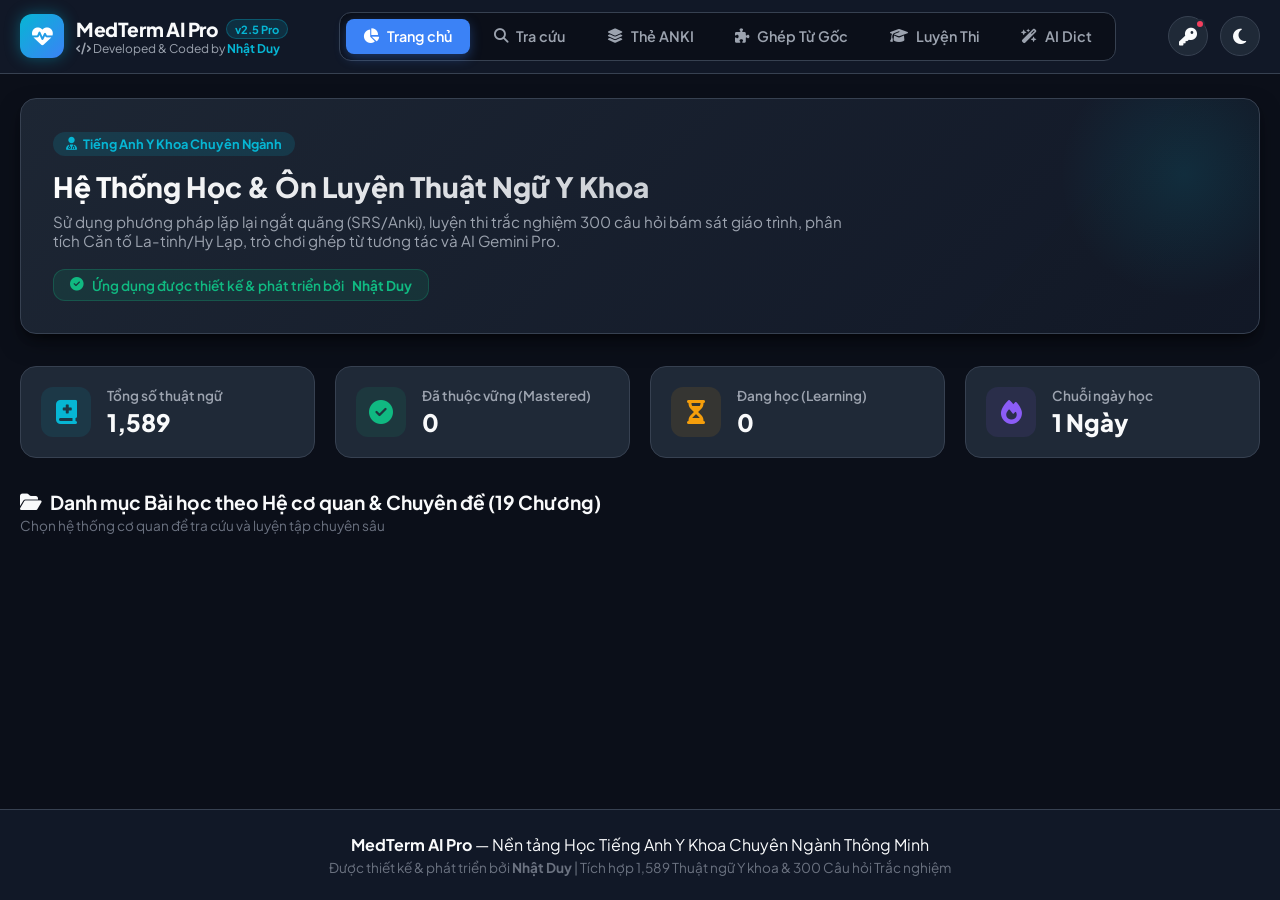
==== index.html @ ec65e072 "Add files via upload" ====
<!DOCTYPE html>
<html lang="vi" data-theme="dark">
<head>
  <meta charset="UTF-8">
  <meta name="viewport" content="width=device-width, initial-scale=1.0, maximum-scale=1.0, user-scalable=no">
  <title>MedTerm AI Pro - Tiếng Anh Y Khoa Chuyên Ngành (Nhật Duy)</title>
  <link rel="preconnect" href="https://fonts.googleapis.com">
  <link rel="preconnect" href="https://fonts.gstatic.com" crossorigin>
  <link href="https://fonts.googleapis.com/css2?family=Plus+Jakarta+Sans:wght@300;400;500;600;700;800&family=JetBrains+Mono:wght@400;500;600&display=swap" rel="stylesheet">
  <link rel="stylesheet" href="https://cdnjs.cloudflare.com/ajax/libs/font-awesome/6.5.1/css/all.min.css">
  <style>
/* MedTerm AI Pro - Premium Dark Theme CSS
   Designed & Coded by Nhật Duy
*/

:root {
  --bg-primary: #0b0f19;
  --bg-secondary: #111827;
  --bg-card: #1f2937;
  --bg-card-hover: #374151;
  --border-color: #374151;
  
  --text-primary: #f9fafb;
  --text-secondary: #9ca3af;
  --text-muted: #6b7280;
  
  --accent-cyan: #06b6d4;
  --accent-blue: #3b82f6;
  --accent-emerald: #10b981;
  --accent-rose: #f43f5e;
  --accent-amber: #f59e0b;
  --accent-purple: #8b5cf6;
  --accent-pink: #ec4899;
  
  --gradient-glow: linear-gradient(135deg, #06b6d4, #3b82f6);
  --gradient-purple: linear-gradient(135deg, #8b5cf6, #ec4899);
  --shadow-main: 0 10px 25px -5px rgba(0, 0, 0, 0.5), 0 8px 10px -6px rgba(0, 0, 0, 0.5);
  
  --radius-sm: 8px;
  --radius-md: 12px;
  --radius-lg: 16px;
  --radius-full: 9999px;
  
  --font-sans: 'Plus Jakarta Sans', system-ui, -apple-system, sans-serif;
  --font-mono: 'JetBrains Mono', monospace;
}

[data-theme="light"] {
  --bg-primary: #f3f4f6;
  --bg-secondary: #ffffff;
  --bg-card: #ffffff;
  --bg-card-hover: #f9fafb;
  --border-color: #e5e7eb;
  --text-primary: #111827;
  --text-secondary: #4b5563;
  --text-muted: #9ca3af;
}

* {
  box-sizing: border-box;
  margin: 0;
  padding: 0;
  font-family: var(--font-sans);
  -webkit-tap-highlight-color: transparent;
}

body {
  background-color: var(--bg-primary);
  color: var(--text-primary);
  min-height: 100vh;
  display: flex;
  flex-direction: column;
  overflow-x: hidden;
}

/* Header & Navigation */
header {
  background-color: var(--bg-secondary);
  border-bottom: 1px solid var(--border-color);
  position: sticky;
  top: 0;
  z-index: 100;
  backdrop-filter: blur(12px);
}

.header-container {
  max-width: 1280px;
  margin: 0 auto;
  padding: 0.75rem 1.25rem;
  display: flex;
  align-items: center;
  justify-content: space-between;
}

.brand {
  display: flex;
  align-items: center;
  gap: 0.75rem;
  text-decoration: none;
  color: var(--text-primary);
}

.brand-icon {
  width: 44px;
  height: 44px;
  background: var(--gradient-glow);
  border-radius: var(--radius-md);
  display: flex;
  align-items: center;
  justify-content: center;
  font-size: 1.3rem;
  color: #fff;
  box-shadow: 0 0 15px rgba(6, 182, 212, 0.4);
}

.brand-title-wrap {
  display: flex;
  align-items: center;
}

.brand-title {
  font-weight: 800;
  font-size: 1.2rem;
  letter-spacing: -0.02em;
}

.brand-badge {
  font-size: 0.7rem;
  background: rgba(6, 182, 212, 0.15);
  color: var(--accent-cyan);
  border: 1px solid rgba(6, 182, 212, 0.3);
  padding: 0.15rem 0.5rem;
  border-radius: var(--radius-full);
  margin-left: 0.5rem;
  font-weight: 700;
}

.author-credit {
  display: block;
  font-size: 0.75rem;
  color: var(--text-secondary);
}

.author-credit strong {
  color: var(--accent-cyan);
}

.nav-tabs {
  display: flex;
  align-items: center;
  gap: 0.4rem;
  background: var(--bg-primary);
  padding: 0.35rem;
  border-radius: var(--radius-md);
  border: 1px solid var(--border-color);
}

.nav-btn {
  background: transparent;
  border: none;
  color: var(--text-secondary);
  padding: 0.55rem 1.1rem;
  border-radius: var(--radius-sm);
  font-weight: 600;
  font-size: 0.9rem;
  cursor: pointer;
  transition: all 0.2s ease;
  display: flex;
  align-items: center;
  gap: 0.5rem;
}

.nav-btn:hover {
  color: var(--text-primary);
  background: rgba(255, 255, 255, 0.05);
}

.nav-btn.active {
  background: var(--accent-blue);
  color: #ffffff;
  box-shadow: 0 4px 12px rgba(59, 130, 246, 0.35);
}

.header-actions {
  display: flex;
  align-items: center;
  gap: 0.75rem;
}

.btn-icon {
  position: relative;
  width: 40px;
  height: 40px;
  border-radius: 50%;
  border: 1px solid var(--border-color);
  background: var(--bg-card);
  color: var(--text-primary);
  font-size: 1.1rem;
  cursor: pointer;
  display: flex;
  align-items: center;
  justify-content: center;
  transition: all 0.2s ease;
}

.btn-icon:hover {
  border-color: var(--accent-cyan);
  background: var(--bg-card-hover);
}

.api-status-dot {
  position: absolute;
  top: 2px;
  right: 2px;
  width: 10px;
  height: 10px;
  border-radius: 50%;
  background-color: var(--accent-rose);
  border: 2px solid var(--bg-card);
}

.api-status-dot.active {
  background-color: var(--accent-emerald);
  box-shadow: 0 0 8px var(--accent-emerald);
}

/* Mobile Nav Bar */
.mobile-nav {
  display: none;
  position: fixed;
  bottom: 0;
  left: 0;
  right: 0;
  background: rgba(17, 24, 39, 0.98);
  backdrop-filter: blur(12px);
  border-top: 1px solid var(--border-color);
  padding: 8px 6px calc(8px + env(safe-area-inset-bottom, 0px)) 6px;
  justify-content: space-around;
  z-index: 1000;
  box-shadow: 0 -5px 20px rgba(0, 0, 0, 0.5);
}

.mobile-nav-btn {
  background: transparent;
  border: none;
  color: var(--text-secondary);
  display: flex;
  flex-direction: column;
  align-items: center;
  gap: 3px;
  font-size: 0.68rem;
  font-weight: 600;
  cursor: pointer;
  flex: 1;
  padding: 4px 0;
}

.mobile-nav-btn i { font-size: 1.15rem; }
.mobile-nav-btn.active { color: var(--accent-cyan); }

/* Main App Layout */
.app-main {
  max-width: 1280px;
  width: 100%;
  margin: 0 auto;
  padding: 1.5rem 1.25rem 3rem 1.25rem;
  flex: 1;
}

.tab-content {
  display: none;
  animation: fadeIn 0.3s ease;
}

.tab-content.active {
  display: block;
}

@keyframes fadeIn {
  from { opacity: 0; transform: translateY(6px); }
  to { opacity: 1; transform: translateY(0); }
}

/* Hero Banner */
.hero-banner {
  background: linear-gradient(135deg, rgba(31, 41, 55, 0.9), rgba(17, 24, 39, 0.95));
  border: 1px solid var(--border-color);
  border-radius: var(--radius-lg);
  padding: 2rem;
  margin-bottom: 2rem;
  box-shadow: var(--shadow-main);
  position: relative;
  overflow: hidden;
}

.hero-banner::after {
  content: '';
  position: absolute;
  right: -50px;
  top: -50px;
  width: 250px;
  height: 250px;
  background: radial-gradient(circle, rgba(6, 182, 212, 0.12), transparent 70%);
  pointer-events: none;
}

.hero-tag {
  display: inline-flex;
  align-items: center;
  gap: 0.4rem;
  background: rgba(6, 182, 212, 0.15);
  color: var(--accent-cyan);
  padding: 0.25rem 0.8rem;
  border-radius: var(--radius-full);
  font-size: 0.8rem;
  font-weight: 700;
  margin-bottom: 0.8rem;
}

.hero-left h2 {
  font-size: 1.75rem;
  font-weight: 800;
  margin-bottom: 0.5rem;
  background: linear-gradient(135deg, #ffffff, #9ca3af);
  -webkit-background-clip: text;
  -webkit-text-fill-color: transparent;
}

.hero-left p {
  color: var(--text-secondary);
  font-size: 0.95rem;
  max-width: 800px;
  margin-bottom: 1.2rem;
}

.hero-author-badge {
  display: inline-flex;
  align-items: center;
  gap: 0.5rem;
  background: rgba(16, 185, 129, 0.12);
  color: var(--accent-emerald);
  border: 1px solid rgba(16, 185, 129, 0.25);
  padding: 0.4rem 1rem;
  border-radius: var(--radius-md);
  font-size: 0.85rem;
  font-weight: 600;
}

/* Dashboard Cards Grid */
.dashboard-grid {
  display: grid;
  grid-template-columns: repeat(auto-fit, minmax(240px, 1fr));
  gap: 1.25rem;
  margin-bottom: 2rem;
}

.stat-card {
  background: var(--bg-card);
  border: 1px solid var(--border-color);
  border-radius: var(--radius-lg);
  padding: 1.25rem;
  display: flex;
  align-items: center;
  gap: 1rem;
  transition: transform 0.2s ease, border-color 0.2s ease;
}

.stat-card:hover {
  transform: translateY(-2px);
  border-color: var(--accent-cyan);
}

.stat-icon {
  width: 50px;
  height: 50px;
  border-radius: var(--radius-md);
  display: flex;
  align-items: center;
  justify-content: center;
  font-size: 1.5rem;
  background: rgba(255, 255, 255, 0.05);
}

.stat-card.blue .stat-icon { color: var(--accent-cyan); background: rgba(6, 182, 212, 0.1); }
.stat-card.emerald .stat-icon { color: var(--accent-emerald); background: rgba(16, 185, 129, 0.1); }
.stat-card.amber .stat-icon { color: var(--accent-amber); background: rgba(245, 158, 11, 0.1); }
.stat-card.purple .stat-icon { color: var(--accent-purple); background: rgba(139, 92, 246, 0.1); }

.stat-info h4 {
  font-size: 0.85rem;
  color: var(--text-secondary);
  font-weight: 600;
}

.stat-info .value {
  font-size: 1.5rem;
  font-weight: 800;
  margin-top: 0.2rem;
}

/* Module Grid */
.module-selector-section {
  margin-top: 2rem;
}

.section-title {
  margin-bottom: 1.2rem;
}

.section-title h3 {
  font-size: 1.2rem;
  font-weight: 700;
  display: flex;
  align-items: center;
  gap: 0.5rem;
}

.section-title small {
  color: var(--text-muted);
  font-size: 0.85rem;
}

.module-grid {
  display: grid;
  grid-template-columns: repeat(auto-fill, minmax(280px, 1fr));
  gap: 1.25rem;
}

.module-card {
  background: var(--bg-card);
  border: 1px solid var(--border-color);
  border-radius: var(--radius-md);
  padding: 1.2rem;
  cursor: pointer;
  transition: all 0.2s ease;
  display: flex;
  align-items: center;
  gap: 1rem;
}

.module-card:hover {
  background: var(--bg-card-hover);
  border-color: var(--accent-cyan);
  transform: translateY(-2px);
  box-shadow: var(--shadow-main);
}

.module-card-icon {
  width: 44px;
  height: 44px;
  border-radius: var(--radius-sm);
  background: rgba(6, 182, 212, 0.1);
  color: var(--accent-cyan);
  display: flex;
  align-items: center;
  justify-content: center;
  font-size: 1.2rem;
}

.module-card-info h4 {
  font-size: 0.95rem;
  font-weight: 700;
  margin-bottom: 0.2rem;
}

.module-card-info span {
  font-size: 0.8rem;
  color: var(--text-secondary);
}

/* Dictionary & Search Tab */
.dictionary-container {
  max-width: 1000px;
  margin: 0 auto;
}

.search-box-wrapper {
  position: relative;
  margin-bottom: 1rem;
}

.search-icon {
  position: absolute;
  left: 1.2rem;
  top: 50%;
  transform: translateY(-50%);
  color: var(--text-muted);
  font-size: 1.1rem;
}

.search-input {
  width: 100%;
  padding: 1rem 3rem 1rem 3rem;
  background: var(--bg-secondary);
  border: 1px solid var(--border-color);
  border-radius: var(--radius-lg);
  color: var(--text-primary);
  font-size: 1rem;
  transition: all 0.2s ease;
}

.search-input:focus {
  outline: none;
  border-color: var(--accent-cyan);
  box-shadow: 0 0 0 3px rgba(6, 182, 212, 0.15);
}

.btn-clear {
  position: absolute;
  right: 1.2rem;
  top: 50%;
  transform: translateY(-50%);
  background: transparent;
  border: none;
  color: var(--text-muted);
  cursor: pointer;
  display: none;
}

.search-filter-bar {
  display: flex;
  justify-content: space-between;
  align-items: center;
  margin-bottom: 1.5rem;
  flex-wrap: wrap;
  gap: 1rem;
}

.custom-select {
  padding: 0.6rem 1rem;
  background: var(--bg-secondary);
  border: 1px solid var(--border-color);
  border-radius: var(--radius-md);
  color: var(--text-primary);
  font-size: 0.9rem;
  cursor: pointer;
  max-width: 100%;
}

.dict-list {
  display: grid;
  grid-template-columns: repeat(auto-fill, minmax(300px, 1fr));
  gap: 1.25rem;
}

.term-card {
  background: var(--bg-card);
  border: 1px solid var(--border-color);
  border-radius: var(--radius-md);
  padding: 1.25rem;
  transition: all 0.2s ease;
  display: flex;
  flex-direction: column;
  justify-content: space-between;
}

.term-card:hover {
  border-color: var(--accent-cyan);
  box-shadow: var(--shadow-main);
}

.term-card-title {
  font-size: 1.15rem;
  font-weight: 800;
  color: #ffffff;
}

.term-card-phonetic {
  font-family: var(--font-mono);
  color: var(--accent-cyan);
  font-size: 0.85rem;
  margin: 0.2rem 0 0.6rem 0;
}

.term-card-meaning {
  font-weight: 700;
  color: var(--accent-emerald);
  font-size: 0.95rem;
  margin-bottom: 0.6rem;
}

.term-card-note {
  font-size: 0.85rem;
  color: var(--text-secondary);
  line-height: 1.4;
  margin-bottom: 1rem;
}

.term-card-footer {
  display: flex;
  justify-content: space-between;
  align-items: center;
  border-top: 1px solid rgba(255, 255, 255, 0.05);
  padding-top: 0.75rem;
}

.btn-sm-ai {
  background: rgba(59, 130, 246, 0.15);
  color: var(--accent-blue);
  border: 1px solid rgba(59, 130, 246, 0.3);
  padding: 0.3rem 0.8rem;
  border-radius: var(--radius-sm);
  font-size: 0.75rem;
  font-weight: 700;
  cursor: pointer;
}

.btn-sm-ai:hover {
  background: var(--accent-blue);
  color: #fff;
}

/* SRS Flashcards */
.srs-container {
  max-width: 680px;
  margin: 0 auto;
}

.srs-top-bar {
  display: flex;
  justify-content: space-between;
  align-items: center;
  margin-bottom: 1.5rem;
  flex-wrap: wrap;
  gap: 0.75rem;
}

.flashcard-wrapper {
  perspective: 1000px;
  margin-bottom: 1.5rem;
}

.flashcard {
  background: var(--bg-card);
  border: 1px solid var(--border-color);
  border-radius: var(--radius-lg);
  min-height: 340px;
  padding: 2rem;
  display: flex;
  flex-direction: column;
  align-items: center;
  justify-content: center;
  text-align: center;
  cursor: pointer;
  position: relative;
  box-shadow: var(--shadow-main);
  transition: transform 0.3s ease;
}

.flashcard.flipped {
  background: linear-gradient(135deg, #111827, #1f2937);
  border-color: var(--accent-purple);
}

.srs-controls {
  display: grid;
  grid-template-columns: repeat(4, 1fr);
  gap: 0.75rem;
}

.rate-btn {
  padding: 0.8rem 0.4rem;
  border: none;
  border-radius: var(--radius-md);
  color: #fff;
  font-weight: 700;
  font-size: 0.85rem;
  cursor: pointer;
  display: flex;
  flex-direction: column;
  align-items: center;
  gap: 0.2rem;
  transition: all 0.2s ease;
}

.rate-btn .sub { font-size: 0.7rem; font-weight: 400; opacity: 0.8; }
.rate-again { background: #e11d48; }
.rate-hard { background: #d97706; }
.rate-good { background: #059669; }
.rate-easy { background: #2563eb; }

.rate-btn:hover { filter: brightness(1.15); transform: translateY(-2px); }

/* SRS Completion Card */
.srs-complete-card {
  background: var(--bg-card);
  border: 1px solid var(--border-color);
  border-radius: var(--radius-lg);
  padding: 2.2rem 1.5rem;
  text-align: center;
  box-shadow: var(--shadow-main);
}

.srs-complete-title {
  font-size: 1.5rem;
  font-weight: 800;
  color: var(--accent-emerald);
  margin-bottom: 0.5rem;
  display: flex;
  align-items: center;
  justify-content: center;
  gap: 0.5rem;
}

.srs-complete-subtitle {
  color: var(--text-secondary);
  font-size: 0.95rem;
  margin-bottom: 1.5rem;
}

.srs-complete-actions {
  display: flex;
  flex-wrap: wrap;
  gap: 0.75rem;
  justify-content: center;
  margin-bottom: 1.5rem;
}

.srs-module-picker-heading {
  font-size: 0.95rem;
  font-weight: 700;
  color: var(--text-primary);
  margin: 1.5rem 0 0.8rem 0;
  text-align: left;
  border-top: 1px solid var(--border-color);
  padding-top: 1.2rem;
}

.srs-module-grid {
  display: grid;
  grid-template-columns: repeat(auto-fill, minmax(220px, 1fr));
  gap: 0.75rem;
  text-align: left;
  max-height: 280px;
  overflow-y: auto;
  padding-right: 4px;
}

.srs-mod-btn {
  background: var(--bg-secondary);
  border: 1px solid var(--border-color);
  border-radius: var(--radius-md);
  padding: 0.75rem 0.9rem;
  color: var(--text-primary);
  font-weight: 600;
  font-size: 0.85rem;
  cursor: pointer;
  transition: all 0.2s ease;
  display: flex;
  align-items: center;
  justify-content: space-between;
}

.srs-mod-btn:hover {
  border-color: var(--accent-cyan);
  background: var(--bg-card-hover);
  color: var(--accent-cyan);
}

.srs-mod-btn span.badge-cnt {
  font-size: 0.75rem;
  background: rgba(6, 182, 212, 0.15);
  color: var(--accent-cyan);
  padding: 2px 6px;
  border-radius: 10px;
}

/* ROOT MATCHING GAME STAGE */
.assembly-wrapper {
  max-width: 800px;
  margin: 0 auto;
}

.assembly-header {
  text-align: center;
  margin-bottom: 1.5rem;
}

.assembly-header h2 {
  font-size: 1.8rem;
  font-weight: 800;
  margin-bottom: 0.4rem;
  background: linear-gradient(135deg, #06b6d4, #8b5cf6);
  -webkit-background-clip: text;
  -webkit-text-fill-color: transparent;
}

.game-score-bar {
  display: flex;
  justify-content: space-between;
  align-items: center;
  background: var(--bg-secondary);
  border: 1px solid var(--border-color);
  padding: 0.75rem 1.25rem;
  border-radius: var(--radius-md);
  margin-bottom: 1.5rem;
  flex-wrap: wrap;
  gap: 0.75rem;
}

.score-badge {
  font-size: 0.95rem;
  font-weight: 700;
  display: flex;
  align-items: center;
  gap: 0.4rem;
}

.btn-toggle-hint {
  background: var(--bg-card);
  border: 1px solid var(--border-color);
  color: var(--text-primary);
  padding: 0.5rem 0.9rem;
  border-radius: var(--radius-sm);
  font-weight: 600;
  font-size: 0.85rem;
  cursor: pointer;
  display: flex;
  align-items: center;
  gap: 0.4rem;
  transition: all 0.2s ease;
}

.btn-toggle-hint:hover {
  border-color: var(--accent-cyan);
  color: var(--accent-cyan);
}

.btn-refresh-game {
  background: var(--bg-card);
  border: 1px solid var(--border-color);
  color: var(--text-primary);
  padding: 0.5rem 1rem;
  border-radius: var(--radius-sm);
  font-weight: 600;
  cursor: pointer;
}

.btn-refresh-game:hover {
  border-color: var(--accent-cyan);
}

.assembly-stage-card {
  background: var(--bg-card);
  border: 1px solid var(--border-color);
  border-radius: var(--radius-lg);
  padding: 2rem;
  box-shadow: var(--shadow-main);
  position: relative;
}

.target-definition-box {
  background: rgba(11, 15, 25, 0.7);
  border: 1px solid rgba(6, 182, 212, 0.3);
  padding: 1.25rem;
  border-radius: var(--radius-md);
  text-align: center;
  margin-bottom: 2rem;
}

.target-definition-box h3 {
  font-size: 1.3rem;
  color: var(--accent-emerald);
  font-weight: 800;
  margin-top: 0.4rem;
}

.assembly-drop-zone {
  display: flex;
  align-items: center;
  justify-content: center;
  gap: 0.75rem;
  min-height: 70px;
  background: rgba(0, 0, 0, 0.25);
  border: 2px dashed var(--border-color);
  border-radius: var(--radius-md);
  padding: 0.75rem;
  margin-bottom: 2rem;
  flex-wrap: wrap;
}

.part-card {
  padding: 0.8rem 1.2rem;
  border-radius: var(--radius-md);
  font-weight: 800;
  font-size: 1.1rem;
  font-family: var(--font-mono);
  cursor: pointer;
  transition: all 0.2s ease;
  box-shadow: 0 4px 12px rgba(0, 0, 0, 0.3);
  display: flex;
  align-items: center;
  gap: 0.5rem;
  border: none;
}

.part-card.prefix {
  background: linear-gradient(135deg, #8b5cf6, #6366f1);
  color: #fff;
}

.part-card.root {
  background: linear-gradient(135deg, #0284c7, #06b6d4);
  color: #fff;
}

.part-card.suffix {
  background: linear-gradient(135deg, #059669, #10b981);
  color: #fff;
}

.part-card:hover {
  transform: scale(1.05);
}

.assembly-pool {
  display: flex;
  justify-content: center;
  gap: 0.75rem;
  flex-wrap: wrap;
}

.assembly-feedback {
  text-align: center;
  margin-top: 1.5rem;
  font-size: 1.1rem;
  font-weight: 800;
}

/* QUIZ EXAM TAB STYLING */
.quiz-container {
  max-width: 850px;
  margin: 0 auto;
}

.quiz-header {
  text-align: center;
  margin-bottom: 1.5rem;
}

.quiz-header h2 {
  font-size: 1.8rem;
  font-weight: 800;
  margin-bottom: 0.4rem;
  background: linear-gradient(135deg, #10b981, #06b6d4);
  -webkit-background-clip: text;
  -webkit-text-fill-color: transparent;
}

.quiz-card {
  background: var(--bg-card);
  border: 1px solid var(--border-color);
  border-radius: var(--radius-lg);
  padding: 1.75rem;
  box-shadow: var(--shadow-main);
}

.quiz-info-badges {
  display: flex;
  justify-content: center;
  gap: 1rem;
  flex-wrap: wrap;
  margin-bottom: 1.5rem;
}

.quiz-badge {
  background: rgba(6, 182, 212, 0.12);
  color: var(--accent-cyan);
  border: 1px solid rgba(6, 182, 212, 0.25);
  padding: 0.4rem 0.9rem;
  border-radius: var(--radius-full);
  font-size: 0.85rem;
  font-weight: 700;
  display: flex;
  align-items: center;
  gap: 0.4rem;
}

.quiz-mode-selector {
  display: grid;
  grid-template-columns: repeat(auto-fit, minmax(260px, 1fr));
  gap: 1rem;
  margin: 1.5rem 0;
}

.quiz-mode-card {
  background: var(--bg-secondary);
  border: 2px solid var(--border-color);
  border-radius: var(--radius-md);
  padding: 1.25rem;
  cursor: pointer;
  transition: all 0.2s ease;
  display: flex;
  flex-direction: column;
  gap: 0.5rem;
}

.quiz-mode-card:hover {
  border-color: var(--accent-cyan);
}

.quiz-mode-card.selected {
  border-color: var(--accent-cyan);
  background: rgba(6, 182, 212, 0.12);
}

.quiz-mode-title {
  font-weight: 800;
  font-size: 1rem;
  color: var(--text-primary);
  display: flex;
  align-items: center;
  gap: 0.5rem;
}

.quiz-mode-desc {
  font-size: 0.83rem;
  color: var(--text-secondary);
  line-height: 1.4;
}

.quiz-top-bar {
  display: flex;
  justify-content: space-between;
  align-items: center;
  background: var(--bg-secondary);
  border: 1px solid var(--border-color);
  padding: 0.75rem 1.25rem;
  border-radius: var(--radius-md);
  margin-bottom: 1.25rem;
  font-weight: 700;
  flex-wrap: wrap;
  gap: 0.5rem;
}

.quiz-timer {
  font-family: var(--font-mono);
  font-size: 1.2rem;
  color: var(--accent-amber);
  display: flex;
  align-items: center;
  gap: 0.4rem;
  background: rgba(245, 158, 11, 0.1);
  padding: 0.3rem 0.8rem;
  border-radius: var(--radius-sm);
  border: 1px solid rgba(245, 158, 11, 0.25);
}

.quiz-timer.urgent {
  color: var(--accent-rose);
  background: rgba(244, 63, 94, 0.15);
  border-color: rgba(244, 63, 94, 0.3);
  animation: pulse 1s infinite;
}

@keyframes pulse {
  0%, 100% { opacity: 1; }
  50% { opacity: 0.6; }
}

.quiz-q-text {
  font-size: 1.15rem;
  font-weight: 700;
  line-height: 1.5;
  color: #fff;
  margin-bottom: 1.25rem;
}

.quiz-options {
  display: flex;
  flex-direction: column;
  gap: 0.75rem;
  margin: 1.25rem 0;
}

.quiz-opt-btn {
  background: var(--bg-secondary);
  border: 1px solid var(--border-color);
  border-radius: var(--radius-md);
  padding: 0.9rem 1.2rem;
  color: var(--text-primary);
  font-size: 0.95rem;
  font-weight: 600;
  text-align: left;
  cursor: pointer;
  transition: all 0.2s ease;
  display: flex;
  align-items: flex-start;
  gap: 0.75rem;
  width: 100%;
}

.quiz-opt-btn:hover {
  border-color: var(--accent-cyan);
  background: var(--bg-card-hover);
}

.quiz-opt-btn.selected {
  border-color: var(--accent-blue);
  background: rgba(59, 130, 246, 0.2);
}

.quiz-opt-btn.correct {
  border-color: var(--accent-emerald) !important;
  background: rgba(16, 185, 129, 0.25) !important;
  color: #fff !important;
}

.quiz-opt-btn.wrong {
  border-color: var(--accent-rose) !important;
  background: rgba(244, 63, 94, 0.25) !important;
  color: #fff !important;
}

.quiz-opt-key {
  width: 28px;
  height: 28px;
  border-radius: 50%;
  background: rgba(255, 255, 255, 0.1);
  display: flex;
  align-items: center;
  justify-content: center;
  font-weight: 800;
  font-size: 0.85rem;
  flex-shrink: 0;
  margin-top: 1px;
}

.quiz-explanation-box {
  background: rgba(16, 185, 129, 0.1);
  border: 1px solid rgba(16, 185, 129, 0.3);
  border-radius: var(--radius-md);
  padding: 1rem 1.25rem;
  margin-top: 1.25rem;
  font-size: 0.9rem;
  line-height: 1.5;
  color: #e5e7eb;
}

.quiz-nav-bar {
  display: flex;
  justify-content: space-between;
  align-items: center;
  margin-top: 1.5rem;
  gap: 0.75rem;
}

.quiz-palette {
  display: grid;
  grid-template-columns: repeat(10, 1fr);
  gap: 0.4rem;
  margin-top: 1.5rem;
  padding-top: 1.2rem;
  border-top: 1px solid var(--border-color);
}

.quiz-num-btn {
  padding: 0.45rem 0;
  background: var(--bg-secondary);
  border: 1px solid var(--border-color);
  border-radius: var(--radius-sm);
  color: var(--text-primary);
  font-weight: 700;
  font-size: 0.8rem;
  cursor: pointer;
  text-align: center;
}

.quiz-num-btn.answered {
  background: var(--accent-blue);
  color: #fff;
  border-color: var(--accent-blue);
}

.quiz-num-btn.current {
  border-color: var(--accent-cyan);
  box-shadow: 0 0 0 2px var(--accent-cyan);
}

.quiz-num-btn.correct-num {
  background: var(--accent-emerald) !important;
  color: #fff !important;
  border-color: var(--accent-emerald) !important;
}

.quiz-num-btn.wrong-num {
  background: var(--accent-rose) !important;
  color: #fff !important;
  border-color: var(--accent-rose) !important;
}

.quiz-result-score {
  text-align: center;
  padding: 1.5rem 0;
}

.score-circle {
  width: 130px;
  height: 130px;
  border-radius: 50%;
  background: var(--gradient-glow);
  display: flex;
  flex-direction: column;
  align-items: center;
  justify-content: center;
  margin: 0 auto 1rem auto;
  box-shadow: 0 0 25px rgba(6, 182, 212, 0.4);
}

.score-circle .big-val {
  font-size: 2.2rem;
  font-weight: 800;
  color: #fff;
}

.score-circle .percent {
  font-size: 0.85rem;
  font-weight: 700;
  color: rgba(255, 255, 255, 0.9);
}

.quiz-review-item {
  background: var(--bg-secondary);
  border: 1px solid var(--border-color);
  border-radius: var(--radius-md);
  padding: 1.2rem;
  margin-bottom: 1rem;
}

.quiz-review-item.is-correct {
  border-left: 4px solid var(--accent-emerald);
}

.quiz-review-item.is-wrong {
  border-left: 4px solid var(--accent-rose);
}

/* AI DICTIONARY */
.ai-dict-container {
  max-width: 800px;
  margin: 0 auto;
}

.ai-dict-header h2 {
  font-size: 1.8rem;
  font-weight: 800;
  margin-bottom: 0.2rem;
}

.brand-blue { color: var(--accent-blue); }

.ai-search-bar {
  display: flex;
  gap: 0.75rem;
  margin: 1.25rem 0 1.5rem 0;
}

.ai-search-bar input {
  flex: 1;
  padding: 0.9rem 1.25rem;
  background: #111827;
  border: 1px solid #374151;
  border-radius: var(--radius-md);
  color: #fff;
  font-size: 1rem;
}

.btn-primary-ai {
  padding: 0 2rem;
  background: #1d4ed8;
  border: none;
  border-radius: var(--radius-md);
  color: #fff;
  font-weight: 700;
  font-size: 1rem;
  cursor: pointer;
}

.ai-response-card {
  background: #111827;
  border: 1px solid #1f2937;
  border-radius: var(--radius-lg);
  padding: 1.75rem;
  line-height: 1.7;
  color: #e5e7eb;
  font-size: 0.95rem;
  box-shadow: var(--shadow-main);
}

/* Modals */
.modal-overlay {
  display: none;
  position: fixed;
  top: 0; left: 0; right: 0; bottom: 0;
  background: rgba(0, 0, 0, 0.75);
  backdrop-filter: blur(6px);
  z-index: 2000;
  justify-content: center;
  align-items: center;
  padding: 1rem;
}

.modal-overlay.active { display: flex; }

.modal-card {
  background: var(--bg-card);
  border: 1px solid var(--border-color);
  border-radius: var(--radius-lg);
  width: 100%;
  max-width: 520px;
  padding: 1.5rem;
  box-shadow: var(--shadow-main);
}

.modal-header {
  display: flex;
  justify-content: space-between;
  align-items: center;
  margin-bottom: 1rem;
}

.btn-close-modal {
  background: transparent;
  border: none;
  color: var(--text-muted);
  font-size: 1.2rem;
  cursor: pointer;
}

.form-group { margin-bottom: 1.2rem; }
.form-group label { display: block; font-weight: 600; font-size: 0.9rem; margin-bottom: 0.4rem; }

.input-with-paste { display: flex; gap: 0.5rem; }
.input-with-paste input, #input-model-name {
  flex: 1;
  padding: 0.6rem 0.9rem;
  background: var(--bg-primary);
  border: 1px solid var(--border-color);
  border-radius: var(--radius-sm);
  color: var(--text-primary);
  font-size: 0.9rem;
  width: 100%;
}

.btn-sub {
  padding: 0.6rem 0.9rem;
  background: var(--bg-card-hover);
  border: 1px solid var(--border-color);
  color: var(--text-primary);
  border-radius: var(--radius-sm);
  cursor: pointer;
}

.modal-footer-actions { display: flex; gap: 0.75rem; margin-top: 1.5rem; }
.btn-primary { flex: 1; padding: 0.75rem; background: var(--accent-blue); border: none; border-radius: var(--radius-sm); color: #fff; font-weight: 700; cursor: pointer; }
.btn-secondary { padding: 0.75rem 1.25rem; background: var(--bg-card-hover); border: 1px solid var(--border-color); border-radius: var(--radius-sm); color: var(--text-primary); cursor: pointer; }

footer {
  background: var(--bg-secondary);
  border-top: 1px solid var(--border-color);
  padding: 1.5rem 1rem;
  text-align: center;
  margin-top: auto;
}

@media (max-width: 768px) {
  .desktop-nav { display: none !important; }
  .mobile-nav { display: flex !important; }
  .app-main { padding-bottom: 6rem !important; }
  footer { margin-bottom: 4.5rem !important; padding-bottom: 1.5rem !important; }
  .hero-banner { padding: 1.25rem; }
  .hero-left h2 { font-size: 1.3rem; }
  .quiz-palette { grid-template-columns: repeat(5, 1fr); }
  .srs-controls { grid-template-columns: repeat(2, 1fr); }
}

  </style>
</head>
<body>

  <!-- Header -->
  <header>
    <div class="header-container">
      <a href="#" class="brand">
        <div class="brand-icon"><i class="fa-solid fa-heart-pulse"></i></div>
        <div class="brand-info">
          <div class="brand-title-wrap">
            <span class="brand-title">MedTerm AI Pro</span>
            <span class="brand-badge">v2.5 Pro</span>
          </div>
          <span class="author-credit"><i class="fa-solid fa-code"></i> Developed & Coded by <strong>Nhật Duy</strong></span>
        </div>
      </a>

      <nav class="nav-tabs desktop-nav">
        <button class="nav-btn active" data-tab="tab-dashboard"><i class="fa-solid fa-chart-pie"></i> Trang chủ</button>
        <button class="nav-btn" data-tab="tab-dictionary"><i class="fa-solid fa-magnifying-glass"></i> Tra cứu</button>
        <button class="nav-btn" data-tab="tab-flashcards"><i class="fa-solid fa-layer-group"></i> Thẻ ANKI</button>
        <button class="nav-btn" data-tab="tab-root-match"><i class="fa-solid fa-puzzle-piece"></i> Ghép Từ Gốc</button>
        <button class="nav-btn" data-tab="tab-quiz"><i class="fa-solid fa-graduation-cap"></i> Luyện Thi</button>
        <button class="nav-btn" data-tab="tab-ai-dict"><i class="fa-solid fa-wand-magic-sparkles"></i> AI Dict</button>
      </nav>

      <div class="header-actions">
        <button class="btn-icon" id="btn-api-modal" title="Cấu hình AI Gemini">
          <i class="fa-solid fa-key"></i>
          <span class="api-status-dot" id="api-status-dot"></span>
        </button>
        <button class="btn-icon" id="theme-toggle" title="Đổi giao diện Tối/Sáng"><i class="fa-solid fa-moon"></i></button>
      </div>
    </div>
  </header>

  <!-- Main Content Layout -->
  <main class="app-main">

    <!-- TAB 1: DASHBOARD & PROGRESS -->
    <section id="tab-dashboard" class="tab-content active">
      <div class="hero-banner">
        <div class="hero-left">
          <span class="hero-tag"><i class="fa-solid fa-user-doctor"></i> Tiếng Anh Y Khoa Chuyên Ngành</span>
          <h2>Hệ Thống Học & Ôn Luyện Thuật Ngữ Y Khoa</h2>
          <p>Sử dụng phương pháp lặp lại ngắt quãng (SRS/Anki), luyện thi trắc nghiệm 300 câu hỏi bám sát giáo trình, phân tích Căn tố La-tinh/Hy Lạp, trò chơi ghép từ tương tác và AI Gemini Pro.</p>
          <div class="hero-author-badge">
            <i class="fa-solid fa-circle-check"></i> Ứng dụng được thiết kế & phát triển bởi <strong>Nhật Duy</strong>
          </div>
        </div>
      </div>

      <div class="dashboard-grid">
        <div class="stat-card blue">
          <div class="stat-icon"><i class="fa-solid fa-book-medical"></i></div>
          <div class="stat-info">
            <h4>Tổng số thuật ngữ</h4>
            <div class="value" id="stat-total">1,589</div>
          </div>
        </div>

        <div class="stat-card emerald">
          <div class="stat-icon"><i class="fa-solid fa-circle-check"></i></div>
          <div class="stat-info">
            <h4>Đã thuộc vững (Mastered)</h4>
            <div class="value" id="stat-mastered">0</div>
          </div>
        </div>

        <div class="stat-card amber">
          <div class="stat-icon"><i class="fa-solid fa-hourglass-half"></i></div>
          <div class="stat-info">
            <h4>Đang học (Learning)</h4>
            <div class="value" id="stat-learning">0</div>
          </div>
        </div>

        <div class="stat-card purple">
          <div class="stat-icon"><i class="fa-solid fa-fire"></i></div>
          <div class="stat-info">
            <h4>Chuỗi ngày học</h4>
            <div class="value" id="stat-streak">1 Ngày</div>
          </div>
        </div>
      </div>

      <div class="module-selector-section">
        <div class="section-title">
          <h3><i class="fa-solid fa-folder-open"></i> Danh mục Bài học theo Hệ cơ quan & Chuyên đề (19 Chương)</h3>
          <small>Chọn hệ thống cơ quan để tra cứu và luyện tập chuyên sâu</small>
        </div>
        <div class="module-grid" id="module-grid">
          <!-- Modules rendered via JS -->
        </div>
      </div>
    </section>

    <!-- TAB 2: TRA CỨU THUẬT NGỮ -->
    <section id="tab-dictionary" class="tab-content">
      <div class="dictionary-container">
        <div class="search-box-wrapper">
          <i class="fa-solid fa-search search-icon"></i>
          <input type="text" class="search-input" id="dict-search-input" placeholder="Tra cứu thuật ngữ tiếng Anh, tiếng Việt, tiền tố, hậu tố (ví dụ: hyperthyroidism, gastr-, viêm phổi)...">
          <button id="btn-clear-search" class="btn-clear"><i class="fa-solid fa-xmark"></i></button>
        </div>

        <div class="search-filter-bar">
          <select id="dict-module-filter" class="custom-select">
            <option value="all">-- Tất cả hệ cơ quan & chuyên đề --</option>
          </select>
          <span class="search-result-count">Tìm thấy <strong id="search-count">0</strong> thuật ngữ</span>
        </div>

        <div class="dict-list" id="dict-list">
          <!-- Terms rendered via JS -->
        </div>
      </div>
    </section>

    <!-- TAB 3: ANKI SRS FLASHCARDS -->
    <section id="tab-flashcards" class="tab-content">
      <div class="srs-container">
        <div class="srs-top-bar">
          <div class="srs-title" style="font-weight:800; font-size:1.1rem;"><i class="fa-solid fa-brain"></i> Thẻ ANKI (Lặp lại ngắt quãng)</div>
          <select id="srs-module-select" class="custom-select">
            <option value="all">Tất cả bài học</option>
          </select>
        </div>

        <div class="flashcard-wrapper" id="flashcard-wrapper">
          <!-- Card rendered dynamically -->
        </div>

        <div class="srs-controls">
          <button class="rate-btn rate-again" id="rate-again" onclick="window.rateCard(1)">
            <span class="label">🔴 Quên (Again)</span>
            <span class="sub">&lt; 1 phút</span>
          </button>
          <button class="rate-btn rate-hard" id="rate-hard" onclick="window.rateCard(2)">
            <span class="label">🟠 Khó (Hard)</span>
            <span class="sub">1 ngày</span>
          </button>
          <button class="rate-btn rate-good" id="rate-good" onclick="window.rateCard(3)">
            <span class="label">🔵 Tốt (Good)</span>
            <span class="sub">3 ngày</span>
          </button>
          <button class="rate-btn rate-easy" id="rate-easy" onclick="window.rateCard(4)">
            <span class="label">🟢 Dễ (Easy)</span>
            <span class="sub">6 ngày</span>
          </button>
        </div>
      </div>
    </section>

    <!-- TAB 4: GHÉP TỪ GỐC -->
    <section id="tab-root-match" class="tab-content">
      <div class="assembly-wrapper">
        <div class="assembly-header">
          <h2><i class="fa-solid fa-puzzle-piece"></i> Đấu Trường Ghép Căn Tố Y Khoa</h2>
          <p>Phân tách và ghép nối <strong>[Tiền tố] + [Gốc từ] + [Hậu tố]</strong> để tạo thành thuật ngữ Y khoa hoàn chỉnh.</p>
        </div>

        <div class="game-score-bar">
          <div class="score-badge"><i class="fa-solid fa-star" style="color:var(--accent-amber);"></i> Điểm: <strong id="game-score">0</strong></div>
          <div class="score-badge"><i class="fa-solid fa-fire" style="color:var(--accent-rose);"></i> Chuỗi: <strong id="game-combo">0</strong></div>
          
          <button class="btn-toggle-hint" id="btn-toggle-hints">
            <i class="fa-solid fa-eye"></i> Bản dịch: <strong>Bật</strong>
          </button>

          <button class="btn-refresh-game" onclick="window.startRootMatchGame()"><i class="fa-solid fa-rotate-right"></i> Đổi câu hỏi</button>
        </div>

        <div class="assembly-stage-card" id="assembly-stage">
          <!-- Assembly Game Rendered via JS -->
        </div>
      </div>
    </section>

    <!-- TAB 5: LUYỆN THI TRẮC NGHIỆM (300 CÂU HỎI) -->
    <section id="tab-quiz" class="tab-content">
      <div class="quiz-container">

        <!-- Quiz Screen 1: Start & Config -->
        <div id="quiz-start-screen" class="quiz-card">
          <div class="quiz-header">
            <h2><i class="fa-solid fa-graduation-cap"></i> Luyện Thi Trắc Nghiệm Tiếng Anh Y Khoa</h2>
            <p>Ngân hàng 300 câu hỏi chuẩn hóa từ giáo trình & bộ đề thi Y khoa chuyên ngành.</p>
          </div>

          <div class="quiz-info-badges">
            <span class="quiz-badge"><i class="fa-solid fa-shuffle"></i> 30 Câu hỏi ngẫu nhiên</span>
            <span class="quiz-badge"><i class="fa-solid fa-clock"></i> Thời gian: 15 phút</span>
            <span class="quiz-badge"><i class="fa-solid fa-retweet"></i> Đáo hoán vị trí phương án</span>
          </div>

          <div style="margin: 1.5rem 0;">
            <label style="font-weight:700; font-size:1rem; color:var(--text-primary); display:block; margin-bottom:0.8rem;">
              <i class="fa-solid fa-sliders"></i> Chọn chế độ hiển thị kết quả:
            </label>

            <div class="quiz-mode-selector">
              <div class="quiz-mode-card selected" data-mode="end_feedback">
                <div class="quiz-mode-title">
                  <i class="fa-solid fa-flag-checkered"></i> Nộp bài xong mới biết điểm
                </div>
                <div class="quiz-mode-desc">
                  Làm hết 30 câu trong 15 phút, bấm Nộp bài để xem tổng điểm số, thống kê và bảng lời giải chi tiết. Giống môi trường thi thật!
                </div>
              </div>

              <div class="quiz-mode-card" data-mode="instant_feedback">
                <div class="quiz-mode-title">
                  <i class="fa-solid fa-bolt"></i> Tức thì - Câu nào biết kết quả câu đó
                </div>
                <div class="quiz-mode-desc">
                  Hiển thị ngay lập tức đáp án Đúng/Sai và giải thích Y khoa ngay sau khi bạn chọn phương án. Thích hợp để ôn luyện kiến thức!
                </div>
              </div>
            </div>
          </div>

          <div style="text-align:center; margin-top:2rem;">
            <button class="btn-primary" id="btn-start-quiz" style="padding:0.9rem 2.5rem; font-size:1.1rem; max-width:320px; border-radius:var(--radius-md);">
              <i class="fa-solid fa-play"></i> Bắt Đầu Làm Bài Thi
            </button>
          </div>
        </div>

        <!-- Quiz Screen 2: Active Exam -->
        <div id="quiz-exam-screen" style="display:none;">
          <div id="quiz-active-question-card" class="quiz-card">
            <!-- Rendered dynamically -->
          </div>
        </div>

        <!-- Quiz Screen 3: Results -->
        <div id="quiz-result-screen" style="display:none;">
          <!-- Rendered dynamically -->
        </div>

      </div>
    </section>

    <!-- TAB 6: AI DICTIONARY -->
    <section id="tab-ai-dict" class="tab-content">
      <div class="ai-dict-container">
        <div class="ai-dict-header">
          <h2><span class="brand-blue">AI</span> Dictionary</h2>
          <p>Tra cứu thông minh các thuật ngữ y khoa chuyên ngành được hỗ trợ bởi AI Gemini.</p>
        </div>

        <div class="ai-search-bar">
          <input type="text" id="ai-search-input" placeholder="female reproductive system" value="female reproductive system">
          <button id="btn-ai-search" class="btn-primary-ai">Tra cứu</button>
        </div>

        <div id="ai-dict-response" class="ai-response-card">
          <!-- AI Response Output -->
        </div>
      </div>
    </section>

  </main>

  <!-- Mobile Bottom Navigation Bar -->
  <nav class="mobile-nav">
    <button class="mobile-nav-btn active" data-tab="tab-dashboard">
      <i class="fa-solid fa-house"></i><span>Trang chủ</span>
    </button>
    <button class="mobile-nav-btn" data-tab="tab-dictionary">
      <i class="fa-solid fa-magnifying-glass"></i><span>Tra cứu</span>
    </button>
    <button class="mobile-nav-btn" data-tab="tab-flashcards">
      <i class="fa-solid fa-layer-group"></i><span>Anki</span>
    </button>
    <button class="mobile-nav-btn" data-tab="tab-root-match">
      <i class="fa-solid fa-puzzle-piece"></i><span>Ghép từ</span>
    </button>
    <button class="mobile-nav-btn" data-tab="tab-quiz">
      <i class="fa-solid fa-graduation-cap"></i><span>Luyện thi</span>
    </button>
    <button class="mobile-nav-btn" data-tab="tab-ai-dict">
      <i class="fa-solid fa-wand-magic-sparkles"></i><span>AI Dict</span>
    </button>
  </nav>

  <!-- Footer -->
  <footer>
    <div class="footer-container">
      <p><b>MedTerm AI Pro</b> — Nền tảng Học Tiếng Anh Y Khoa Chuyên Ngành Thông Minh</p>
      <p style="font-size:0.85rem; color:var(--text-muted); margin-top:4px;">
        Được thiết kế & phát triển bởi <strong>Nhật Duy</strong> | Tích hợp 1,589 Thuật ngữ Y khoa & 300 Câu hỏi Trắc nghiệm
      </p>
    </div>
  </footer>

  <!-- Modal API Config -->
  <div id="modal-api-config" class="modal-overlay">
    <div class="modal-card">
      <div class="modal-header">
        <h3><i class="fa-solid fa-robot"></i> Cài Đặt AI Gemini API</h3>
        <button class="btn-close-modal" id="btn-close-api-modal"><i class="fa-solid fa-xmark"></i></button>
      </div>
      <div class="modal-body">
        <p style="font-size:0.9rem; color:var(--text-secondary); margin-bottom:1rem;">
          Dán API Key từ Google AI Studio và điền/chọn Tên Model Gemini bạn muốn dùng.
        </p>

        <div class="form-group">
          <label for="input-api-key"><i class="fa-solid fa-key"></i> Gemini API Key:</label>
          <div class="input-with-paste">
            <input type="password" id="input-api-key" placeholder="AIzaSy...">
            <button id="btn-toggle-key-vis" class="btn-sub"><i class="fa-solid fa-eye"></i></button>
            <button id="btn-paste-api-key" class="btn-sub"><i class="fa-solid fa-paste"></i> Dán</button>
          </div>
        </div>

        <div class="form-group">
          <label for="input-model-name"><i class="fa-solid fa-microchip"></i> Tên Model Gemini (Tự điền/Chọn):</label>
          <input type="text" id="input-model-name" list="model-suggestions" placeholder="gemini-2.5-flash" value="gemini-2.5-flash">
          <datalist id="model-suggestions">
            <option value="gemini-2.5-flash">gemini-2.5-flash (Khuyên dùng)</option>
            <option value="gemini-1.5-flash">gemini-1.5-flash</option>
            <option value="gemini-2.0-flash">gemini-2.0-flash</option>
            <option value="gemini-1.5-pro">gemini-1.5-pro</option>
          </datalist>
          <small style="color:var(--text-muted); font-size:0.8rem; display:block; margin-top:4px;">Bạn có thể gõ bất kỳ tên Model nào (ví dụ: gemini-2.5-flash, gemini-flash...).</small>
        </div>

        <div class="modal-footer-actions">
          <button id="btn-save-api-key" class="btn-primary"><i class="fa-solid fa-floppy-disk"></i> Lưu Cấu Hình</button>
          <button id="btn-clear-api-key" class="btn-secondary"><i class="fa-solid fa-eraser"></i> Xóa Key</button>
        </div>

        <div id="api-key-msg" class="api-msg-box"></div>
      </div>
    </div>
  </div>

  <!-- Modal Term Detail -->
  <div id="modal-term-detail" class="modal-overlay">
    <div class="modal-card">
      <div class="modal-header">
        <h3 id="m-term-title">Medical Term</h3>
        <button class="btn-close-modal" id="btn-close-term-modal"><i class="fa-solid fa-xmark"></i></button>
      </div>
      <div class="modal-body" id="m-term-body"></div>
    </div>
  </div>

  <!-- Embedded Data & Application JS -->
  <script>
window.MEDICAL_DATA = {
  "modules": [
    [
      "cau_tao",
      "2.1. Cấu tạo thuật ngữ Y khoa"
    ],
    [
      "goc_tu",
      "2.2. Gốc từ (Root Words)"
    ],
    [
      "nguon_goc",
      "2.3. Nguồn gốc từ (Latin & Greek)"
    ],
    [
      "dang_ket_hop",
      "2.4. Dạng kết hợp (Combining Forms)"
    ],
    [
      "hau_to",
      "2.5. Hậu tố (Suffixes)"
    ],
    [
      "tien_to",
      "2.6. Tiền tố (Prefixes)"
    ],
    [
      "phien_am",
      "2.7. Phiên âm & Phát âm (Pronunciation)"
    ],
    [
      "tong_quan",
      "3.1. Tổng quan cơ thể người (Human Body)"
    ],
    [
      "tim_mach",
      "3.2. Hệ tim mạch (Cardiovascular)"
    ],
    [
      "ho_hap",
      "3.3. Hệ hô hấp (Respiratory)"
    ],
    [
      "tieu_hoa",
      "3.4. Hệ tiêu hóa (Digestive)"
    ],
    [
      "than_kinh",
      "3.5. Hệ thần kinh (Nervous System)"
    ],
    [
      "sinh_san_nu",
      "3.6. Hệ sinh sản nữ (Female Reproductive)"
    ],
    [
      "izone_suc_khoe",
      "4.1. Từ vựng Sức khỏe & Triệu chứng (IZONE)"
    ],
    [
      "izone_benh_ly",
      "4.2. Các loại Bệnh phổ biến (IZONE)"
    ],
    [
      "izone_chuyen_khoa",
      "4.3. Bác sĩ & Chuyên khoa (IZONE)"
    ],
    [
      "izone_benh_vien",
      "4.4. Bệnh viện & Phòng khoa (IZONE)"
    ],
    [
      "izone_thuoc_thiet_bi",
      "4.5. Thuốc & Dụng cụ Y tế (IZONE)"
    ],
    [
      "izone_viet_tat_thu_y",
      "4.6. Từ viết tắt & Thú y (IZONE)"
    ]
  ],
  "terms": [
    {
      "id": "t_1",
      "term": "appendic-",
      "phonetic": "",
      "vietnamese": "Gốc từ chỉ ruột thừa",
      "note": "Gốc từ appendic-",
      "module": "dang_ket_hop",
      "module_name": "2.4. Dạng kết hợp (Combining Forms)"
    },
    {
      "id": "t_2",
      "term": "appendico-",
      "phonetic": "",
      "vietnamese": "Dạng kết hợp chỉ ruột thừa",
      "note": "Dạng kết hợp appendico-",
      "module": "dang_ket_hop",
      "module_name": "2.4. Dạng kết hợp (Combining Forms)"
    },
    {
      "id": "t_3",
      "term": "chol-",
      "phonetic": "",
      "vietnamese": "Gốc từ chỉ mật",
      "note": "Gốc từ chol-",
      "module": "dang_ket_hop",
      "module_name": "2.4. Dạng kết hợp (Combining Forms)"
    },
    {
      "id": "t_4",
      "term": "chole-",
      "phonetic": "",
      "vietnamese": "Dạng kết hợp chỉ mật",
      "note": "Dạng kết hợp chole-",
      "module": "dang_ket_hop",
      "module_name": "2.4. Dạng kết hợp (Combining Forms)"
    },
    {
      "id": "t_5",
      "term": "oss-",
      "phonetic": "",
      "vietnamese": "Gốc từ chỉ xương",
      "note": "Gốc từ oss-",
      "module": "dang_ket_hop",
      "module_name": "2.4. Dạng kết hợp (Combining Forms)"
    },
    {
      "id": "t_6",
      "term": "ossi-",
      "phonetic": "",
      "vietnamese": "Dạng kết hợp chỉ xương",
      "note": "Dạng kết hợp ossi-",
      "module": "dang_ket_hop",
      "module_name": "2.4. Dạng kết hợp (Combining Forms)"
    },
    {
      "id": "t_7",
      "term": "gastr-",
      "phonetic": "",
      "vietnamese": "Gốc từ chỉ dạ dày",
      "note": "Gốc từ gastr-",
      "module": "dang_ket_hop",
      "module_name": "2.4. Dạng kết hợp (Combining Forms)"
    },
    {
      "id": "t_8",
      "term": "gastro-",
      "phonetic": "",
      "vietnamese": "Dạng kết hợp chỉ dạ dày",
      "note": "Dạng kết hợp gastro-",
      "module": "dang_ket_hop",
      "module_name": "2.4. Dạng kết hợp (Combining Forms)"
    },
    {
      "id": "t_9",
      "term": "enter-",
      "phonetic": "",
      "vietnamese": "Gốc từ chỉ ruột",
      "note": "Gốc từ enter-",
      "module": "dang_ket_hop",
      "module_name": "2.4. Dạng kết hợp (Combining Forms)"
    },
    {
      "id": "t_10",
      "term": "entero-",
      "phonetic": "",
      "vietnamese": "Dạng kết hợp chỉ ruột",
      "note": "Dạng kết hợp entero-",
      "module": "dang_ket_hop",
      "module_name": "2.4. Dạng kết hợp (Combining Forms)"
    },
    {
      "id": "t_11",
      "term": "gastrscopy",
      "phonetic": "",
      "vietnamese": "Soi dạ dày (từ viết sai nguyên tắc chính tả do thiếu nguyên âm nối)",
      "note": "Từ này có cụm phụ âm -strsc- khi phát âm sẽ gặp khó khăn",
      "module": "dang_ket_hop",
      "module_name": "2.4. Dạng kết hợp (Combining Forms)"
    },
    {
      "id": "t_12",
      "term": "gastroscopy",
      "phonetic": "",
      "vietnamese": "Soi dạ dày (thuật ngữ hoàn chỉnh)",
      "note": "Có bốn âm tiết gas-tro-sco-py, lúc này việc phát âm sẽ đơn giản hơn nhiều",
      "module": "dang_ket_hop",
      "module_name": "2.4. Dạng kết hợp (Combining Forms)"
    },
    {
      "id": "t_13",
      "term": "gastroenter-",
      "phonetic": "",
      "vietnamese": "Gốc từ ghép chỉ dạ dày ruột",
      "note": "Gốc từ ghép từ gastr- và enter-",
      "module": "dang_ket_hop",
      "module_name": "2.4. Dạng kết hợp (Combining Forms)"
    },
    {
      "id": "t_14",
      "term": "gastroenteroscopy",
      "phonetic": "",
      "vietnamese": "Soi đường tiêu hóa",
      "note": "gastroenteroscopy nghĩa là soi đường tiêu hóa",
      "module": "dang_ket_hop",
      "module_name": "2.4. Dạng kết hợp (Combining Forms)"
    },
    {
      "id": "t_15",
      "term": "gastroenteritis",
      "phonetic": "",
      "vietnamese": "Viêm dạ dày ruột",
      "note": "gastroenteritis là tình trạng viêm dạ dày ruột",
      "module": "dang_ket_hop",
      "module_name": "2.4. Dạng kết hợp (Combining Forms)"
    },
    {
      "id": "t_16",
      "term": "appendic/o-",
      "phonetic": "",
      "vietnamese": "Cách ghi biểu diễn gốc từ và dạng kết hợp của ruột thừa",
      "note": "Cách ghi thể hiện trong một số sách giáo khoa",
      "module": "dang_ket_hop",
      "module_name": "2.4. Dạng kết hợp (Combining Forms)"
    },
    {
      "id": "t_17",
      "term": "enter/o-",
      "phonetic": "",
      "vietnamese": "Cách ghi biểu diễn gốc từ và dạng kết hợp của ruột",
      "note": "Cách ghi thể hiện trong một số sách giáo khoa",
      "module": "dang_ket_hop",
      "module_name": "2.4. Dạng kết hợp (Combining Forms)"
    },
    {
      "id": "t_18",
      "term": "gastr/o-",
      "phonetic": "",
      "vietnamese": "Cách ghi biểu diễn gốc từ và dạng kết hợp của dạ dày",
      "note": "Cách ghi thể hiện trong một số sách giáo khoa",
      "module": "dang_ket_hop",
      "module_name": "2.4. Dạng kết hợp (Combining Forms)"
    },
    {
      "id": "t_19",
      "term": "-scopy",
      "phonetic": "",
      "vietnamese": "Hậu tố chỉ thủ thuật soi, nội soi",
      "note": "Gốc từ gastr- kết hợp với hậu tố -scopy",
      "module": "dang_ket_hop",
      "module_name": "2.4. Dạng kết hợp (Combining Forms)"
    },
    {
      "id": "t_20",
      "term": "-itis",
      "phonetic": "",
      "vietnamese": "Hậu tố chỉ tình trạng viêm",
      "note": "Kết hợp gốc từ genter- (gastroenter-) với hậu tố -itis",
      "module": "dang_ket_hop",
      "module_name": "2.4. Dạng kết hợp (Combining Forms)"
    },
    {
      "id": "t_21",
      "term": "atrium",
      "phonetic": "",
      "vietnamese": "tâm nhĩ",
      "note": "Danh từ giải phẫu có hậu tố -um",
      "module": "hau_to",
      "module_name": "2.5. Hậu tố (Suffixes)"
    },
    {
      "id": "t_22",
      "term": "bacterium",
      "phonetic": "",
      "vietnamese": "vi khuẩn",
      "note": "Danh từ giải phẫu có hậu tố -um",
      "module": "hau_to",
      "module_name": "2.5. Hậu tố (Suffixes)"
    },
    {
      "id": "t_23",
      "term": "cecum",
      "phonetic": "",
      "vietnamese": "manh tràng",
      "note": "Danh từ giải phẫu có hậu tố -um",
      "module": "hau_to",
      "module_name": "2.5. Hậu tố (Suffixes)"
    },
    {
      "id": "t_24",
      "term": "cranium",
      "phonetic": "",
      "vietnamese": "hộp sọ",
      "note": "Danh từ giải phẫu có hậu tố -um",
      "module": "hau_to",
      "module_name": "2.5. Hậu tố (Suffixes)"
    },
    {
      "id": "t_25",
      "term": "duodenum",
      "phonetic": "",
      "vietnamese": "tá tràng",
      "note": "Danh từ giải phẫu có hậu tố -um",
      "module": "hau_to",
      "module_name": "2.5. Hậu tố (Suffixes)"
    },
    {
      "id": "t_26",
      "term": "vena",
      "phonetic": "",
      "vietnamese": "tĩnh mạch",
      "note": "Danh từ có hậu tố -a",
      "module": "hau_to",
      "module_name": "2.5. Hậu tố (Suffixes)"
    },
    {
      "id": "t_27",
      "term": "vertebra",
      "phonetic": "",
      "vietnamese": "đốt sống",
      "note": "Danh từ có hậu tố -a",
      "module": "hau_to",
      "module_name": "2.5. Hậu tố (Suffixes)"
    },
    {
      "id": "t_28",
      "term": "aorta",
      "phonetic": "",
      "vietnamese": "động mạch chủ",
      "note": "Danh từ có hậu tố -a",
      "module": "hau_to",
      "module_name": "2.5. Hậu tố (Suffixes)"
    },
    {
      "id": "t_29",
      "term": "areola",
      "phonetic": "",
      "vietnamese": "quầng vú",
      "note": "Danh từ có hậu tố -a",
      "module": "hau_to",
      "module_name": "2.5. Hậu tố (Suffixes)"
    },
    {
      "id": "t_30",
      "term": "cauda",
      "phonetic": "",
      "vietnamese": "đuôi",
      "note": "Danh từ có hậu tố -a",
      "module": "hau_to",
      "module_name": "2.5. Hậu tố (Suffixes)"
    },
    {
      "id": "t_31",
      "term": "cyte",
      "phonetic": "",
      "vietnamese": "tế bào",
      "note": "Danh từ có hậu tố -e",
      "module": "hau_to",
      "module_name": "2.5. Hậu tố (Suffixes)"
    },
    {
      "id": "t_32",
      "term": "lobe",
      "phonetic": "",
      "vietnamese": "thùy",
      "note": "Danh từ có hậu tố -e",
      "module": "hau_to",
      "module_name": "2.5. Hậu tố (Suffixes)"
    },
    {
      "id": "t_33",
      "term": "node",
      "phonetic": "",
      "vietnamese": "nốt",
      "note": "Danh từ có hậu tố -e",
      "module": "hau_to",
      "module_name": "2.5. Hậu tố (Suffixes)"
    },
    {
      "id": "t_34",
      "term": "thorax",
      "phonetic": "",
      "vietnamese": "lồng ngực",
      "note": "Danh từ có hậu tố -ax",
      "module": "hau_to",
      "module_name": "2.5. Hậu tố (Suffixes)"
    },
    {
      "id": "t_35",
      "term": "bronchus",
      "phonetic": "",
      "vietnamese": "phế quản",
      "note": "Danh từ có hậu tố -us",
      "module": "hau_to",
      "module_name": "2.5. Hậu tố (Suffixes)"
    },
    {
      "id": "t_36",
      "term": "fetus",
      "phonetic": "",
      "vietnamese": "bào thai",
      "note": "Danh từ có hậu tố -us",
      "module": "hau_to",
      "module_name": "2.5. Hậu tố (Suffixes)"
    },
    {
      "id": "t_37",
      "term": "fungus",
      "phonetic": "",
      "vietnamese": "nấm",
      "note": "Danh từ có hậu tố -us",
      "module": "hau_to",
      "module_name": "2.5. Hậu tố (Suffixes)"
    },
    {
      "id": "t_38",
      "term": "alveolus",
      "phonetic": "",
      "vietnamese": "phế nang",
      "note": "Danh từ có hậu tố -us",
      "module": "hau_to",
      "module_name": "2.5. Hậu tố (Suffixes)"
    },
    {
      "id": "t_39",
      "term": "corpus",
      "phonetic": "",
      "vietnamese": "thân",
      "note": "Danh từ có hậu tố -us",
      "module": "hau_to",
      "module_name": "2.5. Hậu tố (Suffixes)"
    },
    {
      "id": "t_40",
      "term": "phalanx",
      "phonetic": "",
      "vietnamese": "xương ngón tay",
      "note": "Danh từ có hậu tố -nx",
      "module": "hau_to",
      "module_name": "2.5. Hậu tố (Suffixes)"
    },
    {
      "id": "t_41",
      "term": "larynx",
      "phonetic": "",
      "vietnamese": "thanh quản",
      "note": "Danh từ có hậu tố -nx",
      "module": "hau_to",
      "module_name": "2.5. Hậu tố (Suffixes)"
    },
    {
      "id": "t_42",
      "term": "pharynx",
      "phonetic": "",
      "vietnamese": "họng",
      "note": "Danh từ có hậu tố -nx",
      "module": "hau_to",
      "module_name": "2.5. Hậu tố (Suffixes)"
    },
    {
      "id": "t_43",
      "term": "meninx",
      "phonetic": "",
      "vietnamese": "màng não",
      "note": "Danh từ có hậu tố -nx",
      "module": "hau_to",
      "module_name": "2.5. Hậu tố (Suffixes)"
    },
    {
      "id": "t_44",
      "term": "salpinx",
      "phonetic": "",
      "vietnamese": "vòi trứng",
      "note": "Danh từ có hậu tố -nx",
      "module": "hau_to",
      "module_name": "2.5. Hậu tố (Suffixes)"
    },
    {
      "id": "t_45",
      "term": "appendix",
      "phonetic": "",
      "vietnamese": "ruột thừa",
      "note": "Danh từ có hậu tố -ix",
      "module": "hau_to",
      "module_name": "2.5. Hậu tố (Suffixes)"
    },
    {
      "id": "t_46",
      "term": "varix",
      "phonetic": "",
      "vietnamese": "tĩnh mạch dãn",
      "note": "Danh từ có hậu tố -ix",
      "module": "hau_to",
      "module_name": "2.5. Hậu tố (Suffixes)"
    },
    {
      "id": "t_47",
      "term": "matrix",
      "phonetic": "",
      "vietnamese": "chất nền",
      "note": "Danh từ có hậu tố -ix",
      "module": "hau_to",
      "module_name": "2.5. Hậu tố (Suffixes)"
    },
    {
      "id": "t_48",
      "term": "prostatic hypertrophy",
      "phonetic": "",
      "vietnamese": "phì đại tuyến tiền liệt",
      "note": "Cần thay thế bằng benign prostatic hyperplasia",
      "module": "hau_to",
      "module_name": "2.5. Hậu tố (Suffixes)"
    },
    {
      "id": "t_49",
      "term": "benign prostatic hyperplasia",
      "phonetic": "",
      "vietnamese": "tăng sinh lành tính tuyến tiền liệt",
      "note": "Đúng sinh bệnh học hơn",
      "module": "hau_to",
      "module_name": "2.5. Hậu tố (Suffixes)"
    },
    {
      "id": "t_50",
      "term": "osteoporosis",
      "phonetic": "",
      "vietnamese": "loãng xương",
      "note": "Ví dụ thuật ngữ dài khó nhớ",
      "module": "hau_to",
      "module_name": "2.5. Hậu tố (Suffixes)"
    },
    {
      "id": "t_51",
      "term": "cholangiolithiasis",
      "phonetic": "",
      "vietnamese": "bệnh sỏi đường mật",
      "note": "Ví dụ thuật ngữ dài khó nhớ",
      "module": "hau_to",
      "module_name": "2.5. Hậu tố (Suffixes)"
    },
    {
      "id": "t_52",
      "term": "gastritis",
      "phonetic": "/ga-strahy-tis/",
      "vietnamese": "viêm dạ dày",
      "note": "the inflammation of the stomach",
      "module": "hau_to",
      "module_name": "2.5. Hậu tố (Suffixes)"
    },
    {
      "id": "t_53",
      "term": "tendinitis",
      "phonetic": "/ten-duh-nahy-tis/",
      "vietnamese": "viêm gân",
      "note": "the inflammation of a tendon",
      "module": "hau_to",
      "module_name": "2.5. Hậu tố (Suffixes)"
    },
    {
      "id": "t_54",
      "term": "arthritis",
      "phonetic": "/ahr-thrahy-tis/",
      "vietnamese": "viêm khớp",
      "note": "the inflammation of a joint",
      "module": "hau_to",
      "module_name": "2.5. Hậu tố (Suffixes)"
    },
    {
      "id": "t_55",
      "term": "endocarditis",
      "phonetic": "/en-doh-kahr-dahy-tis/",
      "vietnamese": "viêm nội tâm mạc",
      "note": "the inflammation of the endocardium",
      "module": "hau_to",
      "module_name": "2.5. Hậu tố (Suffixes)"
    },
    {
      "id": "t_56",
      "term": "hepatitis",
      "phonetic": "/hep-uh-tahy-tis/",
      "vietnamese": "viêm gan",
      "note": "the inflammation of the liver",
      "module": "hau_to",
      "module_name": "2.5. Hậu tố (Suffixes)"
    },
    {
      "id": "t_57",
      "term": "colitis",
      "phonetic": "/kuh-lahy-tis/",
      "vietnamese": "viêm ruột già",
      "note": "the inflammation of the colon",
      "module": "hau_to",
      "module_name": "2.5. Hậu tố (Suffixes)"
    },
    {
      "id": "t_58",
      "term": "enteritis",
      "phonetic": "/en-tuh-rahy-tis/",
      "vietnamese": "viêm ruột non",
      "note": "the inflammation of the intestine",
      "module": "hau_to",
      "module_name": "2.5. Hậu tố (Suffixes)"
    },
    {
      "id": "t_59",
      "term": "myositis",
      "phonetic": "/mahy-uh-sahy-tis/",
      "vietnamese": "viêm cơ",
      "note": "the inflammation of a muscle",
      "module": "hau_to",
      "module_name": "2.5. Hậu tố (Suffixes)"
    },
    {
      "id": "t_60",
      "term": "rhinitis",
      "phonetic": "/rahy-nahy-tis/",
      "vietnamese": "viêm mũi",
      "note": "the inflammation of the nose",
      "module": "hau_to",
      "module_name": "2.5. Hậu tố (Suffixes)"
    },
    {
      "id": "t_61",
      "term": "whatsappitis",
      "phonetic": "",
      "vietnamese": "viêm gân cổ tay (tạm dịch)",
      "note": "Do sử dụng phần mềm Whatsapp quá nhiều gây đau",
      "module": "hau_to",
      "module_name": "2.5. Hậu tố (Suffixes)"
    },
    {
      "id": "t_62",
      "term": "gastralgia",
      "phonetic": "/ga-stral-jee-uh/",
      "vietnamese": "đau dạ dày",
      "note": "stomach pain",
      "module": "hau_to",
      "module_name": "2.5. Hậu tố (Suffixes)"
    },
    {
      "id": "t_63",
      "term": "encephalalgia",
      "phonetic": "/en-sef-uh-lal-jee-uh/",
      "vietnamese": "đau đầu",
      "note": "pain in the head",
      "module": "hau_to",
      "module_name": "2.5. Hậu tố (Suffixes)"
    },
    {
      "id": "t_64",
      "term": "arthralgia",
      "phonetic": "/ahr-thral-jee-uh/",
      "vietnamese": "đau khớp",
      "note": "pain in a joint",
      "module": "hau_to",
      "module_name": "2.5. Hậu tố (Suffixes)"
    },
    {
      "id": "t_65",
      "term": "neuralgia",
      "phonetic": "/nyoo-ral-juh/",
      "vietnamese": "đau thần kinh",
      "note": "pain of a nerve",
      "module": "hau_to",
      "module_name": "2.5. Hậu tố (Suffixes)"
    },
    {
      "id": "t_66",
      "term": "myalgia",
      "phonetic": "/mahy-al-jee-uh/",
      "vietnamese": "đau cơ",
      "note": "pain in the muscles",
      "module": "hau_to",
      "module_name": "2.5. Hậu tố (Suffixes)"
    },
    {
      "id": "t_67",
      "term": "hepatomegaly",
      "phonetic": "/hep-uh-toh-meg-uh-lee/",
      "vietnamese": "gan to",
      "note": "the enlargement of the liver / the enlarged liver",
      "module": "hau_to",
      "module_name": "2.5. Hậu tố (Suffixes)"
    },
    {
      "id": "t_68",
      "term": "splenomegaly",
      "phonetic": "/splen-uh-meg-uh-lee/",
      "vietnamese": "lách to",
      "note": "the enlargement of the spleen / the enlarged spleen",
      "module": "hau_to",
      "module_name": "2.5. Hậu tố (Suffixes)"
    },
    {
      "id": "t_69",
      "term": "nephromegaly",
      "phonetic": "/nef-roh-meg-uh-lee/",
      "vietnamese": "thận to",
      "note": "the enlargement of the kidneys / the enlarged kidneys",
      "module": "hau_to",
      "module_name": "2.5. Hậu tố (Suffixes)"
    },
    {
      "id": "t_70",
      "term": "arteriostenosis",
      "phonetic": "/ahr-teer-ee-uh-stuh-noh-sis/",
      "vietnamese": "hẹp động mạch",
      "note": "the abnormal narrowing of an artery",
      "module": "hau_to",
      "module_name": "2.5. Hậu tố (Suffixes)"
    },
    {
      "id": "t_71",
      "term": "angiostenosis",
      "phonetic": "/ang-jee-uh-stuh-noh-sis/",
      "vietnamese": "hẹp mạch máu",
      "note": "the abnormal narrowing of blood vessels",
      "module": "hau_to",
      "module_name": "2.5. Hậu tố (Suffixes)"
    },
    {
      "id": "t_72",
      "term": "bronchostenosis",
      "phonetic": "/brong-koh-stuh-noh-sis/",
      "vietnamese": "hẹp phế quản",
      "note": "the abnormal narrowing of a bronchus",
      "module": "hau_to",
      "module_name": "2.5. Hậu tố (Suffixes)"
    },
    {
      "id": "t_73",
      "term": "valvulostenosis",
      "phonetic": "",
      "vietnamese": "hẹp van tim",
      "note": "the abnormal narrowing of an heart valve",
      "module": "hau_to",
      "module_name": "2.5. Hậu tố (Suffixes)"
    },
    {
      "id": "t_74",
      "term": "dermatosclerosis",
      "phonetic": "",
      "vietnamese": "xơ cứng bì",
      "note": "the abnormal hardening of... [skin]",
      "module": "hau_to",
      "module_name": "2.5. Hậu tố (Suffixes)"
    },
    {
      "id": "t_75",
      "term": "arteriosclerosis",
      "phonetic": "/ahr-teer-ee-oh-skluh-roh-sis/",
      "vietnamese": "xơ cứng động mạch",
      "note": "the abnormal hardening of arteries",
      "module": "hau_to",
      "module_name": "2.5. Hậu tố (Suffixes)"
    },
    {
      "id": "t_76",
      "term": "arthrosclerosis",
      "phonetic": "/ahr-throh-skluh-roh-sis/",
      "vietnamese": "xơ cứng khớp",
      "note": "the abnormal hardening of a joint",
      "module": "hau_to",
      "module_name": "2.5. Hậu tố (Suffixes)"
    },
    {
      "id": "t_77",
      "term": "gastrorrhagia",
      "phonetic": "/gas-truh-rey-jee-uh/",
      "vietnamese": "xuất huyết dạ dày",
      "note": "hemorrhage from the stomach",
      "module": "hau_to",
      "module_name": "2.5. Hậu tố (Suffixes)"
    },
    {
      "id": "t_78",
      "term": "bronchorrhagia",
      "phonetic": "/brong-kuh-rey-jee-uh/",
      "vietnamese": "xuất huyết phế quản",
      "note": "hemorrhage from the bronchi",
      "module": "hau_to",
      "module_name": "2.5. Hậu tố (Suffixes)"
    },
    {
      "id": "t_79",
      "term": "metrorrhagia",
      "phonetic": "",
      "vietnamese": "xuất huyết tử cung",
      "note": "bleeding from the uterus",
      "module": "hau_to",
      "module_name": "2.5. Hậu tố (Suffixes)"
    },
    {
      "id": "t_80",
      "term": "hemorrhage",
      "phonetic": "",
      "vietnamese": "xuất huyết",
      "note": "Bệnh lý / tình trạng xuất huyết nói chung",
      "module": "hau_to",
      "module_name": "2.5. Hậu tố (Suffixes)"
    },
    {
      "id": "t_81",
      "term": "postpartum hemorrhage",
      "phonetic": "",
      "vietnamese": "băng huyết sau sinh",
      "note": "Xuất huyết sau khi sinh",
      "module": "hau_to",
      "module_name": "2.5. Hậu tố (Suffixes)"
    },
    {
      "id": "t_82",
      "term": "hematemesis",
      "phonetic": "/heem-uh-tem-uh-sis/",
      "vietnamese": "nôn ra máu",
      "note": "vomiting of blood (hậu tố -emesis)",
      "module": "hau_to",
      "module_name": "2.5. Hậu tố (Suffixes)"
    },
    {
      "id": "t_83",
      "term": "glycemia",
      "phonetic": "/glahy-see-mee-uh/",
      "vietnamese": "đường huyết",
      "note": "glycose concentration in blood (hậu tố -emia)",
      "module": "hau_to",
      "module_name": "2.5. Hậu tố (Suffixes)"
    },
    {
      "id": "t_84",
      "term": "volemia",
      "phonetic": "/voh-lee-mee-uh/",
      "vietnamese": "thể tích máu",
      "note": "blood volume (hậu tố -emia)",
      "module": "hau_to",
      "module_name": "2.5. Hậu tố (Suffixes)"
    },
    {
      "id": "t_85",
      "term": "encephalocele",
      "phonetic": "/en-cef-uh-loh-seel/",
      "vietnamese": "thoát vị não",
      "note": "protrusion of brain tissue (hậu tố -cele)",
      "module": "hau_to",
      "module_name": "2.5. Hậu tố (Suffixes)"
    },
    {
      "id": "t_86",
      "term": "cystocele",
      "phonetic": "/sis-tuh-seel/",
      "vietnamese": "sa bàng quang",
      "note": "prolapsed bladder (hậu tố -cele)",
      "module": "hau_to",
      "module_name": "2.5. Hậu tố (Suffixes)"
    },
    {
      "id": "t_87",
      "term": "cholecystolith",
      "phonetic": "/koh-luh-sis-tl-ith/",
      "vietnamese": "sỏi ở bàng quang",
      "note": "stones in gallbladder (hậu tố -lith, sỏi mật)",
      "module": "hau_to",
      "module_name": "2.5. Hậu tố (Suffixes)"
    },
    {
      "id": "t_88",
      "term": "nephrolith",
      "phonetic": "/nef-ruh-lith/",
      "vietnamese": "sỏi trong thận",
      "note": "a kidney stone (hậu tố -lith)",
      "module": "hau_to",
      "module_name": "2.5. Hậu tố (Suffixes)"
    },
    {
      "id": "t_89",
      "term": "thrombolysis",
      "phonetic": "/throm-boh-luh-sis/",
      "vietnamese": "ly giải huyết khối",
      "note": "breaking up a blood clot (hậu tố -lysis)",
      "module": "hau_to",
      "module_name": "2.5. Hậu tố (Suffixes)"
    },
    {
      "id": "t_90",
      "term": "encephalomalacia",
      "phonetic": "/en-cef-uh-luh-muh-ley-shee-uh/",
      "vietnamese": "nhũn não",
      "note": "abnormal softening of brain tissue (hậu tố -malacia)",
      "module": "hau_to",
      "module_name": "2.5. Hậu tố (Suffixes)"
    },
    {
      "id": "t_91",
      "term": "osteomalacia",
      "phonetic": "/os-tee-oh-muh-ley-shee-uh/",
      "vietnamese": "nhuyễn xương",
      "note": "abnormal softening of bones (hậu tố -malacia)",
      "module": "hau_to",
      "module_name": "2.5. Hậu tố (Suffixes)"
    },
    {
      "id": "t_92",
      "term": "osteoma",
      "phonetic": "/os-tee-oh-muh/",
      "vietnamese": "u xương",
      "note": "a bone tumour (hậu tố -oma)",
      "module": "hau_to",
      "module_name": "2.5. Hậu tố (Suffixes)"
    },
    {
      "id": "t_93",
      "term": "hematoma",
      "phonetic": "/hee-ma-toh-muh/",
      "vietnamese": "máu tụ",
      "note": "collection of blood (hậu tố -oma)",
      "module": "hau_to",
      "module_name": "2.5. Hậu tố (Suffixes)"
    },
    {
      "id": "t_94",
      "term": "cytopenia",
      "phonetic": "/sayh-tuh-pee-nee-uh/",
      "vietnamese": "giảm tế bào",
      "note": "cell deficiency (hậu tố -penia)",
      "module": "hau_to",
      "module_name": "2.5. Hậu tố (Suffixes)"
    },
    {
      "id": "t_95",
      "term": "dyspepsia",
      "phonetic": "/dis-pep-shee-uh/",
      "vietnamese": "khó tiêu",
      "note": "difficulty digesting food (hậu tố -pepsia)",
      "module": "hau_to",
      "module_name": "2.5. Hậu tố (Suffixes)"
    },
    {
      "id": "t_96",
      "term": "dysphagia",
      "phonetic": "/dis-fey-juh/",
      "vietnamese": "khó nuốt",
      "note": "difficulty or pain when swallowing (hậu tố -phagia)",
      "module": "hau_to",
      "module_name": "2.5. Hậu tố (Suffixes)"
    },
    {
      "id": "t_97",
      "term": "dysphasia",
      "phonetic": "/dis-fey-zee-uh/",
      "vietnamese": "khó nói",
      "note": "inability to speak (hậu tố -phasia)",
      "module": "hau_to",
      "module_name": "2.5. Hậu tố (Suffixes)"
    },
    {
      "id": "t_98",
      "term": "aphasia",
      "phonetic": "/uh-fey-zhuh/",
      "vietnamese": "mất ngôn ngữ",
      "note": "loss of ability to speak or understand language (hậu tố -phasia)",
      "module": "hau_to",
      "module_name": "2.5. Hậu tố (Suffixes)"
    },
    {
      "id": "t_99",
      "term": "hemophobia",
      "phonetic": "/hee-muh-foh-bee-uh/",
      "vietnamese": "chứng sợ máu",
      "note": "fear of blood (hậu tố -phobia)",
      "module": "hau_to",
      "module_name": "2.5. Hậu tố (Suffixes)"
    },
    {
      "id": "t_100",
      "term": "hydrophobia",
      "phonetic": "/hahy-druh-foh-bee-uh/",
      "vietnamese": "chứng sợ nước",
      "note": "fear of water (hậu tố -phobia)",
      "module": "hau_to",
      "module_name": "2.5. Hậu tố (Suffixes)"
    },
    {
      "id": "t_101",
      "term": "hyperplasia",
      "phonetic": "/hahy-per-pley-zee-uh/",
      "vietnamese": "tăng sản",
      "note": "abnormal increase in the number of cells (hậu tố -plasia)",
      "module": "hau_to",
      "module_name": "2.5. Hậu tố (Suffixes)"
    },
    {
      "id": "t_102",
      "term": "neoplasm",
      "phonetic": "/nee-uh-plaz-uh m/",
      "vietnamese": "tân sản",
      "note": "uncontrolled growth of new tissue (hậu tố -plasm)",
      "module": "hau_to",
      "module_name": "2.5. Hậu tố (Suffixes)"
    },
    {
      "id": "t_103",
      "term": "hemiplegia",
      "phonetic": "/he-mi-plee-jee-uh/",
      "vietnamese": "liệt nửa người",
      "note": "paralysis of one side of the body (hậu tố -plegia)",
      "module": "hau_to",
      "module_name": "2.5. Hậu tố (Suffixes)"
    },
    {
      "id": "t_104",
      "term": "quadriplegia",
      "phonetic": "/kwod-ruh-plee-jee-uh/",
      "vietnamese": "liệt tứ chi",
      "note": "paralysis of four limbs (hậu tố -plegia)",
      "module": "hau_to",
      "module_name": "2.5. Hậu tố (Suffixes)"
    },
    {
      "id": "t_105",
      "term": "dyspnea",
      "phonetic": "/disp-nee-uh/",
      "vietnamese": "khó thở",
      "note": "difficulty breathing (hậu tố -pnea)",
      "module": "hau_to",
      "module_name": "2.5. Hậu tố (Suffixes)"
    },
    {
      "id": "t_106",
      "term": "bronchospasm",
      "phonetic": "/brong-kuh-spaz-uh m/",
      "vietnamese": "co thắt phế quản",
      "note": "involuntary contraction of muscular structure of the bronchi",
      "module": "hau_to",
      "module_name": "2.5. Hậu tố (Suffixes)"
    },
    {
      "id": "t_107",
      "term": "hypertrophy",
      "phonetic": "/hahy-pur-truh-fee/",
      "vietnamese": "phì đại",
      "note": "abnormal enlargment of an organ’s volume due to increasing nourishment",
      "module": "hau_to",
      "module_name": "2.5. Hậu tố (Suffixes)"
    },
    {
      "id": "t_108",
      "term": "hepatotoxic",
      "phonetic": "/he-puh-toh-tok-siks/",
      "vietnamese": "nhiễm độc gan",
      "note": "toxic to the liver (hậu tố -toxic)",
      "module": "hau_to",
      "module_name": "2.5. Hậu tố (Suffixes)"
    },
    {
      "id": "t_109",
      "term": "arthrocentesis",
      "phonetic": "/ahr-thro-sen-tee-sis/",
      "vietnamese": "chọc dò khớp",
      "note": "surgical puncture of a joint to extract fluid",
      "module": "hau_to",
      "module_name": "2.5. Hậu tố (Suffixes)"
    },
    {
      "id": "t_110",
      "term": "adominocentesis",
      "phonetic": "/ab-dom-muh-noh-sen-tee-sis/",
      "vietnamese": "chọc dò ổ bụng",
      "note": "surgical puncture of the abdomen (lưu ý viết đúng gốc)",
      "module": "hau_to",
      "module_name": "2.5. Hậu tố (Suffixes)"
    },
    {
      "id": "t_111",
      "term": "pericardiocentesis",
      "phonetic": "/pe-ri-kahr-dee-oh-sen-tee-sis/",
      "vietnamese": "chọc dò màng ngoài tim",
      "note": "surgical puncture of pericardial cavity",
      "module": "hau_to",
      "module_name": "2.5. Hậu tố (Suffixes)"
    },
    {
      "id": "t_112",
      "term": "thoracentesis",
      "phonetic": "/thawr-uh-sen-tee-sis/",
      "vietnamese": "chọc dò khoang màng phổi",
      "note": "surgical puncture of thoracic cavity",
      "module": "hau_to",
      "module_name": "2.5. Hậu tố (Suffixes)"
    },
    {
      "id": "t_113",
      "term": "electrocardiogram",
      "phonetic": "/ih-lek-troh-kahr-dee-uh-gram/",
      "vietnamese": "điện tâm đồ",
      "note": "a picture of heart’s electrical activity (hậu tố -gram)",
      "module": "hau_to",
      "module_name": "2.5. Hậu tố (Suffixes)"
    },
    {
      "id": "t_114",
      "term": "electroencephalogram",
      "phonetic": "/ih-lek-troh-en-sef-uh-luh-gram/",
      "vietnamese": "điện não đồ",
      "note": "a picture of brain’s electrical activity (hậu tố -gram)",
      "module": "hau_to",
      "module_name": "2.5. Hậu tố (Suffixes)"
    },
    {
      "id": "t_115",
      "term": "electromyogram",
      "phonetic": "/ih-lek-truh-mahy-uh-gram/",
      "vietnamese": "điện cơ đồ",
      "note": "a picture of muscle’s electrical activity (hậu tố -gram)",
      "module": "hau_to",
      "module_name": "2.5. Hậu tố (Suffixes)"
    },
    {
      "id": "t_116",
      "term": "angiography",
      "phonetic": "/an-jee-og-ruh-fee/",
      "vietnamese": "chụp động mạch",
      "note": "recording an arterial structure using x-ray (hậu tố -graphy)",
      "module": "hau_to",
      "module_name": "2.5. Hậu tố (Suffixes)"
    },
    {
      "id": "t_117",
      "term": "ultrasonography",
      "phonetic": "/joo-truh-soh-nog-ruh-fee/",
      "vietnamese": "siêu âm",
      "note": "recording a organ using ultrasound (hậu tố -graphy)",
      "module": "hau_to",
      "module_name": "2.5. Hậu tố (Suffixes)"
    },
    {
      "id": "t_118",
      "term": "echocardiography",
      "phonetic": "/ek-oh-kahr-dee-og-ruh-fee/",
      "vietnamese": "siêu âm tim",
      "note": "recording the heart’s structure using ultrasound",
      "module": "hau_to",
      "module_name": "2.5. Hậu tố (Suffixes)"
    },
    {
      "id": "t_119",
      "term": "radiography",
      "phonetic": "/rey-dee-og-ruh-fee /",
      "vietnamese": "x-quang",
      "note": "recording a picture of the inside of people using xray",
      "module": "hau_to",
      "module_name": "2.5. Hậu tố (Suffixes)"
    },
    {
      "id": "t_120",
      "term": "spirometry",
      "phonetic": "/spahy-roh-me-tree/",
      "vietnamese": "đo chức năng hô hấp",
      "note": "a test for measuring lung function (hậu tố -metry)",
      "module": "hau_to",
      "module_name": "2.5. Hậu tố (Suffixes)"
    },
    {
      "id": "t_121",
      "term": "pharmacotherapy",
      "phonetic": "/fahr-muh-koh-ther-uh-pee/",
      "vietnamese": "liệu pháp điều trị bằng thuốc",
      "note": "a treatment of disease by using drugs (hậu tố -therapy)",
      "module": "hau_to",
      "module_name": "2.5. Hậu tố (Suffixes)"
    },
    {
      "id": "t_122",
      "term": "psychotherapy",
      "phonetic": "/psahy-koh-ther-uh-pee/",
      "vietnamese": "liệu pháp tâm lý",
      "note": "a treatment of mental illness by discussing someone’s problems...",
      "module": "hau_to",
      "module_name": "2.5. Hậu tố (Suffixes)"
    },
    {
      "id": "t_123",
      "term": "chemotherapy",
      "phonetic": "/kee-moh-ther-ruh-pee/",
      "vietnamese": "hóa trị",
      "note": "a treatment of disease using chemicals (hậu tố -therapy)",
      "module": "hau_to",
      "module_name": "2.5. Hậu tố (Suffixes)"
    },
    {
      "id": "t_124",
      "term": "radiotherapy",
      "phonetic": "/rey-dee-oh-ther-uh-pee/",
      "vietnamese": "xạ trị",
      "note": "a treatment of disease using radiation (hậu tố -therapy)",
      "module": "hau_to",
      "module_name": "2.5. Hậu tố (Suffixes)"
    },
    {
      "id": "t_125",
      "term": "gastrectomy",
      "phonetic": "/ga-strek-tuh-mee/",
      "vietnamese": "cắt dạ dày",
      "note": "surgical removal of the stomach (hậu tố -ectomy)",
      "module": "hau_to",
      "module_name": "2.5. Hậu tố (Suffixes)"
    },
    {
      "id": "t_126",
      "term": "hysterectomy",
      "phonetic": "/his-tuh-rek-tuh-mee/",
      "vietnamese": "cắt tử cung",
      "note": "surgical removal of the uterus (hậu tố -ectomy)",
      "module": "hau_to",
      "module_name": "2.5. Hậu tố (Suffixes)"
    },
    {
      "id": "t_127",
      "term": "thrombectomy",
      "phonetic": "/throm-bek-tuh-mee/",
      "vietnamese": "mổ lấy bỏ cục huyết khối",
      "note": "surgical removal of a thrombus (hậu tố -ectomy)",
      "module": "hau_to",
      "module_name": "2.5. Hậu tố (Suffixes)"
    },
    {
      "id": "t_128",
      "term": "laparotomy",
      "phonetic": "/lap-uh-rot-uh-mee/",
      "vietnamese": "mở bụng",
      "note": "surgical incision through abdominal wall (hậu tố -tomy)",
      "module": "hau_to",
      "module_name": "2.5. Hậu tố (Suffixes)"
    },
    {
      "id": "t_129",
      "term": "osteotomy",
      "phonetic": "/os-tee-ot-uh-mee/",
      "vietnamese": "mở bản xương",
      "note": "surgical excision of a bone (hậu tố -tomy)",
      "module": "hau_to",
      "module_name": "2.5. Hậu tố (Suffixes)"
    },
    {
      "id": "t_130",
      "term": "gastrostomy",
      "phonetic": "/gas-tros-tuh-mee/",
      "vietnamese": "mở thông dạ dày",
      "note": "the surgical construction of an opening into the stomach",
      "module": "hau_to",
      "module_name": "2.5. Hậu tố (Suffixes)"
    },
    {
      "id": "t_131",
      "term": "tracheostomy",
      "phonetic": "/trey-kee-os-tuh-mee/",
      "vietnamese": "mở thông khí quản",
      "note": "the surgical construction of an opening into trachea",
      "module": "hau_to",
      "module_name": "2.5. Hậu tố (Suffixes)"
    },
    {
      "id": "t_132",
      "term": "hysteropexy",
      "phonetic": "/his-tuh-roh-pek-see/",
      "vietnamese": "cố định tử cung",
      "note": "surgical fixation of the uterus (hậu tố -pexy)",
      "module": "hau_to",
      "module_name": "2.5. Hậu tố (Suffixes)"
    },
    {
      "id": "t_133",
      "term": "cecopexy",
      "phonetic": "/see-kuh-pek-see/",
      "vietnamese": "cố định manh tràng",
      "note": "surgical fixation of the cecum (hậu tố -pexy)",
      "module": "hau_to",
      "module_name": "2.5. Hậu tố (Suffixes)"
    },
    {
      "id": "t_134",
      "term": "arterioplasty",
      "phonetic": "/ahr-teer-ee-uh-plas-tee/",
      "vietnamese": "tạo hình mạch máu",
      "note": "surgical repair of an artery (hậu tố -plasty)",
      "module": "hau_to",
      "module_name": "2.5. Hậu tố (Suffixes)"
    },
    {
      "id": "t_135",
      "term": "arthroplasty",
      "phonetic": "/ahr-thruh-plas-tee/",
      "vietnamese": "tạo hình khớp",
      "note": "surgical repair of a joint (hậu tố -plasty)",
      "module": "hau_to",
      "module_name": "2.5. Hậu tố (Suffixes)"
    },
    {
      "id": "t_136",
      "term": "myorrhaphy",
      "phonetic": "/mahy-awr-uh-fee/",
      "vietnamese": "khâu cơ",
      "note": "surgical suturing of a muscle (hậu tố -rrhaphy)",
      "module": "hau_to",
      "module_name": "2.5. Hậu tố (Suffixes)"
    },
    {
      "id": "t_137",
      "term": "tenorrhaphy",
      "phonetic": "/tuh-nawr-uh-fee/",
      "vietnamese": "khâu gân",
      "note": "surgical suturing of a tendon (hậu tố -rrhaphy)",
      "module": "hau_to",
      "module_name": "2.5. Hậu tố (Suffixes)"
    },
    {
      "id": "t_138",
      "term": "gastroscopy",
      "phonetic": "/gas-tros-kuh-pee/",
      "vietnamese": "soi dạ dày",
      "note": "visual examination of the stomach (hậu tố -scopy)",
      "module": "hau_to",
      "module_name": "2.5. Hậu tố (Suffixes)"
    },
    {
      "id": "t_139",
      "term": "laparoscopy",
      "phonetic": "/lap-uh-ros-kuh-pee/",
      "vietnamese": "soi bụng",
      "note": "visual examination of the abdomen (hậu tố -scopy)",
      "module": "hau_to",
      "module_name": "2.5. Hậu tố (Suffixes)"
    },
    {
      "id": "t_140",
      "term": "acetabulum",
      "phonetic": "/as-i-tab-yuh-luh m/",
      "vietnamese": "acetabula",
      "note": "/as-i-tab-yuh-luh/",
      "module": "hau_to",
      "module_name": "2.5. Hậu tố (Suffixes)"
    },
    {
      "id": "t_141",
      "term": "acinus",
      "phonetic": "/as-uh-nuh s/",
      "vietnamese": "acini",
      "note": "/as-uh-nahy/",
      "module": "hau_to",
      "module_name": "2.5. Hậu tố (Suffixes)"
    },
    {
      "id": "t_142",
      "term": "anastomosis",
      "phonetic": "/uh-nas-tuh-moh-sis/",
      "vietnamese": "anastomoses",
      "note": "/uh-nas-tuh-moh-seez/",
      "module": "hau_to",
      "module_name": "2.5. Hậu tố (Suffixes)"
    },
    {
      "id": "t_143",
      "term": "antrum",
      "phonetic": "/an-truh m/",
      "vietnamese": "antra",
      "note": "/an-truh/",
      "module": "hau_to",
      "module_name": "2.5. Hậu tố (Suffixes)"
    },
    {
      "id": "t_144",
      "term": "anus",
      "phonetic": "/ey-nuh s/",
      "vietnamese": "anuses, ani",
      "note": "/ey-nuh seez/",
      "module": "hau_to",
      "module_name": "2.5. Hậu tố (Suffixes)"
    },
    {
      "id": "t_145",
      "term": "apex",
      "phonetic": "/ey-pek s/",
      "vietnamese": "apices",
      "note": "/ey-puh-seez/",
      "module": "hau_to",
      "module_name": "2.5. Hậu tố (Suffixes)"
    },
    {
      "id": "t_146",
      "term": "apophysis",
      "phonetic": "/uh-of-uh-sis/",
      "vietnamese": "apophyses",
      "note": "/uh-of-uh-seez/",
      "module": "hau_to",
      "module_name": "2.5. Hậu tố (Suffixes)"
    },
    {
      "id": "t_147",
      "term": "brachium",
      "phonetic": "/brey-kee-uh m/",
      "vietnamese": "brachia",
      "note": "/brey-kee-uh/",
      "module": "hau_to",
      "module_name": "2.5. Hậu tố (Suffixes)"
    },
    {
      "id": "t_148",
      "term": "bulla",
      "phonetic": "/bool-uh/",
      "vietnamese": "bullae",
      "note": "/bool-ee/",
      "module": "hau_to",
      "module_name": "2.5. Hậu tố (Suffixes)"
    },
    {
      "id": "t_149",
      "term": "bursa",
      "phonetic": "/bur-suh/",
      "vietnamese": "bursae",
      "note": "/bur-see/",
      "module": "hau_to",
      "module_name": "2.5. Hậu tố (Suffixes)"
    },
    {
      "id": "t_150",
      "term": "calcaneus",
      "phonetic": "/kal-key-nee-uh s/",
      "vietnamese": "calcanei",
      "note": "/kal-key-nee-ahy/",
      "module": "hau_to",
      "module_name": "2.5. Hậu tố (Suffixes)"
    },
    {
      "id": "t_151",
      "term": "calculus",
      "phonetic": "/kal-kyuh-luh s/",
      "vietnamese": "calculi",
      "note": "/kal-kyuh-lahy/",
      "module": "hau_to",
      "module_name": "2.5. Hậu tố (Suffixes)"
    },
    {
      "id": "t_152",
      "term": "calyx",
      "phonetic": "/kal-lik s/",
      "vietnamese": "calyces",
      "note": "/kal-uh-seez/",
      "module": "hau_to",
      "module_name": "2.5. Hậu tố (Suffixes)"
    },
    {
      "id": "t_153",
      "term": "caput",
      "phonetic": "/kap-puh-t/",
      "vietnamese": "capita",
      "note": "/kap-i-tuh/",
      "module": "hau_to",
      "module_name": "2.5. Hậu tố (Suffixes)"
    },
    {
      "id": "t_154",
      "term": "carcinoma",
      "phonetic": "/kahr-suh-noh-muh/",
      "vietnamese": "carcinomata",
      "note": "/kahr-suh-noh-muh-tuh/",
      "module": "hau_to",
      "module_name": "2.5. Hậu tố (Suffixes)"
    },
    {
      "id": "t_155",
      "term": "carina",
      "phonetic": "/kuh-rahy-nuh/",
      "vietnamese": "carinae",
      "note": "/kuh-rahy-nee/",
      "module": "hau_to",
      "module_name": "2.5. Hậu tố (Suffixes)"
    },
    {
      "id": "t_156",
      "term": "cerebrum",
      "phonetic": "/suh-ree-bruh m/",
      "vietnamese": "cerebra",
      "note": "/suh-ree-bruh/",
      "module": "hau_to",
      "module_name": "2.5. Hậu tố (Suffixes)"
    },
    {
      "id": "t_157",
      "term": "cervix",
      "phonetic": "/sur-vik s/",
      "vietnamese": "cervices",
      "note": "/sur-vuh-seez/",
      "module": "hau_to",
      "module_name": "2.5. Hậu tố (Suffixes)"
    },
    {
      "id": "t_158",
      "term": "chorda",
      "phonetic": "/kou-duh/",
      "vietnamese": "chordae",
      "note": "/kou-dee/",
      "module": "hau_to",
      "module_name": "2.5. Hậu tố (Suffixes)"
    },
    {
      "id": "t_159",
      "term": "cilium",
      "phonetic": "/sil-ee-uh m/",
      "vietnamese": "cilia",
      "note": "/sil-ee-uh/",
      "module": "hau_to",
      "module_name": "2.5. Hậu tố (Suffixes)"
    },
    {
      "id": "t_160",
      "term": "clitoris",
      "phonetic": "/klit-er-is/",
      "vietnamese": "clitorides",
      "note": "/klit-er-rid-eez/",
      "module": "hau_to",
      "module_name": "2.5. Hậu tố (Suffixes)"
    },
    {
      "id": "t_161",
      "term": "coccus",
      "phonetic": "/kok-uh s/",
      "vietnamese": "cocci",
      "note": "/kok-sahy/",
      "module": "hau_to",
      "module_name": "2.5. Hậu tố (Suffixes)"
    },
    {
      "id": "t_162",
      "term": "coccyx",
      "phonetic": "/kok-sik s/",
      "vietnamese": "coccyges",
      "note": "/kok-si-jeez/",
      "module": "hau_to",
      "module_name": "2.5. Hậu tố (Suffixes)"
    },
    {
      "id": "t_163",
      "term": "cochlea",
      "phonetic": "/kok-lee-uh/",
      "vietnamese": "cochleae",
      "note": "/kok-lee-ee/",
      "module": "hau_to",
      "module_name": "2.5. Hậu tố (Suffixes)"
    },
    {
      "id": "t_164",
      "term": "condylus, condyle",
      "phonetic": "/kon-dahy-luh s/",
      "vietnamese": "condyli",
      "note": "/kon-dahy-lee/",
      "module": "hau_to",
      "module_name": "2.5. Hậu tố (Suffixes)"
    },
    {
      "id": "t_165",
      "term": "conjunctiva",
      "phonetic": "/kon-juhngk-tahy-vuh/",
      "vietnamese": "conjunctivae",
      "note": "/kon-juhngk-tahy-vee/",
      "module": "hau_to",
      "module_name": "2.5. Hậu tố (Suffixes)"
    },
    {
      "id": "t_166",
      "term": "cor",
      "phonetic": "/kor/",
      "vietnamese": "cordia",
      "note": "/kawr-dee-uh/",
      "module": "hau_to",
      "module_name": "2.5. Hậu tố (Suffixes)"
    },
    {
      "id": "t_167",
      "term": "corona",
      "phonetic": "/kuh-roh-nuh/",
      "vietnamese": "coronae",
      "note": "/kuh-roh-nee/",
      "module": "hau_to",
      "module_name": "2.5. Hậu tố (Suffixes)"
    },
    {
      "id": "t_168",
      "term": "cortex",
      "phonetic": "/kawr-tek s/",
      "vietnamese": "cortices",
      "note": "/kawr-tuh-seez/",
      "module": "hau_to",
      "module_name": "2.5. Hậu tố (Suffixes)"
    },
    {
      "id": "t_169",
      "term": "coxa",
      "phonetic": "/kok-suh/",
      "vietnamese": "coxae",
      "note": "/kok-see/",
      "module": "hau_to",
      "module_name": "2.5. Hậu tố (Suffixes)"
    },
    {
      "id": "t_170",
      "term": "crisis",
      "phonetic": "/krahy-sis/",
      "vietnamese": "crises",
      "note": "/krahy-seez/",
      "module": "hau_to",
      "module_name": "2.5. Hậu tố (Suffixes)"
    },
    {
      "id": "t_171",
      "term": "criterion",
      "phonetic": "/krahy-teer-ee-on/",
      "vietnamese": "criteria",
      "note": "/krahy-teer-ee-uh/",
      "module": "hau_to",
      "module_name": "2.5. Hậu tố (Suffixes)"
    },
    {
      "id": "t_172",
      "term": "cubitus",
      "phonetic": "/kyoo-bi-tuh s/",
      "vietnamese": "cubiti",
      "note": "/kyoo-bi-tahy/",
      "module": "hau_to",
      "module_name": "2.5. Hậu tố (Suffixes)"
    },
    {
      "id": "t_173",
      "term": "dens",
      "phonetic": "/denz/",
      "vietnamese": "dentes",
      "note": "/den-teez/",
      "module": "hau_to",
      "module_name": "2.5. Hậu tố (Suffixes)"
    },
    {
      "id": "t_174",
      "term": "dermatitis",
      "phonetic": "/dur-muh-tahy-tis/",
      "vietnamese": "dermatitides",
      "note": "/dur-muh-tahy-tee-deez/",
      "module": "hau_to",
      "module_name": "2.5. Hậu tố (Suffixes)"
    },
    {
      "id": "t_175",
      "term": "dermatosis",
      "phonetic": "/dur-muh-toh-sis/",
      "vietnamese": "dermatoses",
      "note": "/dur-muh-toh-seez/",
      "module": "hau_to",
      "module_name": "2.5. Hậu tố (Suffixes)"
    },
    {
      "id": "t_176",
      "term": "diaphysis",
      "phonetic": "/dahy-af-uh-sis/",
      "vietnamese": "diaphyses",
      "note": "/dahy-af-uh-seez/",
      "module": "hau_to",
      "module_name": "2.5. Hậu tố (Suffixes)"
    },
    {
      "id": "t_177",
      "term": "diverticulum",
      "phonetic": "/dahy-ver-tik-yuh-luh m/",
      "vietnamese": "diverticula",
      "note": "/dahy-ver-tik-yuh-luh/",
      "module": "hau_to",
      "module_name": "2.5. Hậu tố (Suffixes)"
    },
    {
      "id": "t_178",
      "term": "dorsum",
      "phonetic": "/dawr-suh m/",
      "vietnamese": "dorsa",
      "note": "/dawr-suh/",
      "module": "hau_to",
      "module_name": "2.5. Hậu tố (Suffixes)"
    },
    {
      "id": "t_179",
      "term": "ductus",
      "phonetic": "/duhk-tuh s/",
      "vietnamese": "ductus",
      "note": "/duhk-tuhs/",
      "module": "hau_to",
      "module_name": "2.5. Hậu tố (Suffixes)"
    },
    {
      "id": "t_180",
      "term": "ecchymosis",
      "phonetic": "/ek-uh-moh-sis/",
      "vietnamese": "ecchymoses",
      "note": "/ek-uh-moh-seez/",
      "module": "hau_to",
      "module_name": "2.5. Hậu tố (Suffixes)"
    },
    {
      "id": "t_181",
      "term": "encephalitis",
      "phonetic": "/en-sef-uh-lahy-tis/",
      "vietnamese": "encephalitides",
      "note": "/en-sef-uh-lahy-tee-des/",
      "module": "hau_to",
      "module_name": "2.5. Hậu tố (Suffixes)"
    },
    {
      "id": "t_182",
      "term": "endometrium",
      "phonetic": "/en-doh-mee-tree-uh m/",
      "vietnamese": "endometria",
      "note": "/en-doh-mee-tree-uh/",
      "module": "hau_to",
      "module_name": "2.5. Hậu tố (Suffixes)"
    },
    {
      "id": "t_183",
      "term": "endothelium",
      "phonetic": "/en-doh-thee-lee-uh m/",
      "vietnamese": "endothelia",
      "note": "/en-doh-thee-lee-uh/",
      "module": "hau_to",
      "module_name": "2.5. Hậu tố (Suffixes)"
    },
    {
      "id": "t_184",
      "term": "epicondyle",
      "phonetic": "/ep-i-kon-dahyl/",
      "vietnamese": "epicondyles",
      "note": "/ep-i-kon-dahylz/",
      "module": "hau_to",
      "module_name": "2.5. Hậu tố (Suffixes)"
    },
    {
      "id": "t_185",
      "term": "epidermis",
      "phonetic": "/ep-i-dur-mis/",
      "vietnamese": "epidermides",
      "note": "/ep-i-dur-mi-deez/",
      "module": "hau_to",
      "module_name": "2.5. Hậu tố (Suffixes)"
    },
    {
      "id": "t_186",
      "term": "epididymis",
      "phonetic": "/ep-i-did-uh-mis/",
      "vietnamese": "epididymides",
      "note": "/ep-i-did-uh-mi-deez/",
      "module": "hau_to",
      "module_name": "2.5. Hậu tố (Suffixes)"
    },
    {
      "id": "t_187",
      "term": "epiphysis",
      "phonetic": "/ih-pif-uh-sis/",
      "vietnamese": "epiphyses",
      "note": "/ih-pif-uh-seez/",
      "module": "hau_to",
      "module_name": "2.5. Hậu tố (Suffixes)"
    },
    {
      "id": "t_188",
      "term": "epithelium",
      "phonetic": "/ep-uh-thee-lee-uh m/",
      "vietnamese": "epithelia",
      "note": "/ep-uh-thee-lee-uh/",
      "module": "hau_to",
      "module_name": "2.5. Hậu tố (Suffixes)"
    },
    {
      "id": "t_189",
      "term": "esophagus",
      "phonetic": "/ih-sof-uh-guh s/",
      "vietnamese": "esophagi",
      "note": "/ih-sof-uh-jahy/",
      "module": "hau_to",
      "module_name": "2.5. Hậu tố (Suffixes)"
    },
    {
      "id": "t_190",
      "term": "fascia",
      "phonetic": "/fash-ee-uh/",
      "vietnamese": "fasciae",
      "note": "/fash-ee-ee/",
      "module": "hau_to",
      "module_name": "2.5. Hậu tố (Suffixes)"
    },
    {
      "id": "t_191",
      "term": "fasciculus",
      "phonetic": "/fuh-sik-yuh-luh s/",
      "vietnamese": "fasciculi",
      "note": "/fuh-sik-yuh-lahy/",
      "module": "hau_to",
      "module_name": "2.5. Hậu tố (Suffixes)"
    },
    {
      "id": "t_192",
      "term": "femur",
      "phonetic": "/fee-mer/",
      "vietnamese": "femora",
      "note": "/fem-er-uh/",
      "module": "hau_to",
      "module_name": "2.5. Hậu tố (Suffixes)"
    },
    {
      "id": "t_193",
      "term": "fiber",
      "phonetic": "/fahy-ber/",
      "vietnamese": "fibers",
      "note": "/fahy-ber z/",
      "module": "hau_to",
      "module_name": "2.5. Hậu tố (Suffixes)"
    },
    {
      "id": "t_194",
      "term": "filament",
      "phonetic": "/fil-uh-muh nt/",
      "vietnamese": "filaments",
      "note": "/fil-uh-muhnt s/",
      "module": "hau_to",
      "module_name": "2.5. Hậu tố (Suffixes)"
    },
    {
      "id": "t_195",
      "term": "fimbria",
      "phonetic": "/fim-bree-uh/",
      "vietnamese": "fimbriae",
      "note": "/fim-bree-ee/",
      "module": "hau_to",
      "module_name": "2.5. Hậu tố (Suffixes)"
    },
    {
      "id": "t_196",
      "term": "flexure",
      "phonetic": "/flek-sher/",
      "vietnamese": "flexures",
      "note": "/flek-sher z/",
      "module": "hau_to",
      "module_name": "2.5. Hậu tố (Suffixes)"
    },
    {
      "id": "t_197",
      "term": "folium",
      "phonetic": "/foh-lee-uh m/",
      "vietnamese": "folia",
      "note": "/foh-lee-uh/",
      "module": "hau_to",
      "module_name": "2.5. Hậu tố (Suffixes)"
    },
    {
      "id": "t_198",
      "term": "follicle",
      "phonetic": "/fol-i-kuh l/",
      "vietnamese": "follicles",
      "note": "/fol-i-kuh l/",
      "module": "hau_to",
      "module_name": "2.5. Hậu tố (Suffixes)"
    },
    {
      "id": "t_199",
      "term": "foramen",
      "phonetic": "/fuh-rey-muh n/",
      "vietnamese": "foramina",
      "note": "/fuh-ram-uh-nuh/",
      "module": "hau_to",
      "module_name": "2.5. Hậu tố (Suffixes)"
    },
    {
      "id": "t_200",
      "term": "formula",
      "phonetic": "/fawr-myuh-luh/",
      "vietnamese": "formulae",
      "note": "/fawr-myuh-lee/",
      "module": "hau_to",
      "module_name": "2.5. Hậu tố (Suffixes)"
    },
    {
      "id": "t_201",
      "term": "fossa",
      "phonetic": "/fos-uh/",
      "vietnamese": "fossae",
      "note": "/fos-ee/",
      "module": "hau_to",
      "module_name": "2.5. Hậu tố (Suffixes)"
    },
    {
      "id": "t_202",
      "term": "fovea",
      "phonetic": "/foh-vee-uh/",
      "vietnamese": "foveae",
      "note": "/foh-vee-ee/",
      "module": "hau_to",
      "module_name": "2.5. Hậu tố (Suffixes)"
    },
    {
      "id": "t_203",
      "term": "ganglion",
      "phonetic": "/gang-glee-uh n/",
      "vietnamese": "ganglia",
      "note": "/gang-glee-uh/",
      "module": "hau_to",
      "module_name": "2.5. Hậu tố (Suffixes)"
    },
    {
      "id": "t_204",
      "term": "genu",
      "phonetic": "/jee-noo/",
      "vietnamese": "genua",
      "note": "/jen-oo-uh/",
      "module": "hau_to",
      "module_name": "2.5. Hậu tố (Suffixes)"
    },
    {
      "id": "t_205",
      "term": "genus",
      "phonetic": "/jee-nuh s/",
      "vietnamese": "genera",
      "note": "/jen-er-uh/",
      "module": "hau_to",
      "module_name": "2.5. Hậu tố (Suffixes)"
    },
    {
      "id": "t_206",
      "term": "gingiva",
      "phonetic": "/jin-jahy-vuh/",
      "vietnamese": "gingivae",
      "note": "/jin-jahy-vee/",
      "module": "hau_to",
      "module_name": "2.5. Hậu tố (Suffixes)"
    },
    {
      "id": "t_207",
      "term": "glandula",
      "phonetic": "/glan-doo-luh/",
      "vietnamese": "glandulae",
      "note": "/glan-doo-lee/",
      "module": "hau_to",
      "module_name": "2.5. Hậu tố (Suffixes)"
    },
    {
      "id": "t_208",
      "term": "glans",
      "phonetic": "/glanz/",
      "vietnamese": "glandes",
      "note": "/glan-deez/",
      "module": "hau_to",
      "module_name": "2.5. Hậu tố (Suffixes)"
    },
    {
      "id": "t_209",
      "term": "glomerulus",
      "phonetic": "/gloh-mer-yuh-luh s/",
      "vietnamese": "glomeruli",
      "note": "/gloh-mer-yuh-lahy/",
      "module": "hau_to",
      "module_name": "2.5. Hậu tố (Suffixes)"
    },
    {
      "id": "t_210",
      "term": "glomus",
      "phonetic": "/gloh-muh s/",
      "vietnamese": "glomera",
      "note": "/glom-er-uh/",
      "module": "hau_to",
      "module_name": "2.5. Hậu tố (Suffixes)"
    },
    {
      "id": "t_211",
      "term": "glottis",
      "phonetic": "/glot-is/",
      "vietnamese": "glottides",
      "note": "/glot-i-deez/",
      "module": "hau_to",
      "module_name": "2.5. Hậu tố (Suffixes)"
    },
    {
      "id": "t_212",
      "term": "gutta",
      "phonetic": "/guht-uh/",
      "vietnamese": "guttae",
      "note": "/guht-ee/",
      "module": "hau_to",
      "module_name": "2.5. Hậu tố (Suffixes)"
    },
    {
      "id": "t_213",
      "term": "gyrus",
      "phonetic": "/jahy-ruh s/",
      "vietnamese": "gyri",
      "note": "/jahy-rahy/",
      "module": "hau_to",
      "module_name": "2.5. Hậu tố (Suffixes)"
    },
    {
      "id": "t_214",
      "term": "hallux",
      "phonetic": "/hal-uh ks/",
      "vietnamese": "halluces",
      "note": "/hal-yuh-seez/",
      "module": "hau_to",
      "module_name": "2.5. Hậu tố (Suffixes)"
    },
    {
      "id": "t_215",
      "term": "hiatus",
      "phonetic": "/hahy-ey-tuh s/",
      "vietnamese": "hiatus",
      "note": "/hahy-ey-tuh s/",
      "module": "hau_to",
      "module_name": "2.5. Hậu tố (Suffixes)"
    },
    {
      "id": "t_216",
      "term": "humerus",
      "phonetic": "/hyoo-mer-uh s/",
      "vietnamese": "humeri",
      "note": "/hyoo-muh-rahy/",
      "module": "hau_to",
      "module_name": "2.5. Hậu tố (Suffixes)"
    },
    {
      "id": "t_217",
      "term": "hypha",
      "phonetic": "/hahy-fuh/",
      "vietnamese": "hyphae",
      "note": "/hahy-fee/",
      "module": "hau_to",
      "module_name": "2.5. Hậu tố (Suffixes)"
    },
    {
      "id": "t_218",
      "term": "ilium",
      "phonetic": "/il-ee-uh m/",
      "vietnamese": "ilia",
      "note": "/il-ee-uh/",
      "module": "hau_to",
      "module_name": "2.5. Hậu tố (Suffixes)"
    },
    {
      "id": "t_219",
      "term": "index",
      "phonetic": "/in-deks/",
      "vietnamese": "indices",
      "note": "/in-duh-seez/",
      "module": "hau_to",
      "module_name": "2.5. Hậu tố (Suffixes)"
    },
    {
      "id": "t_220",
      "term": "insula",
      "phonetic": "/in-suh-luh/",
      "vietnamese": "insulae",
      "note": "/in-suh-lee/",
      "module": "hau_to",
      "module_name": "2.5. Hậu tố (Suffixes)"
    },
    {
      "id": "t_221",
      "term": "iris",
      "phonetic": "/ahy-ris/",
      "vietnamese": "irides",
      "note": "/ir-i-deez/",
      "module": "hau_to",
      "module_name": "2.5. Hậu tố (Suffixes)"
    },
    {
      "id": "t_222",
      "term": "ischium",
      "phonetic": "/is-kee-uh m/",
      "vietnamese": "ischia",
      "note": "/is-kee-uh/",
      "module": "hau_to",
      "module_name": "2.5. Hậu tố (Suffixes)"
    },
    {
      "id": "t_223",
      "term": "labrum",
      "phonetic": "/ley-bruh m/",
      "vietnamese": "labra",
      "note": "/ley-bruh/",
      "module": "hau_to",
      "module_name": "2.5. Hậu tố (Suffixes)"
    },
    {
      "id": "t_224",
      "term": "lamina",
      "phonetic": "/lam-uh-nuh/",
      "vietnamese": "laminae",
      "note": "/lam-uh-nee/",
      "module": "hau_to",
      "module_name": "2.5. Hậu tố (Suffixes)"
    },
    {
      "id": "t_225",
      "term": "larva",
      "phonetic": "/lahr-vuh/",
      "vietnamese": "larvae",
      "note": "/lahr-vee/",
      "module": "hau_to",
      "module_name": "2.5. Hậu tố (Suffixes)"
    },
    {
      "id": "t_226",
      "term": "latus",
      "phonetic": "/ley-tuh s/",
      "vietnamese": "latera",
      "note": "/ley-tuh-ruh/",
      "module": "hau_to",
      "module_name": "2.5. Hậu tố (Suffixes)"
    },
    {
      "id": "t_227",
      "term": "ligamentum",
      "phonetic": "/lig-uh-men-tuh m/",
      "vietnamese": "ligamenta",
      "note": "/lig-uh-men-tuh/",
      "module": "hau_to",
      "module_name": "2.5. Hậu tố (Suffixes)"
    },
    {
      "id": "t_228",
      "term": "limbus",
      "phonetic": "/lim-buh s/",
      "vietnamese": "limbi",
      "note": "/lim-bahy/",
      "module": "hau_to",
      "module_name": "2.5. Hậu tố (Suffixes)"
    },
    {
      "id": "t_229",
      "term": "linea",
      "phonetic": "/lee-ne-ah/",
      "vietnamese": "lineae",
      "note": "/lee-ne-ee/",
      "module": "hau_to",
      "module_name": "2.5. Hậu tố (Suffixes)"
    },
    {
      "id": "t_230",
      "term": "lingua",
      "phonetic": "/sing-gwuh/",
      "vietnamese": "linguae",
      "note": "/sing-gwee/",
      "module": "hau_to",
      "module_name": "2.5. Hậu tố (Suffixes)"
    },
    {
      "id": "t_231",
      "term": "lipidosis",
      "phonetic": "/li-pee-doh-sis/",
      "vietnamese": "lipidoses",
      "note": "/li-pee-doh-seez/",
      "module": "hau_to",
      "module_name": "2.5. Hậu tố (Suffixes)"
    },
    {
      "id": "t_232",
      "term": "lobulus",
      "phonetic": "/lob-yuh-luh s/",
      "vietnamese": "lobuli",
      "note": "/lob-yuh-lahy/",
      "module": "hau_to",
      "module_name": "2.5. Hậu tố (Suffixes)"
    },
    {
      "id": "t_233",
      "term": "locus",
      "phonetic": "/loh-kuh s/",
      "vietnamese": "loci",
      "note": "/loh-sahy/",
      "module": "hau_to",
      "module_name": "2.5. Hậu tố (Suffixes)"
    },
    {
      "id": "t_234",
      "term": "lumen",
      "phonetic": "/loo-muh n/",
      "vietnamese": "lumina",
      "note": "/loo-muh-nuh/",
      "module": "hau_to",
      "module_name": "2.5. Hậu tố (Suffixes)"
    },
    {
      "id": "t_235",
      "term": "macula",
      "phonetic": "/mak-yuh-luh/",
      "vietnamese": "maculae",
      "note": "/mac-yuh-lee/",
      "module": "hau_to",
      "module_name": "2.5. Hậu tố (Suffixes)"
    },
    {
      "id": "t_236",
      "term": "malleolus",
      "phonetic": "/muh-lee-uh-luh s/",
      "vietnamese": "malleoli",
      "note": "/muh-lee-uh-lahy/",
      "module": "hau_to",
      "module_name": "2.5. Hậu tố (Suffixes)"
    },
    {
      "id": "t_237",
      "term": "mamma",
      "phonetic": "/mah-muh/",
      "vietnamese": "mammae",
      "note": "/mah-mee/",
      "module": "hau_to",
      "module_name": "2.5. Hậu tố (Suffixes)"
    },
    {
      "id": "t_238",
      "term": "manubrium",
      "phonetic": "/muh-noo-bree-uh m/",
      "vietnamese": "manubria",
      "note": "/muh-noo-bree-uh/",
      "module": "hau_to",
      "module_name": "2.5. Hậu tố (Suffixes)"
    },
    {
      "id": "t_239",
      "term": "manus",
      "phonetic": "/mey-nuh s/",
      "vietnamese": "manus",
      "note": "/mey-nuh s/",
      "module": "hau_to",
      "module_name": "2.5. Hậu tố (Suffixes)"
    },
    {
      "id": "t_240",
      "term": "maxilla",
      "phonetic": "/mak-sil-uh/",
      "vietnamese": "maxillae",
      "note": "/mak-sil-ee/",
      "module": "hau_to",
      "module_name": "2.5. Hậu tố (Suffixes)"
    },
    {
      "id": "t_241",
      "term": "meatus",
      "phonetic": "/mee-ey-tuh s/",
      "vietnamese": "meatus, meatuses",
      "note": "/mee-ey-tuh s/",
      "module": "hau_to",
      "module_name": "2.5. Hậu tố (Suffixes)"
    },
    {
      "id": "t_242",
      "term": "meningitis",
      "phonetic": "/men-in-jahy-tis/",
      "vietnamese": "meningitides",
      "note": "/men-in-jahy-tee-des/",
      "module": "hau_to",
      "module_name": "2.5. Hậu tố (Suffixes)"
    },
    {
      "id": "t_243",
      "term": "mentum",
      "phonetic": "/men-tuh m/",
      "vietnamese": "menta",
      "note": "/men-tuh/",
      "module": "hau_to",
      "module_name": "2.5. Hậu tố (Suffixes)"
    },
    {
      "id": "t_244",
      "term": "mesothelium",
      "phonetic": "/mez-uh-thee-lee-uh m/",
      "vietnamese": "mesothelia",
      "note": "/mez-uh-thee-lee-uh/",
      "module": "hau_to",
      "module_name": "2.5. Hậu tố (Suffixes)"
    },
    {
      "id": "t_245",
      "term": "metacarpus",
      "phonetic": "/met-uh-kahr-puh s/",
      "vietnamese": "metacarpi",
      "note": "/met-uh-kahr-pahy/",
      "module": "hau_to",
      "module_name": "2.5. Hậu tố (Suffixes)"
    },
    {
      "id": "t_246",
      "term": "metaphysis",
      "phonetic": "/met-uh-fis-is/ (gốc)",
      "vietnamese": "metaphyses",
      "note": "/met-uh-fuh-seez/",
      "module": "hau_to",
      "module_name": "2.5. Hậu tố (Suffixes)"
    },
    {
      "id": "t_247",
      "term": "metastasis",
      "phonetic": "/muh-tas-tuh-sis/",
      "vietnamese": "metastases",
      "note": "/muh-tas-tuh-seez/",
      "module": "hau_to",
      "module_name": "2.5. Hậu tố (Suffixes)"
    },
    {
      "id": "t_248",
      "term": "metatarsus",
      "phonetic": "/met-uh-tahr-suh s/",
      "vietnamese": "metatarsi",
      "note": "/met-uh-tahr-sahy/",
      "module": "hau_to",
      "module_name": "2.5. Hậu tố (Suffixes)"
    },
    {
      "id": "t_249",
      "term": "microvillus",
      "phonetic": "/mahy-kroh-vil-uh s/",
      "vietnamese": "microvilli",
      "note": "/mahy-kroh-vil-ahy/",
      "module": "hau_to",
      "module_name": "2.5. Hậu tố (Suffixes)"
    },
    {
      "id": "t_250",
      "term": "mitochondrion",
      "phonetic": "/mahy-tuh-kon-dree-uh n/",
      "vietnamese": "mitochondria",
      "note": "/mahy-tuh-kon-dree-uh/",
      "module": "hau_to",
      "module_name": "2.5. Hậu tố (Suffixes)"
    },
    {
      "id": "t_251",
      "term": "mitosis",
      "phonetic": "/mahy-toh-sis/",
      "vietnamese": "mitoses",
      "note": "/mayh-toh-seez/",
      "module": "hau_to",
      "module_name": "2.5. Hậu tố (Suffixes)"
    },
    {
      "id": "t_252",
      "term": "mycoplasma",
      "phonetic": "/mahy-koh-plaz-muh/",
      "vietnamese": "mycoplasmata",
      "note": "/mahy-koh-plaz-muh-tuh/",
      "module": "hau_to",
      "module_name": "2.5. Hậu tố (Suffixes)"
    },
    {
      "id": "t_253",
      "term": "myocardium",
      "phonetic": "/mahy-uh-kahr-dee-uh m/",
      "vietnamese": "myocardia",
      "note": "/mahy-uh-kahr-dee-uh/",
      "module": "hau_to",
      "module_name": "2.5. Hậu tố (Suffixes)"
    },
    {
      "id": "t_254",
      "term": "myrinx",
      "phonetic": "/mee-ringks/",
      "vietnamese": "myringes",
      "note": "/mee-rin-jeez/",
      "module": "hau_to",
      "module_name": "2.5. Hậu tố (Suffixes)"
    },
    {
      "id": "t_255",
      "term": "naris",
      "phonetic": "/nair-is/",
      "vietnamese": "nares",
      "note": "/nair-eez/",
      "module": "hau_to",
      "module_name": "2.5. Hậu tố (Suffixes)"
    },
    {
      "id": "t_256",
      "term": "nasus",
      "phonetic": "/ney-suhs/",
      "vietnamese": "nasi",
      "note": "/ney-sahy/",
      "module": "hau_to",
      "module_name": "2.5. Hậu tố (Suffixes)"
    },
    {
      "id": "t_257",
      "term": "neisseria",
      "phonetic": "/nahy-seer-ee-uh/",
      "vietnamese": "neisseriae",
      "note": "/nahy-seer-ee-ee/",
      "module": "hau_to",
      "module_name": "2.5. Hậu tố (Suffixes)"
    },
    {
      "id": "t_258",
      "term": "nephritis",
      "phonetic": "/nuh-frahy-tis/",
      "vietnamese": "nephritides",
      "note": "/nuh-frahy-ti-deez/",
      "module": "hau_to",
      "module_name": "2.5. Hậu tố (Suffixes)"
    },
    {
      "id": "t_259",
      "term": "nervus",
      "phonetic": "/nur-vuhs/",
      "vietnamese": "nervi",
      "note": "/nur-vahy/",
      "module": "hau_to",
      "module_name": "2.5. Hậu tố (Suffixes)"
    },
    {
      "id": "t_260",
      "term": "neuritis",
      "phonetic": "/noo-rahy-tis/",
      "vietnamese": "neuritides",
      "note": "/noo-rahy-ti-deez/",
      "module": "hau_to",
      "module_name": "2.5. Hậu tố (Suffixes)"
    },
    {
      "id": "t_261",
      "term": "neurosis",
      "phonetic": "/noo-roh-sis/",
      "vietnamese": "neuroses",
      "note": "/noo-roh-seez/",
      "module": "hau_to",
      "module_name": "2.5. Hậu tố (Suffixes)"
    },
    {
      "id": "t_262",
      "term": "nodulus",
      "phonetic": "/nod-yuh-luh s/",
      "vietnamese": "noduli",
      "note": "/nod-yuh-lahy/",
      "module": "hau_to",
      "module_name": "2.5. Hậu tố (Suffixes)"
    },
    {
      "id": "t_263",
      "term": "nucleus",
      "phonetic": "/noo-klee-uh s/",
      "vietnamese": "nuclei",
      "note": "/noo-klee-ahy/",
      "module": "hau_to",
      "module_name": "2.5. Hậu tố (Suffixes)"
    },
    {
      "id": "t_264",
      "term": "occiput",
      "phonetic": "/ok-suh-puht/",
      "vietnamese": "occipita",
      "note": "/ok-sip-i-tuh/",
      "module": "hau_to",
      "module_name": "2.5. Hậu tố (Suffixes)"
    },
    {
      "id": "t_265",
      "term": "oculus",
      "phonetic": "/ok-yuh-luh s/",
      "vietnamese": "oculi",
      "note": "/ok-yuh-lahy/",
      "module": "hau_to",
      "module_name": "2.5. Hậu tố (Suffixes)"
    },
    {
      "id": "t_266",
      "term": "omentum",
      "phonetic": "/oh-men-tuh m/",
      "vietnamese": "omenta",
      "note": "/oh-men-tuh/",
      "module": "hau_to",
      "module_name": "2.5. Hậu tố (Suffixes)"
    },
    {
      "id": "t_267",
      "term": "orificium",
      "phonetic": "/awr-uh-fik-see-uhm/",
      "vietnamese": "orificia",
      "note": "/awr-uh-fik-suh/",
      "module": "hau_to",
      "module_name": "2.5. Hậu tố (Suffixes)"
    },
    {
      "id": "t_268",
      "term": "os",
      "phonetic": "/os/",
      "vietnamese": "ora",
      "note": "/awr-uh/",
      "module": "hau_to",
      "module_name": "2.5. Hậu tố (Suffixes)"
    },
    {
      "id": "t_269",
      "term": "ovarium",
      "phonetic": "/oh-vair-ee-uh m/",
      "vietnamese": "ovaria",
      "note": "/oh-vair-ee-uh/",
      "module": "hau_to",
      "module_name": "2.5. Hậu tố (Suffixes)"
    },
    {
      "id": "t_270",
      "term": "ovulum",
      "phonetic": "/oh-vyuh-luh m/",
      "vietnamese": "ovula",
      "note": "/oh-vyuh-luh/",
      "module": "hau_to",
      "module_name": "2.5. Hậu tố (Suffixes)"
    },
    {
      "id": "t_271",
      "term": "palate",
      "phonetic": "/pal-it/",
      "vietnamese": "palates",
      "note": "/pal-itz/",
      "module": "hau_to",
      "module_name": "2.5. Hậu tố (Suffixes)"
    },
    {
      "id": "t_272",
      "term": "palma",
      "phonetic": "/pahl-mah/",
      "vietnamese": "palmae",
      "note": "/pahl-mee/",
      "module": "hau_to",
      "module_name": "2.5. Hậu tố (Suffixes)"
    },
    {
      "id": "t_273",
      "term": "paralysis",
      "phonetic": "/puh-ral-uh-sis/",
      "vietnamese": "paralyses",
      "note": "/puh-ral-uh-seez/",
      "module": "hau_to",
      "module_name": "2.5. Hậu tố (Suffixes)"
    },
    {
      "id": "t_274",
      "term": "paries",
      "phonetic": "/pair-ee-eez/",
      "vietnamese": "parietes",
      "note": "/puh-rahy-i-teez/",
      "module": "hau_to",
      "module_name": "2.5. Hậu tố (Suffixes)"
    },
    {
      "id": "t_275",
      "term": "pectus",
      "phonetic": "/pek-tuhs/",
      "vietnamese": "pectora",
      "note": "/pek-tuh-ruh/",
      "module": "hau_to",
      "module_name": "2.5. Hậu tố (Suffixes)"
    },
    {
      "id": "t_276",
      "term": "pes",
      "phonetic": "/pees/",
      "vietnamese": "pedes",
      "note": "/pee-deez/",
      "module": "hau_to",
      "module_name": "2.5. Hậu tố (Suffixes)"
    },
    {
      "id": "t_277",
      "term": "plica",
      "phonetic": "/plahy-kuh/",
      "vietnamese": "plicae",
      "note": "/plahy-kee/",
      "module": "hau_to",
      "module_name": "2.5. Hậu tố (Suffixes)"
    },
    {
      "id": "t_278",
      "term": "pollex",
      "phonetic": "/pol-eks/",
      "vietnamese": "pollices",
      "note": "/pol-uh-seez/",
      "module": "hau_to",
      "module_name": "2.5. Hậu tố (Suffixes)"
    },
    {
      "id": "t_279",
      "term": "pancreas",
      "phonetic": "/pan-kree-uh s/",
      "vietnamese": "pancreata",
      "note": "/pan-kree-uh-tuh/",
      "module": "hau_to",
      "module_name": "2.5. Hậu tố (Suffixes)"
    },
    {
      "id": "t_280",
      "term": "papilla",
      "phonetic": "/puh-pil-uh/",
      "vietnamese": "papillae",
      "note": "/puh-pil-ee/",
      "module": "hau_to",
      "module_name": "2.5. Hậu tố (Suffixes)"
    },
    {
      "id": "t_281",
      "term": "paradidymis",
      "phonetic": "/pa-ruh-dee-duh-mis/",
      "vietnamese": "paradidymises",
      "note": "/pa-ruh-dee-duh-mis-eez/",
      "module": "hau_to",
      "module_name": "2.5. Hậu tố (Suffixes)"
    },
    {
      "id": "t_282",
      "term": "paraganglion",
      "phonetic": "/pa-ruh-gang-glee-uh n/",
      "vietnamese": "paraganglia",
      "note": "/pa-ruh-gang-glee-uh/",
      "module": "hau_to",
      "module_name": "2.5. Hậu tố (Suffixes)"
    },
    {
      "id": "t_283",
      "term": "patella",
      "phonetic": "/puh-tel-uh/",
      "vietnamese": "patellae",
      "note": "/puh-tel-ee/",
      "module": "hau_to",
      "module_name": "2.5. Hậu tố (Suffixes)"
    },
    {
      "id": "t_284",
      "term": "pelvis",
      "phonetic": "/pel-vis/",
      "vietnamese": "pelves",
      "note": "/pel-veez/",
      "module": "hau_to",
      "module_name": "2.5. Hậu tố (Suffixes)"
    },
    {
      "id": "t_285",
      "term": "pericardium",
      "phonetic": "/per-i-kahr-dee-uh m/",
      "vietnamese": "pericardia",
      "note": "/per-i-kahr-dee-uh/",
      "module": "hau_to",
      "module_name": "2.5. Hậu tố (Suffixes)"
    },
    {
      "id": "t_286",
      "term": "perimetrium",
      "phonetic": "/per-i-mee-tree-uh m/",
      "vietnamese": "perimetria",
      "note": "/per-i-mee-tree-uh/",
      "module": "hau_to",
      "module_name": "2.5. Hậu tố (Suffixes)"
    },
    {
      "id": "t_287",
      "term": "perineum",
      "phonetic": "/per-uh-nee-uh m/",
      "vietnamese": "perinea",
      "note": "/per-uh-nee-uh/",
      "module": "hau_to",
      "module_name": "2.5. Hậu tố (Suffixes)"
    },
    {
      "id": "t_288",
      "term": "periodontium",
      "phonetic": "/per-ee-uh-don-shuh m/",
      "vietnamese": "periodontia",
      "note": "/per-ee-uh-don-shuh/",
      "module": "hau_to",
      "module_name": "2.5. Hậu tố (Suffixes)"
    },
    {
      "id": "t_289",
      "term": "perionychium",
      "phonetic": "/per-ee-oh-nik-ee-uh m/",
      "vietnamese": "perionychia",
      "note": "/per-ee-oh-nik-ee-uh/",
      "module": "hau_to",
      "module_name": "2.5. Hậu tố (Suffixes)"
    },
    {
      "id": "t_290",
      "term": "periosteum",
      "phonetic": "/per-ee-os-tee-uh m/",
      "vietnamese": "periostea",
      "note": "/per-ee-os-tee-uh/",
      "module": "hau_to",
      "module_name": "2.5. Hậu tố (Suffixes)"
    },
    {
      "id": "t_291",
      "term": "phallus",
      "phonetic": "/fal-uh s/",
      "vietnamese": "phalli",
      "note": "/fal-ahy/",
      "module": "hau_to",
      "module_name": "2.5. Hậu tố (Suffixes)"
    },
    {
      "id": "t_292",
      "term": "radiation",
      "phonetic": "/rey-dee-ey-shuh n/",
      "vietnamese": "radiations",
      "note": "/rey-dee-ey-shuhn z/",
      "module": "hau_to",
      "module_name": "2.5. Hậu tố (Suffixes)"
    },
    {
      "id": "t_293",
      "term": "radius",
      "phonetic": "/rey-dee-uh s/",
      "vietnamese": "radii",
      "note": "/rey-dee-ahy/",
      "module": "hau_to",
      "module_name": "2.5. Hậu tố (Suffixes)"
    },
    {
      "id": "t_294",
      "term": "radix",
      "phonetic": "/rey-diks/",
      "vietnamese": "radices",
      "note": "/rad-uh-seez/",
      "module": "hau_to",
      "module_name": "2.5. Hậu tố (Suffixes)"
    },
    {
      "id": "t_295",
      "term": "ramus",
      "phonetic": "/rey-muh s/",
      "vietnamese": "rami",
      "note": "/rey-mahy/",
      "module": "hau_to",
      "module_name": "2.5. Hậu tố (Suffixes)"
    },
    {
      "id": "t_296",
      "term": "region",
      "phonetic": "/ree-juh n/",
      "vietnamese": "regiones",
      "note": "/ree-juh neezh/",
      "module": "hau_to",
      "module_name": "2.5. Hậu tố (Suffixes)"
    },
    {
      "id": "t_297",
      "term": "rete",
      "phonetic": "/ree-tee/",
      "vietnamese": "retia",
      "note": "/ree-shee-uh/",
      "module": "hau_to",
      "module_name": "2.5. Hậu tố (Suffixes)"
    },
    {
      "id": "t_298",
      "term": "reticulum",
      "phonetic": "/ri-tik-yuh-luh m/",
      "vietnamese": "reticula",
      "note": "/ri-tik-yuh-luh/",
      "module": "hau_to",
      "module_name": "2.5. Hậu tố (Suffixes)"
    },
    {
      "id": "t_299",
      "term": "retinaculum",
      "phonetic": "/ret-n-ak-yuh-luh m/",
      "vietnamese": "retunacula",
      "note": "/ret-n-ak-yuh-luh/",
      "module": "hau_to",
      "module_name": "2.5. Hậu tố (Suffixes)"
    },
    {
      "id": "t_300",
      "term": "ruga",
      "phonetic": "/roo-guh/",
      "vietnamese": "rugae",
      "note": "/roo-gee/",
      "module": "hau_to",
      "module_name": "2.5. Hậu tố (Suffixes)"
    },
    {
      "id": "t_301",
      "term": "sacrum",
      "phonetic": "/sak-ruh m/",
      "vietnamese": "sacra",
      "note": "/sak-ruh/",
      "module": "hau_to",
      "module_name": "2.5. Hậu tố (Suffixes)"
    },
    {
      "id": "t_302",
      "term": "scapula",
      "phonetic": "/skap-yuh-luh/",
      "vietnamese": "scapulae",
      "note": "/skap-yuh-lee/",
      "module": "hau_to",
      "module_name": "2.5. Hậu tố (Suffixes)"
    },
    {
      "id": "t_303",
      "term": "sclerosis",
      "phonetic": "/skli-roh-sis/",
      "vietnamese": "scleroses",
      "note": "/skli-roh-seez/",
      "module": "hau_to",
      "module_name": "2.5. Hậu tố (Suffixes)"
    },
    {
      "id": "t_304",
      "term": "scotoma",
      "phonetic": "/skoh-toh-muh/",
      "vietnamese": "scotomata",
      "note": "/skoh-toh-muh-tuh/",
      "module": "hau_to",
      "module_name": "2.5. Hậu tố (Suffixes)"
    },
    {
      "id": "t_305",
      "term": "scrotum",
      "phonetic": "/skroh-tuh m/",
      "vietnamese": "scrota",
      "note": "/skroh-tuh/",
      "module": "hau_to",
      "module_name": "2.5. Hậu tố (Suffixes)"
    },
    {
      "id": "t_306",
      "term": "sepsis",
      "phonetic": "/sep-sis/",
      "vietnamese": "sepses",
      "note": "/sep-seez/",
      "module": "hau_to",
      "module_name": "2.5. Hậu tố (Suffixes)"
    },
    {
      "id": "t_307",
      "term": "septum",
      "phonetic": "/sep-tuh m/",
      "vietnamese": "septa",
      "note": "/sep-tuh/",
      "module": "hau_to",
      "module_name": "2.5. Hậu tố (Suffixes)"
    },
    {
      "id": "t_308",
      "term": "sequela",
      "phonetic": "/si-kwel-uh/",
      "vietnamese": "sequelae",
      "note": "/si-kwel-ee/",
      "module": "hau_to",
      "module_name": "2.5. Hậu tố (Suffixes)"
    },
    {
      "id": "t_309",
      "term": "serosa",
      "phonetic": "/si-roh-suh/",
      "vietnamese": "serosae",
      "note": "/si-roh-see/",
      "module": "hau_to",
      "module_name": "2.5. Hậu tố (Suffixes)"
    },
    {
      "id": "t_310",
      "term": "serum",
      "phonetic": "/seer-uh m/",
      "vietnamese": "sera",
      "note": "/seer-uh/",
      "module": "hau_to",
      "module_name": "2.5. Hậu tố (Suffixes)"
    },
    {
      "id": "t_311",
      "term": "sinus",
      "phonetic": "/sahy-nuh s/",
      "vietnamese": "sinuses",
      "note": "/sahy-nuh-sis/",
      "module": "hau_to",
      "module_name": "2.5. Hậu tố (Suffixes)"
    },
    {
      "id": "t_312",
      "term": "spectrum",
      "phonetic": "/spek-truh m/",
      "vietnamese": "spectra",
      "note": "/spek-truh/",
      "module": "hau_to",
      "module_name": "2.5. Hậu tố (Suffixes)"
    },
    {
      "id": "t_313",
      "term": "spermatozoon",
      "phonetic": "/spur-mat-uh-zoh-uh n/",
      "vietnamese": "spermatozoa",
      "note": "/spur-mat-uh-zoh-uh/",
      "module": "hau_to",
      "module_name": "2.5. Hậu tố (Suffixes)"
    },
    {
      "id": "t_314",
      "term": "spina",
      "phonetic": "/spahy-nuh/",
      "vietnamese": "spinae",
      "note": "/spahy-nee/",
      "module": "hau_to",
      "module_name": "2.5. Hậu tố (Suffixes)"
    },
    {
      "id": "t_315",
      "term": "sputum",
      "phonetic": "/spyoo-tuh m/",
      "vietnamese": "sputa",
      "note": "/spyoo-tuh/",
      "module": "hau_to",
      "module_name": "2.5. Hậu tố (Suffixes)"
    },
    {
      "id": "t_316",
      "term": "stasis",
      "phonetic": "/stey-sis/",
      "vietnamese": "stases",
      "note": "/stey-seez/",
      "module": "hau_to",
      "module_name": "2.5. Hậu tố (Suffixes)"
    },
    {
      "id": "t_317",
      "term": "stenosis",
      "phonetic": "/sti-noh-sis/",
      "vietnamese": "stenoses",
      "note": "/sti-noh-seez/",
      "module": "hau_to",
      "module_name": "2.5. Hậu tố (Suffixes)"
    },
    {
      "id": "t_318",
      "term": "sternum",
      "phonetic": "/stur-nuh m/",
      "vietnamese": "sterna",
      "note": "/stur-nuh/",
      "module": "hau_to",
      "module_name": "2.5. Hậu tố (Suffixes)"
    },
    {
      "id": "t_319",
      "term": "stigma",
      "phonetic": "/stig-muh/",
      "vietnamese": "stigmata",
      "note": "/stig-muh-tuh/",
      "module": "hau_to",
      "module_name": "2.5. Hậu tố (Suffixes)"
    },
    {
      "id": "t_320",
      "term": "stimulus",
      "phonetic": "/stim-yuh-luh s/",
      "vietnamese": "stimuli",
      "note": "/stim-yuh-lahy/",
      "module": "hau_to",
      "module_name": "2.5. Hậu tố (Suffixes)"
    },
    {
      "id": "t_321",
      "term": "stoma",
      "phonetic": "/stoh-muh/",
      "vietnamese": "stomata",
      "note": "/stoh-muh-tuh/",
      "module": "hau_to",
      "module_name": "2.5. Hậu tố (Suffixes)"
    },
    {
      "id": "t_322",
      "term": "sulcus",
      "phonetic": "/suhl-kuh s/",
      "vietnamese": "sulci",
      "note": "/suhl-shahy/",
      "module": "hau_to",
      "module_name": "2.5. Hậu tố (Suffixes)"
    },
    {
      "id": "t_323",
      "term": "sutura",
      "phonetic": "/soo-cher-uh/",
      "vietnamese": "suturae",
      "note": "/soo-cher-ee/",
      "module": "hau_to",
      "module_name": "2.5. Hậu tố (Suffixes)"
    },
    {
      "id": "t_324",
      "term": "symphysis",
      "phonetic": "/sim-fuh-sis/",
      "vietnamese": "symphyses",
      "note": "/sim-fuh-seez/",
      "module": "hau_to",
      "module_name": "2.5. Hậu tố (Suffixes)"
    },
    {
      "id": "t_325",
      "term": "synapse",
      "phonetic": "/sin-aps/",
      "vietnamese": "synapses",
      "note": "/si-naps-eez/",
      "module": "hau_to",
      "module_name": "2.5. Hậu tố (Suffixes)"
    },
    {
      "id": "t_326",
      "term": "syrinx",
      "phonetic": "/sir-ingks/",
      "vietnamese": "syringes",
      "note": "/suh-rin-jeez/",
      "module": "hau_to",
      "module_name": "2.5. Hậu tố (Suffixes)"
    },
    {
      "id": "t_327",
      "term": "talus",
      "phonetic": "/tey-luh s/",
      "vietnamese": "tali",
      "note": "/tey-lahy/",
      "module": "hau_to",
      "module_name": "2.5. Hậu tố (Suffixes)"
    },
    {
      "id": "t_328",
      "term": "tarsus",
      "phonetic": "/tahr-suh s/",
      "vietnamese": "tarsi",
      "note": "/tahr-sahy/",
      "module": "hau_to",
      "module_name": "2.5. Hậu tố (Suffixes)"
    },
    {
      "id": "t_329",
      "term": "testis",
      "phonetic": "/tes-tis/",
      "vietnamese": "testes",
      "note": "/tes-teez/",
      "module": "hau_to",
      "module_name": "2.5. Hậu tố (Suffixes)"
    },
    {
      "id": "t_330",
      "term": "thalamus",
      "phonetic": "/thal-uh-muh s/",
      "vietnamese": "thalami",
      "note": "/thal-uh-mahy/",
      "module": "hau_to",
      "module_name": "2.5. Hậu tố (Suffixes)"
    },
    {
      "id": "t_331",
      "term": "thelium",
      "phonetic": "/thee-lee-uh m/",
      "vietnamese": "thelia",
      "note": "/thee-lee-uh/",
      "module": "hau_to",
      "module_name": "2.5. Hậu tố (Suffixes)"
    },
    {
      "id": "t_332",
      "term": "thesis",
      "phonetic": "/thee-sis/",
      "vietnamese": "theses",
      "note": "/thee-seez/",
      "module": "hau_to",
      "module_name": "2.5. Hậu tố (Suffixes)"
    },
    {
      "id": "t_333",
      "term": "thrombosis",
      "phonetic": "/throm-boh-sis/",
      "vietnamese": "thromboses",
      "note": "/throm-boh-seez/",
      "module": "hau_to",
      "module_name": "2.5. Hậu tố (Suffixes)"
    },
    {
      "id": "t_334",
      "term": "thrombus",
      "phonetic": "/throm-buh s/",
      "vietnamese": "thrombi",
      "note": "/throm-bahy/",
      "module": "hau_to",
      "module_name": "2.5. Hậu tố (Suffixes)"
    },
    {
      "id": "t_335",
      "term": "thymus",
      "phonetic": "/thahy-muh s/",
      "vietnamese": "thymi",
      "note": "/thahy-mahy/",
      "module": "hau_to",
      "module_name": "2.5. Hậu tố (Suffixes)"
    },
    {
      "id": "t_336",
      "term": "tibia",
      "phonetic": "/tib-ee-uh/",
      "vietnamese": "tibiae",
      "note": "/tib-ee-ee/",
      "module": "hau_to",
      "module_name": "2.5. Hậu tố (Suffixes)"
    },
    {
      "id": "t_337",
      "term": "tonsil",
      "phonetic": "/ton-suhl/",
      "vietnamese": "tonsils",
      "note": "/ton-suhl z/",
      "module": "hau_to",
      "module_name": "2.5. Hậu tố (Suffixes)"
    },
    {
      "id": "t_338",
      "term": "tophus",
      "phonetic": "/tough-fuh s/ (gốc)",
      "vietnamese": "tophi",
      "note": "/tough-fahy/",
      "module": "hau_to",
      "module_name": "2.5. Hậu tố (Suffixes)"
    },
    {
      "id": "t_339",
      "term": "trabecula",
      "phonetic": "/truh-bek-yuh-luh/",
      "vietnamese": "trabeculae",
      "note": "/truh-bek-yuh-lee/",
      "module": "hau_to",
      "module_name": "2.5. Hậu tố (Suffixes)"
    },
    {
      "id": "t_340",
      "term": "trachea",
      "phonetic": "/trey-kee-uh/",
      "vietnamese": "tracheae",
      "note": "/trey-kee-ee/",
      "module": "hau_to",
      "module_name": "2.5. Hậu tố (Suffixes)"
    },
    {
      "id": "t_341",
      "term": "tractus",
      "phonetic": "/trak-tuh/",
      "vietnamese": "tractus",
      "note": "/trak-tuh/",
      "module": "hau_to",
      "module_name": "2.5. Hậu tố (Suffixes)"
    },
    {
      "id": "t_342",
      "term": "trapezium",
      "phonetic": "/truh-pee-zee-uh m/",
      "vietnamese": "trapezia",
      "note": "/truh-pee-zee-uh/",
      "module": "hau_to",
      "module_name": "2.5. Hậu tố (Suffixes)"
    },
    {
      "id": "t_343",
      "term": "trauma",
      "phonetic": "/traw-muh/",
      "vietnamese": "traumata",
      "note": "/traw-muh-tuh/",
      "module": "hau_to",
      "module_name": "2.5. Hậu tố (Suffixes)"
    },
    {
      "id": "t_344",
      "term": "trigonum",
      "phonetic": "/trahy-goh-nuh m/",
      "vietnamese": "trigona",
      "note": "/trahy-goh-nuh/",
      "module": "hau_to",
      "module_name": "2.5. Hậu tố (Suffixes)"
    },
    {
      "id": "t_345",
      "term": "trochlea",
      "phonetic": "/trok-lee-uh/",
      "vietnamese": "trochleae",
      "note": "/trok-lee-ee/",
      "module": "hau_to",
      "module_name": "2.5. Hậu tố (Suffixes)"
    },
    {
      "id": "t_346",
      "term": "tuberculum",
      "phonetic": "/too-bur-kyuh-luh m/",
      "vietnamese": "tubercula",
      "note": "/too-bur-kyuh-luh/",
      "module": "hau_to",
      "module_name": "2.5. Hậu tố (Suffixes)"
    },
    {
      "id": "t_347",
      "term": "tunica",
      "phonetic": "/too-ni-kuh/",
      "vietnamese": "tunicae",
      "note": "/too-ni-kee/",
      "module": "hau_to",
      "module_name": "2.5. Hậu tố (Suffixes)"
    },
    {
      "id": "t_348",
      "term": "female reproductive system",
      "phonetic": "/fee-meyl ree-pruh-duhk-tiv sis-tuh m/",
      "vietnamese": "hệ sinh sản nữ",
      "note": "Đảm nhiệm chức năng duy trì nòi giống .",
      "module": "sinh_san_nu",
      "module_name": "3.6. Hệ sinh sản nữ (Female Reproductive)"
    },
    {
      "id": "t_349",
      "term": "reproductive system",
      "phonetic": "/ree-pruh-duhk-tiv sis-tuh m/",
      "vietnamese": "hệ sinh sản",
      "note": "Đồng nghĩa với genital system .",
      "module": "sinh_san_nu",
      "module_name": "3.6. Hệ sinh sản nữ (Female Reproductive)"
    },
    {
      "id": "t_350",
      "term": "genital system",
      "phonetic": "/jen-i-tl sis-tuh m/",
      "vietnamese": "hệ sinh sản",
      "note": "Đồng nghĩa với reproductive system .",
      "module": "sinh_san_nu",
      "module_name": "3.6. Hệ sinh sản nữ (Female Reproductive)"
    },
    {
      "id": "t_351",
      "term": "genitalia",
      "phonetic": "/jen-i-tey-lee-uh/",
      "vietnamese": "cơ quan sinh dục",
      "note": "Có gốc từ là genit- .",
      "module": "sinh_san_nu",
      "module_name": "3.6. Hệ sinh sản nữ (Female Reproductive)"
    },
    {
      "id": "t_352",
      "term": "genital",
      "phonetic": "/jen-i-tl/",
      "vietnamese": "liên quan đến bộ phận sinh dục",
      "note": "Tính từ của genitalia .",
      "module": "sinh_san_nu",
      "module_name": "3.6. Hệ sinh sản nữ (Female Reproductive)"
    },
    {
      "id": "t_353",
      "term": "internal genitalia",
      "phonetic": "/in-tur-nl jen-i-tey-lee-uh/",
      "vietnamese": "cơ quan sinh dục trong",
      "note": "Bao gồm âm đạo, cổ tử cung, tử cung, vòi tử cung và buồng trứng .",
      "module": "sinh_san_nu",
      "module_name": "3.6. Hệ sinh sản nữ (Female Reproductive)"
    },
    {
      "id": "t_354",
      "term": "uterus",
      "phonetic": "/yoo-ter-uh s/",
      "vietnamese": "tử cung",
      "note": "Đồng nghĩa với womb . Có ba gốc từ: uter-, hyster-, metr- .",
      "module": "sinh_san_nu",
      "module_name": "3.6. Hệ sinh sản nữ (Female Reproductive)"
    },
    {
      "id": "t_355",
      "term": "womb",
      "phonetic": "/woom/",
      "vietnamese": "tử cung (dân dã)",
      "note": "Đồng nghĩa với uterus .",
      "module": "sinh_san_nu",
      "module_name": "3.6. Hệ sinh sản nữ (Female Reproductive)"
    },
    {
      "id": "t_356",
      "term": "uterine",
      "phonetic": "/yoo-ter-in/",
      "vietnamese": "thuộc về tử cung",
      "note": "Tính từ của uterus .",
      "module": "sinh_san_nu",
      "module_name": "3.6. Hệ sinh sản nữ (Female Reproductive)"
    },
    {
      "id": "t_357",
      "term": "extrauterine pregnancy",
      "phonetic": "",
      "vietnamese": "thai ngoài tử cung",
      "note": "Ví dụ mẫu câu sử dụng gốc từ uter- .",
      "module": "sinh_san_nu",
      "module_name": "3.6. Hệ sinh sản nữ (Female Reproductive)"
    },
    {
      "id": "t_358",
      "term": "hysterectomy",
      "phonetic": "/his-tuh-rek-tuh-mee/",
      "vietnamese": "phẫu thuật cắt tử cung",
      "note": "Chứa gốc từ hyster- .",
      "module": "sinh_san_nu",
      "module_name": "3.6. Hệ sinh sản nữ (Female Reproductive)"
    },
    {
      "id": "t_359",
      "term": "myometrium",
      "phonetic": "",
      "vietnamese": "cơ tử cung",
      "note": "Chứa gốc từ metr- chỉ cấu trúc lớp tử cung .",
      "module": "sinh_san_nu",
      "module_name": "3.6. Hệ sinh sản nữ (Female Reproductive)"
    },
    {
      "id": "t_360",
      "term": "cervix",
      "phonetic": "/sur-viks/",
      "vietnamese": "cổ tử cung",
      "note": "Đoạn đầu của tử cung, còn gọi là cervix uteri .",
      "module": "sinh_san_nu",
      "module_name": "3.6. Hệ sinh sản nữ (Female Reproductive)"
    },
    {
      "id": "t_361",
      "term": "cervix uteri",
      "phonetic": "",
      "vietnamese": "cổ tử cung",
      "note": "Tên đầy đủ giải phẫu của cổ tử cung .",
      "module": "sinh_san_nu",
      "module_name": "3.6. Hệ sinh sản nữ (Female Reproductive)"
    },
    {
      "id": "t_362",
      "term": "cervical",
      "phonetic": "",
      "vietnamese": "thuộc về cổ tử cung",
      "note": "Tính từ. Gốc từ: cervic- .",
      "module": "sinh_san_nu",
      "module_name": "3.6. Hệ sinh sản nữ (Female Reproductive)"
    },
    {
      "id": "t_363",
      "term": "cervical canal",
      "phonetic": "",
      "vietnamese": "kênh cổ tử cung",
      "note": "Đường thông từ âm đạo vào lòng tử cung .",
      "module": "sinh_san_nu",
      "module_name": "3.6. Hệ sinh sản nữ (Female Reproductive)"
    },
    {
      "id": "t_364",
      "term": "internal os",
      "phonetic": "/in-tur-nl os/",
      "vietnamese": "lỗ trong cổ tử cung",
      "note": "Os nghĩa là miệng hoặc lỗ vào [278, 279].",
      "module": "sinh_san_nu",
      "module_name": "3.6. Hệ sinh sản nữ (Female Reproductive)"
    },
    {
      "id": "t_365",
      "term": "external os",
      "phonetic": "/ik-stur-nl os/",
      "vietnamese": "lỗ ngoài cổ tử cung",
      "note": "Os nghĩa là miệng hoặc lỗ vào [278, 279].",
      "module": "sinh_san_nu",
      "module_name": "3.6. Hệ sinh sản nữ (Female Reproductive)"
    },
    {
      "id": "t_366",
      "term": "external orifice",
      "phonetic": "/ik-stur-nl awr-uh-fis/",
      "vietnamese": "lỗ ngoài cổ tử cung",
      "note": "Đồng nghĩa với external os . Orifice nghĩa là miệng hoặc lỗ .",
      "module": "sinh_san_nu",
      "module_name": "3.6. Hệ sinh sản nữ (Female Reproductive)"
    },
    {
      "id": "t_367",
      "term": "Fallopian tube",
      "phonetic": "/fuh-lohp-pe-uhn toob/",
      "vietnamese": "vòi tử cung (ống dẫn trứng)",
      "note": "Còn gọi là uterine tube hoặc salpinx .",
      "module": "sinh_san_nu",
      "module_name": "3.6. Hệ sinh sản nữ (Female Reproductive)"
    },
    {
      "id": "t_368",
      "term": "uterine tube",
      "phonetic": "/yoo-ter-in toob/",
      "vietnamese": "vòi tử cung",
      "note": "Đồng nghĩa với Fallopian tube .",
      "module": "sinh_san_nu",
      "module_name": "3.6. Hệ sinh sản nữ (Female Reproductive)"
    },
    {
      "id": "t_369",
      "term": "salpinx",
      "phonetic": "/sal-pingks/",
      "vietnamese": "vòi tử cung",
      "note": "Đồng nghĩa với Fallopian tube. Gốc từ: salping- .",
      "module": "sinh_san_nu",
      "module_name": "3.6. Hệ sinh sản nữ (Female Reproductive)"
    },
    {
      "id": "t_370",
      "term": "salpingectomy",
      "phonetic": "/sal-pin-jek-tuh-mee/",
      "vietnamese": "phẫu thuật cắt vòi tử cung",
      "note": "Chứa gốc từ salping- .",
      "module": "sinh_san_nu",
      "module_name": "3.6. Hệ sinh sản nữ (Female Reproductive)"
    },
    {
      "id": "t_371",
      "term": "salpingeal",
      "phonetic": "/sal-pin-jee-uhl/",
      "vietnamese": "thuộc về vòi tử cung",
      "note": "Tính từ của salpinx .",
      "module": "sinh_san_nu",
      "module_name": "3.6. Hệ sinh sản nữ (Female Reproductive)"
    },
    {
      "id": "t_372",
      "term": "tubal",
      "phonetic": "/too-buh l/",
      "vietnamese": "thuộc về vòi tử cung",
      "note": "Tính từ xuất phát từ uterine tube .",
      "module": "sinh_san_nu",
      "module_name": "3.6. Hệ sinh sản nữ (Female Reproductive)"
    },
    {
      "id": "t_373",
      "term": "tubal pregnancy",
      "phonetic": "/too-buh l preg-nuhn-see/",
      "vietnamese": "thai trong ống dẫn trứng",
      "note": "Chứa tính từ tubal .",
      "module": "sinh_san_nu",
      "module_name": "3.6. Hệ sinh sản nữ (Female Reproductive)"
    },
    {
      "id": "t_374",
      "term": "ovary",
      "phonetic": "/oh-vuh-ree/",
      "vietnamese": "buồng trứng",
      "note": "Số nhiều là ovaries . Gốc từ: ovari-, tính từ: ovarian .",
      "module": "sinh_san_nu",
      "module_name": "3.6. Hệ sinh sản nữ (Female Reproductive)"
    },
    {
      "id": "t_375",
      "term": "endocrine",
      "phonetic": "/en-duh-krin/",
      "vietnamese": "nội tiết",
      "note": "Buồng trứng đóng vai trò tuyến nội tiết .",
      "module": "sinh_san_nu",
      "module_name": "3.6. Hệ sinh sản nữ (Female Reproductive)"
    },
    {
      "id": "t_376",
      "term": "exocrine",
      "phonetic": "/ek-suh-krin/",
      "vietnamese": "ngoại tiết",
      "note": "Buồng trứng đóng vai trò tuyến ngoại tiết tạo ra trứng .",
      "module": "sinh_san_nu",
      "module_name": "3.6. Hệ sinh sản nữ (Female Reproductive)"
    },
    {
      "id": "t_377",
      "term": "ovarian cancer",
      "phonetic": "/oh-vair-ee-uh n kan-ser/",
      "vietnamese": "ung thư buồng trứng",
      "note": "Chứa tính từ ovarian .",
      "module": "sinh_san_nu",
      "module_name": "3.6. Hệ sinh sản nữ (Female Reproductive)"
    },
    {
      "id": "t_378",
      "term": "vagina",
      "phonetic": "/vuh-jahy-nuh/",
      "vietnamese": "âm đạo",
      "note": "Xuất phát từ tiếng La-tinh vāgīna nghĩa là vỏ bọc (sheeth) . Số nhiều: vaginas hoặc vaginae (/vuh-jahy-nee/) .",
      "module": "sinh_san_nu",
      "module_name": "3.6. Hệ sinh sản nữ (Female Reproductive)"
    },
    {
      "id": "t_379",
      "term": "colp-",
      "phonetic": "",
      "vietnamese": "gốc từ âm đạo (Hy Lạp)",
      "note": "Gốc từ thứ hai của âm đạo .",
      "module": "sinh_san_nu",
      "module_name": "3.6. Hệ sinh sản nữ (Female Reproductive)"
    },
    {
      "id": "t_380",
      "term": "colposcopy",
      "phonetic": "/kol-pos-kuh-pee/",
      "vietnamese": "soi tử cung âm đạo",
      "note": "Chứa gốc từ colp- .",
      "module": "sinh_san_nu",
      "module_name": "3.6. Hệ sinh sản nữ (Female Reproductive)"
    },
    {
      "id": "t_381",
      "term": "vaginal",
      "phonetic": "",
      "vietnamese": "thuộc về âm đạo",
      "note": "Tính từ. Gốc từ: vagin- .",
      "module": "sinh_san_nu",
      "module_name": "3.6. Hệ sinh sản nữ (Female Reproductive)"
    },
    {
      "id": "t_382",
      "term": "transvaginal ultrasound",
      "phonetic": "/trans-vaj-uh-nl uhl-truh-sound/",
      "vietnamese": "siêu âm qua ngã âm đạo",
      "note": "Tiền tố trans- nghĩa là xuyên qua, kết hợp tính từ vaginal .",
      "module": "sinh_san_nu",
      "module_name": "3.6. Hệ sinh sản nữ (Female Reproductive)"
    },
    {
      "id": "t_383",
      "term": "vaginal delivery",
      "phonetic": "/vaj-uh-nl dih-liv-uh-ree/",
      "vietnamese": "sinh ngã âm đạo",
      "note": "Sinh con bằng đường tự nhiên qua âm đạo .",
      "module": "sinh_san_nu",
      "module_name": "3.6. Hệ sinh sản nữ (Female Reproductive)"
    },
    {
      "id": "t_384",
      "term": "vaginal trauma",
      "phonetic": "/vaj-uh-nl traw-muh/",
      "vietnamese": "chấn thương âm đạo",
      "note": "Tổn thương vật lý tại âm đạo .",
      "module": "sinh_san_nu",
      "module_name": "3.6. Hệ sinh sản nữ (Female Reproductive)"
    },
    {
      "id": "t_385",
      "term": "external genitalia",
      "phonetic": "/ik-stur-nl jen-i-tey-lee-uh/",
      "vietnamese": "cơ quan sinh dục ngoài",
      "note": "Đồng nghĩa với vulva hoặc pudendum .",
      "module": "sinh_san_nu",
      "module_name": "3.6. Hệ sinh sản nữ (Female Reproductive)"
    },
    {
      "id": "t_386",
      "term": "vulva",
      "phonetic": "/vuhl-vuh/",
      "vietnamese": "âm hộ",
      "note": "Đồng nghĩa với external genitalia .",
      "module": "sinh_san_nu",
      "module_name": "3.6. Hệ sinh sản nữ (Female Reproductive)"
    },
    {
      "id": "t_387",
      "term": "pudendum",
      "phonetic": "/pyoo-den-duh m/",
      "vietnamese": "âm hộ",
      "note": "Đồng nghĩa với vulva .",
      "module": "sinh_san_nu",
      "module_name": "3.6. Hệ sinh sản nữ (Female Reproductive)"
    },
    {
      "id": "t_388",
      "term": "mons pubis",
      "phonetic": "/monz pyoo-bis/",
      "vietnamese": "gò mu",
      "note": "Thành phần của âm hộ .",
      "module": "sinh_san_nu",
      "module_name": "3.6. Hệ sinh sản nữ (Female Reproductive)"
    },
    {
      "id": "t_389",
      "term": "labia minora",
      "phonetic": "/ley-bee-uh mi-nawr-uh/",
      "vietnamese": "môi bé",
      "note": "Thành phần của âm hộ .",
      "module": "sinh_san_nu",
      "module_name": "3.6. Hệ sinh sản nữ (Female Reproductive)"
    },
    {
      "id": "t_390",
      "term": "labia majora",
      "phonetic": "/ley-bee-uh muh-jawr-uh/",
      "vietnamese": "môi lớn",
      "note": "Thành phần của âm hộ .",
      "module": "sinh_san_nu",
      "module_name": "3.6. Hệ sinh sản nữ (Female Reproductive)"
    },
    {
      "id": "t_391",
      "term": "clitoris",
      "phonetic": "/klit-er-is/",
      "vietnamese": "âm vật",
      "note": "Số nhiều là clitorides (/klit-er-rid-eez/) [61, 282].",
      "module": "sinh_san_nu",
      "module_name": "3.6. Hệ sinh sản nữ (Female Reproductive)"
    },
    {
      "id": "t_392",
      "term": "mammary gland",
      "phonetic": "/mam-uh-ree gland/",
      "vietnamese": "tuyến vú",
      "note": "Tuyến ngoại tiết. Tiếng La-tinh là mamma (vú), gốc từ mamm- [282, 283].",
      "module": "sinh_san_nu",
      "module_name": "3.6. Hệ sinh sản nữ (Female Reproductive)"
    },
    {
      "id": "t_393",
      "term": "mammary",
      "phonetic": "",
      "vietnamese": "thuộc tuyến vú",
      "note": "Tính từ của mammary gland .",
      "module": "sinh_san_nu",
      "module_name": "3.6. Hệ sinh sản nữ (Female Reproductive)"
    },
    {
      "id": "t_394",
      "term": "breast",
      "phonetic": "/brest/",
      "vietnamese": "vú",
      "note": "Từ vựng cơ bản .",
      "module": "sinh_san_nu",
      "module_name": "3.6. Hệ sinh sản nữ (Female Reproductive)"
    },
    {
      "id": "t_395",
      "term": "breastfeed",
      "phonetic": "/brest feed/",
      "vietnamese": "nuôi con bằng sữa mẹ",
      "note": "Chứa từ breast .",
      "module": "sinh_san_nu",
      "module_name": "3.6. Hệ sinh sản nữ (Female Reproductive)"
    },
    {
      "id": "t_396",
      "term": "breast milk",
      "phonetic": "/brest milk/",
      "vietnamese": "sữa mẹ",
      "note": "Chứa từ breast .",
      "module": "sinh_san_nu",
      "module_name": "3.6. Hệ sinh sản nữ (Female Reproductive)"
    },
    {
      "id": "t_397",
      "term": "areola",
      "phonetic": "/uh-ree-uh-luh/",
      "vietnamese": "quầng vú",
      "note": "Vòng tròn sậm màu quanh núm vú. Từ tiếng La-tinh nghĩa là vùng nhỏ (area: vùng, -ola: nhỏ) .",
      "module": "sinh_san_nu",
      "module_name": "3.6. Hệ sinh sản nữ (Female Reproductive)"
    },
    {
      "id": "t_398",
      "term": "areolar",
      "phonetic": "/uh-ree-uh-ler/",
      "vietnamese": "thuộc quầng vú",
      "note": "Tính từ của areola .",
      "module": "sinh_san_nu",
      "module_name": "3.6. Hệ sinh sản nữ (Female Reproductive)"
    },
    {
      "id": "t_399",
      "term": "nipple",
      "phonetic": "/nip-uh l/",
      "vietnamese": "núm vú",
      "note": "Đồng nghĩa với teat .",
      "module": "sinh_san_nu",
      "module_name": "3.6. Hệ sinh sản nữ (Female Reproductive)"
    },
    {
      "id": "t_400",
      "term": "teat",
      "phonetic": "/tit/",
      "vietnamese": "núm vú",
      "note": "Đồng nghĩa với nipple .",
      "module": "sinh_san_nu",
      "module_name": "3.6. Hệ sinh sản nữ (Female Reproductive)"
    },
    {
      "id": "t_401",
      "term": "glandular tissue",
      "phonetic": "/glan-juh-ler tish-oo/",
      "vietnamese": "mô tuyến vú",
      "note": "Mô tuyến cấu tạo bầu vú .",
      "module": "sinh_san_nu",
      "module_name": "3.6. Hệ sinh sản nữ (Female Reproductive)"
    },
    {
      "id": "t_402",
      "term": "breast lobe",
      "phonetic": "/brest lohb/",
      "vietnamese": "thùy vú",
      "note": "Phần chia giải phẫu lớn của vú .",
      "module": "sinh_san_nu",
      "module_name": "3.6. Hệ sinh sản nữ (Female Reproductive)"
    },
    {
      "id": "t_403",
      "term": "breast lobule",
      "phonetic": "/brest lob-yool/",
      "vietnamese": "tiểu thùy vú",
      "note": "Chứa gốc từ lob- và hậu tố chỉ phần nhỏ -ule .",
      "module": "sinh_san_nu",
      "module_name": "3.6. Hệ sinh sản nữ (Female Reproductive)"
    },
    {
      "id": "t_404",
      "term": "alveolus",
      "phonetic": "",
      "vietnamese": "nang sữa",
      "note": "Nang tiết sữa nằm trong tiểu thùy vú. Gốc từ: alveol- .",
      "module": "sinh_san_nu",
      "module_name": "3.6. Hệ sinh sản nữ (Female Reproductive)"
    },
    {
      "id": "t_405",
      "term": "ductule",
      "phonetic": "/duhk-tyool/",
      "vietnamese": "ống tuyến",
      "note": "Ống dẫn sữa nhỏ ra từ nang sữa. Gốc duct- + hậu tố chỉ nhỏ -ule .",
      "module": "sinh_san_nu",
      "module_name": "3.6. Hệ sinh sản nữ (Female Reproductive)"
    },
    {
      "id": "t_406",
      "term": "lactiferous duct",
      "phonetic": "/lak-tif-er-uhs duhk/",
      "vietnamese": "ống dẫn sữa",
      "note": "Ống dẫn sữa lớn dưới quầng vú. Gốc từ sữa: lact- .",
      "module": "sinh_san_nu",
      "module_name": "3.6. Hệ sinh sản nữ (Female Reproductive)"
    },
    {
      "id": "t_407",
      "term": "lactogenesis",
      "phonetic": "",
      "vietnamese": "sự tạo sữa",
      "note": "Ghép từ gốc lact- (sữa) và hậu tố -genesis (sự tổng hợp) .",
      "module": "sinh_san_nu",
      "module_name": "3.6. Hệ sinh sản nữ (Female Reproductive)"
    },
    {
      "id": "t_408",
      "term": "lactiferous",
      "phonetic": "",
      "vietnamese": "thuộc về sữa / liên quan đến sữa",
      "note": "Tính từ .",
      "module": "sinh_san_nu",
      "module_name": "3.6. Hệ sinh sản nữ (Female Reproductive)"
    },
    {
      "id": "t_409",
      "term": "lactiferous sinus",
      "phonetic": "/lak-tif-er-uhs sahy-nuhs/",
      "vietnamese": "xoang sữa",
      "note": "Phần nở rộng của ống dẫn sữa gần núm vú .",
      "module": "sinh_san_nu",
      "module_name": "3.6. Hệ sinh sản nữ (Female Reproductive)"
    },
    {
      "id": "t_410",
      "term": "gametogenesis",
      "phonetic": "/guh-mee-tuh-jen-uh-sis/",
      "vietnamese": "sự hình thành giao tử",
      "note": "Ghép từ gốc gamet- (giao tử) và hậu tố -genesis [285, 286].",
      "module": "sinh_san_nu",
      "module_name": "3.6. Hệ sinh sản nữ (Female Reproductive)"
    },
    {
      "id": "t_411",
      "term": "gamete",
      "phonetic": "/gam-eet/",
      "vietnamese": "giao tử",
      "note": "Xuất phát từ tiếng Hy Lạp gametḗ (vợ) và gamétēs (chồng) .",
      "module": "sinh_san_nu",
      "module_name": "3.6. Hệ sinh sản nữ (Female Reproductive)"
    },
    {
      "id": "t_412",
      "term": "oogenesis",
      "phonetic": "/oh-uh-jen-uh-sis/",
      "vietnamese": "sự sinh trứng",
      "note": "Còn gọi là ovogenesis. Ghép từ gốc oo- / o- (trứng) và hậu tố -genesis .",
      "module": "sinh_san_nu",
      "module_name": "3.6. Hệ sinh sản nữ (Female Reproductive)"
    },
    {
      "id": "t_413",
      "term": "ovogenesis",
      "phonetic": "",
      "vietnamese": "sự sinh trứng",
      "note": "Đồng nghĩa với oogenesis .",
      "module": "sinh_san_nu",
      "module_name": "3.6. Hệ sinh sản nữ (Female Reproductive)"
    },
    {
      "id": "t_414",
      "term": "spermatogenesis",
      "phonetic": "/spur-mat-uh-jen-uh-sis/",
      "vietnamese": "sự sinh tinh",
      "note": "Quá trình tạo tinh trùng. Gốc tinh trùng: spermat- [286, 287].",
      "module": "sinh_san_nu",
      "module_name": "3.6. Hệ sinh sản nữ (Female Reproductive)"
    },
    {
      "id": "t_415",
      "term": "spermatozoon",
      "phonetic": "/spur-mat-uh-zoh-uh n/",
      "vietnamese": "tinh trùng",
      "note": "Số nhiều là spermatozoa (/spur-mat-uh-zoh-uh/) .",
      "module": "sinh_san_nu",
      "module_name": "3.6. Hệ sinh sản nữ (Female Reproductive)"
    },
    {
      "id": "t_416",
      "term": "ovulation",
      "phonetic": "/oh-vu-ley-shun/",
      "vietnamese": "sự rụng trứng",
      "note": "Quá trình rụng trứng hàng tháng .",
      "module": "sinh_san_nu",
      "module_name": "3.6. Hệ sinh sản nữ (Female Reproductive)"
    },
    {
      "id": "t_417",
      "term": "anovulation",
      "phonetic": "",
      "vietnamese": "chu kỳ không rụng trứng",
      "note": "Tiền tố phủ định an- kết hợp với ovulation .",
      "module": "sinh_san_nu",
      "module_name": "3.6. Hệ sinh sản nữ (Female Reproductive)"
    },
    {
      "id": "t_418",
      "term": "coitus",
      "phonetic": "/koh-i-tuh s/",
      "vietnamese": "giao hợp",
      "note": "Xuất phát từ tiếng La-tinh coire (cùng nhau). Đồng nghĩa: sexual intercourse .",
      "module": "sinh_san_nu",
      "module_name": "3.6. Hệ sinh sản nữ (Female Reproductive)"
    },
    {
      "id": "t_419",
      "term": "sexual intercourse",
      "phonetic": "/sek-shoo-uh l in-ter-kawrs/",
      "vietnamese": "sự giao hợp",
      "note": "Đồng nghĩa với coitus .",
      "module": "sinh_san_nu",
      "module_name": "3.6. Hệ sinh sản nữ (Female Reproductive)"
    },
    {
      "id": "t_420",
      "term": "postcoital pain",
      "phonetic": "/pohst koh-i-tuhl peyn/",
      "vietnamese": "đau sau giao hợp",
      "note": "Tiền tố post- (sau) + coital (thuộc giao hợp) .",
      "module": "sinh_san_nu",
      "module_name": "3.6. Hệ sinh sản nữ (Female Reproductive)"
    },
    {
      "id": "t_421",
      "term": "ejaculation",
      "phonetic": "/ih-jak-yuh-ley-shuh n/",
      "vietnamese": "sự xuất tinh",
      "note": "Xuất phát từ tiếng La-tinh eiaculatus (phóng ra, bắn ra) .",
      "module": "sinh_san_nu",
      "module_name": "3.6. Hệ sinh sản nữ (Female Reproductive)"
    },
    {
      "id": "t_422",
      "term": "ejaculate",
      "phonetic": "/ih-jak-yuh-leyt/",
      "vietnamese": "xuất tinh",
      "note": "Động từ .",
      "module": "sinh_san_nu",
      "module_name": "3.6. Hệ sinh sản nữ (Female Reproductive)"
    },
    {
      "id": "t_423",
      "term": "orgasm",
      "phonetic": "/awr-gaz-uh m/",
      "vietnamese": "cực khoái",
      "note": "Cảm giác thể chất và cảm xúc đạt mức tối đa .",
      "module": "sinh_san_nu",
      "module_name": "3.6. Hệ sinh sản nữ (Female Reproductive)"
    },
    {
      "id": "t_424",
      "term": "fertilization",
      "phonetic": "/fur-tl-uh-zey-shuh n/",
      "vietnamese": "thụ tinh",
      "note": "Kết hợp trứng và tinh trùng. Đồng nghĩa: insemination .",
      "module": "sinh_san_nu",
      "module_name": "3.6. Hệ sinh sản nữ (Female Reproductive)"
    },
    {
      "id": "t_425",
      "term": "insemination",
      "phonetic": "/in-sem-uh-ney-shuh n/",
      "vietnamese": "sự thụ tinh (gieo tinh)",
      "note": "Ghép tiền tố in- (vào trong), gốc tinh dịch semin- (từ semen) và hậu tố .",
      "module": "sinh_san_nu",
      "module_name": "3.6. Hệ sinh sản nữ (Female Reproductive)"
    },
    {
      "id": "t_426",
      "term": "semen",
      "phonetic": "/see-muhn/",
      "vietnamese": "tinh dịch",
      "note": "Gốc từ là semin- .",
      "module": "sinh_san_nu",
      "module_name": "3.6. Hệ sinh sản nữ (Female Reproductive)"
    },
    {
      "id": "t_427",
      "term": "zygote",
      "phonetic": "/zahy-goht/",
      "vietnamese": "hợp tử",
      "note": "Tế bào tạo thành từ thụ tinh. Gốc tiếng Hy Lạp zygoûn (hợp nhất) .",
      "module": "sinh_san_nu",
      "module_name": "3.6. Hệ sinh sản nữ (Female Reproductive)"
    },
    {
      "id": "t_428",
      "term": "zygoma",
      "phonetic": "",
      "vietnamese": "xương gò má",
      "note": "Cần tránh nhầm lẫn với zygote, dù cùng gốc từ zygoûn .",
      "module": "sinh_san_nu",
      "module_name": "3.6. Hệ sinh sản nữ (Female Reproductive)"
    },
    {
      "id": "t_429",
      "term": "embryonic development",
      "phonetic": "/em-bree-on-ik/",
      "vietnamese": "sự phát triển phôi",
      "note": "Phát triển phôi trong tử cung .",
      "module": "sinh_san_nu",
      "module_name": "3.6. Hệ sinh sản nữ (Female Reproductive)"
    },
    {
      "id": "t_430",
      "term": "embryo",
      "phonetic": "/em-bree-oh/",
      "vietnamese": "phôi",
      "note": "Giai đoạn phôi học. Gốc từ: embry-, tính từ: embryonic .",
      "module": "sinh_san_nu",
      "module_name": "3.6. Hệ sinh sản nữ (Female Reproductive)"
    },
    {
      "id": "t_431",
      "term": "morphology",
      "phonetic": "/mawr-fol-uh-jee/",
      "vietnamese": "hình thái học",
      "note": "Ghép gốc hình dạng morph- và hậu tố học thuyết -ology .",
      "module": "sinh_san_nu",
      "module_name": "3.6. Hệ sinh sản nữ (Female Reproductive)"
    },
    {
      "id": "t_432",
      "term": "fetal development",
      "phonetic": "/feet-l dih-vel-uh p-muh nt/",
      "vietnamese": "sự phát triển thai",
      "note": "Giai đoạn phát triển sau phôi. Tính từ fetal (/feet-l/) [290, 291].",
      "module": "sinh_san_nu",
      "module_name": "3.6. Hệ sinh sản nữ (Female Reproductive)"
    },
    {
      "id": "t_433",
      "term": "fetus",
      "phonetic": "/fee-tuh s/",
      "vietnamese": "thai",
      "note": "Số nhiều là fetuses hoặc fetii . Tránh dịch nhầm là \"phôi thai\" .",
      "module": "sinh_san_nu",
      "module_name": "3.6. Hệ sinh sản nữ (Female Reproductive)"
    },
    {
      "id": "t_434",
      "term": "Estimated fetal weight",
      "phonetic": "",
      "vietnamese": "cân nặng thai ước tính",
      "note": "Viết tắt là EFW .",
      "module": "sinh_san_nu",
      "module_name": "3.6. Hệ sinh sản nữ (Female Reproductive)"
    },
    {
      "id": "t_435",
      "term": "Fetal age",
      "phonetic": "",
      "vietnamese": "tuổi thai",
      "note": "Tuổi của thai nhi .",
      "module": "sinh_san_nu",
      "module_name": "3.6. Hệ sinh sản nữ (Female Reproductive)"
    },
    {
      "id": "t_436",
      "term": "intrauterine growth restriction",
      "phonetic": "",
      "vietnamese": "thai chậm phát triển trong tử cung",
      "note": "Viết tắt là IUGR. Đồng nghĩa với FGR .",
      "module": "sinh_san_nu",
      "module_name": "3.6. Hệ sinh sản nữ (Female Reproductive)"
    },
    {
      "id": "t_437",
      "term": "pregnancy",
      "phonetic": "/preg-nuh n-see/",
      "vietnamese": "thai kỳ",
      "note": "Đồng nghĩa với gestation (/je-stey-shuh n/) .",
      "module": "sinh_san_nu",
      "module_name": "3.6. Hệ sinh sản nữ (Female Reproductive)"
    },
    {
      "id": "t_438",
      "term": "gestation",
      "phonetic": "/je-stey-shuh n/",
      "vietnamese": "thai kỳ / sự mang thai",
      "note": "Đồng nghĩa với pregnancy .",
      "module": "sinh_san_nu",
      "module_name": "3.6. Hệ sinh sản nữ (Female Reproductive)"
    },
    {
      "id": "t_439",
      "term": "gravidity",
      "phonetic": "/gruh-vid-i-tee/",
      "vietnamese": "mang thai (sản khoa)",
      "note": "Xuất phát từ tiếng La-tinh gravidus (đầy, mang nặng) .",
      "module": "sinh_san_nu",
      "module_name": "3.6. Hệ sinh sản nữ (Female Reproductive)"
    },
    {
      "id": "t_440",
      "term": "parity",
      "phonetic": "/par-i-tee/",
      "vietnamese": "sinh đẻ (sản khoa)",
      "note": "Thường gọi là para. Tiếng La-tinh parere (sinh ra, tạo sự sống) .",
      "module": "sinh_san_nu",
      "module_name": "3.6. Hệ sinh sản nữ (Female Reproductive)"
    },
    {
      "id": "t_441",
      "term": "gestational age",
      "phonetic": "/je-stey-shuh-nuhl eyj/",
      "vietnamese": "tuổi thai",
      "note": "Viết tắt là GA .",
      "module": "sinh_san_nu",
      "module_name": "3.6. Hệ sinh sản nữ (Female Reproductive)"
    },
    {
      "id": "t_442",
      "term": "trimester",
      "phonetic": "/trahy-mes-ter/",
      "vietnamese": "tam cá nguyệt",
      "note": "Chia thai kỳ thành 3 giai đoạn (first, second, third) .",
      "module": "sinh_san_nu",
      "module_name": "3.6. Hệ sinh sản nữ (Female Reproductive)"
    },
    {
      "id": "t_443",
      "term": "term",
      "phonetic": "/turm/",
      "vietnamese": "đủ tháng",
      "note": "Giai đoạn trước dự sinh 3 tuần đến sau dự sinh 2 tuần .",
      "module": "sinh_san_nu",
      "module_name": "3.6. Hệ sinh sản nữ (Female Reproductive)"
    },
    {
      "id": "t_444",
      "term": "term birth",
      "phonetic": "",
      "vietnamese": "sinh đủ tháng",
      "note": "Sinh con ở tuổi thai đủ tháng .",
      "module": "sinh_san_nu",
      "module_name": "3.6. Hệ sinh sản nữ (Female Reproductive)"
    },
    {
      "id": "t_445",
      "term": "preterm birth",
      "phonetic": "",
      "vietnamese": "sinh non tháng",
      "note": "Tuổi thai nhỏ hơn 37 tuần .",
      "module": "sinh_san_nu",
      "module_name": "3.6. Hệ sinh sản nữ (Female Reproductive)"
    },
    {
      "id": "t_446",
      "term": "early term",
      "phonetic": "",
      "vietnamese": "đủ tháng sớm",
      "note": "Tuổi thai từ 37 tuần 0 ngày đến 38 tuần 6 ngày .",
      "module": "sinh_san_nu",
      "module_name": "3.6. Hệ sinh sản nữ (Female Reproductive)"
    },
    {
      "id": "t_447",
      "term": "full term",
      "phonetic": "",
      "vietnamese": "đủ tháng",
      "note": "Tuổi thai từ 39 tuần 0 ngày đến 40 tuần 6 ngày .",
      "module": "sinh_san_nu",
      "module_name": "3.6. Hệ sinh sản nữ (Female Reproductive)"
    },
    {
      "id": "t_448",
      "term": "late term",
      "phonetic": "",
      "vietnamese": "trễ tháng",
      "note": "Tuổi thai từ 41 tuần 0 ngày đến 41 tuần 6 ngày .",
      "module": "sinh_san_nu",
      "module_name": "3.6. Hệ sinh sản nữ (Female Reproductive)"
    },
    {
      "id": "t_449",
      "term": "post term",
      "phonetic": "",
      "vietnamese": "già tháng",
      "note": "Tuổi thai bằng hoặc lớn hơn 42 tuần .",
      "module": "sinh_san_nu",
      "module_name": "3.6. Hệ sinh sản nữ (Female Reproductive)"
    },
    {
      "id": "t_450",
      "term": "labor",
      "phonetic": "/ley-ber/",
      "vietnamese": "chuyển dạ",
      "note": "Quá trình tử cung co bóp gây mở và xóa cổ tử cung .",
      "module": "sinh_san_nu",
      "module_name": "3.6. Hệ sinh sản nữ (Female Reproductive)"
    },
    {
      "id": "t_451",
      "term": "dilation",
      "phonetic": "/dahy-ley-shuh n/",
      "vietnamese": "sự mở cổ tử cung",
      "note": "Sự dãn rộng cổ tử cung trong chuyển dạ .",
      "module": "sinh_san_nu",
      "module_name": "3.6. Hệ sinh sản nữ (Female Reproductive)"
    },
    {
      "id": "t_452",
      "term": "effacement",
      "phonetic": "/ih-feys-muh nt/",
      "vietnamese": "sự xóa cổ tử cung",
      "note": "Mỏng cổ tử cung trong chuyển dạ .",
      "module": "sinh_san_nu",
      "module_name": "3.6. Hệ sinh sản nữ (Female Reproductive)"
    },
    {
      "id": "t_453",
      "term": "delivery",
      "phonetic": "/dih-liv-uh-ree/",
      "vietnamese": "sự sổ (sinh)",
      "note": "Gồm sổ thai (fetal delivery) và sổ nhau (placental delivery) .",
      "module": "sinh_san_nu",
      "module_name": "3.6. Hệ sinh sản nữ (Female Reproductive)"
    },
    {
      "id": "t_454",
      "term": "cesarean delivery",
      "phonetic": "",
      "vietnamese": "sinh mổ",
      "note": "Còn gọi là C-section .",
      "module": "sinh_san_nu",
      "module_name": "3.6. Hệ sinh sản nữ (Female Reproductive)"
    },
    {
      "id": "t_455",
      "term": "endometriosis",
      "phonetic": "/en-doh-mee-tree-oh-sis/",
      "vietnamese": "lạc nội mạc tử cung",
      "note": "Tình trạng nội mạc tử cung hiện diện ngoài tử cung .",
      "module": "sinh_san_nu",
      "module_name": "3.6. Hệ sinh sản nữ (Female Reproductive)"
    },
    {
      "id": "t_456",
      "term": "pelvic pain",
      "phonetic": "/pel-vik peyn/",
      "vietnamese": "đau vùng chậu",
      "note": "Triệu chứng của lạc nội mạc tử cung .",
      "module": "sinh_san_nu",
      "module_name": "3.6. Hệ sinh sản nữ (Female Reproductive)"
    },
    {
      "id": "t_457",
      "term": "dyspareunia",
      "phonetic": "/dis-puh-roo-nee-uh/",
      "vietnamese": "đau khi giao hợp",
      "note": "Triệu chứng của lạc nội mạc tử cung .",
      "module": "sinh_san_nu",
      "module_name": "3.6. Hệ sinh sản nữ (Female Reproductive)"
    },
    {
      "id": "t_458",
      "term": "dysmenorrhea",
      "phonetic": "/dis-men-uh-ree-uh/",
      "vietnamese": "đau bụng kinh",
      "note": "Triệu chứng của lạc nội mạc tử cung / rối loạn kinh nguyệt [296, 299].",
      "module": "sinh_san_nu",
      "module_name": "3.6. Hệ sinh sản nữ (Female Reproductive)"
    },
    {
      "id": "t_459",
      "term": "infertility",
      "phonetic": "/in-fur-til-i-tee/",
      "vietnamese": "vô sinh",
      "note": "Triệu chứng/biến chứng của lạc nội mạc tử cung .",
      "module": "sinh_san_nu",
      "module_name": "3.6. Hệ sinh sản nữ (Female Reproductive)"
    },
    {
      "id": "t_460",
      "term": "endometritis",
      "phonetic": "/en-doh-mi-trahy-tis/",
      "vietnamese": "viêm nội mạc tử cung",
      "note": "Tình trạng nhiễm trùng trong lòng tử cung (intrauterine infections) .",
      "module": "sinh_san_nu",
      "module_name": "3.6. Hệ sinh sản nữ (Female Reproductive)"
    },
    {
      "id": "t_461",
      "term": "intrauterine infections",
      "phonetic": "",
      "vietnamese": "nhiễm trùng trong lòng tử cung",
      "note": "Nhiễm trùng xảy ra bên trong buồng tử cung .",
      "module": "sinh_san_nu",
      "module_name": "3.6. Hệ sinh sản nữ (Female Reproductive)"
    },
    {
      "id": "t_462",
      "term": "cervical ectropion",
      "phonetic": "/sur-vi-kuh l ik-trop-ee-ohzn/",
      "vietnamese": "lộ tuyến cổ tử cung",
      "note": "Tế bào trong kênh cổ tử cung hiện diện ra phần âm đạo [296, 297].",
      "module": "sinh_san_nu",
      "module_name": "3.6. Hệ sinh sản nữ (Female Reproductive)"
    },
    {
      "id": "t_463",
      "term": "vaginitis",
      "phonetic": "/vaj-uh-nahy-tis/",
      "vietnamese": "viêm âm đạo",
      "note": "Viêm gây đau và tiết dịch âm đạo .",
      "module": "sinh_san_nu",
      "module_name": "3.6. Hệ sinh sản nữ (Female Reproductive)"
    },
    {
      "id": "t_464",
      "term": "vaginal discharge",
      "phonetic": "/vaj-uh-nl dis-chahrj/",
      "vietnamese": "tiết dịch âm đạo",
      "note": "Chất dịch tiết ra từ âm đạo khi bị viêm .",
      "module": "sinh_san_nu",
      "module_name": "3.6. Hệ sinh sản nữ (Female Reproductive)"
    },
    {
      "id": "t_465",
      "term": "vulvovaginal discomfort",
      "phonetic": "/vuhl-vuh-vaj-uh-nl dis-kuhm-fert/",
      "vietnamese": "khó chịu vùng âm hộ-âm đạo",
      "note": "Triệu chứng đi kèm của viêm âm đạo .",
      "module": "sinh_san_nu",
      "module_name": "3.6. Hệ sinh sản nữ (Female Reproductive)"
    },
    {
      "id": "t_466",
      "term": "bacterial vaginitis",
      "phonetic": "",
      "vietnamese": "viêm âm đạo do vi khuẩn",
      "note": "Viêm âm đạo có nguyên nhân từ vi khuẩn .",
      "module": "sinh_san_nu",
      "module_name": "3.6. Hệ sinh sản nữ (Female Reproductive)"
    },
    {
      "id": "t_467",
      "term": "atrophic vaginitis",
      "phonetic": "",
      "vietnamese": "viêm teo âm đạo",
      "note": "Viêm teo niêm mạc âm đạo .",
      "module": "sinh_san_nu",
      "module_name": "3.6. Hệ sinh sản nữ (Female Reproductive)"
    },
    {
      "id": "t_468",
      "term": "pruritus vulvae",
      "phonetic": "/proo-rahy-tuh s vuhl-vee/",
      "vietnamese": "ngứa âm hộ",
      "note": "Tình trạng ngứa dữ dội cơ quan sinh dục ngoài .",
      "module": "sinh_san_nu",
      "module_name": "3.6. Hệ sinh sản nữ (Female Reproductive)"
    },
    {
      "id": "t_469",
      "term": "vulvitis",
      "phonetic": "/vuhl-vahy-tis/",
      "vietnamese": "viêm âm hộ",
      "note": "Viêm cơ quan sinh dục ngoài gây ngứa âm hộ .",
      "module": "sinh_san_nu",
      "module_name": "3.6. Hệ sinh sản nữ (Female Reproductive)"
    },
    {
      "id": "t_470",
      "term": "vulvovaginal candidiasis",
      "phonetic": "/vuhl-vuh-vaj-uh-nl kan-di-dahy-uh-sis/",
      "vietnamese": "nhiễm nấm âm hộ âm đạo",
      "note": "Thường gây ra do tác nhân nấm candida albicans .",
      "module": "sinh_san_nu",
      "module_name": "3.6. Hệ sinh sản nữ (Female Reproductive)"
    },
    {
      "id": "t_471",
      "term": "candida albicans",
      "phonetic": "",
      "vietnamese": "nấm candida albicans",
      "note": "Tác nhân gây nhiễm nấm âm hộ âm đạo .",
      "module": "sinh_san_nu",
      "module_name": "3.6. Hệ sinh sản nữ (Female Reproductive)"
    },
    {
      "id": "t_472",
      "term": "menstrual disorders",
      "phonetic": "/men-stroo-uhl dis-awr-der/",
      "vietnamese": "rối loạn kinh nguyệt",
      "note": "Các rối loạn liên quan đến chu kỳ hành kinh .",
      "module": "sinh_san_nu",
      "module_name": "3.6. Hệ sinh sản nữ (Female Reproductive)"
    },
    {
      "id": "t_473",
      "term": "menstruation",
      "phonetic": "/men-stroo-ey-shuh n/",
      "vietnamese": "kinh nguyệt",
      "note": "Hiện tượng ra kinh hàng tháng .",
      "module": "sinh_san_nu",
      "module_name": "3.6. Hệ sinh sản nữ (Female Reproductive)"
    },
    {
      "id": "t_474",
      "term": "menorrhea",
      "phonetic": "/men-uh-ree-uh/",
      "vietnamese": "hành kinh",
      "note": "Gồm gốc men- (kinh nguyệt, tháng) và hậu tố -rrhea (dòng chảy) [298, 299].",
      "module": "sinh_san_nu",
      "module_name": "3.6. Hệ sinh sản nữ (Female Reproductive)"
    },
    {
      "id": "t_475",
      "term": "amenorrhea",
      "phonetic": "/ey-men-uh-ree-uh/",
      "vietnamese": "vô kinh",
      "note": "Tình trạng không có kinh nguyệt .",
      "module": "sinh_san_nu",
      "module_name": "3.6. Hệ sinh sản nữ (Female Reproductive)"
    },
    {
      "id": "t_476",
      "term": "oligomenorrhea",
      "phonetic": "/ol-i-goh-men-uh-ree-uh/",
      "vietnamese": "thiểu kinh",
      "note": "Kinh nguyệt thưa thớt, ít .",
      "module": "sinh_san_nu",
      "module_name": "3.6. Hệ sinh sản nữ (Female Reproductive)"
    },
    {
      "id": "t_477",
      "term": "polymenorrhea",
      "phonetic": "/pol-ee-men-uh-ree-uh/",
      "vietnamese": "đa kinh",
      "note": "Chu kỳ kinh nguyệt ngắn, xảy ra nhiều lần .",
      "module": "sinh_san_nu",
      "module_name": "3.6. Hệ sinh sản nữ (Female Reproductive)"
    },
    {
      "id": "t_478",
      "term": "menorrhagia",
      "phonetic": "/men-uh-rey-jee-uh/",
      "vietnamese": "rong kinh",
      "note": "Ra máu kinh nhiều hoặc kéo dài trong chu kỳ .",
      "module": "sinh_san_nu",
      "module_name": "3.6. Hệ sinh sản nữ (Female Reproductive)"
    },
    {
      "id": "t_479",
      "term": "menometrorrhagia",
      "phonetic": "/men-uh-mee-truh-rey-jee-uh/",
      "vietnamese": "rong huyết",
      "note": "Ra máu kinh kéo dài không theo chu kỳ bình thường .",
      "module": "sinh_san_nu",
      "module_name": "3.6. Hệ sinh sản nữ (Female Reproductive)"
    },
    {
      "id": "t_480",
      "term": "morning sickness",
      "phonetic": "/mawr-ning sik-nis/",
      "vietnamese": "ốm nghén",
      "note": "Buồn nôn/nôn ở giai đoạn đầu thai kỳ .",
      "module": "sinh_san_nu",
      "module_name": "3.6. Hệ sinh sản nữ (Female Reproductive)"
    },
    {
      "id": "t_481",
      "term": "abortion",
      "phonetic": "/uh-bawr-shuh n/",
      "vietnamese": "sảy thai / phá thai",
      "note": "Biến chứng thai kỳ thường gặp .",
      "module": "sinh_san_nu",
      "module_name": "3.6. Hệ sinh sản nữ (Female Reproductive)"
    },
    {
      "id": "t_482",
      "term": "spontaneous abortion",
      "phonetic": "/spon-tey-nee-uh s uh-bawr-shuh n/",
      "vietnamese": "sảy thai tự nhiên",
      "note": "Còn gọi là miscarriage [300, 301].",
      "module": "sinh_san_nu",
      "module_name": "3.6. Hệ sinh sản nữ (Female Reproductive)"
    },
    {
      "id": "t_483",
      "term": "miscarriage",
      "phonetic": "/mis-kar-ij/",
      "vietnamese": "sảy thai tự nhiên (dân dã)",
      "note": "Đồng nghĩa với spontaneous abortion .",
      "module": "sinh_san_nu",
      "module_name": "3.6. Hệ sinh sản nữ (Female Reproductive)"
    },
    {
      "id": "t_484",
      "term": "induced abortion",
      "phonetic": "/in-doos t uh-bawr-shuh n/",
      "vietnamese": "phá thai",
      "note": "Phá thai chủ động bằng can thiệp .",
      "module": "sinh_san_nu",
      "module_name": "3.6. Hệ sinh sản nữ (Female Reproductive)"
    },
    {
      "id": "t_485",
      "term": "incomplete abortion",
      "phonetic": "/in-kuh m-pleet uh-bawr-shuh n/",
      "vietnamese": "sảy thai không hoàn toàn",
      "note": "Sảy thai nhưng còn sót mô nhau hoặc thai .",
      "module": "sinh_san_nu",
      "module_name": "3.6. Hệ sinh sản nữ (Female Reproductive)"
    },
    {
      "id": "t_486",
      "term": "threatened abortion",
      "phonetic": "/thret-n t uh-bawr-shuh n/",
      "vietnamese": "sảy thai tiến triển / dọa sảy",
      "note": "Trong nguồn dịch là \"sảy thai tiến triển\" (và ghi \"dọa sảy\" ở mục lục) [19, 300].",
      "module": "sinh_san_nu",
      "module_name": "3.6. Hệ sinh sản nữ (Female Reproductive)"
    },
    {
      "id": "t_487",
      "term": "stillbirth",
      "phonetic": "/stil-burth/",
      "vietnamese": "thai chết lưu",
      "note": "Mất thai xảy ra từ tuần thứ 20 trở đi .",
      "module": "sinh_san_nu",
      "module_name": "3.6. Hệ sinh sản nữ (Female Reproductive)"
    },
    {
      "id": "t_488",
      "term": "fetal death",
      "phonetic": "/feet-l deth/",
      "vietnamese": "mất thai / thai tử vong",
      "note": "Định nghĩa của tình trạng mất thai .",
      "module": "sinh_san_nu",
      "module_name": "3.6. Hệ sinh sản nữ (Female Reproductive)"
    },
    {
      "id": "t_489",
      "term": "fetal growth retardation",
      "phonetic": "/feet-l grohth ree-tahr-dey-shuh n/",
      "vietnamese": "thai chậm phát triển",
      "note": "Còn gọi là intrauterine fetal growth restriction .",
      "module": "sinh_san_nu",
      "module_name": "3.6. Hệ sinh sản nữ (Female Reproductive)"
    },
    {
      "id": "t_490",
      "term": "gestational hypertension",
      "phonetic": "/je-stey-shuh-nl hahy-per-ten-shuh n/",
      "vietnamese": "tăng huyết áp thai kỳ",
      "note": "Tăng huyết áp xuất hiện mới trong thai kỳ, không kèm tiểu đạm [301, 302].",
      "module": "sinh_san_nu",
      "module_name": "3.6. Hệ sinh sản nữ (Female Reproductive)"
    },
    {
      "id": "t_491",
      "term": "pregnancy-induced hypertension",
      "phonetic": "",
      "vietnamese": "tăng huyết áp do thai kỳ gây ra",
      "note": "Viết tắt là PIH .",
      "module": "sinh_san_nu",
      "module_name": "3.6. Hệ sinh sản nữ (Female Reproductive)"
    },
    {
      "id": "t_492",
      "term": "preeclampsia",
      "phonetic": "/pree-i-klamp-see-uh/",
      "vietnamese": "tiền sản giật",
      "note": "Biến chứng thai kỳ gồm tăng huyết áp, tiểu đạm, có thể kèm phù .",
      "module": "sinh_san_nu",
      "module_name": "3.6. Hệ sinh sản nữ (Female Reproductive)"
    },
    {
      "id": "t_493",
      "term": "eclampsia",
      "phonetic": "/ih-klamp-see-uh/",
      "vietnamese": "sản giật",
      "note": "Xuất hiện tăng phản xạ gân xương (hyperreflexia), động kinh (seizure), hôn mê (coma) .",
      "module": "sinh_san_nu",
      "module_name": "3.6. Hệ sinh sản nữ (Female Reproductive)"
    },
    {
      "id": "t_494",
      "term": "hyperreflexia",
      "phonetic": "",
      "vietnamese": "tăng phản xạ gân xương",
      "note": "Triệu chứng của sản giật .",
      "module": "sinh_san_nu",
      "module_name": "3.6. Hệ sinh sản nữ (Female Reproductive)"
    },
    {
      "id": "t_495",
      "term": "abruptio placentae",
      "phonetic": "/uh-bruhp-shee-oh pluh-sen-tee/",
      "vietnamese": "nhau bong non",
      "note": "Bánh nhau tách ra khỏi tử cung sớm. Đồng nghĩa: placental abruption .",
      "module": "sinh_san_nu",
      "module_name": "3.6. Hệ sinh sản nữ (Female Reproductive)"
    },
    {
      "id": "t_496",
      "term": "placental abruption",
      "phonetic": "/pluh-sen-tl uh-bruhp-shuh n/",
      "vietnamese": "nhau bong non",
      "note": "Tên gọi dễ nhớ hơn của abruptio placentae .",
      "module": "sinh_san_nu",
      "module_name": "3.6. Hệ sinh sản nữ (Female Reproductive)"
    },
    {
      "id": "t_497",
      "term": "placenta previa",
      "phonetic": "/pluh-sen-tuh pree-vee-uh/",
      "vietnamese": "nhau tiền đạo",
      "note": "Nhau bám gần hoặc phủ lên lỗ trong cổ tử cung .",
      "module": "sinh_san_nu",
      "module_name": "3.6. Hệ sinh sản nữ (Female Reproductive)"
    },
    {
      "id": "t_498",
      "term": "major placenta previa",
      "phonetic": "",
      "vietnamese": "nhau tiền đạo trung tâm",
      "note": "Còn gọi là complete previa (/kuh m-pleet prih-vee-uh/) .",
      "module": "sinh_san_nu",
      "module_name": "3.6. Hệ sinh sản nữ (Female Reproductive)"
    },
    {
      "id": "t_499",
      "term": "minor placenta previa",
      "phonetic": "",
      "vietnamese": "nhau bám mép",
      "note": "Còn gọi là marginal previa (/mahr-juh-nl prih-vee-uh/) .",
      "module": "sinh_san_nu",
      "module_name": "3.6. Hệ sinh sản nữ (Female Reproductive)"
    },
    {
      "id": "t_500",
      "term": "low-lying placenta",
      "phonetic": "",
      "vietnamese": "nhau bám thấp",
      "note": "Mô tả vị trí bánh nhau bám thấp .",
      "module": "sinh_san_nu",
      "module_name": "3.6. Hệ sinh sản nữ (Female Reproductive)"
    },
    {
      "id": "t_501",
      "term": "retained placenta",
      "phonetic": "/ri-teynd pluh-sen-tuh/",
      "vietnamese": "sót nhau",
      "note": "Mô nhau hoặc màng nhau còn sót lại sau sinh giai đoạn 3 .",
      "module": "sinh_san_nu",
      "module_name": "3.6. Hệ sinh sản nữ (Female Reproductive)"
    },
    {
      "id": "t_502",
      "term": "amniotic fluid disorders",
      "phonetic": "/am-nee-ot-ik floo-id dis-awr-der/",
      "vietnamese": "bất thường dịch ối",
      "note": "Các rối loạn liên quan đến nước ối .",
      "module": "sinh_san_nu",
      "module_name": "3.6. Hệ sinh sản nữ (Female Reproductive)"
    },
    {
      "id": "t_503",
      "term": "amnio-",
      "phonetic": "",
      "vietnamese": "gốc từ chỉ ối",
      "note": "Gốc từ cấu tạo thuật ngữ nước ối .",
      "module": "sinh_san_nu",
      "module_name": "3.6. Hệ sinh sản nữ (Female Reproductive)"
    },
    {
      "id": "t_504",
      "term": "amniotic fluid",
      "phonetic": "",
      "vietnamese": "dịch ối / nước ối",
      "note": "Nước ối bao quanh thai nhi .",
      "module": "sinh_san_nu",
      "module_name": "3.6. Hệ sinh sản nữ (Female Reproductive)"
    },
    {
      "id": "t_505",
      "term": "polyhydramnios",
      "phonetic": "/pol-ee-hahy-dram-nee-os/",
      "vietnamese": "đa ối",
      "note": "Tiền tố poly- (nhiều), hydr- (nước), amnios (ối) .",
      "module": "sinh_san_nu",
      "module_name": "3.6. Hệ sinh sản nữ (Female Reproductive)"
    },
    {
      "id": "t_506",
      "term": "oligohydramnios",
      "phonetic": "/ol-i-goh-hahy-dram-nee-os/",
      "vietnamese": "thiểu ối",
      "note": "Tiền tố olig- (ít, thiểu), hydr- (nước), amnios (ối) [305, 306].",
      "module": "sinh_san_nu",
      "module_name": "3.6. Hệ sinh sản nữ (Female Reproductive)"
    },
    {
      "id": "t_507",
      "term": "ectopic pregnancy",
      "phonetic": "/ik-top-ik preg-nuhn-see/",
      "vietnamese": "thai lạc chỗ (thai ngoài tử cung)",
      "note": "Thai nằm ngoài lòng tử cung .",
      "module": "sinh_san_nu",
      "module_name": "3.6. Hệ sinh sản nữ (Female Reproductive)"
    },
    {
      "id": "t_508",
      "term": "intrauterine pregnancy",
      "phonetic": "/in-truh-yoo-ter-in preg-nuh n-see/",
      "vietnamese": "thai trong lòng tử cung",
      "note": "Thai phát triển bình thường bên trong tử cung .",
      "module": "sinh_san_nu",
      "module_name": "3.6. Hệ sinh sản nữ (Female Reproductive)"
    },
    {
      "id": "t_509",
      "term": "Central Nervous System (CNS)",
      "phonetic": "/sen-truhl nur-vuhs sis-tuh m/",
      "vietnamese": "hệ thần kinh trung ương",
      "note": "Phân loại hệ thần kinh theo cấu trúc giải phẫu.",
      "module": "than_kinh",
      "module_name": "3.5. Hệ thần kinh (Nervous System)"
    },
    {
      "id": "t_510",
      "term": "Peripheral Nervous System (PNS)",
      "phonetic": "/puh-rif-er-uhl nur-vuhs sis-tuh m/",
      "vietnamese": "hệ thần kinh ngoại biên",
      "note": "Phân loại hệ thần kinh theo cấu trúc giải phẫu.",
      "module": "than_kinh",
      "module_name": "3.5. Hệ thần kinh (Nervous System)"
    },
    {
      "id": "t_511",
      "term": "Somatic Nervous System",
      "phonetic": "/soh-mat-ik nur-vuhs sis-tuh m/",
      "vietnamese": "hệ thần kinh bản thể",
      "note": "Phân loại hệ thần kinh theo chức năng.",
      "module": "than_kinh",
      "module_name": "3.5. Hệ thần kinh (Nervous System)"
    },
    {
      "id": "t_512",
      "term": "Autonomic Nervous System (ANS)",
      "phonetic": "/aw-tuh-nom-ik nur-vuhs sis-tuh m/",
      "vietnamese": "hệ thần kinh tự động",
      "note": "Phân loại hệ thần kinh theo chức năng.",
      "module": "than_kinh",
      "module_name": "3.5. Hệ thần kinh (Nervous System)"
    },
    {
      "id": "t_513",
      "term": "Sympathetic Nervous System",
      "phonetic": "/sim-puh-thet-ik/",
      "vietnamese": "hệ thần kinh giao cảm",
      "note": "Còn được gọi là \"ALARM system\" hoặc \"fight-or-flight system\". Liên quan đến những hoạt động sinh tồn trong các tình huống khẩn cấp.",
      "module": "than_kinh",
      "module_name": "3.5. Hệ thần kinh (Nervous System)"
    },
    {
      "id": "t_514",
      "term": "Parasympathetic Nervous System",
      "phonetic": "/par-uh-sim-puh-thet-ik/",
      "vietnamese": "hệ thần kinh phó giao cảm",
      "note": "Còn được gọi là \"HOLIDAY system\" hoặc \"rest-and-digest system\". Đảm nhiệm các chức năng sinh lý xảy ra trong lúc nghỉ ngơi.",
      "module": "than_kinh",
      "module_name": "3.5. Hệ thần kinh (Nervous System)"
    },
    {
      "id": "t_515",
      "term": "Enteric Nervous System",
      "phonetic": "/en-ter-ik/",
      "vietnamese": "thần kinh ruột",
      "note": "Một phần của hệ thần kinh tự động chi phối ruột.",
      "module": "than_kinh",
      "module_name": "3.5. Hệ thần kinh (Nervous System)"
    },
    {
      "id": "t_516",
      "term": "brain",
      "phonetic": "/breyn/",
      "vietnamese": "não bộ",
      "note": "Gốc từ Hy Lạp là encephal- (trong đó en- là bên trong, cephal- là đầu). Tính từ: cephalic.",
      "module": "than_kinh",
      "module_name": "3.5. Hệ thần kinh (Nervous System)"
    },
    {
      "id": "t_517",
      "term": "encephal-",
      "phonetic": "",
      "vietnamese": "gốc từ chỉ não",
      "note": "Thể hiện cấu trúc nằm trong đầu.",
      "module": "than_kinh",
      "module_name": "3.5. Hệ thần kinh (Nervous System)"
    },
    {
      "id": "t_518",
      "term": "cephalic",
      "phonetic": "/suh-fal-ik/",
      "vietnamese": "thuộc về não / về phía đầu",
      "note": "Tính từ của brain hoặc chỉ vị trí giải phẫu phía trên.",
      "module": "than_kinh",
      "module_name": "3.5. Hệ thần kinh (Nervous System)"
    },
    {
      "id": "t_519",
      "term": "brain parenchyma",
      "phonetic": "/breyn puh-reng-kuh-muh/",
      "vietnamese": "nhu mô não",
      "note": "Gồm hai lớp: chất xám nằm ngoài và chất trắng nằm trong.",
      "module": "than_kinh",
      "module_name": "3.5. Hệ thần kinh (Nervous System)"
    },
    {
      "id": "t_520",
      "term": "gray matter / grey matter",
      "phonetic": "/grey mat-er/",
      "vietnamese": "chất xám",
      "note": "Lớp bên ngoài của nhu mô não, cấu tạo từ thân tế bào thần kinh.",
      "module": "than_kinh",
      "module_name": "3.5. Hệ thần kinh (Nervous System)"
    },
    {
      "id": "t_521",
      "term": "white matter",
      "phonetic": "/hwahyt mat-er/",
      "vietnamese": "chất trắng",
      "note": "Nằm trong nhu mô não, cấu tạo từ sợi trục của các nơ-ron có bao mi-ê-lin.",
      "module": "than_kinh",
      "module_name": "3.5. Hệ thần kinh (Nervous System)"
    },
    {
      "id": "t_522",
      "term": "myelinated axons",
      "phonetic": "/mahy-uh-luh-ney-tid ak-son/",
      "vietnamese": "sợi trục được mi-ê-lin hóa",
      "note": "Thành phần chính cấu tạo nên chất trắng.",
      "module": "than_kinh",
      "module_name": "3.5. Hệ thần kinh (Nervous System)"
    },
    {
      "id": "t_523",
      "term": "cerebrum",
      "phonetic": "/suh-ree-bruh m/",
      "vietnamese": "đại não",
      "note": "Gốc từ: cerebr-, tính từ: cerebral.",
      "module": "than_kinh",
      "module_name": "3.5. Hệ thần kinh (Nervous System)"
    },
    {
      "id": "t_524",
      "term": "cerebr-",
      "phonetic": "",
      "vietnamese": "gốc từ chỉ đại não",
      "note": "",
      "module": "than_kinh",
      "module_name": "3.5. Hệ thần kinh (Nervous System)"
    },
    {
      "id": "t_525",
      "term": "cerebral",
      "phonetic": "/suh-ree-bruhl/ hoặc /suh-ree-bruh l/",
      "vietnamese": "thuộc về đại não",
      "note": "Tính từ của cerebrum.",
      "module": "than_kinh",
      "module_name": "3.5. Hệ thần kinh (Nervous System)"
    },
    {
      "id": "t_526",
      "term": "cerebral cortex",
      "phonetic": "/suh-ree-bruhl kawr-teks/",
      "vietnamese": "vỏ não",
      "note": "",
      "module": "than_kinh",
      "module_name": "3.5. Hệ thần kinh (Nervous System)"
    },
    {
      "id": "t_527",
      "term": "cerebral hemisphere",
      "phonetic": "/suh-ree-bruh l hem-i-sfeer/",
      "vietnamese": "bán cầu đại não",
      "note": "Đại não được chia thành hai bán cầu đại não.",
      "module": "than_kinh",
      "module_name": "3.5. Hệ thần kinh (Nervous System)"
    },
    {
      "id": "t_528",
      "term": "subcortical structure",
      "phonetic": "/suhb-kawr-ti-kuhl struhk-cher/",
      "vietnamese": "cấu trúc dưới vỏ",
      "note": "",
      "module": "than_kinh",
      "module_name": "3.5. Hệ thần kinh (Nervous System)"
    },
    {
      "id": "t_529",
      "term": "hippocampus",
      "phonetic": "/hip-uh-kam-puh s/",
      "vietnamese": "hồi hải mã",
      "note": "",
      "module": "than_kinh",
      "module_name": "3.5. Hệ thần kinh (Nervous System)"
    },
    {
      "id": "t_530",
      "term": "basal ganglia",
      "phonetic": "/bey-suh l gang-glee-uh/",
      "vietnamese": "hạch nền",
      "note": "",
      "module": "than_kinh",
      "module_name": "3.5. Hệ thần kinh (Nervous System)"
    },
    {
      "id": "t_531",
      "term": "olfactory bulb",
      "phonetic": "/ol-fak-tuh-ree buhlb/",
      "vietnamese": "hành khứu giác",
      "note": "",
      "module": "than_kinh",
      "module_name": "3.5. Hệ thần kinh (Nervous System)"
    },
    {
      "id": "t_532",
      "term": "cerebral lobe",
      "phonetic": "/suh-ree-bruh l lohb/",
      "vietnamese": "thùy não",
      "note": "Não được phân chia thành các thùy.",
      "module": "than_kinh",
      "module_name": "3.5. Hệ thần kinh (Nervous System)"
    },
    {
      "id": "t_533",
      "term": "frontal lobe",
      "phonetic": "/fruhn-tl lohb/",
      "vietnamese": "thùy trán",
      "note": "",
      "module": "than_kinh",
      "module_name": "3.5. Hệ thần kinh (Nervous System)"
    },
    {
      "id": "t_534",
      "term": "temporal lobe",
      "phonetic": "/tem-per-ruhl lohb/",
      "vietnamese": "thùy thái dương",
      "note": "",
      "module": "than_kinh",
      "module_name": "3.5. Hệ thần kinh (Nervous System)"
    },
    {
      "id": "t_535",
      "term": "parietal lobe",
      "phonetic": "/puh-rahy-i-tl lohb/",
      "vietnamese": "thùy đính",
      "note": "",
      "module": "than_kinh",
      "module_name": "3.5. Hệ thần kinh (Nervous System)"
    },
    {
      "id": "t_536",
      "term": "occipital lobe",
      "phonetic": "/ok-sip-i-tl lohb/",
      "vietnamese": "thùy chẩm",
      "note": "",
      "module": "than_kinh",
      "module_name": "3.5. Hệ thần kinh (Nervous System)"
    },
    {
      "id": "t_537",
      "term": "sulcus",
      "phonetic": "/suhl-kuh s/",
      "vietnamese": "rãnh",
      "note": "Số nhiều là sulci (/suhl-shahy/). Ngăn cách các thùy não hoặc các phần của tủy sống.",
      "module": "than_kinh",
      "module_name": "3.5. Hệ thần kinh (Nervous System)"
    },
    {
      "id": "t_538",
      "term": "fissure",
      "phonetic": "/fish-er/",
      "vietnamese": "khe",
      "note": "Ngăn cách các thùy hoặc chia tủy gai thành hai nửa.",
      "module": "than_kinh",
      "module_name": "3.5. Hệ thần kinh (Nervous System)"
    },
    {
      "id": "t_539",
      "term": "gyrus",
      "phonetic": "/jahy-ruh s/",
      "vietnamese": "hồi não",
      "note": "Số nhiều là gyri (/jahy-rahy/).",
      "module": "than_kinh",
      "module_name": "3.5. Hệ thần kinh (Nervous System)"
    },
    {
      "id": "t_540",
      "term": "diencephalon",
      "phonetic": "/dahy-en-sef-uh-lon/",
      "vietnamese": "gian não",
      "note": "Phát triển từ não trước. Gốc từ: diencephal-.",
      "module": "than_kinh",
      "module_name": "3.5. Hệ thần kinh (Nervous System)"
    },
    {
      "id": "t_541",
      "term": "telencephalon",
      "phonetic": "/tel-en-sef-uh-lon/",
      "vietnamese": "đoan não",
      "note": "Phát triển từ não trước.",
      "module": "than_kinh",
      "module_name": "3.5. Hệ thần kinh (Nervous System)"
    },
    {
      "id": "t_542",
      "term": "prosencephalon",
      "phonetic": "/pro-en-sef-uh-lon/",
      "vietnamese": "não trước",
      "note": "Có tên gọi thay thế là forebrain.",
      "module": "than_kinh",
      "module_name": "3.5. Hệ thần kinh (Nervous System)"
    },
    {
      "id": "t_543",
      "term": "forebrain",
      "phonetic": "",
      "vietnamese": "não trước",
      "note": "Tên gọi thay thế cho prosencephalon.",
      "module": "than_kinh",
      "module_name": "3.5. Hệ thần kinh (Nervous System)"
    },
    {
      "id": "t_544",
      "term": "mesencephalon",
      "phonetic": "/mes-en-sef-uh-lon/",
      "vietnamese": "não giữa",
      "note": "Có tên gọi thay thế là midbrain.",
      "module": "than_kinh",
      "module_name": "3.5. Hệ thần kinh (Nervous System)"
    },
    {
      "id": "t_545",
      "term": "midbrain",
      "phonetic": "/mid-breyn/",
      "vietnamese": "não giữa",
      "note": "Tên gọi thay thế cho mesencephalon, một phần của cuống não.",
      "module": "than_kinh",
      "module_name": "3.5. Hệ thần kinh (Nervous System)"
    },
    {
      "id": "t_546",
      "term": "rhombencephalon",
      "phonetic": "/rom-ben-sef-uh-lon/",
      "vietnamese": "trám não (não sau)",
      "note": "Có tên gọi thay thế là hindbrain.",
      "module": "than_kinh",
      "module_name": "3.5. Hệ thần kinh (Nervous System)"
    },
    {
      "id": "t_547",
      "term": "hindbrain",
      "phonetic": "",
      "vietnamese": "não sau",
      "note": "Tên gọi thay thế cho rhombencephalon.",
      "module": "than_kinh",
      "module_name": "3.5. Hệ thần kinh (Nervous System)"
    },
    {
      "id": "t_548",
      "term": "thalamus",
      "phonetic": "/thal-uh-muh s/",
      "vietnamese": "đồi thị",
      "note": "Số nhiều là thalami (/thal-uh-mahy/). Thành phần của gian não.",
      "module": "than_kinh",
      "module_name": "3.5. Hệ thần kinh (Nervous System)"
    },
    {
      "id": "t_549",
      "term": "hypothalamus",
      "phonetic": "/hahy-puh-thal-uh-muh s/",
      "vietnamese": "hạ đồi",
      "note": "Thành phần của gian não, nằm dưới đồi thị.",
      "module": "than_kinh",
      "module_name": "3.5. Hệ thần kinh (Nervous System)"
    },
    {
      "id": "t_550",
      "term": "pineal gland",
      "phonetic": "/pin-ee-uh l/",
      "vietnamese": "tuyến tùng",
      "note": "Thành phần của gian não.",
      "module": "than_kinh",
      "module_name": "3.5. Hệ thần kinh (Nervous System)"
    },
    {
      "id": "t_551",
      "term": "third ventricle",
      "phonetic": "/thurd ven-tri-kuh l/",
      "vietnamese": "não thất ba",
      "note": "Thành phần của gian não.",
      "module": "than_kinh",
      "module_name": "3.5. Hệ thần kinh (Nervous System)"
    },
    {
      "id": "t_552",
      "term": "brain stem",
      "phonetic": "/breyn stem/",
      "vietnamese": "cuống não / thân não",
      "note": "Gồm ba phần: não giữa, cầu não và hành tủy.",
      "module": "than_kinh",
      "module_name": "3.5. Hệ thần kinh (Nervous System)"
    },
    {
      "id": "t_553",
      "term": "pons",
      "phonetic": "/ponz/",
      "vietnamese": "cầu não",
      "note": "Một phần của cuống não.",
      "module": "than_kinh",
      "module_name": "3.5. Hệ thần kinh (Nervous System)"
    },
    {
      "id": "t_554",
      "term": "medulla oblongata",
      "phonetic": "/muh-duhl-uh ob-lawng-gah-tuh/",
      "vietnamese": "hành tủy",
      "note": "Một phần của cuống não tiếp giáp tủy sống.",
      "module": "than_kinh",
      "module_name": "3.5. Hệ thần kinh (Nervous System)"
    },
    {
      "id": "t_555",
      "term": "cerebellum",
      "phonetic": "/ser-uh-bel-uh m/",
      "vietnamese": "tiểu não",
      "note": "Gốc từ cerebell- (gép từ cereb- nghĩa là não và -ell chỉ phần nhỏ). Tính từ: cerebellar.",
      "module": "than_kinh",
      "module_name": "3.5. Hệ thần kinh (Nervous System)"
    },
    {
      "id": "t_556",
      "term": "cerebellar",
      "phonetic": "",
      "vietnamese": "thuộc về tiểu não",
      "note": "Tính từ của cerebellum.",
      "module": "than_kinh",
      "module_name": "3.5. Hệ thần kinh (Nervous System)"
    },
    {
      "id": "t_557",
      "term": "superior cerebellar artery",
      "phonetic": "/suh-peer-ee-er ser-uh-bel-ahr ahr-tuh-ree/",
      "vietnamese": "động mạch tiểu não trên",
      "note": "Động mạch cấp máu cho tiểu não.",
      "module": "than_kinh",
      "module_name": "3.5. Hệ thần kinh (Nervous System)"
    },
    {
      "id": "t_558",
      "term": "anterior-inferior cerebellar artery",
      "phonetic": "/an-teer-ee-er in-feer-ee-er ser-uh-bel-ahr ahr-tuh-ree/",
      "vietnamese": "động mạch tiểu não trước dưới",
      "note": "Động mạch cấp máu cho tiểu não.",
      "module": "than_kinh",
      "module_name": "3.5. Hệ thần kinh (Nervous System)"
    },
    {
      "id": "t_559",
      "term": "posterior-inferior cerebellar artery",
      "phonetic": "/po-steer-ee-er in-feer-ee-er ser-uh-bel-ahr ahr-tuh-ree/",
      "vietnamese": "động mạch tiểu não sau dưới",
      "note": "Động mạch cấp máu cho tiểu não.",
      "module": "than_kinh",
      "module_name": "3.5. Hệ thần kinh (Nervous System)"
    },
    {
      "id": "t_560",
      "term": "spinal cord",
      "phonetic": "/spahyn-l kawrd/",
      "vietnamese": "tủy sống",
      "note": "Bó các mô thần kinh và tế bào thần kinh đệm kéo dài từ hành tủy xuống thắt lưng.",
      "module": "than_kinh",
      "module_name": "3.5. Hệ thần kinh (Nervous System)"
    },
    {
      "id": "t_561",
      "term": "medulla",
      "phonetic": "/muh-duhl-uh/",
      "vietnamese": "tủy",
      "note": "Nghĩa là tủy nói chung (ví dụ medulla oblongata). Gốc từ tủy sống là myelo-.",
      "module": "than_kinh",
      "module_name": "3.5. Hệ thần kinh (Nervous System)"
    },
    {
      "id": "t_562",
      "term": "myelo-",
      "phonetic": "",
      "vietnamese": "gốc từ chỉ tủy (tủy sống / tủy xương)",
      "note": "Gốc từ của tủy sống.",
      "module": "than_kinh",
      "module_name": "3.5. Hệ thần kinh (Nervous System)"
    },
    {
      "id": "t_563",
      "term": "medullary",
      "phonetic": "",
      "vietnamese": "thuộc tủy",
      "note": "Tính từ của medulla.",
      "module": "than_kinh",
      "module_name": "3.5. Hệ thần kinh (Nervous System)"
    },
    {
      "id": "t_564",
      "term": "medullary cone",
      "phonetic": "",
      "vietnamese": "nón tủy",
      "note": "Cấu trúc giải phẫu tận cùng của tủy sống.",
      "module": "than_kinh",
      "module_name": "3.5. Hệ thần kinh (Nervous System)"
    },
    {
      "id": "t_565",
      "term": "central canal",
      "phonetic": "",
      "vietnamese": "ống trung tâm",
      "note": "Cấu trúc rỗng chạy dọc trung tâm tủy sống.",
      "module": "than_kinh",
      "module_name": "3.5. Hệ thần kinh (Nervous System)"
    },
    {
      "id": "t_566",
      "term": "dorsal root",
      "phonetic": "",
      "vietnamese": "rễ lưng",
      "note": "Rễ thần kinh phía sau của tủy sống.",
      "module": "than_kinh",
      "module_name": "3.5. Hệ thần kinh (Nervous System)"
    },
    {
      "id": "t_567",
      "term": "ventral root",
      "phonetic": "",
      "vietnamese": "rễ bụng",
      "note": "Rễ thần kinh phía trước của tủy sống.",
      "module": "than_kinh",
      "module_name": "3.5. Hệ thần kinh (Nervous System)"
    },
    {
      "id": "t_568",
      "term": "anterior median fissure",
      "phonetic": "",
      "vietnamese": "khe giữa trước",
      "note": "Khe sâu chia đôi mặt trước tủy sống.",
      "module": "than_kinh",
      "module_name": "3.5. Hệ thần kinh (Nervous System)"
    },
    {
      "id": "t_569",
      "term": "posterior median sulcus",
      "phonetic": "",
      "vietnamese": "rãnh giữa sau",
      "note": "Rãnh nông chia đôi mặt sau tủy sống.",
      "module": "than_kinh",
      "module_name": "3.5. Hệ thần kinh (Nervous System)"
    },
    {
      "id": "t_570",
      "term": "nerve root",
      "phonetic": "/nurv root/",
      "vietnamese": "rễ thần kinh",
      "note": "Gốc từ của rễ là radicul- hoặc radix.",
      "module": "than_kinh",
      "module_name": "3.5. Hệ thần kinh (Nervous System)"
    },
    {
      "id": "t_571",
      "term": "radix",
      "phonetic": "/rey-diks/",
      "vietnamese": "rễ",
      "note": "Gốc từ chỉ rễ thần kinh, số nhiều là radices (/rad-uh-seez/).",
      "module": "than_kinh",
      "module_name": "3.5. Hệ thần kinh (Nervous System)"
    },
    {
      "id": "t_572",
      "term": "ramus",
      "phonetic": "/rey-muh s/",
      "vietnamese": "nhánh",
      "note": "Chỉ nhánh thần kinh, số nhiều là rami (/rey-mahy/).",
      "module": "than_kinh",
      "module_name": "3.5. Hệ thần kinh (Nervous System)"
    },
    {
      "id": "t_573",
      "term": "ganglion",
      "phonetic": "/gang-glee-uh n/",
      "vietnamese": "hạch thần kinh",
      "note": "Số nhiều là ganglia (/gang-glee-uh/).",
      "module": "than_kinh",
      "module_name": "3.5. Hệ thần kinh (Nervous System)"
    },
    {
      "id": "t_574",
      "term": "peripheral nerve",
      "phonetic": "/puh-rif-er-uhl nurv/",
      "vietnamese": "dây thần kinh ngoại biên",
      "note": "",
      "module": "than_kinh",
      "module_name": "3.5. Hệ thần kinh (Nervous System)"
    },
    {
      "id": "t_575",
      "term": "neuron / neurone",
      "phonetic": "/noo r-on/",
      "vietnamese": "tế bào thần kinh",
      "note": "Còn gọi là nerve cell. Xuất phát từ tiếng Hy Lạp neuron nghĩa là tế bào có khớp nối. Gốc từ: neur-, tính từ: neural.",
      "module": "than_kinh",
      "module_name": "3.5. Hệ thần kinh (Nervous System)"
    },
    {
      "id": "t_576",
      "term": "neural",
      "phonetic": "",
      "vietnamese": "thuộc thần kinh / tế bào thần kinh",
      "note": "Tính từ của neuron / nerve.",
      "module": "than_kinh",
      "module_name": "3.5. Hệ thần kinh (Nervous System)"
    },
    {
      "id": "t_577",
      "term": "sensory neuron",
      "phonetic": "/sen-suh-ree noo-ron/",
      "vietnamese": "tế bào thần kinh cảm giác",
      "note": "Nơ-ron truyền tín hiệu cảm giác về hệ thần kinh trung ương.",
      "module": "than_kinh",
      "module_name": "3.5. Hệ thần kinh (Nervous System)"
    },
    {
      "id": "t_578",
      "term": "motor neuron",
      "phonetic": "/moh-ter noo-r-on/",
      "vietnamese": "tế bào thần kinh vận động",
      "note": "Nơ-ron truyền tín hiệu vận động ra cơ quan đáp ứng.",
      "module": "than_kinh",
      "module_name": "3.5. Hệ thần kinh (Nervous System)"
    },
    {
      "id": "t_579",
      "term": "nephron",
      "phonetic": "/nef-ron/",
      "vietnamese": "đơn vị cấu trúc thận",
      "note": "Ví dụ mẫu về hậu tố -on chỉ đơn vị cấu trúc cơ bản. Gốc từ nephr-.",
      "module": "than_kinh",
      "module_name": "3.5. Hệ thần kinh (Nervous System)"
    },
    {
      "id": "t_580",
      "term": "photon",
      "phonetic": "/foh-ton/",
      "vietnamese": "lượng tử ánh sáng",
      "note": "Ví dụ mẫu về hậu tố -on. Gốc từ phot-.",
      "module": "than_kinh",
      "module_name": "3.5. Hệ thần kinh (Nervous System)"
    },
    {
      "id": "t_581",
      "term": "carbon",
      "phonetic": "/kahr-buh n/",
      "vietnamese": "các-bon",
      "note": "Ví dụ mẫu về hậu tố -on.",
      "module": "than_kinh",
      "module_name": "3.5. Hệ thần kinh (Nervous System)"
    },
    {
      "id": "t_582",
      "term": "proton",
      "phonetic": "/proh-ton/",
      "vietnamese": "prô-tôn",
      "note": "Ví dụ mẫu về hậu tố -on.",
      "module": "than_kinh",
      "module_name": "3.5. Hệ thần kinh (Nervous System)"
    },
    {
      "id": "t_583",
      "term": "codon",
      "phonetic": "/koh-don/",
      "vietnamese": "cô-đôn (mã bộ ba)",
      "note": "Ví dụ mẫu về hậu tố -on.",
      "module": "than_kinh",
      "module_name": "3.5. Hệ thần kinh (Nervous System)"
    },
    {
      "id": "t_584",
      "term": "interferon",
      "phonetic": "/in-ter-feer-on/",
      "vietnamese": "in-téc-phê-rôn",
      "note": "Ví dụ mẫu về hậu tố -on.",
      "module": "than_kinh",
      "module_name": "3.5. Hệ thần kinh (Nervous System)"
    },
    {
      "id": "t_585",
      "term": "axon",
      "phonetic": "/ak-son/",
      "vietnamese": "sợi trục",
      "note": "Còn gọi là nerve fiber. Xuất phát từ tiếng Hy Lạp áxōn nghĩa là trục.",
      "module": "than_kinh",
      "module_name": "3.5. Hệ thần kinh (Nervous System)"
    },
    {
      "id": "t_586",
      "term": "nerve fiber",
      "phonetic": "",
      "vietnamese": "sợi thần kinh",
      "note": "Đồng nghĩa với axon.",
      "module": "than_kinh",
      "module_name": "3.5. Hệ thần kinh (Nervous System)"
    },
    {
      "id": "t_587",
      "term": "myelinated axon",
      "phonetic": "/mahy-uh-luh-ney-tid ak-son/",
      "vietnamese": "sợi trục có bao mi-ê-lin",
      "note": "Còn gọi là insulated axon (sợi trục có bao bọc).",
      "module": "than_kinh",
      "module_name": "3.5. Hệ thần kinh (Nervous System)"
    },
    {
      "id": "t_588",
      "term": "insulated",
      "phonetic": "/in-suh-leyt/",
      "vietnamese": "bao phủ / cách điện",
      "note": "Động từ gốc là insulate.",
      "module": "than_kinh",
      "module_name": "3.5. Hệ thần kinh (Nervous System)"
    },
    {
      "id": "t_589",
      "term": "unmyelinated axon",
      "phonetic": "/uhn-mahy-uh-luh-ney-tid ak-son/",
      "vietnamese": "",
      "note": "Còn gọi là non-insulated axon.",
      "module": "than_kinh",
      "module_name": "3.5. Hệ thần kinh (Nervous System)"
    },
    {
      "id": "t_590",
      "term": "dendrite",
      "phonetic": "/den-drahyt/",
      "vietnamese": "sợi nhánh",
      "note": "Xuất phát từ tiếng Hy Lạp dendrī́tēs nghĩa là thuộc về cái cây, gồm gốc từ dendr- (cái cây) và hậu tố -ite (chỉ phần nhỏ).",
      "module": "than_kinh",
      "module_name": "3.5. Hệ thần kinh (Nervous System)"
    },
    {
      "id": "t_591",
      "term": "synapse",
      "phonetic": "/sin-aps/",
      "vietnamese": "xi-náp",
      "note": "Khớp nối thần kinh, số nhiều là synapses (/si-naps-eez/). Bắt nguồn từ tiếng Hy Lạp sunáptō (nắm chặt) và súnapsis (chỗ nối). Gốc từ: synapt-, tính từ: synaptic.",
      "module": "than_kinh",
      "module_name": "3.5. Hệ thần kinh (Nervous System)"
    },
    {
      "id": "t_592",
      "term": "synaptic",
      "phonetic": "/si-nap-tik/",
      "vietnamese": "thuộc về xi-náp",
      "note": "Tính từ của synapse.",
      "module": "than_kinh",
      "module_name": "3.5. Hệ thần kinh (Nervous System)"
    },
    {
      "id": "t_593",
      "term": "neuromuscular junction / myoneural junction",
      "phonetic": "",
      "vietnamese": "khớp nối thần kinh-cơ",
      "note": "Khớp nối giữa tế bào thần kinh và sợi cơ.",
      "module": "than_kinh",
      "module_name": "3.5. Hệ thần kinh (Nervous System)"
    },
    {
      "id": "t_594",
      "term": "synaptic cleft",
      "phonetic": "/si-nap-tik kleft/",
      "vietnamese": "khe xi-náp",
      "note": "Khoảng hở nhỏ giữa hai màng tiền và hậu xi-náp.",
      "module": "than_kinh",
      "module_name": "3.5. Hệ thần kinh (Nervous System)"
    },
    {
      "id": "t_595",
      "term": "synaptic vesicle",
      "phonetic": "/si-nap-tik ves-i-kuh l/",
      "vietnamese": "túi xi-náp",
      "note": "Túi chứa chất truyền dẫn thần kinh.",
      "module": "than_kinh",
      "module_name": "3.5. Hệ thần kinh (Nervous System)"
    },
    {
      "id": "t_596",
      "term": "presynaptic cell",
      "phonetic": "/prih-si-nap-tik sel/",
      "vietnamese": "tế bào tiền xi-náp",
      "note": "Tế bào nằm trước khe xi-náp.",
      "module": "than_kinh",
      "module_name": "3.5. Hệ thần kinh (Nervous System)"
    },
    {
      "id": "t_597",
      "term": "postsynaptic cell",
      "phonetic": "/pohst- si-nap-tik sel/",
      "vietnamese": "tế bào hậu xi-náp",
      "note": "Tế bào nằm sau khe xi-náp.",
      "module": "than_kinh",
      "module_name": "3.5. Hệ thần kinh (Nervous System)"
    },
    {
      "id": "t_598",
      "term": "nerve",
      "phonetic": "/nurv/",
      "vietnamese": "dây thần kinh",
      "note": "Gốc từ La-tinh là nervus, gốc từ thuật ngữ là nerv-.",
      "module": "than_kinh",
      "module_name": "3.5. Hệ thần kinh (Nervous System)"
    },
    {
      "id": "t_599",
      "term": "innervate",
      "phonetic": "/ih-nur-veyt/",
      "vietnamese": "chi phối thần kinh",
      "note": "Động từ: tiền tố in- (vào trong), gốc từ nerv- (dây thần kinh) và hậu tố động từ -ate.",
      "module": "than_kinh",
      "module_name": "3.5. Hệ thần kinh (Nervous System)"
    },
    {
      "id": "t_600",
      "term": "innervation",
      "phonetic": "/in-er-vey-shuh n/",
      "vietnamese": "sự chi phối thần kinh",
      "note": "Danh từ của innervate.",
      "module": "than_kinh",
      "module_name": "3.5. Hệ thần kinh (Nervous System)"
    },
    {
      "id": "t_601",
      "term": "motor nerve",
      "phonetic": "/moh-ter nurv/",
      "vietnamese": "dây thần kinh vận động",
      "note": "Dây thần kinh chứa chủ yếu các sợi vận động.",
      "module": "than_kinh",
      "module_name": "3.5. Hệ thần kinh (Nervous System)"
    },
    {
      "id": "t_602",
      "term": "sensory nerve",
      "phonetic": "/sen-suh-ree nurv/",
      "vietnamese": "dây thần kinh cảm giác",
      "note": "Dây thần kinh chứa chủ yếu các sợi cảm giác.",
      "module": "than_kinh",
      "module_name": "3.5. Hệ thần kinh (Nervous System)"
    },
    {
      "id": "t_603",
      "term": "mixed nerve",
      "phonetic": "/mikst nurv/",
      "vietnamese": "dây thần kinh hỗn hợp",
      "note": "Dây thần kinh chứa cả sợi cảm giác và vận động.",
      "module": "than_kinh",
      "module_name": "3.5. Hệ thần kinh (Nervous System)"
    },
    {
      "id": "t_604",
      "term": "encephalopathy",
      "phonetic": "/en-sef-uh-lop-uh-thee/",
      "vietnamese": "bệnh lý não",
      "note": "Các tình trạng bệnh lý tác động lên cấu trúc não bộ. Ghép gốc encephal- và hậu tố bệnh học -pathy.",
      "module": "than_kinh",
      "module_name": "3.5. Hệ thần kinh (Nervous System)"
    },
    {
      "id": "t_605",
      "term": "myelopathy",
      "phonetic": "/mahy-uh-lop-uh-thee/",
      "vietnamese": "bệnh lý tủy",
      "note": "Tình trạng tổn thương hoặc rối loạn chức năng tủy sống, màng tủy và khoang quanh tủy.",
      "module": "than_kinh",
      "module_name": "3.5. Hệ thần kinh (Nervous System)"
    },
    {
      "id": "t_606",
      "term": "radiculopathy",
      "phonetic": "/ra-dik-yuh-lop-uh-thee/",
      "vietnamese": "bệnh rễ thần kinh",
      "note": "Còn gọi là nerve root diseases. Bệnh lý rễ thần kinh tủy sống do chèn ép. Gốc từ: radicul-.",
      "module": "than_kinh",
      "module_name": "3.5. Hệ thần kinh (Nervous System)"
    },
    {
      "id": "t_607",
      "term": "intervertebral disc displacement",
      "phonetic": "/in-ter-vur-tuh-bruh l disk dis-pleys-muh nt/",
      "vietnamese": "lệch đĩa đệm (thoát vị đĩa đệm)",
      "note": "Một nguyên nhân gây bệnh rễ thần kinh do chèn ép.",
      "module": "than_kinh",
      "module_name": "3.5. Hệ thần kinh (Nervous System)"
    },
    {
      "id": "t_608",
      "term": "spinal cord injuries",
      "phonetic": "/kawrd in-juh-ee/",
      "vietnamese": "tổn thương tủy sống",
      "note": "Một nguyên nhân gây bệnh rễ thần kinh do chèn ép. (Phát âm: /spahyn-l kawrd in-juh-ree/)",
      "module": "than_kinh",
      "module_name": "3.5. Hệ thần kinh (Nervous System)"
    },
    {
      "id": "t_609",
      "term": "spinal diseases",
      "phonetic": "/spahyn-l dih-zeez/",
      "vietnamese": "bệnh lý tủy / cột sống",
      "note": "Một nguyên nhân gây bệnh rễ thần kinh do chèn ép.",
      "module": "than_kinh",
      "module_name": "3.5. Hệ thần kinh (Nervous System)"
    },
    {
      "id": "t_610",
      "term": "polyradiculopathy",
      "phonetic": "/po-lee-ra-dik-yuh-lop-uh-thee/",
      "vietnamese": "bệnh đa rễ thần kinh",
      "note": "Bệnh lý hoặc tổn thương tác động lên nhiều rễ thần kinh cùng lúc.",
      "module": "than_kinh",
      "module_name": "3.5. Hệ thần kinh (Nervous System)"
    },
    {
      "id": "t_611",
      "term": "mononeuropathy",
      "phonetic": "/mon-noh-noo-rop-uh-thee/",
      "vietnamese": "bệnh đơn dây thần kinh",
      "note": "Bệnh lý hoặc tổn thương tác động lên duy nhất một dây thần kinh ngoại biên.",
      "module": "than_kinh",
      "module_name": "3.5. Hệ thần kinh (Nervous System)"
    },
    {
      "id": "t_612",
      "term": "mononeuropathy multiplex",
      "phonetic": "",
      "vietnamese": "bệnh nhiều dây thần kinh",
      "note": "Tổn thương hay bệnh lý riêng lẻ, không đối xứng trên nhiều dây thần kinh ngoại biên.",
      "module": "than_kinh",
      "module_name": "3.5. Hệ thần kinh (Nervous System)"
    },
    {
      "id": "t_613",
      "term": "polyneuropathy",
      "phonetic": "/po-lee-noo-rop-uh-thee/",
      "vietnamese": "bệnh đa dây thần kinh",
      "note": "Tình trạng bệnh lý xảy ra đồng thời, đối xứng ở nhiều dây thần kinh ngoại biên.",
      "module": "than_kinh",
      "module_name": "3.5. Hệ thần kinh (Nervous System)"
    },
    {
      "id": "t_614",
      "term": "myopathy",
      "phonetic": "/mahy-op-uh-thee/",
      "vietnamese": "bệnh cơ",
      "note": "Rối loạn của cơ xương (skeletal muscle) và cơ trơn (smooth muscle).",
      "module": "than_kinh",
      "module_name": "3.5. Hệ thần kinh (Nervous System)"
    },
    {
      "id": "t_615",
      "term": "acquired disorders",
      "phonetic": "/uh-kwahyuh rd dis-awr-der/",
      "vietnamese": "rối loạn mắc phải",
      "note": "",
      "module": "than_kinh",
      "module_name": "3.5. Hệ thần kinh (Nervous System)"
    },
    {
      "id": "t_616",
      "term": "familial disorders",
      "phonetic": "/fuh-mil-yuh l dis-awr-der/",
      "vietnamese": "rối loạn di truyền (gia đình)",
      "note": "",
      "module": "than_kinh",
      "module_name": "3.5. Hệ thần kinh (Nervous System)"
    },
    {
      "id": "t_617",
      "term": "congenital disorders",
      "phonetic": "/kuh n-jen-i-tl dis-awr-der/",
      "vietnamese": "rối loạn bẩm sinh",
      "note": "",
      "module": "than_kinh",
      "module_name": "3.5. Hệ thần kinh (Nervous System)"
    },
    {
      "id": "t_618",
      "term": "akinesia",
      "phonetic": "/ey-ki-nee-zhuh/",
      "vietnamese": "bất động",
      "note": "Tình trạng mất khả năng tự vận động cơ. Tiền tố a- (không) + hậu tố -kinesia (rối loạn vận động).",
      "module": "than_kinh",
      "module_name": "3.5. Hệ thần kinh (Nervous System)"
    },
    {
      "id": "t_619",
      "term": "hypokinesia",
      "phonetic": "/hahy-poh-ki-nee-zhuh/",
      "vietnamese": "giảm động",
      "note": "Giảm hoạt động hoặc biên độ vận động cơ.",
      "module": "than_kinh",
      "module_name": "3.5. Hệ thần kinh (Nervous System)"
    },
    {
      "id": "t_620",
      "term": "bradykinesia",
      "phonetic": "/brad-i-ki-nee-zhuh/",
      "vietnamese": "vận động chậm chạp",
      "note": "Triệu chứng vận động rất chậm chạp.",
      "module": "than_kinh",
      "module_name": "3.5. Hệ thần kinh (Nervous System)"
    },
    {
      "id": "t_621",
      "term": "aphasia",
      "phonetic": "/uh-fey-zhuh/",
      "vietnamese": "mất ngôn ngữ nói",
      "note": "Mất khả năng nói hoặc hiểu ngôn ngữ do tổn thương não. Xuất phát từ tiếng Hy Lạp phanai nghĩa là nói.",
      "module": "than_kinh",
      "module_name": "3.5. Hệ thần kinh (Nervous System)"
    },
    {
      "id": "t_622",
      "term": "agraphia",
      "phonetic": "/ey-graf-ee-uh/",
      "vietnamese": "mất viết",
      "note": "Mất khả năng viết chữ.",
      "module": "than_kinh",
      "module_name": "3.5. Hệ thần kinh (Nervous System)"
    },
    {
      "id": "t_623",
      "term": "dysarthria",
      "phonetic": "/dis-ahr-three-uh/",
      "vietnamese": "rối loạn phát âm (nói khó do cơ)",
      "note": "Rối loạn cơ học cấu âm do yếu liệt cơ phát âm.",
      "module": "than_kinh",
      "module_name": "3.5. Hệ thần kinh (Nervous System)"
    },
    {
      "id": "t_624",
      "term": "apraxia",
      "phonetic": "/uh-prak-see-uh/",
      "vietnamese": "mất thực dụng",
      "note": "Mất khả năng thực hiện các động tác có tính kỹ năng dù cơ lực và cảm giác bình thường. Từ tiếng Hy Lạp prâxis nghĩa là thực hành.",
      "module": "than_kinh",
      "module_name": "3.5. Hệ thần kinh (Nervous System)"
    },
    {
      "id": "t_625",
      "term": "anxiety",
      "phonetic": "/ang-zahy-i-tee/",
      "vietnamese": "lo âu",
      "note": "Trạng thái lo lắng, căng thẳng tâm lý trong một số rối loạn thần kinh.",
      "module": "than_kinh",
      "module_name": "3.5. Hệ thần kinh (Nervous System)"
    },
    {
      "id": "t_626",
      "term": "ataxia",
      "phonetic": "/uh-tak-see-uh/",
      "vietnamese": "thất điều",
      "note": "Triệu chứng thần kinh thực thể biểu hiện sự thiếu phối hợp động tác có ý thức.",
      "module": "than_kinh",
      "module_name": "3.5. Hệ thần kinh (Nervous System)"
    },
    {
      "id": "t_627",
      "term": "chorea",
      "phonetic": "/kuh-ree-uh/",
      "vietnamese": "múa giật",
      "note": "Vận động cơ không tự ý, nhanh, đột ngột, không đều và không dự đoán được.",
      "module": "than_kinh",
      "module_name": "3.5. Hệ thần kinh (Nervous System)"
    },
    {
      "id": "t_628",
      "term": "athetosis",
      "phonetic": "/ath-i-toh-sis/",
      "vietnamese": "múa vờn",
      "note": "Một thể chậm của múa giật, các cử động liên tục uốn éo làm khó duy trì tư thế ổn định.",
      "module": "than_kinh",
      "module_name": "3.5. Hệ thần kinh (Nervous System)"
    },
    {
      "id": "t_629",
      "term": "asterixis",
      "phonetic": "/as-tuh-rik-sis/",
      "vietnamese": "run vẫy (dấu run vẫy cánh)",
      "note": "Run tay dạng vỗ/vẫy xuất hiện khi duỗi cổ tay thẳng. Bắt nguồn từ stērixis (giữ cố định) và tiền tố a- (không).",
      "module": "than_kinh",
      "module_name": "3.5. Hệ thần kinh (Nervous System)"
    },
    {
      "id": "t_630",
      "term": "aura",
      "phonetic": "/awr-uh/",
      "vietnamese": "tiền triệu",
      "note": "Rối loạn nhận cảm thoáng qua xuất hiện trước cơn đau đầu Migraine hoặc cơn động kinh.",
      "module": "than_kinh",
      "module_name": "3.5. Hệ thần kinh (Nervous System)"
    },
    {
      "id": "t_631",
      "term": "coma",
      "phonetic": "/koh-muh/",
      "vietnamese": "hôn mê",
      "note": "Trạng thái mất ý thức sâu kèm giảm hoạt động não, không thể bị đánh thức.",
      "module": "than_kinh",
      "module_name": "3.5. Hệ thần kinh (Nervous System)"
    },
    {
      "id": "t_632",
      "term": "consciousness",
      "phonetic": "/kon-shuh s-nis/",
      "vietnamese": "trạng thái có ý thức",
      "note": "Trạng thái nhận biết được bản thân và môi trường xung quanh.",
      "module": "than_kinh",
      "module_name": "3.5. Hệ thần kinh (Nervous System)"
    },
    {
      "id": "t_633",
      "term": "unconsciousness",
      "phonetic": "/uhn-kon-shuh s-nis/",
      "vietnamese": "trạng thái mất ý thức",
      "note": "Trạng thái không nhận thức được bản thân và xung quanh.",
      "module": "than_kinh",
      "module_name": "3.5. Hệ thần kinh (Nervous System)"
    },
    {
      "id": "t_634",
      "term": "dysphonia",
      "phonetic": "/dis-foh-nee-uh/",
      "vietnamese": "nói khó (khàn tiếng / mất giọng)",
      "note": "Rối loạn tạo âm thanh do dây thanh quản. Tiền tố dys- (rối loạn), gốc phon- (âm thanh), hậu tố -ia.",
      "module": "than_kinh",
      "module_name": "3.5. Hệ thần kinh (Nervous System)"
    },
    {
      "id": "t_635",
      "term": "dystonia",
      "phonetic": "/dis-toh-nee-uh/",
      "vietnamese": "rối loạn trương lực cơ",
      "note": "Tiền tố dys- (rối loạn), gốc trương lực ton-, hậu tố -ia.",
      "module": "than_kinh",
      "module_name": "3.5. Hệ thần kinh (Nervous System)"
    },
    {
      "id": "t_636",
      "term": "convulsion",
      "phonetic": "/kuhn-vuhl-shun/",
      "vietnamese": "co giật",
      "note": "Cử động co rút nhanh, mạnh không tự ý của cơ hoặc toàn cơ thể.",
      "module": "than_kinh",
      "module_name": "3.5. Hệ thần kinh (Nervous System)"
    },
    {
      "id": "t_637",
      "term": "seizure",
      "phonetic": "/see-zher/",
      "vietnamese": "cơn động kinh",
      "note": "Biểu hiện lâm sàng hoặc cận lâm sàng của hoạt động phóng điện mạnh đột ngột, bất thường ở vỏ não.",
      "module": "than_kinh",
      "module_name": "3.5. Hệ thần kinh (Nervous System)"
    },
    {
      "id": "t_638",
      "term": "epilepsy",
      "phonetic": "/ep-uh-lep-see/",
      "vietnamese": "bệnh động kinh",
      "note": "Bệnh lý thần kinh mạn tính do hoạt động não bất thường gây ra các cơn động kinh tái diễn.",
      "module": "than_kinh",
      "module_name": "3.5. Hệ thần kinh (Nervous System)"
    },
    {
      "id": "t_639",
      "term": "paralysis",
      "phonetic": "/puh-ral-uh-sis/",
      "vietnamese": "liệt",
      "note": "Tình trạng mất chức năng vận động của một hoặc nhiều cơ. Số nhiều là paralyses (/puh-ral-uh-seez/). Sử dụng hậu tố -plegia.",
      "module": "than_kinh",
      "module_name": "3.5. Hệ thần kinh (Nervous System)"
    },
    {
      "id": "t_640",
      "term": "hemiplegia",
      "phonetic": "/he-mi-plee-jee-uh/",
      "vietnamese": "liệt nửa người",
      "note": "Liệt một bên cơ thể (trái hoặc phải).",
      "module": "than_kinh",
      "module_name": "3.5. Hệ thần kinh (Nervous System)"
    },
    {
      "id": "t_641",
      "term": "quadriplegia",
      "phonetic": "/kwod-ruh-plee-jee-uh/",
      "vietnamese": "liệt tứ chi",
      "note": "Liệt cả bốn chi (hai tay và hai chân).",
      "module": "than_kinh",
      "module_name": "3.5. Hệ thần kinh (Nervous System)"
    },
    {
      "id": "t_642",
      "term": "tremor",
      "phonetic": "/tree-mer/",
      "vietnamese": "run",
      "note": "Cử động dao động có chu kỳ của một phần cơ thể.",
      "module": "than_kinh",
      "module_name": "3.5. Hệ thần kinh (Nervous System)"
    },
    {
      "id": "t_643",
      "term": "syncope",
      "phonetic": "/sing-kuh-pee/ hoặc /sing-koh-pee/",
      "vietnamese": "ngất",
      "note": "Cơn mất ý thức thoáng qua kèm mất trương lực tư thế gây ngã. Các từ đồng nghĩa: fainting (/feynt/), passing out (/pas-ing out/), blackout (/blak-out/).",
      "module": "than_kinh",
      "module_name": "3.5. Hệ thần kinh (Nervous System)"
    },
    {
      "id": "t_644",
      "term": "neurological syncope",
      "phonetic": "",
      "vietnamese": "ngất do thần kinh",
      "note": "Phân loại ngất theo nguyên nhân.",
      "module": "than_kinh",
      "module_name": "3.5. Hệ thần kinh (Nervous System)"
    },
    {
      "id": "t_645",
      "term": "metabolic syncope",
      "phonetic": "",
      "vietnamese": "ngất do chuyển hóa",
      "note": "Phân loại ngất theo nguyên nhân.",
      "module": "than_kinh",
      "module_name": "3.5. Hệ thần kinh (Nervous System)"
    },
    {
      "id": "t_646",
      "term": "cardiac syncope",
      "phonetic": "",
      "vietnamese": "ngất do tim",
      "note": "Thể ngất thường gặp nhất.",
      "module": "than_kinh",
      "module_name": "3.5. Hệ thần kinh (Nervous System)"
    },
    {
      "id": "t_647",
      "term": "vasovagal syncope",
      "phonetic": "/vay-zoh-vay-gul sing-kuh-pee/",
      "vietnamese": "ngất do phản xạ thần kinh-tim",
      "note": "Một thể của ngất do tim, đồng nghĩa với neurocardiogenic syncope.",
      "module": "than_kinh",
      "module_name": "3.5. Hệ thần kinh (Nervous System)"
    },
    {
      "id": "t_648",
      "term": "neurocardiogenic syncope",
      "phonetic": "/nyoo-ruh-kahr-dee-uh-jen-ik sing-kuh-pee/",
      "vietnamese": "ngất do phản xạ thần kinh-tim",
      "note": "Đồng nghĩa với vasovagal syncope.",
      "module": "than_kinh",
      "module_name": "3.5. Hệ thần kinh (Nervous System)"
    },
    {
      "id": "t_649",
      "term": "stroke",
      "phonetic": "/strohk/",
      "vietnamese": "đột quỵ (tai biến mạch máu não)",
      "note": "Mất chức năng thần kinh đột ngột không kèm co giật do thiếu máu não hoặc xuất huyết nội sọ.",
      "module": "than_kinh",
      "module_name": "3.5. Hệ thần kinh (Nervous System)"
    },
    {
      "id": "t_650",
      "term": "hemorrhagic stroke",
      "phonetic": "/hem-uh-raj-ik strohk/",
      "vietnamese": "đột quỵ thể xuất huyết",
      "note": "Đột quỵ gây ra do vỡ mạch máu gây xuất huyết nội sọ.",
      "module": "than_kinh",
      "module_name": "3.5. Hệ thần kinh (Nervous System)"
    },
    {
      "id": "t_651",
      "term": "ischemic stroke",
      "phonetic": "/ih-skee-mik strohk/",
      "vietnamese": "đột quỵ thể thiếu máu",
      "note": "Đột quỵ gây ra do tắc mạch làm thiếu máu não cục bộ.",
      "module": "than_kinh",
      "module_name": "3.5. Hệ thần kinh (Nervous System)"
    },
    {
      "id": "t_652",
      "term": "digestus",
      "phonetic": "",
      "vietnamese": "tiêu hóa (tiếng La-tinh)",
      "note": "Từ gốc hình thành nên các thuật ngữ tiêu hóa.",
      "module": "tieu_hoa",
      "module_name": "3.4. Hệ tiêu hóa (Digestive)"
    },
    {
      "id": "t_653",
      "term": "alimentarius",
      "phonetic": "",
      "vietnamese": "thuộc về thức ăn (tiếng La-tinh)",
      "note": "",
      "module": "tieu_hoa",
      "module_name": "3.4. Hệ tiêu hóa (Digestive)"
    },
    {
      "id": "t_654",
      "term": "alimentum",
      "phonetic": "",
      "vietnamese": "sự nuôi dưỡng (tiếng La-tinh)",
      "note": "",
      "module": "tieu_hoa",
      "module_name": "3.4. Hệ tiêu hóa (Digestive)"
    },
    {
      "id": "t_655",
      "term": "digestive system",
      "phonetic": "",
      "vietnamese": "hệ tiêu hóa",
      "note": "Được hình thành từ gốc từ La-tinh.",
      "module": "tieu_hoa",
      "module_name": "3.4. Hệ tiêu hóa (Digestive)"
    },
    {
      "id": "t_656",
      "term": "alimentary system",
      "phonetic": "",
      "vietnamese": "hệ tiêu hóa",
      "note": "Đồng nghĩa với \\digestive system\\.",
      "module": "tieu_hoa",
      "module_name": "3.4. Hệ tiêu hóa (Digestive)"
    },
    {
      "id": "t_657",
      "term": "digestive tract",
      "phonetic": "/dahy-jes-tiv trakt/",
      "vietnamese": "đường tiêu hóa",
      "note": "",
      "module": "tieu_hoa",
      "module_name": "3.4. Hệ tiêu hóa (Digestive)"
    },
    {
      "id": "t_658",
      "term": "gastrointestinal tract",
      "phonetic": "/gas-troh-in-tes-tuh-nl trakt/",
      "vietnamese": "đường tiêu hóa",
      "note": "Viết tắt là \\GI tract\\.",
      "module": "tieu_hoa",
      "module_name": "3.4. Hệ tiêu hóa (Digestive)"
    },
    {
      "id": "t_659",
      "term": "GI tract",
      "phonetic": "",
      "vietnamese": "đường tiêu hóa",
      "note": "Viết tắt của \\gastrointestinal tract\\.",
      "module": "tieu_hoa",
      "module_name": "3.4. Hệ tiêu hóa (Digestive)"
    },
    {
      "id": "t_660",
      "term": "alimentary canal",
      "phonetic": "/al-uh-men-tuh-ree trakt/",
      "vietnamese": "ống tiêu hóa",
      "note": "Cụm phiên âm trong nguồn ghi là \\trakt\\ ở cuối.",
      "module": "tieu_hoa",
      "module_name": "3.4. Hệ tiêu hóa (Digestive)"
    },
    {
      "id": "t_661",
      "term": "upper gastrointestinal tract",
      "phonetic": "/uhp-er gas-troh-in-tes-tuh-nl trakt/",
      "vietnamese": "đường tiêu hóa trên",
      "note": "Bắt đầu từ miệng đến hết dạ dày.",
      "module": "tieu_hoa",
      "module_name": "3.4. Hệ tiêu hóa (Digestive)"
    },
    {
      "id": "t_662",
      "term": "lower gastrointestinal tract",
      "phonetic": "/loh-er gas-troh-in-tes-tuh-nl trakt/",
      "vietnamese": "đường tiêu hóa dưới",
      "note": "Bắt đầu từ tá tràng đến hậu môn.",
      "module": "tieu_hoa",
      "module_name": "3.4. Hệ tiêu hóa (Digestive)"
    },
    {
      "id": "t_663",
      "term": "digestion",
      "phonetic": "/dahy-jes-chuh n/",
      "vietnamese": "sự tiêu hóa",
      "note": "",
      "module": "tieu_hoa",
      "module_name": "3.4. Hệ tiêu hóa (Digestive)"
    },
    {
      "id": "t_664",
      "term": "digestive",
      "phonetic": "/dahy-jes-tiv/",
      "vietnamese": "thuộc về tiêu hóa",
      "note": "Tính từ.",
      "module": "tieu_hoa",
      "module_name": "3.4. Hệ tiêu hóa (Digestive)"
    },
    {
      "id": "t_665",
      "term": "to digest food",
      "phonetic": "",
      "vietnamese": "tiêu hóa thức ăn",
      "note": "Động từ.",
      "module": "tieu_hoa",
      "module_name": "3.4. Hệ tiêu hóa (Digestive)"
    },
    {
      "id": "t_666",
      "term": "mouth",
      "phonetic": "/mouth/",
      "vietnamese": "miệng",
      "note": "",
      "module": "tieu_hoa",
      "module_name": "3.4. Hệ tiêu hóa (Digestive)"
    },
    {
      "id": "t_667",
      "term": "os",
      "phonetic": "",
      "vietnamese": "miệng, ngõ vào (tiếng La-tinh)",
      "note": "Gốc từ tương ứng là \\or-\\.",
      "module": "tieu_hoa",
      "module_name": "3.4. Hệ tiêu hóa (Digestive)"
    },
    {
      "id": "t_668",
      "term": "or-",
      "phonetic": "",
      "vietnamese": "gốc từ chỉ miệng (La-tinh)",
      "note": "Dùng mô tả cấu trúc giải phẫu vùng miệng.",
      "module": "tieu_hoa",
      "module_name": "3.4. Hệ tiêu hóa (Digestive)"
    },
    {
      "id": "t_669",
      "term": "oral cavity",
      "phonetic": "/awr-uh l kav-i-tee/",
      "vietnamese": "khoang miệng",
      "note": "",
      "module": "tieu_hoa",
      "module_name": "3.4. Hệ tiêu hóa (Digestive)"
    },
    {
      "id": "t_670",
      "term": "stóma",
      "phonetic": "",
      "vietnamese": "miệng (tiếng Hy Lạp)",
      "note": "Gốc từ tương ứng là \\stomat-\\.",
      "module": "tieu_hoa",
      "module_name": "3.4. Hệ tiêu hóa (Digestive)"
    },
    {
      "id": "t_671",
      "term": "stomat-",
      "phonetic": "",
      "vietnamese": "gốc từ chỉ miệng (Hy Lạp)",
      "note": "Dùng chỉ các tổn thương ở miệng.",
      "module": "tieu_hoa",
      "module_name": "3.4. Hệ tiêu hóa (Digestive)"
    },
    {
      "id": "t_672",
      "term": "stomatitis",
      "phonetic": "/stoh-muh-tahy-tis/",
      "vietnamese": "viêm niêm mạc miệng",
      "note": "",
      "module": "tieu_hoa",
      "module_name": "3.4. Hệ tiêu hóa (Digestive)"
    },
    {
      "id": "t_673",
      "term": "oral",
      "phonetic": "",
      "vietnamese": "thuộc về miệng",
      "note": "Tính từ.",
      "module": "tieu_hoa",
      "module_name": "3.4. Hệ tiêu hóa (Digestive)"
    },
    {
      "id": "t_674",
      "term": "oral surgery",
      "phonetic": "",
      "vietnamese": "phẫu thuật vùng miệng",
      "note": "",
      "module": "tieu_hoa",
      "module_name": "3.4. Hệ tiêu hóa (Digestive)"
    },
    {
      "id": "t_675",
      "term": "tongue",
      "phonetic": "/tuhng/",
      "vietnamese": "lưỡi",
      "note": "Cấu trúc cơ thuộc hệ vị giác.",
      "module": "tieu_hoa",
      "module_name": "3.4. Hệ tiêu hóa (Digestive)"
    },
    {
      "id": "t_676",
      "term": "tunge",
      "phonetic": "",
      "vietnamese": "lưỡi (từ cổ tiếng Anh)",
      "note": "",
      "module": "tieu_hoa",
      "module_name": "3.4. Hệ tiêu hóa (Digestive)"
    },
    {
      "id": "t_677",
      "term": "gustatory system",
      "phonetic": "/guhs-tuh-tawr-ee sis-tuh m/",
      "vietnamese": "hệ vị giác",
      "note": "",
      "module": "tieu_hoa",
      "module_name": "3.4. Hệ tiêu hóa (Digestive)"
    },
    {
      "id": "t_678",
      "term": "linguālis",
      "phonetic": "",
      "vietnamese": "lưỡi (tiếng La-tinh)",
      "note": "Gốc từ tương ứng là \\lingu-\\.",
      "module": "tieu_hoa",
      "module_name": "3.4. Hệ tiêu hóa (Digestive)"
    },
    {
      "id": "t_679",
      "term": "lingu-",
      "phonetic": "",
      "vietnamese": "gốc từ chỉ lưỡi (La-tinh)",
      "note": "",
      "module": "tieu_hoa",
      "module_name": "3.4. Hệ tiêu hóa (Digestive)"
    },
    {
      "id": "t_680",
      "term": "glôss",
      "phonetic": "",
      "vietnamese": "lưỡi (tiếng Hy Lạp)",
      "note": "Gốc từ tương ứng là \\gloss-\\.",
      "module": "tieu_hoa",
      "module_name": "3.4. Hệ tiêu hóa (Digestive)"
    },
    {
      "id": "t_681",
      "term": "gloss-",
      "phonetic": "",
      "vietnamese": "gốc từ chỉ lưỡi (Hy Lạp)",
      "note": "",
      "module": "tieu_hoa",
      "module_name": "3.4. Hệ tiêu hóa (Digestive)"
    },
    {
      "id": "t_682",
      "term": "sublingual glands",
      "phonetic": "/suhb-ling-gwuhl gland/",
      "vietnamese": "tuyến nước bọt dưới lưỡi",
      "note": "Chứa gốc từ La-tinh \\lingu-\\.",
      "module": "tieu_hoa",
      "module_name": "3.4. Hệ tiêu hóa (Digestive)"
    },
    {
      "id": "t_683",
      "term": "hypoglossal nerve",
      "phonetic": "/hahy-puh-glos-uh l nurv/",
      "vietnamese": "dây thần kinh hạ thiệt",
      "note": "Chứa gốc từ Hy Lạp \\gloss-\\.",
      "module": "tieu_hoa",
      "module_name": "3.4. Hệ tiêu hóa (Digestive)"
    },
    {
      "id": "t_684",
      "term": "tooth",
      "phonetic": "",
      "vietnamese": "răng (số ít)",
      "note": "",
      "module": "tieu_hoa",
      "module_name": "3.4. Hệ tiêu hóa (Digestive)"
    },
    {
      "id": "t_685",
      "term": "teeth",
      "phonetic": "/teeth/",
      "vietnamese": "răng (số nhiều)",
      "note": "",
      "module": "tieu_hoa",
      "module_name": "3.4. Hệ tiêu hóa (Digestive)"
    },
    {
      "id": "t_686",
      "term": "dentālis",
      "phonetic": "",
      "vietnamese": "răng (tiếng La-tinh)",
      "note": "Gốc từ tương ứng là \\dent-\\.",
      "module": "tieu_hoa",
      "module_name": "3.4. Hệ tiêu hóa (Digestive)"
    },
    {
      "id": "t_687",
      "term": "dent-",
      "phonetic": "",
      "vietnamese": "gốc từ chỉ răng (La-tinh)",
      "note": "Ví dụ: \\dentist\\ (nha sĩ), \\dental\\ (thuộc về răng).",
      "module": "tieu_hoa",
      "module_name": "3.4. Hệ tiêu hóa (Digestive)"
    },
    {
      "id": "t_688",
      "term": "dental",
      "phonetic": "",
      "vietnamese": "thuộc về răng",
      "note": "Tính từ.",
      "module": "tieu_hoa",
      "module_name": "3.4. Hệ tiêu hóa (Digestive)"
    },
    {
      "id": "t_689",
      "term": "odoús",
      "phonetic": "",
      "vietnamese": "răng (tiếng Hy Lạp)",
      "note": "Gốc từ tương ứng là \\odont-\\.",
      "module": "tieu_hoa",
      "module_name": "3.4. Hệ tiêu hóa (Digestive)"
    },
    {
      "id": "t_690",
      "term": "odont-",
      "phonetic": "",
      "vietnamese": "gốc từ chỉ răng (Hy Lạp)",
      "note": "Ví dụ: \\odontology\\ (nha khoa).",
      "module": "tieu_hoa",
      "module_name": "3.4. Hệ tiêu hóa (Digestive)"
    },
    {
      "id": "t_691",
      "term": "incisor",
      "phonetic": "/in-sahy-zer /",
      "vietnamese": "răng cửa",
      "note": "",
      "module": "tieu_hoa",
      "module_name": "3.4. Hệ tiêu hóa (Digestive)"
    },
    {
      "id": "t_692",
      "term": "canine",
      "phonetic": "/key-nahyn/",
      "vietnamese": "răng nanh",
      "note": "Có nghĩa là liên quan đến loài chó (răng chó).",
      "module": "tieu_hoa",
      "module_name": "3.4. Hệ tiêu hóa (Digestive)"
    },
    {
      "id": "t_693",
      "term": "premolar",
      "phonetic": "/pree-moh-ler/",
      "vietnamese": "răng tiền cối",
      "note": "",
      "module": "tieu_hoa",
      "module_name": "3.4. Hệ tiêu hóa (Digestive)"
    },
    {
      "id": "t_694",
      "term": "molar",
      "phonetic": "/moh-ler/",
      "vietnamese": "răng cối",
      "note": "",
      "module": "tieu_hoa",
      "module_name": "3.4. Hệ tiêu hóa (Digestive)"
    },
    {
      "id": "t_695",
      "term": "primary teeth",
      "phonetic": "/prahy-mer-ee teeth/",
      "vietnamese": "răng sữa",
      "note": "Còn gọi là \\baby teeth\\.",
      "module": "tieu_hoa",
      "module_name": "3.4. Hệ tiêu hóa (Digestive)"
    },
    {
      "id": "t_696",
      "term": "baby teeth",
      "phonetic": "",
      "vietnamese": "răng sữa",
      "note": "",
      "module": "tieu_hoa",
      "module_name": "3.4. Hệ tiêu hóa (Digestive)"
    },
    {
      "id": "t_697",
      "term": "permanent teeth",
      "phonetic": "/pur-muh-nuh nt teeth/",
      "vietnamese": "răng vĩnh viễn",
      "note": "",
      "module": "tieu_hoa",
      "module_name": "3.4. Hệ tiêu hóa (Digestive)"
    },
    {
      "id": "t_698",
      "term": "esophagus",
      "phonetic": "/ih-sof-uh-guh s/",
      "vietnamese": "thực quản",
      "note": "Ống nuốt thức ăn thẳng từ miệng xuống dạ dày.",
      "module": "tieu_hoa",
      "module_name": "3.4. Hệ tiêu hóa (Digestive)"
    },
    {
      "id": "t_699",
      "term": "esophag-",
      "phonetic": "",
      "vietnamese": "gốc từ chỉ thực quản",
      "note": "",
      "module": "tieu_hoa",
      "module_name": "3.4. Hệ tiêu hóa (Digestive)"
    },
    {
      "id": "t_700",
      "term": "esophageal",
      "phonetic": "/ih-sof-uh-jee-uh l/",
      "vietnamese": "thuộc thực quản",
      "note": "Tính từ.",
      "module": "tieu_hoa",
      "module_name": "3.4. Hệ tiêu hóa (Digestive)"
    },
    {
      "id": "t_701",
      "term": "phagein",
      "phonetic": "",
      "vietnamese": "ăn (tiếng Hy Lạp)",
      "note": "Từ đó xuất hiện hậu tố \\-phage\\.",
      "module": "tieu_hoa",
      "module_name": "3.4. Hệ tiêu hóa (Digestive)"
    },
    {
      "id": "t_702",
      "term": "macrophage",
      "phonetic": "/mak-ruh-feyj/",
      "vietnamese": "đại thực bào",
      "note": "Chứa tiền tố \\macro-\\ (lớn) và hậu tố \\-phage\\ (nuốt).",
      "module": "tieu_hoa",
      "module_name": "3.4. Hệ tiêu hóa (Digestive)"
    },
    {
      "id": "t_703",
      "term": "stomach",
      "phonetic": "/stuhm-uh k/",
      "vietnamese": "dạ dày",
      "note": "",
      "module": "tieu_hoa",
      "module_name": "3.4. Hệ tiêu hóa (Digestive)"
    },
    {
      "id": "t_704",
      "term": "tummy",
      "phonetic": "/tuhm-ee/",
      "vietnamese": "dạ dày (bụng)",
      "note": "Từ dân dã thay thế cho \\stomach\\.",
      "module": "tieu_hoa",
      "module_name": "3.4. Hệ tiêu hóa (Digestive)"
    },
    {
      "id": "t_705",
      "term": "gastr-",
      "phonetic": "",
      "vietnamese": "gốc từ chỉ dạ dày",
      "note": "Gợi nhớ bằng từ khí ga (\\gas\\).",
      "module": "tieu_hoa",
      "module_name": "3.4. Hệ tiêu hóa (Digestive)"
    },
    {
      "id": "t_706",
      "term": "gastric",
      "phonetic": "/gas-trik/",
      "vietnamese": "thuộc về dạ dày",
      "note": "Tính từ.",
      "module": "tieu_hoa",
      "module_name": "3.4. Hệ tiêu hóa (Digestive)"
    },
    {
      "id": "t_707",
      "term": "gastric bleeding",
      "phonetic": "",
      "vietnamese": "xuất huyết dạ dày",
      "note": "Ví dụ mẫu câu sử dụng tính từ \\gastric\\.",
      "module": "tieu_hoa",
      "module_name": "3.4. Hệ tiêu hóa (Digestive)"
    },
    {
      "id": "t_708",
      "term": "fundus",
      "phonetic": "/fuhn-duh s/",
      "vietnamese": "đáy dạ dày",
      "note": "Cấu trúc giải phẫu dạ dày.",
      "module": "tieu_hoa",
      "module_name": "3.4. Hệ tiêu hóa (Digestive)"
    },
    {
      "id": "t_709",
      "term": "body",
      "phonetic": "/bod-ee/",
      "vietnamese": "thân dạ dày",
      "note": "Cấu trúc giải phẫu dạ dày.",
      "module": "tieu_hoa",
      "module_name": "3.4. Hệ tiêu hóa (Digestive)"
    },
    {
      "id": "t_710",
      "term": "antrum",
      "phonetic": "/an-truh m/",
      "vietnamese": "hang vị",
      "note": "Cấu trúc giải phẫu dạ dày.",
      "module": "tieu_hoa",
      "module_name": "3.4. Hệ tiêu hóa (Digestive)"
    },
    {
      "id": "t_711",
      "term": "rugae",
      "phonetic": "/roo-gee/",
      "vietnamese": "nếp niêm mạc",
      "note": "Cấu trúc giải phẫu dạ dày (số nhiều).",
      "module": "tieu_hoa",
      "module_name": "3.4. Hệ tiêu hóa (Digestive)"
    },
    {
      "id": "t_712",
      "term": "pylorus",
      "phonetic": "/pahy-lawr-uh s/",
      "vietnamese": "môn vị",
      "note": "Cấu trúc giải phẫu dạ dày.",
      "module": "tieu_hoa",
      "module_name": "3.4. Hệ tiêu hóa (Digestive)"
    },
    {
      "id": "t_713",
      "term": "pyloric",
      "phonetic": "",
      "vietnamese": "thuộc về môn vị",
      "note": "Tính từ của \\pylorus\\.",
      "module": "tieu_hoa",
      "module_name": "3.4. Hệ tiêu hóa (Digestive)"
    },
    {
      "id": "t_714",
      "term": "helicobacter pylori",
      "phonetic": "",
      "vietnamese": "vi khuẩn Helicobacter pylori",
      "note": "Đặt tên theo tính từ \\pyloric\\ của môn vị dạ dày.",
      "module": "tieu_hoa",
      "module_name": "3.4. Hệ tiêu hóa (Digestive)"
    },
    {
      "id": "t_715",
      "term": "sphincter",
      "phonetic": "/sfingk-ter/",
      "vietnamese": "cơ thắt",
      "note": "Cấu trúc van được cấu tạo bằng cơ (\\muscular valve\\).",
      "module": "tieu_hoa",
      "module_name": "3.4. Hệ tiêu hóa (Digestive)"
    },
    {
      "id": "t_716",
      "term": "gastroesophageal sphincter",
      "phonetic": "",
      "vietnamese": "cơ thắt dạ dày thực quản",
      "note": "Còn gọi là \\esophageal sphincter\\.",
      "module": "tieu_hoa",
      "module_name": "3.4. Hệ tiêu hóa (Digestive)"
    },
    {
      "id": "t_717",
      "term": "esophageal sphincter",
      "phonetic": "",
      "vietnamese": "cơ thắt thực quản",
      "note": "",
      "module": "tieu_hoa",
      "module_name": "3.4. Hệ tiêu hóa (Digestive)"
    },
    {
      "id": "t_718",
      "term": "pyloric sphincter",
      "phonetic": "",
      "vietnamese": "cơ thắt môn vị",
      "note": "",
      "module": "tieu_hoa",
      "module_name": "3.4. Hệ tiêu hóa (Digestive)"
    },
    {
      "id": "t_719",
      "term": "chyme",
      "phonetic": "/kahym/",
      "vietnamese": "vị trấp",
      "note": "Dạng chất lỏng của thức ăn sau tiêu hóa ở dạ dày.",
      "module": "tieu_hoa",
      "module_name": "3.4. Hệ tiêu hóa (Digestive)"
    },
    {
      "id": "t_720",
      "term": "nutrient",
      "phonetic": "/noo-tree-uh nt/",
      "vietnamese": "chất dinh dưỡng",
      "note": "",
      "module": "tieu_hoa",
      "module_name": "3.4. Hệ tiêu hóa (Digestive)"
    },
    {
      "id": "t_721",
      "term": "absorption",
      "phonetic": "/ab-sawrp-shuh n/",
      "vietnamese": "sự hấp thu",
      "note": "",
      "module": "tieu_hoa",
      "module_name": "3.4. Hệ tiêu hóa (Digestive)"
    },
    {
      "id": "t_722",
      "term": "waste product",
      "phonetic": "/weyst prod-uhkt/",
      "vietnamese": "chất thải",
      "note": "",
      "module": "tieu_hoa",
      "module_name": "3.4. Hệ tiêu hóa (Digestive)"
    },
    {
      "id": "t_723",
      "term": "elimination",
      "phonetic": "/ih-lim-i-neyt-shuh n/ hoặc /ih-lim-uh-ney-shuh n/",
      "vietnamese": "sự đào thải",
      "note": "",
      "module": "tieu_hoa",
      "module_name": "3.4. Hệ tiêu hóa (Digestive)"
    },
    {
      "id": "t_724",
      "term": "defecation",
      "phonetic": "/def-uh-key-shuh n/ hoặc /def-i-key-shuh n/",
      "vietnamese": "đại tiện",
      "note": "Ghép từ tiền tố \\de-\\ (loại bỏ), gốc từ \\fec-\\ (phân) và hậu tố danh từ \\-tion\\.",
      "module": "tieu_hoa",
      "module_name": "3.4. Hệ tiêu hóa (Digestive)"
    },
    {
      "id": "t_725",
      "term": "intestine",
      "phonetic": "/in-tes-tin/",
      "vietnamese": "ruột",
      "note": "",
      "module": "tieu_hoa",
      "module_name": "3.4. Hệ tiêu hóa (Digestive)"
    },
    {
      "id": "t_726",
      "term": "small intestine",
      "phonetic": "",
      "vietnamese": "ruột non",
      "note": "",
      "module": "tieu_hoa",
      "module_name": "3.4. Hệ tiêu hóa (Digestive)"
    },
    {
      "id": "t_727",
      "term": "large intestine",
      "phonetic": "",
      "vietnamese": "ruột già",
      "note": "",
      "module": "tieu_hoa",
      "module_name": "3.4. Hệ tiêu hóa (Digestive)"
    },
    {
      "id": "t_728",
      "term": "intestin-",
      "phonetic": "",
      "vietnamese": "gốc từ chỉ ruột",
      "note": "",
      "module": "tieu_hoa",
      "module_name": "3.4. Hệ tiêu hóa (Digestive)"
    },
    {
      "id": "t_729",
      "term": "intestinal",
      "phonetic": "",
      "vietnamese": "thuộc về ruột",
      "note": "Tính từ.",
      "module": "tieu_hoa",
      "module_name": "3.4. Hệ tiêu hóa (Digestive)"
    },
    {
      "id": "t_730",
      "term": "intestinal obstruction",
      "phonetic": "/in-tes-tuh-nl uh b-struhk-shuh n/",
      "vietnamese": "tắc ruột",
      "note": "Đồng nghĩa với \\bowel obstruction\\.",
      "module": "tieu_hoa",
      "module_name": "3.4. Hệ tiêu hóa (Digestive)"
    },
    {
      "id": "t_731",
      "term": "duodenum",
      "phonetic": "/doo-uh-dee-nuh m/",
      "vietnamese": "tá tràng",
      "note": "Do kích thước khoảng 12 khoát ngón tay (tiếng La-tinh \\duodēnī\\ nghĩa là mỗi 12). Số nhiều: \\duodena\\.",
      "module": "tieu_hoa",
      "module_name": "3.4. Hệ tiêu hóa (Digestive)"
    },
    {
      "id": "t_732",
      "term": "duodena",
      "phonetic": "",
      "vietnamese": "tá tràng (số nhiều)",
      "note": "",
      "module": "tieu_hoa",
      "module_name": "3.4. Hệ tiêu hóa (Digestive)"
    },
    {
      "id": "t_733",
      "term": "duoden-",
      "phonetic": "",
      "vietnamese": "gốc từ chỉ tá tràng",
      "note": "",
      "module": "tieu_hoa",
      "module_name": "3.4. Hệ tiêu hóa (Digestive)"
    },
    {
      "id": "t_734",
      "term": "duodenal",
      "phonetic": "/doo-uh-deen-l/",
      "vietnamese": "thuộc về tá tràng",
      "note": "Tính từ.",
      "module": "tieu_hoa",
      "module_name": "3.4. Hệ tiêu hóa (Digestive)"
    },
    {
      "id": "t_735",
      "term": "duodenal cancer",
      "phonetic": "",
      "vietnamese": "ung thư tá tràng",
      "note": "",
      "module": "tieu_hoa",
      "module_name": "3.4. Hệ tiêu hóa (Digestive)"
    },
    {
      "id": "t_736",
      "term": "superior part",
      "phonetic": "",
      "vietnamese": "tá tràng trên",
      "note": "Phân phần giải phẫu của tá tràng.",
      "module": "tieu_hoa",
      "module_name": "3.4. Hệ tiêu hóa (Digestive)"
    },
    {
      "id": "t_737",
      "term": "descending part",
      "phonetic": "",
      "vietnamese": "tá tràng xuống",
      "note": "Phân phần giải phẫu của tá tràng.",
      "module": "tieu_hoa",
      "module_name": "3.4. Hệ tiêu hóa (Digestive)"
    },
    {
      "id": "t_738",
      "term": "horizontal part",
      "phonetic": "",
      "vietnamese": "tá tràng ngang",
      "note": "Phân phần giải phẫu của tá tràng.",
      "module": "tieu_hoa",
      "module_name": "3.4. Hệ tiêu hóa (Digestive)"
    },
    {
      "id": "t_739",
      "term": "ascending part",
      "phonetic": "",
      "vietnamese": "tá tràng lên",
      "note": "Phân phần giải phẫu của tá tràng.",
      "module": "tieu_hoa",
      "module_name": "3.4. Hệ tiêu hóa (Digestive)"
    },
    {
      "id": "t_740",
      "term": "duodenal papilla",
      "phonetic": "/doo-uh-deen-l puh-pil-uh/",
      "vietnamese": "nhú tá tràng",
      "note": "",
      "module": "tieu_hoa",
      "module_name": "3.4. Hệ tiêu hóa (Digestive)"
    },
    {
      "id": "t_741",
      "term": "jejunum",
      "phonetic": "/ji-joo-nuh m/",
      "vietnamese": "hỗng tràng",
      "note": "Xuất phát từ La-tinh \\jējūnus\\ nghĩa là trống rỗng.",
      "module": "tieu_hoa",
      "module_name": "3.4. Hệ tiêu hóa (Digestive)"
    },
    {
      "id": "t_742",
      "term": "jejun-",
      "phonetic": "",
      "vietnamese": "gốc từ chỉ hỗng tràng",
      "note": "",
      "module": "tieu_hoa",
      "module_name": "3.4. Hệ tiêu hóa (Digestive)"
    },
    {
      "id": "t_743",
      "term": "jejunal",
      "phonetic": "/ji-joo-nl/",
      "vietnamese": "thuộc về hỗng tràng",
      "note": "Tính từ.",
      "module": "tieu_hoa",
      "module_name": "3.4. Hệ tiêu hóa (Digestive)"
    },
    {
      "id": "t_744",
      "term": "ileum",
      "phonetic": "/il-ee-uh m/",
      "vietnamese": "hồi tràng",
      "note": "Đoạn cuối cùng của ruột non. Tránh nhầm với \\ilium\\ (xương chậu).",
      "module": "tieu_hoa",
      "module_name": "3.4. Hệ tiêu hóa (Digestive)"
    },
    {
      "id": "t_745",
      "term": "ilium",
      "phonetic": "/il-ee-uh m/",
      "vietnamese": "xương chậu",
      "note": "Phát âm giống hệt \\ileum\\.",
      "module": "tieu_hoa",
      "module_name": "3.4. Hệ tiêu hóa (Digestive)"
    },
    {
      "id": "t_746",
      "term": "ile-",
      "phonetic": "",
      "vietnamese": "gốc từ chỉ hồi tràng",
      "note": "",
      "module": "tieu_hoa",
      "module_name": "3.4. Hệ tiêu hóa (Digestive)"
    },
    {
      "id": "t_747",
      "term": "ileal",
      "phonetic": "",
      "vietnamese": "thuộc hồi tràng",
      "note": "Tính từ.",
      "module": "tieu_hoa",
      "module_name": "3.4. Hệ tiêu hóa (Digestive)"
    },
    {
      "id": "t_748",
      "term": "cecum",
      "phonetic": "/see-kuh m/",
      "vietnamese": "manh tràng",
      "note": "Cách viết của Anh-Mỹ.",
      "module": "tieu_hoa",
      "module_name": "3.4. Hệ tiêu hóa (Digestive)"
    },
    {
      "id": "t_749",
      "term": "ceacum",
      "phonetic": "",
      "vietnamese": "manh tràng",
      "note": "Cách viết của Anh-Anh.",
      "module": "tieu_hoa",
      "module_name": "3.4. Hệ tiêu hóa (Digestive)"
    },
    {
      "id": "t_750",
      "term": "cec-",
      "phonetic": "",
      "vietnamese": "gốc từ chỉ manh tràng",
      "note": "",
      "module": "tieu_hoa",
      "module_name": "3.4. Hệ tiêu hóa (Digestive)"
    },
    {
      "id": "t_751",
      "term": "typhl-",
      "phonetic": "",
      "vietnamese": "gốc từ chỉ manh tràng",
      "note": "Gốc từ nguồn gốc Hy Lạp mô tả bệnh lý manh tràng.",
      "module": "tieu_hoa",
      "module_name": "3.4. Hệ tiêu hóa (Digestive)"
    },
    {
      "id": "t_752",
      "term": "typhlitis",
      "phonetic": "/tif-lahy-tis/",
      "vietnamese": "viêm manh tràng",
      "note": "",
      "module": "tieu_hoa",
      "module_name": "3.4. Hệ tiêu hóa (Digestive)"
    },
    {
      "id": "t_753",
      "term": "typhlenteritis",
      "phonetic": "/tif-len-tuh-rahy-tis/",
      "vietnamese": "viêm manh tràng",
      "note": "",
      "module": "tieu_hoa",
      "module_name": "3.4. Hệ tiêu hóa (Digestive)"
    },
    {
      "id": "t_754",
      "term": "cecitis",
      "phonetic": "/see-sahy-tis/",
      "vietnamese": "viêm manh tràng",
      "note": "Ít được dùng hơn hai thuật ngữ trên. Cách viết khác: \\ceacitis\\.",
      "module": "tieu_hoa",
      "module_name": "3.4. Hệ tiêu hóa (Digestive)"
    },
    {
      "id": "t_755",
      "term": "ileocecal valve",
      "phonetic": "/il-ee-oh-see-kuh l val v/",
      "vietnamese": "van hồi - manh tràng",
      "note": "Cấu trúc ngăn cách giữa hồi tràng và manh tràng.",
      "module": "tieu_hoa",
      "module_name": "3.4. Hệ tiêu hóa (Digestive)"
    },
    {
      "id": "t_756",
      "term": "appendix",
      "phonetic": "/uh-pen-diks/",
      "vietnamese": "ruột thừa (phần thừa)",
      "note": "Số nhiều là \\appendices\\.",
      "module": "tieu_hoa",
      "module_name": "3.4. Hệ tiêu hóa (Digestive)"
    },
    {
      "id": "t_757",
      "term": "vermiform appendix",
      "phonetic": "",
      "vietnamese": "ruột thừa (hình con sâu)",
      "note": "\\vermis\\ (tiếng La-tinh là con sâu), hậu tố \\-form\\ (hình dạng).",
      "module": "tieu_hoa",
      "module_name": "3.4. Hệ tiêu hóa (Digestive)"
    },
    {
      "id": "t_758",
      "term": "blind-ended tube",
      "phonetic": "",
      "vietnamese": "cấu trúc ống cụt một đầu",
      "note": "Mô tả giải phẫu của ruột thừa.",
      "module": "tieu_hoa",
      "module_name": "3.4. Hệ tiêu hóa (Digestive)"
    },
    {
      "id": "t_759",
      "term": "retrocecal",
      "phonetic": "/ret-oh-see-cal/",
      "vietnamese": "ruột thừa sau manh tràng",
      "note": "",
      "module": "tieu_hoa",
      "module_name": "3.4. Hệ tiêu hóa (Digestive)"
    },
    {
      "id": "t_760",
      "term": "acute appendicitis",
      "phonetic": "/uh-kyoot uh-pen-duh-sahy-tis/",
      "vietnamese": "viêm ruột thừa cấp",
      "note": "",
      "module": "tieu_hoa",
      "module_name": "3.4. Hệ tiêu hóa (Digestive)"
    },
    {
      "id": "t_761",
      "term": "colon",
      "phonetic": "/koh-luh n/",
      "vietnamese": "kết tràng (đại tràng)",
      "note": "",
      "module": "tieu_hoa",
      "module_name": "3.4. Hệ tiêu hóa (Digestive)"
    },
    {
      "id": "t_762",
      "term": "col-",
      "phonetic": "",
      "vietnamese": "gốc từ chỉ kết tràng",
      "note": "",
      "module": "tieu_hoa",
      "module_name": "3.4. Hệ tiêu hóa (Digestive)"
    },
    {
      "id": "t_763",
      "term": "colic",
      "phonetic": "",
      "vietnamese": "thuộc về kết tràng",
      "note": "Tính từ.",
      "module": "tieu_hoa",
      "module_name": "3.4. Hệ tiêu hóa (Digestive)"
    },
    {
      "id": "t_764",
      "term": "colitis",
      "phonetic": "/kuh-lahy-tis /",
      "vietnamese": "viêm kết tràng",
      "note": "Định nghĩa là viêm phần kết tràng của đại tràng.",
      "module": "tieu_hoa",
      "module_name": "3.4. Hệ tiêu hóa (Digestive)"
    },
    {
      "id": "t_765",
      "term": "ascending colon",
      "phonetic": "/uh-sen-ding koh-luh n/",
      "vietnamese": "kết tràng lên",
      "note": "",
      "module": "tieu_hoa",
      "module_name": "3.4. Hệ tiêu hóa (Digestive)"
    },
    {
      "id": "t_766",
      "term": "transverse colon",
      "phonetic": "/trans-vurs koh-luh n/",
      "vietnamese": "kết tràng ngang",
      "note": "",
      "module": "tieu_hoa",
      "module_name": "3.4. Hệ tiêu hóa (Digestive)"
    },
    {
      "id": "t_767",
      "term": "descending colon",
      "phonetic": "/dih-send-ing koh-luh n/",
      "vietnamese": "kết tràng xuống",
      "note": "",
      "module": "tieu_hoa",
      "module_name": "3.4. Hệ tiêu hóa (Digestive)"
    },
    {
      "id": "t_768",
      "term": "sigmoid colon",
      "phonetic": "/sig-moid koh-luh n/",
      "vietnamese": "kết tràng sigma",
      "note": "",
      "module": "tieu_hoa",
      "module_name": "3.4. Hệ tiêu hóa (Digestive)"
    },
    {
      "id": "t_769",
      "term": "rectum",
      "phonetic": "/rek-tuh m/",
      "vietnamese": "trực tràng",
      "note": "",
      "module": "tieu_hoa",
      "module_name": "3.4. Hệ tiêu hóa (Digestive)"
    },
    {
      "id": "t_770",
      "term": "rect-",
      "phonetic": "",
      "vietnamese": "gốc từ chỉ trực tràng (La-tinh)",
      "note": "",
      "module": "tieu_hoa",
      "module_name": "3.4. Hệ tiêu hóa (Digestive)"
    },
    {
      "id": "t_771",
      "term": "rectal",
      "phonetic": "/rek-tl/",
      "vietnamese": "thuộc trực tràng",
      "note": "Tính từ.",
      "module": "tieu_hoa",
      "module_name": "3.4. Hệ tiêu hóa (Digestive)"
    },
    {
      "id": "t_772",
      "term": "rectal examination",
      "phonetic": "",
      "vietnamese": "thăm trực tràng",
      "note": "",
      "module": "tieu_hoa",
      "module_name": "3.4. Hệ tiêu hóa (Digestive)"
    },
    {
      "id": "t_773",
      "term": "prōktos",
      "phonetic": "",
      "vietnamese": "trực tràng (tiếng Hy Lạp)",
      "note": "Gốc từ tương ứng là \\proct-\\.",
      "module": "tieu_hoa",
      "module_name": "3.4. Hệ tiêu hóa (Digestive)"
    },
    {
      "id": "t_774",
      "term": "proct-",
      "phonetic": "",
      "vietnamese": "gốc từ chỉ trực tràng (Hy Lạp)",
      "note": "Dùng trong mô tả bệnh học trực tràng.",
      "module": "tieu_hoa",
      "module_name": "3.4. Hệ tiêu hóa (Digestive)"
    },
    {
      "id": "t_775",
      "term": "proctitis",
      "phonetic": "/prok-tahy-tis/",
      "vietnamese": "viêm trực tràng",
      "note": "",
      "module": "tieu_hoa",
      "module_name": "3.4. Hệ tiêu hóa (Digestive)"
    },
    {
      "id": "t_776",
      "term": "protocolitis",
      "phonetic": "/prok-toh-kuh-lahy-tis/",
      "vietnamese": "viêm đại trực tràng",
      "note": "",
      "module": "tieu_hoa",
      "module_name": "3.4. Hệ tiêu hóa (Digestive)"
    },
    {
      "id": "t_777",
      "term": "anus",
      "phonetic": "/ey-nuh s/",
      "vietnamese": "hậu môn",
      "note": "",
      "module": "tieu_hoa",
      "module_name": "3.4. Hệ tiêu hóa (Digestive)"
    },
    {
      "id": "t_778",
      "term": "anal",
      "phonetic": "/ey-nuhl/",
      "vietnamese": "thuộc về hậu môn",
      "note": "Tính từ.",
      "module": "tieu_hoa",
      "module_name": "3.4. Hệ tiêu hóa (Digestive)"
    },
    {
      "id": "t_779",
      "term": "anal examination",
      "phonetic": "",
      "vietnamese": "khám hậu môn",
      "note": "",
      "module": "tieu_hoa",
      "module_name": "3.4. Hệ tiêu hóa (Digestive)"
    },
    {
      "id": "t_780",
      "term": "ingest",
      "phonetic": "/in-jest/",
      "vietnamese": "ăn",
      "note": "Động từ sinh học.",
      "module": "tieu_hoa",
      "module_name": "3.4. Hệ tiêu hóa (Digestive)"
    },
    {
      "id": "t_781",
      "term": "ingestion",
      "phonetic": "/in-jest-shuh n/",
      "vietnamese": "động tác ăn",
      "note": "",
      "module": "tieu_hoa",
      "module_name": "3.4. Hệ tiêu hóa (Digestive)"
    },
    {
      "id": "t_782",
      "term": "mastication",
      "phonetic": "/mas-ti-kay-shun/",
      "vietnamese": "nhai",
      "note": "",
      "module": "tieu_hoa",
      "module_name": "3.4. Hệ tiêu hóa (Digestive)"
    },
    {
      "id": "t_783",
      "term": "deglutition",
      "phonetic": "/dee-gloo-tish-uh n/",
      "vietnamese": "nuốt",
      "note": "",
      "module": "tieu_hoa",
      "module_name": "3.4. Hệ tiêu hóa (Digestive)"
    },
    {
      "id": "t_784",
      "term": "bolus",
      "phonetic": "/boh-luh s/",
      "vietnamese": "cục thức ăn",
      "note": "Trong y khoa còn chỉ hành động đưa lượng thuốc lớn vào cơ thể nhanh. Gốc \\bol-\\ nghĩa là hình tròn.",
      "module": "tieu_hoa",
      "module_name": "3.4. Hệ tiêu hóa (Digestive)"
    },
    {
      "id": "t_785",
      "term": "digest",
      "phonetic": "/dahy-jest/",
      "vietnamese": "tiêu hóa",
      "note": "Động từ.",
      "module": "tieu_hoa",
      "module_name": "3.4. Hệ tiêu hóa (Digestive)"
    },
    {
      "id": "t_786",
      "term": "-pepsia",
      "phonetic": "",
      "vietnamese": "hậu tố chỉ tình trạng tiêu hóa",
      "note": "Gốc \\peps-\\ (tiêu hóa) xuất phát từ tiếng Hy Lạp \\pépsis\\.",
      "module": "tieu_hoa",
      "module_name": "3.4. Hệ tiêu hóa (Digestive)"
    },
    {
      "id": "t_787",
      "term": "dyspepsia",
      "phonetic": "/dis-pep-see-uh/ hoặc /dis-pep-shee-uh/",
      "vietnamese": "rối loạn tiêu hóa / khó tiêu",
      "note": "",
      "module": "tieu_hoa",
      "module_name": "3.4. Hệ tiêu hóa (Digestive)"
    },
    {
      "id": "t_788",
      "term": "indigestion",
      "phonetic": "/in-di-jes-chuh n/",
      "vietnamese": "khó tiêu",
      "note": "Đồng nghĩa với \\dyspepsia\\. Cần tránh nhầm với \\ingestion\\.",
      "module": "tieu_hoa",
      "module_name": "3.4. Hệ tiêu hóa (Digestive)"
    },
    {
      "id": "t_789",
      "term": "eupepsia",
      "phonetic": "/yoo-pep-see-uh/",
      "vietnamese": "tiêu hóa bình thường",
      "note": "",
      "module": "tieu_hoa",
      "module_name": "3.4. Hệ tiêu hóa (Digestive)"
    },
    {
      "id": "t_790",
      "term": "peptic",
      "phonetic": "/pep-tik/",
      "vietnamese": "thuộc về tiêu hóa",
      "note": "Tính từ.",
      "module": "tieu_hoa",
      "module_name": "3.4. Hệ tiêu hóa (Digestive)"
    },
    {
      "id": "t_791",
      "term": "peptic ulcer",
      "phonetic": "/pep-tik uhl-ser/",
      "vietnamese": "loét đường tiêu hóa",
      "note": "",
      "module": "tieu_hoa",
      "module_name": "3.4. Hệ tiêu hóa (Digestive)"
    },
    {
      "id": "t_792",
      "term": "mechanical digestion",
      "phonetic": "/muh-kan-i-kuh l dih-jes-chuh n/",
      "vietnamese": "tiêu hóa cơ học",
      "note": "Nhai trong miệng, nhào trộn trong dạ dày.",
      "module": "tieu_hoa",
      "module_name": "3.4. Hệ tiêu hóa (Digestive)"
    },
    {
      "id": "t_793",
      "term": "churning",
      "phonetic": "/chur-ning/",
      "vietnamese": "sự nhào trộn",
      "note": "",
      "module": "tieu_hoa",
      "module_name": "3.4. Hệ tiêu hóa (Digestive)"
    },
    {
      "id": "t_794",
      "term": "chemical digestion",
      "phonetic": "/kem-i-kuh l dih-jes-chuh n/",
      "vietnamese": "tiêu hóa bằng hóa học",
      "note": "Phân cắt thức ăn bằng các enzim.",
      "module": "tieu_hoa",
      "module_name": "3.4. Hệ tiêu hóa (Digestive)"
    },
    {
      "id": "t_795",
      "term": "enzyme",
      "phonetic": "/en-zahym/",
      "vietnamese": "enzim (men tiêu hóa)",
      "note": "Men xúc tác sinh học cấu tạo từ protein, sử dụng hậu tố \\-ase\\.",
      "module": "tieu_hoa",
      "module_name": "3.4. Hệ tiêu hóa (Digestive)"
    },
    {
      "id": "t_796",
      "term": "amylase",
      "phonetic": "/am-uh-leys/",
      "vietnamese": "men amilase",
      "note": "",
      "module": "tieu_hoa",
      "module_name": "3.4. Hệ tiêu hóa (Digestive)"
    },
    {
      "id": "t_797",
      "term": "peptidase",
      "phonetic": "/pep-ti-deys/",
      "vietnamese": "men peptidase",
      "note": "",
      "module": "tieu_hoa",
      "module_name": "3.4. Hệ tiêu hóa (Digestive)"
    },
    {
      "id": "t_798",
      "term": "proteinase",
      "phonetic": "/proh-tee-neys/",
      "vietnamese": "men proteinase",
      "note": "",
      "module": "tieu_hoa",
      "module_name": "3.4. Hệ tiêu hóa (Digestive)"
    },
    {
      "id": "t_799",
      "term": "lipase",
      "phonetic": "/lahy-peys/",
      "vietnamese": "men lipase",
      "note": "",
      "module": "tieu_hoa",
      "module_name": "3.4. Hệ tiêu hóa (Digestive)"
    },
    {
      "id": "t_800",
      "term": "absorb",
      "phonetic": "/ab-sawrb/",
      "vietnamese": "hấp thu",
      "note": "Động từ.",
      "module": "tieu_hoa",
      "module_name": "3.4. Hệ tiêu hóa (Digestive)"
    },
    {
      "id": "t_801",
      "term": "reabsorption",
      "phonetic": "/re-ab-sawrp-shuhn/",
      "vietnamese": "tái hấp thu",
      "note": "Xảy ra chủ yếu ở đại tràng (tái hấp thu nước và khoáng chất).",
      "module": "tieu_hoa",
      "module_name": "3.4. Hệ tiêu hóa (Digestive)"
    },
    {
      "id": "t_802",
      "term": "peristalsis",
      "phonetic": "/per-uh-stawl-sis/",
      "vietnamese": "nhu động",
      "note": "Co thắt cơ trơn dạng sóng (tiền tố \\peri-\\ xung quanh, \\-stalsis\\ sự nén).",
      "module": "tieu_hoa",
      "module_name": "3.4. Hệ tiêu hóa (Digestive)"
    },
    {
      "id": "t_803",
      "term": "peristaltic",
      "phonetic": "",
      "vietnamese": "thuộc nhu động",
      "note": "Tính từ.",
      "module": "tieu_hoa",
      "module_name": "3.4. Hệ tiêu hóa (Digestive)"
    },
    {
      "id": "t_804",
      "term": "peristaltic wave",
      "phonetic": "",
      "vietnamese": "sóng nhu động",
      "note": "",
      "module": "tieu_hoa",
      "module_name": "3.4. Hệ tiêu hóa (Digestive)"
    },
    {
      "id": "t_805",
      "term": "gastric peristalsis",
      "phonetic": "",
      "vietnamese": "nhu động dạ dày",
      "note": "",
      "module": "tieu_hoa",
      "module_name": "3.4. Hệ tiêu hóa (Digestive)"
    },
    {
      "id": "t_806",
      "term": "esophageal peristalsis",
      "phonetic": "",
      "vietnamese": "nhu động ruột",
      "note": "Lưu ý: Sách dịch nghĩa cụm này là \"nhu động ruột\" nhưng chú thích giải phẫu \"esophageal thuộc về thực quản\" (đúng phải là nhu động thực quản).",
      "module": "tieu_hoa",
      "module_name": "3.4. Hệ tiêu hóa (Digestive)"
    },
    {
      "id": "t_807",
      "term": "excretion",
      "phonetic": "/ik-skree-shuh n/",
      "vietnamese": "sự bài tiết",
      "note": "Cần phân biệt động từ \\excrete\\ (/ik-skreet/ - bài tiết) và \\secrete\\ (/si-kreet/ - tiết).",
      "module": "tieu_hoa",
      "module_name": "3.4. Hệ tiêu hóa (Digestive)"
    },
    {
      "id": "t_808",
      "term": "secrete",
      "phonetic": "/si-kreet/",
      "vietnamese": "tiết",
      "note": "Động từ.",
      "module": "tieu_hoa",
      "module_name": "3.4. Hệ tiêu hóa (Digestive)"
    },
    {
      "id": "t_809",
      "term": "excrete",
      "phonetic": "/ik-skreet/",
      "vietnamese": "bài tiết",
      "note": "Động từ.",
      "module": "tieu_hoa",
      "module_name": "3.4. Hệ tiêu hóa (Digestive)"
    },
    {
      "id": "t_810",
      "term": "stool",
      "phonetic": "/stool/",
      "vietnamese": "phân",
      "note": "",
      "module": "tieu_hoa",
      "module_name": "3.4. Hệ tiêu hóa (Digestive)"
    },
    {
      "id": "t_811",
      "term": "feces",
      "phonetic": "/fee-seez/",
      "vietnamese": "phân",
      "note": "",
      "module": "tieu_hoa",
      "module_name": "3.4. Hệ tiêu hóa (Digestive)"
    },
    {
      "id": "t_812",
      "term": "excrement",
      "phonetic": "/ek-skruh-muh nt/",
      "vietnamese": "phân",
      "note": "",
      "module": "tieu_hoa",
      "module_name": "3.4. Hệ tiêu hóa (Digestive)"
    },
    {
      "id": "t_813",
      "term": "bowel movement",
      "phonetic": "/bou-uh l moov-muh nt/",
      "vietnamese": "hoạt động đại tiện",
      "note": "Đồng nghĩa với \\defecation\\.",
      "module": "tieu_hoa",
      "module_name": "3.4. Hệ tiêu hóa (Digestive)"
    },
    {
      "id": "t_814",
      "term": "to pass stool",
      "phonetic": "",
      "vietnamese": "hoạt động đại tiện",
      "note": "Cách diễn đạt thay thế cho \\defecation\\.",
      "module": "tieu_hoa",
      "module_name": "3.4. Hệ tiêu hóa (Digestive)"
    },
    {
      "id": "t_815",
      "term": "stooling",
      "phonetic": "",
      "vietnamese": "hoạt động đại tiện",
      "note": "Cách diễn đạt thay thế cho \\defecation\\.",
      "module": "tieu_hoa",
      "module_name": "3.4. Hệ tiêu hóa (Digestive)"
    },
    {
      "id": "t_816",
      "term": "bowel habit",
      "phonetic": "/bou-uh l hab-it/",
      "vietnamese": "thói quen đi đại tiện",
      "note": "",
      "module": "tieu_hoa",
      "module_name": "3.4. Hệ tiêu hóa (Digestive)"
    },
    {
      "id": "t_817",
      "term": "bowel frequency",
      "phonetic": "/bou-uhl free-kuh n-see/",
      "vietnamese": "số lần đại tiện",
      "note": "",
      "module": "tieu_hoa",
      "module_name": "3.4. Hệ tiêu hóa (Digestive)"
    },
    {
      "id": "t_818",
      "term": "anorexia",
      "phonetic": "/an-uh-rek-see-uh/",
      "vietnamese": "chán ăn",
      "note": "Đồng nghĩa với \\loss of appetite\\.",
      "module": "tieu_hoa",
      "module_name": "3.4. Hệ tiêu hóa (Digestive)"
    },
    {
      "id": "t_819",
      "term": "loss of appetite",
      "phonetic": "",
      "vietnamese": "chán ăn",
      "note": "",
      "module": "tieu_hoa",
      "module_name": "3.4. Hệ tiêu hóa (Digestive)"
    },
    {
      "id": "t_820",
      "term": "anorexia nervosa",
      "phonetic": "/an-uh-rek-see-uh nur-voh-suh/",
      "vietnamese": "chán ăn thần kinh",
      "note": "",
      "module": "tieu_hoa",
      "module_name": "3.4. Hệ tiêu hóa (Digestive)"
    },
    {
      "id": "t_821",
      "term": "self-starvation",
      "phonetic": "/self stahr-vey-shuh n/",
      "vietnamese": "nhịn ăn",
      "note": "",
      "module": "tieu_hoa",
      "module_name": "3.4. Hệ tiêu hóa (Digestive)"
    },
    {
      "id": "t_822",
      "term": "dysphagia",
      "phonetic": "/dis-fey-jee-uh/ hoặc /dis-fey-juh/",
      "vietnamese": "khó nuốt",
      "note": "Đồng nghĩa với \\difficulty swallowing\\. Ghép từ tiền tố \\dys-\\ (rối loạn), \\phag-\\ (ăn uống), \\-ia\\ (hậu tố rối loạn).",
      "module": "tieu_hoa",
      "module_name": "3.4. Hệ tiêu hóa (Digestive)"
    },
    {
      "id": "t_823",
      "term": "difficulty swallowing",
      "phonetic": "",
      "vietnamese": "khó nuốt",
      "note": "",
      "module": "tieu_hoa",
      "module_name": "3.4. Hệ tiêu hóa (Digestive)"
    },
    {
      "id": "t_824",
      "term": "odynophagia",
      "phonetic": "/oh-di-nuh-fey-jee-uh/",
      "vietnamese": "đau khi nuốt",
      "note": "Đồng nghĩa với \\painful swallowing\\. Gốc từ \\odyn-\\ (đau), \\-phagia\\ (rối loạn nuốt).",
      "module": "tieu_hoa",
      "module_name": "3.4. Hệ tiêu hóa (Digestive)"
    },
    {
      "id": "t_825",
      "term": "painful swallowing",
      "phonetic": "",
      "vietnamese": "đau khi nuốt",
      "note": "",
      "module": "tieu_hoa",
      "module_name": "3.4. Hệ tiêu hóa (Digestive)"
    },
    {
      "id": "t_826",
      "term": "abdominal bloating",
      "phonetic": "/ab-dom-uh-nl bloht-ing/",
      "vietnamese": "đầy hơi",
      "note": "",
      "module": "tieu_hoa",
      "module_name": "3.4. Hệ tiêu hóa (Digestive)"
    },
    {
      "id": "t_827",
      "term": "flatulence",
      "phonetic": "/flach-uh-luh ns/",
      "vietnamese": "đầy hơi",
      "note": "Đồng nghĩa với \\abdominal bloating\\.",
      "module": "tieu_hoa",
      "module_name": "3.4. Hệ tiêu hóa (Digestive)"
    },
    {
      "id": "t_828",
      "term": "flatus",
      "phonetic": "/fley-tuh s/",
      "vietnamese": "khí trong đường tiêu hóa",
      "note": "",
      "module": "tieu_hoa",
      "module_name": "3.4. Hệ tiêu hóa (Digestive)"
    },
    {
      "id": "t_829",
      "term": "belch",
      "phonetic": "/belch/",
      "vietnamese": "đi trung tiện",
      "note": "Sách ghi nghĩa của \\to belch\\ hoặc \\to pass gas/wind\\ là đi trung tiện.",
      "module": "tieu_hoa",
      "module_name": "3.4. Hệ tiêu hóa (Digestive)"
    },
    {
      "id": "t_830",
      "term": "pass gas",
      "phonetic": "",
      "vietnamese": "đi trung tiện",
      "note": "",
      "module": "tieu_hoa",
      "module_name": "3.4. Hệ tiêu hóa (Digestive)"
    },
    {
      "id": "t_831",
      "term": "pass wind",
      "phonetic": "",
      "vietnamese": "đi trung tiện",
      "note": "",
      "module": "tieu_hoa",
      "module_name": "3.4. Hệ tiêu hóa (Digestive)"
    },
    {
      "id": "t_832",
      "term": "nausea",
      "phonetic": "/naw-zee-uh/",
      "vietnamese": "buồn nôn",
      "note": "",
      "module": "tieu_hoa",
      "module_name": "3.4. Hệ tiêu hóa (Digestive)"
    },
    {
      "id": "t_833",
      "term": "vomit",
      "phonetic": "/vom-it/",
      "vietnamese": "nôn",
      "note": "Động từ.",
      "module": "tieu_hoa",
      "module_name": "3.4. Hệ tiêu hóa (Digestive)"
    },
    {
      "id": "t_834",
      "term": "vomiting",
      "phonetic": "",
      "vietnamese": "triệu chứng nôn",
      "note": "Sự tống xuất chất chứa trong dạ dày qua đường miệng. Khác với buồn nôn (\\nausea\\).",
      "module": "tieu_hoa",
      "module_name": "3.4. Hệ tiêu hóa (Digestive)"
    },
    {
      "id": "t_835",
      "term": "eructation",
      "phonetic": "/ih-ruhk-tey-shuh n/",
      "vietnamese": "ợ hơi",
      "note": "Sự đào thải khí từ dạ dày qua miệng.",
      "module": "tieu_hoa",
      "module_name": "3.4. Hệ tiêu hóa (Digestive)"
    },
    {
      "id": "t_836",
      "term": "diarrhea",
      "phonetic": "/dahy-uh-ree-uh/",
      "vietnamese": "tiêu chảy",
      "note": "Đi tiêu phân lỏng hoặc nước ít nhất 3 lần/ngày.",
      "module": "tieu_hoa",
      "module_name": "3.4. Hệ tiêu hóa (Digestive)"
    },
    {
      "id": "t_837",
      "term": "watery stool",
      "phonetic": "",
      "vietnamese": "phân nước",
      "note": "",
      "module": "tieu_hoa",
      "module_name": "3.4. Hệ tiêu hóa (Digestive)"
    },
    {
      "id": "t_838",
      "term": "loose bowel movement",
      "phonetic": "",
      "vietnamese": "đi tiêu phân lỏng",
      "note": "",
      "module": "tieu_hoa",
      "module_name": "3.4. Hệ tiêu hóa (Digestive)"
    },
    {
      "id": "t_839",
      "term": "liquid bowel movement",
      "phonetic": "",
      "vietnamese": "đi tiêu phân nước",
      "note": "",
      "module": "tieu_hoa",
      "module_name": "3.4. Hệ tiêu hóa (Digestive)"
    },
    {
      "id": "t_840",
      "term": "hiccup",
      "phonetic": "/hik-uhp/",
      "vietnamese": "nấc cụt",
      "note": "Co thắt không tự ý liên tục của cơ hoành.",
      "module": "tieu_hoa",
      "module_name": "3.4. Hệ tiêu hóa (Digestive)"
    },
    {
      "id": "t_841",
      "term": "Barret esophagus",
      "phonetic": "/bar-rit ih-sof-uh-guh s/",
      "vietnamese": "thực quản Barret",
      "note": "Hủy hoại lớp niêm mạc do trào ngược axit mạn tính (\\chronic acid reflux\\).",
      "module": "tieu_hoa",
      "module_name": "3.4. Hệ tiêu hóa (Digestive)"
    },
    {
      "id": "t_842",
      "term": "chronic acid reflux",
      "phonetic": "",
      "vietnamese": "trào ngược axit mạn tính",
      "note": "",
      "module": "tieu_hoa",
      "module_name": "3.4. Hệ tiêu hóa (Digestive)"
    },
    {
      "id": "t_843",
      "term": "esophageal atresia",
      "phonetic": "/ih-sof-uh-jee-uh uh-tree-zhuh/",
      "vietnamese": "teo thực quản",
      "note": "Teo thực quản bẩm sinh.",
      "module": "tieu_hoa",
      "module_name": "3.4. Hệ tiêu hóa (Digestive)"
    },
    {
      "id": "t_844",
      "term": "tracheoesophageal fistula",
      "phonetic": "/trak-ee-oh-ih-sof-uh-jee-uhl fis-choo-luh/",
      "vietnamese": "rò khí quản-thực quản",
      "note": "Có thể đi kèm với teo thực quản bẩm sinh.",
      "module": "tieu_hoa",
      "module_name": "3.4. Hệ tiêu hóa (Digestive)"
    },
    {
      "id": "t_845",
      "term": "oropharyngeal dysphagia",
      "phonetic": "/awr-oh-far-in-jee-uhl dis-fey-juh/",
      "vietnamese": "nuốt khó hầu họng",
      "note": "",
      "module": "tieu_hoa",
      "module_name": "3.4. Hệ tiêu hóa (Digestive)"
    },
    {
      "id": "t_846",
      "term": "esophageal dysphagia",
      "phonetic": "/ih-sof-uh-jee-uhl dis-fey-juh/",
      "vietnamese": "nuốt khó thực quản",
      "note": "",
      "module": "tieu_hoa",
      "module_name": "3.4. Hệ tiêu hóa (Digestive)"
    },
    {
      "id": "t_847",
      "term": "deglutition disorders",
      "phonetic": "",
      "vietnamese": "khó nuốt",
      "note": "Đồng nghĩa với \\dysphagia\\.",
      "module": "tieu_hoa",
      "module_name": "3.4. Hệ tiêu hóa (Digestive)"
    },
    {
      "id": "t_848",
      "term": "esophagitis",
      "phonetic": "/ih-sof-uh-jahy-is/",
      "vietnamese": "viêm thực quản",
      "note": "Có thể là viêm cấp hay mạn.",
      "module": "tieu_hoa",
      "module_name": "3.4. Hệ tiêu hóa (Digestive)"
    },
    {
      "id": "t_849",
      "term": "bacterial inflammation",
      "phonetic": "/bak-teer-ee-uhl n-fluh-mey-shuh n/",
      "vietnamese": "viêm do vi khuẩn",
      "note": "Phiên âm trong sách viết thiếu ký tự 'i' trong \\inflammation\\.",
      "module": "tieu_hoa",
      "module_name": "3.4. Hệ tiêu hóa (Digestive)"
    },
    {
      "id": "t_850",
      "term": "chemical inflammation",
      "phonetic": "/kem-i-kuh l n-fluh-mey-shuh n/",
      "vietnamese": "viêm do hóa chất",
      "note": "",
      "module": "tieu_hoa",
      "module_name": "3.4. Hệ tiêu hóa (Digestive)"
    },
    {
      "id": "t_851",
      "term": "traumatic inflammation",
      "phonetic": "/truh-mat-ik n-fluh-mey-shuh n/",
      "vietnamese": "viêm do chấn thương",
      "note": "",
      "module": "tieu_hoa",
      "module_name": "3.4. Hệ tiêu hóa (Digestive)"
    },
    {
      "id": "t_852",
      "term": "gastritis",
      "phonetic": "/ga-strahy-tis/",
      "vietnamese": "viêm dạ dày",
      "note": "",
      "module": "tieu_hoa",
      "module_name": "3.4. Hệ tiêu hóa (Digestive)"
    },
    {
      "id": "t_853",
      "term": "hypertrophic gastritis",
      "phonetic": "/hahy-per-trof-ik ga-strahy-tis/",
      "vietnamese": "viêm dạ dày phì đại",
      "note": "Còn gặp thuật ngữ \\giant hypertrophic gastritis\\ (viêm dạ dày phì đại khổng lồ).",
      "module": "tieu_hoa",
      "module_name": "3.4. Hệ tiêu hóa (Digestive)"
    },
    {
      "id": "t_854",
      "term": "giant hypertrophic gastritis",
      "phonetic": "",
      "vietnamese": "viêm dạ dày phì đại khổng lồ",
      "note": "",
      "module": "tieu_hoa",
      "module_name": "3.4. Hệ tiêu hóa (Digestive)"
    },
    {
      "id": "t_855",
      "term": "atrophic gastritis",
      "phonetic": "/uh-trof-ik ga-strahy-tis/",
      "vietnamese": "viêm teo dạ dày",
      "note": "",
      "module": "tieu_hoa",
      "module_name": "3.4. Hệ tiêu hóa (Digestive)"
    },
    {
      "id": "t_856",
      "term": "helicobacter-pylori associated gastritis",
      "phonetic": "",
      "vietnamese": "viêm dạ dày do vi khuẩn Helicobacter",
      "note": "",
      "module": "tieu_hoa",
      "module_name": "3.4. Hệ tiêu hóa (Digestive)"
    },
    {
      "id": "t_857",
      "term": "enterocolitis",
      "phonetic": "/en-tuh-roh-koh-lahy-tis/",
      "vietnamese": "viêm ruột",
      "note": "Gồm viêm ruột non (\\enteritis\\) và viêm đại tràng (\\colitis\\).",
      "module": "tieu_hoa",
      "module_name": "3.4. Hệ tiêu hóa (Digestive)"
    },
    {
      "id": "t_858",
      "term": "enteritis",
      "phonetic": "/en-tuh-rahy-tis/",
      "vietnamese": "viêm ruột non",
      "note": "",
      "module": "tieu_hoa",
      "module_name": "3.4. Hệ tiêu hóa (Digestive)"
    },
    {
      "id": "t_859",
      "term": "gastroenteritis",
      "phonetic": "/gas-troh-en-tuh-rahy-tis/",
      "vietnamese": "viêm dạ dày ruột",
      "note": "Tình trạng viêm ảnh hưởng cả dạ dày và ruột.",
      "module": "tieu_hoa",
      "module_name": "3.4. Hệ tiêu hóa (Digestive)"
    },
    {
      "id": "t_860",
      "term": "appendicitis",
      "phonetic": "/uh-pen-duh-sahy-tis/",
      "vietnamese": "viêm ruột thừa",
      "note": "",
      "module": "tieu_hoa",
      "module_name": "3.4. Hệ tiêu hóa (Digestive)"
    },
    {
      "id": "t_861",
      "term": "perforated appendicitis",
      "phonetic": "/puh-fuh-rey-tid uh-pen-duh-sahy-tis/",
      "vietnamese": "thủng ruột thừa viêm",
      "note": "",
      "module": "tieu_hoa",
      "module_name": "3.4. Hệ tiêu hóa (Digestive)"
    },
    {
      "id": "t_862",
      "term": "non-perforated appendicitis",
      "phonetic": "/nuhn- puh-fuh-rey-tid uh-pen-duh-sahy-tis/",
      "vietnamese": "viêm ruột thừa không thủng",
      "note": "",
      "module": "tieu_hoa",
      "module_name": "3.4. Hệ tiêu hóa (Digestive)"
    },
    {
      "id": "t_863",
      "term": "ruptured appendicitis",
      "phonetic": "/ruhp-chert uh-pen-duh-sahy-tis/",
      "vietnamese": "viêm ruột thừa đã vỡ",
      "note": "",
      "module": "tieu_hoa",
      "module_name": "3.4. Hệ tiêu hóa (Digestive)"
    },
    {
      "id": "t_864",
      "term": "gangrenous appendicitis",
      "phonetic": "/gang-gruh-nuh s uh-pen-duh-sahy-tis/",
      "vietnamese": "viêm ruột thừa thể hoại tử",
      "note": "",
      "module": "tieu_hoa",
      "module_name": "3.4. Hệ tiêu hóa (Digestive)"
    },
    {
      "id": "t_865",
      "term": "mucosa barrier",
      "phonetic": "/myoo-koh-suh bar-ree-uh/",
      "vietnamese": "hàng rào niêm mạc",
      "note": "",
      "module": "tieu_hoa",
      "module_name": "3.4. Hệ tiêu hóa (Digestive)"
    },
    {
      "id": "t_866",
      "term": "gastric ulcer",
      "phonetic": "/gas-trik uhl-ser/",
      "vietnamese": "loét dạ dày",
      "note": "",
      "module": "tieu_hoa",
      "module_name": "3.4. Hệ tiêu hóa (Digestive)"
    },
    {
      "id": "t_867",
      "term": "duodenal ulcer",
      "phonetic": "/doo-uh-deen-l uhl-ser/",
      "vietnamese": "loét tá tràng",
      "note": "",
      "module": "tieu_hoa",
      "module_name": "3.4. Hệ tiêu hóa (Digestive)"
    },
    {
      "id": "t_868",
      "term": "gastroduodenal ulcer",
      "phonetic": "/gas-truh-doo-uh-deen-l uhl-ser/",
      "vietnamese": "loét dạ dày-tá tràng",
      "note": "",
      "module": "tieu_hoa",
      "module_name": "3.4. Hệ tiêu hóa (Digestive)"
    },
    {
      "id": "t_869",
      "term": "peptic ulcer perforation",
      "phonetic": "/pur-fuh-rey-shuh n/",
      "vietnamese": "thủng loét đường tiêu hóa",
      "note": "",
      "module": "tieu_hoa",
      "module_name": "3.4. Hệ tiêu hóa (Digestive)"
    },
    {
      "id": "t_870",
      "term": "complicated peptic ulcer",
      "phonetic": "",
      "vietnamese": "loét tiêu hóa có biến chứng",
      "note": "",
      "module": "tieu_hoa",
      "module_name": "3.4. Hệ tiêu hóa (Digestive)"
    },
    {
      "id": "t_871",
      "term": "uncomplicated peptic ulcer",
      "phonetic": "",
      "vietnamese": "loét chưa gây biến chứng",
      "note": "",
      "module": "tieu_hoa",
      "module_name": "3.4. Hệ tiêu hóa (Digestive)"
    },
    {
      "id": "t_872",
      "term": "melena",
      "phonetic": "/muh-lee-nuh/",
      "vietnamese": "đi tiêu phân đen",
      "note": "",
      "module": "tieu_hoa",
      "module_name": "3.4. Hệ tiêu hóa (Digestive)"
    },
    {
      "id": "t_873",
      "term": "hematochezia",
      "phonetic": "/hi-mat-oh-kee-zee-uh/",
      "vietnamese": "đi tiêu phân máu tươi",
      "note": "",
      "module": "tieu_hoa",
      "module_name": "3.4. Hệ tiêu hóa (Digestive)"
    },
    {
      "id": "t_874",
      "term": "black tarry stool",
      "phonetic": "",
      "vietnamese": "phân đen như hắc ín",
      "note": "Sách viết nhầm là \\Back tarry stool\\ ở trang 121.",
      "module": "tieu_hoa",
      "module_name": "3.4. Hệ tiêu hóa (Digestive)"
    },
    {
      "id": "t_875",
      "term": "bloody stool",
      "phonetic": "/bluhd-ee stool/",
      "vietnamese": "phân máu",
      "note": "",
      "module": "tieu_hoa",
      "module_name": "3.4. Hệ tiêu hóa (Digestive)"
    },
    {
      "id": "t_876",
      "term": "fresh bright blood",
      "phonetic": "/fresh brahyt bluhd/",
      "vietnamese": "máu đỏ tươi",
      "note": "",
      "module": "tieu_hoa",
      "module_name": "3.4. Hệ tiêu hóa (Digestive)"
    },
    {
      "id": "t_877",
      "term": "hemorroids",
      "phonetic": "/hem-uh-roid/",
      "vietnamese": "bệnh trĩ",
      "note": "",
      "module": "tieu_hoa",
      "module_name": "3.4. Hệ tiêu hóa (Digestive)"
    },
    {
      "id": "t_878",
      "term": "internal hemorrhoid",
      "phonetic": "/in-tur-nl hem-uh-roid/",
      "vietnamese": "trĩ nội",
      "note": "",
      "module": "tieu_hoa",
      "module_name": "3.4. Hệ tiêu hóa (Digestive)"
    },
    {
      "id": "t_879",
      "term": "external hemorrhoid",
      "phonetic": "/ik-stur-nl hem-uh-roid/",
      "vietnamese": "trĩ ngoại",
      "note": "",
      "module": "tieu_hoa",
      "module_name": "3.4. Hệ tiêu hóa (Digestive)"
    },
    {
      "id": "t_880",
      "term": "small bowel obstruction",
      "phonetic": "/smawl bou-uhl uhb-struhk-shuhn/",
      "vietnamese": "tắc ruột non",
      "note": "Viết tắt là \\SBO\\.",
      "module": "tieu_hoa",
      "module_name": "3.4. Hệ tiêu hóa (Digestive)"
    },
    {
      "id": "t_881",
      "term": "large bowel obstruction",
      "phonetic": "/lahrj bou-uhl uhb-struhk-shuhn/",
      "vietnamese": "tắc ruột già",
      "note": "Viết tắt là \\LBO\\.",
      "module": "tieu_hoa",
      "module_name": "3.4. Hệ tiêu hóa (Digestive)"
    },
    {
      "id": "t_882",
      "term": "liver",
      "phonetic": "",
      "vietnamese": "gan",
      "note": "Gốc từ: \\hepat-\\.",
      "module": "tieu_hoa",
      "module_name": "3.4. Hệ tiêu hóa (Digestive)"
    },
    {
      "id": "t_883",
      "term": "hepat-",
      "phonetic": "",
      "vietnamese": "gốc từ chỉ gan",
      "note": "",
      "module": "tieu_hoa",
      "module_name": "3.4. Hệ tiêu hóa (Digestive)"
    },
    {
      "id": "t_884",
      "term": "pancreas",
      "phonetic": "",
      "vietnamese": "tụy",
      "note": "Gốc từ: \\pancreat-\\.",
      "module": "tieu_hoa",
      "module_name": "3.4. Hệ tiêu hóa (Digestive)"
    },
    {
      "id": "t_885",
      "term": "pancreat-",
      "phonetic": "",
      "vietnamese": "gốc từ chỉ tụy",
      "note": "",
      "module": "tieu_hoa",
      "module_name": "3.4. Hệ tiêu hóa (Digestive)"
    },
    {
      "id": "t_886",
      "term": "gallbladder",
      "phonetic": "",
      "vietnamese": "túi mật",
      "note": "Gốc từ: \\cholecyst-\\.",
      "module": "tieu_hoa",
      "module_name": "3.4. Hệ tiêu hóa (Digestive)"
    },
    {
      "id": "t_887",
      "term": "cholecyst-",
      "phonetic": "",
      "vietnamese": "gốc từ chỉ túi mật",
      "note": "",
      "module": "tieu_hoa",
      "module_name": "3.4. Hệ tiêu hóa (Digestive)"
    },
    {
      "id": "t_888",
      "term": "common bile duct",
      "phonetic": "",
      "vietnamese": "ống mật chủ",
      "note": "Viết tắt là \\CBD\\. Gốc từ: \\cholangi-\\.",
      "module": "tieu_hoa",
      "module_name": "3.4. Hệ tiêu hóa (Digestive)"
    },
    {
      "id": "t_889",
      "term": "CBD",
      "phonetic": "",
      "vietnamese": "ống mật chủ",
      "note": "Viết tắt của \\common bile duct\\.",
      "module": "tieu_hoa",
      "module_name": "3.4. Hệ tiêu hóa (Digestive)"
    },
    {
      "id": "t_890",
      "term": "cholangi-",
      "phonetic": "",
      "vietnamese": "gốc từ chỉ ống mật chủ / đường mật",
      "note": "",
      "module": "tieu_hoa",
      "module_name": "3.4. Hệ tiêu hóa (Digestive)"
    },
    {
      "id": "t_891",
      "term": "salivary glands",
      "phonetic": "",
      "vietnamese": "tuyến nước bọt",
      "note": "Gốc từ: \\saliv-\\.",
      "module": "tieu_hoa",
      "module_name": "3.4. Hệ tiêu hóa (Digestive)"
    },
    {
      "id": "t_892",
      "term": "saliv-",
      "phonetic": "",
      "vietnamese": "gốc từ chỉ tuyến nước bọt",
      "note": "",
      "module": "tieu_hoa",
      "module_name": "3.4. Hệ tiêu hóa (Digestive)"
    },
    {
      "id": "t_893",
      "term": "hepatitis",
      "phonetic": "/hep-uh-tahy-tis/",
      "vietnamese": "viêm gan",
      "note": "Viêm nhu mô gan.",
      "module": "tieu_hoa",
      "module_name": "3.4. Hệ tiêu hóa (Digestive)"
    },
    {
      "id": "t_894",
      "term": "acute hepatitis",
      "phonetic": "/uh-kyoot hep-uh-tahy-tis/",
      "vietnamese": "viêm gan cấp",
      "note": "",
      "module": "tieu_hoa",
      "module_name": "3.4. Hệ tiêu hóa (Digestive)"
    },
    {
      "id": "t_895",
      "term": "chronic hepatitis",
      "phonetic": "/kron-ik hep-uh-tahy-tis/",
      "vietnamese": "viêm gan mạn",
      "note": "",
      "module": "tieu_hoa",
      "module_name": "3.4. Hệ tiêu hóa (Digestive)"
    },
    {
      "id": "t_896",
      "term": "hyperacute hepatitis",
      "phonetic": "/hahy-per-uh-kyoot hep-uh-tahy-tis/",
      "vietnamese": "viêm gan tối cấp",
      "note": "",
      "module": "tieu_hoa",
      "module_name": "3.4. Hệ tiêu hóa (Digestive)"
    },
    {
      "id": "t_897",
      "term": "alcoholic hepatitis",
      "phonetic": "/al-kuh-haw-lik hep-uh-tahy-tis/",
      "vietnamese": "viêm gan do rượu",
      "note": "",
      "module": "tieu_hoa",
      "module_name": "3.4. Hệ tiêu hóa (Digestive)"
    },
    {
      "id": "t_898",
      "term": "viral hepatitis",
      "phonetic": "/vahy-ruh l hep-uh-tahy-tis/",
      "vietnamese": "viêm gan vi rút",
      "note": "",
      "module": "tieu_hoa",
      "module_name": "3.4. Hệ tiêu hóa (Digestive)"
    },
    {
      "id": "t_899",
      "term": "autoimmune hepatitis",
      "phonetic": "/aw-toh-i-myoon hep-uh-tahy-tis/",
      "vietnamese": "viêm gan tự miễn",
      "note": "",
      "module": "tieu_hoa",
      "module_name": "3.4. Hệ tiêu hóa (Digestive)"
    },
    {
      "id": "t_900",
      "term": "liver cirrhosis",
      "phonetic": "/liv-er si-roh-sis/",
      "vietnamese": "xơ gan",
      "note": "Gốc Hy Lạp \\kirrhós\\ nghĩa là màu hơi vàng.",
      "module": "tieu_hoa",
      "module_name": "3.4. Hệ tiêu hóa (Digestive)"
    },
    {
      "id": "t_901",
      "term": "cirrhotic",
      "phonetic": "/si-rot-ik/",
      "vietnamese": "liên quan đến xơ gan",
      "note": "Tính từ.",
      "module": "tieu_hoa",
      "module_name": "3.4. Hệ tiêu hóa (Digestive)"
    },
    {
      "id": "t_902",
      "term": "cirrhotic patient",
      "phonetic": "",
      "vietnamese": "người bị xơ gan",
      "note": "",
      "module": "tieu_hoa",
      "module_name": "3.4. Hệ tiêu hóa (Digestive)"
    },
    {
      "id": "t_903",
      "term": "liver fibrosis",
      "phonetic": "/liv-er fahy-broh-sis/",
      "vietnamese": "xơ hóa gan",
      "note": "Gốc từ sợi \\fibr-\\, hậu tố bệnh lý \\-osis\\.",
      "module": "tieu_hoa",
      "module_name": "3.4. Hệ tiêu hóa (Digestive)"
    },
    {
      "id": "t_904",
      "term": "fibr-",
      "phonetic": "",
      "vietnamese": "gốc từ chỉ sợi",
      "note": "Xuất phát từ \\fiber\\.",
      "module": "tieu_hoa",
      "module_name": "3.4. Hệ tiêu hóa (Digestive)"
    },
    {
      "id": "t_905",
      "term": "fibrotic",
      "phonetic": "/fahy-broh-tik/",
      "vietnamese": "liên quan xơ hóa",
      "note": "Tính từ.",
      "module": "tieu_hoa",
      "module_name": "3.4. Hệ tiêu hóa (Digestive)"
    },
    {
      "id": "t_906",
      "term": "fibrotic liver",
      "phonetic": "",
      "vietnamese": "gan bị xơ hóa",
      "note": "",
      "module": "tieu_hoa",
      "module_name": "3.4. Hệ tiêu hóa (Digestive)"
    },
    {
      "id": "t_907",
      "term": "biliary cirrhosis",
      "phonetic": "/bil-ee-er-ee si-roh-sis/",
      "vietnamese": "xơ gan ứ mật",
      "note": "Xơ gan gây ra bởi tình trạng ứ mật.",
      "module": "tieu_hoa",
      "module_name": "3.4. Hệ tiêu hóa (Digestive)"
    },
    {
      "id": "t_908",
      "term": "primary biliary cirrhosis",
      "phonetic": "/prahy-mer-ee si-roh-sis/",
      "vietnamese": "xơ gan ứ mật nguyên phát",
      "note": "",
      "module": "tieu_hoa",
      "module_name": "3.4. Hệ tiêu hóa (Digestive)"
    },
    {
      "id": "t_909",
      "term": "secondary biliary cirrhosis",
      "phonetic": "/sek-uh n-der-ee si-roh-sis/",
      "vietnamese": "xơ gan ứ mật thứ phát",
      "note": "",
      "module": "tieu_hoa",
      "module_name": "3.4. Hệ tiêu hóa (Digestive)"
    },
    {
      "id": "t_910",
      "term": "cholestasis",
      "phonetic": "/koh-luh-stey-sis/",
      "vietnamese": "ứ mật",
      "note": "Giảm tiết mật hoặc do tắc nghẽn (gốc \\chole-\\ mật + hậu tố \\-stasis\\ ứ đọng).",
      "module": "tieu_hoa",
      "module_name": "3.4. Hệ tiêu hóa (Digestive)"
    },
    {
      "id": "t_911",
      "term": "chole-",
      "phonetic": "",
      "vietnamese": "gốc từ chỉ mật",
      "note": "",
      "module": "tieu_hoa",
      "module_name": "3.4. Hệ tiêu hóa (Digestive)"
    },
    {
      "id": "t_912",
      "term": "-stasis",
      "phonetic": "",
      "vietnamese": "hậu tố chỉ tình trạng ứ đọng",
      "note": "",
      "module": "tieu_hoa",
      "module_name": "3.4. Hệ tiêu hóa (Digestive)"
    },
    {
      "id": "t_913",
      "term": "biliary tract infections",
      "phonetic": "/bil-ee-er-ee track in-fek-shuh n/",
      "vietnamese": "nhiễm trùng đường mật",
      "note": "",
      "module": "tieu_hoa",
      "module_name": "3.4. Hệ tiêu hóa (Digestive)"
    },
    {
      "id": "t_914",
      "term": "bile duct",
      "phonetic": "",
      "vietnamese": "ống mật",
      "note": "",
      "module": "tieu_hoa",
      "module_name": "3.4. Hệ tiêu hóa (Digestive)"
    },
    {
      "id": "t_915",
      "term": "intrahepatic biliary tract",
      "phonetic": "",
      "vietnamese": "đường mật trong gan",
      "note": "",
      "module": "tieu_hoa",
      "module_name": "3.4. Hệ tiêu hóa (Digestive)"
    },
    {
      "id": "t_916",
      "term": "extrahepatic biliary tract",
      "phonetic": "",
      "vietnamese": "đường mật ngoài gan",
      "note": "",
      "module": "tieu_hoa",
      "module_name": "3.4. Hệ tiêu hóa (Digestive)"
    },
    {
      "id": "t_917",
      "term": "cholecystitis",
      "phonetic": "/koh-luh-si-stahy-tis/",
      "vietnamese": "viêm túi mật",
      "note": "",
      "module": "tieu_hoa",
      "module_name": "3.4. Hệ tiêu hóa (Digestive)"
    },
    {
      "id": "t_918",
      "term": "gangreous cholecystitis",
      "phonetic": "/gang-gruh-nuh skoh-luh-si-stahy-tis/",
      "vietnamese": "viêm túi mật hoại tử",
      "note": "Viết đúng chữ \\gangreous\\ (thiếu chữ 'n') như trong sách gốc trang 124.",
      "module": "tieu_hoa",
      "module_name": "3.4. Hệ tiêu hóa (Digestive)"
    },
    {
      "id": "t_919",
      "term": "cholangitis",
      "phonetic": "/koh-lang-ahy-tis/",
      "vietnamese": "viêm đường mật",
      "note": "",
      "module": "tieu_hoa",
      "module_name": "3.4. Hệ tiêu hóa (Digestive)"
    },
    {
      "id": "t_920",
      "term": "gallstones",
      "phonetic": "/gawl-stohn s/",
      "vietnamese": "sỏi mật",
      "note": "Còn gọi là \\biliary calculi\\.",
      "module": "tieu_hoa",
      "module_name": "3.4. Hệ tiêu hóa (Digestive)"
    },
    {
      "id": "t_921",
      "term": "biliary calculi",
      "phonetic": "",
      "vietnamese": "sỏi mật",
      "note": "\\biliary\\ (thuộc mật), \\calculi\\ (số nhiều của \\calculus\\).",
      "module": "tieu_hoa",
      "module_name": "3.4. Hệ tiêu hóa (Digestive)"
    },
    {
      "id": "t_922",
      "term": "calculus",
      "phonetic": "/kal-kyuh-luh s/",
      "vietnamese": "sỏi",
      "note": "Danh từ số ít.",
      "module": "tieu_hoa",
      "module_name": "3.4. Hệ tiêu hóa (Digestive)"
    },
    {
      "id": "t_923",
      "term": "calculi",
      "phonetic": "/kal-kyuh-layh/",
      "vietnamese": "sỏi",
      "note": "Danh từ số nhiều.",
      "module": "tieu_hoa",
      "module_name": "3.4. Hệ tiêu hóa (Digestive)"
    },
    {
      "id": "t_924",
      "term": "jaundice",
      "phonetic": "/jawn-dis/",
      "vietnamese": "vàng da",
      "note": "Biểu hiện lâm sàng của tăng bilirubin máu.",
      "module": "tieu_hoa",
      "module_name": "3.4. Hệ tiêu hóa (Digestive)"
    },
    {
      "id": "t_925",
      "term": "hyperbilirubinemia",
      "phonetic": "/hahy-per-bil-uh-roo-buh-nee-mee-uh/",
      "vietnamese": "tăng bilirubin máu",
      "note": "Phiên âm Respelling trang 124 bị ngắt dòng ở đuôi \\-mee-uh\\.",
      "module": "tieu_hoa",
      "module_name": "3.4. Hệ tiêu hóa (Digestive)"
    },
    {
      "id": "t_926",
      "term": "hemolytic jaundice",
      "phonetic": "/hee-muh-lit-ik jawn-dis/",
      "vietnamese": "vàng da tán huyết",
      "note": "",
      "module": "tieu_hoa",
      "module_name": "3.4. Hệ tiêu hóa (Digestive)"
    },
    {
      "id": "t_927",
      "term": "hemolysis",
      "phonetic": "/hi-mol-uh-sis/",
      "vietnamese": "sự tán huyết",
      "note": "Tính từ là \\hemolytic\\.",
      "module": "tieu_hoa",
      "module_name": "3.4. Hệ tiêu hóa (Digestive)"
    },
    {
      "id": "t_928",
      "term": "obstructive jaundice",
      "phonetic": "/uh b-struhkt-iv jawn-dis/",
      "vietnamese": "vàng da tắc mật",
      "note": "",
      "module": "tieu_hoa",
      "module_name": "3.4. Hệ tiêu hóa (Digestive)"
    },
    {
      "id": "t_929",
      "term": "ascites",
      "phonetic": "",
      "vietnamese": "báng bụng",
      "note": "Cách viết đúng giải phẫu.",
      "module": "tieu_hoa",
      "module_name": "3.4. Hệ tiêu hóa (Digestive)"
    },
    {
      "id": "t_930",
      "term": "ascistes",
      "phonetic": "/uh-sahy-teez/",
      "vietnamese": "báng bụng",
      "note": "Cách viết báng bụng xuất hiện trong sách gốc trang 124.",
      "module": "tieu_hoa",
      "module_name": "3.4. Hệ tiêu hóa (Digestive)"
    },
    {
      "id": "t_931",
      "term": "retention",
      "phonetic": "/ri-ten-shuh n/",
      "vietnamese": "sự ứ đọng",
      "note": "",
      "module": "tieu_hoa",
      "module_name": "3.4. Hệ tiêu hóa (Digestive)"
    },
    {
      "id": "t_932",
      "term": "accumulation",
      "phonetic": "/uh-kyoo-myuh-ley-shuh n/",
      "vietnamese": "sự tích tụ",
      "note": "",
      "module": "tieu_hoa",
      "module_name": "3.4. Hệ tiêu hóa (Digestive)"
    },
    {
      "id": "t_933",
      "term": "cardiovascular system",
      "phonetic": "",
      "vietnamese": "hệ tim mạch",
      "note": "Được hình thành từ gốc từ cardi- (tim) và vascul-, vas- (mạch máu).",
      "module": "tim_mach",
      "module_name": "3.2. Hệ tim mạch (Cardiovascular)"
    },
    {
      "id": "t_934",
      "term": "cardiacus",
      "phonetic": "",
      "vietnamese": "thuộc về tim (tiếng La-tinh)",
      "note": "",
      "module": "tim_mach",
      "module_name": "3.2. Hệ tim mạch (Cardiovascular)"
    },
    {
      "id": "t_935",
      "term": "kardiakós",
      "phonetic": "",
      "vietnamese": "thuộc về tim (tiếng Hy Lạp)",
      "note": "",
      "module": "tim_mach",
      "module_name": "3.2. Hệ tim mạch (Cardiovascular)"
    },
    {
      "id": "t_936",
      "term": "cardi-",
      "phonetic": "",
      "vietnamese": "gốc từ chỉ tim",
      "note": "Ví dụ: cardiology nghĩa là tim mạch học.",
      "module": "tim_mach",
      "module_name": "3.2. Hệ tim mạch (Cardiovascular)"
    },
    {
      "id": "t_937",
      "term": "vāscellum",
      "phonetic": "",
      "vietnamese": "mạch máu (tiếng La-tinh)",
      "note": "",
      "module": "tim_mach",
      "module_name": "3.2. Hệ tim mạch (Cardiovascular)"
    },
    {
      "id": "t_938",
      "term": "vās",
      "phonetic": "",
      "vietnamese": "mạch máu (tiếng La-tinh)",
      "note": "",
      "module": "tim_mach",
      "module_name": "3.2. Hệ tim mạch (Cardiovascular)"
    },
    {
      "id": "t_939",
      "term": "vascul-",
      "phonetic": "",
      "vietnamese": "gốc từ chỉ mạch máu",
      "note": "",
      "module": "tim_mach",
      "module_name": "3.2. Hệ tim mạch (Cardiovascular)"
    },
    {
      "id": "t_940",
      "term": "vas-",
      "phonetic": "",
      "vietnamese": "gốc từ chỉ mạch máu",
      "note": "Ví dụ: vasodilation hoặc vasodilators (/vas-oh-dahy-ley-ter/) nghĩa là tác nhân gây giãn mạch. [145, 153]",
      "module": "tim_mach",
      "module_name": "3.2. Hệ tim mạch (Cardiovascular)"
    },
    {
      "id": "t_941",
      "term": "angeîon",
      "phonetic": "",
      "vietnamese": "mạch (tiếng Hy Lạp)",
      "note": "",
      "module": "tim_mach",
      "module_name": "3.2. Hệ tim mạch (Cardiovascular)"
    },
    {
      "id": "t_942",
      "term": "angi-",
      "phonetic": "",
      "vietnamese": "gốc từ chỉ mạch máu",
      "note": "Ví dụ: angioma (/an-jee-oh-muh/) nghĩa là u mạch máu. [145, 153]",
      "module": "tim_mach",
      "module_name": "3.2. Hệ tim mạch (Cardiovascular)"
    },
    {
      "id": "t_943",
      "term": "thoracic cavity",
      "phonetic": "/thaw-ras-ik kav-i-tee/",
      "vietnamese": "khoang lồng ngực",
      "note": "Tim là một tạng nằm bên trong khoang lồng ngực. [146, 147]",
      "module": "tim_mach",
      "module_name": "3.2. Hệ tim mạch (Cardiovascular)"
    },
    {
      "id": "t_944",
      "term": "vascular system",
      "phonetic": "/vas-kyuh-ler sis-tuh m/",
      "vietnamese": "hệ thống mạch máu",
      "note": "Trao đổi chất thông qua hệ thống mạch máu. [146, 147]",
      "module": "tim_mach",
      "module_name": "3.2. Hệ tim mạch (Cardiovascular)"
    },
    {
      "id": "t_945",
      "term": "pulmonary circulation",
      "phonetic": "/puhl-muh-ner-ee sur-kyuh-ley-shuh n/",
      "vietnamese": "tuần hoàn phổi",
      "note": "Máy bơm bên phải (tim phải) đưa máu lên tuần hoàn phổi, nhận máu nghèo oxy từ tim đến phổi. [146, 147]",
      "module": "tim_mach",
      "module_name": "3.2. Hệ tim mạch (Cardiovascular)"
    },
    {
      "id": "t_946",
      "term": "systemic circulation",
      "phonetic": "/sis-tem-ik sur-kyuh-ley-shuh n/",
      "vietnamese": "tuần hoàn hệ thống",
      "note": "Máy bơm bên trái (tim trái) đưa máu lên tuần hoàn hệ thống, đưa máu giàu oxy từ tim đến các mô. [146, 147]",
      "module": "tim_mach",
      "module_name": "3.2. Hệ tim mạch (Cardiovascular)"
    },
    {
      "id": "t_947",
      "term": "oxygenated blood",
      "phonetic": "/ok-si-juh-neyt-id bluhd/",
      "vietnamese": "máu giàu oxy",
      "note": "Tuần hoàn hệ thống đưa máu giàu oxy từ tim đến các mô. [146, 147]",
      "module": "tim_mach",
      "module_name": "3.2. Hệ tim mạch (Cardiovascular)"
    },
    {
      "id": "t_948",
      "term": "deoxygenated blood",
      "phonetic": "/dih-ok-si-juh-neyt-id bluhd/",
      "vietnamese": "máu nghèo oxy",
      "note": "Tuần hoàn phổi nhận máu nghèo oxy từ tim đến phổi. [146, 147]",
      "module": "tim_mach",
      "module_name": "3.2. Hệ tim mạch (Cardiovascular)"
    },
    {
      "id": "t_949",
      "term": "artery",
      "phonetic": "/ahr-tuh-ree/",
      "vietnamese": "động mạch",
      "note": "Mạch máu dẫn máu đi ra khỏi tim, xuất phát từ tiếng Hy Lạp artēria. Gốc từ là arteri-. [147, 153]",
      "module": "tim_mach",
      "module_name": "3.2. Hệ tim mạch (Cardiovascular)"
    },
    {
      "id": "t_950",
      "term": "vein",
      "phonetic": "/veyn/",
      "vietnamese": "tĩnh mạch",
      "note": "Mạch máu dẫn máu vào tim. Tiếng La-tinh là vēna, tiếng Hy Lạp là phléps, do đó có hai gốc từ ven- và phleb-. [147, 155]",
      "module": "tim_mach",
      "module_name": "3.2. Hệ tim mạch (Cardiovascular)"
    },
    {
      "id": "t_951",
      "term": "heart chamber",
      "phonetic": "/hahrt cheym-ber/",
      "vietnamese": "buồng tim",
      "note": "Tim được ngăn thành các buồng tim, gồm tâm nhĩ (atrium) và tâm thất (ventricle).",
      "module": "tim_mach",
      "module_name": "3.2. Hệ tim mạch (Cardiovascular)"
    },
    {
      "id": "t_952",
      "term": "atrium",
      "phonetic": "/ey-tree-uh m/",
      "vietnamese": "tâm nhĩ",
      "note": "Danh từ số nhiều là atria (/ey-tri-uh/). Gốc từ: atri-, tính từ: atrial (/ey-tri-uhl/). Ví dụ: atrial fibrillation (/ey-tree-uhl fib-ruh-ley-shuh n/) nghĩa là rung nhĩ.",
      "module": "tim_mach",
      "module_name": "3.2. Hệ tim mạch (Cardiovascular)"
    },
    {
      "id": "t_953",
      "term": "ventricle",
      "phonetic": "/ven-tri-kuh l/",
      "vietnamese": "tâm thất",
      "note": "Gốc từ: ventricul-, tính từ: ventricular (/ven-trik-yuh-ler/). Đây là danh từ có hậu tố -cle chỉ phần nhỏ.",
      "module": "tim_mach",
      "module_name": "3.2. Hệ tim mạch (Cardiovascular)"
    },
    {
      "id": "t_954",
      "term": "testicle",
      "phonetic": "/tes-ti-kuh l/",
      "vietnamese": "tinh hoàn",
      "note": "Từ giải phẫu có hậu tố -cle chỉ phần nhỏ. Gốc từ: testicul-, tính từ: testicular.",
      "module": "tim_mach",
      "module_name": "3.2. Hệ tim mạch (Cardiovascular)"
    },
    {
      "id": "t_955",
      "term": "clavicle",
      "phonetic": "/klav-i-kuh l/",
      "vietnamese": "xương đòn",
      "note": "Từ giải phẫu có hậu tố -cle chỉ phần nhỏ. Gốc từ: clavicul-, tính từ: clavicular.",
      "module": "tim_mach",
      "module_name": "3.2. Hệ tim mạch (Cardiovascular)"
    },
    {
      "id": "t_956",
      "term": "vesicle",
      "phonetic": "/ves-i-kuh l/",
      "vietnamese": "nang",
      "note": "Từ giải phẫu có hậu tố -cle chỉ phần nhỏ. Gốc từ: vesicul-, tính từ: vesicular.",
      "module": "tim_mach",
      "module_name": "3.2. Hệ tim mạch (Cardiovascular)"
    },
    {
      "id": "t_957",
      "term": "heart valve",
      "phonetic": "/hahrt valv/",
      "vietnamese": "van tim",
      "note": "Tiếng Anh là valve, gốc từ: valv-, tính từ: valvular. Gồm van nhĩ thất và van bán nguyệt.",
      "module": "tim_mach",
      "module_name": "3.2. Hệ tim mạch (Cardiovascular)"
    },
    {
      "id": "t_958",
      "term": "atrioventricular valve",
      "phonetic": "/ey-tree-oh-ven-trik-yuh-ler valv/",
      "vietnamese": "van nhĩ thất",
      "note": "Chứa gốc từ atri- (tâm nhĩ) và ventricul- (tâm thất), -ar là hậu tố tính từ.",
      "module": "tim_mach",
      "module_name": "3.2. Hệ tim mạch (Cardiovascular)"
    },
    {
      "id": "t_959",
      "term": "tricuspid",
      "phonetic": "/trahy-kuhs-pid/",
      "vietnamese": "van ba lá",
      "note": "Thuộc hệ thống van nhĩ thất.",
      "module": "tim_mach",
      "module_name": "3.2. Hệ tim mạch (Cardiovascular)"
    },
    {
      "id": "t_960",
      "term": "bicuspid",
      "phonetic": "/bahy-kuhs-pid/",
      "vietnamese": "van hai lá",
      "note": "Thuộc hệ thống van nhĩ thất, còn gọi là mitral valve.",
      "module": "tim_mach",
      "module_name": "3.2. Hệ tim mạch (Cardiovascular)"
    },
    {
      "id": "t_961",
      "term": "mitral valve",
      "phonetic": "",
      "vietnamese": "van hai lá",
      "note": "Tên gọi khác của bicuspid valve.",
      "module": "tim_mach",
      "module_name": "3.2. Hệ tim mạch (Cardiovascular)"
    },
    {
      "id": "t_962",
      "term": "semilunar valve",
      "phonetic": "/sem-ee-loo-ner valv/",
      "vietnamese": "van bán nguyệt",
      "note": "Tiền tố semi- (một nửa), gốc từ lun- (mặt trăng), -ar là hậu tố tính từ. Gồm van động mạch chủ và van động mạch phổi.",
      "module": "tim_mach",
      "module_name": "3.2. Hệ tim mạch (Cardiovascular)"
    },
    {
      "id": "t_963",
      "term": "aortic valve",
      "phonetic": "/ey-awr-tik valv/",
      "vietnamese": "van động mạch chủ",
      "note": "Thuộc hệ thống van bán nguyệt.",
      "module": "tim_mach",
      "module_name": "3.2. Hệ tim mạch (Cardiovascular)"
    },
    {
      "id": "t_964",
      "term": "pulmonary valve",
      "phonetic": "/puhl-muh-ner-ee valv/",
      "vietnamese": "van động mạch phổi",
      "note": "Thuộc hệ thống van bán nguyệt.",
      "module": "tim_mach",
      "module_name": "3.2. Hệ tim mạch (Cardiovascular)"
    },
    {
      "id": "t_965",
      "term": "heart septum",
      "phonetic": "/harht sep-tuh m/",
      "vietnamese": "vách tim",
      "note": "Đồng nghĩa với heart wall. Gốc từ: sept-, tính từ: septal (/sep-tl/). [151, 152]",
      "module": "tim_mach",
      "module_name": "3.2. Hệ tim mạch (Cardiovascular)"
    },
    {
      "id": "t_966",
      "term": "ventricular septal defect",
      "phonetic": "",
      "vietnamese": "khiếm khuyết vách liên thất (thông liên thất)",
      "note": "Viết tắt là V.S.D.",
      "module": "tim_mach",
      "module_name": "3.2. Hệ tim mạch (Cardiovascular)"
    },
    {
      "id": "t_967",
      "term": "endocardium",
      "phonetic": "/en-doh-kahr-dee-uh m/",
      "vietnamese": "nội tâm mạc",
      "note": "Lớp trong cùng của vách tim.",
      "module": "tim_mach",
      "module_name": "3.2. Hệ tim mạch (Cardiovascular)"
    },
    {
      "id": "t_968",
      "term": "myocardium",
      "phonetic": "/mahy-oh-kahr-dee-uh m/",
      "vietnamese": "cơ tim",
      "note": "Lớp cơ của vách tim.",
      "module": "tim_mach",
      "module_name": "3.2. Hệ tim mạch (Cardiovascular)"
    },
    {
      "id": "t_969",
      "term": "epicardium",
      "phonetic": "/ep-i-kahr-dee-uh m/",
      "vietnamese": "thượng tâm mạc",
      "note": "Lớp ngoài cơ tim của vách tim.",
      "module": "tim_mach",
      "module_name": "3.2. Hệ tim mạch (Cardiovascular)"
    },
    {
      "id": "t_970",
      "term": "pericardium",
      "phonetic": "/pe-ri-kahr-dee-uh m/",
      "vietnamese": "màng ngoài tim",
      "note": "Lớp bao bọc ngoài cùng vách tim.",
      "module": "tim_mach",
      "module_name": "3.2. Hệ tim mạch (Cardiovascular)"
    },
    {
      "id": "t_971",
      "term": "vasculitis",
      "phonetic": "/vas-kyuh-lahy-tis/",
      "vietnamese": "viêm mạch máu",
      "note": "Gốc từ: vascul- kết hợp hậu tố -itis.",
      "module": "tim_mach",
      "module_name": "3.2. Hệ tim mạch (Cardiovascular)"
    },
    {
      "id": "t_972",
      "term": "vasodilators",
      "phonetic": "/vas-oh-dahy-ley-ter/",
      "vietnamese": "tác nhân gây giãn mạch",
      "note": "Gốc từ vas- kết hợp với đuôi giãn mạch.",
      "module": "tim_mach",
      "module_name": "3.2. Hệ tim mạch (Cardiovascular)"
    },
    {
      "id": "t_973",
      "term": "angioma",
      "phonetic": "/an-jee-oh-muh/",
      "vietnamese": "u mạch máu",
      "note": "Gốc từ: angi- kết hợp hậu tố -oma.",
      "module": "tim_mach",
      "module_name": "3.2. Hệ tim mạch (Cardiovascular)"
    },
    {
      "id": "t_974",
      "term": "arteriotomy",
      "phonetic": "/ahr-teer-ee-ot-uh-mee/",
      "vietnamese": "mổ mạch máu",
      "note": "Gốc từ: arteri- kết hợp hậu tố ngoại khoa -otomy. [153, 154]",
      "module": "tim_mach",
      "module_name": "3.2. Hệ tim mạch (Cardiovascular)"
    },
    {
      "id": "t_975",
      "term": "arterial",
      "phonetic": "/ahr-teer-ee-uh l/",
      "vietnamese": "thuộc về động mạch",
      "note": "Tính từ của artery.",
      "module": "tim_mach",
      "module_name": "3.2. Hệ tim mạch (Cardiovascular)"
    },
    {
      "id": "t_976",
      "term": "arterial damage",
      "phonetic": "/ahr-teer-ee-uh l dam-ij/",
      "vietnamese": "tổn thương mạch máu",
      "note": "Ví dụ mẫu câu sử dụng tính từ arterial.",
      "module": "tim_mach",
      "module_name": "3.2. Hệ tim mạch (Cardiovascular)"
    },
    {
      "id": "t_977",
      "term": "tunica",
      "phonetic": "/too-ni-kuh/",
      "vietnamese": "áo động mạch",
      "note": "Động mạch gồm các lớp áo ngoài, giữa và trong.",
      "module": "tim_mach",
      "module_name": "3.2. Hệ tim mạch (Cardiovascular)"
    },
    {
      "id": "t_978",
      "term": "tunica externa",
      "phonetic": "/too-ni-kuh ik-stur-nuh/",
      "vietnamese": "áo ngoài động mạch",
      "note": "",
      "module": "tim_mach",
      "module_name": "3.2. Hệ tim mạch (Cardiovascular)"
    },
    {
      "id": "t_979",
      "term": "tunica media",
      "phonetic": "/too-ni-kuh mee-dee-uh/",
      "vietnamese": "áo giữa động mạch",
      "note": "",
      "module": "tim_mach",
      "module_name": "3.2. Hệ tim mạch (Cardiovascular)"
    },
    {
      "id": "t_980",
      "term": "tunica intima",
      "phonetic": "/too-ni-kuh in-tuh-muh/",
      "vietnamese": "áo trong động mạch",
      "note": "",
      "module": "tim_mach",
      "module_name": "3.2. Hệ tim mạch (Cardiovascular)"
    },
    {
      "id": "t_981",
      "term": "lumen",
      "phonetic": "/loo-muh n/",
      "vietnamese": "lòng mạch",
      "note": "",
      "module": "tim_mach",
      "module_name": "3.2. Hệ tim mạch (Cardiovascular)"
    },
    {
      "id": "t_982",
      "term": "venule",
      "phonetic": "/veyn-yool/ hoặc /ven-yool/",
      "vietnamese": "tiểu tĩnh mạch",
      "note": "Mô tả cấu trúc giải phẫu tĩnh mạch dùng gốc từ ven-. [155, 156]",
      "module": "tim_mach",
      "module_name": "3.2. Hệ tim mạch (Cardiovascular)"
    },
    {
      "id": "t_983",
      "term": "phlebitis",
      "phonetic": "/fluh-bahy-tis/",
      "vietnamese": "viêm tĩnh mạch",
      "note": "Mô tả bệnh học tĩnh mạch dùng gốc từ phleb-.",
      "module": "tim_mach",
      "module_name": "3.2. Hệ tim mạch (Cardiovascular)"
    },
    {
      "id": "t_984",
      "term": "venous",
      "phonetic": "/vee-nuh s/",
      "vietnamese": "thuộc về tĩnh mạch",
      "note": "Tính từ của vein.",
      "module": "tim_mach",
      "module_name": "3.2. Hệ tim mạch (Cardiovascular)"
    },
    {
      "id": "t_985",
      "term": "intravenous injection",
      "phonetic": "/in-truh-vee-nuhs in-jek-shuhn/",
      "vietnamese": "tiêm tĩnh mạch",
      "note": "",
      "module": "tim_mach",
      "module_name": "3.2. Hệ tim mạch (Cardiovascular)"
    },
    {
      "id": "t_986",
      "term": "capillary",
      "phonetic": "/kap-uh-ler-ee/",
      "vietnamese": "mao mạch",
      "note": "Gốc từ capill- xuất phát từ tiếng La-tinh capillus nghĩa là tóc. Vừa là danh từ vừa là tính từ.",
      "module": "tim_mach",
      "module_name": "3.2. Hệ tim mạch (Cardiovascular)"
    },
    {
      "id": "t_987",
      "term": "capillary refill time",
      "phonetic": "",
      "vietnamese": "thời gian đổ đầy mao mạch",
      "note": "Viết tắt là CRT.",
      "module": "tim_mach",
      "module_name": "3.2. Hệ tim mạch (Cardiovascular)"
    },
    {
      "id": "t_988",
      "term": "arteriole",
      "phonetic": "/ahr-teer-ee-ohl/",
      "vietnamese": "tiểu động mạch",
      "note": "Lấy gốc từ arteri- kết hợp hậu tố -ole chỉ phần nhỏ.",
      "module": "tim_mach",
      "module_name": "3.2. Hệ tim mạch (Cardiovascular)"
    },
    {
      "id": "t_989",
      "term": "bronchiole",
      "phonetic": "/brong-kee-oh l/",
      "vietnamese": "tiểu phế quản",
      "note": "Áp dụng hậu tố -ole chỉ phần nhỏ.",
      "module": "tim_mach",
      "module_name": "3.2. Hệ tim mạch (Cardiovascular)"
    },
    {
      "id": "t_990",
      "term": "ductule",
      "phonetic": "/duc-tyool/",
      "vietnamese": "tiểu quản",
      "note": "Áp dụng hậu tố -ule chỉ phần nhỏ.",
      "module": "tim_mach",
      "module_name": "3.2. Hệ tim mạch (Cardiovascular)"
    },
    {
      "id": "t_991",
      "term": "lobule",
      "phonetic": "/lob-yool/",
      "vietnamese": "tiểu thùy",
      "note": "Áp dụng hậu tố -ule chỉ phần nhỏ.",
      "module": "tim_mach",
      "module_name": "3.2. Hệ tim mạch (Cardiovascular)"
    },
    {
      "id": "t_992",
      "term": "nodule",
      "phonetic": "/noj-ool/",
      "vietnamese": "hạch nhỏ",
      "note": "Áp dụng hậu tố -ule chỉ phần nhỏ.",
      "module": "tim_mach",
      "module_name": "3.2. Hệ tim mạch (Cardiovascular)"
    },
    {
      "id": "t_993",
      "term": "erythrocyte",
      "phonetic": "/ih-rith-ruh-sahyt/",
      "vietnamese": "hồng cầu",
      "note": "Gốc từ erythr- nghĩa là màu đỏ, kết hợp -cyte (tế bào).",
      "module": "tim_mach",
      "module_name": "3.2. Hệ tim mạch (Cardiovascular)"
    },
    {
      "id": "t_994",
      "term": "red blood cell",
      "phonetic": "",
      "vietnamese": "hồng cầu",
      "note": "Viết tắt là RBC.",
      "module": "tim_mach",
      "module_name": "3.2. Hệ tim mạch (Cardiovascular)"
    },
    {
      "id": "t_995",
      "term": "erythropoietin",
      "phonetic": "/ih-rith-roh-poi-i-tn/",
      "vietnamese": "chất tạo hồng cầu",
      "note": "",
      "module": "tim_mach",
      "module_name": "3.2. Hệ tim mạch (Cardiovascular)"
    },
    {
      "id": "t_996",
      "term": "leukocyte",
      "phonetic": "/loo-kuh-sahyt/",
      "vietnamese": "bạch cầu",
      "note": "Gốc từ leuk- nghĩa là màu trắng, ghép hậu tố -cyte.",
      "module": "tim_mach",
      "module_name": "3.2. Hệ tim mạch (Cardiovascular)"
    },
    {
      "id": "t_997",
      "term": "white blood cell",
      "phonetic": "",
      "vietnamese": "bạch cầu",
      "note": "Viết tắt là WBC.",
      "module": "tim_mach",
      "module_name": "3.2. Hệ tim mạch (Cardiovascular)"
    },
    {
      "id": "t_998",
      "term": "leukemia",
      "phonetic": "/loo-kee-mee-uh/",
      "vietnamese": "bệnh ung thư máu (máu trắng)",
      "note": "Gốc từ leuk- kết hợp hậu tố -emia chỉ tình trạng bất thường của máu.",
      "module": "tim_mach",
      "module_name": "3.2. Hệ tim mạch (Cardiovascular)"
    },
    {
      "id": "t_999",
      "term": "thrombocyte",
      "phonetic": "/throm-buh-sahyt/",
      "vietnamese": "tiểu cầu",
      "note": "Chứa gốc từ thromb- (cục máu đông) và hậu tố -cyte.",
      "module": "tim_mach",
      "module_name": "3.2. Hệ tim mạch (Cardiovascular)"
    },
    {
      "id": "t_1000",
      "term": "platelet",
      "phonetic": "/pleyt-lit/",
      "vietnamese": "tiểu cầu",
      "note": "Tên gọi khác của tiểu cầu.",
      "module": "tim_mach",
      "module_name": "3.2. Hệ tim mạch (Cardiovascular)"
    },
    {
      "id": "t_1001",
      "term": "thrombus",
      "phonetic": "/throm-buh s/",
      "vietnamese": "cục máu đông",
      "note": "Còn gọi là clot.",
      "module": "tim_mach",
      "module_name": "3.2. Hệ tim mạch (Cardiovascular)"
    },
    {
      "id": "t_1002",
      "term": "clot",
      "phonetic": "/clot/",
      "vietnamese": "cục máu đông",
      "note": "",
      "module": "tim_mach",
      "module_name": "3.2. Hệ tim mạch (Cardiovascular)"
    },
    {
      "id": "t_1003",
      "term": "embolus",
      "phonetic": "/em-buh-luhs/",
      "vietnamese": "vật gây tắc mạch (cục huyết tắc)",
      "note": "Xuất phát từ chữ émbolos trong tiếng Hy Lạp nghĩa là vật gây cản trở. Khác với thrombus.",
      "module": "tim_mach",
      "module_name": "3.2. Hệ tim mạch (Cardiovascular)"
    },
    {
      "id": "t_1004",
      "term": "cardiac chest pain",
      "phonetic": "/kahr-dee-ak chest peyn/",
      "vietnamese": "đau ngực do tim",
      "note": "Đau ngực có nguyên nhân từ các bệnh lý xảy ra tại tim. Còn gọi là cardiac-type chest pain.",
      "module": "tim_mach",
      "module_name": "3.2. Hệ tim mạch (Cardiovascular)"
    },
    {
      "id": "t_1005",
      "term": "non-cardiac chest pain",
      "phonetic": "/non-kahr-dee-ak chest peyn/",
      "vietnamese": "đau ngực không do tim",
      "note": "Đau ngực xảy ra do các nguyên nhân khác như phổi, màng phổi, cơ xương, thần kinh, chấn thương.",
      "module": "tim_mach",
      "module_name": "3.2. Hệ tim mạch (Cardiovascular)"
    },
    {
      "id": "t_1006",
      "term": "angina pectoris",
      "phonetic": "/an-jahy-nuh pek-tuh-ris/",
      "vietnamese": "cơn đau thắt ngực",
      "note": "Đau ngực do thiếu máu cơ tim cục bộ. Thường gọi tắt là angina.",
      "module": "tim_mach",
      "module_name": "3.2. Hệ tim mạch (Cardiovascular)"
    },
    {
      "id": "t_1007",
      "term": "angina",
      "phonetic": "",
      "vietnamese": "cơn đau thắt ngực",
      "note": "",
      "module": "tim_mach",
      "module_name": "3.2. Hệ tim mạch (Cardiovascular)"
    },
    {
      "id": "t_1008",
      "term": "palpitation",
      "phonetic": "/pal-pi-tey-shuh n/",
      "vietnamese": "đánh trống ngực",
      "note": "Còn gọi là heart palpitation. Bệnh nhân cảm giác tim đập nhanh, mạnh hoặc rung. [160, 161]",
      "module": "tim_mach",
      "module_name": "3.2. Hệ tim mạch (Cardiovascular)"
    },
    {
      "id": "t_1009",
      "term": "cyanosis",
      "phonetic": "/sahy-uh-noh-sis/",
      "vietnamese": "tím",
      "note": "Tình trạng da hoặc niêm mạc có màu xanh hoặc tím.",
      "module": "tim_mach",
      "module_name": "3.2. Hệ tim mạch (Cardiovascular)"
    },
    {
      "id": "t_1010",
      "term": "central cyanosis",
      "phonetic": "/sen-truhl sahy-uh-noh-sis/",
      "vietnamese": "tím trung ương",
      "note": "",
      "module": "tim_mach",
      "module_name": "3.2. Hệ tim mạch (Cardiovascular)"
    },
    {
      "id": "t_1011",
      "term": "peripheral cyanosis",
      "phonetic": "/puh-rif-er-uhl sahy-uh-noh-sis/",
      "vietnamese": "tím ngoại biên",
      "note": "",
      "module": "tim_mach",
      "module_name": "3.2. Hệ tim mạch (Cardiovascular)"
    },
    {
      "id": "t_1012",
      "term": "syncope",
      "phonetic": "/sing-koh-pee/ hoặc /sing-kuh-pee/",
      "vietnamese": "ngất",
      "note": "Sự mất ý thức tạm thời do giảm tưới máu não bộ, hồi phục hoàn toàn. Tiếng Hy Lạp synkopḗ là cắt ra từng phần nhỏ. [161, 273]",
      "module": "tim_mach",
      "module_name": "3.2. Hệ tim mạch (Cardiovascular)"
    },
    {
      "id": "t_1013",
      "term": "transient unconsciousness",
      "phonetic": "/tran-shuhnt uhn-kohn-shuhs-nis/",
      "vietnamese": "mất ý thức thoáng qua",
      "note": "[161, 162]",
      "module": "tim_mach",
      "module_name": "3.2. Hệ tim mạch (Cardiovascular)"
    },
    {
      "id": "t_1014",
      "term": "heart diseases",
      "phonetic": "/harht di-zee-zis/",
      "vietnamese": "bệnh tim",
      "note": "Ảnh hưởng đến tim bao gồm bất thường cấu trúc và chức năng.",
      "module": "tim_mach",
      "module_name": "3.2. Hệ tim mạch (Cardiovascular)"
    },
    {
      "id": "t_1015",
      "term": "arrhythmias",
      "phonetic": "/uh-rith -mee-uh/",
      "vietnamese": "rối loạn nhịp",
      "note": "Do bất thường điện thế (electrical impulse) hoặc dẫn truyền xung điện (impulse conduction).",
      "module": "tim_mach",
      "module_name": "3.2. Hệ tim mạch (Cardiovascular)"
    },
    {
      "id": "t_1016",
      "term": "electrical impulse disorder",
      "phonetic": "",
      "vietnamese": "bất thường về điện thế",
      "note": "",
      "module": "tim_mach",
      "module_name": "3.2. Hệ tim mạch (Cardiovascular)"
    },
    {
      "id": "t_1017",
      "term": "impulse conduction disorder",
      "phonetic": "",
      "vietnamese": "bất thường do dẫn truyền xung điện",
      "note": "",
      "module": "tim_mach",
      "module_name": "3.2. Hệ tim mạch (Cardiovascular)"
    },
    {
      "id": "t_1018",
      "term": "cardiac tamponade",
      "phonetic": "/karh-dee-ak tam-puh-neyd/",
      "vietnamese": "chèn ép tim",
      "note": "Gây ra do sự tích tụ dịch bất thường trong khoang màng ngoài tim.",
      "module": "tim_mach",
      "module_name": "3.2. Hệ tim mạch (Cardiovascular)"
    },
    {
      "id": "t_1019",
      "term": "pericardial effusion",
      "phonetic": "/pe-ri-kahr-dee-uhl ih-fyoo-zuhn/",
      "vietnamese": "tràn dịch màng ngoài tim",
      "note": "Có thể gây chèn ép tim.",
      "module": "tim_mach",
      "module_name": "3.2. Hệ tim mạch (Cardiovascular)"
    },
    {
      "id": "t_1020",
      "term": "hemopericardium",
      "phonetic": "/hem-oh-pe-ri-karh-dee-uhm/",
      "vietnamese": "tràn máu màng ngoài tim",
      "note": "Có thể gây chèn ép tim.",
      "module": "tim_mach",
      "module_name": "3.2. Hệ tim mạch (Cardiovascular)"
    },
    {
      "id": "t_1021",
      "term": "chylopericardium",
      "phonetic": "/kahy-loh-pe-ri-kahr-dee-uh m/",
      "vietnamese": "tràn dưỡng trấp màng ngoài tim",
      "note": "Có thể gây chèn ép tim.",
      "module": "tim_mach",
      "module_name": "3.2. Hệ tim mạch (Cardiovascular)"
    },
    {
      "id": "t_1022",
      "term": "acute cardiac tamponade",
      "phonetic": "/uh-kyoot karh-dee-ak tam-puh-neyd/",
      "vietnamese": "chèn ép tim cấp",
      "note": "[163, 164]",
      "module": "tim_mach",
      "module_name": "3.2. Hệ tim mạch (Cardiovascular)"
    },
    {
      "id": "t_1023",
      "term": "cardiomyopathies",
      "phonetic": "/kahr-dee-oh-mahy-op-uh-thee/",
      "vietnamese": "bệnh cơ tim",
      "note": "Nhóm bệnh lý biểu hiện tổn thương ở cơ tim.",
      "module": "tim_mach",
      "module_name": "3.2. Hệ tim mạch (Cardiovascular)"
    },
    {
      "id": "t_1024",
      "term": "dilated myopathy",
      "phonetic": "/dahy-ley-tid mahy-op-uh-thee/",
      "vietnamese": "bệnh cơ tim giãn nở",
      "note": "",
      "module": "tim_mach",
      "module_name": "3.2. Hệ tim mạch (Cardiovascular)"
    },
    {
      "id": "t_1025",
      "term": "hypertrophic myopathy",
      "phonetic": "/hahy-puh-trof-ik mahy-op-puh-thee/",
      "vietnamese": "bệnh cơ tim phì đại",
      "note": "",
      "module": "tim_mach",
      "module_name": "3.2. Hệ tim mạch (Cardiovascular)"
    },
    {
      "id": "t_1026",
      "term": "restrictive myopathy",
      "phonetic": "/ri-strik-tiv mahy-op-puh-thee/",
      "vietnamese": "bệnh cơ tim hạn chế",
      "note": "",
      "module": "tim_mach",
      "module_name": "3.2. Hệ tim mạch (Cardiovascular)"
    },
    {
      "id": "t_1027",
      "term": "cardiomegaly",
      "phonetic": "/kahr-dee-oh-meg-uh-lee/",
      "vietnamese": "tim to",
      "note": "Chỉ số tim-lồng ngực (cardiothoracic ratio) lớn hơn 0.5.",
      "module": "tim_mach",
      "module_name": "3.2. Hệ tim mạch (Cardiovascular)"
    },
    {
      "id": "t_1028",
      "term": "dilated myocardiomegaly",
      "phonetic": "/dahy-ley-tid mahy-oh-kahr-dee-oh-meg-uh-lee/",
      "vietnamese": "bệnh tim cơ giãn nở",
      "note": "",
      "module": "tim_mach",
      "module_name": "3.2. Hệ tim mạch (Cardiovascular)"
    },
    {
      "id": "t_1029",
      "term": "left ventricular hypertrophy",
      "phonetic": "/left ven-trik-yuh-luhl hahy-pur-truh-fee/",
      "vietnamese": "phì đại tâm thất trái",
      "note": "",
      "module": "tim_mach",
      "module_name": "3.2. Hệ tim mạch (Cardiovascular)"
    },
    {
      "id": "t_1030",
      "term": "right ventricular hypertrophy",
      "phonetic": "/rahyt ven-trik-yuh-luhl hahy-pur-truh-fee/",
      "vietnamese": "phì đại tâm thất phải",
      "note": "",
      "module": "tim_mach",
      "module_name": "3.2. Hệ tim mạch (Cardiovascular)"
    },
    {
      "id": "t_1031",
      "term": "coronary heart diseases",
      "phonetic": "/kawr-uh-ner-ee hahrt di-zeez/",
      "vietnamese": "bệnh mạch vành",
      "note": "Viết tắt là C.H.D. Mất cân bằng cung cầu oxy cơ tim.",
      "module": "tim_mach",
      "module_name": "3.2. Hệ tim mạch (Cardiovascular)"
    },
    {
      "id": "t_1032",
      "term": "rheumatic heart disease",
      "phonetic": "/roo-mat-ik hahrt di-zeez/",
      "vietnamese": "bệnh thấp tim",
      "note": "Biểu hiện tim của tình trạng thấp toàn thân.",
      "module": "tim_mach",
      "module_name": "3.2. Hệ tim mạch (Cardiovascular)"
    },
    {
      "id": "t_1033",
      "term": "rheumatic fever",
      "phonetic": "/roo-mat-ik fee-ver/",
      "vietnamese": "sốt dạng thấp",
      "note": "",
      "module": "tim_mach",
      "module_name": "3.2. Hệ tim mạch (Cardiovascular)"
    },
    {
      "id": "t_1034",
      "term": "myocardial ischemia",
      "phonetic": "/ih-skee-mee-uh/",
      "vietnamese": "thiếu máu cơ tim",
      "note": "Thiếu máu nuôi cơ tim do bệnh vành hoặc huyết khối.",
      "module": "tim_mach",
      "module_name": "3.2. Hệ tim mạch (Cardiovascular)"
    },
    {
      "id": "t_1035",
      "term": "ischemia",
      "phonetic": "/ih-skee-mee-uh/",
      "vietnamese": "thiếu máu cục bộ",
      "note": "",
      "module": "tim_mach",
      "module_name": "3.2. Hệ tim mạch (Cardiovascular)"
    },
    {
      "id": "t_1036",
      "term": "coronary thromboembolism",
      "phonetic": "/kawr-uh-ner-ee throm-boh-em-buh-liz-uh m/",
      "vietnamese": "bệnh lý tắc mạch vành do huyết khối",
      "note": "[166, 167]",
      "module": "tim_mach",
      "module_name": "3.2. Hệ tim mạch (Cardiovascular)"
    },
    {
      "id": "t_1037",
      "term": "thrombosis",
      "phonetic": "/throm-boh-sis/",
      "vietnamese": "bệnh tạo huyết khối",
      "note": "Sự hình thành cục máu đông bất thường trong mạch máu.",
      "module": "tim_mach",
      "module_name": "3.2. Hệ tim mạch (Cardiovascular)"
    },
    {
      "id": "t_1038",
      "term": "deep venous thrombosis",
      "phonetic": "/deep vee-nuh s throm-boh-sis/",
      "vietnamese": "bệnh huyết khối tĩnh mạch sâu",
      "note": "",
      "module": "tim_mach",
      "module_name": "3.2. Hệ tim mạch (Cardiovascular)"
    },
    {
      "id": "t_1039",
      "term": "embolism",
      "phonetic": "/em-buh-liz-uh m/",
      "vietnamese": "bệnh lý thuyên tắc mạch",
      "note": "Tắc mạch gây ra bởi vật gây tắc (embolus).",
      "module": "tim_mach",
      "module_name": "3.2. Hệ tim mạch (Cardiovascular)"
    },
    {
      "id": "t_1040",
      "term": "thromboembolism",
      "phonetic": "/throm-boh-em-buh-liz-uh m/",
      "vietnamese": "thuyên tắc mạch do cục máu đông",
      "note": "",
      "module": "tim_mach",
      "module_name": "3.2. Hệ tim mạch (Cardiovascular)"
    },
    {
      "id": "t_1041",
      "term": "myocardial infarction",
      "phonetic": "/in-fahrk-shuh n/",
      "vietnamese": "nhồi máu cơ tim",
      "note": "Hoại tử cơ tim do thiếu máu nuôi kéo dài. Còn gọi là heart attack.",
      "module": "tim_mach",
      "module_name": "3.2. Hệ tim mạch (Cardiovascular)"
    },
    {
      "id": "t_1042",
      "term": "heart attack",
      "phonetic": "/harht uh-tak/",
      "vietnamese": "nhồi máu cơ tim (cơn đau tim)",
      "note": "",
      "module": "tim_mach",
      "module_name": "3.2. Hệ tim mạch (Cardiovascular)"
    },
    {
      "id": "t_1043",
      "term": "myocardial necrosis",
      "phonetic": "/mahy-uh-kahr-dee-uhl nuh-croh-sis/",
      "vietnamese": "hoại tử cơ tim",
      "note": "",
      "module": "tim_mach",
      "module_name": "3.2. Hệ tim mạch (Cardiovascular)"
    },
    {
      "id": "t_1044",
      "term": "endocarditis",
      "phonetic": "/en-doh-kahr-dahy-tis/",
      "vietnamese": "viêm nội tâm mạc",
      "note": "Viêm lớp lót bên trong cùng của tim.",
      "module": "tim_mach",
      "module_name": "3.2. Hệ tim mạch (Cardiovascular)"
    },
    {
      "id": "t_1045",
      "term": "infective endocarditis",
      "phonetic": "/in-fek-tiv en-doh-kahr-dahy-tis/",
      "vietnamese": "viêm nội tâm mạc nhiễm trùng",
      "note": "",
      "module": "tim_mach",
      "module_name": "3.2. Hệ tim mạch (Cardiovascular)"
    },
    {
      "id": "t_1046",
      "term": "heart failure",
      "phonetic": "/hahrt feyl-yer/",
      "vietnamese": "suy tim",
      "note": "Tim giảm khả năng tống máu đáp ứng nhu cầu mô.",
      "module": "tim_mach",
      "module_name": "3.2. Hệ tim mạch (Cardiovascular)"
    },
    {
      "id": "t_1047",
      "term": "left heart failure",
      "phonetic": "/left hahrt feyl-yer/",
      "vietnamese": "suy tim trái",
      "note": "",
      "module": "tim_mach",
      "module_name": "3.2. Hệ tim mạch (Cardiovascular)"
    },
    {
      "id": "t_1048",
      "term": "right heart failure",
      "phonetic": "/rahyt hahrt feyl-yer/",
      "vietnamese": "suy tim phải",
      "note": "",
      "module": "tim_mach",
      "module_name": "3.2. Hệ tim mạch (Cardiovascular)"
    },
    {
      "id": "t_1049",
      "term": "compensated heart failure",
      "phonetic": "/kom-puh n-seyt-id hahrt feyl-yer/",
      "vietnamese": "suy tim còn bù",
      "note": "",
      "module": "tim_mach",
      "module_name": "3.2. Hệ tim mạch (Cardiovascular)"
    },
    {
      "id": "t_1050",
      "term": "decompensated heart failure",
      "phonetic": "/de-ih- kom-puh n-seyt-id hahrt feyl-yer/",
      "vietnamese": "suy tim mất bù",
      "note": "",
      "module": "tim_mach",
      "module_name": "3.2. Hệ tim mạch (Cardiovascular)"
    },
    {
      "id": "t_1051",
      "term": "congenital heart defects",
      "phonetic": "/kuhn-jen-i-tl hahrt dih-fekt/",
      "vietnamese": "bệnh tim bẩm sinh",
      "note": "Viết tắt là C.H.D. Bất thường xuất hiện trước/lúc sinh.",
      "module": "tim_mach",
      "module_name": "3.2. Hệ tim mạch (Cardiovascular)"
    },
    {
      "id": "t_1052",
      "term": "atrial septal defect",
      "phonetic": "/ey-tree-uhl sep-tuhl dih-fekt/",
      "vietnamese": "thông liên nhĩ",
      "note": "",
      "module": "tim_mach",
      "module_name": "3.2. Hệ tim mạch (Cardiovascular)"
    },
    {
      "id": "t_1053",
      "term": "patent ductus arteriosus",
      "phonetic": "/peyt-nt duk-tuhs ahr-teer-ee-oh-sus/",
      "vietnamese": "còn ống động mạch",
      "note": "",
      "module": "tim_mach",
      "module_name": "3.2. Hệ tim mạch (Cardiovascular)"
    },
    {
      "id": "t_1054",
      "term": "patent foramen ovale",
      "phonetic": "/peyt-nt fuh-rey-muh n oh-val/",
      "vietnamese": "còn lỗ bầu dục",
      "note": "",
      "module": "tim_mach",
      "module_name": "3.2. Hệ tim mạch (Cardiovascular)"
    },
    {
      "id": "t_1055",
      "term": "pneumonia",
      "phonetic": "Thuật ngữ",
      "vietnamese": "",
      "note": "Viêm phổi",
      "module": "goc_tu",
      "module_name": "2.2. Gốc từ (Root Words)"
    },
    {
      "id": "t_1056",
      "term": "pneumonía",
      "phonetic": "Từ gốc tiếng Hy Lạp",
      "vietnamese": "",
      "note": "Viêm phổi",
      "module": "goc_tu",
      "module_name": "2.2. Gốc từ (Root Words)"
    },
    {
      "id": "t_1057",
      "term": "pneumo-",
      "phonetic": "Gốc từ",
      "vietnamese": "",
      "note": "Phổi",
      "module": "goc_tu",
      "module_name": "2.2. Gốc từ (Root Words)"
    },
    {
      "id": "t_1058",
      "term": "pleura",
      "phonetic": "Thuật ngữ / Từ gốc",
      "vietnamese": "",
      "note": "Màng phổi (tiếng Anh); Xương sườn (tiếng La-tinh)",
      "module": "goc_tu",
      "module_name": "2.2. Gốc từ (Root Words)"
    },
    {
      "id": "t_1059",
      "term": "pleurón",
      "phonetic": "Từ gốc tiếng Hy Lạp",
      "vietnamese": "",
      "note": "Xương sườn",
      "module": "goc_tu",
      "module_name": "2.2. Gốc từ (Root Words)"
    },
    {
      "id": "t_1060",
      "term": "oral cavity",
      "phonetic": "Cụm thuật ngữ",
      "vietnamese": "",
      "note": "Khoang miệng",
      "module": "goc_tu",
      "module_name": "2.2. Gốc từ (Root Words)"
    },
    {
      "id": "t_1061",
      "term": "or-",
      "phonetic": "Gốc từ",
      "vietnamese": "",
      "note": "Miệng",
      "module": "goc_tu",
      "module_name": "2.2. Gốc từ (Root Words)"
    },
    {
      "id": "t_1062",
      "term": "stomatitis",
      "phonetic": "Thuật ngữ",
      "vietnamese": "",
      "note": "Viêm miệng",
      "module": "goc_tu",
      "module_name": "2.2. Gốc từ (Root Words)"
    },
    {
      "id": "t_1063",
      "term": "stomat-",
      "phonetic": "Gốc từ",
      "vietnamese": "",
      "note": "Miệng",
      "module": "goc_tu",
      "module_name": "2.2. Gốc từ (Root Words)"
    },
    {
      "id": "t_1064",
      "term": "adrenaline",
      "phonetic": "Thuật ngữ",
      "vietnamese": "",
      "note": "Adrenaline",
      "module": "goc_tu",
      "module_name": "2.2. Gốc từ (Root Words)"
    },
    {
      "id": "t_1065",
      "term": "epinephrine",
      "phonetic": "Thuật ngữ",
      "vietnamese": "",
      "note": "Epinephrine",
      "module": "goc_tu",
      "module_name": "2.2. Gốc từ (Root Words)"
    },
    {
      "id": "t_1066",
      "term": "ren-",
      "phonetic": "Gốc từ",
      "vietnamese": "",
      "note": "Thận",
      "module": "goc_tu",
      "module_name": "2.2. Gốc từ (Root Words)"
    },
    {
      "id": "t_1067",
      "term": "nephr-",
      "phonetic": "Gốc từ",
      "vietnamese": "",
      "note": "Thận",
      "module": "goc_tu",
      "module_name": "2.2. Gốc từ (Root Words)"
    },
    {
      "id": "t_1068",
      "term": "ad-",
      "phonetic": "Tiền tố",
      "vietnamese": "",
      "note": "Gần",
      "module": "goc_tu",
      "module_name": "2.2. Gốc từ (Root Words)"
    },
    {
      "id": "t_1069",
      "term": "epi-",
      "phonetic": "Tiền tố",
      "vietnamese": "",
      "note": "Ở trên",
      "module": "goc_tu",
      "module_name": "2.2. Gốc từ (Root Words)"
    },
    {
      "id": "t_1070",
      "term": "adren-",
      "phonetic": "Gốc từ ghép",
      "vietnamese": "",
      "note": "Ở gần thận",
      "module": "goc_tu",
      "module_name": "2.2. Gốc từ (Root Words)"
    },
    {
      "id": "t_1071",
      "term": "epinephr-",
      "phonetic": "Gốc từ ghép",
      "vietnamese": "",
      "note": "Ở trên thận",
      "module": "goc_tu",
      "module_name": "2.2. Gốc từ (Root Words)"
    },
    {
      "id": "t_1072",
      "term": "pneumonitis",
      "phonetic": "Thuật ngữ",
      "vietnamese": "",
      "note": "Viêm phổi",
      "module": "goc_tu",
      "module_name": "2.2. Gốc từ (Root Words)"
    },
    {
      "id": "t_1073",
      "term": "pulmonitis",
      "phonetic": "Thuật ngữ",
      "vietnamese": "",
      "note": "Viêm phổi",
      "module": "goc_tu",
      "module_name": "2.2. Gốc từ (Root Words)"
    },
    {
      "id": "t_1074",
      "term": "pulmon-",
      "phonetic": "Gốc từ",
      "vietnamese": "",
      "note": "Phổi",
      "module": "goc_tu",
      "module_name": "2.2. Gốc từ (Root Words)"
    },
    {
      "id": "t_1075",
      "term": "pneum-",
      "phonetic": "Gốc từ",
      "vietnamese": "",
      "note": "Phổi",
      "module": "goc_tu",
      "module_name": "2.2. Gốc từ (Root Words)"
    },
    {
      "id": "t_1076",
      "term": "pulmōn-",
      "phonetic": "Từ gốc tiếng Hy Lạp",
      "vietnamese": "",
      "note": "Phổi",
      "module": "goc_tu",
      "module_name": "2.2. Gốc từ (Root Words)"
    },
    {
      "id": "t_1077",
      "term": "abdomen",
      "phonetic": "abdōmin",
      "vietnamese": "abdōmen",
      "note": "abdomin-",
      "module": "goc_tu",
      "module_name": "2.2. Gốc từ (Root Words)"
    },
    {
      "id": "t_1078",
      "term": "bone",
      "phonetic": "ossum",
      "vietnamese": "osteon",
      "note": "oss-, oste-",
      "module": "goc_tu",
      "module_name": "2.2. Gốc từ (Root Words)"
    },
    {
      "id": "t_1079",
      "term": "head",
      "phonetic": "cephalicus",
      "vietnamese": "kephalikós",
      "note": "cephal-",
      "module": "goc_tu",
      "module_name": "2.2. Gốc từ (Root Words)"
    },
    {
      "id": "t_1080",
      "term": "heart",
      "phonetic": "cardiacus",
      "vietnamese": "kardiakós",
      "note": "cardi-",
      "module": "goc_tu",
      "module_name": "2.2. Gốc từ (Root Words)"
    },
    {
      "id": "t_1081",
      "term": "join",
      "phonetic": "articulus",
      "vietnamese": "arthron",
      "note": "arthr-",
      "module": "goc_tu",
      "module_name": "2.2. Gốc từ (Root Words)"
    },
    {
      "id": "t_1082",
      "term": "kidneys",
      "phonetic": "rēnālis",
      "vietnamese": "nephros",
      "note": "ren-, nephr-",
      "module": "goc_tu",
      "module_name": "2.2. Gốc từ (Root Words)"
    },
    {
      "id": "t_1083",
      "term": "large intestine",
      "phonetic": "colica",
      "vietnamese": "kolikós",
      "note": "col-",
      "module": "goc_tu",
      "module_name": "2.2. Gốc từ (Root Words)"
    },
    {
      "id": "t_1084",
      "term": "liver",
      "phonetic": "hēpaticus",
      "vietnamese": "hēpatikós",
      "note": "hepat-",
      "module": "goc_tu",
      "module_name": "2.2. Gốc từ (Root Words)"
    },
    {
      "id": "t_1085",
      "term": "lungs",
      "phonetic": "pulmōnārius",
      "vietnamese": "pneúmōn",
      "note": "pulmon-, pneum-",
      "module": "goc_tu",
      "module_name": "2.2. Gốc từ (Root Words)"
    },
    {
      "id": "t_1086",
      "term": "muscle",
      "phonetic": "musculus",
      "vietnamese": "mys",
      "note": "muscul-, my-",
      "module": "goc_tu",
      "module_name": "2.2. Gốc từ (Root Words)"
    },
    {
      "id": "t_1087",
      "term": "pancreas",
      "phonetic": "pankreas",
      "vietnamese": "pánkreas",
      "note": "pancreat-",
      "module": "goc_tu",
      "module_name": "2.2. Gốc từ (Root Words)"
    },
    {
      "id": "t_1088",
      "term": "stomach",
      "phonetic": "gramen",
      "vietnamese": "gaster",
      "note": "gastr-",
      "module": "goc_tu",
      "module_name": "2.2. Gốc từ (Root Words)"
    },
    {
      "id": "t_1089",
      "term": "small intestine",
      "phonetic": "enteron",
      "vietnamese": "enterikos",
      "note": "enter-",
      "module": "goc_tu",
      "module_name": "2.2. Gốc từ (Root Words)"
    },
    {
      "id": "t_1090",
      "term": "spleen",
      "phonetic": "splēnicus",
      "vietnamese": "splēnikós",
      "note": "splen-",
      "module": "goc_tu",
      "module_name": "2.2. Gốc từ (Root Words)"
    },
    {
      "id": "t_1091",
      "term": "thorax",
      "phonetic": "thōrācicus",
      "vietnamese": "thōrākikós",
      "note": "thorac-",
      "module": "goc_tu",
      "module_name": "2.2. Gốc từ (Root Words)"
    },
    {
      "id": "t_1092",
      "term": "heart",
      "phonetic": "",
      "vietnamese": "tim",
      "note": "Từ đơn âm tiết trong tiếng Anh.",
      "module": "phien_am",
      "module_name": "2.7. Phiên âm & Phát âm (Pronunciation)"
    },
    {
      "id": "t_1093",
      "term": "liver",
      "phonetic": "",
      "vietnamese": "gan",
      "note": "Từ có hai âm tiết trong tiếng Anh.",
      "module": "phien_am",
      "module_name": "2.7. Phiên âm & Phát âm (Pronunciation)"
    },
    {
      "id": "t_1094",
      "term": "vertebra",
      "phonetic": "",
      "vietnamese": "đốt sống",
      "note": "Từ đa âm tiết trong tiếng Anh.",
      "module": "phien_am",
      "module_name": "2.7. Phiên âm & Phát âm (Pronunciation)"
    },
    {
      "id": "t_1095",
      "term": "gastritis",
      "phonetic": "/ga-strahy-tis/",
      "vietnamese": "viêm dạ dày",
      "note": "Ví dụ về từ nhấn trọng âm vào âm tiết đầu tiên của hậu tố -itis.",
      "module": "phien_am",
      "module_name": "2.7. Phiên âm & Phát âm (Pronunciation)"
    },
    {
      "id": "t_1096",
      "term": "gastroscopy",
      "phonetic": "/ga-stros-kuh-pee/",
      "vietnamese": "soi dạ dày",
      "note": "Ví dụ về từ nhấn trọng âm rơi vào trước hậu tố -scopy một âm tiết (nguyên âm o).",
      "module": "phien_am",
      "module_name": "2.7. Phiên âm & Phát âm (Pronunciation)"
    },
    {
      "id": "t_1097",
      "term": "pulmonology",
      "phonetic": "IPA: /ˌpʊl.məˈnɒl.ə.dʒi/<br>AHD: /pul′mə-nŏl′ə-jē/<br>Respelling: /puhl-muh-nol-uh-jee/",
      "vietnamese": "tim mạch học (lỗi dịch trong nguồn, đúng giải phẫu là phổi học/hô hấp học)",
      "note": "Ví dụ so sánh ba kiểu phiên âm: IPA, AHD và Respelling.",
      "module": "phien_am",
      "module_name": "2.7. Phiên âm & Phát âm (Pronunciation)"
    },
    {
      "id": "t_1098",
      "term": "spirometry",
      "phonetic": "/spahy-roh-me-tree/",
      "vietnamese": "đo chức năng hô hấp",
      "note": "Minh họa cho phiên âm Respelling của Hiệp hội Lồng ngực Hoa Kỳ.",
      "module": "phien_am",
      "module_name": "2.7. Phiên âm & Phát âm (Pronunciation)"
    },
    {
      "id": "t_1099",
      "term": "plethysmography",
      "phonetic": "/ple-thiz-MA-gra-fee/",
      "vietnamese": "đo thể tích ký",
      "note": "Minh họa cho phiên âm Respelling của Hiệp hội Lồng ngực Hoa Kỳ.",
      "module": "phien_am",
      "module_name": "2.7. Phiên âm & Phát âm (Pronunciation)"
    },
    {
      "id": "t_1100",
      "term": "laryngectomy",
      "phonetic": "Dictcom: /lar-ing-jek-tuh-mee/<br>BBC: /lar-in-JECK-toh-mee/",
      "vietnamese": "phẫu thuật cắt thanh quản",
      "note": "Ví dụ so sánh hai kiểu phiên âm Respelling của Dictionary.com và BBC.",
      "module": "phien_am",
      "module_name": "2.7. Phiên âm & Phát âm (Pronunciation)"
    },
    {
      "id": "t_1101",
      "term": "arm",
      "phonetic": "IPA: /ɑrm/<br>Dictcom: /ahrm/",
      "vietnamese": "cánh tay",
      "note": "So sánh nguyên âm /ɑ/ (IPA) và /ah/ (Dictcom).",
      "module": "phien_am",
      "module_name": "2.7. Phiên âm & Phát âm (Pronunciation)"
    },
    {
      "id": "t_1102",
      "term": "bladder",
      "phonetic": "IPA: /ˈblædər/<br>Dictcom: /blad-er/",
      "vietnamese": "bàng quang",
      "note": "So sánh nguyên âm /æ/ (IPA) và /a/ (Dictcom).",
      "module": "phien_am",
      "module_name": "2.7. Phiên âm & Phát âm (Pronunciation)"
    },
    {
      "id": "t_1103",
      "term": "cranial",
      "phonetic": "IPA: /ˈkreɪ.ni.əl/<br>Dictcom: /krey-nee-uh l/",
      "vietnamese": "thuộc hộp sọ",
      "note": "So sánh nguyên âm /eɪ/ (IPA) và /ey/ (Dictcom).",
      "module": "phien_am",
      "module_name": "2.7. Phiên âm & Phát âm (Pronunciation)"
    },
    {
      "id": "t_1104",
      "term": "head",
      "phonetic": "IPA: /hɛd/<br>Dictcom: /hed/",
      "vietnamese": "đầu",
      "note": "So sánh nguyên âm /ɛ/ (IPA) và /e/ (Dictcom).",
      "module": "phien_am",
      "module_name": "2.7. Phiên âm & Phát âm (Pronunciation)"
    },
    {
      "id": "t_1105",
      "term": "vertebral",
      "phonetic": "IPA: /ˈvɜr tə brəl/<br>Dictcom: /vur-tuh-bruh l/",
      "vietnamese": "thuộc đốt sống",
      "note": "So sánh nguyên âm /ɜr/ (IPA) và /ur/ (Dictcom).",
      "module": "phien_am",
      "module_name": "2.7. Phiên âm & Phát âm (Pronunciation)"
    },
    {
      "id": "t_1106",
      "term": "artery",
      "phonetic": "IPA: /ˈɑr tə ri/<br>Dictcom: /ahr-tuh-ree/",
      "vietnamese": "động mạch",
      "note": "So sánh nguyên âm /i/ (IPA) và /ee/ (Dictcom).",
      "module": "phien_am",
      "module_name": "2.7. Phiên âm & Phát âm (Pronunciation)"
    },
    {
      "id": "t_1107",
      "term": "chin",
      "phonetic": "IPA: /tʃɪn/<br>Dictcom: /chin/",
      "vietnamese": "cằm",
      "note": "So sánh nguyên âm /ɪ/ (IPA) và /i/ (Dictcom).",
      "module": "phien_am",
      "module_name": "2.7. Phiên âm & Phát âm (Pronunciation)"
    },
    {
      "id": "t_1108",
      "term": "carditis",
      "phonetic": "IPA: /karˈdai.tis/<br>Dictcom: /kahr-dahy-tis/",
      "vietnamese": "viêm tim",
      "note": "So sánh nguyên âm /ai/ (IPA) và /ahy/ (Dictcom).",
      "module": "phien_am",
      "module_name": "2.7. Phiên âm & Phát âm (Pronunciation)"
    },
    {
      "id": "t_1109",
      "term": "nose",
      "phonetic": "IPA: /noʊz/<br>Dictcom: /nohz/",
      "vietnamese": "mũi",
      "note": "So sánh nguyên âm /oʊ/ (IPA) và /oh/ (Dictcom).",
      "module": "phien_am",
      "module_name": "2.7. Phiên âm & Phát âm (Pronunciation)"
    },
    {
      "id": "t_1110",
      "term": "blouse",
      "phonetic": "IPA: /blaʊz/<br>Dictcom: /blouz/",
      "vietnamese": "áo blouse",
      "note": "So sánh nguyên âm /aʊ/ (IPA) và /ou/ (Dictcom).",
      "module": "phien_am",
      "module_name": "2.7. Phiên âm & Phát âm (Pronunciation)"
    },
    {
      "id": "t_1111",
      "term": "sore",
      "phonetic": "IPA: /sɔː/<br>Dictcom: /sawr/",
      "vietnamese": "đau",
      "note": "So sánh nguyên âm /ɔː/ (IPA) and /awr/ (Dictcom).",
      "module": "phien_am",
      "module_name": "2.7. Phiên âm & Phát âm (Pronunciation)"
    },
    {
      "id": "t_1112",
      "term": "ulna",
      "phonetic": "IPA: /ˈʌl.nə/<br>Dictcom: /uhl-nuh/",
      "vietnamese": "xương trụ",
      "note": "So sánh nguyên âm /ʌ, ə/ (IPA) và /uh/ (Dictcom).",
      "module": "phien_am",
      "module_name": "2.7. Phiên âm & Phát âm (Pronunciation)"
    },
    {
      "id": "t_1113",
      "term": "foot",
      "phonetic": "IPA: /fʊt/<br>Dictcom: /foo t/",
      "vietnamese": "bàn chân",
      "note": "So sánh nguyên âm /ʊ/ (IPA) và /oo/ (Dictcom).",
      "module": "phien_am",
      "module_name": "2.7. Phiên âm & Phát âm (Pronunciation)"
    },
    {
      "id": "t_1114",
      "term": "digest",
      "phonetic": "IPA: /text/ (lỗi hiển thị nguồn)<br>Dictcom: /dahy-jest/",
      "vietnamese": "tiêu hóa",
      "note": "So sánh phụ âm /dʒ/ (IPA) và /j/ (Dictcom).",
      "module": "phien_am",
      "module_name": "2.7. Phiên âm & Phát âm (Pronunciation)"
    },
    {
      "id": "t_1115",
      "term": "bronchus",
      "phonetic": "IPA: /text/<br>Dictcom: /brong-kuh s/",
      "vietnamese": "phế quản",
      "note": "So sánh phụ âm /ŋ/ (IPA) và /ng/ (Dictcom).",
      "module": "phien_am",
      "module_name": "2.7. Phiên âm & Phát âm (Pronunciation)"
    },
    {
      "id": "t_1116",
      "term": "mouth",
      "phonetic": "IPA: /text/<br>Dictcom: /mouth/",
      "vietnamese": "miệng",
      "note": "So sánh phụ âm /θ/ (IPA) và /th/ (Dictcom).",
      "module": "phien_am",
      "module_name": "2.7. Phiên âm & Phát âm (Pronunciation)"
    },
    {
      "id": "t_1117",
      "term": "this",
      "phonetic": "IPA: /text/<br>Dictcom: /this/",
      "vietnamese": "cái này",
      "note": "So sánh phụ âm /ð/ (IPA) và /th/ (Dictcom).",
      "module": "phien_am",
      "module_name": "2.7. Phiên âm & Phát âm (Pronunciation)"
    },
    {
      "id": "t_1118",
      "term": "chest",
      "phonetic": "IPA: /text/<br>Dictcom: /chest/",
      "vietnamese": "ngực",
      "note": "So sánh phụ âm /tʃ/ (IPA) và /ch/ (Dictcom).",
      "module": "phien_am",
      "module_name": "2.7. Phiên âm & Phát âm (Pronunciation)"
    },
    {
      "id": "t_1119",
      "term": "radiation",
      "phonetic": "IPA: /text/<br>Dictcom: /rey-dee-ey-shuh n/",
      "vietnamese": "tia xạ",
      "note": "So sánh phụ âm /ʃ/ (IPA) và /sh/ (Dictcom).",
      "module": "phien_am",
      "module_name": "2.7. Phiên âm & Phát âm (Pronunciation)"
    },
    {
      "id": "t_1120",
      "term": "what",
      "phonetic": "IPA: /text/<br>Dictcom: /hwuht/",
      "vietnamese": "cái gì",
      "note": "So sánh phụ âm /w/ (IPA) và /hw/ (Dictcom).",
      "module": "phien_am",
      "module_name": "2.7. Phiên âm & Phát âm (Pronunciation)"
    },
    {
      "id": "t_1121",
      "term": "pneumonia",
      "phonetic": "/noo-moh-ny-uh/",
      "vietnamese": "viêm phổi",
      "note": "Từ ví dụ về trọng âm chính của từ.",
      "module": "phien_am",
      "module_name": "2.7. Phiên âm & Phát âm (Pronunciation)"
    },
    {
      "id": "t_1122",
      "term": "metaplasia",
      "phonetic": "/met-uh-pley-zhuh/",
      "vietnamese": "dị sản (chuyển sản)",
      "note": "Từ ví dụ về trọng âm chính của từ.",
      "module": "phien_am",
      "module_name": "2.7. Phiên âm & Phát âm (Pronunciation)"
    },
    {
      "id": "t_1123",
      "term": "congenital",
      "phonetic": "/kuhn-jen-i-tl/",
      "vietnamese": "bẩm sinh",
      "note": "Từ ví dụ về trọng âm chính của từ.",
      "module": "phien_am",
      "module_name": "2.7. Phiên âm & Phát âm (Pronunciation)"
    },
    {
      "id": "t_1124",
      "term": "splenomegaly",
      "phonetic": "/splee-nuh-meg-uh-lee / (hoặc /hep-uh-toh-meg-uh-lee/)",
      "vietnamese": "lách to",
      "note": "Ví dụ về quy tắc nhấn trọng âm chính rơi vào âm đầu tiên của hậu tố -megaly.",
      "module": "phien_am",
      "module_name": "2.7. Phiên âm & Phát âm (Pronunciation)"
    },
    {
      "id": "t_1125",
      "term": "phlebitis",
      "phonetic": "/fluh-bahy-tis/",
      "vietnamese": "viêm tĩnh mạch",
      "note": "Ví dụ hậu tố -itis.",
      "module": "phien_am",
      "module_name": "2.7. Phiên âm & Phát âm (Pronunciation)"
    },
    {
      "id": "t_1126",
      "term": "gastralgia",
      "phonetic": "/ga-stral-jee-uh/",
      "vietnamese": "đau dạ dày",
      "note": "Ví dụ hậu tố -algia.",
      "module": "phien_am",
      "module_name": "2.7. Phiên âm & Phát âm (Pronunciation)"
    },
    {
      "id": "t_1127",
      "term": "myalgia",
      "phonetic": "/mahy-al-jee-uh/",
      "vietnamese": "đau cơ",
      "note": "Ví dụ hậu tố -algia.",
      "module": "phien_am",
      "module_name": "2.7. Phiên âm & Phát âm (Pronunciation)"
    },
    {
      "id": "t_1128",
      "term": "hyperplasia",
      "phonetic": "/hahy-per-pley-zhuh/",
      "vietnamese": "tăng sản",
      "note": "Ví dụ hậu tố -plasia.",
      "module": "phien_am",
      "module_name": "2.7. Phiên âm & Phát âm (Pronunciation)"
    },
    {
      "id": "t_1129",
      "term": "anemia",
      "phonetic": "/uh-nee-mee-uh/",
      "vietnamese": "thiếu máu",
      "note": "Ví dụ hậu tố -emia.",
      "module": "phien_am",
      "module_name": "2.7. Phiên âm & Phát âm (Pronunciation)"
    },
    {
      "id": "t_1130",
      "term": "glycemia",
      "phonetic": "/glahy-see-mee-uh/",
      "vietnamese": "đường huyết",
      "note": "Ví dụ hậu tố -emia.",
      "module": "phien_am",
      "module_name": "2.7. Phiên âm & Phát âm (Pronunciation)"
    },
    {
      "id": "t_1131",
      "term": "oliguria",
      "phonetic": "/ol-i-gyoo-ree-uh/",
      "vietnamese": "thiểu niệu",
      "note": "Ví dụ hậu tố -uria.",
      "module": "phien_am",
      "module_name": "2.7. Phiên âm & Phát âm (Pronunciation)"
    },
    {
      "id": "t_1132",
      "term": "dysuria",
      "phonetic": "/dis-yoo-ree-uh/",
      "vietnamese": "tiểu khó",
      "note": "Ví dụ hậu tố -uria.",
      "module": "phien_am",
      "module_name": "2.7. Phiên âm & Phát âm (Pronunciation)"
    },
    {
      "id": "t_1133",
      "term": "rhinorrhea",
      "phonetic": "/rahy-nuh-ree-uh/",
      "vietnamese": "chảy nước mũi",
      "note": "Ví dụ hậu tố -rrhea.",
      "module": "phien_am",
      "module_name": "2.7. Phiên âm & Phát âm (Pronunciation)"
    },
    {
      "id": "t_1134",
      "term": "menorrhea",
      "phonetic": "/men-uh-ree-uh/",
      "vietnamese": "hành kinh",
      "note": "Ví dụ hậu tố -rrhea.",
      "module": "phien_am",
      "module_name": "2.7. Phiên âm & Phát âm (Pronunciation)"
    },
    {
      "id": "t_1135",
      "term": "tracheostomy",
      "phonetic": "/trey-kee-os-tuh-mee/",
      "vietnamese": "mở thông khí quản",
      "note": "Ví dụ hậu tố -ostomy.",
      "module": "phien_am",
      "module_name": "2.7. Phiên âm & Phát âm (Pronunciation)"
    },
    {
      "id": "t_1136",
      "term": "gastrostomy",
      "phonetic": "/ga-stros-tuh-mee/",
      "vietnamese": "mở thông dạ dày",
      "note": "Ví dụ hậu tố -ostomy.",
      "module": "phien_am",
      "module_name": "2.7. Phiên âm & Phát âm (Pronunciation)"
    },
    {
      "id": "t_1137",
      "term": "laparotomy",
      "phonetic": "/lap-uh-rot-uh-mee/",
      "vietnamese": "mở bụng",
      "note": "Ví dụ hậu tố -otomy.",
      "module": "phien_am",
      "module_name": "2.7. Phiên âm & Phát âm (Pronunciation)"
    },
    {
      "id": "t_1138",
      "term": "gastrotomy",
      "phonetic": "/ga-strot-uh-mee/",
      "vietnamese": "mở dạ dày",
      "note": "Ví dụ hậu tố -otomy.",
      "module": "phien_am",
      "module_name": "2.7. Phiên âm & Phát âm (Pronunciation)"
    },
    {
      "id": "t_1139",
      "term": "histology",
      "phonetic": "/hi-stol-uh-jee/",
      "vietnamese": "mô học",
      "note": "Ví dụ hậu tố -ology.",
      "module": "phien_am",
      "module_name": "2.7. Phiên âm & Phát âm (Pronunciation)"
    },
    {
      "id": "t_1140",
      "term": "biology",
      "phonetic": "/bahy-ol-uh-jee/",
      "vietnamese": "sinh học",
      "note": "Ví dụ hậu tố -ology.",
      "module": "phien_am",
      "module_name": "2.7. Phiên âm & Phát âm (Pronunciation)"
    },
    {
      "id": "t_1141",
      "term": "hysterectomy",
      "phonetic": "/his-tuh-rek-tuh-mee/",
      "vietnamese": "cắt tử cung",
      "note": "Ví dụ hậu tố -ectomy.",
      "module": "phien_am",
      "module_name": "2.7. Phiên âm & Phát âm (Pronunciation)"
    },
    {
      "id": "t_1142",
      "term": "appendicectomy",
      "phonetic": "/uh-pen-duh-sek-tuh-mee/",
      "vietnamese": "cắt ruột thừa",
      "note": "Ví dụ hậu tố -ectomy.",
      "module": "phien_am",
      "module_name": "2.7. Phiên âm & Phát âm (Pronunciation)"
    },
    {
      "id": "t_1143",
      "term": "hypertension",
      "phonetic": "/hahy-per-ten-shuh n/",
      "vietnamese": "tăng huyết áp",
      "note": "Ví dụ hậu tố -ion (nhấn trước hậu tố).",
      "module": "phien_am",
      "module_name": "2.7. Phiên âm & Phát âm (Pronunciation)"
    },
    {
      "id": "t_1144",
      "term": "physician",
      "phonetic": "/fi-zish-uh n/",
      "vietnamese": "bác sĩ điều trị",
      "note": "Ví dụ hậu tố -ian (nhấn trước hậu tố).",
      "module": "phien_am",
      "module_name": "2.7. Phiên âm & Phát âm (Pronunciation)"
    },
    {
      "id": "t_1145",
      "term": "radial",
      "phonetic": "/rey-dee-uh l/",
      "vietnamese": "thuộc xương quay",
      "note": "Ví dụ hậu tố -ial (nhấn trước hậu tố).",
      "module": "phien_am",
      "module_name": "2.7. Phiên âm & Phát âm (Pronunciation)"
    },
    {
      "id": "t_1146",
      "term": "epithelium",
      "phonetic": "/ep-uh-thee-lee-uh m/",
      "vietnamese": "biểu mô",
      "note": "Ví dụ hậu tố -ium (nhấn trước hậu tố).",
      "module": "phien_am",
      "module_name": "2.7. Phiên âm & Phát âm (Pronunciation)"
    },
    {
      "id": "t_1147",
      "term": "conscious",
      "phonetic": "/kon-shuh s/",
      "vietnamese": "có ý thức",
      "note": "Ví dụ hậu tố -ious (nhấn trước hậu tố).",
      "module": "phien_am",
      "module_name": "2.7. Phiên âm & Phát âm (Pronunciation)"
    },
    {
      "id": "t_1148",
      "term": "superior",
      "phonetic": "/suh-peer-ee-er/",
      "vietnamese": "phía trên",
      "note": "Ví dụ hậu tố -ior (nhấn trước hậu tố).",
      "module": "phien_am",
      "module_name": "2.7. Phiên âm & Phát âm (Pronunciation)"
    },
    {
      "id": "t_1149",
      "term": "residual",
      "phonetic": "/ri-zij-oo-uh l/",
      "vietnamese": "còn dư, còn lại",
      "note": "Ví dụ hậu tố -ual (nhấn trước hậu tố).",
      "module": "phien_am",
      "module_name": "2.7. Phiên âm & Phát âm (Pronunciation)"
    },
    {
      "id": "t_1150",
      "term": "gastric",
      "phonetic": "/gas-trik/",
      "vietnamese": "thuộc dạ dày",
      "note": "Ví dụ hậu tố -ic (nhấn trước hậu tố).",
      "module": "phien_am",
      "module_name": "2.7. Phiên âm & Phát âm (Pronunciation)"
    },
    {
      "id": "t_1151",
      "term": "splenic",
      "phonetic": "/splee-nik/",
      "vietnamese": "thuộc lách",
      "note": "Ví dụ hậu tố -ic (nhấn trước hậu tố).",
      "module": "phien_am",
      "module_name": "2.7. Phiên âm & Phát âm (Pronunciation)"
    },
    {
      "id": "t_1152",
      "term": "antibiotic",
      "phonetic": "/an-ti-bahy-ot-ik/",
      "vietnamese": "kháng sinh",
      "note": "Ví dụ hậu tố -ic (nhấn trước hậu tố).",
      "module": "phien_am",
      "module_name": "2.7. Phiên âm & Phát âm (Pronunciation)"
    },
    {
      "id": "t_1153",
      "term": "hemolytic",
      "phonetic": "/hee-muh-lit-ik/",
      "vietnamese": "tán huyết",
      "note": "Ví dụ hậu tố -ic (nhấn trước hậu tố).",
      "module": "phien_am",
      "module_name": "2.7. Phiên âm & Phát âm (Pronunciation)"
    },
    {
      "id": "t_1154",
      "term": "deformity",
      "phonetic": "/dih-fawr-mi-tee/",
      "vietnamese": "dị dạng",
      "note": "Ví dụ hậu tố -ity kết thúc bằng \"y\" (nhấn trước nó 1 âm tiết).",
      "module": "phien_am",
      "module_name": "2.7. Phiên âm & Phát âm (Pronunciation)"
    },
    {
      "id": "t_1155",
      "term": "mortality",
      "phonetic": "/mawr-tal-i-tee/",
      "vietnamese": "tử vong",
      "note": "Ví dụ hậu tố -ity kết thúc bằng \"y\" (nhấn trước nó 1 âm tiết).",
      "module": "phien_am",
      "module_name": "2.7. Phiên âm & Phát âm (Pronunciation)"
    },
    {
      "id": "t_1156",
      "term": "laparoscopy",
      "phonetic": "/lap-uh-ros-kuh-pee/",
      "vietnamese": "nội soi ổ bụng",
      "note": "Ví dụ hậu tố -scopy kết thúc bằng \"y\" (nhấn trước nó 1 âm tiết).",
      "module": "phien_am",
      "module_name": "2.7. Phiên âm & Phát âm (Pronunciation)"
    },
    {
      "id": "t_1157",
      "term": "angiography",
      "phonetic": "/an-jee-og-ruh-fee/",
      "vietnamese": "chụp mạch máu",
      "note": "Ví dụ hậu tố -graphy kết thúc bằng \"y\" (nhấn trước nó 1 âm tiết).",
      "module": "phien_am",
      "module_name": "2.7. Phiên âm & Phát âm (Pronunciation)"
    },
    {
      "id": "t_1158",
      "term": "radiography",
      "phonetic": "/rey-dee-og-ruh-fee/",
      "vietnamese": "X-quang",
      "note": "Ví dụ hậu tố -graphy kết thúc bằng \"y\" (nhấn trước nó 1 âm tiết).",
      "module": "phien_am",
      "module_name": "2.7. Phiên âm & Phát âm (Pronunciation)"
    },
    {
      "id": "t_1159",
      "term": "hypotrophy",
      "phonetic": "/hahy-poh-truh-fee/",
      "vietnamese": "giảm dinh dưỡng (teo)",
      "note": "Ví dụ hậu tố -trophy kết thúc bằng \"y\" (nhấn trước nó 1 âm tiết).",
      "module": "phien_am",
      "module_name": "2.7. Phiên âm & Phát âm (Pronunciation)"
    },
    {
      "id": "t_1160",
      "term": "atrophy",
      "phonetic": "/a-truh-fee/",
      "vietnamese": "teo",
      "note": "Ví dụ hậu tố -trophy kết thúc bằng \"y\" (nhấn trước nó 1 âm tiết).",
      "module": "phien_am",
      "module_name": "2.7. Phiên âm & Phát âm (Pronunciation)"
    },
    {
      "id": "t_1161",
      "term": "neuropathy",
      "phonetic": "/noo-rop-uh-thee/",
      "vietnamese": "bệnh lý thần kinh",
      "note": "Ví dụ hậu tố -pathy kết thúc bằng \"y\" (nhấn trước nó 1 âm tiết).",
      "module": "phien_am",
      "module_name": "2.7. Phiên âm & Phát âm (Pronunciation)"
    },
    {
      "id": "t_1162",
      "term": "myopathy",
      "phonetic": "/mahy-op-uh-thee/",
      "vietnamese": "bệnh lý cơ",
      "note": "Ví dụ hậu tố -pathy kết thúc bằng \"y\" (nhấn trước nó 1 âm tiết).",
      "module": "phien_am",
      "module_name": "2.7. Phiên âm & Phát âm (Pronunciation)"
    },
    {
      "id": "t_1163",
      "term": "osteometry",
      "phonetic": "/os-tee-om-uh-tree/",
      "vietnamese": "đo xương",
      "note": "Ví dụ hậu tố -metry kết thúc bằng \"y\" (nhấn trước nó 1 âm tiết).",
      "module": "phien_am",
      "module_name": "2.7. Phiên âm & Phát âm (Pronunciation)"
    },
    {
      "id": "t_1164",
      "term": "photometry",
      "phonetic": "/foh-tom-uh-tree/",
      "vietnamese": "quang kế",
      "note": "Ví dụ hậu tố -metry kết thúc bằng \"y\" (nhấn trước nó 1 âm tiết).",
      "module": "phien_am",
      "module_name": "2.7. Phiên âm & Phát âm (Pronunciation)"
    },
    {
      "id": "t_1165",
      "term": "angioplasty",
      "phonetic": "/an-jee-uh-plas-tee/",
      "vietnamese": "tạo hình mạch máu",
      "note": "Ngoại lệ duy nhất của nhóm hậu tố tận cùng bằng \"y\", nhấn trọng âm vào âm tiết đầu tiên của thuật ngữ.",
      "module": "phien_am",
      "module_name": "2.7. Phiên âm & Phát âm (Pronunciation)"
    },
    {
      "id": "t_1166",
      "term": "eɪ",
      "phonetic": "",
      "vietnamese": "ey",
      "note": "cranial",
      "module": "phien_am",
      "module_name": "2.7. Phiên âm & Phát âm (Pronunciation)"
    },
    {
      "id": "t_1167",
      "term": "ɜr",
      "phonetic": "",
      "vietnamese": "ur",
      "note": "vertebral",
      "module": "phien_am",
      "module_name": "2.7. Phiên âm & Phát âm (Pronunciation)"
    },
    {
      "id": "t_1168",
      "term": "ai",
      "phonetic": "",
      "vietnamese": "ahy",
      "note": "carditis",
      "module": "phien_am",
      "module_name": "2.7. Phiên âm & Phát âm (Pronunciation)"
    },
    {
      "id": "t_1169",
      "term": "oʊ",
      "phonetic": "",
      "vietnamese": "oh",
      "note": "nose",
      "module": "phien_am",
      "module_name": "2.7. Phiên âm & Phát âm (Pronunciation)"
    },
    {
      "id": "t_1170",
      "term": "aʊ",
      "phonetic": "",
      "vietnamese": "ou",
      "note": "blouse",
      "module": "phien_am",
      "module_name": "2.7. Phiên âm & Phát âm (Pronunciation)"
    },
    {
      "id": "t_1171",
      "term": "ɔː",
      "phonetic": "",
      "vietnamese": "awr",
      "note": "sore",
      "module": "phien_am",
      "module_name": "2.7. Phiên âm & Phát âm (Pronunciation)"
    },
    {
      "id": "t_1172",
      "term": "ʌ, ə",
      "phonetic": "",
      "vietnamese": "uh",
      "note": "ulna",
      "module": "phien_am",
      "module_name": "2.7. Phiên âm & Phát âm (Pronunciation)"
    },
    {
      "id": "t_1173",
      "term": "dʒ",
      "phonetic": "",
      "vietnamese": "j",
      "note": "digest",
      "module": "phien_am",
      "module_name": "2.7. Phiên âm & Phát âm (Pronunciation)"
    },
    {
      "id": "t_1174",
      "term": "tʃ",
      "phonetic": "",
      "vietnamese": "ch",
      "note": "chest",
      "module": "phien_am",
      "module_name": "2.7. Phiên âm & Phát âm (Pronunciation)"
    },
    {
      "id": "t_1175",
      "term": "-itis",
      "phonetic": "",
      "vietnamese": "gastritis<br>phlebitis",
      "note": "/ga-strahy-tis/<br>/fluh-bahy-tis/",
      "module": "phien_am",
      "module_name": "2.7. Phiên âm & Phát âm (Pronunciation)"
    },
    {
      "id": "t_1176",
      "term": "-algia",
      "phonetic": "",
      "vietnamese": "gastralgia<br>myalgia",
      "note": "/ga-stral-jee-uh/<br>/mahy-al-jee-uh/",
      "module": "phien_am",
      "module_name": "2.7. Phiên âm & Phát âm (Pronunciation)"
    },
    {
      "id": "t_1177",
      "term": "-plasia",
      "phonetic": "",
      "vietnamese": "metaplasia<br>hyperplasia",
      "note": "/met-uh-pley-zhuh/<br>/hahy-per-pley-zhuh/",
      "module": "phien_am",
      "module_name": "2.7. Phiên âm & Phát âm (Pronunciation)"
    },
    {
      "id": "t_1178",
      "term": "-emia",
      "phonetic": "",
      "vietnamese": "anemia<br>glycemia",
      "note": "/uh-nee-mee-uh/<br>/glahy-see-mee-uh/",
      "module": "phien_am",
      "module_name": "2.7. Phiên âm & Phát âm (Pronunciation)"
    },
    {
      "id": "t_1179",
      "term": "-uria",
      "phonetic": "",
      "vietnamese": "oliguria<br>dysuria",
      "note": "/ol-i-gyoo-ree-uh/<br>/dis-yoo-ree-uh/",
      "module": "phien_am",
      "module_name": "2.7. Phiên âm & Phát âm (Pronunciation)"
    },
    {
      "id": "t_1180",
      "term": "-rrhea",
      "phonetic": "",
      "vietnamese": "rhinorrhea<br>menorrhea",
      "note": "/rahy-nuh-ree-uh/<br>/men-uh-ree-uh/",
      "module": "phien_am",
      "module_name": "2.7. Phiên âm & Phát âm (Pronunciation)"
    },
    {
      "id": "t_1181",
      "term": "-megaly",
      "phonetic": "",
      "vietnamese": "hepatomegaly<br>splenomegaly",
      "note": "/hep-uh-toh-meg-uh-lee/<br>/splee-nuh-meg-uh-lee/",
      "module": "phien_am",
      "module_name": "2.7. Phiên âm & Phát âm (Pronunciation)"
    },
    {
      "id": "t_1182",
      "term": "-ostomy",
      "phonetic": "",
      "vietnamese": "tracheostomy<br>gastrostomy",
      "note": "/trey-kee-os-tuh-mee/<br>/ga-stros-tuh-mee/",
      "module": "phien_am",
      "module_name": "2.7. Phiên âm & Phát âm (Pronunciation)"
    },
    {
      "id": "t_1183",
      "term": "-otomy",
      "phonetic": "",
      "vietnamese": "laparotomy<br>gastrotomy",
      "note": "/lap-uh-rot-uh-mee/<br>/ga-strot-uh-mee/",
      "module": "phien_am",
      "module_name": "2.7. Phiên âm & Phát âm (Pronunciation)"
    },
    {
      "id": "t_1184",
      "term": "-ology",
      "phonetic": "",
      "vietnamese": "histology<br>biology",
      "note": "/hi-stol-uh-jee/<br>/bahy-ol-uh-jee/",
      "module": "phien_am",
      "module_name": "2.7. Phiên âm & Phát âm (Pronunciation)"
    },
    {
      "id": "t_1185",
      "term": "-ectomy",
      "phonetic": "",
      "vietnamese": "hysterectomy<br>appendicectomy",
      "note": "/his-tuh-rek-tuh-mee/<br>/uh-pen-duh-sek-tuh-mee/",
      "module": "phien_am",
      "module_name": "2.7. Phiên âm & Phát âm (Pronunciation)"
    },
    {
      "id": "t_1186",
      "term": "-ion",
      "phonetic": "",
      "vietnamese": "hypertension",
      "note": "/hahy-per-ten-shuh n/",
      "module": "phien_am",
      "module_name": "2.7. Phiên âm & Phát âm (Pronunciation)"
    },
    {
      "id": "t_1187",
      "term": "-ian",
      "phonetic": "",
      "vietnamese": "physician",
      "note": "/fi-zish-uh n/",
      "module": "phien_am",
      "module_name": "2.7. Phiên âm & Phát âm (Pronunciation)"
    },
    {
      "id": "t_1188",
      "term": "-ial",
      "phonetic": "",
      "vietnamese": "radial",
      "note": "/rey-dee-uh l/",
      "module": "phien_am",
      "module_name": "2.7. Phiên âm & Phát âm (Pronunciation)"
    },
    {
      "id": "t_1189",
      "term": "-ium",
      "phonetic": "",
      "vietnamese": "epithelium",
      "note": "/ep-uh-thee-lee-uh m/",
      "module": "phien_am",
      "module_name": "2.7. Phiên âm & Phát âm (Pronunciation)"
    },
    {
      "id": "t_1190",
      "term": "-ious",
      "phonetic": "",
      "vietnamese": "conscious",
      "note": "/kon-shuh s/",
      "module": "phien_am",
      "module_name": "2.7. Phiên âm & Phát âm (Pronunciation)"
    },
    {
      "id": "t_1191",
      "term": "-ior",
      "phonetic": "",
      "vietnamese": "superior",
      "note": "/suh-peer-ee-er/",
      "module": "phien_am",
      "module_name": "2.7. Phiên âm & Phát âm (Pronunciation)"
    },
    {
      "id": "t_1192",
      "term": "-ual",
      "phonetic": "",
      "vietnamese": "residual",
      "note": "/ri-zij-oo-uh l/",
      "module": "phien_am",
      "module_name": "2.7. Phiên âm & Phát âm (Pronunciation)"
    },
    {
      "id": "t_1193",
      "term": "-ity",
      "phonetic": "",
      "vietnamese": "deformity<br>mortality",
      "note": "/dih-fawr-mi-tee/<br>/mawr-tal-i-tee/",
      "module": "phien_am",
      "module_name": "2.7. Phiên âm & Phát âm (Pronunciation)"
    },
    {
      "id": "t_1194",
      "term": "-scopy",
      "phonetic": "",
      "vietnamese": "gastroscopy<br>laparoscopy",
      "note": "/ga-stros-kuh-pee/<br>/lap-uh-ros-kuh-pee/",
      "module": "phien_am",
      "module_name": "2.7. Phiên âm & Phát âm (Pronunciation)"
    },
    {
      "id": "t_1195",
      "term": "-graphy",
      "phonetic": "",
      "vietnamese": "angiography<br>radiography",
      "note": "/an-jee-og-ruh-fee/<br>/rey-dee-og-ruh-fee/",
      "module": "phien_am",
      "module_name": "2.7. Phiên âm & Phát âm (Pronunciation)"
    },
    {
      "id": "t_1196",
      "term": "-trophy",
      "phonetic": "",
      "vietnamese": "hypotrophy<br>atrophy",
      "note": "/hahy-poh-truh-fee/<br>/a-truh-fee/",
      "module": "phien_am",
      "module_name": "2.7. Phiên âm & Phát âm (Pronunciation)"
    },
    {
      "id": "t_1197",
      "term": "-pathy",
      "phonetic": "",
      "vietnamese": "neuropathy<br>myopathy",
      "note": "/noo-rop-uh-thee/<br>/mahy-op-uh-thee/",
      "module": "phien_am",
      "module_name": "2.7. Phiên âm & Phát âm (Pronunciation)"
    },
    {
      "id": "t_1198",
      "term": "-metry",
      "phonetic": "",
      "vietnamese": "osteometry<br>photometry",
      "note": "/os-tee-om-uh-tree/<br>/foh-tom-uh-tree/",
      "module": "phien_am",
      "module_name": "2.7. Phiên âm & Phát âm (Pronunciation)"
    },
    {
      "id": "t_1199",
      "term": "glycemia",
      "phonetic": "Thuật ngữ",
      "vietnamese": "",
      "note": "đường huyết",
      "module": "tien_to",
      "module_name": "2.6. Tiền tố (Prefixes)"
    },
    {
      "id": "t_1200",
      "term": "hypoglycemia",
      "phonetic": "Thuật ngữ",
      "vietnamese": "",
      "note": "hạ đường huyết",
      "module": "tien_to",
      "module_name": "2.6. Tiền tố (Prefixes)"
    },
    {
      "id": "t_1201",
      "term": "hyperglycemia",
      "phonetic": "Thuật ngữ",
      "vietnamese": "/hahy-per-glahy-see-mee-uh/",
      "note": "tăng đường huyết",
      "module": "tien_to",
      "module_name": "2.6. Tiền tố (Prefixes)"
    },
    {
      "id": "t_1202",
      "term": "hyperthyroidism",
      "phonetic": "Thuật ngữ",
      "vietnamese": "/hahy-puh-thahy-roi-diz-uh m/",
      "note": "cường giáp",
      "module": "tien_to",
      "module_name": "2.6. Tiền tố (Prefixes)"
    },
    {
      "id": "t_1203",
      "term": "hypothyroidism",
      "phonetic": "Thuật ngữ",
      "vietnamese": "/hahy-poh-thahy-roi-diz-uh m/",
      "note": "nhược giáp (suy giáp)",
      "module": "tien_to",
      "module_name": "2.6. Tiền tố (Prefixes)"
    },
    {
      "id": "t_1204",
      "term": "polyuria",
      "phonetic": "Thuật ngữ",
      "vietnamese": "/pol-ee-yoo r-ee-uh/",
      "note": "đa niệu",
      "module": "tien_to",
      "module_name": "2.6. Tiền tố (Prefixes)"
    },
    {
      "id": "t_1205",
      "term": "oliguria",
      "phonetic": "Thuật ngữ",
      "vietnamese": "/ol-i-gyoo r-ee-uh/",
      "note": "thiểu niệu",
      "module": "tien_to",
      "module_name": "2.6. Tiền tố (Prefixes)"
    },
    {
      "id": "t_1206",
      "term": "eupnea",
      "phonetic": "Thuật ngữ",
      "vietnamese": "/yoo-nee-uh/",
      "note": "nhịp thở bình thường",
      "module": "tien_to",
      "module_name": "2.6. Tiền tố (Prefixes)"
    },
    {
      "id": "t_1207",
      "term": "anemia",
      "phonetic": "Thuật ngữ",
      "vietnamese": "/uh-nee-mee-uh/",
      "note": "thiếu máu",
      "module": "tien_to",
      "module_name": "2.6. Tiền tố (Prefixes)"
    },
    {
      "id": "t_1208",
      "term": "apnea",
      "phonetic": "Thuật ngữ",
      "vietnamese": "/ap-nee-uh/",
      "note": "ngưng thở",
      "module": "tien_to",
      "module_name": "2.6. Tiền tố (Prefixes)"
    },
    {
      "id": "t_1209",
      "term": "dysfunction",
      "phonetic": "Thuật ngữ",
      "vietnamese": "/dis-fuhngk-shuh n/",
      "note": "rối loạn",
      "module": "tien_to",
      "module_name": "2.6. Tiền tố (Prefixes)"
    },
    {
      "id": "t_1210",
      "term": "dislocation",
      "phonetic": "Thuật ngữ",
      "vietnamese": "/dis-loh-key-shuh n/",
      "note": "trật (khớp)",
      "module": "tien_to",
      "module_name": "2.6. Tiền tố (Prefixes)"
    },
    {
      "id": "t_1211",
      "term": "abnormal",
      "phonetic": "Thuật ngữ",
      "vietnamese": "/ab-nawr-muh l/",
      "note": "bất thường",
      "module": "tien_to",
      "module_name": "2.6. Tiền tố (Prefixes)"
    },
    {
      "id": "t_1212",
      "term": "orthopnea",
      "phonetic": "Thuật ngữ",
      "vietnamese": "/awr-thop-nee-uh/",
      "note": "khó thở khi nằm",
      "module": "tien_to",
      "module_name": "2.6. Tiền tố (Prefixes)"
    },
    {
      "id": "t_1213",
      "term": "kyphosis",
      "phonetic": "Thuật ngữ",
      "vietnamese": "/kahy-foh-sis/",
      "note": "gù",
      "module": "tien_to",
      "module_name": "2.6. Tiền tố (Prefixes)"
    },
    {
      "id": "t_1214",
      "term": "lordosis",
      "phonetic": "Thuật ngữ",
      "vietnamese": "/lawr-doh-sis/",
      "note": "vẹo",
      "module": "tien_to",
      "module_name": "2.6. Tiền tố (Prefixes)"
    },
    {
      "id": "t_1215",
      "term": "cephalic",
      "phonetic": "Thuật ngữ",
      "vietnamese": "/suh-fal-ik/",
      "note": "phía trên, về phía đầu",
      "module": "tien_to",
      "module_name": "2.6. Tiền tố (Prefixes)"
    },
    {
      "id": "t_1216",
      "term": "caudal",
      "phonetic": "Thuật ngữ",
      "vietnamese": "/kaw-duh l/",
      "note": "phía dưới, về phía chân",
      "module": "tien_to",
      "module_name": "2.6. Tiền tố (Prefixes)"
    },
    {
      "id": "t_1217",
      "term": "superior",
      "phonetic": "Thuật ngữ",
      "vietnamese": "/su-peer-ee-er/",
      "note": "phía trên",
      "module": "tien_to",
      "module_name": "2.6. Tiền tố (Prefixes)"
    },
    {
      "id": "t_1218",
      "term": "inferior",
      "phonetic": "Thuật ngữ",
      "vietnamese": "/in-feer-ee-er/",
      "note": "phía dưới",
      "module": "tien_to",
      "module_name": "2.6. Tiền tố (Prefixes)"
    },
    {
      "id": "t_1219",
      "term": "anterior",
      "phonetic": "Thuật ngữ",
      "vietnamese": "/uhn-teer-ee-er/",
      "note": "phía trước",
      "module": "tien_to",
      "module_name": "2.6. Tiền tố (Prefixes)"
    },
    {
      "id": "t_1220",
      "term": "posterior",
      "phonetic": "Thuật ngữ",
      "vietnamese": "/pos-teer-ee-er/",
      "note": "phía sau",
      "module": "tien_to",
      "module_name": "2.6. Tiền tố (Prefixes)"
    },
    {
      "id": "t_1221",
      "term": "ventral",
      "phonetic": "Thuật ngữ",
      "vietnamese": "/ven-truh l/",
      "note": "mặt bụng",
      "module": "tien_to",
      "module_name": "2.6. Tiền tố (Prefixes)"
    },
    {
      "id": "t_1222",
      "term": "dorsal",
      "phonetic": "Thuật ngữ",
      "vietnamese": "/dawr-suh l/",
      "note": "mặt lưng",
      "module": "tien_to",
      "module_name": "2.6. Tiền tố (Prefixes)"
    },
    {
      "id": "t_1223",
      "term": "endocardium",
      "phonetic": "Thuật ngữ",
      "vietnamese": "/en-doh-kahr-dee-uh m/",
      "note": "nội tâm mạc",
      "module": "tien_to",
      "module_name": "2.6. Tiền tố (Prefixes)"
    },
    {
      "id": "t_1224",
      "term": "encephalitis",
      "phonetic": "Thuật ngữ",
      "vietnamese": "/en-sef-uh-lahy-tis/",
      "note": "viêm não",
      "module": "tien_to",
      "module_name": "2.6. Tiền tố (Prefixes)"
    },
    {
      "id": "t_1225",
      "term": "increta",
      "phonetic": "Thuật ngữ",
      "vietnamese": "/in-cret-uh/",
      "note": "nhau cài răng lược (thể increta)",
      "module": "tien_to",
      "module_name": "2.6. Tiền tố (Prefixes)"
    },
    {
      "id": "t_1226",
      "term": "intracranial",
      "phonetic": "Thuật ngữ",
      "vietnamese": "/in-truh-krey-nee-uh l/",
      "note": "nội sọ",
      "module": "tien_to",
      "module_name": "2.6. Tiền tố (Prefixes)"
    },
    {
      "id": "t_1227",
      "term": "ectopic",
      "phonetic": "Thuật ngữ",
      "vietnamese": "/ek-top-ik/",
      "note": "lạc chỗ",
      "module": "tien_to",
      "module_name": "2.6. Tiền tố (Prefixes)"
    },
    {
      "id": "t_1228",
      "term": "ectoderm",
      "phonetic": "Thuật ngữ",
      "vietnamese": "/ek-tuh-durm/",
      "note": "ngoại bì",
      "module": "tien_to",
      "module_name": "2.6. Tiền tố (Prefixes)"
    },
    {
      "id": "t_1229",
      "term": "extrauterine",
      "phonetic": "Thuật ngữ",
      "vietnamese": "/ek-struh-yoo-ter-in/",
      "note": "ngoài tử cung",
      "module": "tien_to",
      "module_name": "2.6. Tiền tố (Prefixes)"
    },
    {
      "id": "t_1230",
      "term": "paraclinic",
      "phonetic": "Thuật ngữ",
      "vietnamese": "/par-uh-clin-ik/",
      "note": "cận lâm sàng",
      "module": "tien_to",
      "module_name": "2.6. Tiền tố (Prefixes)"
    },
    {
      "id": "t_1231",
      "term": "parathyroid",
      "phonetic": "Thuật ngữ",
      "vietnamese": "/par-uh-thahy-roid/",
      "note": "cận giáp",
      "module": "tien_to",
      "module_name": "2.6. Tiền tố (Prefixes)"
    },
    {
      "id": "t_1232",
      "term": "supraclavicular",
      "phonetic": "Thuật ngữ",
      "vietnamese": "/soo-pruh-kluh-vik-yuh-ler/",
      "note": "hõm thượng đòn",
      "module": "tien_to",
      "module_name": "2.6. Tiền tố (Prefixes)"
    },
    {
      "id": "t_1233",
      "term": "suprapubic",
      "phonetic": "Thuật ngữ",
      "vietnamese": "/soo-pruh-pyoo-bik/",
      "note": "trên xương mu",
      "module": "tien_to",
      "module_name": "2.6. Tiền tố (Prefixes)"
    },
    {
      "id": "t_1234",
      "term": "epicardium",
      "phonetic": "Thuật ngữ",
      "vietnamese": "/ep-i-kahr-dee-uh m/",
      "note": "thượng tâm mạc",
      "module": "tien_to",
      "module_name": "2.6. Tiền tố (Prefixes)"
    },
    {
      "id": "t_1235",
      "term": "epigastric",
      "phonetic": "Thuật ngữ",
      "vietnamese": "/ep-i-gas-trik/",
      "note": "thượng vị",
      "module": "tien_to",
      "module_name": "2.6. Tiền tố (Prefixes)"
    },
    {
      "id": "t_1236",
      "term": "pericardium",
      "phonetic": "Thuật ngữ",
      "vietnamese": "/per-i-kahr-dee-uh m/",
      "note": "màng ngoài tim",
      "module": "tien_to",
      "module_name": "2.6. Tiền tố (Prefixes)"
    },
    {
      "id": "t_1237",
      "term": "periosteum",
      "phonetic": "Thuật ngữ",
      "vietnamese": "/per-ee-os-tee-uh m /",
      "note": "màng xương",
      "module": "tien_to",
      "module_name": "2.6. Tiền tố (Prefixes)"
    },
    {
      "id": "t_1238",
      "term": "percutaneous",
      "phonetic": "Thuật ngữ",
      "vietnamese": "/pur-kyoo-tey-nee-uh s/",
      "note": "qua da",
      "module": "tien_to",
      "module_name": "2.6. Tiền tố (Prefixes)"
    },
    {
      "id": "t_1239",
      "term": "transhepatic",
      "phonetic": "Thuật ngữ",
      "vietnamese": "/trans-hi-pat-ik/",
      "note": "xuyên gan",
      "module": "tien_to",
      "module_name": "2.6. Tiền tố (Prefixes)"
    },
    {
      "id": "t_1240",
      "term": "diarrhea",
      "phonetic": "Thuật ngữ",
      "vietnamese": "/dahy-uh-ree-uh/",
      "note": "tiêu chảy",
      "module": "tien_to",
      "module_name": "2.6. Tiền tố (Prefixes)"
    },
    {
      "id": "t_1241",
      "term": "infrasonic",
      "phonetic": "Thuật ngữ",
      "vietnamese": "/in-fruh-son-ik/",
      "note": "hạ âm",
      "module": "tien_to",
      "module_name": "2.6. Tiền tố (Prefixes)"
    },
    {
      "id": "t_1242",
      "term": "hypothalamus",
      "phonetic": "Thuật ngữ",
      "vietnamese": "/hahy-puh-thal-uh-muh s/",
      "note": "hạ đồi",
      "module": "tien_to",
      "module_name": "2.6. Tiền tố (Prefixes)"
    },
    {
      "id": "t_1243",
      "term": "sublingual",
      "phonetic": "Thuật ngữ",
      "vietnamese": "/suhb-ling-gwuh l/",
      "note": "tuyến nước bọt dưới lưỡi",
      "module": "tien_to",
      "module_name": "2.6. Tiền tố (Prefixes)"
    },
    {
      "id": "t_1244",
      "term": "dextrocardia",
      "phonetic": "Thuật ngữ",
      "vietnamese": "/dek-stroh-kahr-dee-uh/",
      "note": "tim bên phải",
      "module": "tien_to",
      "module_name": "2.6. Tiền tố (Prefixes)"
    },
    {
      "id": "t_1245",
      "term": "sinistrocardia",
      "phonetic": "Thuật ngữ",
      "vietnamese": "/sin-i-troh-karh-dee-uh/",
      "note": "tim bên trái",
      "module": "tien_to",
      "module_name": "2.6. Tiền tố (Prefixes)"
    },
    {
      "id": "t_1246",
      "term": "midline",
      "phonetic": "Thuật ngữ",
      "vietnamese": "/mid-lahyn/",
      "note": "đường giữa",
      "module": "tien_to",
      "module_name": "2.6. Tiền tố (Prefixes)"
    },
    {
      "id": "t_1247",
      "term": "melanocyte",
      "phonetic": "Thuật ngữ",
      "vietnamese": "/muh-lan-uh-sahyt/",
      "note": "tế bào sắc tố da",
      "module": "tien_to",
      "module_name": "2.6. Tiền tố (Prefixes)"
    },
    {
      "id": "t_1248",
      "term": "erythrocyte",
      "phonetic": "Thuật ngữ",
      "vietnamese": "/ih-rith-ruh-sahyt/",
      "note": "tế bào hồng cầu",
      "module": "tien_to",
      "module_name": "2.6. Tiền tố (Prefixes)"
    },
    {
      "id": "t_1249",
      "term": "leukocyte",
      "phonetic": "Thuật ngữ",
      "vietnamese": "/loo-kuh-sahyt/",
      "note": "tế bào bạch cầu",
      "module": "tien_to",
      "module_name": "2.6. Tiền tố (Prefixes)"
    },
    {
      "id": "t_1250",
      "term": "cyanosis",
      "phonetic": "Thuật ngữ",
      "vietnamese": "/sahy-uh-noh-sis/",
      "note": "triệu chứng tím",
      "module": "tien_to",
      "module_name": "2.6. Tiền tố (Prefixes)"
    },
    {
      "id": "t_1251",
      "term": "poliomyelitis",
      "phonetic": "Thuật ngữ",
      "vietnamese": "/poh-lee-oh-mahy-uh-lahy-tis/",
      "note": "viêm tủy xám (bại liệt)",
      "module": "tien_to",
      "module_name": "2.6. Tiền tố (Prefixes)"
    },
    {
      "id": "t_1252",
      "term": "cephalo-",
      "phonetic": "cephalic /suh-fal-ik/",
      "vietnamese": "phía trên, về phía đầu",
      "note": "",
      "module": "tien_to",
      "module_name": "2.6. Tiền tố (Prefixes)"
    },
    {
      "id": "t_1253",
      "term": "caudo-",
      "phonetic": "caudal /kaw-duh l/",
      "vietnamese": "phía dưới, về phía chân",
      "note": "",
      "module": "tien_to",
      "module_name": "2.6. Tiền tố (Prefixes)"
    },
    {
      "id": "t_1254",
      "term": "superio-",
      "phonetic": "superior /su-peer-ee-er/",
      "vietnamese": "phía trên",
      "note": "",
      "module": "tien_to",
      "module_name": "2.6. Tiền tố (Prefixes)"
    },
    {
      "id": "t_1255",
      "term": "inferio-",
      "phonetic": "inferior /in-feer-ee-er/",
      "vietnamese": "phía dưới",
      "note": "",
      "module": "tien_to",
      "module_name": "2.6. Tiền tố (Prefixes)"
    },
    {
      "id": "t_1256",
      "term": "anterio-",
      "phonetic": "anterior /uhn-teer-ee-er/",
      "vietnamese": "phía trước",
      "note": "",
      "module": "tien_to",
      "module_name": "2.6. Tiền tố (Prefixes)"
    },
    {
      "id": "t_1257",
      "term": "posterio-",
      "phonetic": "posterior /pos-teer-ee-er/",
      "vietnamese": "phía sau",
      "note": "",
      "module": "tien_to",
      "module_name": "2.6. Tiền tố (Prefixes)"
    },
    {
      "id": "t_1258",
      "term": "ventro-",
      "phonetic": "ventral /ven-truh l/",
      "vietnamese": "mặt bụng",
      "note": "",
      "module": "tien_to",
      "module_name": "2.6. Tiền tố (Prefixes)"
    },
    {
      "id": "t_1259",
      "term": "dorso-",
      "phonetic": "dorsal /dawr-suh l/",
      "vietnamese": "mặt lưng",
      "note": "",
      "module": "tien_to",
      "module_name": "2.6. Tiền tố (Prefixes)"
    },
    {
      "id": "t_1260",
      "term": "endo-, en-, intra-",
      "phonetic": "endocardium /en-doh-kahr-dee-uh m/<br>encephalitis /en-sef-uh-lahy-tis/<br>increta /in-cret-uh/<br>intracranial /in-truh-krey-nee-uh l/",
      "vietnamese": "inside (bên trong)",
      "note": "",
      "module": "tien_to",
      "module_name": "2.6. Tiền tố (Prefixes)"
    },
    {
      "id": "t_1261",
      "term": "ec-, ecto-, extra-, ex-",
      "phonetic": "ectopic /ek-top-ik/<br>ectoderm /ek-tuh-durm/<br>extrauterine /ek-struh-yoo-ter-in/",
      "vietnamese": "outside (bên ngoài)",
      "note": "",
      "module": "tien_to",
      "module_name": "2.6. Tiền tố (Prefixes)"
    },
    {
      "id": "t_1262",
      "term": "para-",
      "phonetic": "paraclinic /par-uh-clin-ik/<br>parathyroid /par-uh-thahy-roid/",
      "vietnamese": "beside (bên cạnh)",
      "note": "",
      "module": "tien_to",
      "module_name": "2.6. Tiền tố (Prefixes)"
    },
    {
      "id": "t_1263",
      "term": "supra-",
      "phonetic": "supraclavicular /soo-pruh-kluh-vik-yuh-ler/<br>suprapubic /soo-pruh-pyoo-bik/",
      "vietnamese": "above (ở trên)",
      "note": "",
      "module": "tien_to",
      "module_name": "2.6. Tiền tố (Prefixes)"
    },
    {
      "id": "t_1264",
      "term": "epi-",
      "phonetic": "epicardium /ep-i-kahr-dee-uh m/<br>epigastric /ep-i-gas-trik/",
      "vietnamese": "on (trên, thượng)",
      "note": "",
      "module": "tien_to",
      "module_name": "2.6. Tiền tố (Prefixes)"
    },
    {
      "id": "t_1265",
      "term": "peri-",
      "phonetic": "pericardium /per-i-kahr-dee-uh m/<br>periosteum /per-ee-os-tee-uh m /",
      "vietnamese": "surround (xung quanh)",
      "note": "",
      "module": "tien_to",
      "module_name": "2.6. Tiền tố (Prefixes)"
    },
    {
      "id": "t_1266",
      "term": "per-, trans-, dia-",
      "phonetic": "percutaneous /pur-kyoo-tey-nee-uh s/<br>transhepatic /trans-hi-pat-ik/<br>diarrhea /dahy-uh-ree-uh/",
      "vietnamese": "through (xuyên qua)",
      "note": "",
      "module": "tien_to",
      "module_name": "2.6. Tiền tố (Prefixes)"
    },
    {
      "id": "t_1267",
      "term": "infra-, hypo-, sub-",
      "phonetic": "infrasonic /in-fruh-son-ik/<br>hypothalamus /hahy-puh-thal-uh-muh s/<br>sublingual /suhb-ling-gwuh l/",
      "vietnamese": "below (phía dưới, hạ)",
      "note": "",
      "module": "tien_to",
      "module_name": "2.6. Tiền tố (Prefixes)"
    },
    {
      "id": "t_1268",
      "term": "dextro-",
      "phonetic": "dextrocardia /dek-stroh-kahr-dee-uh/",
      "vietnamese": "on the right (bên phải)",
      "note": "",
      "module": "tien_to",
      "module_name": "2.6. Tiền tố (Prefixes)"
    },
    {
      "id": "t_1269",
      "term": "sinistro-",
      "phonetic": "sinistrocardia /sin-i-troh-karh-dee-uh/",
      "vietnamese": "on the left (bên trái)",
      "note": "",
      "module": "tien_to",
      "module_name": "2.6. Tiền tố (Prefixes)"
    },
    {
      "id": "t_1270",
      "term": "mid-",
      "phonetic": "midline /mid-lahyn/",
      "vietnamese": "midpoint (đường giữa)",
      "note": "",
      "module": "tien_to",
      "module_name": "2.6. Tiền tố (Prefixes)"
    },
    {
      "id": "t_1271",
      "term": "hyper-",
      "phonetic": "hyperglycemia /hahy-per-glahy-see-mee-uh/<br>hyperthyroidism /hahy-puh-thahy-roi-diz-uh m/",
      "vietnamese": "increasing (tăng)",
      "note": "",
      "module": "tien_to",
      "module_name": "2.6. Tiền tố (Prefixes)"
    },
    {
      "id": "t_1272",
      "term": "hypo-",
      "phonetic": "hypoglycemia /hahy-poh-glahy-see-mee-uh/<br>hypothyroidism /hahy-poh-thahy-roi-diz-uh m/",
      "vietnamese": "decreasing (giảm, hạ, nhược)",
      "note": "",
      "module": "tien_to",
      "module_name": "2.6. Tiền tố (Prefixes)"
    },
    {
      "id": "t_1273",
      "term": "poly-",
      "phonetic": "polyuria /pol-ee-yoo r-ee-uh/",
      "vietnamese": "excessive (nhiều, đa)",
      "note": "",
      "module": "tien_to",
      "module_name": "2.6. Tiền tố (Prefixes)"
    },
    {
      "id": "t_1274",
      "term": "oligo-",
      "phonetic": "oliguria /ol-i-gyoo r-ee-uh/",
      "vietnamese": "few, scanty (thiểu, ít)",
      "note": "",
      "module": "tien_to",
      "module_name": "2.6. Tiền tố (Prefixes)"
    },
    {
      "id": "t_1275",
      "term": "eu-",
      "phonetic": "eupnea /yoo-nee-uh/",
      "vietnamese": "normal (bình thường)",
      "note": "",
      "module": "tien_to",
      "module_name": "2.6. Tiền tố (Prefixes)"
    },
    {
      "id": "t_1276",
      "term": "a-, an-",
      "phonetic": "anemia /uh-nee-mee-uh/<br>apnea /ap-nee-uh/",
      "vietnamese": "none (không, vô)",
      "note": "",
      "module": "tien_to",
      "module_name": "2.6. Tiền tố (Prefixes)"
    },
    {
      "id": "t_1277",
      "term": "dys-, dis-",
      "phonetic": "dysfunction /dis-fuhngk-shuh n/<br>dislocation /dis-loh-key-shuh n/",
      "vietnamese": "abnormal (rối loạn, bất thường, lệch)",
      "note": "",
      "module": "tien_to",
      "module_name": "2.6. Tiền tố (Prefixes)"
    },
    {
      "id": "t_1278",
      "term": "ab-",
      "phonetic": "abnormal /ab-nawr-muh l/",
      "vietnamese": "far away (xa ra, bất thường)",
      "note": "",
      "module": "tien_to",
      "module_name": "2.6. Tiền tố (Prefixes)"
    },
    {
      "id": "t_1279",
      "term": "ortho-",
      "phonetic": "orthopnea /awr-thop-nee-uh/",
      "vietnamese": "straight (thẳng, khó thở khi nằm thẳng)",
      "note": "",
      "module": "tien_to",
      "module_name": "2.6. Tiền tố (Prefixes)"
    },
    {
      "id": "t_1280",
      "term": "kypho-, lordo-",
      "phonetic": "kyphosis /kahy-foh-sis/<br>lordosis /lawr-doh-sis/",
      "vietnamese": "bend, curve (cong, gù, vẹo)",
      "note": "",
      "module": "tien_to",
      "module_name": "2.6. Tiền tố (Prefixes)"
    },
    {
      "id": "t_1281",
      "term": "melano-",
      "phonetic": "melanocyte /muh-lan-uh-sahyt/",
      "vietnamese": "black (màu đen, tế bào hắc tố)",
      "note": "",
      "module": "tien_to",
      "module_name": "2.6. Tiền tố (Prefixes)"
    },
    {
      "id": "t_1282",
      "term": "erythro-",
      "phonetic": "erythrocyte /ih-rith-ruh-sahyt/",
      "vietnamese": "red (màu đỏ, hồng cầu)",
      "note": "",
      "module": "tien_to",
      "module_name": "2.6. Tiền tố (Prefixes)"
    },
    {
      "id": "t_1283",
      "term": "leuko-",
      "phonetic": "leukocyte /loo-kuh-sahyt/",
      "vietnamese": "white (màu trắng, bạch cầu)",
      "note": "",
      "module": "tien_to",
      "module_name": "2.6. Tiền tố (Prefixes)"
    },
    {
      "id": "t_1284",
      "term": "cyano-",
      "phonetic": "cyanosis /sahy-uh-noh-sis/",
      "vietnamese": "blue (màu xanh, tím tái)",
      "note": "",
      "module": "tien_to",
      "module_name": "2.6. Tiền tố (Prefixes)"
    },
    {
      "id": "t_1285",
      "term": "polio-",
      "phonetic": "poliomyelitis /poh-lee-oh-mahy-uh-lahy-tis/",
      "vietnamese": "gray (màu xám, viêm tủy xám)",
      "note": "",
      "module": "tien_to",
      "module_name": "2.6. Tiền tố (Prefixes)"
    },
    {
      "id": "t_1286",
      "term": "Cell",
      "phonetic": "/sel/",
      "vietnamese": "Tế bào",
      "note": "Tiếng La-tinh là cella hay cellulāris nghĩa là “căn phòng nhỏ” . Tiếng Hy Lạp là kytos nghĩa là “cái thùng chứa” , được mô tả là đơn vị cấu trúc, chức năng sinh học cơ bản của tất cả sinh vật sống .",
      "module": "tong_quan",
      "module_name": "3.1. Tổng quan cơ thể người (Human Body)"
    },
    {
      "id": "t_1287",
      "term": "cellular",
      "phonetic": "/cel-yuh-ler/",
      "vietnamese": "thuộc về tế bào",
      "note": "Tính từ .",
      "module": "tong_quan",
      "module_name": "3.1. Tổng quan cơ thể người (Human Body)"
    },
    {
      "id": "t_1288",
      "term": "cytoplasm",
      "phonetic": "/sahy-tuh-pla-zuh m/",
      "vietnamese": "tế bào chất [138, 139]",
      "note": "Nằm bên trong màng tế bào .",
      "module": "tong_quan",
      "module_name": "3.1. Tổng quan cơ thể người (Human Body)"
    },
    {
      "id": "t_1289",
      "term": "cell membrane",
      "phonetic": "",
      "vietnamese": "màng tế bào",
      "note": "",
      "module": "tong_quan",
      "module_name": "3.1. Tổng quan cơ thể người (Human Body)"
    },
    {
      "id": "t_1290",
      "term": "nucleus",
      "phonetic": "/nyoo-klee-uh s/",
      "vietnamese": "nhân tế bào [138, 139]",
      "note": "Bên trong chứa thông tin di truyền .",
      "module": "tong_quan",
      "module_name": "3.1. Tổng quan cơ thể người (Human Body)"
    },
    {
      "id": "t_1291",
      "term": "genetic information",
      "phonetic": "",
      "vietnamese": "thông tin di truyền",
      "note": "",
      "module": "tong_quan",
      "module_name": "3.1. Tổng quan cơ thể người (Human Body)"
    },
    {
      "id": "t_1292",
      "term": "genetic materials",
      "phonetic": "",
      "vietnamese": "vật chất di truyền",
      "note": "",
      "module": "tong_quan",
      "module_name": "3.1. Tổng quan cơ thể người (Human Body)"
    },
    {
      "id": "t_1293",
      "term": "gene",
      "phonetic": "/jeen/",
      "vietnamese": "gen",
      "note": "Tiếng Hy Lạp gonos nghĩa là “offspring” (thế hệ con cái) .",
      "module": "tong_quan",
      "module_name": "3.1. Tổng quan cơ thể người (Human Body)"
    },
    {
      "id": "t_1294",
      "term": "gene expression",
      "phonetic": "/jeen ik-spresh-uh n/",
      "vietnamese": "biểu hiện gen [138, 139]",
      "note": "Liên quan đến hiện tượng nhân đôi chất liệu di truyền, phiên mã và giải mã .",
      "module": "tong_quan",
      "module_name": "3.1. Tổng quan cơ thể người (Human Body)"
    },
    {
      "id": "t_1295",
      "term": "DNA replication",
      "phonetic": "",
      "vietnamese": "nhân đôi chất liệu di truyền",
      "note": "",
      "module": "tong_quan",
      "module_name": "3.1. Tổng quan cơ thể người (Human Body)"
    },
    {
      "id": "t_1296",
      "term": "DNA transcription",
      "phonetic": "",
      "vietnamese": "phiên mã",
      "note": "",
      "module": "tong_quan",
      "module_name": "3.1. Tổng quan cơ thể người (Human Body)"
    },
    {
      "id": "t_1297",
      "term": "translation",
      "phonetic": "",
      "vietnamese": "giải mã",
      "note": "",
      "module": "tong_quan",
      "module_name": "3.1. Tổng quan cơ thể người (Human Body)"
    },
    {
      "id": "t_1298",
      "term": "nucleotid",
      "phonetic": "/nyoo-klee-uh-tahyd/",
      "vietnamese": "nucleotid",
      "note": "Có chứa gốc từ nucleo- .",
      "module": "tong_quan",
      "module_name": "3.1. Tổng quan cơ thể người (Human Body)"
    },
    {
      "id": "t_1299",
      "term": "Tissue",
      "phonetic": "/tish-oo or/",
      "vietnamese": "mô",
      "note": "Mô là nhóm các tế bào cùng thực hiện một chức năng trong cơ thể .",
      "module": "tong_quan",
      "module_name": "3.1. Tổng quan cơ thể người (Human Body)"
    },
    {
      "id": "t_1300",
      "term": "histology",
      "phonetic": "",
      "vietnamese": "mô học",
      "note": "Có chứa gốc từ hist- .",
      "module": "tong_quan",
      "module_name": "3.1. Tổng quan cơ thể người (Human Body)"
    },
    {
      "id": "t_1301",
      "term": "histopathology",
      "phonetic": "",
      "vietnamese": "mô bệnh học",
      "note": "Có chứa gốc từ hist- .",
      "module": "tong_quan",
      "module_name": "3.1. Tổng quan cơ thể người (Human Body)"
    },
    {
      "id": "t_1302",
      "term": "tissual",
      "phonetic": "/tish-oo uhl/",
      "vietnamese": "liên quan đến tổ chức mô",
      "note": "Tính từ . Ví dụ: tissual distribution (of a drug) nghĩa là sự phân bố thuốc trong mô .",
      "module": "tong_quan",
      "module_name": "3.1. Tổng quan cơ thể người (Human Body)"
    },
    {
      "id": "t_1303",
      "term": "Epithelial tissue",
      "phonetic": "/ep-uh-thee-lee-uh tish-oo or/",
      "vietnamese": "biểu mô",
      "note": "Một trong 4 loại mô chính trong cơ thể [142, 143].",
      "module": "tong_quan",
      "module_name": "3.1. Tổng quan cơ thể người (Human Body)"
    },
    {
      "id": "t_1304",
      "term": "Muscle tissue",
      "phonetic": "/muhs-uh l tish-oo or/",
      "vietnamese": "mô cơ",
      "note": "Một trong 4 loại mô chính trong cơ thể [142, 143].",
      "module": "tong_quan",
      "module_name": "3.1. Tổng quan cơ thể người (Human Body)"
    },
    {
      "id": "t_1305",
      "term": "Connective tissue",
      "phonetic": "/kuh-nek-tiv tish-oo or/",
      "vietnamese": "mô liên kết",
      "note": "Một trong 4 loại mô chính trong cơ thể [142, 143].",
      "module": "tong_quan",
      "module_name": "3.1. Tổng quan cơ thể người (Human Body)"
    },
    {
      "id": "t_1306",
      "term": "Neural tissue",
      "phonetic": "/noo r-uh l tish-oo or/",
      "vietnamese": "mô thần kinh",
      "note": "Một trong 4 loại mô chính trong cơ thể [142, 143].",
      "module": "tong_quan",
      "module_name": "3.1. Tổng quan cơ thể người (Human Body)"
    },
    {
      "id": "t_1307",
      "term": "embryonic stem cell",
      "phonetic": "/em-bree-on-ik stem sel/",
      "vietnamese": "tế bào gốc phôi",
      "note": "Stem Cells (Tế bào gốc)",
      "module": "tong_quan",
      "module_name": "3.1. Tổng quan cơ thể người (Human Body)"
    },
    {
      "id": "t_1308",
      "term": "fetal stem cell",
      "phonetic": "/fee-tl stem sel/ [139-140]",
      "vietnamese": "tế bào gốc thai",
      "note": "Stem Cells (Tế bào gốc)",
      "module": "tong_quan",
      "module_name": "3.1. Tổng quan cơ thể người (Human Body)"
    },
    {
      "id": "t_1309",
      "term": "umbilical cord stem cell",
      "phonetic": "/uhm-bil-i-kuhl kawrd stem sel/",
      "vietnamese": "tế bào gốc cuống rốn",
      "note": "Stem Cells (Tế bào gốc)",
      "module": "tong_quan",
      "module_name": "3.1. Tổng quan cơ thể người (Human Body)"
    },
    {
      "id": "t_1310",
      "term": "placental stem cell",
      "phonetic": "/pluh-sen-tuhl stem sel/",
      "vietnamese": "tế bào gốc bánh nhau",
      "note": "Stem Cells (Tế bào gốc)",
      "module": "tong_quan",
      "module_name": "3.1. Tổng quan cơ thể người (Human Body)"
    },
    {
      "id": "t_1311",
      "term": "adult stem cell",
      "phonetic": "/uh-duhl t stem sel/",
      "vietnamese": "tế bào gốc trưởng thành",
      "note": "Stem Cells (Tế bào gốc)",
      "module": "tong_quan",
      "module_name": "3.1. Tổng quan cơ thể người (Human Body)"
    },
    {
      "id": "t_1312",
      "term": "osteoblast",
      "phonetic": "/os-tee-uh-blast/",
      "vietnamese": "tạo cốt bào",
      "note": "Bone Cells (Osteocytes / Tế bào xương)",
      "module": "tong_quan",
      "module_name": "3.1. Tổng quan cơ thể người (Human Body)"
    },
    {
      "id": "t_1313",
      "term": "osteoclast",
      "phonetic": "/os-tee-uh-klast/",
      "vietnamese": "hủy cốt bào",
      "note": "Bone Cells (Osteocytes / Tế bào xương)",
      "module": "tong_quan",
      "module_name": "3.1. Tổng quan cơ thể người (Human Body)"
    },
    {
      "id": "t_1314",
      "term": "red blood cell (RBC)",
      "phonetic": "/red bluhd sel/",
      "vietnamese": "tế bào hồng cầu",
      "note": "Blood cells (hematocytes / Tế bào máu)",
      "module": "tong_quan",
      "module_name": "3.1. Tổng quan cơ thể người (Human Body)"
    },
    {
      "id": "t_1315",
      "term": "erythrocyte",
      "phonetic": "/ih-rith-ruh-sahyt/",
      "vietnamese": "tế bào hồng cầu",
      "note": "Blood cells (hematocytes / Tế bào máu)",
      "module": "tong_quan",
      "module_name": "3.1. Tổng quan cơ thể người (Human Body)"
    },
    {
      "id": "t_1316",
      "term": "white blood cell (WBC)",
      "phonetic": "/hwayht bluhd sel/",
      "vietnamese": "tế bào bạch cầu",
      "note": "Blood cells (hematocytes / Tế bào máu)",
      "module": "tong_quan",
      "module_name": "3.1. Tổng quan cơ thể người (Human Body)"
    },
    {
      "id": "t_1317",
      "term": "leukocyte",
      "phonetic": "/loo-kuh-sahyt/ [140-141]",
      "vietnamese": "tế bào bạch cầu",
      "note": "Blood cells (hematocytes / Tế bào máu)",
      "module": "tong_quan",
      "module_name": "3.1. Tổng quan cơ thể người (Human Body)"
    },
    {
      "id": "t_1318",
      "term": "platelet",
      "phonetic": "/pleyt-lit/",
      "vietnamese": "tế bào tiểu cầu",
      "note": "Blood cells (hematocytes / Tế bào máu)",
      "module": "tong_quan",
      "module_name": "3.1. Tổng quan cơ thể người (Human Body)"
    },
    {
      "id": "t_1319",
      "term": "thrombocyte",
      "phonetic": "/throm-buh-sahyt/",
      "vietnamese": "tế bào tiểu cầu",
      "note": "Blood cells (hematocytes / Tế bào máu)",
      "module": "tong_quan",
      "module_name": "3.1. Tổng quan cơ thể người (Human Body)"
    },
    {
      "id": "t_1320",
      "term": "skeletal muscle cell",
      "phonetic": "/skee-luh-tuhl muhs-uhl sel/",
      "vietnamese": "tế bào cơ vân",
      "note": "Muscle cells (myocytes / Tế bào cơ)",
      "module": "tong_quan",
      "module_name": "3.1. Tổng quan cơ thể người (Human Body)"
    },
    {
      "id": "t_1321",
      "term": "smooth muscle cell",
      "phonetic": "/smooth muhs-uhl sel/",
      "vietnamese": "tế bào cơ trơn",
      "note": "Muscle cells (myocytes / Tế bào cơ)",
      "module": "tong_quan",
      "module_name": "3.1. Tổng quan cơ thể người (Human Body)"
    },
    {
      "id": "t_1322",
      "term": "cardiac muscle cell",
      "phonetic": "/kahr-dee-ak muhs-uhl sel/",
      "vietnamese": "tế bào cơ tim",
      "note": "Muscle cells (myocytes / Tế bào cơ)",
      "module": "tong_quan",
      "module_name": "3.1. Tổng quan cơ thể người (Human Body)"
    },
    {
      "id": "t_1323",
      "term": "adipocyte",
      "phonetic": "/ad-uh-poh-sahyt/",
      "vietnamese": "tế bào mỡ",
      "note": "Fat cells (adipocytes / Tế bào mỡ)",
      "module": "tong_quan",
      "module_name": "3.1. Tổng quan cơ thể người (Human Body)"
    },
    {
      "id": "t_1324",
      "term": "dermatocyte",
      "phonetic": "/der-mat-uh-sahyt/",
      "vietnamese": "tế bào da",
      "note": "Skin cells (Tế bào da)",
      "module": "tong_quan",
      "module_name": "3.1. Tổng quan cơ thể người (Human Body)"
    },
    {
      "id": "t_1325",
      "term": "neuron",
      "phonetic": "/nyoo-ron/",
      "vietnamese": "tế bào thần kinh",
      "note": "Nerve cells (Tế bào thần kinh)",
      "module": "tong_quan",
      "module_name": "3.1. Tổng quan cơ thể người (Human Body)"
    },
    {
      "id": "t_1326",
      "term": "oocyte",
      "phonetic": "/oh-uh-sahyt/ [141-142]",
      "vietnamese": "tế bào giới tính nữ",
      "note": "Sex cells (gametes / Tế bào giới tính)",
      "module": "tong_quan",
      "module_name": "3.1. Tổng quan cơ thể người (Human Body)"
    },
    {
      "id": "t_1327",
      "term": "spermatocyte",
      "phonetic": "/spur-mat-uh-sahyt/",
      "vietnamese": "tế bào giới tính nam",
      "note": "Sex cells (gametes / Tế bào giới tính)",
      "module": "tong_quan",
      "module_name": "3.1. Tổng quan cơ thể người (Human Body)"
    },
    {
      "id": "t_1328",
      "term": "simple cuboidal epithelium",
      "phonetic": "/sim-puh l kyoo-boid-uhl ep-uh-thee-lee-uh m/",
      "vietnamese": "biểu mô vuông đơn",
      "note": "epithelial tissue (biểu mô)",
      "module": "tong_quan",
      "module_name": "3.1. Tổng quan cơ thể người (Human Body)"
    },
    {
      "id": "t_1329",
      "term": "simple columnar epithelium",
      "phonetic": "/sim-puh l kuh-luhm-ner/",
      "vietnamese": "biểu mô trụ đơn",
      "note": "epithelial tissue (biểu mô)",
      "module": "tong_quan",
      "module_name": "3.1. Tổng quan cơ thể người (Human Body)"
    },
    {
      "id": "t_1330",
      "term": "simple squamous epithelium",
      "phonetic": "/sim-puh l skwey-muh s/",
      "vietnamese": "biểu mô vảy đơn",
      "note": "epithelial tissue (biểu mô)",
      "module": "tong_quan",
      "module_name": "3.1. Tổng quan cơ thể người (Human Body)"
    },
    {
      "id": "t_1331",
      "term": "transitional epithelium",
      "phonetic": "/tran-zish-uh-nl/",
      "vietnamese": "biểu mô chuyển tiếp",
      "note": "epithelial tissue (biểu mô) [143-144]",
      "module": "tong_quan",
      "module_name": "3.1. Tổng quan cơ thể người (Human Body)"
    },
    {
      "id": "t_1332",
      "term": "stratified squamous epithelium",
      "phonetic": "/strat-uh-fahyd skwey-muh s/",
      "vietnamese": "biểu mô vảy lát tầng",
      "note": "epithelial tissue (biểu mô) [143-144]",
      "module": "tong_quan",
      "module_name": "3.1. Tổng quan cơ thể người (Human Body)"
    },
    {
      "id": "t_1333",
      "term": "stratified columnar epithelium",
      "phonetic": "/strat-uh-fahyd kuh-luhm-ner/",
      "vietnamese": "biểu mô trụ lát tầng",
      "note": "epithelial tissue (biểu mô) [143-144]",
      "module": "tong_quan",
      "module_name": "3.1. Tổng quan cơ thể người (Human Body)"
    },
    {
      "id": "t_1334",
      "term": "stratified cuboidal epithelium",
      "phonetic": "/strat-uh-fahyd kyoo-boid-uhl ep-uh-thee-lee-uh m/",
      "vietnamese": "biểu mô vuông lát tầng",
      "note": "epithelial tissue (biểu mô) [143-144]",
      "module": "tong_quan",
      "module_name": "3.1. Tổng quan cơ thể người (Human Body)"
    },
    {
      "id": "t_1335",
      "term": "pseudostratified colummnar",
      "phonetic": "/soo-do-strat-uh-fahyd kuh-luhm-ner/",
      "vietnamese": "biểu mô trụ giả lát tầng",
      "note": "epithelial tissue (biểu mô) [143-144]",
      "module": "tong_quan",
      "module_name": "3.1. Tổng quan cơ thể người (Human Body)"
    },
    {
      "id": "t_1336",
      "term": "dense connective tissue [144-145]",
      "phonetic": "/dens kuh-nek-tiv tish-oo/",
      "vietnamese": "mô liên kết đặc",
      "note": "connective tissue (mô liên kết) [143, 144]",
      "module": "tong_quan",
      "module_name": "3.1. Tổng quan cơ thể người (Human Body)"
    },
    {
      "id": "t_1337",
      "term": "loose connective tissue",
      "phonetic": "/loos kuh-nek-tiv tish-oo/",
      "vietnamese": "mô liên kết lỏng lẻo",
      "note": "connective tissue (mô liên kết) [143, 145]",
      "module": "tong_quan",
      "module_name": "3.1. Tổng quan cơ thể người (Human Body)"
    },
    {
      "id": "t_1338",
      "term": "adipose tissue",
      "phonetic": "/ad-uh-pohs tish-oo/",
      "vietnamese": "mô mỡ",
      "note": "connective tissue (mô liên kết) [143, 145]",
      "module": "tong_quan",
      "module_name": "3.1. Tổng quan cơ thể người (Human Body)"
    },
    {
      "id": "t_1339",
      "term": "liquid connective tissue",
      "phonetic": "/lik-wid kuh-nek-tiv tish-oo/",
      "vietnamese": "mô liên kết thể dịch",
      "note": "connective tissue (mô liên kết) [143, 145]",
      "module": "tong_quan",
      "module_name": "3.1. Tổng quan cơ thể người (Human Body)"
    },
    {
      "id": "t_1340",
      "term": "cardiac muscle",
      "phonetic": "/kahr-dee-ak muhs-uhl/",
      "vietnamese": "cơ tim",
      "note": "muscule tissue (mô cơ) [143, 145]",
      "module": "tong_quan",
      "module_name": "3.1. Tổng quan cơ thể người (Human Body)"
    },
    {
      "id": "t_1341",
      "term": "skeletal muscle",
      "phonetic": "/ske-luh-tuhl muhs-uhl/",
      "vietnamese": "cơ vân",
      "note": "muscule tissue (mô cơ) [143, 145]",
      "module": "tong_quan",
      "module_name": "3.1. Tổng quan cơ thể người (Human Body)"
    },
    {
      "id": "t_1342",
      "term": "smooth muscle",
      "phonetic": "/smooth muhs-uhl/",
      "vietnamese": "cơ trơn",
      "note": "muscule tissue (mô cơ) [143, 145]",
      "module": "tong_quan",
      "module_name": "3.1. Tổng quan cơ thể người (Human Body)"
    },
    {
      "id": "t_1343",
      "term": "Health",
      "phonetic": "/helθ/",
      "vietnamese": "Sức khỏe",
      "note": "Từ vựng Tiếng Anh Y Khoa (IZONE)",
      "module": "izone_suc_khoe",
      "module_name": "4.1. Từ vựng Sức khỏe & Triệu chứng (IZONE)"
    },
    {
      "id": "t_1344",
      "term": "Health Insurance",
      "phonetic": "/helθ ɪnˈʃʊə.rəns/",
      "vietnamese": "Bảo hiểm y tế",
      "note": "Từ vựng Tiếng Anh Y Khoa (IZONE)",
      "module": "izone_suc_khoe",
      "module_name": "4.1. Từ vựng Sức khỏe & Triệu chứng (IZONE)"
    },
    {
      "id": "t_1345",
      "term": "Wellness",
      "phonetic": "/ˈwel.nəs/",
      "vietnamese": "Tình trạng khỏe mạnh (thể chất và tinh thần)",
      "note": "Từ vựng Tiếng Anh Y Khoa (IZONE)",
      "module": "izone_suc_khoe",
      "module_name": "4.1. Từ vựng Sức khỏe & Triệu chứng (IZONE)"
    },
    {
      "id": "t_1346",
      "term": "Illness / Sickness",
      "phonetic": "/ˈɪl.nəs/ /ˈsɪk.nəs/",
      "vietnamese": "Bệnh tật, sự ốm đau",
      "note": "Từ vựng Tiếng Anh Y Khoa (IZONE)",
      "module": "izone_suc_khoe",
      "module_name": "4.1. Từ vựng Sức khỏe & Triệu chứng (IZONE)"
    },
    {
      "id": "t_1347",
      "term": "Disease",
      "phonetic": "/dɪˈziːz/",
      "vietnamese": "Bệnh (một tình trạng y tế cụ thể)",
      "note": "Từ vựng Tiếng Anh Y Khoa (IZONE)",
      "module": "izone_suc_khoe",
      "module_name": "4.1. Từ vựng Sức khỏe & Triệu chứng (IZONE)"
    },
    {
      "id": "t_1348",
      "term": "Symptom",
      "phonetic": "/ˈsɪmp.təm/",
      "vietnamese": "Triệu chứng",
      "note": "Từ vựng Tiếng Anh Y Khoa (IZONE)",
      "module": "izone_suc_khoe",
      "module_name": "4.1. Từ vựng Sức khỏe & Triệu chứng (IZONE)"
    },
    {
      "id": "t_1349",
      "term": "Pain",
      "phonetic": "/peɪn/",
      "vietnamese": "Cơn đau, sự đau đớn",
      "note": "Từ vựng Tiếng Anh Y Khoa (IZONE)",
      "module": "izone_suc_khoe",
      "module_name": "4.1. Từ vựng Sức khỏe & Triệu chứng (IZONE)"
    },
    {
      "id": "t_1350",
      "term": "Injury",
      "phonetic": "/ˈɪn.dʒər.i/",
      "vietnamese": "Vết thương, chấn thương",
      "note": "Từ vựng Tiếng Anh Y Khoa (IZONE)",
      "module": "izone_suc_khoe",
      "module_name": "4.1. Từ vựng Sức khỏe & Triệu chứng (IZONE)"
    },
    {
      "id": "t_1351",
      "term": "Diagnosis",
      "phonetic": "/ˌdaɪ.əɡˈnoʊ.sɪs/",
      "vietnamese": "Sự chẩn đoán",
      "note": "Từ vựng Tiếng Anh Y Khoa (IZONE)",
      "module": "izone_suc_khoe",
      "module_name": "4.1. Từ vựng Sức khỏe & Triệu chứng (IZONE)"
    },
    {
      "id": "t_1352",
      "term": "Treatment",
      "phonetic": "/ˈtriːt.mənt/",
      "vietnamese": "Sự điều trị, liệu pháp",
      "note": "Từ vựng Tiếng Anh Y Khoa (IZONE)",
      "module": "izone_suc_khoe",
      "module_name": "4.1. Từ vựng Sức khỏe & Triệu chứng (IZONE)"
    },
    {
      "id": "t_1353",
      "term": "Cure",
      "phonetic": "/kjʊər/",
      "vietnamese": "Sự chữa khỏi bệnh, phương thuốc",
      "note": "Từ vựng Tiếng Anh Y Khoa (IZONE)",
      "module": "izone_suc_khoe",
      "module_name": "4.1. Từ vựng Sức khỏe & Triệu chứng (IZONE)"
    },
    {
      "id": "t_1354",
      "term": "Recovery",
      "phonetic": "/rɪˈkʌv.ər.i/",
      "vietnamese": "Sự hồi phục",
      "note": "Từ vựng Tiếng Anh Y Khoa (IZONE)",
      "module": "izone_suc_khoe",
      "module_name": "4.1. Từ vựng Sức khỏe & Triệu chứng (IZONE)"
    },
    {
      "id": "t_1355",
      "term": "Prevention",
      "phonetic": "/prɪˈven.ʃən/",
      "vietnamese": "Sự phòng ngừa, phòng bệnh",
      "note": "Từ vựng Tiếng Anh Y Khoa (IZONE)",
      "module": "izone_suc_khoe",
      "module_name": "4.1. Từ vựng Sức khỏe & Triệu chứng (IZONE)"
    },
    {
      "id": "t_1356",
      "term": "Medicine / Medication",
      "phonetic": "/ˈmed.sən/ /ˌmed.ɪˈkeɪ.ʃən/",
      "vietnamese": "Thuốc, dược phẩm",
      "note": "Từ vựng Tiếng Anh Y Khoa (IZONE)",
      "module": "izone_suc_khoe",
      "module_name": "4.1. Từ vựng Sức khỏe & Triệu chứng (IZONE)"
    },
    {
      "id": "t_1357",
      "term": "Prescription",
      "phonetic": "/prɪˈskrɪp.ʃən/",
      "vietnamese": "Đơn thuốc",
      "note": "Từ vựng Tiếng Anh Y Khoa (IZONE)",
      "module": "izone_suc_khoe",
      "module_name": "4.1. Từ vựng Sức khỏe & Triệu chứng (IZONE)"
    },
    {
      "id": "t_1358",
      "term": "Vaccination",
      "phonetic": "/ˌvæk.sɪˈneɪ.ʃən/",
      "vietnamese": "Sự tiêm chủng",
      "note": "Từ vựng Tiếng Anh Y Khoa (IZONE)",
      "module": "izone_suc_khoe",
      "module_name": "4.1. Từ vựng Sức khỏe & Triệu chứng (IZONE)"
    },
    {
      "id": "t_1359",
      "term": "Check-up",
      "phonetic": "/ˈtʃek.ʌp/",
      "vietnamese": "Việc khám sức khỏe (định kỳ, tổng quát)",
      "note": "Từ vựng Tiếng Anh Y Khoa (IZONE)",
      "module": "izone_suc_khoe",
      "module_name": "4.1. Từ vựng Sức khỏe & Triệu chứng (IZONE)"
    },
    {
      "id": "t_1360",
      "term": "Hygiene",
      "phonetic": "/ˈhaɪ.dʒiːn/",
      "vietnamese": "Vệ sinh",
      "note": "Từ vựng Tiếng Anh Y Khoa (IZONE)",
      "module": "izone_suc_khoe",
      "module_name": "4.1. Từ vựng Sức khỏe & Triệu chứng (IZONE)"
    },
    {
      "id": "t_1361",
      "term": "Nutrition",
      "phonetic": "/njuːˈtrɪʃ.ən/",
      "vietnamese": "Dinh dưỡng",
      "note": "Từ vựng Tiếng Anh Y Khoa (IZONE)",
      "module": "izone_suc_khoe",
      "module_name": "4.1. Từ vựng Sức khỏe & Triệu chứng (IZONE)"
    },
    {
      "id": "t_1362",
      "term": "Diet",
      "phonetic": "/ˈdaɪ.ət/",
      "vietnamese": "Chế độ ăn uống",
      "note": "Từ vựng Tiếng Anh Y Khoa (IZONE)",
      "module": "izone_suc_khoe",
      "module_name": "4.1. Từ vựng Sức khỏe & Triệu chứng (IZONE)"
    },
    {
      "id": "t_1363",
      "term": "Exercise",
      "phonetic": "/ˈek.sə.saɪz/",
      "vietnamese": "Việc tập thể dục",
      "note": "Từ vựng Tiếng Anh Y Khoa (IZONE)",
      "module": "izone_suc_khoe",
      "module_name": "4.1. Từ vựng Sức khỏe & Triệu chứng (IZONE)"
    },
    {
      "id": "t_1364",
      "term": "Emergency",
      "phonetic": "/ɪˈmɜː.dʒən.si/",
      "vietnamese": "Tình trạng khẩn cấp",
      "note": "Từ vựng Tiếng Anh Y Khoa (IZONE)",
      "module": "izone_suc_khoe",
      "module_name": "4.1. Từ vựng Sức khỏe & Triệu chứng (IZONE)"
    },
    {
      "id": "t_1365",
      "term": "Chronic",
      "phonetic": "/ˈkrɒn.ɪk/",
      "vietnamese": "Mãn tính (bệnh kéo dài)",
      "note": "Từ vựng Tiếng Anh Y Khoa (IZONE)",
      "module": "izone_suc_khoe",
      "module_name": "4.1. Từ vựng Sức khỏe & Triệu chứng (IZONE)"
    },
    {
      "id": "t_1366",
      "term": "Acute",
      "phonetic": "/əˈkjuːt/",
      "vietnamese": "Cấp tính (bệnh ngắn và nặng)",
      "note": "Từ vựng Tiếng Anh Y Khoa (IZONE)",
      "module": "izone_suc_khoe",
      "module_name": "4.1. Từ vựng Sức khỏe & Triệu chứng (IZONE)"
    },
    {
      "id": "t_1367",
      "term": "Contagious / Infectious",
      "phonetic": "/kənˈteɪ.dʒəs/ /ɪnˈfek.ʃəs/",
      "vietnamese": "Dễ lây lan, truyền nhiễm",
      "note": "Từ vựng Tiếng Anh Y Khoa (IZONE)",
      "module": "izone_suc_khoe",
      "module_name": "4.1. Từ vựng Sức khỏe & Triệu chứng (IZONE)"
    },
    {
      "id": "t_1368",
      "term": "Headache",
      "phonetic": "/ˈhed.eɪk/",
      "vietnamese": "Đau đầu",
      "note": "Từ vựng Tiếng Anh Y Khoa (IZONE)",
      "module": "izone_suc_khoe",
      "module_name": "4.1. Từ vựng Sức khỏe & Triệu chứng (IZONE)"
    },
    {
      "id": "t_1369",
      "term": "Stomachache",
      "phonetic": "/ˈstʌm.ək.eɪk/",
      "vietnamese": "Đau bụng, đau dạ dày",
      "note": "Từ vựng Tiếng Anh Y Khoa (IZONE)",
      "module": "izone_suc_khoe",
      "module_name": "4.1. Từ vựng Sức khỏe & Triệu chứng (IZONE)"
    },
    {
      "id": "t_1370",
      "term": "Backache",
      "phonetic": "/ˈbæk.eɪk/",
      "vietnamese": "Đau lưng",
      "note": "Từ vựng Tiếng Anh Y Khoa (IZONE)",
      "module": "izone_suc_khoe",
      "module_name": "4.1. Từ vựng Sức khỏe & Triệu chứng (IZONE)"
    },
    {
      "id": "t_1371",
      "term": "Toothache",
      "phonetic": "/ˈtuːθ.eɪk/",
      "vietnamese": "Đau răng",
      "note": "Từ vựng Tiếng Anh Y Khoa (IZONE)",
      "module": "izone_suc_khoe",
      "module_name": "4.1. Từ vựng Sức khỏe & Triệu chứng (IZONE)"
    },
    {
      "id": "t_1372",
      "term": "Sore throat",
      "phonetic": "/sɔːr θroʊt/",
      "vietnamese": "Đau họng, viêm họng",
      "note": "Từ vựng Tiếng Anh Y Khoa (IZONE)",
      "module": "izone_suc_khoe",
      "module_name": "4.1. Từ vựng Sức khỏe & Triệu chứng (IZONE)"
    },
    {
      "id": "t_1373",
      "term": "Fever / Temperature",
      "phonetic": "/ˈfiː.vər/ /ˈtem.prə.tʃər/",
      "vietnamese": "Sốt / Thân nhiệt cao",
      "note": "Từ vựng Tiếng Anh Y Khoa (IZONE)",
      "module": "izone_suc_khoe",
      "module_name": "4.1. Từ vựng Sức khỏe & Triệu chứng (IZONE)"
    },
    {
      "id": "t_1374",
      "term": "Cough",
      "phonetic": "/kɒf/",
      "vietnamese": "Ho",
      "note": "Từ vựng Tiếng Anh Y Khoa (IZONE)",
      "module": "izone_suc_khoe",
      "module_name": "4.1. Từ vựng Sức khỏe & Triệu chứng (IZONE)"
    },
    {
      "id": "t_1375",
      "term": "Sneeze",
      "phonetic": "/sniːz/",
      "vietnamese": "Hắt hơi",
      "note": "Từ vựng Tiếng Anh Y Khoa (IZONE)",
      "module": "izone_suc_khoe",
      "module_name": "4.1. Từ vựng Sức khỏe & Triệu chứng (IZONE)"
    },
    {
      "id": "t_1376",
      "term": "Runny nose",
      "phonetic": "/ˈrʌn.i noʊz/",
      "vietnamese": "Sổ mũi, chảy nước mũi",
      "note": "Từ vựng Tiếng Anh Y Khoa (IZONE)",
      "module": "izone_suc_khoe",
      "module_name": "4.1. Từ vựng Sức khỏe & Triệu chứng (IZONE)"
    },
    {
      "id": "t_1377",
      "term": "Congestion / Stuffy nose",
      "phonetic": "/kənˈdʒes.tʃən/ /ˌstʌf.i ˈnoʊz/",
      "vietnamese": "Nghẹt mũi",
      "note": "Từ vựng Tiếng Anh Y Khoa (IZONE)",
      "module": "izone_suc_khoe",
      "module_name": "4.1. Từ vựng Sức khỏe & Triệu chứng (IZONE)"
    },
    {
      "id": "t_1378",
      "term": "Dizziness",
      "phonetic": "/ˈdɪz.i.nəs/",
      "vietnamese": "Chóng mặt, hoa mắt",
      "note": "Từ vựng Tiếng Anh Y Khoa (IZONE)",
      "module": "izone_suc_khoe",
      "module_name": "4.1. Từ vựng Sức khỏe & Triệu chứng (IZONE)"
    },
    {
      "id": "t_1379",
      "term": "Vomit / Throw up",
      "phonetic": "/ˈvɒm.ɪt/ /θroʊ ʌp/",
      "vietnamese": "Nôn, ói",
      "note": "Từ vựng Tiếng Anh Y Khoa (IZONE)",
      "module": "izone_suc_khoe",
      "module_name": "4.1. Từ vựng Sức khỏe & Triệu chứng (IZONE)"
    },
    {
      "id": "t_1380",
      "term": "Constipation",
      "phonetic": "/ˌkɒn.stɪˈpeɪ.ʃən/",
      "vietnamese": "Táo bón",
      "note": "Từ vựng Tiếng Anh Y Khoa (IZONE)",
      "module": "izone_suc_khoe",
      "module_name": "4.1. Từ vựng Sức khỏe & Triệu chứng (IZONE)"
    },
    {
      "id": "t_1381",
      "term": "Fatigue / Exhaustion",
      "phonetic": "/fəˈtiːɡ/ /ɪɡˈzɔːs.tʃən/",
      "vietnamese": "Mệt mỏi, kiệt sức",
      "note": "Từ vựng Tiếng Anh Y Khoa (IZONE)",
      "module": "izone_suc_khoe",
      "module_name": "4.1. Từ vựng Sức khỏe & Triệu chứng (IZONE)"
    },
    {
      "id": "t_1382",
      "term": "Rash",
      "phonetic": "/ræʃ/",
      "vietnamese": "Phát ban, nổi mẩn",
      "note": "Từ vựng Tiếng Anh Y Khoa (IZONE)",
      "module": "izone_suc_khoe",
      "module_name": "4.1. Từ vựng Sức khỏe & Triệu chứng (IZONE)"
    },
    {
      "id": "t_1383",
      "term": "Itch",
      "phonetic": "/ɪtʃ/",
      "vietnamese": "Ngứa",
      "note": "Từ vựng Tiếng Anh Y Khoa (IZONE)",
      "module": "izone_suc_khoe",
      "module_name": "4.1. Từ vựng Sức khỏe & Triệu chứng (IZONE)"
    },
    {
      "id": "t_1384",
      "term": "Swelling",
      "phonetic": "/ˈswel.ɪŋ/",
      "vietnamese": "Sưng tấy, phù nề",
      "note": "Từ vựng Tiếng Anh Y Khoa (IZONE)",
      "module": "izone_suc_khoe",
      "module_name": "4.1. Từ vựng Sức khỏe & Triệu chứng (IZONE)"
    },
    {
      "id": "t_1385",
      "term": "Chills",
      "phonetic": "/tʃɪlz/",
      "vietnamese": "Ớn lạnh, rùng mình",
      "note": "Từ vựng Tiếng Anh Y Khoa (IZONE)",
      "module": "izone_suc_khoe",
      "module_name": "4.1. Từ vựng Sức khỏe & Triệu chứng (IZONE)"
    },
    {
      "id": "t_1386",
      "term": "Shortness of breath",
      "phonetic": "/ˌʃɔːt.nəs əv ˈbreθ/",
      "vietnamese": "Khó thở, hụt hơi",
      "note": "Từ vựng Tiếng Anh Y Khoa (IZONE)",
      "module": "izone_suc_khoe",
      "module_name": "4.1. Từ vựng Sức khỏe & Triệu chứng (IZONE)"
    },
    {
      "id": "t_1387",
      "term": "Muscle ache",
      "phonetic": "/ˈmʌs.əl eɪk/",
      "vietnamese": "Đau cơ",
      "note": "Từ vựng Tiếng Anh Y Khoa (IZONE)",
      "module": "izone_suc_khoe",
      "module_name": "4.1. Từ vựng Sức khỏe & Triệu chứng (IZONE)"
    },
    {
      "id": "t_1388",
      "term": "Blister",
      "phonetic": "/ˈblɪstər/",
      "vietnamese": "Bị phồng rộp",
      "note": "Từ vựng Tiếng Anh Y Khoa (IZONE)",
      "module": "izone_suc_khoe",
      "module_name": "4.1. Từ vựng Sức khỏe & Triệu chứng (IZONE)"
    },
    {
      "id": "t_1389",
      "term": "Paralysed",
      "phonetic": "/'pærelaiz/",
      "vietnamese": "Bị liệt",
      "note": "Từ vựng Tiếng Anh Y Khoa (IZONE)",
      "module": "izone_suc_khoe",
      "module_name": "4.1. Từ vựng Sức khỏe & Triệu chứng (IZONE)"
    },
    {
      "id": "t_1390",
      "term": "Infected",
      "phonetic": "/ɪnˈfektɪd/",
      "vietnamese": "Bị nhiễm trùng",
      "note": "Từ vựng Tiếng Anh Y Khoa (IZONE)",
      "module": "izone_suc_khoe",
      "module_name": "4.1. Từ vựng Sức khỏe & Triệu chứng (IZONE)"
    },
    {
      "id": "t_1391",
      "term": "Inflamed",
      "phonetic": "/ɪnˈfleɪmd/",
      "vietnamese": "Bị viêm, loét",
      "note": "Từ vựng Tiếng Anh Y Khoa (IZONE)",
      "module": "izone_suc_khoe",
      "module_name": "4.1. Từ vựng Sức khỏe & Triệu chứng (IZONE)"
    },
    {
      "id": "t_1392",
      "term": "Bleeding",
      "phonetic": "/ˈbliːdɪŋ/",
      "vietnamese": "Chảy máu",
      "note": "Từ vựng Tiếng Anh Y Khoa (IZONE)",
      "module": "izone_suc_khoe",
      "module_name": "4.1. Từ vựng Sức khỏe & Triệu chứng (IZONE)"
    },
    {
      "id": "t_1393",
      "term": "Malaria",
      "phonetic": "/məˈleriə/",
      "vietnamese": "Sốt rét",
      "note": "Từ vựng Tiếng Anh Y Khoa (IZONE)",
      "module": "izone_benh_ly",
      "module_name": "4.2. Các loại Bệnh phổ biến (IZONE)"
    },
    {
      "id": "t_1394",
      "term": "Measles",
      "phonetic": "/ˈmiːzlz/",
      "vietnamese": "Sởi",
      "note": "Từ vựng Tiếng Anh Y Khoa (IZONE)",
      "module": "izone_benh_ly",
      "module_name": "4.2. Các loại Bệnh phổ biến (IZONE)"
    },
    {
      "id": "t_1395",
      "term": "Mumps",
      "phonetic": "/mʌmps/",
      "vietnamese": "Quai bị",
      "note": "Từ vựng Tiếng Anh Y Khoa (IZONE)",
      "module": "izone_benh_ly",
      "module_name": "4.2. Các loại Bệnh phổ biến (IZONE)"
    },
    {
      "id": "t_1396",
      "term": "Migraine",
      "phonetic": "/ˈmaɪɡreɪn/",
      "vietnamese": "Đau nửa đầu",
      "note": "Từ vựng Tiếng Anh Y Khoa (IZONE)",
      "module": "izone_benh_ly",
      "module_name": "4.2. Các loại Bệnh phổ biến (IZONE)"
    },
    {
      "id": "t_1397",
      "term": "Rheumatism",
      "phonetic": "/ˈruːmətɪzəm/",
      "vietnamese": "Bệnh thấp khớp",
      "note": "Từ vựng Tiếng Anh Y Khoa (IZONE)",
      "module": "izone_benh_ly",
      "module_name": "4.2. Các loại Bệnh phổ biến (IZONE)"
    },
    {
      "id": "t_1398",
      "term": "Sinusitis",
      "phonetic": "/ˌsaɪnəˈsaɪtɪs/",
      "vietnamese": "Viêm xoang",
      "note": "Từ vựng Tiếng Anh Y Khoa (IZONE)",
      "module": "izone_benh_ly",
      "module_name": "4.2. Các loại Bệnh phổ biến (IZONE)"
    },
    {
      "id": "t_1399",
      "term": "Skin disease",
      "phonetic": "/skɪn dɪˈziːz/",
      "vietnamese": "Bệnh ngoài da",
      "note": "Từ vựng Tiếng Anh Y Khoa (IZONE)",
      "module": "izone_benh_ly",
      "module_name": "4.2. Các loại Bệnh phổ biến (IZONE)"
    },
    {
      "id": "t_1400",
      "term": "Smallpox",
      "phonetic": "/ˈsmɔːlpɑːks/",
      "vietnamese": "Bệnh đậu mùa",
      "note": "Từ vựng Tiếng Anh Y Khoa (IZONE)",
      "module": "izone_benh_ly",
      "module_name": "4.2. Các loại Bệnh phổ biến (IZONE)"
    },
    {
      "id": "t_1401",
      "term": "Chicken pox",
      "phonetic": "/ˈtʃɪkɪnpɑːks/",
      "vietnamese": "Bệnh thủy đậu",
      "note": "Từ vựng Tiếng Anh Y Khoa (IZONE)",
      "module": "izone_benh_ly",
      "module_name": "4.2. Các loại Bệnh phổ biến (IZONE)"
    },
    {
      "id": "t_1402",
      "term": "Tuberculosis",
      "phonetic": "/tuːˌbɜːrkjəˈləʊsɪs/",
      "vietnamese": "Bệnh lao",
      "note": "Từ vựng Tiếng Anh Y Khoa (IZONE)",
      "module": "izone_benh_ly",
      "module_name": "4.2. Các loại Bệnh phổ biến (IZONE)"
    },
    {
      "id": "t_1403",
      "term": "Asthma",
      "phonetic": "/ˈæzmə/",
      "vietnamese": "Hen, suyễn",
      "note": "Từ vựng Tiếng Anh Y Khoa (IZONE)",
      "module": "izone_benh_ly",
      "module_name": "4.2. Các loại Bệnh phổ biến (IZONE)"
    },
    {
      "id": "t_1404",
      "term": "Flu",
      "phonetic": "/fluː/",
      "vietnamese": "Cúm",
      "note": "Từ vựng Tiếng Anh Y Khoa (IZONE)",
      "module": "izone_benh_ly",
      "module_name": "4.2. Các loại Bệnh phổ biến (IZONE)"
    },
    {
      "id": "t_1405",
      "term": "Chill",
      "phonetic": "/tʃɪl/",
      "vietnamese": "Cảm lạnh",
      "note": "Từ vựng Tiếng Anh Y Khoa (IZONE)",
      "module": "izone_benh_ly",
      "module_name": "4.2. Các loại Bệnh phổ biến (IZONE)"
    },
    {
      "id": "t_1406",
      "term": "ill",
      "phonetic": "/ɪl/",
      "vietnamese": "Ốm",
      "note": "Từ vựng Tiếng Anh Y Khoa (IZONE)",
      "module": "izone_benh_ly",
      "module_name": "4.2. Các loại Bệnh phổ biến (IZONE)"
    },
    {
      "id": "t_1407",
      "term": "Fever",
      "phonetic": "/ˈfiːvər/",
      "vietnamese": "Sốt",
      "note": "Từ vựng Tiếng Anh Y Khoa (IZONE)",
      "module": "izone_benh_ly",
      "module_name": "4.2. Các loại Bệnh phổ biến (IZONE)"
    },
    {
      "id": "t_1408",
      "term": "Allergy",
      "phonetic": "/ˈælərdʒi/",
      "vietnamese": "Dị ứng",
      "note": "Từ vựng Tiếng Anh Y Khoa (IZONE)",
      "module": "izone_benh_ly",
      "module_name": "4.2. Các loại Bệnh phổ biến (IZONE)"
    },
    {
      "id": "t_1409",
      "term": "Gout",
      "phonetic": "/ɡaʊt/",
      "vietnamese": "Bệnh Gút",
      "note": "Từ vựng Tiếng Anh Y Khoa (IZONE)",
      "module": "izone_benh_ly",
      "module_name": "4.2. Các loại Bệnh phổ biến (IZONE)"
    },
    {
      "id": "t_1410",
      "term": "Lump",
      "phonetic": "/lʌmp/",
      "vietnamese": "U bướu",
      "note": "Từ vựng Tiếng Anh Y Khoa (IZONE)",
      "module": "izone_benh_ly",
      "module_name": "4.2. Các loại Bệnh phổ biến (IZONE)"
    },
    {
      "id": "t_1411",
      "term": "Insect bite",
      "phonetic": "/ˈɪnsekt baɪt/",
      "vietnamese": "Côn trùng đốt",
      "note": "Từ vựng Tiếng Anh Y Khoa (IZONE)",
      "module": "izone_benh_ly",
      "module_name": "4.2. Các loại Bệnh phổ biến (IZONE)"
    },
    {
      "id": "t_1412",
      "term": "High blood pressure / Hypertension",
      "phonetic": "/haɪ/ləʊˈblʌd preʃər/",
      "vietnamese": "Huyết áp cao",
      "note": "Từ vựng Tiếng Anh Y Khoa (IZONE)",
      "module": "izone_benh_ly",
      "module_name": "4.2. Các loại Bệnh phổ biến (IZONE)"
    },
    {
      "id": "t_1413",
      "term": "Low blood pressure / Hypotension",
      "phonetic": "/ləʊ ˈblʌd preʃər/",
      "vietnamese": "Huyết áp thấp",
      "note": "Từ vựng Tiếng Anh Y Khoa (IZONE)",
      "module": "izone_benh_ly",
      "module_name": "4.2. Các loại Bệnh phổ biến (IZONE)"
    },
    {
      "id": "t_1414",
      "term": "Sprain",
      "phonetic": "/spreɪn/",
      "vietnamese": "Bong gân",
      "note": "Từ vựng Tiếng Anh Y Khoa (IZONE)",
      "module": "izone_benh_ly",
      "module_name": "4.2. Các loại Bệnh phổ biến (IZONE)"
    },
    {
      "id": "t_1415",
      "term": "Burn",
      "phonetic": "/bɜːrn/",
      "vietnamese": "Bỏng",
      "note": "Từ vựng Tiếng Anh Y Khoa (IZONE)",
      "module": "izone_benh_ly",
      "module_name": "4.2. Các loại Bệnh phổ biến (IZONE)"
    },
    {
      "id": "t_1416",
      "term": "Scabies",
      "phonetic": "/ˈskeɪbiːz/",
      "vietnamese": "Bệnh ghẻ",
      "note": "Từ vựng Tiếng Anh Y Khoa (IZONE)",
      "module": "izone_benh_ly",
      "module_name": "4.2. Các loại Bệnh phổ biến (IZONE)"
    },
    {
      "id": "t_1417",
      "term": "Diabetes",
      "phonetic": "/ˌdaɪəˈbiːtiːz/",
      "vietnamese": "Bệnh tiểu đường",
      "note": "Từ vựng Tiếng Anh Y Khoa (IZONE)",
      "module": "izone_benh_ly",
      "module_name": "4.2. Các loại Bệnh phổ biến (IZONE)"
    },
    {
      "id": "t_1418",
      "term": "Acne",
      "phonetic": "/ˈækni/",
      "vietnamese": "Mụn trứng cá",
      "note": "Từ vựng Tiếng Anh Y Khoa (IZONE)",
      "module": "izone_benh_ly",
      "module_name": "4.2. Các loại Bệnh phổ biến (IZONE)"
    },
    {
      "id": "t_1419",
      "term": "Cancer",
      "phonetic": "/ˈkænsər/",
      "vietnamese": "Ung thư",
      "note": "Từ vựng Tiếng Anh Y Khoa (IZONE)",
      "module": "izone_benh_ly",
      "module_name": "4.2. Các loại Bệnh phổ biến (IZONE)"
    },
    {
      "id": "t_1420",
      "term": "Depression",
      "phonetic": "/dɪˈpreʃn/",
      "vietnamese": "Suy nhược cơ thể, Trầm cảm",
      "note": "Từ vựng Tiếng Anh Y Khoa (IZONE)",
      "module": "izone_benh_ly",
      "module_name": "4.2. Các loại Bệnh phổ biến (IZONE)"
    },
    {
      "id": "t_1421",
      "term": "Food poisoning",
      "phonetic": "/ˈfuːd pɔɪzənɪŋ/",
      "vietnamese": "Ngộ độc thực phẩm",
      "note": "Từ vựng Tiếng Anh Y Khoa (IZONE)",
      "module": "izone_benh_ly",
      "module_name": "4.2. Các loại Bệnh phổ biến (IZONE)"
    },
    {
      "id": "t_1422",
      "term": "Allergic rhinitis",
      "phonetic": "/əˈlɜːrdʒɪk raɪˈnaɪtɪs/",
      "vietnamese": "Viêm mũi dị ứng",
      "note": "Từ vựng Tiếng Anh Y Khoa (IZONE)",
      "module": "izone_benh_ly",
      "module_name": "4.2. Các loại Bệnh phổ biến (IZONE)"
    },
    {
      "id": "t_1423",
      "term": "Anaemia",
      "phonetic": "/əˈniːmiə/",
      "vietnamese": "Bệnh thiếu máu",
      "note": "Từ vựng Tiếng Anh Y Khoa (IZONE)",
      "module": "izone_benh_ly",
      "module_name": "4.2. Các loại Bệnh phổ biến (IZONE)"
    },
    {
      "id": "t_1424",
      "term": "Leprosy",
      "phonetic": "/ˈleprəsi/",
      "vietnamese": "Bệnh phong/hủi",
      "note": "Từ vựng Tiếng Anh Y Khoa (IZONE)",
      "module": "izone_benh_ly",
      "module_name": "4.2. Các loại Bệnh phổ biến (IZONE)"
    },
    {
      "id": "t_1425",
      "term": "Gonorrhoea",
      "phonetic": "/ˌɡɑːnəˈriːə/",
      "vietnamese": "Bệnh lậu",
      "note": "Từ vựng Tiếng Anh Y Khoa (IZONE)",
      "module": "izone_benh_ly",
      "module_name": "4.2. Các loại Bệnh phổ biến (IZONE)"
    },
    {
      "id": "t_1426",
      "term": "Bronchitis",
      "phonetic": "/brɑːŋˈkaɪtɪs/",
      "vietnamese": "Viêm phế quản",
      "note": "Từ vựng Tiếng Anh Y Khoa (IZONE)",
      "module": "izone_benh_ly",
      "module_name": "4.2. Các loại Bệnh phổ biến (IZONE)"
    },
    {
      "id": "t_1427",
      "term": "Cholera",
      "phonetic": "/ˈkɑːlərə/",
      "vietnamese": "Bệnh tả",
      "note": "Từ vựng Tiếng Anh Y Khoa (IZONE)",
      "module": "izone_benh_ly",
      "module_name": "4.2. Các loại Bệnh phổ biến (IZONE)"
    },
    {
      "id": "t_1428",
      "term": "Eating disorder",
      "phonetic": "/ˈiːtɪŋ dɪsɔːrdər/",
      "vietnamese": "Rối loạn ăn uống",
      "note": "Từ vựng Tiếng Anh Y Khoa (IZONE)",
      "module": "izone_benh_ly",
      "module_name": "4.2. Các loại Bệnh phổ biến (IZONE)"
    },
    {
      "id": "t_1429",
      "term": "Haemorrhoids",
      "phonetic": "/ˈhemərɔɪdz/",
      "vietnamese": "Trĩ",
      "note": "Từ vựng Tiếng Anh Y Khoa (IZONE)",
      "module": "izone_benh_ly",
      "module_name": "4.2. Các loại Bệnh phổ biến (IZONE)"
    },
    {
      "id": "t_1430",
      "term": "Herpes",
      "phonetic": "/ˈhɜːrpiːz/",
      "vietnamese": "Bệnh Herpes",
      "note": "Từ vựng Tiếng Anh Y Khoa (IZONE)",
      "module": "izone_benh_ly",
      "module_name": "4.2. Các loại Bệnh phổ biến (IZONE)"
    },
    {
      "id": "t_1431",
      "term": "Insomnia",
      "phonetic": "/ɪnˈsɑːmniə/",
      "vietnamese": "Chứng mất ngủ",
      "note": "Từ vựng Tiếng Anh Y Khoa (IZONE)",
      "module": "izone_benh_ly",
      "module_name": "4.2. Các loại Bệnh phổ biến (IZONE)"
    },
    {
      "id": "t_1432",
      "term": "Malnutrition",
      "phonetic": "/ˌmælnuˈtrɪʃn/",
      "vietnamese": "Suy dinh dưỡng",
      "note": "Từ vựng Tiếng Anh Y Khoa (IZONE)",
      "module": "izone_benh_ly",
      "module_name": "4.2. Các loại Bệnh phổ biến (IZONE)"
    },
    {
      "id": "t_1433",
      "term": "Tetanus",
      "phonetic": "/ˈtetnəs/",
      "vietnamese": "Uốn ván",
      "note": "Từ vựng Tiếng Anh Y Khoa (IZONE)",
      "module": "izone_benh_ly",
      "module_name": "4.2. Các loại Bệnh phổ biến (IZONE)"
    },
    {
      "id": "t_1434",
      "term": "Medical Student",
      "phonetic": "/ˈmɛdɪkəl ˈstjuːdənt/",
      "vietnamese": "Sinh viên y khoa",
      "note": "Từ vựng Tiếng Anh Y Khoa (IZONE)",
      "module": "izone_chuyen_khoa",
      "module_name": "4.3. Bác sĩ & Chuyên khoa (IZONE)"
    },
    {
      "id": "t_1435",
      "term": "Intern",
      "phonetic": "/ˈɪntɜːrn/",
      "vietnamese": "Thực tập sinh (bác sĩ mới ra trường)",
      "note": "Từ vựng Tiếng Anh Y Khoa (IZONE)",
      "module": "izone_chuyen_khoa",
      "module_name": "4.3. Bác sĩ & Chuyên khoa (IZONE)"
    },
    {
      "id": "t_1436",
      "term": "Resident",
      "phonetic": "/ˈrɛzɪdənt/",
      "vietnamese": "Bác sĩ nội trú",
      "note": "Từ vựng Tiếng Anh Y Khoa (IZONE)",
      "module": "izone_chuyen_khoa",
      "module_name": "4.3. Bác sĩ & Chuyên khoa (IZONE)"
    },
    {
      "id": "t_1437",
      "term": "Fellow",
      "phonetic": "/ˈfɛloʊ/",
      "vietnamese": "Bác sĩ chuyên khoa sâu (sau nội trú)",
      "note": "Từ vựng Tiếng Anh Y Khoa (IZONE)",
      "module": "izone_chuyen_khoa",
      "module_name": "4.3. Bác sĩ & Chuyên khoa (IZONE)"
    },
    {
      "id": "t_1438",
      "term": "Attending Physician",
      "phonetic": "/əˈtɛndɪŋ fɪˈzɪʃən/",
      "vietnamese": "Bác sĩ chính, bác sĩ điều trị",
      "note": "Từ vựng Tiếng Anh Y Khoa (IZONE)",
      "module": "izone_chuyen_khoa",
      "module_name": "4.3. Bác sĩ & Chuyên khoa (IZONE)"
    },
    {
      "id": "t_1439",
      "term": "General Practitioner (GP)",
      "phonetic": "/ˈdʒɛnərəl prækˈtɪʃənər/",
      "vietnamese": "Bác sĩ đa khoa",
      "note": "Từ vựng Tiếng Anh Y Khoa (IZONE)",
      "module": "izone_chuyen_khoa",
      "module_name": "4.3. Bác sĩ & Chuyên khoa (IZONE)"
    },
    {
      "id": "t_1440",
      "term": "Pediatrician",
      "phonetic": "/ˌpiːdiəˈtrɪʃən/",
      "vietnamese": "Bác sĩ nhi khoa",
      "note": "Từ vựng Tiếng Anh Y Khoa (IZONE)",
      "module": "izone_chuyen_khoa",
      "module_name": "4.3. Bác sĩ & Chuyên khoa (IZONE)"
    },
    {
      "id": "t_1441",
      "term": "Cardiologist",
      "phonetic": "/ˌkɑːrdiˈɒlədʒɪst/",
      "vietnamese": "Bác sĩ tim mạch",
      "note": "Từ vựng Tiếng Anh Y Khoa (IZONE)",
      "module": "izone_chuyen_khoa",
      "module_name": "4.3. Bác sĩ & Chuyên khoa (IZONE)"
    },
    {
      "id": "t_1442",
      "term": "Dermatologist",
      "phonetic": "/ˌdɜːrməˈtɒlədʒɪst/",
      "vietnamese": "Bác sĩ da liễu",
      "note": "Từ vựng Tiếng Anh Y Khoa (IZONE)",
      "module": "izone_chuyen_khoa",
      "module_name": "4.3. Bác sĩ & Chuyên khoa (IZONE)"
    },
    {
      "id": "t_1443",
      "term": "Neurologist",
      "phonetic": "/njuːˈrɒlədʒɪst/",
      "vietnamese": "Bác sĩ thần kinh",
      "note": "Từ vựng Tiếng Anh Y Khoa (IZONE)",
      "module": "izone_chuyen_khoa",
      "module_name": "4.3. Bác sĩ & Chuyên khoa (IZONE)"
    },
    {
      "id": "t_1444",
      "term": "Ophthalmologist",
      "phonetic": "/ˌɒfθælˈmɒlədʒɪst/",
      "vietnamese": "Bác sĩ nhãn khoa",
      "note": "Từ vựng Tiếng Anh Y Khoa (IZONE)",
      "module": "izone_chuyen_khoa",
      "module_name": "4.3. Bác sĩ & Chuyên khoa (IZONE)"
    },
    {
      "id": "t_1445",
      "term": "Otolaryngologist",
      "phonetic": "/ˌoʊtoʊˌlærɪŋˈɡɒlədʒɪst/",
      "vietnamese": "Bác sĩ tai mũi họng",
      "note": "Từ vựng Tiếng Anh Y Khoa (IZONE)",
      "module": "izone_chuyen_khoa",
      "module_name": "4.3. Bác sĩ & Chuyên khoa (IZONE)"
    },
    {
      "id": "t_1446",
      "term": "Oncologist",
      "phonetic": "/ɒŋˈkɒlədʒɪst/",
      "vietnamese": "Bác sĩ ung bướu",
      "note": "Từ vựng Tiếng Anh Y Khoa (IZONE)",
      "module": "izone_chuyen_khoa",
      "module_name": "4.3. Bác sĩ & Chuyên khoa (IZONE)"
    },
    {
      "id": "t_1447",
      "term": "Gynecologist",
      "phonetic": "/ˌɡaɪnɪˈkɒlədʒɪst/",
      "vietnamese": "Bác sĩ phụ khoa",
      "note": "Từ vựng Tiếng Anh Y Khoa (IZONE)",
      "module": "izone_chuyen_khoa",
      "module_name": "4.3. Bác sĩ & Chuyên khoa (IZONE)"
    },
    {
      "id": "t_1448",
      "term": "Obstetrician",
      "phonetic": "/ˌɒbstəˈtrɪʃən/",
      "vietnamese": "Bác sĩ sản khoa",
      "note": "Từ vựng Tiếng Anh Y Khoa (IZONE)",
      "module": "izone_chuyen_khoa",
      "module_name": "4.3. Bác sĩ & Chuyên khoa (IZONE)"
    },
    {
      "id": "t_1449",
      "term": "Orthopedic Surgeon",
      "phonetic": "/ˌɔːrθəˌpiːdɪk ˈsɜːrdʒən/",
      "vietnamese": "Bác sĩ phẫu thuật chỉnh hình",
      "note": "Từ vựng Tiếng Anh Y Khoa (IZONE)",
      "module": "izone_chuyen_khoa",
      "module_name": "4.3. Bác sĩ & Chuyên khoa (IZONE)"
    },
    {
      "id": "t_1450",
      "term": "Urologist",
      "phonetic": "/jʊəˈrɒlədʒɪst/",
      "vietnamese": "Bác sĩ tiết niệu",
      "note": "Từ vựng Tiếng Anh Y Khoa (IZONE)",
      "module": "izone_chuyen_khoa",
      "module_name": "4.3. Bác sĩ & Chuyên khoa (IZONE)"
    },
    {
      "id": "t_1451",
      "term": "Gastroenterologist",
      "phonetic": "/ˌɡæstroʊˌɛntəˌrɒlədʒɪst/",
      "vietnamese": "Bác sĩ tiêu hóa",
      "note": "Từ vựng Tiếng Anh Y Khoa (IZONE)",
      "module": "izone_chuyen_khoa",
      "module_name": "4.3. Bác sĩ & Chuyên khoa (IZONE)"
    },
    {
      "id": "t_1452",
      "term": "Pulmonologist",
      "phonetic": "/ˌpʊlməˈnɒlədʒɪst/",
      "vietnamese": "Bác sĩ hô hấp",
      "note": "Từ vựng Tiếng Anh Y Khoa (IZONE)",
      "module": "izone_chuyen_khoa",
      "module_name": "4.3. Bác sĩ & Chuyên khoa (IZONE)"
    },
    {
      "id": "t_1453",
      "term": "Radiologist",
      "phonetic": "/ˌreɪdiˈɒlədʒɪst/",
      "vietnamese": "Bác sĩ X-quang, chẩn đoán hình ảnh",
      "note": "Từ vựng Tiếng Anh Y Khoa (IZONE)",
      "module": "izone_chuyen_khoa",
      "module_name": "4.3. Bác sĩ & Chuyên khoa (IZONE)"
    },
    {
      "id": "t_1454",
      "term": "Anesthesiologist",
      "phonetic": "/ˌænəsˈθiːziˈɒlədʒɪst/",
      "vietnamese": "Bác sĩ gây mê hồi sức",
      "note": "Từ vựng Tiếng Anh Y Khoa (IZONE)",
      "module": "izone_chuyen_khoa",
      "module_name": "4.3. Bác sĩ & Chuyên khoa (IZONE)"
    },
    {
      "id": "t_1455",
      "term": "Psychiatrist",
      "phonetic": "/saɪˈkaɪətrɪst/",
      "vietnamese": "Bác sĩ tâm thần",
      "note": "Từ vựng Tiếng Anh Y Khoa (IZONE)",
      "module": "izone_chuyen_khoa",
      "module_name": "4.3. Bác sĩ & Chuyên khoa (IZONE)"
    },
    {
      "id": "t_1456",
      "term": "Pathologist",
      "phonetic": "/pəˈθɒlədʒɪst/",
      "vietnamese": "Bác sĩ giải phẫu bệnh",
      "note": "Từ vựng Tiếng Anh Y Khoa (IZONE)",
      "module": "izone_chuyen_khoa",
      "module_name": "4.3. Bác sĩ & Chuyên khoa (IZONE)"
    },
    {
      "id": "t_1457",
      "term": "Endocrinologist",
      "phonetic": "/ˌɛndoʊkrɪˈnɒlədʒɪst/",
      "vietnamese": "Bác sĩ nội tiết",
      "note": "Từ vựng Tiếng Anh Y Khoa (IZONE)",
      "module": "izone_chuyen_khoa",
      "module_name": "4.3. Bác sĩ & Chuyên khoa (IZONE)"
    },
    {
      "id": "t_1458",
      "term": "Children hospital",
      "phonetic": "/ˈtʃɪldrən ˈhɑːspɪtl/",
      "vietnamese": "Bệnh viện nhi",
      "note": "Từ vựng Tiếng Anh Y Khoa (IZONE)",
      "module": "izone_benh_vien",
      "module_name": "4.4. Bệnh viện & Phòng khoa (IZONE)"
    },
    {
      "id": "t_1459",
      "term": "General hospital",
      "phonetic": "/ˌdʒenrəl ˈhɑːspɪtl/",
      "vietnamese": "Bệnh viện đa khoa",
      "note": "Từ vựng Tiếng Anh Y Khoa (IZONE)",
      "module": "izone_benh_vien",
      "module_name": "4.4. Bệnh viện & Phòng khoa (IZONE)"
    },
    {
      "id": "t_1460",
      "term": "Dermatology hospital",
      "phonetic": "/ˌdɜːrməˈtɑːlədʒi ˈhɑːspɪtl/",
      "vietnamese": "Bệnh viện da liễu",
      "note": "Từ vựng Tiếng Anh Y Khoa (IZONE)",
      "module": "izone_benh_vien",
      "module_name": "4.4. Bệnh viện & Phòng khoa (IZONE)"
    },
    {
      "id": "t_1461",
      "term": "Field hospital",
      "phonetic": "/fiːld ˈhɑːspɪtl/",
      "vietnamese": "Bệnh viện dã chiến",
      "note": "Từ vựng Tiếng Anh Y Khoa (IZONE)",
      "module": "izone_benh_vien",
      "module_name": "4.4. Bệnh viện & Phòng khoa (IZONE)"
    },
    {
      "id": "t_1462",
      "term": "Mental hospital",
      "phonetic": "/ˈmentl ˈhɑːspɪtl/",
      "vietnamese": "Bệnh viện tâm thần",
      "note": "Từ vựng Tiếng Anh Y Khoa (IZONE)",
      "module": "izone_benh_vien",
      "module_name": "4.4. Bệnh viện & Phòng khoa (IZONE)"
    },
    {
      "id": "t_1463",
      "term": "Orthopedic hospital",
      "phonetic": "/ˌɔːrθəˈpiːdɪk ˈhɑːspɪtl/",
      "vietnamese": "Bệnh viện chấn thương",
      "note": "Từ vựng Tiếng Anh Y Khoa (IZONE)",
      "module": "izone_benh_vien",
      "module_name": "4.4. Bệnh viện & Phòng khoa (IZONE)"
    },
    {
      "id": "t_1464",
      "term": "Maternity hospital",
      "phonetic": "/məˈtɜːrnəti ˈhɑːspɪtl/",
      "vietnamese": "Bệnh viện phụ sản",
      "note": "Từ vựng Tiếng Anh Y Khoa (IZONE)",
      "module": "izone_benh_vien",
      "module_name": "4.4. Bệnh viện & Phòng khoa (IZONE)"
    },
    {
      "id": "t_1465",
      "term": "Cottage hospital",
      "phonetic": "ˌkɑːtɪdʒ ˈhɑːspɪtl/",
      "vietnamese": "Bệnh viện tuyến dưới",
      "note": "Từ vựng Tiếng Anh Y Khoa (IZONE)",
      "module": "izone_benh_vien",
      "module_name": "4.4. Bệnh viện & Phòng khoa (IZONE)"
    },
    {
      "id": "t_1466",
      "term": "National hospital",
      "phonetic": "/ˈnæʃnəl ˈhɑːspɪtl/",
      "vietnamese": "Bệnh viện trung ương",
      "note": "Từ vựng Tiếng Anh Y Khoa (IZONE)",
      "module": "izone_benh_vien",
      "module_name": "4.4. Bệnh viện & Phòng khoa (IZONE)"
    },
    {
      "id": "t_1467",
      "term": "Nursing home",
      "phonetic": "/ˈnɜːrsɪŋ həʊm/",
      "vietnamese": "Viện dưỡng lão",
      "note": "Từ vựng Tiếng Anh Y Khoa (IZONE)",
      "module": "izone_benh_vien",
      "module_name": "4.4. Bệnh viện & Phòng khoa (IZONE)"
    },
    {
      "id": "t_1468",
      "term": "Ward",
      "phonetic": "/wɔːrd/",
      "vietnamese": "Khoa / Bệnh phòng",
      "note": "Từ vựng Tiếng Anh Y Khoa (IZONE)",
      "module": "izone_benh_vien",
      "module_name": "4.4. Bệnh viện & Phòng khoa (IZONE)"
    },
    {
      "id": "t_1469",
      "term": "Emergency room",
      "phonetic": "/ɪˈmɜːr.dʒən.si rʊm/",
      "vietnamese": "Phòng cấp cứu",
      "note": "Từ vựng Tiếng Anh Y Khoa (IZONE)",
      "module": "izone_benh_vien",
      "module_name": "4.4. Bệnh viện & Phòng khoa (IZONE)"
    },
    {
      "id": "t_1470",
      "term": "Nursery",
      "phonetic": "/ˈnɜːrsəri/",
      "vietnamese": "Phòng trẻ sơ sinh",
      "note": "Từ vựng Tiếng Anh Y Khoa (IZONE)",
      "module": "izone_benh_vien",
      "module_name": "4.4. Bệnh viện & Phòng khoa (IZONE)"
    },
    {
      "id": "t_1471",
      "term": "Operating room",
      "phonetic": "/ˈɑː.pə.reɪ.tɪŋ rʊm/",
      "vietnamese": "Phòng phẫu thuật",
      "note": "Từ vựng Tiếng Anh Y Khoa (IZONE)",
      "module": "izone_benh_vien",
      "module_name": "4.4. Bệnh viện & Phòng khoa (IZONE)"
    },
    {
      "id": "t_1472",
      "term": "Intensive care unit (ICU)",
      "phonetic": "/ɪnˈtɛn.sɪv keər ˈjuː.nɪt/",
      "vietnamese": "Đơn vị chăm sóc cấp cứu",
      "note": "Từ vựng Tiếng Anh Y Khoa (IZONE)",
      "module": "izone_benh_vien",
      "module_name": "4.4. Bệnh viện & Phòng khoa (IZONE)"
    },
    {
      "id": "t_1473",
      "term": "Maternity ward",
      "phonetic": "/məˈtɜːr.nə.ti wɔːrd/",
      "vietnamese": "Phòng sản",
      "note": "Từ vựng Tiếng Anh Y Khoa (IZONE)",
      "module": "izone_benh_vien",
      "module_name": "4.4. Bệnh viện & Phòng khoa (IZONE)"
    },
    {
      "id": "t_1474",
      "term": "Pediatric ward",
      "phonetic": "/ˌpiː.di.əˈtrɪk wɔːrd/",
      "vietnamese": "Khoa nhi",
      "note": "Từ vựng Tiếng Anh Y Khoa (IZONE)",
      "module": "izone_benh_vien",
      "module_name": "4.4. Bệnh viện & Phòng khoa (IZONE)"
    },
    {
      "id": "t_1475",
      "term": "Surgical ward",
      "phonetic": "/ˈsɜr.dʒɪ.kəl wɔːrd/",
      "vietnamese": "Khoa phẫu thuật",
      "note": "Từ vựng Tiếng Anh Y Khoa (IZONE)",
      "module": "izone_benh_vien",
      "module_name": "4.4. Bệnh viện & Phòng khoa (IZONE)"
    },
    {
      "id": "t_1476",
      "term": "Radiology department",
      "phonetic": "/ˌreɪ.diˈɑ.lə.dʒi dɪˈpɑːrt.mənt/",
      "vietnamese": "Phòng chụp X-quang",
      "note": "Từ vựng Tiếng Anh Y Khoa (IZONE)",
      "module": "izone_benh_vien",
      "module_name": "4.4. Bệnh viện & Phòng khoa (IZONE)"
    },
    {
      "id": "t_1477",
      "term": "Laboratory",
      "phonetic": "/ləˈbɔːr.əˌtɔːr.i/",
      "vietnamese": "Phòng xét nghiệm",
      "note": "Từ vựng Tiếng Anh Y Khoa (IZONE)",
      "module": "izone_benh_vien",
      "module_name": "4.4. Bệnh viện & Phòng khoa (IZONE)"
    },
    {
      "id": "t_1478",
      "term": "Pharmacy",
      "phonetic": "/ˈfɑːr.mə.si/",
      "vietnamese": "Hiệu thuốc",
      "note": "Từ vựng Tiếng Anh Y Khoa (IZONE)",
      "module": "izone_benh_vien",
      "module_name": "4.4. Bệnh viện & Phòng khoa (IZONE)"
    },
    {
      "id": "t_1479",
      "term": "Reception",
      "phonetic": "/rɪˈsɛp.ʃən/",
      "vietnamese": "Quầy tiếp tân",
      "note": "Từ vựng Tiếng Anh Y Khoa (IZONE)",
      "module": "izone_benh_vien",
      "module_name": "4.4. Bệnh viện & Phòng khoa (IZONE)"
    },
    {
      "id": "t_1480",
      "term": "Waiting room",
      "phonetic": "/ˈweɪ.tɪŋ rʊm/",
      "vietnamese": "Phòng chờ",
      "note": "Từ vựng Tiếng Anh Y Khoa (IZONE)",
      "module": "izone_benh_vien",
      "module_name": "4.4. Bệnh viện & Phòng khoa (IZONE)"
    },
    {
      "id": "t_1481",
      "term": "Consultation room",
      "phonetic": "/ˌkɑːn.səlˈteɪ.ʃən rʊm/",
      "vietnamese": "Phòng tư vấn",
      "note": "Từ vựng Tiếng Anh Y Khoa (IZONE)",
      "module": "izone_benh_vien",
      "module_name": "4.4. Bệnh viện & Phòng khoa (IZONE)"
    },
    {
      "id": "t_1482",
      "term": "X-ray room",
      "phonetic": "/ˌɛksˈreɪ rʊm/",
      "vietnamese": "Phòng chụp X-quang",
      "note": "Từ vựng Tiếng Anh Y Khoa (IZONE)",
      "module": "izone_benh_vien",
      "module_name": "4.4. Bệnh viện & Phòng khoa (IZONE)"
    },
    {
      "id": "t_1483",
      "term": "MRI room",
      "phonetic": "/ˌɛm.ɑːrˈaɪ rʊm/",
      "vietnamese": "Phòng chụp cộng hưởng từ",
      "note": "Từ vựng Tiếng Anh Y Khoa (IZONE)",
      "module": "izone_benh_vien",
      "module_name": "4.4. Bệnh viện & Phòng khoa (IZONE)"
    },
    {
      "id": "t_1484",
      "term": "CT scan room",
      "phonetic": "/ˌsiːˈti skæn rʊm/",
      "vietnamese": "Phòng chụp CT",
      "note": "Từ vựng Tiếng Anh Y Khoa (IZONE)",
      "module": "izone_benh_vien",
      "module_name": "4.4. Bệnh viện & Phòng khoa (IZONE)"
    },
    {
      "id": "t_1485",
      "term": "Blood bank",
      "phonetic": "/blʌd bæŋk/",
      "vietnamese": "Ngân hàng máu",
      "note": "Từ vựng Tiếng Anh Y Khoa (IZONE)",
      "module": "izone_benh_vien",
      "module_name": "4.4. Bệnh viện & Phòng khoa (IZONE)"
    },
    {
      "id": "t_1486",
      "term": "Isolation room",
      "phonetic": "/ˌaɪ.səˈleɪ.ʃən rʊm/",
      "vietnamese": "Phòng cách ly",
      "note": "Từ vựng Tiếng Anh Y Khoa (IZONE)",
      "module": "izone_benh_vien",
      "module_name": "4.4. Bệnh viện & Phòng khoa (IZONE)"
    },
    {
      "id": "t_1487",
      "term": "Mortuary",
      "phonetic": "/ˈmɔːrtʃueri/",
      "vietnamese": "Nhà xác",
      "note": "Từ vựng Tiếng Anh Y Khoa (IZONE)",
      "module": "izone_benh_vien",
      "module_name": "4.4. Bệnh viện & Phòng khoa (IZONE)"
    },
    {
      "id": "t_1488",
      "term": "Dermatology Department",
      "phonetic": "/ˌdɝː.məˈtɑː.lə.dʒi/",
      "vietnamese": "Khoa da liễu",
      "note": "Từ vựng Tiếng Anh Y Khoa (IZONE)",
      "module": "izone_benh_vien",
      "module_name": "4.4. Bệnh viện & Phòng khoa (IZONE)"
    },
    {
      "id": "t_1489",
      "term": "Gerontology Department",
      "phonetic": "/ˌdʒɛr.ənˈtɑl.ə.dʒi dɪˈpɑːrt.mənt/",
      "vietnamese": "Khoa lão khoa",
      "note": "Từ vựng Tiếng Anh Y Khoa (IZONE)",
      "module": "izone_benh_vien",
      "module_name": "4.4. Bệnh viện & Phòng khoa (IZONE)"
    },
    {
      "id": "t_1490",
      "term": "Haemodialysis / Kidney Dialysis Department",
      "phonetic": "/ˌhiː.moʊ.daɪˈæl.ɪ.sɪs/",
      "vietnamese": "Khoa lọc thận",
      "note": "Từ vựng Tiếng Anh Y Khoa (IZONE)",
      "module": "izone_benh_vien",
      "module_name": "4.4. Bệnh viện & Phòng khoa (IZONE)"
    },
    {
      "id": "t_1491",
      "term": "Hematology Department",
      "phonetic": "/ˌhiː.məˈtɑː.lə.dʒi dɪˈpɑːrt.mənt/",
      "vietnamese": "Khoa huyết học",
      "note": "Từ vựng Tiếng Anh Y Khoa (IZONE)",
      "module": "izone_benh_vien",
      "module_name": "4.4. Bệnh viện & Phòng khoa (IZONE)"
    },
    {
      "id": "t_1492",
      "term": "Hepato-Biliary-Pancreatic Department",
      "phonetic": "/ˌhɛpətoʊ ˈbɪljəri pæn.kriˈætɪk/",
      "vietnamese": "Khoa gan – mật – tụy",
      "note": "Từ vựng Tiếng Anh Y Khoa (IZONE)",
      "module": "izone_benh_vien",
      "module_name": "4.4. Bệnh viện & Phòng khoa (IZONE)"
    },
    {
      "id": "t_1493",
      "term": "Imaging Diagnostic Department",
      "phonetic": "/ˈɪ.mɪdʒɪŋ daɪəɡˈnɑːstɪk/",
      "vietnamese": "Khoa chẩn đoán hình ảnh",
      "note": "Từ vựng Tiếng Anh Y Khoa (IZONE)",
      "module": "izone_benh_vien",
      "module_name": "4.4. Bệnh viện & Phòng khoa (IZONE)"
    },
    {
      "id": "t_1494",
      "term": "Immunology Department",
      "phonetic": "/ˌɪm.juːˈnɑː.lə.dʒi dɪˈpɑːrt.mənt/",
      "vietnamese": "Khoa miễn dịch",
      "note": "Từ vựng Tiếng Anh Y Khoa (IZONE)",
      "module": "izone_benh_vien",
      "module_name": "4.4. Bệnh viện & Phòng khoa (IZONE)"
    },
    {
      "id": "t_1495",
      "term": "Infection Control Department",
      "phonetic": "/ɪnˈfɛk.ʃən kənˈtroʊl/",
      "vietnamese": "Khoa chống nhiễm khuẩn",
      "note": "Từ vựng Tiếng Anh Y Khoa (IZONE)",
      "module": "izone_benh_vien",
      "module_name": "4.4. Bệnh viện & Phòng khoa (IZONE)"
    },
    {
      "id": "t_1496",
      "term": "Infectious Disease Department",
      "phonetic": "/ɪnˈfɛk.ʃəs dɪˈziːz/",
      "vietnamese": "Khoa nhiễm",
      "note": "Từ vựng Tiếng Anh Y Khoa (IZONE)",
      "module": "izone_benh_vien",
      "module_name": "4.4. Bệnh viện & Phòng khoa (IZONE)"
    },
    {
      "id": "t_1497",
      "term": "Interventional Cardiology Department",
      "phonetic": "/ˌɪn.tərˈvɛn.ʃən.əl ˌkɑːr.diˈɑː.lə.dʒi/",
      "vietnamese": "Khoa tim mạch can thiệp",
      "note": "Từ vựng Tiếng Anh Y Khoa (IZONE)",
      "module": "izone_benh_vien",
      "module_name": "4.4. Bệnh viện & Phòng khoa (IZONE)"
    },
    {
      "id": "t_1498",
      "term": "Microbiology Department",
      "phonetic": "/ˌmaɪ.kroʊ.baɪˈɑː.lə.dʒi/",
      "vietnamese": "Khoa vi sinh",
      "note": "Từ vựng Tiếng Anh Y Khoa (IZONE)",
      "module": "izone_benh_vien",
      "module_name": "4.4. Bệnh viện & Phòng khoa (IZONE)"
    },
    {
      "id": "t_1499",
      "term": "Musculoskeletal System Department",
      "phonetic": "/ˌmjuː.skjə.loʊˈskɛl.ɪ.təl/",
      "vietnamese": "Khoa cơ xương khớp",
      "note": "Từ vựng Tiếng Anh Y Khoa (IZONE)",
      "module": "izone_benh_vien",
      "module_name": "4.4. Bệnh viện & Phòng khoa (IZONE)"
    },
    {
      "id": "t_1500",
      "term": "Neonatal Department",
      "phonetic": "/ˌniː.oʊˈneɪ.təl dɪˈpɑːrt.mənt/",
      "vietnamese": "Khoa sơ sinh",
      "note": "Từ vựng Tiếng Anh Y Khoa (IZONE)",
      "module": "izone_benh_vien",
      "module_name": "4.4. Bệnh viện & Phòng khoa (IZONE)"
    },
    {
      "id": "t_1501",
      "term": "Nephrology – Endocrinology Department",
      "phonetic": "/ˌnɛfˈrɑː.lə.dʒi ˌɛn.doʊ.krɪˈnɑː.lə.dʒi/",
      "vietnamese": "Khoa thận – nội tiết",
      "note": "Từ vựng Tiếng Anh Y Khoa (IZONE)",
      "module": "izone_benh_vien",
      "module_name": "4.4. Bệnh viện & Phòng khoa (IZONE)"
    },
    {
      "id": "t_1502",
      "term": "Neurosurgery Department",
      "phonetic": "/njʊəˈrɑː.sɜːr.dʒər.i/",
      "vietnamese": "Khoa ngoại thần kinh",
      "note": "Từ vựng Tiếng Anh Y Khoa (IZONE)",
      "module": "izone_benh_vien",
      "module_name": "4.4. Bệnh viện & Phòng khoa (IZONE)"
    },
    {
      "id": "t_1503",
      "term": "Nutrition Department",
      "phonetic": "/njuːˈtrɪʃən dɪˈpɑːrt.mənt/",
      "vietnamese": "Khoa dinh dưỡng",
      "note": "Từ vựng Tiếng Anh Y Khoa (IZONE)",
      "module": "izone_benh_vien",
      "module_name": "4.4. Bệnh viện & Phòng khoa (IZONE)"
    },
    {
      "id": "t_1504",
      "term": "Obstetrics & Gynaecology Department",
      "phonetic": "/əbˈstɛtrɪks ənd ˌdʒaɪ.nɪˈkɑː.lə.dʒi/",
      "vietnamese": "Khoa phụ sản",
      "note": "Từ vựng Tiếng Anh Y Khoa (IZONE)",
      "module": "izone_benh_vien",
      "module_name": "4.4. Bệnh viện & Phòng khoa (IZONE)"
    },
    {
      "id": "t_1505",
      "term": "Oncology Department",
      "phonetic": "/ɒŋˈkɑː.lə.dʒi dɪˈpɑːrt.mənt/",
      "vietnamese": "Khoa ung thư",
      "note": "Từ vựng Tiếng Anh Y Khoa (IZONE)",
      "module": "izone_benh_vien",
      "module_name": "4.4. Bệnh viện & Phòng khoa (IZONE)"
    },
    {
      "id": "t_1506",
      "term": "Operation Theatre",
      "phonetic": "/ˌɒpəˈreɪʃən ˈθɪə.tr̩/",
      "vietnamese": "Khoa phẫu thuật",
      "note": "Từ vựng Tiếng Anh Y Khoa (IZONE)",
      "module": "izone_benh_vien",
      "module_name": "4.4. Bệnh viện & Phòng khoa (IZONE)"
    },
    {
      "id": "t_1507",
      "term": "Ophthalmology Department",
      "phonetic": "/ˌɒfθælˈmɒlə.dʒi/",
      "vietnamese": "Khoa mắt",
      "note": "Từ vựng Tiếng Anh Y Khoa (IZONE)",
      "module": "izone_benh_vien",
      "module_name": "4.4. Bệnh viện & Phòng khoa (IZONE)"
    },
    {
      "id": "t_1508",
      "term": "Outpatient Department",
      "phonetic": "/ˈaʊtˌpeɪ.ʃənt dɪˈpɑːrt.mənt/",
      "vietnamese": "Khoa khám bệnh ngoại trú",
      "note": "Từ vựng Tiếng Anh Y Khoa (IZONE)",
      "module": "izone_benh_vien",
      "module_name": "4.4. Bệnh viện & Phòng khoa (IZONE)"
    },
    {
      "id": "t_1509",
      "term": "Psychology Department",
      "phonetic": "/saɪˈkɒlə.dʒi dɪˈpɑːrt.mənt/",
      "vietnamese": "Khoa tâm lý",
      "note": "Từ vựng Tiếng Anh Y Khoa (IZONE)",
      "module": "izone_benh_vien",
      "module_name": "4.4. Bệnh viện & Phòng khoa (IZONE)"
    },
    {
      "id": "t_1510",
      "term": "Respiratory Department",
      "phonetic": "/rɪˈspɪr.ə.tɔːr.i dɪˈpɑːrt.mənt/",
      "vietnamese": "Khoa hô hấp",
      "note": "Từ vựng Tiếng Anh Y Khoa (IZONE)",
      "module": "izone_benh_vien",
      "module_name": "4.4. Bệnh viện & Phòng khoa (IZONE)"
    },
    {
      "id": "t_1511",
      "term": "Rheumatology Department",
      "phonetic": "/ˌruː.məˈtɒl.ə.dʒi/",
      "vietnamese": "Khoa thấp khớp",
      "note": "Từ vựng Tiếng Anh Y Khoa (IZONE)",
      "module": "izone_benh_vien",
      "module_name": "4.4. Bệnh viện & Phòng khoa (IZONE)"
    },
    {
      "id": "t_1512",
      "term": "Urology Department",
      "phonetic": "/jʊˈrɑː.lə.dʒi dɪˈpɑːrt.mənt/",
      "vietnamese": "Khoa tiết niệu",
      "note": "Từ vựng Tiếng Anh Y Khoa (IZONE)",
      "module": "izone_benh_vien",
      "module_name": "4.4. Bệnh viện & Phòng khoa (IZONE)"
    },
    {
      "id": "t_1513",
      "term": "Andrology Department",
      "phonetic": "/ænˈdrɒl.ə.dʒi dɪˈpɑːrt.mənt/",
      "vietnamese": "Khoa nam học",
      "note": "Từ vựng Tiếng Anh Y Khoa (IZONE)",
      "module": "izone_benh_vien",
      "module_name": "4.4. Bệnh viện & Phòng khoa (IZONE)"
    },
    {
      "id": "t_1514",
      "term": "Anesthesia Department",
      "phonetic": "/ˌænəsˈθiː.ʒə dɪˈpɑːrt.mənt/",
      "vietnamese": "Khoa phẫu thuật gây mê",
      "note": "Từ vựng Tiếng Anh Y Khoa (IZONE)",
      "module": "izone_benh_vien",
      "module_name": "4.4. Bệnh viện & Phòng khoa (IZONE)"
    },
    {
      "id": "t_1515",
      "term": "Biochemistry Department",
      "phonetic": "/ˌbaɪ.oʊˈkɛm.ɪ.stri/",
      "vietnamese": "Khoa hóa sinh",
      "note": "Từ vựng Tiếng Anh Y Khoa (IZONE)",
      "module": "izone_benh_vien",
      "module_name": "4.4. Bệnh viện & Phòng khoa (IZONE)"
    },
    {
      "id": "t_1516",
      "term": "Cardiology Department",
      "phonetic": "/ˌkɑːr.diˈɒl.ə.dʒi/",
      "vietnamese": "Khoa tim mạch",
      "note": "Từ vựng Tiếng Anh Y Khoa (IZONE)",
      "module": "izone_benh_vien",
      "module_name": "4.4. Bệnh viện & Phòng khoa (IZONE)"
    },
    {
      "id": "t_1517",
      "term": "Cosmetic Surgery Dept",
      "phonetic": "/kɒzˈmɛt.ɪk ˈsɜːr.dʒər.i/",
      "vietnamese": "Khoa phẫu thuật thẩm mỹ",
      "note": "Từ vựng Tiếng Anh Y Khoa (IZONE)",
      "module": "izone_benh_vien",
      "module_name": "4.4. Bệnh viện & Phòng khoa (IZONE)"
    },
    {
      "id": "t_1518",
      "term": "Emergency Department",
      "phonetic": "/ɪˈmɜːr.dʒən.si dɪˈpɑːrt.mənt/",
      "vietnamese": "Khoa cấp cứu",
      "note": "Từ vựng Tiếng Anh Y Khoa (IZONE)",
      "module": "izone_benh_vien",
      "module_name": "4.4. Bệnh viện & Phòng khoa (IZONE)"
    },
    {
      "id": "t_1519",
      "term": "Endocrinology Department",
      "phonetic": "/ˌɛn.doʊ.krɪˈnɒl.ə.dʒi/",
      "vietnamese": "Khoa nội tiết",
      "note": "Từ vựng Tiếng Anh Y Khoa (IZONE)",
      "module": "izone_benh_vien",
      "module_name": "4.4. Bệnh viện & Phòng khoa (IZONE)"
    },
    {
      "id": "t_1520",
      "term": "Endoscopy Department",
      "phonetic": "/ˌɛnˈdɑː.skə.pi dɪˈpɑːrt.mənt/",
      "vietnamese": "Khoa nội soi",
      "note": "Từ vựng Tiếng Anh Y Khoa (IZONE)",
      "module": "izone_benh_vien",
      "module_name": "4.4. Bệnh viện & Phòng khoa (IZONE)"
    },
    {
      "id": "t_1521",
      "term": "Gastroenterology Department",
      "phonetic": "/ˌɡæs.trəʊˌɛn.təˈrɒl.ə.dʒi/",
      "vietnamese": "Khoa tiêu hóa",
      "note": "Từ vựng Tiếng Anh Y Khoa (IZONE)",
      "module": "izone_benh_vien",
      "module_name": "4.4. Bệnh viện & Phòng khoa (IZONE)"
    },
    {
      "id": "t_1522",
      "term": "General Surgery Department",
      "phonetic": "/ˈdʒɛn.ərəl ˈsɜːr.dʒər.i/",
      "vietnamese": "Khoa ngoại tổng hợp",
      "note": "Từ vựng Tiếng Anh Y Khoa (IZONE)",
      "module": "izone_benh_vien",
      "module_name": "4.4. Bệnh viện & Phòng khoa (IZONE)"
    },
    {
      "id": "t_1523",
      "term": "Pill",
      "phonetic": "/pɪl/",
      "vietnamese": "Viên thuốc",
      "note": "Từ vựng Tiếng Anh Y Khoa (IZONE)",
      "module": "izone_thuoc_thiet_bi",
      "module_name": "4.5. Thuốc & Dụng cụ Y tế (IZONE)"
    },
    {
      "id": "t_1524",
      "term": "Syrup",
      "phonetic": "/ˈsɪr.əp/",
      "vietnamese": "Siro",
      "note": "Từ vựng Tiếng Anh Y Khoa (IZONE)",
      "module": "izone_thuoc_thiet_bi",
      "module_name": "4.5. Thuốc & Dụng cụ Y tế (IZONE)"
    },
    {
      "id": "t_1525",
      "term": "Capsule",
      "phonetic": "/ˈkæp.səl/",
      "vietnamese": "Viên nang",
      "note": "Từ vựng Tiếng Anh Y Khoa (IZONE)",
      "module": "izone_thuoc_thiet_bi",
      "module_name": "4.5. Thuốc & Dụng cụ Y tế (IZONE)"
    },
    {
      "id": "t_1526",
      "term": "Tablet",
      "phonetic": "/ˈtæblət/",
      "vietnamese": "Viên thuốc dạng nén",
      "note": "Từ vựng Tiếng Anh Y Khoa (IZONE)",
      "module": "izone_thuoc_thiet_bi",
      "module_name": "4.5. Thuốc & Dụng cụ Y tế (IZONE)"
    },
    {
      "id": "t_1527",
      "term": "Injection",
      "phonetic": "/ɪnˈdʒekʃn/",
      "vietnamese": "Thuốc tiêm",
      "note": "Từ vựng Tiếng Anh Y Khoa (IZONE)",
      "module": "izone_thuoc_thiet_bi",
      "module_name": "4.5. Thuốc & Dụng cụ Y tế (IZONE)"
    },
    {
      "id": "t_1528",
      "term": "Over-the-counter",
      "phonetic": "/ˈoʊ.vər ðə ˈkaʊn.tər/",
      "vietnamese": "Thuốc không cần đơn",
      "note": "Từ vựng Tiếng Anh Y Khoa (IZONE)",
      "module": "izone_thuoc_thiet_bi",
      "module_name": "4.5. Thuốc & Dụng cụ Y tế (IZONE)"
    },
    {
      "id": "t_1529",
      "term": "Antidote",
      "phonetic": "/ˈæntidəʊt/",
      "vietnamese": "Thuốc giải độc",
      "note": "Từ vựng Tiếng Anh Y Khoa (IZONE)",
      "module": "izone_thuoc_thiet_bi",
      "module_name": "4.5. Thuốc & Dụng cụ Y tế (IZONE)"
    },
    {
      "id": "t_1530",
      "term": "Dosage",
      "phonetic": "/ˈdoʊ.sɪdʒ/",
      "vietnamese": "Liều lượng",
      "note": "Từ vựng Tiếng Anh Y Khoa (IZONE)",
      "module": "izone_thuoc_thiet_bi",
      "module_name": "4.5. Thuốc & Dụng cụ Y tế (IZONE)"
    },
    {
      "id": "t_1531",
      "term": "Side effects",
      "phonetic": "/saɪd ɪˈfɛkts/",
      "vietnamese": "Tác dụng phụ",
      "note": "Từ vựng Tiếng Anh Y Khoa (IZONE)",
      "module": "izone_thuoc_thiet_bi",
      "module_name": "4.5. Thuốc & Dụng cụ Y tế (IZONE)"
    },
    {
      "id": "t_1532",
      "term": "Contraindications",
      "phonetic": "/ˌkɒn.trənˌdaɪn.dɪˈkeɪ.ʃənz/",
      "vietnamese": "Chống chỉ định",
      "note": "Từ vựng Tiếng Anh Y Khoa (IZONE)",
      "module": "izone_thuoc_thiet_bi",
      "module_name": "4.5. Thuốc & Dụng cụ Y tế (IZONE)"
    },
    {
      "id": "t_1533",
      "term": "Prescription medication",
      "phonetic": "/prɪˈskrɪp.ʃən ˌmɛd.əˈkeɪ.ʃən/",
      "vietnamese": "Thuốc theo đơn",
      "note": "Từ vựng Tiếng Anh Y Khoa (IZONE)",
      "module": "izone_thuoc_thiet_bi",
      "module_name": "4.5. Thuốc & Dụng cụ Y tế (IZONE)"
    },
    {
      "id": "t_1534",
      "term": "Generic medication",
      "phonetic": "/dʒəˈnɛr.ɪk ˌmɛd.əˈkeɪ.ʃən/",
      "vietnamese": "Thuốc không tên thương hiệu",
      "note": "Từ vựng Tiếng Anh Y Khoa (IZONE)",
      "module": "izone_thuoc_thiet_bi",
      "module_name": "4.5. Thuốc & Dụng cụ Y tế (IZONE)"
    },
    {
      "id": "t_1535",
      "term": "Inhaler",
      "phonetic": "/ɪnˈheɪlər/",
      "vietnamese": "Ống hít",
      "note": "Từ vựng Tiếng Anh Y Khoa (IZONE)",
      "module": "izone_thuoc_thiet_bi",
      "module_name": "4.5. Thuốc & Dụng cụ Y tế (IZONE)"
    },
    {
      "id": "t_1536",
      "term": "Painkillers",
      "phonetic": "/ˈpeɪnkɪlər/",
      "vietnamese": "Thuốc giảm đau",
      "note": "Từ vựng Tiếng Anh Y Khoa (IZONE)",
      "module": "izone_thuoc_thiet_bi",
      "module_name": "4.5. Thuốc & Dụng cụ Y tế (IZONE)"
    },
    {
      "id": "t_1537",
      "term": "Ointment",
      "phonetic": "/ˈɔɪntmənt/",
      "vietnamese": "Thuốc mỡ",
      "note": "Từ vựng Tiếng Anh Y Khoa (IZONE)",
      "module": "izone_thuoc_thiet_bi",
      "module_name": "4.5. Thuốc & Dụng cụ Y tế (IZONE)"
    },
    {
      "id": "t_1538",
      "term": "Analgesic",
      "phonetic": "/ˌæn.əlˈdʒiː.zɪk/",
      "vietnamese": "Thuốc giảm đau",
      "note": "Từ vựng Tiếng Anh Y Khoa (IZONE)",
      "module": "izone_thuoc_thiet_bi",
      "module_name": "4.5. Thuốc & Dụng cụ Y tế (IZONE)"
    },
    {
      "id": "t_1539",
      "term": "Antiseptic",
      "phonetic": "/ˌæntiˈseptɪk/",
      "vietnamese": "Thuốc khử trùng",
      "note": "Từ vựng Tiếng Anh Y Khoa (IZONE)",
      "module": "izone_thuoc_thiet_bi",
      "module_name": "4.5. Thuốc & Dụng cụ Y tế (IZONE)"
    },
    {
      "id": "t_1540",
      "term": "Antipyretic",
      "phonetic": "/ˌæn.ti.pʌɪˈrɛt.ɪk/",
      "vietnamese": "Thuốc hạ sốt",
      "note": "Từ vựng Tiếng Anh Y Khoa (IZONE)",
      "module": "izone_thuoc_thiet_bi",
      "module_name": "4.5. Thuốc & Dụng cụ Y tế (IZONE)"
    },
    {
      "id": "t_1541",
      "term": "Anti-inflammatory",
      "phonetic": "/ˌæn.ti.ɪnˈflæm.əˌtɔːr.i/",
      "vietnamese": "Thuốc chống viêm",
      "note": "Từ vựng Tiếng Anh Y Khoa (IZONE)",
      "module": "izone_thuoc_thiet_bi",
      "module_name": "4.5. Thuốc & Dụng cụ Y tế (IZONE)"
    },
    {
      "id": "t_1542",
      "term": "Sedative",
      "phonetic": "/ˈsɛd.ə.tɪv/",
      "vietnamese": "Thuốc an thần",
      "note": "Từ vựng Tiếng Anh Y Khoa (IZONE)",
      "module": "izone_thuoc_thiet_bi",
      "module_name": "4.5. Thuốc & Dụng cụ Y tế (IZONE)"
    },
    {
      "id": "t_1543",
      "term": "Diuretic",
      "phonetic": "/ˌdaɪ.jəˈrɛt.ɪk/",
      "vietnamese": "Thuốc lợi tiểu",
      "note": "Từ vựng Tiếng Anh Y Khoa (IZONE)",
      "module": "izone_thuoc_thiet_bi",
      "module_name": "4.5. Thuốc & Dụng cụ Y tế (IZONE)"
    },
    {
      "id": "t_1544",
      "term": "Antidepressant",
      "phonetic": "/ˌæn.ti.dɪˈprɛs.ənt/",
      "vietnamese": "Thuốc chống trầm cảm",
      "note": "Từ vựng Tiếng Anh Y Khoa (IZONE)",
      "module": "izone_thuoc_thiet_bi",
      "module_name": "4.5. Thuốc & Dụng cụ Y tế (IZONE)"
    },
    {
      "id": "t_1545",
      "term": "Antacid",
      "phonetic": "/ˈæn.təˌsɪd/",
      "vietnamese": "Thuốc trợ dạ dày",
      "note": "Từ vựng Tiếng Anh Y Khoa (IZONE)",
      "module": "izone_thuoc_thiet_bi",
      "module_name": "4.5. Thuốc & Dụng cụ Y tế (IZONE)"
    },
    {
      "id": "t_1546",
      "term": "Antifungal",
      "phonetic": "/ˌæn.tiˈfʌŋ.ɡəl/",
      "vietnamese": "Thuốc chống nấm",
      "note": "Từ vựng Tiếng Anh Y Khoa (IZONE)",
      "module": "izone_thuoc_thiet_bi",
      "module_name": "4.5. Thuốc & Dụng cụ Y tế (IZONE)"
    },
    {
      "id": "t_1547",
      "term": "Antiviral",
      "phonetic": "/ˌæn.tiˈvaɪ.rəl/",
      "vietnamese": "Thuốc chống vi rút",
      "note": "Từ vựng Tiếng Anh Y Khoa (IZONE)",
      "module": "izone_thuoc_thiet_bi",
      "module_name": "4.5. Thuốc & Dụng cụ Y tế (IZONE)"
    },
    {
      "id": "t_1548",
      "term": "Antihypertensive",
      "phonetic": "/ˌæn.ti.haɪ.pərˈtɛn.sɪv/",
      "vietnamese": "Thuốc hạ huyết áp",
      "note": "Từ vựng Tiếng Anh Y Khoa (IZONE)",
      "module": "izone_thuoc_thiet_bi",
      "module_name": "4.5. Thuốc & Dụng cụ Y tế (IZONE)"
    },
    {
      "id": "t_1549",
      "term": "Stethoscope",
      "phonetic": "/ˈstɛθ.ə.skəʊp/",
      "vietnamese": "Ống nghe y tế",
      "note": "Từ vựng Tiếng Anh Y Khoa (IZONE)",
      "module": "izone_thuoc_thiet_bi",
      "module_name": "4.5. Thuốc & Dụng cụ Y tế (IZONE)"
    },
    {
      "id": "t_1550",
      "term": "Thermometer",
      "phonetic": "/θərˈmɒm.ɪ.tər/",
      "vietnamese": "Nhiệt kế",
      "note": "Từ vựng Tiếng Anh Y Khoa (IZONE)",
      "module": "izone_thuoc_thiet_bi",
      "module_name": "4.5. Thuốc & Dụng cụ Y tế (IZONE)"
    },
    {
      "id": "t_1551",
      "term": "Scalpel",
      "phonetic": "/ˈskæl.pəl/",
      "vietnamese": "Dao mổ",
      "note": "Từ vựng Tiếng Anh Y Khoa (IZONE)",
      "module": "izone_thuoc_thiet_bi",
      "module_name": "4.5. Thuốc & Dụng cụ Y tế (IZONE)"
    },
    {
      "id": "t_1552",
      "term": "Syringe",
      "phonetic": "/sɪˈrɪndʒ/",
      "vietnamese": "Ống tiêm",
      "note": "Từ vựng Tiếng Anh Y Khoa (IZONE)",
      "module": "izone_thuoc_thiet_bi",
      "module_name": "4.5. Thuốc & Dụng cụ Y tế (IZONE)"
    },
    {
      "id": "t_1553",
      "term": "Forceps",
      "phonetic": "/ˈfɔːr.sɛps/",
      "vietnamese": "Kìm phẫu thuật",
      "note": "Từ vựng Tiếng Anh Y Khoa (IZONE)",
      "module": "izone_thuoc_thiet_bi",
      "module_name": "4.5. Thuốc & Dụng cụ Y tế (IZONE)"
    },
    {
      "id": "t_1554",
      "term": "Speculum",
      "phonetic": "/ˈspɛkjʊləm/",
      "vietnamese": "Gương soi phụ khoa",
      "note": "Từ vựng Tiếng Anh Y Khoa (IZONE)",
      "module": "izone_thuoc_thiet_bi",
      "module_name": "4.5. Thuốc & Dụng cụ Y tế (IZONE)"
    },
    {
      "id": "t_1555",
      "term": "Otoscope",
      "phonetic": "/ˈoʊ.tə.skəʊp/",
      "vietnamese": "Đèn soi tai",
      "note": "Từ vựng Tiếng Anh Y Khoa (IZONE)",
      "module": "izone_thuoc_thiet_bi",
      "module_name": "4.5. Thuốc & Dụng cụ Y tế (IZONE)"
    },
    {
      "id": "t_1556",
      "term": "Sphygmomanometer",
      "phonetic": "/ˌsfɪɡ.moʊ.mə.nɒm.ɪ.tər/",
      "vietnamese": "Máy đo huyết áp",
      "note": "Từ vựng Tiếng Anh Y Khoa (IZONE)",
      "module": "izone_thuoc_thiet_bi",
      "module_name": "4.5. Thuốc & Dụng cụ Y tế (IZONE)"
    },
    {
      "id": "t_1557",
      "term": "Electrocardiogram (ECG)",
      "phonetic": "/ɪˌlɛk.troʊˈkɑː.di.oʊ.ɡræm/",
      "vietnamese": "Điện tâm đồ",
      "note": "Từ vựng Tiếng Anh Y Khoa (IZONE)",
      "module": "izone_thuoc_thiet_bi",
      "module_name": "4.5. Thuốc & Dụng cụ Y tế (IZONE)"
    },
    {
      "id": "t_1558",
      "term": "X-ray",
      "phonetic": "/ˈɛks.reɪ/",
      "vietnamese": "Chụp X-quang",
      "note": "Từ vựng Tiếng Anh Y Khoa (IZONE)",
      "module": "izone_thuoc_thiet_bi",
      "module_name": "4.5. Thuốc & Dụng cụ Y tế (IZONE)"
    },
    {
      "id": "t_1559",
      "term": "Ultrasound",
      "phonetic": "/ˈʌl.trəˌsaʊnd/",
      "vietnamese": "Siêu âm",
      "note": "Từ vựng Tiếng Anh Y Khoa (IZONE)",
      "module": "izone_thuoc_thiet_bi",
      "module_name": "4.5. Thuốc & Dụng cụ Y tế (IZONE)"
    },
    {
      "id": "t_1560",
      "term": "Endoscope",
      "phonetic": "/ˈɛn.dəˌskoʊp/",
      "vietnamese": "Ống nội soi",
      "note": "Từ vựng Tiếng Anh Y Khoa (IZONE)",
      "module": "izone_thuoc_thiet_bi",
      "module_name": "4.5. Thuốc & Dụng cụ Y tế (IZONE)"
    },
    {
      "id": "t_1561",
      "term": "Defibrillator",
      "phonetic": "/diːˈfɪ.bɹəˌleɪ.tər/",
      "vietnamese": "Máy khử rung tim",
      "note": "Từ vựng Tiếng Anh Y Khoa (IZONE)",
      "module": "izone_thuoc_thiet_bi",
      "module_name": "4.5. Thuốc & Dụng cụ Y tế (IZONE)"
    },
    {
      "id": "t_1562",
      "term": "IV (Intravenous)",
      "phonetic": "/ˌɪn.trəˈviː.nəs/",
      "vietnamese": "Tiêm truyền tĩnh mạch",
      "note": "Từ vựng Tiếng Anh Y Khoa (IZONE)",
      "module": "izone_thuoc_thiet_bi",
      "module_name": "4.5. Thuốc & Dụng cụ Y tế (IZONE)"
    },
    {
      "id": "t_1563",
      "term": "Catheter",
      "phonetic": "/ˈkæθ.ɪ.tər/",
      "vietnamese": "Ống thông tiểu",
      "note": "Từ vựng Tiếng Anh Y Khoa (IZONE)",
      "module": "izone_thuoc_thiet_bi",
      "module_name": "4.5. Thuốc & Dụng cụ Y tế (IZONE)"
    },
    {
      "id": "t_1564",
      "term": "Suture",
      "phonetic": "/ˈsuː.tʃər/",
      "vietnamese": "Mũi chỉ khâu",
      "note": "Từ vựng Tiếng Anh Y Khoa (IZONE)",
      "module": "izone_thuoc_thiet_bi",
      "module_name": "4.5. Thuốc & Dụng cụ Y tế (IZONE)"
    },
    {
      "id": "t_1565",
      "term": "MRI (Magnetic Resonance Imaging)",
      "phonetic": "/ˌɛm.aɪˈɑːr.aɪ/",
      "vietnamese": "Chụp cộng hưởng từ",
      "note": "Từ vựng Tiếng Anh Y Khoa (IZONE)",
      "module": "izone_thuoc_thiet_bi",
      "module_name": "4.5. Thuốc & Dụng cụ Y tế (IZONE)"
    },
    {
      "id": "t_1566",
      "term": "CT scan",
      "phonetic": "/ˌsiːˈtiː skæn/",
      "vietnamese": "Chụp cắt lớp vi tính",
      "note": "Từ vựng Tiếng Anh Y Khoa (IZONE)",
      "module": "izone_thuoc_thiet_bi",
      "module_name": "4.5. Thuốc & Dụng cụ Y tế (IZONE)"
    },
    {
      "id": "t_1567",
      "term": "Oxygen mask",
      "phonetic": "/ˈɒk.sɪ.dʒən mæsk/",
      "vietnamese": "Mặt nạ oxy",
      "note": "Từ vựng Tiếng Anh Y Khoa (IZONE)",
      "module": "izone_thuoc_thiet_bi",
      "module_name": "4.5. Thuốc & Dụng cụ Y tế (IZONE)"
    },
    {
      "id": "t_1568",
      "term": "ECG monitor",
      "phonetic": "/iː.siː.dʒiː ˈmɒn.ɪ.tər/",
      "vietnamese": "Máy theo dõi điện tâm đồ",
      "note": "Từ vựng Tiếng Anh Y Khoa (IZONE)",
      "module": "izone_thuoc_thiet_bi",
      "module_name": "4.5. Thuốc & Dụng cụ Y tế (IZONE)"
    },
    {
      "id": "t_1569",
      "term": "Surgical gloves",
      "phonetic": "/ˈsɜːr.dʒɪ.kəl ɡlʌvz/",
      "vietnamese": "Găng tay phẫu thuật",
      "note": "Từ vựng Tiếng Anh Y Khoa (IZONE)",
      "module": "izone_thuoc_thiet_bi",
      "module_name": "4.5. Thuốc & Dụng cụ Y tế (IZONE)"
    },
    {
      "id": "t_1570",
      "term": "Crutches",
      "phonetic": "/ˈkrʌtʃɪz/",
      "vietnamese": "Nạng gỗ",
      "note": "Từ vựng Tiếng Anh Y Khoa (IZONE)",
      "module": "izone_thuoc_thiet_bi",
      "module_name": "4.5. Thuốc & Dụng cụ Y tế (IZONE)"
    },
    {
      "id": "t_1571",
      "term": "Wheelchair",
      "phonetic": "/ˈwil.tʃɛər/",
      "vietnamese": "Xe lăn",
      "note": "Từ vựng Tiếng Anh Y Khoa (IZONE)",
      "module": "izone_thuoc_thiet_bi",
      "module_name": "4.5. Thuốc & Dụng cụ Y tế (IZONE)"
    },
    {
      "id": "t_1572",
      "term": "Walker",
      "phonetic": "/ˈwɔː.kər/",
      "vietnamese": "Khung tập đi",
      "note": "Từ vựng Tiếng Anh Y Khoa (IZONE)",
      "module": "izone_thuoc_thiet_bi",
      "module_name": "4.5. Thuốc & Dụng cụ Y tế (IZONE)"
    },
    {
      "id": "t_1573",
      "term": "Bandage",
      "phonetic": "/ˈbæn.dɪdʒ/",
      "vietnamese": "Băng gạc",
      "note": "Từ vựng Tiếng Anh Y Khoa (IZONE)",
      "module": "izone_thuoc_thiet_bi",
      "module_name": "4.5. Thuốc & Dụng cụ Y tế (IZONE)"
    },
    {
      "id": "t_1574",
      "term": "ICU (Intensive Care Unit)",
      "phonetic": "/ɪnˈtɛnsɪv keər ˈjuːnɪt/",
      "vietnamese": "Đơn vị chăm sóc tích cực",
      "note": "Từ vựng Tiếng Anh Y Khoa (IZONE)",
      "module": "izone_viet_tat_thu_y",
      "module_name": "4.6. Từ viết tắt & Thú y (IZONE)"
    },
    {
      "id": "t_1575",
      "term": "ECG / EKG",
      "phonetic": "/ɪˌlɛktrəʊˈkɑrdiəˌgræm/",
      "vietnamese": "Điện tâm đồ",
      "note": "Từ vựng Tiếng Anh Y Khoa (IZONE)",
      "module": "izone_viet_tat_thu_y",
      "module_name": "4.6. Từ viết tắt & Thú y (IZONE)"
    },
    {
      "id": "t_1576",
      "term": "MRI",
      "phonetic": "/mægˈnɛtɪk ˈrɛzənəns ˈɪˌmɪʤɪŋ/",
      "vietnamese": "Chụp cộng hưởng từ hạt nhân",
      "note": "Từ vựng Tiếng Anh Y Khoa (IZONE)",
      "module": "izone_viet_tat_thu_y",
      "module_name": "4.6. Từ viết tắt & Thú y (IZONE)"
    },
    {
      "id": "t_1577",
      "term": "CT (Computed Tomography)",
      "phonetic": "/kəmˌpjuːtəd təˌmɑgrəfi/",
      "vietnamese": "Chụp cắt lớp vi tính",
      "note": "Từ vựng Tiếng Anh Y Khoa (IZONE)",
      "module": "izone_viet_tat_thu_y",
      "module_name": "4.6. Từ viết tắt & Thú y (IZONE)"
    },
    {
      "id": "t_1578",
      "term": "HIV",
      "phonetic": "/ˈhjuːmən ˌɪmjʊnoʊdɪˈfɪʃənsi ˈvaɪrəs/",
      "vietnamese": "Vi rút gây suy giảm miễn dịch con người",
      "note": "Từ vựng Tiếng Anh Y Khoa (IZONE)",
      "module": "izone_viet_tat_thu_y",
      "module_name": "4.6. Từ viết tắt & Thú y (IZONE)"
    },
    {
      "id": "t_1579",
      "term": "AIDS",
      "phonetic": "/əˈkwaɪrd ɪˌmjʊn dɪˈfɪʃənsi ˈsɪndroʊm/",
      "vietnamese": "Hội chứng suy giảm miễn dịch mắc phải",
      "note": "Từ vựng Tiếng Anh Y Khoa (IZONE)",
      "module": "izone_viet_tat_thu_y",
      "module_name": "4.6. Từ viết tắt & Thú y (IZONE)"
    },
    {
      "id": "t_1580",
      "term": "CPR (Resuscitation)",
      "phonetic": "/ˌkɑrdiˌoʊˌpʌlməˈnɛri rɪˈsʌsəˈteɪʃən/",
      "vietnamese": "Phục hồi tim phổi / Cấp cứu ngưng tuần hoàn",
      "note": "Từ vựng Tiếng Anh Y Khoa (IZONE)",
      "module": "izone_viet_tat_thu_y",
      "module_name": "4.6. Từ viết tắt & Thú y (IZONE)"
    },
    {
      "id": "t_1581",
      "term": "PPE (Personal Protective Equipment)",
      "phonetic": "/ˌpɜrsənəl prəˈtɛktɪv ɪˈkwɪpmənt/",
      "vietnamese": "Trang bị bảo hộ cá nhân",
      "note": "Từ vựng Tiếng Anh Y Khoa (IZONE)",
      "module": "izone_viet_tat_thu_y",
      "module_name": "4.6. Từ viết tắt & Thú y (IZONE)"
    },
    {
      "id": "t_1582",
      "term": "CDC",
      "phonetic": "/ˈsɛntərz fɔr dɪˈziːz kənˌtroʊl ænd prɪˈvɛnʃən/",
      "vietnamese": "Trung tâm Kiểm soát và Phòng ngừa Dịch bệnh",
      "note": "Từ vựng Tiếng Anh Y Khoa (IZONE)",
      "module": "izone_viet_tat_thu_y",
      "module_name": "4.6. Từ viết tắt & Thú y (IZONE)"
    },
    {
      "id": "t_1583",
      "term": "BMI (Body Mass Index)",
      "phonetic": "/ˈbɑdi mæs ˈɪndɛks/",
      "vietnamese": "Chỉ số khối cơ thể",
      "note": "Từ vựng Tiếng Anh Y Khoa (IZONE)",
      "module": "izone_viet_tat_thu_y",
      "module_name": "4.6. Từ viết tắt & Thú y (IZONE)"
    },
    {
      "id": "t_1584",
      "term": "Parasitology",
      "phonetic": "/ˌpær.ə.saɪˈtɑː.lə.dʒi/",
      "vietnamese": "Ký sinh trùng học",
      "note": "Từ vựng Tiếng Anh Y Khoa (IZONE)",
      "module": "izone_viet_tat_thu_y",
      "module_name": "4.6. Từ viết tắt & Thú y (IZONE)"
    },
    {
      "id": "t_1585",
      "term": "Vet (Veterinarian)",
      "phonetic": "/vɛt/",
      "vietnamese": "Bác sĩ thú y",
      "note": "Từ vựng Tiếng Anh Y Khoa (IZONE)",
      "module": "izone_viet_tat_thu_y",
      "module_name": "4.6. Từ viết tắt & Thú y (IZONE)"
    },
    {
      "id": "t_1586",
      "term": "Veterinary surgery",
      "phonetic": "/ˈvɛt.ər.əˌnɛr.i ˈsɜr.dʒər.i/",
      "vietnamese": "Phẫu thuật thú y",
      "note": "Từ vựng Tiếng Anh Y Khoa (IZONE)",
      "module": "izone_viet_tat_thu_y",
      "module_name": "4.6. Từ viết tắt & Thú y (IZONE)"
    },
    {
      "id": "t_1587",
      "term": "Zoonotic diseases",
      "phonetic": "/ˌzoʊ.əˈnɑː.t̬ɪk dɪˈziːz.ɪz/",
      "vietnamese": "Bệnh truyền nhiễm từ động vật",
      "note": "Từ vựng Tiếng Anh Y Khoa (IZONE)",
      "module": "izone_viet_tat_thu_y",
      "module_name": "4.6. Từ viết tắt & Thú y (IZONE)"
    },
    {
      "id": "t_1588",
      "term": "Animal rescue centre",
      "phonetic": "/ˈænɪməl rɪˈskjuː ˈsɛntər/",
      "vietnamese": "Trung tâm cứu hộ động vật",
      "note": "Từ vựng Tiếng Anh Y Khoa (IZONE)",
      "module": "izone_viet_tat_thu_y",
      "module_name": "4.6. Từ viết tắt & Thú y (IZONE)"
    },
    {
      "id": "t_1589",
      "term": "Veterinary clinic",
      "phonetic": "/ˈvɛt.ər.əˌnɛr.i ˈklɪn.ɪk/",
      "vietnamese": "Phòng khám thú y",
      "note": "Từ vựng Tiếng Anh Y Khoa (IZONE)",
      "module": "izone_viet_tat_thu_y",
      "module_name": "4.6. Từ viết tắt & Thú y (IZONE)"
    }
  ]
};

window.QUIZ_DATA = [
  {
    "id": "q_1_1",
    "num": 1,
    "question": "Theo quy tắc sử dụng dạng kết hợp (Combining Form), khi ghép gốc từ \"gastr-\" với hậu tố \"-scopy\" bắt đầu bằng phụ âm, thuật ngữ hoàn chỉnh là gì?",
    "options": [
      {
        "key": "A",
        "text": "gastrscopy"
      },
      {
        "key": "B",
        "text": "gastroscopy"
      },
      {
        "key": "C",
        "text": "gastriescopy"
      },
      {
        "key": "D",
        "text": "gastriscopy"
      }
    ],
    "correctKey": "B",
    "explanation": "Theo quy tắc 1, nếu một gốc từ được kết hợp với một hậu tố bắt đầu bằng một phụ âm, ta dùng gốc từ ở dạng kết hợp (gastro- + -scopy = gastroscopy)."
  },
  {
    "id": "q_1_2",
    "num": 2,
    "question": "Khi kết hợp gốc từ \"gastr-\" (dạ dày) và \"enter-\" (ruột) với hậu tố \"-itis\" (bắt đầu bằng một nguyên âm), gốc từ đi sau \"enter-\" có sử dụng dạng kết hợp không?",
    "options": [
      {
        "key": "A",
        "text": "Có, chuyển thành entero-"
      },
      {
        "key": "B",
        "text": "Không, giữ nguyên enter-"
      },
      {
        "key": "C",
        "text": "Có, chuyển thành enteri-"
      },
      {
        "key": "D",
        "text": "Có, chuyển thành entere-"
      }
    ],
    "correctKey": "B",
    "explanation": "Theo quy tắc 2, vì hậu tố -itis bắt đầu bằng một nguyên âm nên gốc từ đi sau cùng (enter-) không sử dụng dạng kết hợp, tạo thành gastroenteritis."
  },
  {
    "id": "q_1_3",
    "num": 3,
    "question": "Hậu tố nào sau đây là hậu tố bệnh học chỉ tình trạng \"xuất huyết\"?",
    "options": [
      {
        "key": "A",
        "text": "-rrhea"
      },
      {
        "key": "B",
        "text": "-rrhage"
      },
      {
        "key": "C",
        "text": "-ectasia"
      },
      {
        "key": "D",
        "text": "-ptosis"
      }
    ],
    "correctKey": "B",
    "explanation": "Hậu tố -rrhage và -rrhagia chỉ tình trạng xuất huyết của một tạng trong cơ thể."
  },
  {
    "id": "q_1_4",
    "num": 4,
    "question": "Thuật ngữ \"Gastroenteroscopy\" (soi đường tiêu hóa) được cấu tạo từ mấy gốc từ thực sự?",
    "options": [
      {
        "key": "A",
        "text": "1 gốc từ"
      },
      {
        "key": "B",
        "text": "2 gốc từ"
      },
      {
        "key": "C",
        "text": "3 gốc từ"
      },
      {
        "key": "D",
        "text": "Không có gốc từ nào"
      }
    ],
    "correctKey": "B",
    "explanation": "Thuật ngữ này gồm 2 gốc từ là \"gastr-\" (dạ dày) và \"enter-\" (ruột), kết hợp với hậu tố \"-scopy\"."
  },
  {
    "id": "q_1_5",
    "num": 5,
    "question": "Tiền tố nào chỉ hướng \"phía dưới, về phía chân\" trên tư thế giải phẫu?",
    "options": [
      {
        "key": "A",
        "text": "cephalo-"
      },
      {
        "key": "B",
        "text": "caudo-"
      },
      {
        "key": "C",
        "text": "superio-"
      },
      {
        "key": "D",
        "text": "anterio-"
      }
    ],
    "correctKey": "B",
    "explanation": "Tiền tố cephalo- chỉ phía trên/về phía đầu, còn caudo- chỉ phía dưới/về phía chân (đuôi)."
  },
  {
    "id": "q_1_6",
    "num": 6,
    "question": "Từ \"Adrenaline\" và \"Epinephrine\" cùng chỉ hormon của tuyến thượng thận. Gốc từ \"ren-\" và \"nephr-\" trong hai từ này đều có nghĩa là gì?",
    "options": [
      {
        "key": "A",
        "text": "Gan"
      },
      {
        "key": "B",
        "text": "Tim"
      },
      {
        "key": "C",
        "text": "Thận"
      },
      {
        "key": "D",
        "text": "Phổi"
      }
    ],
    "correctKey": "C",
    "explanation": "Cả hai gốc từ ren- (La-tinh) và nephr- (Hy Lạp) đều có nghĩa là thận."
  },
  {
    "id": "q_1_7",
    "num": 7,
    "question": "Hậu tố ngoại khoa nào có nghĩa là \"phẫu thuật cố định\"?",
    "options": [
      {
        "key": "A",
        "text": "-ectomy"
      },
      {
        "key": "B",
        "text": "-tomy"
      },
      {
        "key": "C",
        "text": "-ostomy"
      },
      {
        "key": "D",
        "text": "-pexy"
      }
    ],
    "correctKey": "D",
    "explanation": "Hậu tố -pexy có nghĩa là phẫu thuật cố định (surgical fixation), ví dụ hysteropexy (cố định tử cung)."
  },
  {
    "id": "q_1_8",
    "num": 8,
    "question": "Hậu tố \"-centesis\" trong các thuật ngữ như \"thoracentesis\" hay \"arthrocentesis\" có nghĩa là gì?",
    "options": [
      {
        "key": "A",
        "text": "Phẫu thuật cắt bỏ"
      },
      {
        "key": "B",
        "text": "Chọc dò / chọc hút dịch"
      },
      {
        "key": "C",
        "text": "Rạch / mở"
      },
      {
        "key": "D",
        "text": "Khâu tái tạo"
      }
    ],
    "correctKey": "B",
    "explanation": "Hậu tố -centesis nghĩa là surgical puncture (chọc dò / chọc hút dịch)."
  },
  {
    "id": "q_1_9",
    "num": 9,
    "question": "Trong tiếng Anh Y khoa, các thuật ngữ mô tả cấu trúc giải phẫu thường có nguồn gốc từ ngôn ngữ nào?",
    "options": [
      {
        "key": "A",
        "text": "Tiếng Hy Lạp"
      },
      {
        "key": "B",
        "text": "Tiếng La-tinh"
      },
      {
        "key": "C",
        "text": "Tiếng Pháp"
      },
      {
        "key": "D",
        "text": "Tiếng Đức"
      }
    ],
    "correctKey": "B",
    "explanation": "Theo quy luật tương đối, các gốc từ La-tinh thường dùng trong các thuật ngữ mô tả cấu trúc giải phẫu, còn gốc Hy Lạp mô tả bệnh học."
  },
  {
    "id": "q_1_10",
    "num": 10,
    "question": "Hậu tố bệnh học nào sau đây chỉ tình trạng \"mềm đi bất thường\"?",
    "options": [
      {
        "key": "A",
        "text": "-megaly"
      },
      {
        "key": "B",
        "text": "-stenosis"
      },
      {
        "key": "C",
        "text": "-malacia"
      },
      {
        "key": "D",
        "text": "-sclerosis"
      }
    ],
    "correctKey": "C",
    "explanation": "Hậu tố -malacia chỉ sự mềm đi bất thường (abnormal softening), ví dụ osteomalacia (nhuyễn xương)."
  },
  {
    "id": "q_1_11",
    "num": 11,
    "question": "Hậu tố \"-scopy\" chỉ thủ thuật gì?",
    "options": [
      {
        "key": "A",
        "text": "Ghi điện tim"
      },
      {
        "key": "B",
        "text": "Siêu âm"
      },
      {
        "key": "C",
        "text": "Soi / quan sát trực tiếp"
      },
      {
        "key": "D",
        "text": "Chụp X-quang"
      }
    ],
    "correctKey": "C",
    "explanation": "Hậu tố -scopy nghĩa là visual examination (soi / nội soi trực quan)."
  },
  {
    "id": "q_1_12",
    "num": 12,
    "question": "Tiền tố \"para-\" trong các thuật ngữ \"parathyroid\" hay \"paraclinic\" có nghĩa là gì?",
    "options": [
      {
        "key": "A",
        "text": "Bên trong"
      },
      {
        "key": "B",
        "text": "Bên ngoài"
      },
      {
        "key": "C",
        "text": "Bên cạnh / cận"
      },
      {
        "key": "D",
        "text": "Xuyên qua"
      }
    ],
    "correctKey": "C",
    "explanation": "Tiền tố para- nghĩa là beside (bên cạnh), ví dụ parathyroid là tuyến cận giáp."
  },
  {
    "id": "q_1_13",
    "num": 13,
    "question": "Hậu tố \"-ptosis\" (sa xuống) không được đề cập trực tiếp ở bảng hậu tố, nhưng hậu tố \"-cele\" được đề cập với nghĩa là gì?",
    "options": [
      {
        "key": "A",
        "text": "Sỏi"
      },
      {
        "key": "B",
        "text": "Thoát vị / sa"
      },
      {
        "key": "C",
        "text": "Nhũn"
      },
      {
        "key": "D",
        "text": "U"
      }
    ],
    "correctKey": "B",
    "explanation": "Hậu tố -cele chỉ tình trạng herniation, protrusion, prolapse (thoát vị / sa), ví dụ cystocele (sa bàng quang)."
  },
  {
    "id": "q_1_14",
    "num": 14,
    "question": "Thuật ngữ \"hematemesis\" được định nghĩa như thế nào trong tiếng Anh đơn giản?",
    "options": [
      {
        "key": "A",
        "text": "coughing up blood"
      },
      {
        "key": "B",
        "text": "vomiting of blood"
      },
      {
        "key": "C",
        "text": "blood in the urine"
      },
      {
        "key": "D",
        "text": "bleeding from the nose"
      }
    ],
    "correctKey": "B",
    "explanation": "Hematemesis ghép từ gốc hem- (máu) và hậu tố -emesis (nôn), nghĩa là vomiting of blood (nôn ra máu)."
  },
  {
    "id": "q_1_15",
    "num": 15,
    "question": "Tiền tố nào sau đây chỉ màu sắc \"màu xám\"?",
    "options": [
      {
        "key": "A",
        "text": "melano-"
      },
      {
        "key": "B",
        "text": "polio-"
      },
      {
        "key": "C",
        "text": "xantho-"
      },
      {
        "key": "D",
        "text": "leuko-"
      }
    ],
    "correctKey": "B",
    "explanation": "Polio- chỉ màu xám (gray), ví dụ poliomyelitis (viêm tủy xám)."
  },
  {
    "id": "q_1_16",
    "num": 16,
    "question": "Đặc trưng phát âm của các thuật ngữ chứa hậu tố \"-itis\" là gì?",
    "options": [
      {
        "key": "A",
        "text": "Nhấn trọng âm vào âm tiết đầu tiên của gốc từ"
      },
      {
        "key": "B",
        "text": "Nhấn trọng âm vào âm tiết đầu tiên của hậu tố"
      },
      {
        "key": "C",
        "text": "Nhấn trọng âm vào âm tiết cuối cùng của từ"
      },
      {
        "key": "D",
        "text": "Không nhấn trọng âm"
      }
    ],
    "correctKey": "B",
    "explanation": "Những thuật ngữ chứa hậu tố -itis có trọng âm rơi vào âm tiết đầu tiên của hậu tố (âm /ahy/ trong -itis /ahy-tis/)."
  },
  {
    "id": "q_1_17",
    "num": 17,
    "question": "Hậu tố \"-stalsis\" trong \"peristalsis\" có nghĩa gốc là gì?",
    "options": [
      {
        "key": "A",
        "text": "Sự co thắt"
      },
      {
        "key": "B",
        "text": "Sự nén / co bóp"
      },
      {
        "key": "C",
        "text": "Dòng chảy"
      },
      {
        "key": "D",
        "text": "Sự dãn"
      }
    ],
    "correctKey": "B",
    "explanation": "Trong thuật ngữ peristalsis, hậu tố -stalsis nghĩa là sự nén (contraction/compression)."
  },
  {
    "id": "q_1_18",
    "num": 18,
    "question": "Sự kết hợp giữa tiền tố \"anti-\" (chống lại) và hậu tố \"-tussive\" (liên quan đến ho) tạo thành nhóm thuốc gì?",
    "options": [
      {
        "key": "A",
        "text": "Thuốc giãn phế quản"
      },
      {
        "key": "B",
        "text": "Thuốc kháng sinh"
      },
      {
        "key": "C",
        "text": "Thuốc trị ho"
      },
      {
        "key": "D",
        "text": "Thuốc long đàm"
      }
    ],
    "correctKey": "C",
    "explanation": "Antitussive drugs là thuốc trị ho."
  },
  {
    "id": "q_1_19",
    "num": 19,
    "question": "Hậu tố nào có nghĩa là \"sự khâu vá ngoại khoa\" (surgical suturing)?",
    "options": [
      {
        "key": "A",
        "text": "-plasty"
      },
      {
        "key": "B",
        "text": "-rrhaphy"
      },
      {
        "key": "C",
        "text": "-pexy"
      },
      {
        "key": "D",
        "text": "-ostomy"
      }
    ],
    "correctKey": "B",
    "explanation": "Hậu tố -rrhaphy nghĩa là surgical suturing (khâu), ví dụ myorrhaphy (khâu cơ), tenorrhaphy (khâu gân)."
  },
  {
    "id": "q_1_20",
    "num": 20,
    "question": "Gốc từ của \"larynx\" và \"pharynx\" kết thúc bằng phụ âm nào khi chuyển sang dạng kết hợp hoặc tính từ?",
    "options": [
      {
        "key": "A",
        "text": "Kết thúc bằng -x"
      },
      {
        "key": "B",
        "text": "Kết thúc bằng -g"
      },
      {
        "key": "C",
        "text": "Kết thúc bằng -c"
      },
      {
        "key": "D",
        "text": "Kết thúc bằng -t"
      }
    ],
    "correctKey": "B",
    "explanation": "Quy tắc thay thế đuôi -x thành -g (hậu tố -nx thành gốc từ kết thúc bằng -ng). Ví dụ: larynx -> laryng-, pharynx -> pharyng-."
  },
  {
    "id": "q_1_21",
    "num": 21,
    "question": "Số nhiều của danh từ \"alveolus\" là gì?",
    "options": [
      {
        "key": "A",
        "text": "alveoluses"
      },
      {
        "key": "B",
        "text": "alveoli"
      },
      {
        "key": "C",
        "text": "alveola"
      },
      {
        "key": "D",
        "text": "alveolae"
      }
    ],
    "correctKey": "B",
    "explanation": "Theo quy tắc 1, danh từ có hậu tố -us đổi thành -i (alveolus -> alveoli)."
  },
  {
    "id": "q_1_22",
    "num": 22,
    "question": "Số nhiều của danh từ \"pleura\" là gì?",
    "options": [
      {
        "key": "A",
        "text": "pleuras"
      },
      {
        "key": "B",
        "text": "pleurae"
      },
      {
        "key": "C",
        "text": "pleuri"
      },
      {
        "key": "D",
        "text": "pleuraes"
      }
    ],
    "correctKey": "B",
    "explanation": "Theo quy tắc 1, danh từ có hậu tố -a đổi thành -ae (pleura -> pleurae)."
  },
  {
    "id": "q_1_23",
    "num": 23,
    "question": "Số nhiều của danh từ \"bacterium\" là gì?",
    "options": [
      {
        "key": "A",
        "text": "bacteriums"
      },
      {
        "key": "B",
        "text": "bacteria"
      },
      {
        "key": "C",
        "text": "bacteries"
      },
      {
        "key": "D",
        "text": "bacteriae"
      }
    ],
    "correctKey": "B",
    "explanation": "Hậu tố -um đổi thành -a (bacterium -> bacteria)."
  },
  {
    "id": "q_1_24",
    "num": 24,
    "question": "Số nhiều của danh từ \"criterion\" là gì?",
    "options": [
      {
        "key": "A",
        "text": "criterions"
      },
      {
        "key": "B",
        "text": "criteria"
      },
      {
        "key": "C",
        "text": "criterias"
      },
      {
        "key": "D",
        "text": "criteriae"
      }
    ],
    "correctKey": "B",
    "explanation": "Hậu tố -on đổi thành -a (criterion -> criteria)."
  },
  {
    "id": "q_1_25",
    "num": 25,
    "question": "Số nhiều của danh từ \"larynx\" là gì?",
    "options": [
      {
        "key": "A",
        "text": "larynxes"
      },
      {
        "key": "B",
        "text": "larynges"
      },
      {
        "key": "C",
        "text": "laryngs"
      },
      {
        "key": "D",
        "text": "larynxtes"
      }
    ],
    "correctKey": "B",
    "explanation": "Theo quy tắc 2, danh từ có hậu tố -nx đổi thành -nges (larynx -> larynges)."
  },
  {
    "id": "q_1_26",
    "num": 26,
    "question": "Số nhiều của danh từ \"atrium\" là gì?",
    "options": [
      {
        "key": "A",
        "text": "atria"
      },
      {
        "key": "B",
        "text": "atriums"
      },
      {
        "key": "C",
        "text": "atriae"
      },
      {
        "key": "D",
        "text": "atri"
      }
    ],
    "correctKey": "A",
    "explanation": "Hậu tố -um đổi thành -a (atrium -> atria)."
  },
  {
    "id": "q_1_27",
    "num": 27,
    "question": "Số nhiều của danh từ \"ganglion\" là gì?",
    "options": [
      {
        "key": "A",
        "text": "ganglions"
      },
      {
        "key": "B",
        "text": "ganglia"
      },
      {
        "key": "C",
        "text": "gangliae"
      },
      {
        "key": "D",
        "text": "gangli"
      }
    ],
    "correctKey": "B",
    "explanation": "Hậu tố -on đổi thành -a (ganglion -> ganglia)."
  },
  {
    "id": "q_1_28",
    "num": 28,
    "question": "Số nhiều của danh từ \"diagnosis\" là gì?",
    "options": [
      {
        "key": "A",
        "text": "diagnoses"
      },
      {
        "key": "B",
        "text": "diagnosises"
      },
      {
        "key": "C",
        "text": "diagnosi"
      },
      {
        "key": "D",
        "text": "diagnosa"
      }
    ],
    "correctKey": "A",
    "explanation": "Theo quy tắc 3, danh từ có hậu tố -osis đổi thành -oses (diagnosis -> diagnoses)."
  },
  {
    "id": "q_1_29",
    "num": 29,
    "question": "Số nhiều của danh từ \"pharyngitis\" là gì?",
    "options": [
      {
        "key": "A",
        "text": "pharyngitises"
      },
      {
        "key": "B",
        "text": "pharyngitides"
      },
      {
        "key": "C",
        "text": "pharyngitis"
      },
      {
        "key": "D",
        "text": "pharyngitae"
      }
    ],
    "correctKey": "B",
    "explanation": "Theo quy tắc 3, danh từ có hậu tố -itis đổi thành -itides (pharyngitis -> pharyngitides)."
  },
  {
    "id": "q_1_30",
    "num": 30,
    "question": "Số nhiều của danh từ \"thrombus\" là gì?",
    "options": [
      {
        "key": "A",
        "text": "thrombuses"
      },
      {
        "key": "B",
        "text": "thrombi"
      },
      {
        "key": "C",
        "text": "thromba"
      },
      {
        "key": "D",
        "text": "thrombae"
      }
    ],
    "correctKey": "B",
    "explanation": "Hậu tố -us đổi thành -i (thrombus -> thrombi)."
  },
  {
    "id": "q_1_31",
    "num": 31,
    "question": "Số nhiều của danh từ \"sternum\" là gì?",
    "options": [
      {
        "key": "A",
        "text": "sternums"
      },
      {
        "key": "B",
        "text": "sterna"
      },
      {
        "key": "C",
        "text": "sternae"
      },
      {
        "key": "D",
        "text": "sternes"
      }
    ],
    "correctKey": "B",
    "explanation": "Hậu tố -um đổi thành -a (sternum -> sterna)."
  },
  {
    "id": "q_1_32",
    "num": 32,
    "question": "Số nhiều của danh từ \"matrix\" là gì?",
    "options": [
      {
        "key": "A",
        "text": "matrixes"
      },
      {
        "key": "B",
        "text": "matrices"
      },
      {
        "key": "C",
        "text": "matricia"
      },
      {
        "key": "D",
        "text": "matrixae"
      }
    ],
    "correctKey": "B",
    "explanation": "Theo quy tắc 2, danh từ có hậu tố -ix đổi thành -ices (matrix -> matrices)."
  },
  {
    "id": "q_1_33",
    "num": 33,
    "question": "Số nhiều của danh từ \"bronchus\" là gì?",
    "options": [
      {
        "key": "A",
        "text": "bronchuses"
      },
      {
        "key": "B",
        "text": "bronchi"
      },
      {
        "key": "C",
        "text": "broncha"
      },
      {
        "key": "D",
        "text": "bronchae"
      }
    ],
    "correctKey": "B",
    "explanation": "Hậu tố -us đổi thành -i (bronchus -> bronchi)."
  },
  {
    "id": "q_1_34",
    "num": 34,
    "question": "Số nhiều của danh từ \"vertebra\" là gì?",
    "options": [
      {
        "key": "A",
        "text": "vertebras"
      },
      {
        "key": "B",
        "text": "vertebrae"
      },
      {
        "key": "C",
        "text": "vertibri"
      },
      {
        "key": "D",
        "text": "vertebraes"
      }
    ],
    "correctKey": "B",
    "explanation": "Hậu tố -a đổi thành -ae (vertebra -> vertebrae)."
  },
  {
    "id": "q_1_35",
    "num": 35,
    "question": "Số nhiều của danh từ \"meninx\" (màng não) là gì?",
    "options": [
      {
        "key": "A",
        "text": "meninxes"
      },
      {
        "key": "B",
        "text": "meninges"
      },
      {
        "key": "C",
        "text": "menings"
      },
      {
        "key": "D",
        "text": "meningae"
      }
    ],
    "correctKey": "B",
    "explanation": "Theo quy tắc 2, danh từ có hậu tố -nx đổi thành -nges (meninx -> meninges)."
  },
  {
    "id": "q_1_36",
    "num": 36,
    "question": "Số nhiều của danh từ \"apex\" (đỉnh) là gì?",
    "options": [
      {
        "key": "A",
        "text": "apexes"
      },
      {
        "key": "B",
        "text": "apices"
      },
      {
        "key": "C",
        "text": "apica"
      },
      {
        "key": "D",
        "text": "apicales"
      }
    ],
    "correctKey": "B",
    "explanation": "Hậu tố -ex đổi thành -ices (apex -> apices)."
  },
  {
    "id": "q_1_37",
    "num": 37,
    "question": "Số nhiều của danh từ \"calculus\" (sỏi) là gì?",
    "options": [
      {
        "key": "A",
        "text": "calculuses"
      },
      {
        "key": "B",
        "text": "calculi"
      },
      {
        "key": "C",
        "text": "calcula"
      },
      {
        "key": "D",
        "text": "calculae"
      }
    ],
    "correctKey": "B",
    "explanation": "Hậu tố -us đổi thành -i (calculus -> calculi)."
  },
  {
    "id": "q_1_38",
    "num": 38,
    "question": "Số nhiều của danh từ \"clitoris\" (âm vật) là gì?",
    "options": [
      {
        "key": "A",
        "text": "clitorises"
      },
      {
        "key": "B",
        "text": "clitorides"
      },
      {
        "key": "C",
        "text": "clitoriae"
      },
      {
        "key": "D",
        "text": "clitori"
      }
    ],
    "correctKey": "B",
    "explanation": "Theo danh sách tra cứu, danh từ clitoris đổi thành số nhiều là clitorides."
  },
  {
    "id": "q_1_39",
    "num": 39,
    "question": "Số nhiều của danh từ \"testis\" (tinh hoàn) là gì?",
    "options": [
      {
        "key": "A",
        "text": "testises"
      },
      {
        "key": "B",
        "text": "testes"
      },
      {
        "key": "C",
        "text": "testia"
      },
      {
        "key": "D",
        "text": "testiae"
      }
    ],
    "correctKey": "B",
    "explanation": "Hậu tố -is đổi thành -es (testis -> testes)."
  },
  {
    "id": "q_1_40",
    "num": 40,
    "question": "Số nhiều của danh từ \"scapula\" (xương vai) là gì?",
    "options": [
      {
        "key": "A",
        "text": "scapulas"
      },
      {
        "key": "B",
        "text": "scapulae"
      },
      {
        "key": "C",
        "text": "scapuli"
      },
      {
        "key": "D",
        "text": "scapulies"
      }
    ],
    "correctKey": "B",
    "explanation": "Hậu tố -a đổi thành -ae (scapula -> scapulae)."
  },
  {
    "id": "q_1_41",
    "num": 41,
    "question": "Thuật ngữ \"Cell\" có nguồn gốc La-tinh là \"cella\" hay \"cellularis\" có nghĩa là gì?",
    "options": [
      {
        "key": "A",
        "text": "Cái hộp tròn"
      },
      {
        "key": "B",
        "text": "Căn phòng nhỏ"
      },
      {
        "key": "C",
        "text": "Cái thùng chứa"
      },
      {
        "key": "D",
        "text": "Sợi nhỏ"
      }
    ],
    "correctKey": "B",
    "explanation": "Trong tiếng La-tinh cella hay cellularis có nghĩa là \"căn phòng nhỏ\"."
  },
  {
    "id": "q_1_42",
    "num": 42,
    "question": "Trong tiếng Hy Lạp, tế bào được gọi là \"kytos\" có nghĩa là gì?",
    "options": [
      {
        "key": "A",
        "text": "Căn phòng nhỏ"
      },
      {
        "key": "B",
        "text": "Cái thùng chứa"
      },
      {
        "key": "C",
        "text": "Cục tròn"
      },
      {
        "key": "D",
        "text": "Điểm nhỏ"
      }
    ],
    "correctKey": "B",
    "explanation": "Trong tiếng Hy Lạp kytos có nghĩa là \"cái thùng chứa\", do đó tế bào có gốc từ cyt- và hậu tố -cyte."
  },
  {
    "id": "q_1_43",
    "num": 43,
    "question": "Tế bào nào sau đây thuộc nhóm \"Bone Cells\" (Tế bào xương) đóng vai trò hủy cốt bào?",
    "options": [
      {
        "key": "A",
        "text": "osteoblast"
      },
      {
        "key": "B",
        "text": "osteoclast"
      },
      {
        "key": "C",
        "text": "osteocyte"
      },
      {
        "key": "D",
        "text": "chondrocyte"
      }
    ],
    "correctKey": "B",
    "explanation": "Osteoblast là tạo cốt bào, còn osteoclast là hủy cốt bào."
  },
  {
    "id": "q_1_44",
    "num": 44,
    "question": "Hồng cầu ngoài tên gọi \"red blood cell\" (RBC) còn có thuật ngữ khoa học là gì?",
    "options": [
      {
        "key": "A",
        "text": "leukocyte"
      },
      {
        "key": "B",
        "text": "thrombocyte"
      },
      {
        "key": "C",
        "text": "erythrocyte"
      },
      {
        "key": "D",
        "text": "adipocyte"
      }
    ],
    "correctKey": "C",
    "explanation": "Erythrocyte là thuật ngữ chỉ tế bào hồng cầu."
  },
  {
    "id": "q_1_45",
    "num": 45,
    "question": "Tiểu cầu ngoài tên gọi \"platelet\" còn có thuật ngữ khoa học là gì?",
    "options": [
      {
        "key": "A",
        "text": "leukocyte"
      },
      {
        "key": "B",
        "text": "thrombocyte"
      },
      {
        "key": "C",
        "text": "erythrocyte"
      },
      {
        "key": "D",
        "text": "melanocyte"
      }
    ],
    "correctKey": "B",
    "explanation": "Thrombocyte là thuật ngữ chỉ tế bào tiểu cầu."
  },
  {
    "id": "q_1_46",
    "num": 46,
    "question": "Tế bào gốc lấy từ cuống rốn được gọi là gì?",
    "options": [
      {
        "key": "A",
        "text": "embryonic stem cell"
      },
      {
        "key": "B",
        "text": "fetal stem cell"
      },
      {
        "key": "C",
        "text": "umbilical cord stem cell"
      },
      {
        "key": "D",
        "text": "placental stem cell"
      }
    ],
    "correctKey": "C",
    "explanation": "Umbilical cord stem cell là tế bào gốc cuống rốn."
  },
  {
    "id": "q_1_47",
    "num": 47,
    "question": "Mô (Tissue) có gốc từ là gì?",
    "options": [
      {
        "key": "A",
        "text": "cyt-"
      },
      {
        "key": "B",
        "text": "hist-"
      },
      {
        "key": "C",
        "text": "my-"
      },
      {
        "key": "D",
        "text": "fibr-"
      }
    ],
    "correctKey": "B",
    "explanation": "Mô có gốc từ là hist-, từ đó có histology (mô học) và histopathology (mô bệnh học)."
  },
  {
    "id": "q_1_48",
    "num": 48,
    "question": "Cụm từ \"tissual distribution (of a drug)\" được hiểu là gì?",
    "options": [
      {
        "key": "A",
        "text": "Sự đào thải thuốc qua nước tiểu"
      },
      {
        "key": "B",
        "text": "Sự phân bố thuốc trong mô"
      },
      {
        "key": "C",
        "text": "Sự hấp thu thuốc ở ruột"
      },
      {
        "key": "D",
        "text": "Sự chuyển hóa thuốc tại gan"
      }
    ],
    "correctKey": "B",
    "explanation": "Tissual distribution (of a drug) nghĩa là sự phân bố thuốc trong mô."
  },
  {
    "id": "q_1_49",
    "num": 49,
    "question": "Loại biểu mô nào sau đây được dịch là \"biểu mô vuông đơn\"?",
    "options": [
      {
        "key": "A",
        "text": "simple squamous epithelium"
      },
      {
        "key": "B",
        "text": "simple cuboidal epithelium"
      },
      {
        "key": "C",
        "text": "simple columnar epithelium"
      },
      {
        "key": "D",
        "text": "transitional epithelium"
      }
    ],
    "correctKey": "B",
    "explanation": "Simple cuboidal epithelium là biểu mô vuông đơn."
  },
  {
    "id": "q_1_50",
    "num": 50,
    "question": "Loại biểu mô nào sau đây được dịch là \"biểu mô trụ giả lát tầng\"?",
    "options": [
      {
        "key": "A",
        "text": "stratified columnar epithelium"
      },
      {
        "key": "B",
        "text": "pseudostratified columnar"
      },
      {
        "key": "C",
        "text": "simple columnar epithelium"
      },
      {
        "key": "D",
        "text": "transitional epithelium"
      }
    ],
    "correctKey": "B",
    "explanation": "Pseudostratified columnar là biểu mô trụ giả lát tầng (pseudo- nghĩa là giả, stratified là tầng)."
  },
  {
    "id": "q_1_51",
    "num": 51,
    "question": "Loại mô liên kết nào được dịch là \"mô mỡ\"?",
    "options": [
      {
        "key": "A",
        "text": "dense connective tissue"
      },
      {
        "key": "B",
        "text": "loose connective tissue"
      },
      {
        "key": "C",
        "text": "adipose tissue"
      },
      {
        "key": "D",
        "text": "liquid connective tissue"
      }
    ],
    "correctKey": "C",
    "explanation": "Adipose tissue là mô mỡ (adipose nghĩa là mỡ)."
  },
  {
    "id": "q_1_52",
    "num": 52,
    "question": "Cơ vân trong tiếng Anh chuyên ngành được gọi là gì?",
    "options": [
      {
        "key": "A",
        "text": "cardiac muscle"
      },
      {
        "key": "B",
        "text": "smooth muscle"
      },
      {
        "key": "C",
        "text": "skeletal muscle"
      },
      {
        "key": "D",
        "text": "visceral muscle"
      }
    ],
    "correctKey": "C",
    "explanation": "Skeletal muscle là cơ vân (cơ bám xương), cardiac muscle là cơ tim, smooth muscle là cơ trơn."
  },
  {
    "id": "q_1_53",
    "num": 53,
    "question": "Tế bào mỡ được gọi là gì?",
    "options": [
      {
        "key": "A",
        "text": "osteoblast"
      },
      {
        "key": "B",
        "text": "dermatocyte"
      },
      {
        "key": "C",
        "text": "adipocyte"
      },
      {
        "key": "D",
        "text": "myocyte"
      }
    ],
    "correctKey": "C",
    "explanation": "Adipocyte là tế bào mỡ."
  },
  {
    "id": "q_1_54",
    "num": 54,
    "question": "Tế bào da được gọi là gì?",
    "options": [
      {
        "key": "A",
        "text": "neuron"
      },
      {
        "key": "B",
        "text": "spermatocyte"
      },
      {
        "key": "C",
        "text": "dermatocyte"
      },
      {
        "key": "D",
        "text": "oocyte"
      }
    ],
    "correctKey": "C",
    "explanation": "Dermatocyte là tế bào da (derm- / dermat- chỉ da)."
  },
  {
    "id": "q_1_55",
    "num": 55,
    "question": "Bộ phận cơ thể \"đường trung đòn\" được dịch là gì?",
    "options": [
      {
        "key": "A",
        "text": "supraclavicular region"
      },
      {
        "key": "B",
        "text": "midclavicular line"
      },
      {
        "key": "C",
        "text": "intercostal space"
      },
      {
        "key": "D",
        "text": "thoracic cavity"
      }
    ],
    "correctKey": "B",
    "explanation": "Midclavicular line là đường trung đòn (mid- ở giữa, clavicular thuộc xương đòn)."
  },
  {
    "id": "q_1_56",
    "num": 56,
    "question": "Tim phải bơm máu đưa lên hệ tuần hoàn nào để trao đổi khí?",
    "options": [
      {
        "key": "A",
        "text": "systemic circulation"
      },
      {
        "key": "B",
        "text": "pulmonary circulation"
      },
      {
        "key": "C",
        "text": "coronary circulation"
      },
      {
        "key": "D",
        "text": "cerebral circulation"
      }
    ],
    "correctKey": "B",
    "explanation": "Tim phải đưa máu lên tuần hoàn phổi (pulmonary circulation) để nhận oxy."
  },
  {
    "id": "q_1_57",
    "num": 57,
    "question": "Máu giàu oxy đi từ tim trái đến các mô cơ thể được gọi là gì?",
    "options": [
      {
        "key": "A",
        "text": "deoxygenated blood"
      },
      {
        "key": "B",
        "text": "oxygenated blood"
      },
      {
        "key": "C",
        "text": "blue blood"
      },
      {
        "key": "D",
        "text": "mixed blood"
      }
    ],
    "correctKey": "B",
    "explanation": "Oxygenated blood là máu giàu oxy (đã được bão hòa oxy)."
  },
  {
    "id": "q_1_58",
    "num": 58,
    "question": "Danh từ số nhiều của \"atrium\" (tâm nhĩ) là gì?",
    "options": [
      {
        "key": "A",
        "text": "atriums"
      },
      {
        "key": "B",
        "text": "atria"
      },
      {
        "key": "C",
        "text": "atriae"
      },
      {
        "key": "D",
        "text": "atrioses"
      }
    ],
    "correctKey": "B",
    "explanation": "Atrium có số nhiều là atria."
  },
  {
    "id": "q_1_59",
    "num": 59,
    "question": "Rung nhĩ trong tiếng Anh chuyên ngành được dịch là gì?",
    "options": [
      {
        "key": "A",
        "text": "ventricular fibrillation"
      },
      {
        "key": "B",
        "text": "atrial fibrillation"
      },
      {
        "key": "C",
        "text": "cardiac tamponade"
      },
      {
        "key": "D",
        "text": "angina pectoris"
      }
    ],
    "correctKey": "B",
    "explanation": "Atrial fibrillation (AF) là rung nhĩ."
  },
  {
    "id": "q_1_60",
    "num": 60,
    "question": "Tâm thất \"ventricle\" có tính từ tương ứng là \"ventricular\". Gốc từ thực sự kết thúc bằng đuôi nào?",
    "options": [
      {
        "key": "A",
        "text": "-cle"
      },
      {
        "key": "B",
        "text": "-cul"
      },
      {
        "key": "C",
        "text": "-cular"
      },
      {
        "key": "D",
        "text": "-culum"
      }
    ],
    "correctKey": "B",
    "explanation": "Danh từ có hậu tố -cle có gốc từ kết thúc bằng -cul, tính từ tương ứng kết thúc bằng -cular."
  },
  {
    "id": "q_1_61",
    "num": 61,
    "question": "Van hai lá của tim còn có tên gọi phổ biến khác là gì?",
    "options": [
      {
        "key": "A",
        "text": "tricuspid valve"
      },
      {
        "key": "B",
        "text": "aortic valve"
      },
      {
        "key": "C",
        "text": "mitral valve"
      },
      {
        "key": "D",
        "text": "pulmonary valve"
      }
    ],
    "correctKey": "C",
    "explanation": "Van hai lá (bicuspid valve) còn được gọi là mitral valve."
  },
  {
    "id": "q_1_62",
    "num": 62,
    "question": "Lớp cơ của vách tim chịu trách nhiệm co bóp chính được gọi là gì?",
    "options": [
      {
        "key": "A",
        "text": "endocardium"
      },
      {
        "key": "B",
        "text": "myocardium"
      },
      {
        "key": "C",
        "text": "epicardium"
      },
      {
        "key": "D",
        "text": "pericardium"
      }
    ],
    "correctKey": "B",
    "explanation": "Myocardium là lớp cơ tim (myo- cơ, cardi- tim)."
  },
  {
    "id": "q_1_63",
    "num": 63,
    "question": "Động mạch có cấu tạo gồm 3 lớp áo. Lớp áo giữa được gọi là gì?",
    "options": [
      {
        "key": "A",
        "text": "tunica externa"
      },
      {
        "key": "B",
        "text": "tunica media"
      },
      {
        "key": "C",
        "text": "tunica intima"
      },
      {
        "key": "D",
        "text": "lumen"
      }
    ],
    "correctKey": "B",
    "explanation": "Tunica media là lớp áo giữa (media nghĩa là giữa)."
  },
  {
    "id": "q_1_64",
    "num": 64,
    "question": "Tĩnh mạch có 2 gốc từ: gốc giải phẫu \"ven-\" và gốc bệnh học \"phleb-\". Thuật ngữ chỉ bệnh lý \"viêm tĩnh mạch\" là gì?",
    "options": [
      {
        "key": "A",
        "text": "venitis"
      },
      {
        "key": "B",
        "text": "phlebitis"
      },
      {
        "key": "C",
        "text": "venule"
      },
      {
        "key": "D",
        "text": "phlebectomy"
      }
    ],
    "correctKey": "B",
    "explanation": "Mô tả bệnh học tĩnh mạch sử dụng gốc từ Hy Lạp phleb-, tạo thành phlebitis (viêm tĩnh mạch)."
  },
  {
    "id": "q_1_65",
    "num": 65,
    "question": "Chỉ số CRT trong thăm khám mạch máu là viết tắt của cụm từ nào?",
    "options": [
      {
        "key": "A",
        "text": "Cardiac Refill Time"
      },
      {
        "key": "B",
        "text": "Capillary Refill Time"
      },
      {
        "key": "C",
        "text": "Capillary Respiration Test"
      },
      {
        "key": "D",
        "text": "Cardiopulmonary Resuscitation"
      }
    ],
    "correctKey": "B",
    "explanation": "CRT là Capillary Refill Time (thời gian đổ đầy mao mạch)."
  },
  {
    "id": "q_1_66",
    "num": 66,
    "question": "Tình trạng đau thắt ngực do thiếu máu cơ tim cục bộ được gọi là gì?",
    "options": [
      {
        "key": "A",
        "text": "palpitation"
      },
      {
        "key": "B",
        "text": "angina pectoris"
      },
      {
        "key": "C",
        "text": "syncope"
      },
      {
        "key": "D",
        "text": "cyanosis"
      }
    ],
    "correctKey": "B",
    "explanation": "Angina pectoris là cơn đau thắt ngực."
  },
  {
    "id": "q_1_67",
    "num": 67,
    "question": "Bệnh lý \"tim to\" có chỉ số tim-lồng ngực lớn hơn 0.5 được gọi là gì?",
    "options": [
      {
        "key": "A",
        "text": "cardiopathy"
      },
      {
        "key": "B",
        "text": "cardiomegaly"
      },
      {
        "key": "C",
        "text": "carditis"
      },
      {
        "key": "D",
        "text": "cardiomyopathy"
      }
    ],
    "correctKey": "B",
    "explanation": "Cardiomegaly là bệnh tim to (cardi- tim, -megaly to)."
  },
  {
    "id": "q_1_68",
    "num": 68,
    "question": "Cơn đau tim/nhồi máu cơ tim trong tiếng Anh lâm sàng thường được gọi là gì?",
    "options": [
      {
        "key": "A",
        "text": "heart failure"
      },
      {
        "key": "B",
        "text": "heart attack"
      },
      {
        "key": "C",
        "text": "heart palpitation"
      },
      {
        "key": "D",
        "text": "heart stroke"
      }
    ],
    "correctKey": "B",
    "explanation": "Heart attack là cách gọi thông dụng của nhồi máu cơ tim (myocardial infarction)."
  },
  {
    "id": "q_1_69",
    "num": 69,
    "question": "Khiếm khuyết bẩm sinh \"thông liên thất\" được viết tắt là gì?",
    "options": [
      {
        "key": "A",
        "text": "ASD"
      },
      {
        "key": "B",
        "text": "VSD"
      },
      {
        "key": "C",
        "text": "PDA"
      },
      {
        "key": "D",
        "text": "PFO"
      }
    ],
    "correctKey": "B",
    "explanation": "VSD là Ventricular Septal Defect (thông liên thất / khiếm khuyết vách liên thất)."
  },
  {
    "id": "q_1_70",
    "num": 70,
    "question": "Huyết khối tĩnh mạch sâu được dịch là gì?",
    "options": [
      {
        "key": "A",
        "text": "deep venous thrombosis"
      },
      {
        "key": "B",
        "text": "coronary thromboembolism"
      },
      {
        "key": "C",
        "text": "cerebral embolism"
      },
      {
        "key": "D",
        "text": "pulmonary thrombosis"
      }
    ],
    "correctKey": "A",
    "explanation": "Deep venous thrombosis (DVT) là bệnh huyết khối tĩnh mạch sâu."
  },
  {
    "id": "q_1_71",
    "num": 71,
    "question": "Tràn khí màng phổi trong tiếng Anh chuyên ngành được dịch là gì?",
    "options": [
      {
        "key": "A",
        "text": "hydrothorax"
      },
      {
        "key": "B",
        "text": "hemothorax"
      },
      {
        "key": "C",
        "text": "pneumothorax"
      },
      {
        "key": "D",
        "text": "chylothorax"
      }
    ],
    "correctKey": "C",
    "explanation": "Pneumothorax là tràn khí màng phổi (pneum- khí, -thorax lồng ngực)."
  },
  {
    "id": "q_1_72",
    "num": 72,
    "question": "Rãnh giữa các thùy phổi được gọi là gì?",
    "options": [
      {
        "key": "A",
        "text": "interlobar fissure"
      },
      {
        "key": "B",
        "text": "pleural cavity"
      },
      {
        "key": "C",
        "text": "bronchus"
      },
      {
        "key": "D",
        "text": "mediastinum"
      }
    ],
    "correctKey": "A",
    "explanation": "Interlobar fissure là rãnh liên thùy (inter- giữa, lobar thuộc về thùy)."
  },
  {
    "id": "q_1_73",
    "num": 73,
    "question": "Mũi có gốc từ Hy Lạp là \"rhin-\". Thuật ngữ \"rhinorrhea\" được hiểu là gì?",
    "options": [
      {
        "key": "A",
        "text": "Viêm mũi"
      },
      {
        "key": "B",
        "text": "Chảy nước mũi (sổ mũi)"
      },
      {
        "key": "C",
        "text": "Nghẹt mũi"
      },
      {
        "key": "D",
        "text": "Chảy máu mũi"
      }
    ],
    "correctKey": "B",
    "explanation": "Rhinorrhea là chảy nước mũi (rhin- mũi, -rrhea xuất tiết)."
  },
  {
    "id": "q_1_74",
    "num": 74,
    "question": "Tính từ của pharynx (vùng hầu) có đuôi đặc trưng là gì?",
    "options": [
      {
        "key": "A",
        "text": "pharyngial"
      },
      {
        "key": "B",
        "text": "pharyngeal"
      },
      {
        "key": "C",
        "text": "pharyngous"
      },
      {
        "key": "D",
        "text": "pharyngic"
      }
    ],
    "correctKey": "B",
    "explanation": "Danh từ tận cùng bằng -nx chuyển sang tính từ kết thúc bằng -eal (pharynx -> pharyngeal)."
  },
  {
    "id": "q_1_75",
    "num": 75,
    "question": "Hộp tạo ra âm thanh \"voice box\" là cách gọi dân dã của cơ quan nào?",
    "options": [
      {
        "key": "A",
        "text": "pharynx"
      },
      {
        "key": "B",
        "text": "trachea"
      },
      {
        "key": "C",
        "text": "larynx"
      },
      {
        "key": "D",
        "text": "bronchus"
      }
    ],
    "correctKey": "C",
    "explanation": "Voice box là thanh quản (larynx)."
  },
  {
    "id": "q_1_76",
    "num": 76,
    "question": "Đại phế quản (phế quan thùy) còn được gọi bằng thuật ngữ tiếng Anh chuyên ngành là gì?",
    "options": [
      {
        "key": "A",
        "text": "primary bronchi"
      },
      {
        "key": "B",
        "text": "secondary bronchi"
      },
      {
        "key": "C",
        "text": "tertiery bronchi"
      },
      {
        "key": "D",
        "text": "terminal bronchioles"
      }
    ],
    "correctKey": "B",
    "explanation": "Secondary bronchi (hay lobar bronchi) là phế quản thùy."
  },
  {
    "id": "q_1_77",
    "num": 77,
    "question": "Nhu mô phổi trong tiếng Anh chuyên ngành được gọi là gì?",
    "options": [
      {
        "key": "A",
        "text": "lung parenchyma"
      },
      {
        "key": "B",
        "text": "pleural cavity"
      },
      {
        "key": "C",
        "text": "alveolar membrane"
      },
      {
        "key": "D",
        "text": "mediastinum"
      }
    ],
    "correctKey": "A",
    "explanation": "Lung parenchyma là nhu mô phổi (parenchyma chỉ nhu mô nói chung)."
  },
  {
    "id": "q_1_78",
    "num": 78,
    "question": "Nước ối bao quanh thai nhi được gọi là gì?",
    "options": [
      {
        "key": "A",
        "text": "amniotic fluid"
      },
      {
        "key": "B",
        "text": "pleural fluid"
      },
      {
        "key": "C",
        "text": "cerebrospinal fluid"
      },
      {
        "key": "D",
        "text": "peritoneal fluid"
      }
    ],
    "correctKey": "A",
    "explanation": "Amniotic fluid là nước ối."
  },
  {
    "id": "q_1_79",
    "num": 79,
    "question": "Hậu tố \"-pnea\" chỉ hoạt động thở. Thuật ngữ \"orthopnea\" được dịch là gì?",
    "options": [
      {
        "key": "A",
        "text": "Khó thở khi gắng sức"
      },
      {
        "key": "B",
        "text": "Thở nhanh"
      },
      {
        "key": "C",
        "text": "Khó thở khi nằm"
      },
      {
        "key": "D",
        "text": "Ngưng thở"
      }
    ],
    "correctKey": "C",
    "explanation": "Orthopnea là khó thở khi nằm (ortho- thẳng/đứng, -pnea thở - nghĩa là chỉ thở được khi ngồi thẳng)."
  },
  {
    "id": "q_1_80",
    "num": 80,
    "question": "Thuật ngữ \"ho đàm\" (ho có đàm) có 3 cách gọi đồng nghĩa. Cách gọi nào dưới đây KHÔNG đúng?",
    "options": [
      {
        "key": "A",
        "text": "productive cough"
      },
      {
        "key": "B",
        "text": "wet cough"
      },
      {
        "key": "C",
        "text": "chesty cough"
      },
      {
        "key": "D",
        "text": "dry cough"
      }
    ],
    "correctKey": "D",
    "explanation": "Dry cough là ho khan. Ba từ còn lại đều có nghĩa là ho đàm."
  },
  {
    "id": "q_1_81",
    "num": 81,
    "question": "Âm thở phụ liên tục có âm sắc cao nghe được ở phổi được gọi là gì?",
    "options": [
      {
        "key": "A",
        "text": "rhonchus"
      },
      {
        "key": "B",
        "text": "wheeze"
      },
      {
        "key": "C",
        "text": "stridor"
      },
      {
        "key": "D",
        "text": "crackle"
      }
    ],
    "correctKey": "B",
    "explanation": "Wheeze (ran rít) là âm thở phụ liên tục âm sắc cao, còn rhonchus (ran ngáy) là âm sắc thấp."
  },
  {
    "id": "q_1_82",
    "num": 82,
    "question": "Sự tống xuất hay khạc ra máu từ đường hô hấp dưới được gọi là gì?",
    "options": [
      {
        "key": "A",
        "text": "hematemesis"
      },
      {
        "key": "B",
        "text": "hemoptysis"
      },
      {
        "key": "C",
        "text": "epistaxis"
      },
      {
        "key": "D",
        "text": "hematochezia"
      }
    ],
    "correctKey": "B",
    "explanation": "Hemoptysis là ho ra máu (hemo- máu, -ptysis khạc)."
  },
  {
    "id": "q_1_83",
    "num": 83,
    "question": "Trào ngược dạ dày thực quản (GERD) là một trong những nguyên nhân gây viêm họng. GERD là viết tắt của cụm từ nào?",
    "options": [
      {
        "key": "A",
        "text": "gastric esophageal reflux disease"
      },
      {
        "key": "B",
        "text": "gastroesophageal reflux disease"
      },
      {
        "key": "C",
        "text": "gastrointestinal reflux disorder"
      },
      {
        "key": "D",
        "text": "gastroduodenal reflux disease"
      }
    ],
    "correctKey": "B",
    "explanation": "GERD là Gastroesophageal Reflux Disease (bệnh trào ngược dạ dày thực quản)."
  },
  {
    "id": "q_1_84",
    "num": 84,
    "question": "Tắc nghẽn đường dẫn khí mạn tính lan tỏa và không hồi phục là đặc điểm của bệnh lý nào?",
    "options": [
      {
        "key": "A",
        "text": "Asthma"
      },
      {
        "key": "B",
        "text": "COPD"
      },
      {
        "key": "C",
        "text": "Bronchitis"
      },
      {
        "key": "D",
        "text": "Pneumonia"
      }
    ],
    "correctKey": "B",
    "explanation": "COPD (Bệnh phổi tắc nghẽn mạn tính) có đặc trưng là tắc nghẽn đường dẫn khí không hồi phục."
  },
  {
    "id": "q_1_85",
    "num": 85,
    "question": "Xoang hàm bị viêm được gọi là gì?",
    "options": [
      {
        "key": "A",
        "text": "sphenoid sinusitis"
      },
      {
        "key": "B",
        "text": "ethmoid sinusitis"
      },
      {
        "key": "C",
        "text": "maxillary sinusitis"
      },
      {
        "key": "D",
        "text": "frontal sinusitis"
      }
    ],
    "correctKey": "C",
    "explanation": "Maxillary sinusitis là viêm xoang hàm (maxillary thuộc xương hàm trên)."
  },
  {
    "id": "q_1_86",
    "num": 86,
    "question": "Lưỡi có hai gốc từ giải phẫu và bệnh học. Gốc từ giải phẫu \"lingu-\" (La-tinh) được dùng trong từ nào?",
    "options": [
      {
        "key": "A",
        "text": "hypoglossal nerve"
      },
      {
        "key": "B",
        "text": "sublingual glands"
      },
      {
        "key": "C",
        "text": "glossitis"
      },
      {
        "key": "D",
        "text": "glossectomy"
      }
    ],
    "correctKey": "B",
    "explanation": "Lingu- thường mô tả giải phẫu, ví dụ sublingual glands (tuyến dưới lưỡi)."
  },
  {
    "id": "q_1_87",
    "num": 87,
    "question": "Nếp niêm mạc dạ dày được gọi là gì?",
    "options": [
      {
        "key": "A",
        "text": "fundus"
      },
      {
        "key": "B",
        "text": "rugae"
      },
      {
        "key": "C",
        "text": "antrum"
      },
      {
        "key": "D",
        "text": "pylorus"
      }
    ],
    "correctKey": "B",
    "explanation": "Rugae là các nếp gấp niêm mạc dạ dày."
  },
  {
    "id": "q_1_88",
    "num": 88,
    "question": "Hồi tràng \"ileum\" cần được phân biệt về mặt chính tả và phát âm với xương chậu có tên là gì?",
    "options": [
      {
        "key": "A",
        "text": "ilium"
      },
      {
        "key": "B",
        "text": "ischium"
      },
      {
        "key": "C",
        "text": "pubis"
      },
      {
        "key": "D",
        "text": "sacrum"
      }
    ],
    "correctKey": "A",
    "explanation": "Ileum là hồi tràng (ruột), còn Ilium là xương cánh chậu."
  },
  {
    "id": "q_1_89",
    "num": 89,
    "question": "Cơ quan tiêu hóa phụ nào có gốc từ là \"cholecyst-\"?",
    "options": [
      {
        "key": "A",
        "text": "liver"
      },
      {
        "key": "B",
        "text": "pancreas"
      },
      {
        "key": "C",
        "text": "gallbladder"
      },
      {
        "key": "D",
        "text": "common bile duct"
      }
    ],
    "correctKey": "C",
    "explanation": "Gallbladder (túi mật) có gốc từ là cholecyst-."
  },
  {
    "id": "q_1_90",
    "num": 90,
    "question": "Sự khác biệt mô học giữa \"liver fibrosis\" (xơ hóa gan) và \"liver cirrhosis\" (xơ gan) là gì?",
    "options": [
      {
        "key": "A",
        "text": "Fibrosis không thể hồi phục, Cirrhosis có thể hồi phục"
      },
      {
        "key": "B",
        "text": "Fibrosis có thể hồi phục, Cirrhosis không thể hồi phục"
      },
      {
        "key": "C",
        "text": "Cả hai đều không thể hồi phục"
      },
      {
        "key": "D",
        "text": "Cả hai đều có thể hồi phục"
      }
    ],
    "correctKey": "B",
    "explanation": "Liver fibrosis là quá trình động có thể hồi phục (reversible), còn liver cirrhosis là tổn thương vĩnh viễn không thể hồi phục (irreversible)."
  },
  {
    "id": "q_1_91",
    "num": 91,
    "question": "Hệ thần kinh giao cảm (Sympathetic) được ví von là gì do kích hoạt khi khẩn cấp?",
    "options": [
      {
        "key": "A",
        "text": "ALARM system"
      },
      {
        "key": "B",
        "text": "HOLIDAY system"
      },
      {
        "key": "C",
        "text": "REST system"
      },
      {
        "key": "D",
        "text": "SLEEP system"
      }
    ],
    "correctKey": "A",
    "explanation": "Sympathetic nervous system được ví là ALARM system hay fight-or-flight system."
  },
  {
    "id": "q_1_92",
    "num": 92,
    "question": "Chất trắng (white matter) của não được cấu tạo chính bởi thành phần nào?",
    "options": [
      {
        "key": "A",
        "text": "cell bodies"
      },
      {
        "key": "B",
        "text": "myelinated axons"
      },
      {
        "key": "C",
        "text": "dendrites"
      },
      {
        "key": "D",
        "text": "synaptic vesicles"
      }
    ],
    "correctKey": "B",
    "explanation": "Chất trắng cấu tạo từ các sợi trục được mi-ê-lin hóa (myelinated axons), còn chất xám cấu tạo từ thân tế bào (cell body)."
  },
  {
    "id": "q_1_93",
    "num": 93,
    "question": "Bệnh lý rễ thần kinh do chèn ép được gọi là gì?",
    "options": [
      {
        "key": "A",
        "text": "encephalopathy"
      },
      {
        "key": "B",
        "text": "myelopathy"
      },
      {
        "key": "C",
        "text": "radiculopathy"
      },
      {
        "key": "D",
        "text": "polyneuropathy"
      }
    ],
    "correctKey": "C",
    "explanation": "Radiculopathy là bệnh rễ thần kinh (radicul- rễ)."
  },
  {
    "id": "q_1_94",
    "num": 94,
    "question": "Cơn mất ý thức thoáng qua kèm mất tư thế làm bệnh nhân ngã được gọi là gì?",
    "options": [
      {
        "key": "A",
        "text": "coma"
      },
      {
        "key": "B",
        "text": "convulsion"
      },
      {
        "key": "C",
        "text": "syncope"
      },
      {
        "key": "D",
        "text": "seizure"
      }
    ],
    "correctKey": "C",
    "explanation": "Syncope là triệu chứng ngất."
  },
  {
    "id": "q_1_95",
    "num": 95,
    "question": "Run tay dạng vỗ/vẫy cánh khi duỗi thẳng cổ tay được gọi là gì?",
    "options": [
      {
        "key": "A",
        "text": "tremor"
      },
      {
        "key": "B",
        "text": "chorea"
      },
      {
        "key": "C",
        "text": "asterixis"
      },
      {
        "key": "D",
        "text": "athetosis"
      }
    ],
    "correctKey": "C",
    "explanation": "Asterixis là triệu chứng run vẫy."
  },
  {
    "id": "q_1_96",
    "num": 96,
    "question": "Chỉ số TPAL trong sản khoa là viết tắt của các yếu tố nào?",
    "options": [
      {
        "key": "A",
        "text": "term-births, preterm-births, abortions, living children"
      },
      {
        "key": "B",
        "text": "total-pregnancies, preterm, abortions, living"
      },
      {
        "key": "C",
        "text": "twins, preterm, abortions, living"
      },
      {
        "key": "D",
        "text": "term-births, parity, age, living"
      }
    ],
    "correctKey": "A",
    "explanation": "TPAL là viết tắt của term-births, preterm-births, abortions, living children."
  },
  {
    "id": "q_1_97",
    "num": 97,
    "question": "Giai đoạn phát triển phôi ban đầu (về mặt hình thể và sinh lý) được gọi là gì?",
    "options": [
      {
        "key": "A",
        "text": "embryo"
      },
      {
        "key": "B",
        "text": "fetus"
      },
      {
        "key": "C",
        "text": "zygote"
      },
      {
        "key": "D",
        "text": "oocyte"
      }
    ],
    "correctKey": "A",
    "explanation": "Embryo là phôi (giai đoạn đầu), fetus là thai (giai đoạn sau)."
  },
  {
    "id": "q_1_98",
    "num": 98,
    "question": "Bánh nhau tách ra khỏi tử cung sớm trước khi sổ thai được gọi là gì?",
    "options": [
      {
        "key": "A",
        "text": "placenta previa"
      },
      {
        "key": "B",
        "text": "abruptio placentae"
      },
      {
        "key": "C",
        "text": "retained placenta"
      },
      {
        "key": "D",
        "text": "low-lying placenta"
      }
    ],
    "correctKey": "B",
    "explanation": "Abruptio placentae (hoặc placental abruption) là nhau bong non."
  },
  {
    "id": "q_1_99",
    "num": 99,
    "question": "Sự rụng trứng hàng tháng được gọi là gì?",
    "options": [
      {
        "key": "A",
        "text": "gametogenesis"
      },
      {
        "key": "B",
        "text": "ovulation"
      },
      {
        "key": "C",
        "text": "fertilization"
      },
      {
        "key": "D",
        "text": "oogenesis"
      }
    ],
    "correctKey": "B",
    "explanation": "Ovulation là sự rụng trứng."
  },
  {
    "id": "q_1_100",
    "num": 100,
    "question": "Triệu chứng đau bụng kinh được gọi là gì trong tiếng Anh chuyên ngành?",
    "options": [
      {
        "key": "A",
        "text": "amenorrhea"
      },
      {
        "key": "B",
        "text": "dysmenorrhea"
      },
      {
        "key": "C",
        "text": "menorrhagia"
      },
      {
        "key": "D",
        "text": "oligomenorrhea"
      }
    ],
    "correctKey": "B",
    "explanation": "Dysmenorrhea là triệu chứng đau bụng kinh (dys- rối loạn/khó, men- tháng, -rrhea dòng chảy)."
  },
  {
    "id": "q_2_1",
    "num": 101,
    "question": "Trong thuật ngữ Y khoa, thành phần nào thường đóng vai trò chỉ cơ quan giải phẫu được mô tả?",
    "options": [
      {
        "key": "A",
        "text": "Tiền tố (Prefix)"
      },
      {
        "key": "B",
        "text": "Hậu tố (Suffix)"
      },
      {
        "key": "C",
        "text": "Gốc từ (Root)"
      },
      {
        "key": "D",
        "text": "Nguyên âm nối (Combining vowel)"
      }
    ],
    "correctKey": "C",
    "explanation": "Gốc từ (Root) là thành phần thường dùng để chỉ cơ quan giải phẫu được mô tả."
  },
  {
    "id": "q_2_2",
    "num": 102,
    "question": "Thuật ngữ 'Terminology' có nghĩa là gì?",
    "options": [
      {
        "key": "A",
        "text": "Thuật ngữ"
      },
      {
        "key": "B",
        "text": "Môn học nghiên cứu về thuật ngữ và cách sử dụng chúng"
      },
      {
        "key": "C",
        "text": "Cấu tạo từ Y khoa"
      },
      {
        "key": "D",
        "text": "Từ vựng lâm sàng"
      }
    ],
    "correctKey": "B",
    "explanation": "Terminology là môn học nghiên cứu về các thuật ngữ và cách sử dụng chúng."
  },
  {
    "id": "q_2_3",
    "num": 103,
    "question": "Bóc tách cấu tạo của thuật ngữ 'hyperthyroidism' gồm các thành phần nào?",
    "options": [
      {
        "key": "A",
        "text": "hyper- (tiền tố) + thyroid- (gốc từ) + -ism (hậu tố)"
      },
      {
        "key": "B",
        "text": "hyper- (gốc từ) + thyroid- (tiền tố) + -ism (hậu tố)"
      },
      {
        "key": "C",
        "text": "hyper- (tiền tố) + thyroid- (hậu tố) + -ism (gốc từ)"
      },
      {
        "key": "D",
        "text": "hyperthyroid- (gốc từ) + -ism (hậu tố)"
      }
    ],
    "correctKey": "A",
    "explanation": "hyperthyroidism gồm tiền tố hyper- (chỉ sự tăng lên), gốc từ thyroid- (chỉ tuyến giáp) và hậu tố -ism (chỉ tình trạng bất thường)."
  },
  {
    "id": "q_2_4",
    "num": 104,
    "question": "Thuật ngữ nào dưới đây chỉ gồm có gốc từ và hậu tố mà không có tiền tố đi kèm?",
    "options": [
      {
        "key": "A",
        "text": "hyperthyroidism"
      },
      {
        "key": "B",
        "text": "pancreatitis"
      },
      {
        "key": "C",
        "text": "diarrhea"
      },
      {
        "key": "D",
        "text": "anemia"
      }
    ],
    "correctKey": "B",
    "explanation": "pancreatitis gồm gốc từ pancreat- và hậu tố -itis, không có tiền tố."
  },
  {
    "id": "q_2_5",
    "num": 105,
    "question": "Dạng kết hợp của gốc từ (Combining form) được tạo ra bằng cách nào?",
    "options": [
      {
        "key": "A",
        "text": "Ghép tiền tố với gốc từ"
      },
      {
        "key": "B",
        "text": "Thêm hậu tố vào sau gốc từ"
      },
      {
        "key": "C",
        "text": "Kết hợp gốc từ với một nguyên âm (thường là o, i, e)"
      },
      {
        "key": "D",
        "text": "Đổi đuôi phụ âm của gốc từ thành nguyên âm"
      }
    ],
    "correctKey": "C",
    "explanation": "Dạng kết hợp của gốc từ là một gốc từ kết hợp với một trong các nguyên âm o, i, e."
  },
  {
    "id": "q_2_6",
    "num": 106,
    "question": "Vai trò chính của dạng kết hợp (Combining form) trong thuật ngữ Y khoa là gì?",
    "options": [
      {
        "key": "A",
        "text": "Làm thay đổi hoàn toàn ý nghĩa của gốc từ"
      },
      {
        "key": "B",
        "text": "Giúp việc phát âm thuật ngữ dễ dàng hơn"
      },
      {
        "key": "C",
        "text": "Biến đổi gốc từ thành trạng từ"
      },
      {
        "key": "D",
        "text": "Chỉ định tính chất cấp tính của bệnh"
      }
    ],
    "correctKey": "B",
    "explanation": "Dạng kết hợp không làm thay đổi nghĩa mà chỉ giúp việc phát âm dễ hơn."
  },
  {
    "id": "q_2_7",
    "num": 107,
    "question": "Khi ghép gốc từ 'gastr-' với hậu tố '-scopy' bắt đầu bằng phụ âm, từ nào sau đây là thuật ngữ viết đúng quy tắc chính tả?",
    "options": [
      {
        "key": "A",
        "text": "gastrscopy"
      },
      {
        "key": "B",
        "text": "gastroscopy"
      },
      {
        "key": "C",
        "text": "gastriscopy"
      },
      {
        "key": "D",
        "text": "gastrescopy"
      }
    ],
    "correctKey": "B",
    "explanation": "Theo quy tắc 1, nếu gốc từ kết hợp với hậu tố bắt đầu bằng phụ âm, ta dùng dạng kết hợp (gastro-scopy -> gastroscopy)."
  },
  {
    "id": "q_2_8",
    "num": 108,
    "question": "Trong thuật ngữ chứa nhiều gốc từ, quy tắc sử dụng dạng kết hợp của các gốc từ đi trước là gì?",
    "options": [
      {
        "key": "A",
        "text": "Giữ nguyên dạng gốc từ ban đầu, không thêm nguyên âm"
      },
      {
        "key": "B",
        "text": "Luôn luôn sử dụng ở dạng kết hợp"
      },
      {
        "key": "C",
        "text": "Chỉ sử dụng dạng kết hợp nếu gốc từ tiếp theo bắt đầu bằng phụ âm"
      },
      {
        "key": "D",
        "text": "Thêm hậu tố tính từ vào giữa hai gốc từ"
      }
    ],
    "correctKey": "B",
    "explanation": "Quy tắc 2: trong một thuật ngữ chứa nhiều gốc từ, gốc từ đi phía trước luôn được sử dụng ở dạng kết hợp."
  },
  {
    "id": "q_2_9",
    "num": 109,
    "question": "Tại sao trong thuật ngữ 'gastroenteritis', gốc từ 'enter-' không được dùng ở dạng kết hợp 'entero-'?",
    "options": [
      {
        "key": "A",
        "text": "Vì gốc từ 'enter-' đứng ở vị trí cuối cùng"
      },
      {
        "key": "B",
        "text": "Vì hậu tố '-itis' bắt đầu bằng một nguyên âm"
      },
      {
        "key": "C",
        "text": "Vì dạ dày và ruột là hai cơ quan độc lập"
      },
      {
        "key": "D",
        "text": "Do lỗi in ấn trong các sách giáo khoa cổ điển"
      }
    ],
    "correctKey": "B",
    "explanation": "Hậu tố -itis bắt đầu bằng một nguyên âm nên gốc từ đi ngay trước nó (enter-) không dùng dạng kết hợp."
  },
  {
    "id": "q_2_10",
    "num": 110,
    "question": "Tác giả Nguyễn Thái Duy quy ước cách ghi gốc từ trong sách 'Tiếng Anh Y Khoa cho người mới bắt đầu' như thế nào?",
    "options": [
      {
        "key": "A",
        "text": "Ghi kèm nguyên âm nối dạng 'gastr/o-'"
      },
      {
        "key": "B",
        "text": "Ghi trực tiếp dạng 'gastr-'"
      },
      {
        "key": "C",
        "text": "Viết hoa toàn bộ chữ cái 'GASTR-'"
      },
      {
        "key": "D",
        "text": "Đặt gốc từ trong ngoặc đơn dạng '(gastr)'"
      }
    ],
    "correctKey": "B",
    "explanation": "Tác giả sử dụng cách ghi trực tiếp gastr- mà không sử dụng cách ghi gastr/o- để diễn tả gốc từ."
  },
  {
    "id": "q_2_11",
    "num": 111,
    "question": "Cặp gốc từ đồng nghĩa nào dưới đây cùng chỉ cơ quan 'thận' nhưng có nguồn gốc La-tinh và Hy Lạp khác nhau?",
    "options": [
      {
        "key": "A",
        "text": "ren- và nephr-"
      },
      {
        "key": "B",
        "text": "or- và stomat-"
      },
      {
        "key": "C",
        "text": "pulmon- và pneum-"
      },
      {
        "key": "D",
        "text": "ven- và phleb-"
      }
    ],
    "correctKey": "A",
    "explanation": "ren- (La-tinh) và nephr- (Hy Lạp) đều chỉ thận."
  },
  {
    "id": "q_2_12",
    "num": 112,
    "question": "Theo quy luật tương đối về nguồn gốc từ, các gốc từ có nguồn gốc La-tinh thường dùng để mô tả điều gì?",
    "options": [
      {
        "key": "A",
        "text": "Các triệu chứng lâm sàng cấp tính"
      },
      {
        "key": "B",
        "text": "Các phương pháp phẫu thuật ngoại khoa"
      },
      {
        "key": "C",
        "text": "Cấu trúc giải phẫu"
      },
      {
        "key": "D",
        "text": "Các bệnh lý nhiễm trùng"
      }
    ],
    "correctKey": "C",
    "explanation": "Các gốc từ La-tinh thường dùng trong các thuật ngữ mô tả cấu trúc giải phẫu."
  },
  {
    "id": "q_2_13",
    "num": 113,
    "question": "Theo quy luật tương đối, gốc từ Hy Lạp thường được ưu tiên dùng trong các thuật ngữ thuộc lĩnh vực nào?",
    "options": [
      {
        "key": "A",
        "text": "Giải phẫu học đại thể"
      },
      {
        "key": "B",
        "text": "Bệnh học và triệu chứng"
      },
      {
        "key": "C",
        "text": "Các dụng cụ phòng thí nghiệm"
      },
      {
        "key": "D",
        "text": "Chức danh nhân viên y tế"
      }
    ],
    "correctKey": "B",
    "explanation": "Các gốc từ tiếng Hy Lạp thường được dùng trong các thuật ngữ chỉ bệnh học."
  },
  {
    "id": "q_2_14",
    "num": 114,
    "question": "Dược chất nào tiết ra từ tuyến thượng thận có tên gọi bắt nguồn từ gốc từ La-tinh chỉ 'thận' và tiền tố 'gần'?",
    "options": [
      {
        "key": "A",
        "text": "Epinephrine"
      },
      {
        "key": "B",
        "text": "Adrenaline"
      },
      {
        "key": "C",
        "text": "Aldosterone"
      },
      {
        "key": "D",
        "text": "Cortisol"
      }
    ],
    "correctKey": "B",
    "explanation": "Adrenaline có gốc từ ren- (thận) và tiền tố ad- (gần), nghĩa là ở gần thận (tuyến thượng thận)."
  },
  {
    "id": "q_2_15",
    "num": 115,
    "question": "Thuật ngữ 'Epinephrine' có tiền tố 'epi-' mang ý nghĩa gì?",
    "options": [
      {
        "key": "A",
        "text": "Gần, bên cạnh"
      },
      {
        "key": "B",
        "text": "Ở phía dưới"
      },
      {
        "key": "C",
        "text": "Ở trên"
      },
      {
        "key": "D",
        "text": "Ở bên trong"
      }
    ],
    "correctKey": "C",
    "explanation": "Tiền tố epi- nghĩa là ở trên (Epinephrine nghĩa là trên thận, chỉ tuyến thượng thận)."
  },
  {
    "id": "q_2_16",
    "num": 116,
    "question": "Cặp thuật ngữ nào dưới đây đều mang nghĩa là 'viêm phổi' nhưng sử dụng gốc từ La-tinh và Hy Lạp tương ứng?",
    "options": [
      {
        "key": "A",
        "text": "Pneumonitis và Pulmonitis"
      },
      {
        "key": "B",
        "text": "Bronchitis và Bronchiolitis"
      },
      {
        "key": "C",
        "text": "Pleurisy và Pleuritis"
      },
      {
        "key": "D",
        "text": "Pharyngitis và Laryngitis"
      }
    ],
    "correctKey": "A",
    "explanation": "Pulmonitis sử dụng gốc từ La-tinh pulmon-, còn pneumonitis sử dụng gốc từ Hy Lạp pneum-."
  },
  {
    "id": "q_2_17",
    "num": 117,
    "question": "Trong ba thuật ngữ chỉ viêm phổi: pneumonia, pneumonitis và pulmonitis, từ nào được chấp nhận sử dụng rộng rãi nhất trên các công cụ tìm kiếm y văn?",
    "options": [
      {
        "key": "A",
        "text": "pulmonitis"
      },
      {
        "key": "B",
        "text": "pneumonitis"
      },
      {
        "key": "C",
        "text": "pneumonia"
      },
      {
        "key": "D",
        "text": "Cả ba từ được dùng với tần suất ngang nhau"
      }
    ],
    "correctKey": "C",
    "explanation": "Kết quả hiển thị tìm kiếm dành cho từ pneumonia là nhiều nhất, chứng tỏ thuật ngữ này được sử dụng rộng rãi nhất."
  },
  {
    "id": "q_2_18",
    "num": 118,
    "question": "Gốc từ Hy Lạp của cơ quan 'miệng' được dùng để cấu tạo thuật ngữ bệnh học 'stomatitis' (viêm miệng) là gì?",
    "options": [
      {
        "key": "A",
        "text": "or-"
      },
      {
        "key": "B",
        "text": "stomat-"
      },
      {
        "key": "C",
        "text": "lingu-"
      },
      {
        "key": "D",
        "text": "gloss-"
      }
    ],
    "correctKey": "B",
    "explanation": "Stomatitis có gốc từ Hy Lạp là stomat- nghĩa là miệng."
  },
  {
    "id": "q_2_19",
    "num": 119,
    "question": "Gốc từ 'appendic-' kết hợp với hậu tố '-itis' tạo thành thuật ngữ 'appendicitis' có nghĩa là gì?",
    "options": [
      {
        "key": "A",
        "text": "Viêm dạ dày"
      },
      {
        "key": "B",
        "text": "Viêm ruột thừa"
      },
      {
        "key": "C",
        "text": "Viêm túi mật"
      },
      {
        "key": "D",
        "text": "Viêm phế quản"
      }
    ],
    "correctKey": "B",
    "explanation": "Appendicitis nghĩa là viêm ruột thừa."
  },
  {
    "id": "q_2_20",
    "num": 120,
    "question": "Thành phần 'tendin-' trong thuật ngữ 'tendinitis' đóng vai trò là gì và chỉ cơ quan nào?",
    "options": [
      {
        "key": "A",
        "text": "Tiền tố, chỉ cơ"
      },
      {
        "key": "B",
        "text": "Gốc từ, chỉ gân"
      },
      {
        "key": "C",
        "text": "Hậu tố, chỉ khớp"
      },
      {
        "key": "D",
        "text": "Dạng kết hợp, chỉ xương"
      }
    ],
    "correctKey": "B",
    "explanation": "Tendin- là gốc từ chỉ gân (tendinitis là viêm gân)."
  },
  {
    "id": "q_2_21",
    "num": 121,
    "question": "Theo quy tắc chuyển đổi danh từ số ít sang số nhiều trong tiếng Anh Y khoa, hậu tố '-a' được chuyển thành gì?",
    "options": [
      {
        "key": "A",
        "text": "-ae"
      },
      {
        "key": "B",
        "text": "-aces"
      },
      {
        "key": "C",
        "text": "-ices"
      },
      {
        "key": "D",
        "text": "-ides"
      }
    ],
    "correctKey": "A",
    "explanation": "Hậu tố -a chuyển thành -ae (ví dụ: vertebra -> vertebrae)."
  },
  {
    "id": "q_2_22",
    "num": 122,
    "question": "Danh từ số nhiều của 'atrium' (tâm nhĩ) được viết chính xác là gì?",
    "options": [
      {
        "key": "A",
        "text": "atriums"
      },
      {
        "key": "B",
        "text": "atria"
      },
      {
        "key": "C",
        "text": "atriaces"
      },
      {
        "key": "D",
        "text": "atrioses"
      }
    ],
    "correctKey": "B",
    "explanation": "Hậu tố -um chuyển thành -a (atrium -> atria)."
  },
  {
    "id": "q_2_23",
    "num": 123,
    "question": "Cặp từ số ít - số nhiều nào dưới đây tuân theo quy tắc đổi hậu tố '-us' thành '-i'?",
    "options": [
      {
        "key": "A",
        "text": "bacterium - bacteria"
      },
      {
        "key": "B",
        "text": "bronchus - bronchi"
      },
      {
        "key": "C",
        "text": "larynx - larynges"
      },
      {
        "key": "D",
        "text": "diagnosis - diagnoses"
      }
    ],
    "correctKey": "B",
    "explanation": "bronchus (số ít) chuyển thành bronchi (số nhiều) bằng cách đổi -us thành -i."
  },
  {
    "id": "q_2_24",
    "num": 124,
    "question": "Từ 'criteria' trong câu 'there are several diagnostic criteria' là dạng danh từ loại nào?",
    "options": [
      {
        "key": "A",
        "text": "Danh từ số ít, dạng số nhiều là criterias"
      },
      {
        "key": "B",
        "text": "Danh từ số nhiều, dạng số ít là criterion"
      },
      {
        "key": "C",
        "text": "Danh từ không đếm được"
      },
      {
        "key": "D",
        "text": "Tính từ bổ nghĩa cho danh từ diagnostic"
      }
    ],
    "correctKey": "B",
    "explanation": "Criteria là danh từ số nhiều, dạng số ít của nó là criterion (đổi -on thành -a)."
  },
  {
    "id": "q_2_25",
    "num": 125,
    "question": "Danh từ 'pharynx' (hầu/họng) có hậu tố '-nx'. Khi chuyển sang số nhiều, từ này biến đổi thành gì?",
    "options": [
      {
        "key": "A",
        "text": "pharynxes"
      },
      {
        "key": "B",
        "text": "pharynges"
      },
      {
        "key": "C",
        "text": "pharyngae"
      },
      {
        "key": "D",
        "text": "pharynis"
      }
    ],
    "correctKey": "B",
    "explanation": "Hậu tố -nx đổi thành -nges (pharynx -> pharynges)."
  },
  {
    "id": "q_2_26",
    "num": 126,
    "question": "Quy tắc chuyển đổi danh từ số ít sang số nhiều đối với các bệnh lý tận cùng bằng hậu tố '-itis' (như pharyngitis) là gì?",
    "options": [
      {
        "key": "A",
        "text": "Đổi '-itis' thành '-itises'"
      },
      {
        "key": "B",
        "text": "Đổi '-itis' thành '-itides'"
      },
      {
        "key": "C",
        "text": "Giữ nguyên dạng từ số ít"
      },
      {
        "key": "D",
        "text": "Đổi '-itis' thành '-ites'"
      }
    ],
    "correctKey": "B",
    "explanation": "Hậu tố -itis chuyển thành -itides (ví dụ: pharyngitis -> pharyngitides)."
  },
  {
    "id": "q_2_27",
    "num": 127,
    "question": "Danh từ 'fibrosis' (xơ hóa) có hậu tố '-osis'. Dạng số nhiều của nó là gì?",
    "options": [
      {
        "key": "A",
        "text": "fibrosises"
      },
      {
        "key": "B",
        "text": "fibrosae"
      },
      {
        "key": "C",
        "text": "fibroses"
      },
      {
        "key": "D",
        "text": "fibrositides"
      }
    ],
    "correctKey": "C",
    "explanation": "Hậu tố -osis chuyển thành -oses (fibrosis -> fibroses)."
  },
  {
    "id": "q_2_28",
    "num": 128,
    "question": "Trong các danh từ sau, từ nào có dạng số nhiều là 'apices'?",
    "options": [
      {
        "key": "A",
        "text": "apex (đỉnh)"
      },
      {
        "key": "B",
        "text": "apophysis (mỏm)"
      },
      {
        "key": "C",
        "text": "appendix (ruột thừa)"
      },
      {
        "key": "D",
        "text": "areola (quầng vú)"
      }
    ],
    "correctKey": "A",
    "explanation": "Apex chuyển thành số nhiều là apices."
  },
  {
    "id": "q_2_29",
    "num": 129,
    "question": "Từ 'vertebra' nghĩa là 'đốt sống'. Khi muốn nói 'các đốt sống', ta viết thế nào?",
    "options": [
      {
        "key": "A",
        "text": "vertebras"
      },
      {
        "key": "B",
        "text": "vertebrae"
      },
      {
        "key": "C",
        "text": "vertebraes"
      },
      {
        "key": "D",
        "text": "vertibri"
      }
    ],
    "correctKey": "B",
    "explanation": "Vertebra (số ít) -> vertebrae (số nhiều) theo quy tắc đổi -a thành -ae."
  },
  {
    "id": "q_2_30",
    "num": 130,
    "question": "Từ 'ganglion' (hạch thần kinh) khi viết ở dạng số nhiều sẽ là:",
    "options": [
      {
        "key": "A",
        "text": "ganglions"
      },
      {
        "key": "B",
        "text": "ganglia"
      },
      {
        "key": "C",
        "text": "gangliose"
      },
      {
        "key": "D",
        "text": "gangliaces"
      }
    ],
    "correctKey": "B",
    "explanation": "Ganglion (số ít) -> ganglia (số nhiều) theo quy tắc đổi -on thành -a."
  },
  {
    "id": "q_2_31",
    "num": 131,
    "question": "Dạng số nhiều của 'index' (ngón trỏ, chỉ số) được viết theo quy tắc đổi '-ex' thành '-ices' là từ nào?",
    "options": [
      {
        "key": "A",
        "text": "indexes"
      },
      {
        "key": "B",
        "text": "indices"
      },
      {
        "key": "C",
        "text": "indicies"
      },
      {
        "key": "D",
        "text": "indiga"
      }
    ],
    "correctKey": "B",
    "explanation": "Index chuyển thành số nhiều là indices."
  },
  {
    "id": "q_2_32",
    "num": 132,
    "question": "Danh từ 'clitoris' (âm vật) chuyển sang số nhiều có dạng đặc biệt nào dưới đây?",
    "options": [
      {
        "key": "A",
        "text": "clitorises"
      },
      {
        "key": "B",
        "text": "clitoridae"
      },
      {
        "key": "C",
        "text": "clitorides"
      },
      {
        "key": "D",
        "text": "clitoria"
      }
    ],
    "correctKey": "C",
    "explanation": "Clitoris có danh từ số nhiều là clitorides."
  },
  {
    "id": "q_2_33",
    "num": 133,
    "question": "Từ 'testis' (tinh hoàn) chuyển sang số nhiều viết là gì?",
    "options": [
      {
        "key": "A",
        "text": "testes"
      },
      {
        "key": "B",
        "text": "testises"
      },
      {
        "key": "C",
        "text": "testae"
      },
      {
        "key": "D",
        "text": "testi"
      }
    ],
    "correctKey": "A",
    "explanation": "Testis (số ít) -> testes (số nhiều) đổi đuôi -is thành -es."
  },
  {
    "id": "q_2_34",
    "num": 134,
    "question": "Cặp từ số ít - số nhiều nào dưới đây là viết SAI quy chuẩn tiếng Anh Y khoa?",
    "options": [
      {
        "key": "A",
        "text": "bacterium - bacteria"
      },
      {
        "key": "B",
        "text": "fungus - fungi"
      },
      {
        "key": "C",
        "text": "pleural - pleurae"
      },
      {
        "key": "D",
        "text": "thorax - thoraces"
      }
    ],
    "correctKey": "C",
    "explanation": "Số ít là pleura (màng phổi), dạng số nhiều là pleurae. Còn pleural là tính từ."
  },
  {
    "id": "q_2_35",
    "num": 135,
    "question": "Từ 'meninx' (màng não) có dạng số nhiều là gì?",
    "options": [
      {
        "key": "A",
        "text": "meninges"
      },
      {
        "key": "B",
        "text": "meninxes"
      },
      {
        "key": "C",
        "text": "meningae"
      },
      {
        "key": "D",
        "text": "menini"
      }
    ],
    "correctKey": "A",
    "explanation": "Meninx chuyển sang số nhiều là meninges (hậu tố -nx đổi thành -nges)."
  },
  {
    "id": "q_2_36",
    "num": 136,
    "question": "Danh từ 'caput' (đầu) có dạng số nhiều là gì?",
    "options": [
      {
        "key": "A",
        "text": "caputes"
      },
      {
        "key": "B",
        "text": "capita"
      },
      {
        "key": "C",
        "text": "caputi"
      },
      {
        "key": "D",
        "text": "capuces"
      }
    ],
    "correctKey": "B",
    "explanation": "Caput có dạng số nhiều là capita."
  },
  {
    "id": "q_2_37",
    "num": 137,
    "question": "Từ 'foramen' (lỗ) có dạng số nhiều viết chính xác là gì?",
    "options": [
      {
        "key": "A",
        "text": "foramina"
      },
      {
        "key": "B",
        "text": "foramens"
      },
      {
        "key": "C",
        "text": "forames"
      },
      {
        "key": "D",
        "text": "foramini"
      }
    ],
    "correctKey": "A",
    "explanation": "Foramen có dạng số nhiều là foramina."
  },
  {
    "id": "q_2_38",
    "num": 138,
    "question": "Từ 'femur' (xương đùi) có dạng số nhiều viết chính xác là gì?",
    "options": [
      {
        "key": "A",
        "text": "femurs"
      },
      {
        "key": "B",
        "text": "femora"
      },
      {
        "key": "C",
        "text": "femura"
      },
      {
        "key": "D",
        "text": "femuces"
      }
    ],
    "correctKey": "B",
    "explanation": "Femur có dạng số nhiều là femora."
  },
  {
    "id": "q_2_39",
    "num": 139,
    "question": "Danh từ 'sputum' (đàm) khi ở số nhiều đổi thành từ nào?",
    "options": [
      {
        "key": "A",
        "text": "sputums"
      },
      {
        "key": "B",
        "text": "sputa"
      },
      {
        "key": "C",
        "text": "sputaces"
      },
      {
        "key": "D",
        "text": "sputes"
      }
    ],
    "correctKey": "B",
    "explanation": "Sputum (số ít) -> sputa (số nhiều) đổi -um thành -a."
  },
  {
    "id": "q_2_40",
    "num": 140,
    "question": "Từ 'stimulus' (tác nhân kích thích) khi ở số nhiều đổi thành từ nào?",
    "options": [
      {
        "key": "A",
        "text": "stimuluses"
      },
      {
        "key": "B",
        "text": "stimuli"
      },
      {
        "key": "C",
        "text": "stimulae"
      },
      {
        "key": "D",
        "text": "stimula"
      }
    ],
    "correctKey": "B",
    "explanation": "Stimulus (số ít) -> stimuli (số nhiều) đổi -us thành -i."
  },
  {
    "id": "q_2_41",
    "num": 141,
    "question": "Cặp tiền tố trái nghĩa nào chỉ sự 'tăng lên / cường' và 'giảm đi / nhược'?",
    "options": [
      {
        "key": "A",
        "text": "endo- và ecto-"
      },
      {
        "key": "B",
        "text": "hyper- và hypo-"
      },
      {
        "key": "C",
        "text": "supra- và infra-"
      },
      {
        "key": "D",
        "text": "dextro- và sinistro-"
      }
    ],
    "correctKey": "B",
    "explanation": "hyper- chỉ sự tăng lên (ví dụ hyperglycemia), hypo- chỉ sự giảm xuống (ví dụ hypoglycemia)."
  },
  {
    "id": "q_2_42",
    "num": 142,
    "question": "Tiền tố nào chỉ hướng 'ở phía sau' trên tư thế giải phẫu?",
    "options": [
      {
        "key": "A",
        "text": "anterior-"
      },
      {
        "key": "B",
        "text": "posterior-"
      },
      {
        "key": "C",
        "text": "superior-"
      },
      {
        "key": "D",
        "text": "inferior-"
      }
    ],
    "correctKey": "B",
    "explanation": "posterior- nghĩa là phía sau."
  },
  {
    "id": "q_2_43",
    "num": 143,
    "question": "Thuật ngữ 'dextrocardia' có nghĩa là gì dựa vào tiền tố 'dextro-'?",
    "options": [
      {
        "key": "A",
        "text": "Tim to bất thường"
      },
      {
        "key": "B",
        "text": "Tim nằm bên phải lồng ngực"
      },
      {
        "key": "C",
        "text": "Nhịp tim chậm"
      },
      {
        "key": "D",
        "text": "Viêm cơ tim"
      }
    ],
    "correctKey": "B",
    "explanation": "Tiền tố dextro- nghĩa là bên phải (dextrocardia là tim nằm bên phải)."
  },
  {
    "id": "q_2_44",
    "num": 144,
    "question": "Bệnh bại liệt 'poliomyelitis' có tiền tố 'polio-' chỉ màu sắc gì?",
    "options": [
      {
        "key": "A",
        "text": "Màu đỏ"
      },
      {
        "key": "B",
        "text": "Màu trắng"
      },
      {
        "key": "C",
        "text": "Màu xám"
      },
      {
        "key": "D",
        "text": "Màu xanh"
      }
    ],
    "correctKey": "C",
    "explanation": "Tiền tố polio- nghĩa là màu xám (poliomyelitis là viêm tủy xám)."
  },
  {
    "id": "q_2_45",
    "num": 145,
    "question": "Hậu tố bệnh học nào dưới đây chỉ tình trạng 'đau'?",
    "options": [
      {
        "key": "A",
        "text": "-itis"
      },
      {
        "key": "B",
        "text": "-algia"
      },
      {
        "key": "C",
        "text": "-megaly"
      },
      {
        "key": "D",
        "text": "-stenosis"
      }
    ],
    "correctKey": "B",
    "explanation": "Hậu tố -algia dùng để chỉ cơn đau (ví dụ gastralgia: đau dạ dày)."
  },
  {
    "id": "q_2_46",
    "num": 146,
    "question": "Hậu tố '-megaly' chỉ tình trạng gì của cơ quan?",
    "options": [
      {
        "key": "A",
        "text": "Tình trạng xơ cứng"
      },
      {
        "key": "B",
        "text": "Sự hẹp bất thường"
      },
      {
        "key": "C",
        "text": "Sự lớn lên bất thường (to)"
      },
      {
        "key": "D",
        "text": "Tình trạng xuất huyết"
      }
    ],
    "correctKey": "C",
    "explanation": "-megaly là hậu tố chỉ tình trạng lớn bất thường (to) của một cơ quan (ví dụ hepatomegaly)."
  },
  {
    "id": "q_2_47",
    "num": 147,
    "question": "Hậu tố nào dưới đây chỉ tình trạng 'hẹp bất thường'?",
    "options": [
      {
        "key": "A",
        "text": "-sclerosis"
      },
      {
        "key": "B",
        "text": "-stenosis"
      },
      {
        "key": "C",
        "text": "-rrhagia"
      },
      {
        "key": "D",
        "text": "-malacia"
      }
    ],
    "correctKey": "B",
    "explanation": "-stenosis chỉ tình trạng hẹp bất thường (ví dụ arteriostenosis)."
  },
  {
    "id": "q_2_48",
    "num": 148,
    "question": "Hậu tố nào biểu thị tình trạng 'mềm đi bất thường' của mô?",
    "options": [
      {
        "key": "A",
        "text": "-malacia"
      },
      {
        "key": "B",
        "text": "-sclerosis"
      },
      {
        "key": "C",
        "text": "-penia"
      },
      {
        "key": "D",
        "text": "-ectasia"
      }
    ],
    "correctKey": "A",
    "explanation": "-malacia chỉ tình trạng mềm đi bất thường (ví dụ encephalomalacia: nhũn não)."
  },
  {
    "id": "q_2_49",
    "num": 149,
    "question": "Hậu tố bệnh học '-penia' có nghĩa là gì?",
    "options": [
      {
        "key": "A",
        "text": "Sự phình to"
      },
      {
        "key": "B",
        "text": "Sự thiếu hụt, giảm"
      },
      {
        "key": "C",
        "text": "Tình trạng viêm nhiễm"
      },
      {
        "key": "D",
        "text": "Sự ly giải, phân hủy"
      }
    ],
    "correctKey": "B",
    "explanation": "-penia nghĩa là sự thiếu hụt, giảm (ví dụ cytopenia: giảm tế bào)."
  },
  {
    "id": "q_2_50",
    "num": 150,
    "question": "Thủ thuật ngoại khoa 'cắt dạ dày' được viết bằng thuật ngữ nào?",
    "options": [
      {
        "key": "A",
        "text": "gastrostomy"
      },
      {
        "key": "B",
        "text": "gastrectomy"
      },
      {
        "key": "C",
        "text": "gastrotomy"
      },
      {
        "key": "D",
        "text": "gastroscopy"
      }
    ],
    "correctKey": "B",
    "explanation": "Hậu tố -ectomy chỉ phẫu thuật cắt bỏ (gastrectomy là phẫu thuật cắt dạ dày)."
  },
  {
    "id": "q_2_51",
    "num": 151,
    "question": "Hậu tố ngoại khoa '-ostomy' mang ý nghĩa gì?",
    "options": [
      {
        "key": "A",
        "text": "Phẫu thuật cắt bỏ hoàn toàn"
      },
      {
        "key": "B",
        "text": "Phẫu thuật tạo lỗ thông ra ngoài"
      },
      {
        "key": "C",
        "text": "Phẫu thuật khâu vá"
      },
      {
        "key": "D",
        "text": "Phẫu thuật cố định cơ quan"
      }
    ],
    "correctKey": "B",
    "explanation": "-ostomy chỉ phẫu thuật mở thông, tạo lỗ thông (ví dụ tracheostomy: mở thông khí quản)."
  },
  {
    "id": "q_2_52",
    "num": 152,
    "question": "Thủ thuật 'khâu gân' được viết bằng thuật ngữ nào trong tiếng Anh Y khoa?",
    "options": [
      {
        "key": "A",
        "text": "tenorrhaphy"
      },
      {
        "key": "B",
        "text": "tenotomy"
      },
      {
        "key": "C",
        "text": "tenoplasty"
      },
      {
        "key": "D",
        "text": "tenopexy"
      }
    ],
    "correctKey": "A",
    "explanation": "Hậu tố -rrhaphy chỉ phẫu thuật khâu vá (tenorrhaphy là khâu gân, gốc từ tenon-)."
  },
  {
    "id": "q_2_53",
    "num": 153,
    "question": "Hậu tố chỉ thủ thuật nội khoa '-centesis' có nghĩa là gì?",
    "options": [
      {
        "key": "A",
        "text": "Đo lường chức năng"
      },
      {
        "key": "B",
        "text": "Ghi hình bằng tia X"
      },
      {
        "key": "C",
        "text": "Chọc dò để hút dịch"
      },
      {
        "key": "D",
        "text": "Điều trị bằng hóa chất"
      }
    ],
    "correctKey": "C",
    "explanation": "-centesis nghĩa là chọc dò để rút dịch (ví dụ arthrocentesis: chọc dò khớp)."
  },
  {
    "id": "q_2_54",
    "num": 154,
    "question": "Thuật ngữ 'spirometry' có nghĩa là gì dựa trên hậu tố '-metry'?",
    "options": [
      {
        "key": "A",
        "text": "Chụp hình phổi"
      },
      {
        "key": "B",
        "text": "Thủ thuật mở thông phổi"
      },
      {
        "key": "C",
        "text": "Đo chức năng hô hấp (đo phế dung)"
      },
      {
        "key": "D",
        "text": "Liệu pháp hít khí dung"
      }
    ],
    "correctKey": "C",
    "explanation": "-metry chỉ sự đo lường (spirometry là đo chức năng hô hấp)."
  },
  {
    "id": "q_2_55",
    "num": 155,
    "question": "Hậu tố nào dùng để chỉ 'liệu pháp điều trị'?",
    "options": [
      {
        "key": "A",
        "text": "-gram"
      },
      {
        "key": "B",
        "text": "-graphy"
      },
      {
        "key": "C",
        "text": "-therapy"
      },
      {
        "key": "D",
        "text": "-centesis"
      }
    ],
    "correctKey": "C",
    "explanation": "-therapy chỉ phương pháp, liệu pháp điều trị (ví dụ pharmacotherapy)."
  },
  {
    "id": "q_2_56",
    "num": 156,
    "question": "Phân biệt giữa hai hậu tố '-gram' và '-graphy' trong chẩn đoán hình ảnh:",
    "options": [
      {
        "key": "A",
        "text": "-gram là quá trình ghi, -graphy là bản ghi kết quả"
      },
      {
        "key": "B",
        "text": "-gram là bản ghi kết quả (hình ảnh), -graphy là quá trình ghi (chụp)"
      },
      {
        "key": "C",
        "text": "-gram dùng cho siêu âm, -graphy dùng cho X-quang"
      },
      {
        "key": "D",
        "text": "Không có sự phân biệt về mặt ngữ nghĩa"
      }
    ],
    "correctKey": "B",
    "explanation": "-gram là hình ảnh thu được (ví dụ electrocardiogram), -graphy là phương pháp ghi, chụp (ví dụ angiography)."
  },
  {
    "id": "q_2_57",
    "num": 157,
    "question": "Thuật ngữ 'laparotomy' có nghĩa là gì dựa trên gốc từ 'lapar-' (thành bụng) và hậu tố '-tomy'?",
    "options": [
      {
        "key": "A",
        "text": "Phẫu thuật cắt bỏ dạ dày"
      },
      {
        "key": "B",
        "text": "Phẫu thuật mở thành bụng"
      },
      {
        "key": "C",
        "text": "Soi ổ bụng"
      },
      {
        "key": "D",
        "text": "Khâu vết rách thành bụng"
      }
    ],
    "correctKey": "B",
    "explanation": "-tomy nghĩa là rạch, mở (laparotomy là phẫu thuật mở thành bụng)."
  },
  {
    "id": "q_2_58",
    "num": 158,
    "question": "Thủ thuật 'soi dạ dày' được định nghĩa bằng tiếng Anh đơn giản trong sách là:",
    "options": [
      {
        "key": "A",
        "text": "surgical removal of the stomach"
      },
      {
        "key": "B",
        "text": "visual examination of the stomach"
      },
      {
        "key": "C",
        "text": "the inflammation of the stomach"
      },
      {
        "key": "D",
        "text": "surgical incision of the stomach"
      }
    ],
    "correctKey": "B",
    "explanation": "gastroscopy (soi dạ dày) được giải thích là 'visual examination of the stomach'."
  },
  {
    "id": "q_2_59",
    "num": 159,
    "question": "Hậu tố '-spasm' có nghĩa là gì trong thuật ngữ 'bronchospasm'?",
    "options": [
      {
        "key": "A",
        "text": "Tình trạng hẹp"
      },
      {
        "key": "B",
        "text": "Sự co thắt không tự ý"
      },
      {
        "key": "C",
        "text": "Sự dãn rộng bất thường"
      },
      {
        "key": "D",
        "text": "Sự tiết dịch nhầy"
      }
    ],
    "correctKey": "B",
    "explanation": "-spasm chỉ sự co thắt không tự ý của cơ (bronchospasm là co thắt phế quản)."
  },
  {
    "id": "q_2_60",
    "num": 160,
    "question": "Tiền tố 'para-' trong thuật ngữ 'paraclinic' và 'parathyroid' mang ý nghĩa gì?",
    "options": [
      {
        "key": "A",
        "text": "Ở bên trong"
      },
      {
        "key": "B",
        "text": "Ở bên cạnh, cận"
      },
      {
        "key": "C",
        "text": "Ở phía trên"
      },
      {
        "key": "D",
        "text": "Chống lại"
      }
    ],
    "correctKey": "B",
    "explanation": "Tiền tố para- nghĩa là bên cạnh, cận (paraclinic: cận lâm sàng, parathyroid: cận giáp)."
  },
  {
    "id": "q_2_61",
    "num": 161,
    "question": "Trong hệ tim mạch, vòng tuần hoàn hệ thống (systemic circulation) có nhiệm vụ đưa máu loại nào từ tim đi nuôi các mô?",
    "options": [
      {
        "key": "A",
        "text": "Máu nghèo oxy (deoxygenated blood)"
      },
      {
        "key": "B",
        "text": "Máu giàu oxy (oxygenated blood)"
      },
      {
        "key": "C",
        "text": "Máu chưa lọc từ thận"
      },
      {
        "key": "D",
        "text": "Huyết tương cô đặc"
      }
    ],
    "correctKey": "B",
    "explanation": "Tuần hoàn hệ thống đưa máu giàu oxy từ tim đến các mô."
  },
  {
    "id": "q_2_62",
    "num": 162,
    "question": "Danh từ giải phẫu chỉ 'tâm thất' (ventricle) có tính từ tương ứng là 'ventricular'. Quy tắc cấu tạo tính từ ở đây dựa vào hậu tố nào?",
    "options": [
      {
        "key": "A",
        "text": "Hậu tố -cle chỉ phần nhỏ, có tính từ đuôi -cular"
      },
      {
        "key": "B",
        "text": "Hậu tố -us đổi thành -ic"
      },
      {
        "key": "C",
        "text": "Hậu tố -um đổi thành -al"
      },
      {
        "key": "D",
        "text": "Ghép trực tiếp đuôi -ous vào gốc từ"
      }
    ],
    "correctKey": "A",
    "explanation": "Danh từ tận cùng bằng -cle có gốc từ kết thúc bằng -cul- và tính từ có hậu tố -cular."
  },
  {
    "id": "q_2_63",
    "num": 163,
    "question": "Van nhĩ thất (atrioventricular valve) nằm giữa tâm thất trái và tâm nhĩ trái được gọi là van hai lá. Thuật ngữ tiếng Anh tương ứng là gì?",
    "options": [
      {
        "key": "A",
        "text": "tricuspid valve"
      },
      {
        "key": "B",
        "text": "bicuspid (mitral) valve"
      },
      {
        "key": "C",
        "text": "aortic valve"
      },
      {
        "key": "D",
        "text": "pulmonary valve"
      }
    ],
    "correctKey": "B",
    "explanation": "Van hai lá là bicuspid hoặc mitral valve."
  },
  {
    "id": "q_2_64",
    "num": 164,
    "question": "Sắp xếp cấu tạo vách tim theo thứ tự từ TRONG ra NGOÀI:",
    "options": [
      {
        "key": "A",
        "text": "endocardium -> myocardium -> epicardium -> pericardium"
      },
      {
        "key": "B",
        "text": "pericardium -> epicardium -> myocardium -> endocardium"
      },
      {
        "key": "C",
        "text": "endocardium -> epicardium -> myocardium -> pericardium"
      },
      {
        "key": "D",
        "text": "myocardium -> endocardium -> epicardium -> pericardium"
      }
    ],
    "correctKey": "A",
    "explanation": "Thứ tự từ trong ra ngoài: nội tâm mạc (endocardium), cơ tim (myocardium), thượng tâm mạc (epicardium), màng ngoài tim (pericardium)."
  },
  {
    "id": "q_2_65",
    "num": 165,
    "question": "Khi mô tả bệnh lý tĩnh mạch, người ta sử dụng gốc từ có nguồn gốc Hy Lạp nào?",
    "options": [
      {
        "key": "A",
        "text": "ven-"
      },
      {
        "key": "B",
        "text": "phleb-"
      },
      {
        "key": "C",
        "text": "arteri-"
      },
      {
        "key": "D",
        "text": "angi-"
      }
    ],
    "correctKey": "B",
    "explanation": "Mô tả bệnh lý tĩnh mạch dùng gốc từ Hy Lạp phleb- (ví dụ phlebitis: viêm tĩnh mạch)."
  },
  {
    "id": "q_2_66",
    "num": 166,
    "question": "Hệ thống mao mạch (capillary system) được nối giữa cấu trúc nhỏ nào của động mạch và tĩnh mạch?",
    "options": [
      {
        "key": "A",
        "text": "artery và vein"
      },
      {
        "key": "B",
        "text": "arteriole và venule"
      },
      {
        "key": "C",
        "text": "aorta và vena cava"
      },
      {
        "key": "D",
        "text": "lumen và tunica"
      }
    ],
    "correctKey": "B",
    "explanation": "Hệ thống mao mạch nối giữa tiểu động mạch (arteriole) và tiểu tĩnh mạch (venule)."
  },
  {
    "id": "q_2_67",
    "num": 167,
    "question": "Triệu chứng 'đau thắt ngực do thiếu máu cơ tim cục bộ' được gọi là gì?",
    "options": [
      {
        "key": "A",
        "text": "Palpitation"
      },
      {
        "key": "B",
        "text": "Angina pectoris"
      },
      {
        "key": "C",
        "text": "Syncope"
      },
      {
        "key": "D",
        "text": "Cyanosis"
      }
    ],
    "correctKey": "B",
    "explanation": "Angina pectoris là cơn đau thắt ngực do thiếu máu cơ tim cục bộ."
  },
  {
    "id": "q_2_68",
    "num": 168,
    "question": "Chèn ép tim (cardiac tamponade) là bệnh lý gây ra do tích tụ dịch bất thường trong khoang nào?",
    "options": [
      {
        "key": "A",
        "text": "Khoang lồng ngực"
      },
      {
        "key": "B",
        "text": "Khoang màng ngoài tim"
      },
      {
        "key": "C",
        "text": "Buồng tâm thất trái"
      },
      {
        "key": "D",
        "text": "Kênh cổ tử cung"
      }
    ],
    "correctKey": "B",
    "explanation": "Chèn ép tim do tích tụ dịch bất thường trong khoang màng ngoài tim."
  },
  {
    "id": "q_2_69",
    "num": 169,
    "question": "Bệnh cơ tim được phân thành 3 thể chính, ngoại trừ thể nào sau đây?",
    "options": [
      {
        "key": "A",
        "text": "Dilated myopathy (giãn nở)"
      },
      {
        "key": "B",
        "text": "Hypertrophic myopathy (phì đại)"
      },
      {
        "key": "C",
        "text": "Restrictive myopathy (hạn chế)"
      },
      {
        "key": "D",
        "text": "Infective myopathy (nhiễm trùng)"
      }
    ],
    "correctKey": "D",
    "explanation": "3 thể bệnh cơ tim trong sách: giãn nở (dilated), phì đại (hypertrophic), hạn chế (restrictive)."
  },
  {
    "id": "q_2_70",
    "num": 170,
    "question": "Bệnh tim bẩm sinh 'Patent ductus arteriosus' có nghĩa là gì?",
    "options": [
      {
        "key": "A",
        "text": "Thông liên thất"
      },
      {
        "key": "B",
        "text": "Thông liên nhĩ"
      },
      {
        "key": "C",
        "text": "Còn ống động mạch"
      },
      {
        "key": "D",
        "text": "Còn lỗ bầu dục"
      }
    ],
    "correctKey": "C",
    "explanation": "Patent ductus arteriosus là còn ống động mạch."
  },
  {
    "id": "q_2_71",
    "num": 171,
    "question": "Hậu tố '-thorax' kết hợp với tiền tố 'pneum-' (khí) tạo thành thuật ngữ 'pneumothorax' chỉ bệnh lý gì?",
    "options": [
      {
        "key": "A",
        "text": "Tràn dịch màng phổi"
      },
      {
        "key": "B",
        "text": "Tràn khí màng phổi"
      },
      {
        "key": "C",
        "text": "Tràn máu màng phổi"
      },
      {
        "key": "D",
        "text": "Viêm màng phổi"
      }
    ],
    "correctKey": "B",
    "explanation": "Pneumothorax là tràn khí màng phổi."
  },
  {
    "id": "q_2_72",
    "num": 172,
    "question": "Xương sườn có tên tiếng Anh thông thường là 'ribs', gốc từ tương ứng dùng để cấu tạo tính từ 'costal' là gì?",
    "options": [
      {
        "key": "A",
        "text": "pector-"
      },
      {
        "key": "B",
        "text": "thorac-"
      },
      {
        "key": "C",
        "text": "cost-"
      },
      {
        "key": "D",
        "text": "stern-"
      }
    ],
    "correctKey": "C",
    "explanation": "Gốc từ của xương sườn là cost-."
  },
  {
    "id": "q_2_73",
    "num": 173,
    "question": "Tuyến nước bọt dưới lưỡi có thuật ngữ 'sublingual glands'. Gốc từ chỉ cơ quan 'lưỡi' ở đây là gì?",
    "options": [
      {
        "key": "A",
        "text": "gloss-"
      },
      {
        "key": "B",
        "text": "lingu-"
      },
      {
        "key": "C",
        "text": "or-"
      },
      {
        "key": "D",
        "text": "stomat-"
      }
    ],
    "correctKey": "B",
    "explanation": "lingu- là gốc từ La-tinh chỉ lưỡi, dùng trong thuật ngữ giải phẫu sublingual glands."
  },
  {
    "id": "q_2_74",
    "num": 174,
    "question": "Thuật ngữ 'rhinorrhea' có cấu tạo gồm gốc từ 'rhin-' và hậu tố '-rrhea' biểu thị triệu chứng lâm sàng nào?",
    "options": [
      {
        "key": "A",
        "text": "Khó thở"
      },
      {
        "key": "B",
        "text": "Chảy nước mũi (sổ mũi)"
      },
      {
        "key": "C",
        "text": "Ho ra máu"
      },
      {
        "key": "D",
        "text": "Đau họng"
      }
    ],
    "correctKey": "B",
    "explanation": "Rhinorrhea là hiện tượng chảy nước mũi (rhin- mũi, -rrhea xuất tiết)."
  },
  {
    "id": "q_2_75",
    "num": 175,
    "question": "Cây phế quản phân chia từ lớn đến nhỏ theo thứ tự nào sau đây?",
    "options": [
      {
        "key": "A",
        "text": "Bronchus -> Bronchiole -> Alveolus"
      },
      {
        "key": "B",
        "text": "Bronchiole -> Bronchus -> Alveolus"
      },
      {
        "key": "C",
        "text": "Alveolus -> Bronchiole -> Bronchus"
      },
      {
        "key": "D",
        "text": "Bronchus -> Alveolus -> Bronchiole"
      }
    ],
    "correctKey": "A",
    "explanation": "Đường dẫn khí phân chia: phế quản (bronchus) -> tiểu phế quản (bronchiole) -> phế nang (alveolus)."
  },
  {
    "id": "q_2_76",
    "num": 176,
    "question": "Nhu mô phổi trong tiếng Anh Y khoa được viết là:",
    "options": [
      {
        "key": "A",
        "text": "Lung lobe"
      },
      {
        "key": "B",
        "text": "Lung parenchyma"
      },
      {
        "key": "C",
        "text": "Visceral pleura"
      },
      {
        "key": "D",
        "text": "Interlobar fissure"
      }
    ],
    "correctKey": "B",
    "explanation": "Lung parenchyma là nhu mô phổi."
  },
  {
    "id": "q_2_77",
    "num": 177,
    "question": "Màng phổi gồm hai lớp màng phổi tạng và màng phổi thành. Tên tiếng Anh tương ứng của chúng là:",
    "options": [
      {
        "key": "A",
        "text": "parietal pleura và visceral pleura"
      },
      {
        "key": "B",
        "text": "visceral pleura và parietal pleura"
      },
      {
        "key": "C",
        "text": "pleural cavity và pleural space"
      },
      {
        "key": "D",
        "text": "endocardium và pericardium"
      }
    ],
    "correctKey": "B",
    "explanation": "Màng phổi tạng là visceral pleura, màng phổi thành là parietal pleura."
  },
  {
    "id": "q_2_78",
    "num": 178,
    "question": "Triệu chứng khó thở khi nằm được gọi là gì?",
    "options": [
      {
        "key": "A",
        "text": "Tachypnea"
      },
      {
        "key": "B",
        "text": "Bradypnea"
      },
      {
        "key": "C",
        "text": "Orthopnea"
      },
      {
        "key": "D",
        "text": "Exertional dyspnea"
      }
    ],
    "correctKey": "C",
    "explanation": "Orthopnea là tình trạng khó thở khi nằm."
  },
  {
    "id": "q_2_79",
    "num": 179,
    "question": "Thuốc trị ho được gọi là 'antitussive drugs'. Hậu tố nào trong từ này có nghĩa là ho?",
    "options": [
      {
        "key": "A",
        "text": "anti-"
      },
      {
        "key": "B",
        "text": "-tussis"
      },
      {
        "key": "C",
        "text": "-tussive"
      },
      {
        "key": "D",
        "text": "-ive"
      }
    ],
    "correctKey": "B",
    "explanation": "Hậu tố -tussis nghĩa là ho (antitussive là chống ho)."
  },
  {
    "id": "q_2_80",
    "num": 180,
    "question": "Khi kết hợp tiền tố 'trans-' (xuyên qua, chuyển đổi) với hậu tố '-fusion' (chảy), ta được thuật ngữ 'transfusion' có nghĩa là gì?",
    "options": [
      {
        "key": "A",
        "text": "Tràn dịch"
      },
      {
        "key": "B",
        "text": "Truyền dịch"
      },
      {
        "key": "C",
        "text": "Truyền máu"
      },
      {
        "key": "D",
        "text": "Tưới máu"
      }
    ],
    "correctKey": "C",
    "explanation": "Transfusion là truyền máu (chuyển máu từ người này sang người khác)."
  },
  {
    "id": "q_2_81",
    "num": 181,
    "question": "Hệ tiêu hóa trong tiếng Anh Y khoa có hai tên gọi đồng nghĩa là:",
    "options": [
      {
        "key": "A",
        "text": "digestive system và alimentary system"
      },
      {
        "key": "B",
        "text": "digestive tract và GI tract"
      },
      {
        "key": "C",
        "text": "oral cavity và gastrointestinal tract"
      },
      {
        "key": "D",
        "text": "mechanical digestion và chemical digestion"
      }
    ],
    "correctKey": "A",
    "explanation": "Hệ tiêu hóa được gọi là digestive system và alimentary system."
  },
  {
    "id": "q_2_82",
    "num": 182,
    "question": "Chyme (vị trấp) là gì?",
    "options": [
      {
        "key": "A",
        "text": "Cục thức ăn sau khi nhai ở miệng"
      },
      {
        "key": "B",
        "text": "Chất lỏng thức ăn sau khi được tiêu hóa ở dạ dày và đưa vào ruột"
      },
      {
        "key": "C",
        "text": "Men tiêu hóa do tuyến nước bọt tiết ra"
      },
      {
        "key": "D",
        "text": "Chất đào thải cuối cùng qua trực tràng"
      }
    ],
    "correctKey": "B",
    "explanation": "Chyme (vị trấp) là dạng chất lỏng của thức ăn sau khi tiêu hóa ở dạ dày chuyển vào ruột."
  },
  {
    "id": "q_2_83",
    "num": 183,
    "question": "Tên gọi 'duodenum' (tá tràng) xuất phát từ tiếng La-tinh 'duodeni' mang ý nghĩa gì đặc biệt?",
    "options": [
      {
        "key": "A",
        "text": "Có dạng hình chữ C đặc trưng"
      },
      {
        "key": "B",
        "text": "Có kích thước bằng khoảng 12 khoát ngón tay"
      },
      {
        "key": "C",
        "text": "Là đoạn ruột đầu tiên hấp thu nước"
      },
      {
        "key": "D",
        "text": "Là nơi tiết ra dịch mật"
      }
    ],
    "correctKey": "B",
    "explanation": "Duodenum xuất phát từ duodeni nghĩa là mỗi 12 (kích thước khoảng 12 khoát ngón tay)."
  },
  {
    "id": "q_2_84",
    "num": 184,
    "question": "Ruột thừa có vermiform appendix. Thành phần 'vermi-' trong từ ghép này có nghĩa là gì?",
    "options": [
      {
        "key": "A",
        "text": "Hình ống"
      },
      {
        "key": "B",
        "text": "Hình con sâu"
      },
      {
        "key": "C",
        "text": "Cụ t đầu"
      },
      {
        "key": "D",
        "text": "Ruột dư"
      }
    ],
    "correctKey": "B",
    "explanation": "Vermis trong tiếng La-tinh nghĩa là con sâu (vermiform là có hình dạng con sâu)."
  },
  {
    "id": "q_2_85",
    "num": 185,
    "question": "Trong sinh học, hoạt động nhai và nuốt có thuật ngữ chuyên ngành lần lượt là:",
    "options": [
      {
        "key": "A",
        "text": "mastication và deglutition"
      },
      {
        "key": "B",
        "text": "ingestion và digestion"
      },
      {
        "key": "C",
        "text": "churning và peristalsis"
      },
      {
        "key": "D",
        "text": "elimination và excretion"
      }
    ],
    "correctKey": "A",
    "explanation": "Mastication là nhai, deglutition là nuốt."
  },
  {
    "id": "q_2_86",
    "num": 186,
    "question": "Hậu tố '-pepsia' trong các thuật ngữ 'dyspepsia', 'eupepsia' chỉ về tình trạng gì?",
    "options": [
      {
        "key": "A",
        "text": "Nuốt thức ăn"
      },
      {
        "key": "B",
        "text": "Sự nhai cơ học"
      },
      {
        "key": "C",
        "text": "Sự tiêu hóa thức ăn"
      },
      {
        "key": "D",
        "text": "Nhu động ruột"
      }
    ],
    "correctKey": "C",
    "explanation": "-pepsia chỉ tình trạng tiêu hóa (dyspepsia là khó tiêu/rối loạn tiêu hóa)."
  },
  {
    "id": "q_2_87",
    "num": 187,
    "question": "Enzim tiêu hóa chất béo (lipid) được đặt tên bằng cách ghép gốc từ với hậu tố '-ase' là từ nào?",
    "options": [
      {
        "key": "A",
        "text": "Amylase"
      },
      {
        "key": "B",
        "text": "Peptidase"
      },
      {
        "key": "C",
        "text": "Proteinase"
      },
      {
        "key": "D",
        "text": "Lipase"
      }
    ],
    "correctKey": "D",
    "explanation": "Lipase là men tiêu hóa chất béo."
  },
  {
    "id": "q_2_88",
    "num": 188,
    "question": "Triệu chứng đi tiêu ra phân đen như hắc ín trong xuất huyết tiêu hóa được gọi là gì?",
    "options": [
      {
        "key": "A",
        "text": "Hematochezia"
      },
      {
        "key": "B",
        "text": "Melena"
      },
      {
        "key": "C",
        "text": "Dysphagia"
      },
      {
        "key": "D",
        "text": "Ascites"
      }
    ],
    "correctKey": "B",
    "explanation": "Melena là tình trạng đi tiêu phân đen như hắc ín (black tarry stool)."
  },
  {
    "id": "q_2_89",
    "num": 189,
    "question": "Ứ mật (cholestasis) được cấu tạo từ gốc 'chole-' (mật) và hậu tố '-stasis' có nghĩa là gì?",
    "options": [
      {
        "key": "A",
        "text": "Viêm nhiễm"
      },
      {
        "key": "B",
        "text": "Tình trạng ứ đọng, ngưng"
      },
      {
        "key": "C",
        "text": "Sự rò rỉ"
      },
      {
        "key": "D",
        "text": "Sự sỏi hóa"
      }
    ],
    "correctKey": "B",
    "explanation": "-stasis chỉ tình trạng ứ đọng, ngưng trệ (cholestasis là ứ mật)."
  },
  {
    "id": "q_2_90",
    "num": 190,
    "question": "Xơ hóa gan (liver fibrosis) và xơ gan (liver cirrhosis) khác nhau về mặt mô học như thế nào?",
    "options": [
      {
        "key": "A",
        "text": "Xơ gan có thể hồi phục, xơ hóa gan không thể hồi phục"
      },
      {
        "key": "B",
        "text": "Xơ hóa gan có thể hồi phục, xơ gan không thể hồi phục và có các nốt tái sinh"
      },
      {
        "key": "C",
        "text": "Xơ gan là giai đoạn nhẹ hơn xơ hóa gan"
      },
      {
        "key": "D",
        "text": "Hai bệnh lý này là hoàn toàn đồng nghĩa và có thể dùng thay thế nhau"
      }
    ],
    "correctKey": "B",
    "explanation": "Fibrosis gan là quá trình động có thể hồi phục (reversible). Cirrhosis là giai đoạn nặng kèm phá hủy cấu trúc gan và mạch máu, không thể hồi phục (irreversible)."
  },
  {
    "id": "q_2_91",
    "num": 191,
    "question": "Hệ thần kinh giao cảm (sympathetic) và phó giao cảm (parasympathetic) được ví von bằng những tên gọi nào?",
    "options": [
      {
        "key": "A",
        "text": "CNS và PNS"
      },
      {
        "key": "B",
        "text": "Somatic và Autonomic"
      },
      {
        "key": "C",
        "text": "ALARM system và HOLIDAY system"
      },
      {
        "key": "D",
        "text": "Fight và Flight"
      }
    ],
    "correctKey": "C",
    "explanation": "Hệ giao cảm là ALARM system (fight-or-flight), hệ phó giao cảm là HOLIDAY system (rest-and-digest)."
  },
  {
    "id": "q_2_92",
    "num": 192,
    "question": "Nhu mô não (brain parenchyma) gồm hai lớp vỏ chất xám ngoài và chất trắng trong. Tế bào thần kinh đệm có bao mi-ê-lin cấu tạo nên lớp nào?",
    "options": [
      {
        "key": "A",
        "text": "Chất xám (gray matter)"
      },
      {
        "key": "B",
        "text": "Chất trắng (white matter)"
      },
      {
        "key": "C",
        "text": "Hạch nền (basal ganglia)"
      },
      {
        "key": "D",
        "text": "Hồi hải mã (hippocampus)"
      }
    ],
    "correctKey": "B",
    "explanation": "Chất trắng cấu tạo từ sợi trục của các nơ-ron có bao mi-ê-lin (myelinated axons)."
  },
  {
    "id": "q_2_93",
    "num": 193,
    "question": "Xác định đúng số âm tiết và vị trí nhấn trọng âm của từ 'gastroscopy' theo hệ thống Respelling của Dictcom trong sách:",
    "options": [
      {
        "key": "A",
        "text": "gas-tro-sco-py (nhấn âm 1)"
      },
      {
        "key": "B",
        "text": "gas-tro-sco-py (nhấn âm 2)"
      },
      {
        "key": "C",
        "text": "gas-tro-sco-py (nhấn âm 3)"
      },
      {
        "key": "D",
        "text": "gas-tro-sco-py (nhấn âm 4)"
      }
    ],
    "correctKey": "B",
    "explanation": "gastroscopy /ga-stros-kuh-pee/ có 4 âm tiết, trọng âm rơi vào âm tiết số 2 (tức âm tiết ngay trước hậu tố)."
  },
  {
    "id": "q_2_94",
    "num": 194,
    "question": "Bệnh rễ thần kinh do chèn ép (như lệch đĩa đệm) có thuật ngữ tiếng Anh tương ứng là gì?",
    "options": [
      {
        "key": "A",
        "text": "Encephalopathy"
      },
      {
        "key": "B",
        "text": "Myelopathy"
      },
      {
        "key": "C",
        "text": "Radiculopathy"
      },
      {
        "key": "D",
        "text": "Myopathy"
      }
    ],
    "correctKey": "C",
    "explanation": "Radiculopathy là bệnh rễ thần kinh (gốc từ radicul-)."
  },
  {
    "id": "q_2_95",
    "num": 195,
    "question": "Mất ngôn ngữ nói do tổn thương não được gọi là gì?",
    "options": [
      {
        "key": "A",
        "text": "Akinesia"
      },
      {
        "key": "B",
        "text": "Aphasia"
      },
      {
        "key": "C",
        "text": "Apraxia"
      },
      {
        "key": "D",
        "text": "Ataxia"
      }
    ],
    "correctKey": "B",
    "explanation": "Aphasia là mất ngôn ngữ nói (xuất phát từ chữ phanai: nói)."
  },
  {
    "id": "q_2_96",
    "num": 196,
    "question": "Để mô tả tình trạng liệt nửa người và liệt tứ chi, ta sử dụng hậu tố '-plegia' kết hợp tạo thành các thuật ngữ nào?",
    "options": [
      {
        "key": "A",
        "text": "hemiplegia và quadriplegia"
      },
      {
        "key": "B",
        "text": "paraplegia và monoplegia"
      },
      {
        "key": "C",
        "text": "apraxia và ataxia"
      },
      {
        "key": "D",
        "text": "akinesia và dysarthria"
      }
    ],
    "correctKey": "A",
    "explanation": "hemiplegia là liệt nửa người, quadriplegia là liệt tứ chi."
  },
  {
    "id": "q_2_97",
    "num": 197,
    "question": "Trong đánh giá tiền căn sinh sản sản khoa, chỉ số TPAL là viết tắt của bốn từ nào?",
    "options": [
      {
        "key": "A",
        "text": "Term, Preterm, Abortion, Living"
      },
      {
        "key": "B",
        "text": "Twin, Pregnancy, Amniotic, Labor"
      },
      {
        "key": "C",
        "text": "Trimester, Placenta, Areola, Lobule"
      },
      {
        "key": "D",
        "text": "Testicle, Pelvis, Abortion, Lactation"
      }
    ],
    "correctKey": "A",
    "explanation": "TPAL viết tắt của: term-births (đủ tháng), preterm-births (thiếu tháng), abortions (sảy thai), living children (con sống)."
  },
  {
    "id": "q_2_98",
    "num": 198,
    "question": "Lạc nội mạc tử cung có thuật ngữ tiếng Anh tương ứng là gì?",
    "options": [
      {
        "key": "A",
        "text": "Endometritis"
      },
      {
        "key": "B",
        "text": "Endometriosis"
      },
      {
        "key": "C",
        "text": "Cervical ectropion"
      },
      {
        "key": "D",
        "text": "Vaginitis"
      }
    ],
    "correctKey": "B",
    "explanation": "Endometriosis là lạc nội mạc tử cung."
  },
  {
    "id": "q_2_99",
    "num": 199,
    "question": "Sản giật (eclampsia) xuất hiện ở sản phụ có tiền sản giật được đặc trưng bởi các triệu chứng nào dưới đây?",
    "options": [
      {
        "key": "A",
        "text": "Rụng tóc và ngứa da"
      },
      {
        "key": "B",
        "text": "Tăng phản xạ gân xương, co giật hoặc hôn mê"
      },
      {
        "key": "C",
        "text": "Sốt cao và phát ban"
      },
      {
        "key": "D",
        "text": "Buồn nôn và ốm nghén nhẹ"
      }
    ],
    "correctKey": "B",
    "explanation": "Sản giật có triệu chứng tăng phản xạ gân xương (hyperreflexia), động kinh/co giật (seizure) hoặc hôn mê (coma)."
  },
  {
    "id": "q_2_100",
    "num": 200,
    "question": "Bất thường dịch ối ở thể 'thiểu ối' được cấu tạo từ tiền tố 'oligo-' (ít), 'hydr-' (nước) và 'amnios' (ối) tạo thành thuật ngữ nào?",
    "options": [
      {
        "key": "A",
        "text": "Polyhydramnios"
      },
      {
        "key": "B",
        "text": "Oligohydramnios"
      },
      {
        "key": "C",
        "text": "Amniocentesis"
      },
      {
        "key": "D",
        "text": "Extraamniotic"
      }
    ],
    "correctKey": "B",
    "explanation": "Oligohydramnios là tình trạng thiểu ối."
  },
  {
    "id": "q_3_1",
    "num": 201,
    "question": "How do you say “bác sỹ phẫu thuật” in English?",
    "options": [
      {
        "key": "A",
        "text": "anaesthetist"
      },
      {
        "key": "B",
        "text": "cardiologist"
      },
      {
        "key": "C",
        "text": "consultant"
      },
      {
        "key": "D",
        "text": "surgeon"
      }
    ],
    "correctKey": "D",
    "explanation": "surgeon"
  },
  {
    "id": "q_3_2",
    "num": 202,
    "question": "How do you say “bác sỹ chuyên khoa tim” in English?",
    "options": [
      {
        "key": "A",
        "text": "surgeon"
      },
      {
        "key": "B",
        "text": "anaesthetist"
      },
      {
        "key": "C",
        "text": "cardiologist"
      },
      {
        "key": "D",
        "text": "consultant"
      }
    ],
    "correctKey": "C",
    "explanation": "cardiologist"
  },
  {
    "id": "q_3_3",
    "num": 203,
    "question": "How do you say “dược sỹ” in English?",
    "options": [
      {
        "key": "A",
        "text": "pharmacist"
      },
      {
        "key": "B",
        "text": "anaesthetist"
      },
      {
        "key": "C",
        "text": "cardiologist"
      },
      {
        "key": "D",
        "text": "consultant"
      }
    ],
    "correctKey": "A",
    "explanation": "pharmacist"
  },
  {
    "id": "q_3_4",
    "num": 204,
    "question": "How do you say “hộ sinh” in English?",
    "options": [
      {
        "key": "A",
        "text": "surgeon"
      },
      {
        "key": "B",
        "text": "anaesthetist"
      },
      {
        "key": "C",
        "text": "midwife"
      },
      {
        "key": "D",
        "text": "cardiologist"
      }
    ],
    "correctKey": "C",
    "explanation": "midwife"
  },
  {
    "id": "q_3_5",
    "num": 205,
    "question": "How do you say “chuyên viên vật lý trị liệu” in English?",
    "options": [
      {
        "key": "A",
        "text": "physiotherapist"
      },
      {
        "key": "B",
        "text": "cardiologist"
      },
      {
        "key": "C",
        "text": "surgeon"
      },
      {
        "key": "D",
        "text": "consultant"
      }
    ],
    "correctKey": "A",
    "explanation": "physiotherapist"
  },
  {
    "id": "q_3_6",
    "num": 206,
    "question": "How do you say “chuyên viên X quang” in English?",
    "options": [
      {
        "key": "A",
        "text": "surgeon"
      },
      {
        "key": "B",
        "text": "cardiologist"
      },
      {
        "key": "C",
        "text": "radiologist"
      },
      {
        "key": "D",
        "text": "anaesthetist"
      }
    ],
    "correctKey": "C",
    "explanation": "radiologist"
  },
  {
    "id": "q_3_7",
    "num": 207,
    "question": "How do you say “nhân viên cấp cứu” in English?",
    "options": [
      {
        "key": "A",
        "text": "surgeon"
      },
      {
        "key": "B",
        "text": "consultant"
      },
      {
        "key": "C",
        "text": "anaesthetist"
      },
      {
        "key": "D",
        "text": "paramedic"
      }
    ],
    "correctKey": "D",
    "explanation": "paramedic"
  },
  {
    "id": "q_3_8",
    "num": 208,
    "question": "How do you say “bác sỹ nhi khoa” in English?",
    "options": [
      {
        "key": "A",
        "text": "anaesthetist"
      },
      {
        "key": "B",
        "text": "paediatrician"
      },
      {
        "key": "C",
        "text": "surgeon"
      },
      {
        "key": "D",
        "text": "cardiologist"
      }
    ],
    "correctKey": "B",
    "explanation": "paediatrician"
  },
  {
    "id": "q_3_9",
    "num": 209,
    "question": "How do you say “y tá phụ mổ” in English?",
    "options": [
      {
        "key": "A",
        "text": "surgeon"
      },
      {
        "key": "B",
        "text": "anaesthetist"
      },
      {
        "key": "C",
        "text": "scrub nurse"
      },
      {
        "key": "D",
        "text": "paediatrician"
      }
    ],
    "correctKey": "C",
    "explanation": "scrub nurse"
  },
  {
    "id": "q_3_10",
    "num": 210,
    "question": "How do you say “kỹ thuật viên gây mê” in English?",
    "options": [
      {
        "key": "A",
        "text": "surgeon"
      },
      {
        "key": "B",
        "text": "anaesthetist"
      },
      {
        "key": "C",
        "text": "paediatrician"
      },
      {
        "key": "D",
        "text": "scrub nurse"
      }
    ],
    "correctKey": "B",
    "explanation": "anaesthetist"
  },
  {
    "id": "q_3_11",
    "num": 211,
    "question": "How do you say “kỹ thuật viên xét nghiệm” in English?",
    "options": [
      {
        "key": "A",
        "text": "paediatrician"
      },
      {
        "key": "B",
        "text": "lab technician"
      },
      {
        "key": "C",
        "text": "anaesthetist"
      },
      {
        "key": "D",
        "text": "scrub nurse"
      }
    ],
    "correctKey": "B",
    "explanation": "lab technician"
  },
  {
    "id": "q_3_12",
    "num": 212,
    "question": "Which syllable is the word “receptionist” stressed on?",
    "options": [
      {
        "key": "A",
        "text": "first"
      },
      {
        "key": "B",
        "text": "fourth"
      },
      {
        "key": "C",
        "text": "second"
      },
      {
        "key": "D",
        "text": "third"
      }
    ],
    "correctKey": "C",
    "explanation": "second"
  },
  {
    "id": "q_3_13",
    "num": 213,
    "question": "Which syllable is the word “radiologist” stressed on?",
    "options": [
      {
        "key": "A",
        "text": "third"
      },
      {
        "key": "B",
        "text": "second"
      },
      {
        "key": "C",
        "text": "first"
      },
      {
        "key": "D",
        "text": "fourth"
      }
    ],
    "correctKey": "B",
    "explanation": "second"
  },
  {
    "id": "q_3_14",
    "num": 214,
    "question": "Which syllable is the word “anaesthetist” stressed on?",
    "options": [
      {
        "key": "A",
        "text": "third"
      },
      {
        "key": "B",
        "text": "first"
      },
      {
        "key": "C",
        "text": "fourth"
      },
      {
        "key": "D",
        "text": "second"
      }
    ],
    "correctKey": "D",
    "explanation": "second"
  },
  {
    "id": "q_3_15",
    "num": 215,
    "question": "Which syllable is the word “physiotherapist” stressed on?",
    "options": [
      {
        "key": "A",
        "text": "third"
      },
      {
        "key": "B",
        "text": "first"
      },
      {
        "key": "C",
        "text": "second"
      },
      {
        "key": "D",
        "text": "fourth"
      }
    ],
    "correctKey": "D",
    "explanation": "fourth"
  },
  {
    "id": "q_3_16",
    "num": 216,
    "question": "Which syllable is the word “paediatrician” stressed on?",
    "options": [
      {
        "key": "A",
        "text": "third"
      },
      {
        "key": "B",
        "text": "second"
      },
      {
        "key": "C",
        "text": "fourth"
      },
      {
        "key": "D",
        "text": "first"
      }
    ],
    "correctKey": "A",
    "explanation": "third"
  },
  {
    "id": "q_3_17",
    "num": 217,
    "question": "A _____ treats children.",
    "options": [
      {
        "key": "A",
        "text": "paediatrician"
      },
      {
        "key": "B",
        "text": "midwife"
      },
      {
        "key": "C",
        "text": "porter"
      },
      {
        "key": "D",
        "text": "scrub nurse"
      }
    ],
    "correctKey": "A",
    "explanation": "paediatrician"
  },
  {
    "id": "q_3_18",
    "num": 218,
    "question": "A _____ attends births and delivers babies.",
    "options": [
      {
        "key": "A",
        "text": "midwife"
      },
      {
        "key": "B",
        "text": "paediatrician"
      },
      {
        "key": "C",
        "text": "porter"
      },
      {
        "key": "D",
        "text": "scrub nurse"
      }
    ],
    "correctKey": "A",
    "explanation": "midwife"
  },
  {
    "id": "q_3_19",
    "num": 219,
    "question": "A _____ specializes in illnesses of the heart and blood vessels.",
    "options": [
      {
        "key": "A",
        "text": "porter"
      },
      {
        "key": "B",
        "text": "scrub nurse"
      },
      {
        "key": "C",
        "text": "paediatrician"
      },
      {
        "key": "D",
        "text": "cardiologist"
      }
    ],
    "correctKey": "D",
    "explanation": "cardiologist"
  },
  {
    "id": "q_3_20",
    "num": 220,
    "question": "A _____ moves equipment, furniture, patients, etc. around the hospital.",
    "options": [
      {
        "key": "A",
        "text": "paediatrician"
      },
      {
        "key": "B",
        "text": "cardiologist"
      },
      {
        "key": "C",
        "text": "scrub nurse"
      },
      {
        "key": "D",
        "text": "porter"
      }
    ],
    "correctKey": "D",
    "explanation": "porter"
  },
  {
    "id": "q_3_21",
    "num": 221,
    "question": "A _____ takes X ray and other images.",
    "options": [
      {
        "key": "A",
        "text": "scrub nurse"
      },
      {
        "key": "B",
        "text": "radiologist"
      },
      {
        "key": "C",
        "text": "paediatrician"
      },
      {
        "key": "D",
        "text": "cardiologist"
      }
    ],
    "correctKey": "B",
    "explanation": "radiologist"
  },
  {
    "id": "q_3_22",
    "num": 222,
    "question": "A scrub nurse _____ surgeons in the operating theatre.",
    "options": [
      {
        "key": "A",
        "text": "supports"
      },
      {
        "key": "B",
        "text": "performs"
      },
      {
        "key": "C",
        "text": "examines"
      },
      {
        "key": "D",
        "text": "prepares"
      }
    ],
    "correctKey": "A",
    "explanation": "supports"
  },
  {
    "id": "q_3_23",
    "num": 223,
    "question": "A pharmacist _____ medicines to give to medical staff or patients.",
    "options": [
      {
        "key": "A",
        "text": "prepares"
      },
      {
        "key": "B",
        "text": "supports"
      },
      {
        "key": "C",
        "text": "performs"
      },
      {
        "key": "D",
        "text": "examines"
      }
    ],
    "correctKey": "A",
    "explanation": "prepares"
  },
  {
    "id": "q_3_24",
    "num": 224,
    "question": "A paramedic responds to emergencies and _____ first aid.",
    "options": [
      {
        "key": "A",
        "text": "examines"
      },
      {
        "key": "B",
        "text": "performs"
      },
      {
        "key": "C",
        "text": "prepares"
      },
      {
        "key": "D",
        "text": "gives"
      }
    ],
    "correctKey": "D",
    "explanation": "gives"
  },
  {
    "id": "q_3_25",
    "num": 225,
    "question": "A surgeon _____ operations.",
    "options": [
      {
        "key": "A",
        "text": "examines"
      },
      {
        "key": "B",
        "text": "prepares"
      },
      {
        "key": "C",
        "text": "performs"
      },
      {
        "key": "D",
        "text": "supports"
      }
    ],
    "correctKey": "C",
    "explanation": "performs"
  },
  {
    "id": "q_3_26",
    "num": 226,
    "question": "A lab technician _____ samples and tissues under a microscope.",
    "options": [
      {
        "key": "A",
        "text": "performs"
      },
      {
        "key": "B",
        "text": "prepares"
      },
      {
        "key": "C",
        "text": "supports"
      },
      {
        "key": "D",
        "text": "examines"
      }
    ],
    "correctKey": "D",
    "explanation": "examines"
  },
  {
    "id": "q_3_27",
    "num": 227,
    "question": "How do you say “máy đo điện tim” in English?",
    "options": [
      {
        "key": "A",
        "text": "a microscope"
      },
      {
        "key": "B",
        "text": "an exercise machine"
      },
      {
        "key": "C",
        "text": "a bone plate"
      },
      {
        "key": "D",
        "text": "an ECG"
      }
    ],
    "correctKey": "D",
    "explanation": "an ECG"
  },
  {
    "id": "q_3_28",
    "num": 228,
    "question": "How do you say “kính hiển vi” in English?",
    "options": [
      {
        "key": "A",
        "text": "microscope"
      },
      {
        "key": "B",
        "text": "scales"
      },
      {
        "key": "C",
        "text": "a dermabrader"
      },
      {
        "key": "D",
        "text": "a dialysis machine"
      }
    ],
    "correctKey": "A",
    "explanation": "microscope"
  },
  {
    "id": "q_3_29",
    "num": 229,
    "question": "How do you say “máy ly tâm” in English?",
    "options": [
      {
        "key": "A",
        "text": "neurological pinwheel"
      },
      {
        "key": "B",
        "text": "a centrifuge"
      },
      {
        "key": "C",
        "text": "a scalpel"
      },
      {
        "key": "D",
        "text": "paediatric spoon"
      }
    ],
    "correctKey": "B",
    "explanation": "a centrifuge"
  },
  {
    "id": "q_3_30",
    "num": 230,
    "question": "How do you say “máy tập” in English?",
    "options": [
      {
        "key": "A",
        "text": "a microscope"
      },
      {
        "key": "B",
        "text": "a bone plate"
      },
      {
        "key": "C",
        "text": "an ECG"
      },
      {
        "key": "D",
        "text": "an exercise machine"
      }
    ],
    "correctKey": "D",
    "explanation": "an exercise machine"
  },
  {
    "id": "q_3_31",
    "num": 231,
    "question": "How do you say “cái cân” in English?",
    "options": [
      {
        "key": "A",
        "text": "a dermabrader"
      },
      {
        "key": "B",
        "text": "microscope"
      },
      {
        "key": "C",
        "text": "a dialysis machine"
      },
      {
        "key": "D",
        "text": "scales"
      }
    ],
    "correctKey": "D",
    "explanation": "scales"
  },
  {
    "id": "q_3_32",
    "num": 232,
    "question": "How do you say “nẹp xương” in English?",
    "options": [
      {
        "key": "A",
        "text": "a bone plate"
      },
      {
        "key": "B",
        "text": "neurological pinwheel"
      },
      {
        "key": "C",
        "text": "paediatric spoon"
      },
      {
        "key": "D",
        "text": "a scalpel"
      }
    ],
    "correctKey": "A",
    "explanation": "a bone plate"
  },
  {
    "id": "q_3_33",
    "num": 233,
    "question": "How do you say “máy cắt da” in English?",
    "options": [
      {
        "key": "A",
        "text": "a dermabrader"
      },
      {
        "key": "B",
        "text": "a dialysis machine"
      },
      {
        "key": "C",
        "text": "scales"
      },
      {
        "key": "D",
        "text": "microscope"
      }
    ],
    "correctKey": "A",
    "explanation": "a dermabrader"
  },
  {
    "id": "q_3_34",
    "num": 234,
    "question": "How do you say “máy lọc thận nhân tạo” in English?",
    "options": [
      {
        "key": "A",
        "text": "a dermabrader"
      },
      {
        "key": "B",
        "text": "scales"
      },
      {
        "key": "C",
        "text": "microscope"
      },
      {
        "key": "D",
        "text": "a dialysis machine"
      }
    ],
    "correctKey": "D",
    "explanation": "a dialysis machine"
  },
  {
    "id": "q_3_35",
    "num": 235,
    "question": "How do you say “thiết bị đo cảm giác thần kinh” in English?",
    "options": [
      {
        "key": "A",
        "text": "paediatric spoon"
      },
      {
        "key": "B",
        "text": "a bone plate"
      },
      {
        "key": "C",
        "text": "neurological pinwheel"
      },
      {
        "key": "D",
        "text": "a scalpel"
      }
    ],
    "correctKey": "C",
    "explanation": "neurological pinwheel"
  },
  {
    "id": "q_3_36",
    "num": 236,
    "question": "How do you say “muỗng ăn của trẻ em (chuyên dụng y khoa)” in English?",
    "options": [
      {
        "key": "A",
        "text": "neurological pinwheel"
      },
      {
        "key": "B",
        "text": "paediatric spoon"
      },
      {
        "key": "C",
        "text": "a bone plate"
      },
      {
        "key": "D",
        "text": "a scalpel"
      }
    ],
    "correctKey": "B",
    "explanation": "paediatric spoon"
  },
  {
    "id": "q_3_37",
    "num": 237,
    "question": "How do you say “dao mổ” in English?",
    "options": [
      {
        "key": "A",
        "text": "a bone plate"
      },
      {
        "key": "B",
        "text": "neurological pinwheel"
      },
      {
        "key": "C",
        "text": "paediatric spoon"
      },
      {
        "key": "D",
        "text": "a scalpel"
      }
    ],
    "correctKey": "D",
    "explanation": "a scalpel"
  },
  {
    "id": "q_3_38",
    "num": 238,
    "question": "How do you say “máy chụp X-quang” in English?",
    "options": [
      {
        "key": "A",
        "text": "neurological pinwheel"
      },
      {
        "key": "B",
        "text": "paediatric spoon"
      },
      {
        "key": "C",
        "text": "a bone plate"
      },
      {
        "key": "D",
        "text": "an X-ray machine"
      }
    ],
    "correctKey": "D",
    "explanation": "an X-ray machine"
  },
  {
    "id": "q_3_39",
    "num": 239,
    "question": "________ is for monitoring the heart.",
    "options": [
      {
        "key": "A",
        "text": "A bone plate"
      },
      {
        "key": "B",
        "text": "An exercise machine"
      },
      {
        "key": "C",
        "text": "An ECG"
      },
      {
        "key": "D",
        "text": "A microscope"
      }
    ],
    "correctKey": "C",
    "explanation": "An ECG"
  },
  {
    "id": "q_3_40",
    "num": 240,
    "question": "________ is for examining tissues, samples, etc., very closely.",
    "options": [
      {
        "key": "A",
        "text": "Scales"
      },
      {
        "key": "B",
        "text": "A dialysis machine"
      },
      {
        "key": "C",
        "text": "Microscope"
      },
      {
        "key": "D",
        "text": "A dermabrader"
      }
    ],
    "correctKey": "C",
    "explanation": "Microscope"
  },
  {
    "id": "q_3_41",
    "num": 241,
    "question": "________ is for separating substances by spinning them.",
    "options": [
      {
        "key": "A",
        "text": "Paediatric spoon"
      },
      {
        "key": "B",
        "text": "Neurological pinwheel"
      },
      {
        "key": "C",
        "text": "A centrifuge"
      },
      {
        "key": "D",
        "text": "A scalpel"
      }
    ],
    "correctKey": "C",
    "explanation": "A centrifuge"
  },
  {
    "id": "q_3_42",
    "num": 242,
    "question": "________ is for fixing a broken bone.",
    "options": [
      {
        "key": "A",
        "text": "Paediatric spoon"
      },
      {
        "key": "B",
        "text": "A scalpel"
      },
      {
        "key": "C",
        "text": "A bone plate"
      },
      {
        "key": "D",
        "text": "Neurological pinwheel"
      }
    ],
    "correctKey": "C",
    "explanation": "A bone plate"
  },
  {
    "id": "q_3_43",
    "num": 243,
    "question": "________ is for removing damaged skin.",
    "options": [
      {
        "key": "A",
        "text": "A dermabrader"
      },
      {
        "key": "B",
        "text": "A dialysis machine"
      },
      {
        "key": "C",
        "text": "Microscope"
      },
      {
        "key": "D",
        "text": "Scales"
      }
    ],
    "correctKey": "A",
    "explanation": "A dermabrader"
  },
  {
    "id": "q_3_44",
    "num": 244,
    "question": "________ is for cleaning the blood when the kidneys don’t work.",
    "options": [
      {
        "key": "A",
        "text": "A dialysis machine"
      },
      {
        "key": "B",
        "text": "Microscope"
      },
      {
        "key": "C",
        "text": "Scales"
      },
      {
        "key": "D",
        "text": "A dermabrader"
      }
    ],
    "correctKey": "A",
    "explanation": "A dialysis machine"
  },
  {
    "id": "q_3_45",
    "num": 245,
    "question": "________ is for weighing substances.",
    "options": [
      {
        "key": "A",
        "text": "Microscope"
      },
      {
        "key": "B",
        "text": "A dialysis machine"
      },
      {
        "key": "C",
        "text": "A dermabrader"
      },
      {
        "key": "D",
        "text": "Scales"
      }
    ],
    "correctKey": "D",
    "explanation": "Scales"
  },
  {
    "id": "q_3_46",
    "num": 246,
    "question": "________ is for building strength after injury.",
    "options": [
      {
        "key": "A",
        "text": "An exercise machine"
      },
      {
        "key": "B",
        "text": "A dialysis machine"
      },
      {
        "key": "C",
        "text": "A dermabrader"
      },
      {
        "key": "D",
        "text": "Microscope"
      }
    ],
    "correctKey": "A",
    "explanation": "An exercise machine"
  },
  {
    "id": "q_3_47",
    "num": 247,
    "question": "________ is for testing for sensation in nerves.",
    "options": [
      {
        "key": "A",
        "text": "A scalpel"
      },
      {
        "key": "B",
        "text": "Paediatric spoon"
      },
      {
        "key": "C",
        "text": "A bone plate"
      },
      {
        "key": "D",
        "text": "Neurological pinwheel"
      }
    ],
    "correctKey": "D",
    "explanation": "Neurological pinwheel"
  },
  {
    "id": "q_3_48",
    "num": 248,
    "question": "________ is for children to grip.",
    "options": [
      {
        "key": "A",
        "text": "A scalpel"
      },
      {
        "key": "B",
        "text": "Paediatric spoon"
      },
      {
        "key": "C",
        "text": "Neurological pinwheel"
      },
      {
        "key": "D",
        "text": "A bone plate"
      }
    ],
    "correctKey": "B",
    "explanation": "Paediatric spoon"
  },
  {
    "id": "q_3_49",
    "num": 249,
    "question": "________ is for performing surgery.",
    "options": [
      {
        "key": "A",
        "text": "Paediatric spoon"
      },
      {
        "key": "B",
        "text": "Neurological pinwheel"
      },
      {
        "key": "C",
        "text": "A scalpel"
      },
      {
        "key": "D",
        "text": "A bone plate"
      }
    ],
    "correctKey": "C",
    "explanation": "A scalpel"
  },
  {
    "id": "q_3_50",
    "num": 250,
    "question": "________ dispenses medicines.",
    "options": [
      {
        "key": "A",
        "text": "Pharmacy"
      },
      {
        "key": "B",
        "text": "Pathology"
      },
      {
        "key": "C",
        "text": "Physiotherapy"
      },
      {
        "key": "D",
        "text": "Cardiology"
      }
    ],
    "correctKey": "A",
    "explanation": "Pharmacy"
  },
  {
    "id": "q_3_51",
    "num": 251,
    "question": "________ treats kidney diseases.",
    "options": [
      {
        "key": "A",
        "text": "Pathology"
      },
      {
        "key": "B",
        "text": "Physiotherapy"
      },
      {
        "key": "C",
        "text": "Cardiology"
      },
      {
        "key": "D",
        "text": "Renal Unit"
      }
    ],
    "correctKey": "D",
    "explanation": "Renal Unit"
  },
  {
    "id": "q_3_52",
    "num": 252,
    "question": "________ specializes in pregnancy and birth.",
    "options": [
      {
        "key": "A",
        "text": "Physiotherapy"
      },
      {
        "key": "B",
        "text": "Obstetrics"
      },
      {
        "key": "C",
        "text": "Cardiology"
      },
      {
        "key": "D",
        "text": "Pathology"
      }
    ],
    "correctKey": "B",
    "explanation": "Obstetrics"
  },
  {
    "id": "q_3_53",
    "num": 253,
    "question": "________ studies illnesses and analyses samples.",
    "options": [
      {
        "key": "A",
        "text": "Pathology"
      },
      {
        "key": "B",
        "text": "Physiotherapy"
      },
      {
        "key": "C",
        "text": "Pharmacy"
      },
      {
        "key": "D",
        "text": "Cardiology"
      }
    ],
    "correctKey": "A",
    "explanation": "Pathology"
  },
  {
    "id": "q_3_54",
    "num": 254,
    "question": "________ treats diseases of the skin.",
    "options": [
      {
        "key": "A",
        "text": "Pathology"
      },
      {
        "key": "B",
        "text": "Physiotherapy"
      },
      {
        "key": "C",
        "text": "Cardiology"
      },
      {
        "key": "D",
        "text": "Dermatology"
      }
    ],
    "correctKey": "D",
    "explanation": "Dermatology"
  },
  {
    "id": "q_3_55",
    "num": 255,
    "question": "________ performs operations on patients.",
    "options": [
      {
        "key": "A",
        "text": "Cardiology"
      },
      {
        "key": "B",
        "text": "Pathology"
      },
      {
        "key": "C",
        "text": "Physiotherapy"
      },
      {
        "key": "D",
        "text": "Surgery"
      }
    ],
    "correctKey": "D",
    "explanation": "Surgery"
  },
  {
    "id": "q_3_56",
    "num": 256,
    "question": "________ designs special exercises for patients.",
    "options": [
      {
        "key": "A",
        "text": "Pathology"
      },
      {
        "key": "B",
        "text": "Pharmacy"
      },
      {
        "key": "C",
        "text": "Cardiology"
      },
      {
        "key": "D",
        "text": "Physiotherapy"
      }
    ],
    "correctKey": "D",
    "explanation": "Physiotherapy"
  },
  {
    "id": "q_3_57",
    "num": 257,
    "question": "________ studies blood disorders.",
    "options": [
      {
        "key": "A",
        "text": "Haematology"
      },
      {
        "key": "B",
        "text": "Cardiology"
      },
      {
        "key": "C",
        "text": "Physiotherapy"
      },
      {
        "key": "D",
        "text": "Pathology"
      }
    ],
    "correctKey": "A",
    "explanation": "Haematology"
  },
  {
    "id": "q_3_58",
    "num": 258,
    "question": "________ treats bones.",
    "options": [
      {
        "key": "A",
        "text": "Pathology"
      },
      {
        "key": "B",
        "text": "Orthopaedics"
      },
      {
        "key": "C",
        "text": "Physiotherapy"
      },
      {
        "key": "D",
        "text": "Cardiology"
      }
    ],
    "correctKey": "B",
    "explanation": "Orthopaedics"
  },
  {
    "id": "q_3_59",
    "num": 259,
    "question": "________ specializes in the heart.",
    "options": [
      {
        "key": "A",
        "text": "Pharmacy"
      },
      {
        "key": "B",
        "text": "Pathology"
      },
      {
        "key": "C",
        "text": "Physiotherapy"
      },
      {
        "key": "D",
        "text": "Cardiology"
      }
    ],
    "correctKey": "D",
    "explanation": "Cardiology"
  },
  {
    "id": "q_3_60",
    "num": 260,
    "question": "________ deals with sick children.",
    "options": [
      {
        "key": "A",
        "text": "Physiotherapy"
      },
      {
        "key": "B",
        "text": "Cardiology"
      },
      {
        "key": "C",
        "text": "Paediatrics"
      },
      {
        "key": "D",
        "text": "Pathology"
      }
    ],
    "correctKey": "C",
    "explanation": "Paediatrics"
  },
  {
    "id": "q_3_61",
    "num": 261,
    "question": "________ treats disorders of the nervous system.",
    "options": [
      {
        "key": "A",
        "text": "Physiotherapy"
      },
      {
        "key": "B",
        "text": "Neurology"
      },
      {
        "key": "C",
        "text": "Pathology"
      },
      {
        "key": "D",
        "text": "Cardiology"
      }
    ],
    "correctKey": "B",
    "explanation": "Neurology"
  },
  {
    "id": "q_3_62",
    "num": 262,
    "question": "Take a seat in the ______.",
    "options": [
      {
        "key": "A",
        "text": "initial assessment"
      },
      {
        "key": "B",
        "text": "registration"
      },
      {
        "key": "C",
        "text": "treatment"
      },
      {
        "key": "D",
        "text": "waiting room"
      }
    ],
    "correctKey": "D",
    "explanation": "waiting room"
  },
  {
    "id": "q_3_63",
    "num": 263,
    "question": "When you are admitted to hospital, the first nurse you meet will be a specialist called ______.",
    "options": [
      {
        "key": "A",
        "text": "auxiliary nurse"
      },
      {
        "key": "B",
        "text": "charge nurse"
      },
      {
        "key": "C",
        "text": "triage nurse"
      },
      {
        "key": "D",
        "text": "nursing officer"
      }
    ],
    "correctKey": "C",
    "explanation": "triage nurse"
  },
  {
    "id": "q_3_64",
    "num": 264,
    "question": "The triage nurse will make ______ of your problem.",
    "options": [
      {
        "key": "A",
        "text": "treatment"
      },
      {
        "key": "B",
        "text": "an initial assessment"
      },
      {
        "key": "C",
        "text": "registration"
      },
      {
        "key": "D",
        "text": "waiting room"
      }
    ],
    "correctKey": "B",
    "explanation": "an initial assessment"
  },
  {
    "id": "q_3_65",
    "num": 265,
    "question": "An initial assessment helps decide who is ______.",
    "options": [
      {
        "key": "A",
        "text": "life-threatening"
      },
      {
        "key": "B",
        "text": "treatment"
      },
      {
        "key": "C",
        "text": "an initial assessment"
      },
      {
        "key": "D",
        "text": "a priority"
      }
    ],
    "correctKey": "D",
    "explanation": "a priority"
  },
  {
    "id": "q_3_66",
    "num": 266,
    "question": "A patient with a ______ condition will see a doctor immediately.",
    "options": [
      {
        "key": "A",
        "text": "life-threatening"
      },
      {
        "key": "B",
        "text": "decide"
      },
      {
        "key": "C",
        "text": "treatment"
      },
      {
        "key": "D",
        "text": "an initial assessment"
      }
    ],
    "correctKey": "A",
    "explanation": "life-threatening"
  },
  {
    "id": "q_3_67",
    "num": 267,
    "question": "A nurse will get personal details from you and fill in a hospital ______ form.",
    "options": [
      {
        "key": "A",
        "text": "priority"
      },
      {
        "key": "B",
        "text": "cubicle"
      },
      {
        "key": "C",
        "text": "treatment"
      },
      {
        "key": "D",
        "text": "registration"
      }
    ],
    "correctKey": "D",
    "explanation": "registration"
  },
  {
    "id": "q_3_68",
    "num": 268,
    "question": "When there is a free ______ a doctor will see you.",
    "options": [
      {
        "key": "A",
        "text": "treatment"
      },
      {
        "key": "B",
        "text": "cubicle"
      },
      {
        "key": "C",
        "text": "hospital"
      },
      {
        "key": "D",
        "text": "waiting room"
      }
    ],
    "correctKey": "B",
    "explanation": "cubicle"
  },
  {
    "id": "q_3_69",
    "num": 269,
    "question": "The doctor will decide on the ______.",
    "options": [
      {
        "key": "A",
        "text": "initial assessment"
      },
      {
        "key": "B",
        "text": "treatment"
      },
      {
        "key": "C",
        "text": "cubicle"
      },
      {
        "key": "D",
        "text": "registration"
      }
    ],
    "correctKey": "B",
    "explanation": "treatment"
  },
  {
    "id": "q_3_70",
    "num": 270,
    "question": "The word “occupation” in the patient record means ______.",
    "options": [
      {
        "key": "A",
        "text": "allergies"
      },
      {
        "key": "B",
        "text": "job"
      },
      {
        "key": "C",
        "text": "intake"
      },
      {
        "key": "D",
        "text": "next of kin"
      }
    ],
    "correctKey": "B",
    "explanation": "job"
  },
  {
    "id": "q_3_71",
    "num": 271,
    "question": "The word “allergies” in the patient record means ______.",
    "options": [
      {
        "key": "A",
        "text": "male / female"
      },
      {
        "key": "B",
        "text": "date of birth"
      },
      {
        "key": "C",
        "text": "the amount of something you eat, drink, etc. regularly"
      },
      {
        "key": "D",
        "text": "bad reactions, for example to certain medications"
      }
    ],
    "correctKey": "D",
    "explanation": "bad reactions, for example to certain medications"
  },
  {
    "id": "q_3_72",
    "num": 272,
    "question": "The word “next of kin” in the patient record means ______.",
    "options": [
      {
        "key": "A",
        "text": "in each (day, week, etc.)"
      },
      {
        "key": "B",
        "text": "closest relative"
      },
      {
        "key": "C",
        "text": "the amount of something you eat, drink, etc. regularly"
      },
      {
        "key": "D",
        "text": "male / female"
      }
    ],
    "correctKey": "B",
    "explanation": "closest relative"
  },
  {
    "id": "q_3_73",
    "num": 273,
    "question": "The word “intake” in the patient record means ______.",
    "options": [
      {
        "key": "A",
        "text": "bad reactions, for example to certain medications"
      },
      {
        "key": "B",
        "text": "the amount of something you eat, drink, etc. regularly"
      },
      {
        "key": "C",
        "text": "male / female"
      },
      {
        "key": "D",
        "text": "date of birth"
      }
    ],
    "correctKey": "B",
    "explanation": "the amount of something you eat, drink, etc. regularly"
  },
  {
    "id": "q_3_74",
    "num": 274,
    "question": "The word “gender” in the patient record means ______.",
    "options": [
      {
        "key": "A",
        "text": "the amount of something you eat, drink, etc. regularly"
      },
      {
        "key": "B",
        "text": "male / female"
      },
      {
        "key": "C",
        "text": "bad reactions, for example to certain medications"
      },
      {
        "key": "D",
        "text": "date of birth"
      }
    ],
    "correctKey": "B",
    "explanation": "male / female"
  },
  {
    "id": "q_3_75",
    "num": 275,
    "question": "The word “medical history” in the patient record means ______.",
    "options": [
      {
        "key": "A",
        "text": "bad reactions, for example to certain medications"
      },
      {
        "key": "B",
        "text": "the amount of something you eat, drink, etc. regularly"
      },
      {
        "key": "C",
        "text": "past illnesses and injury"
      },
      {
        "key": "D",
        "text": "not applicable"
      }
    ],
    "correctKey": "C",
    "explanation": "past illnesses and injury"
  },
  {
    "id": "q_3_76",
    "num": 276,
    "question": "The word “marital status” in the patient record means ______.",
    "options": [
      {
        "key": "A",
        "text": "bad reactions, for example to certain medications"
      },
      {
        "key": "B",
        "text": "past illnesses and injury"
      },
      {
        "key": "C",
        "text": "married / single / divorced / widowed"
      },
      {
        "key": "D",
        "text": "the amount of something you eat, drink, etc. regularly"
      }
    ],
    "correctKey": "C",
    "explanation": "married / single / divorced / widowed"
  },
  {
    "id": "q_3_77",
    "num": 277,
    "question": "The abbreviation “GP” in the patient record means ______.",
    "options": [
      {
        "key": "A",
        "text": "the amount of something you eat, drink, etc. regularly"
      },
      {
        "key": "B",
        "text": "number"
      },
      {
        "key": "C",
        "text": "in each (day, week, etc.)"
      },
      {
        "key": "D",
        "text": "family doctor"
      }
    ],
    "correctKey": "D",
    "explanation": "family doctor"
  },
  {
    "id": "q_3_78",
    "num": 278,
    "question": "The abbreviation “DOB” in the patient record means ______.",
    "options": [
      {
        "key": "A",
        "text": "family doctor"
      },
      {
        "key": "B",
        "text": "in each (day, week, etc.)"
      },
      {
        "key": "C",
        "text": "place of birth"
      },
      {
        "key": "D",
        "text": "date of birth"
      }
    ],
    "correctKey": "D",
    "explanation": "date of birth"
  },
  {
    "id": "q_3_79",
    "num": 279,
    "question": "The abbreviation “n/a” in the patient record means ______.",
    "options": [
      {
        "key": "A",
        "text": "number"
      },
      {
        "key": "B",
        "text": "family doctor"
      },
      {
        "key": "C",
        "text": "not applicable"
      },
      {
        "key": "D",
        "text": "date of birth"
      }
    ],
    "correctKey": "C",
    "explanation": "not applicable"
  },
  {
    "id": "q_3_80",
    "num": 280,
    "question": "The abbreviation “per” in the patient record means ______.",
    "options": [
      {
        "key": "A",
        "text": "in each (day, week, etc.)"
      },
      {
        "key": "B",
        "text": "not applicable"
      },
      {
        "key": "C",
        "text": "family doctor"
      },
      {
        "key": "D",
        "text": "date of birth"
      }
    ],
    "correctKey": "A",
    "explanation": "in each (day, week, etc.)"
  },
  {
    "id": "q_3_81",
    "num": 281,
    "question": "The abbreviation “no.” in the patient record means ______.",
    "options": [
      {
        "key": "A",
        "text": "family doctor"
      },
      {
        "key": "B",
        "text": "number"
      },
      {
        "key": "C",
        "text": "in each (day, week, etc.)"
      },
      {
        "key": "D",
        "text": "date of birth"
      }
    ],
    "correctKey": "B",
    "explanation": "number"
  },
  {
    "id": "q_3_82",
    "num": 282,
    "question": "________ a clean, sharp needle with alcohol.",
    "options": [
      {
        "key": "A",
        "text": "Remove"
      },
      {
        "key": "B",
        "text": "Sterilize"
      },
      {
        "key": "C",
        "text": "Puncture"
      },
      {
        "key": "D",
        "text": "Make sure"
      }
    ],
    "correctKey": "B",
    "explanation": "Sterilize"
  },
  {
    "id": "q_3_83",
    "num": 283,
    "question": "________ there is no glass or other foreign body in the wound.",
    "options": [
      {
        "key": "A",
        "text": "Make sure"
      },
      {
        "key": "B",
        "text": "Puncture"
      },
      {
        "key": "C",
        "text": "Remove"
      },
      {
        "key": "D",
        "text": "Sterilize"
      }
    ],
    "correctKey": "A",
    "explanation": "Make sure"
  },
  {
    "id": "q_3_84",
    "num": 284,
    "question": "Use the needle to ________ the blister.",
    "options": [
      {
        "key": "A",
        "text": "remove"
      },
      {
        "key": "B",
        "text": "sterilize"
      },
      {
        "key": "C",
        "text": "make sure"
      },
      {
        "key": "D",
        "text": "puncture"
      }
    ],
    "correctKey": "D",
    "explanation": "puncture"
  },
  {
    "id": "q_3_85",
    "num": 285,
    "question": "Don’t ________ burnt clothing.",
    "options": [
      {
        "key": "A",
        "text": "make sure"
      },
      {
        "key": "B",
        "text": "remove"
      },
      {
        "key": "C",
        "text": "treat"
      },
      {
        "key": "D",
        "text": "puncture"
      }
    ],
    "correctKey": "B",
    "explanation": "remove"
  },
  {
    "id": "q_3_86",
    "num": 286,
    "question": "________ a main artery if necessary.",
    "options": [
      {
        "key": "A",
        "text": "Squeeze"
      },
      {
        "key": "B",
        "text": "Immerse"
      },
      {
        "key": "C",
        "text": "Remove"
      },
      {
        "key": "D",
        "text": "Treat"
      }
    ],
    "correctKey": "A",
    "explanation": "Squeeze"
  },
  {
    "id": "q_3_87",
    "num": 287,
    "question": "________ the injured person lying down.",
    "options": [
      {
        "key": "A",
        "text": "Immerse"
      },
      {
        "key": "B",
        "text": "Treat"
      },
      {
        "key": "C",
        "text": "Keep"
      },
      {
        "key": "D",
        "text": "Remove"
      }
    ],
    "correctKey": "C",
    "explanation": "Keep"
  },
  {
    "id": "q_3_88",
    "num": 288,
    "question": "________ the injured body part once the bleed has stopped.",
    "options": [
      {
        "key": "A",
        "text": "Immobilize"
      },
      {
        "key": "B",
        "text": "Immerse"
      },
      {
        "key": "C",
        "text": "Remove"
      },
      {
        "key": "D",
        "text": "Swab"
      }
    ],
    "correctKey": "A",
    "explanation": "Immobilize"
  },
  {
    "id": "q_3_89",
    "num": 289,
    "question": "________ the person for shock.",
    "options": [
      {
        "key": "A",
        "text": "Treat"
      },
      {
        "key": "B",
        "text": "Immerse"
      },
      {
        "key": "C",
        "text": "Squeeze"
      },
      {
        "key": "D",
        "text": "Remove"
      }
    ],
    "correctKey": "A",
    "explanation": "Treat"
  },
  {
    "id": "q_3_90",
    "num": 290,
    "question": "Don’t ________ severe large burns in cold water.",
    "options": [
      {
        "key": "A",
        "text": "swab"
      },
      {
        "key": "B",
        "text": "check for"
      },
      {
        "key": "C",
        "text": "immerse"
      },
      {
        "key": "D",
        "text": "immobilize"
      }
    ],
    "correctKey": "C",
    "explanation": "immerse"
  },
  {
    "id": "q_3_91",
    "num": 291,
    "question": "________ signs of circulation.",
    "options": [
      {
        "key": "A",
        "text": "Immobilize"
      },
      {
        "key": "B",
        "text": "Immerse"
      },
      {
        "key": "C",
        "text": "Check for"
      },
      {
        "key": "D",
        "text": "Swab"
      }
    ],
    "correctKey": "C",
    "explanation": "Check for"
  },
  {
    "id": "q_3_92",
    "num": 292,
    "question": "________ with Iodine or rubbing alcohol.",
    "options": [
      {
        "key": "A",
        "text": "Check for"
      },
      {
        "key": "B",
        "text": "Swab"
      },
      {
        "key": "C",
        "text": "Immerse"
      },
      {
        "key": "D",
        "text": "Immobilize"
      }
    ],
    "correctKey": "B",
    "explanation": "Swab"
  },
  {
    "id": "q_3_93",
    "num": 293,
    "question": "________ antibiotic ointment and cover with a bandage.",
    "options": [
      {
        "key": "A",
        "text": "Apply"
      },
      {
        "key": "B",
        "text": "Check for"
      },
      {
        "key": "C",
        "text": "Immobilize"
      },
      {
        "key": "D",
        "text": "Immerse"
      }
    ],
    "correctKey": "A",
    "explanation": "Apply"
  },
  {
    "id": "q_3_94",
    "num": 294,
    "question": "Make sure you ________.",
    "options": [
      {
        "key": "A",
        "text": "use a sterile needle"
      },
      {
        "key": "B",
        "text": "let the patient try to stand up"
      },
      {
        "key": "C",
        "text": "leave the wound dirty"
      },
      {
        "key": "D",
        "text": "make the patient walk"
      }
    ],
    "correctKey": "A",
    "explanation": "use a sterile needle"
  },
  {
    "id": "q_3_95",
    "num": 295,
    "question": "Don’t let ________.",
    "options": [
      {
        "key": "A",
        "text": "the pulse beat"
      },
      {
        "key": "B",
        "text": "use a sterile needle"
      },
      {
        "key": "C",
        "text": "the patient try to stand up"
      },
      {
        "key": "D",
        "text": "the patient breathe"
      }
    ],
    "correctKey": "C",
    "explanation": "the patient try to stand up"
  },
  {
    "id": "q_3_96",
    "num": 296,
    "question": "Take ________.",
    "options": [
      {
        "key": "A",
        "text": "the patient walk"
      },
      {
        "key": "B",
        "text": "the patient try to stand up"
      },
      {
        "key": "C",
        "text": "the patient’s pulse again"
      },
      {
        "key": "D",
        "text": "the burnt clothing off by force"
      }
    ],
    "correctKey": "C",
    "explanation": "the patient’s pulse again"
  },
  {
    "id": "q_3_97",
    "num": 297,
    "question": "Don’t ________!",
    "options": [
      {
        "key": "A",
        "text": "use a bandage"
      },
      {
        "key": "B",
        "text": "sterilize the needle"
      },
      {
        "key": "C",
        "text": "keep the patient lying down"
      },
      {
        "key": "D",
        "text": "tie the bandage too tight"
      }
    ],
    "correctKey": "D",
    "explanation": "tie the bandage too tight"
  },
  {
    "id": "q_3_98",
    "num": 298,
    "question": "When shock occurs, the ________ is affected.",
    "options": [
      {
        "key": "A",
        "text": "central nervous system"
      },
      {
        "key": "B",
        "text": "intestines"
      },
      {
        "key": "C",
        "text": "abdominal"
      },
      {
        "key": "D",
        "text": "immune system"
      }
    ],
    "correctKey": "A",
    "explanation": "central nervous system"
  },
  {
    "id": "q_3_99",
    "num": 299,
    "question": "A person with shock, their temperature may be ________ low or high.",
    "options": [
      {
        "key": "A",
        "text": "abnormal"
      },
      {
        "key": "B",
        "text": "respiratory"
      },
      {
        "key": "C",
        "text": "abnormally"
      },
      {
        "key": "D",
        "text": "dangerous"
      }
    ],
    "correctKey": "C",
    "explanation": "abnormally"
  },
  {
    "id": "q_3_100",
    "num": 300,
    "question": "A person with shock, ________ problems may develop.",
    "options": [
      {
        "key": "A",
        "text": "abnormally"
      },
      {
        "key": "B",
        "text": "intestines"
      },
      {
        "key": "C",
        "text": "cardiovascular"
      },
      {
        "key": "D",
        "text": "respiratory"
      }
    ],
    "correctKey": "D",
    "explanation": "respiratory"
  }
];


/* MedTerm AI Pro - Medical English Web Application
   Designed & Coded by Nhật Duy
*/

// Application State
const state = {
  terms: (typeof MEDICAL_DATA !== 'undefined' && MEDICAL_DATA.terms) ? MEDICAL_DATA.terms : [],
  modules: (typeof MEDICAL_DATA !== 'undefined' && MEDICAL_DATA.modules) ? MEDICAL_DATA.modules : [],
  apiKey: localStorage.getItem('medterm_api_key') || '',
  apiModel: localStorage.getItem('medterm_api_model') || 'gemini-2.5-flash',
  srsData: JSON.parse(localStorage.getItem('medterm_srs') || '{}'),
  streak: parseInt(localStorage.getItem('medterm_streak') || '1'),
  srsQueue: [],
  currentSrsIndex: 0,
  // Game State
  gameScore: 0,
  gameCombo: 0,
  currentMatchTarget: null,
  selectedParts: [],
  showGameHints: localStorage.getItem('medterm_game_hints') !== 'false',
  // Quiz State
  quizMode: 'end_feedback', // 'end_feedback' or 'instant_feedback'
  quizQuestions: [],
  quizUserAnswers: {}, // { qIndex: 'A'/'B'/'C'/'D' }
  quizCurrentIndex: 0,
  quizTimerInterval: null,
  quizTimeLeft: 15 * 60, // 15 minutes in seconds
  quizSubmitted: false
};

// Global helper: Navigation tab switching
window.switchTab = function(tabId) {
  const navBtns = document.querySelectorAll('.nav-btn, .mobile-nav-btn');
  const tabContents = document.querySelectorAll('.tab-content');
  
  navBtns.forEach(b => b.classList.toggle('active', b.dataset.tab === tabId));
  tabContents.forEach(p => p.classList.toggle('active', p.id === tabId));
  
  window.scrollTo({ top: 0, behavior: 'smooth' });
};

// Global helper: Audio pronunciation
window.playAudio = function(text) {
  if ('speechSynthesis' in window) {
    window.speechSynthesis.cancel();
    const u = new SpeechSynthesisUtterance(text);
    u.lang = 'en-US';
    u.rate = 0.85;
    window.speechSynthesis.speak(u);
  }
};

// Global helper: Open AI Dictionary with term
window.openAiTerm = function(term) {
  const input = document.getElementById('ai-search-input');
  if (input) input.value = term;
  window.switchTab('tab-ai-dict');
  if (window.performAiSearch) window.performAiSearch();
};

// Global helper: Close term detail modal
window.closeTermModal = function() {
  const modal = document.getElementById('modal-term-detail');
  if (modal) modal.classList.remove('active');
};

// --- SRS / ANKI FLASHCARD GLOBAL FUNCTIONS ---
window.initSrs = function() {
  const select = document.getElementById('srs-module-select');
  const mod = select ? select.value : 'all';
  state.srsQueue = state.terms.filter(t => mod === 'all' || t.module === mod);
  state.currentSrsIndex = 0;
  window.renderSrsCard();
};

window.renderSrsCard = function() {
  const wrapper = document.getElementById('flashcard-wrapper');
  if (!wrapper) return;

  if (!state.srsQueue || state.srsQueue.length === 0 || state.currentSrsIndex >= state.srsQueue.length) {
    const select = document.getElementById('srs-module-select');
    const currentModId = select ? select.value : 'all';
    const currentModObj = state.modules.find(m => m[0] === currentModId);
    const currentModName = currentModObj ? currentModObj[1] : 'Tất cả bài học';

    wrapper.innerHTML = `
      <div class="srs-complete-card">
        <div class="srs-complete-title">
          <i class="fa-solid fa-circle-check"></i> Hoàn thành bộ thẻ!
        </div>
        <div class="srs-complete-subtitle">
          Bạn đã học xong tất cả thẻ trong <strong>"${escapeHtml(currentModName)}"</strong>. Chọn bước tiếp theo:
        </div>

        <div class="srs-complete-actions">
          <button class="btn-primary" onclick="window.restartCurrentSrsChapter()">
            <i class="fa-solid fa-rotate-left"></i> Học lại chương này (${state.srsQueue.length} thẻ)
          </button>
          <button class="btn-secondary" onclick="window.startAllSrsChapters()">
            <i class="fa-solid fa-layer-group"></i> Học tất cả các chương (${state.terms.length} thẻ)
          </button>
        </div>

        <div class="srs-module-picker-heading">
          <i class="fa-solid fa-book"></i> Hoặc chọn học lại một chương bất kỳ:
        </div>

        <div class="srs-module-grid">
          ${state.modules.map(([id, name]) => {
            const cnt = state.terms.filter(t => t.module === id).length;
            return `
              <button class="srs-mod-btn" onclick="window.selectSrsChapter('${escapeJs(id)}')">
                <span>${escapeHtml(name)}</span>
                <span class="badge-cnt">${cnt} thẻ</span>
              </button>
            `;
          }).join('')}
        </div>
      </div>
    `;
    return;
  }

  const item = state.srsQueue[state.currentSrsIndex];
  wrapper.innerHTML = `
    <div class="flashcard" id="srs-card-el">
      <div class="f-front">
        <span class="hero-tag">${escapeHtml(item.module_name)}</span>
        <h2 style="font-size:1.8rem; font-weight:800; margin:1rem 0;">${escapeHtml(item.term)}</h2>
        <button class="btn-icon" style="margin:0 auto;" onclick="event.stopPropagation(); window.playAudio('${escapeJs(item.term)}')">
          <i class="fa-solid fa-volume-high"></i>
        </button>
        <p style="color:var(--text-muted); font-size:0.8rem; margin-top:2rem;"><i class="fa-solid fa-hand-pointer"></i> Chạm để lật xem đáp án</p>
      </div>
      <div class="f-back" style="display:none;">
        <h2 style="color:var(--accent-cyan); font-size:1.6rem;">${escapeHtml(item.term)}</h2>
        ${item.phonetic ? `<p style="font-family:var(--font-mono); color:var(--accent-cyan); margin-bottom:0.5rem;">${escapeHtml(item.phonetic)}</p>` : ''}
        <h3 style="color:var(--accent-emerald); font-size:1.3rem; margin-bottom:0.8rem;">${escapeHtml(item.vietnamese)}</h3>
        ${item.note ? `<p style="color:var(--text-secondary); font-size:0.9rem; max-width:500px;">${escapeHtml(item.note)}</p>` : ''}
      </div>
    </div>
  `;

  const el = document.getElementById('srs-card-el');
  if (el) {
    el.addEventListener('click', () => {
      const f = el.querySelector('.f-front');
      const b = el.querySelector('.f-back');
      if (f && b) {
        if (f.style.display !== 'none') {
          f.style.display = 'none';
          b.style.display = 'block';
          el.classList.add('flipped');
        } else {
          f.style.display = 'block';
          b.style.display = 'none';
          el.classList.remove('flipped');
        }
      }
    });
  }
};

window.rateCard = function(score) {
  if (!state.srsQueue || state.srsQueue.length === 0 || state.currentSrsIndex >= state.srsQueue.length) return;
  const item = state.srsQueue[state.currentSrsIndex];
  const srs = state.srsData[item.id] || { level: 0 };

  if (score >= 3) srs.level = (srs.level || 0) + 1;
  else srs.level = Math.max(0, (srs.level || 0) - 1);

  state.srsData[item.id] = srs;
  localStorage.setItem('medterm_srs', JSON.stringify(state.srsData));

  state.currentSrsIndex++;
  if (window.renderStats) window.renderStats();
  window.renderSrsCard();
};

window.restartCurrentSrsChapter = function() {
  state.currentSrsIndex = 0;
  window.renderSrsCard();
};

window.startAllSrsChapters = function() {
  const select = document.getElementById('srs-module-select');
  if (select) select.value = 'all';
  window.initSrs();
};

window.selectSrsChapter = function(modId) {
  const select = document.getElementById('srs-module-select');
  if (select) select.value = modId;
  window.initSrs();
};

// --- ROOT MATCHING GAME GLOBAL FUNCTIONS ---
window.updateHintToggleButton = function() {
  const btn = document.getElementById('btn-toggle-hints');
  if (btn) {
    btn.innerHTML = state.showGameHints ? 
      '<i class="fa-solid fa-eye"></i> Bản dịch: <strong>Bật</strong>' : 
      '<i class="fa-solid fa-eye-slash"></i> Bản dịch: <strong>Tắt</strong>';
  }
};

window.toggleGameHints = function() {
  state.showGameHints = !state.showGameHints;
  localStorage.setItem('medterm_game_hints', state.showGameHints ? 'true' : 'false');
  window.updateHintToggleButton();
  if (state.currentMatchTarget) {
    window.renderGameStage();
  }
};

window.startRootMatchGame = function() {
  state.selectedParts = [];

  const structuredPool = [
    {
      term: "HYPERTHYROIDISM",
      vietnamese: "Bệnh cường giáp (Tăng hoạt động tuyến giáp)",
      parts: [
        { type: "prefix", text: "hyper-", hint: "Tiền tố: Tăng" },
        { type: "root", text: "thyroid", hint: "Gốc từ: Tuyến giáp" },
        { type: "suffix", text: "-ism", hint: "Hậu tố: Bệnh lý" }
      ]
    },
    {
      term: "GASTROENTERITIS",
      vietnamese: "Viêm dạ dày ruột",
      parts: [
        { type: "root", text: "gastro-", hint: "Dạng kết hợp: Dạ dày" },
        { type: "root", text: "enter-", hint: "Gốc từ: Ruột" },
        { type: "suffix", text: "-itis", hint: "Hậu tố: Viêm" }
      ]
    },
    {
      term: "ELECTROCARDIOGRAM",
      vietnamese: "Điện tâm đồ (Bản ghi hoạt động điện tim)",
      parts: [
        { type: "prefix", text: "electro-", hint: "Tiền tố: Điện" },
        { type: "root", text: "cardio-", hint: "Dạng kết hợp: Tim" },
        { type: "suffix", text: "-gram", hint: "Hậu tố: Bản ghi" }
      ]
    },
    {
      term: "HYPOGLYCEMIA",
      vietnamese: "Hạ đường huyết",
      parts: [
        { type: "prefix", text: "hypo-", hint: "Tiền tố: Hạ / Giảm" },
        { type: "root", text: "glyc-", hint: "Gốc từ: Đường" },
        { type: "suffix", text: "-emia", hint: "Hậu tố: Tình trạng máu" }
      ]
    },
    {
      term: "COLPOSCOPY",
      vietnamese: "Soi cổ tử cung âm đạo",
      parts: [
        { type: "root", text: "colpo-", hint: "Dạng kết hợp: Âm đạo" },
        { type: "suffix", text: "-scopy", hint: "Hậu tố: Nội soi" }
      ]
    },
    {
      term: "HEPATOMEGALY",
      vietnamese: "Chứng gan to",
      parts: [
        { type: "root", text: "hepato-", hint: "Dạng kết hợp: Gan" },
        { type: "suffix", text: "-megaly", hint: "Hậu tố: Phì đại / To" }
      ]
    },
    {
      term: "NEPHROLITHIASIS",
      vietnamese: "Bệnh sỏi thận",
      parts: [
        { type: "root", text: "nephro-", hint: "Dạng kết hợp: Thận" },
        { type: "root", text: "lith-", hint: "Gốc từ: Sỏi" },
        { type: "suffix", text: "-iasis", hint: "Hậu tố: Tình trạng bệnh" }
      ]
    },
    {
      term: "BRONCHOSPASM",
      vietnamese: "Co thắt phế quản",
      parts: [
        { type: "root", text: "broncho-", hint: "Dạng kết hợp: Phế quản" },
        { type: "suffix", text: "-spasm", hint: "Hậu tố: Co thắt" }
      ]
    }
  ];

  const target = structuredPool[Math.floor(Math.random() * structuredPool.length)];
  state.currentMatchTarget = target;

  window.renderGameStage();
};

window.renderGameStage = function() {
  const stage = document.getElementById('assembly-stage');
  if (!stage) return;
  const target = state.currentMatchTarget;
  if (!target) return;

  const shuffledParts = [...target.parts].sort(() => Math.random() - 0.5);

  stage.innerHTML = `
    <div class="target-definition-box">
      <span style="font-size:0.85rem; color:var(--text-muted); font-weight:700;">MỤC TIÊU GHÉP CĂN TỐ Y KHOA:</span>
      <h3>" ${escapeHtml(target.vietnamese)} "</h3>
    </div>

    <div style="text-align:center; font-size:0.85rem; color:var(--text-secondary); margin-bottom:8px;">
      <i class="fa-solid fa-arrow-down"></i> Nhấp các mảnh căn tố bên dưới để ghép:
    </div>

    <div class="assembly-drop-zone" id="drop-zone">
      <span style="color:var(--text-muted); font-size:0.9rem;" id="drop-placeholder">Chưa chọn thành phần nào...</span>
    </div>

    <div class="assembly-pool" id="assembly-pool">
      ${shuffledParts.map((p, idx) => `
        <button class="part-card ${p.type}" onclick="window.selectPart(${idx}, '${escapeJs(p.text)}')">
          <span>${escapeHtml(p.text)}</span>
          ${state.showGameHints ? `<small style="font-size:0.7rem; opacity:0.85;">(${escapeHtml(p.hint)})</small>` : ''}
        </button>
      `).join('')}
    </div>

    <div style="display:flex; justify-content:center; gap:12px; margin-top:1.5rem; flex-wrap:wrap;">
      <button class="btn-primary" style="max-width:180px;" onclick="window.checkAssemblyAnswer()"><i class="fa-solid fa-check"></i> Kiểm tra</button>
      <button class="btn-secondary" style="max-width:180px;" onclick="window.startRootMatchGame()"><i class="fa-solid fa-rotate-left"></i> Đổi câu hỏi</button>
    </div>

    <div class="assembly-feedback" id="assembly-feedback"></div>
  `;
};

window.selectPart = function(idx, text) {
  state.selectedParts.push(text);
  const dropZone = document.getElementById('drop-zone');
  const placeholder = document.getElementById('drop-placeholder');
  if (placeholder) placeholder.remove();

  if (dropZone) {
    const card = document.createElement('div');
    card.className = 'part-card root';
    card.style.background = 'linear-gradient(135deg, #3b82f6, #06b6d4)';
    card.textContent = text;
    dropZone.appendChild(card);
  }
};

window.checkAssemblyAnswer = function() {
  const feedback = document.getElementById('assembly-feedback');
  if (!state.currentMatchTarget || !feedback) return;

  const assembled = state.selectedParts.join('').replace(/-/g, '').toUpperCase();
  const correctClean = state.currentMatchTarget.term.replace(/-/g, '').toUpperCase();

  if (assembled === correctClean) {
    state.gameScore += 10;
    state.gameCombo += 1;
    const scoreEl = document.getElementById('game-score');
    const comboEl = document.getElementById('game-combo');
    if (scoreEl) scoreEl.textContent = state.gameScore;
    if (comboEl) comboEl.textContent = state.gameCombo;

    feedback.style.color = 'var(--accent-emerald)';
    feedback.innerHTML = `🎉 CHÍNH XÁC! <strong>${state.currentMatchTarget.term}</strong> = ${escapeHtml(state.currentMatchTarget.vietnamese)}`;
    window.playAudio(state.currentMatchTarget.term);

    setTimeout(() => window.startRootMatchGame(), 2000);
  } else {
    state.gameCombo = 0;
    const comboEl = document.getElementById('game-combo');
    if (comboEl) comboEl.textContent = 0;

    feedback.style.color = 'var(--accent-rose)';
    feedback.innerHTML = `❌ Chưa đúng! Bạn đã ghép: "${assembled}". Hãy thử lại!`;
  }
};

// --- QUIZ EXAM GLOBAL FUNCTIONS ---
window.startNewQuizExam = function() {
  if (typeof QUIZ_DATA === 'undefined' || !QUIZ_DATA || QUIZ_DATA.length === 0) {
    alert('Không tìm thấy dữ liệu bộ đề trắc nghiệm.');
    return;
  }

  const shuffledPool = [...QUIZ_DATA].sort(() => Math.random() - 0.5);
  const selected30 = shuffledPool.slice(0, 30);

  state.quizQuestions = selected30.map((q, idx) => {
    const optionsCopy = [...q.options];
    const shuffledOpts = optionsCopy.sort(() => Math.random() - 0.5);
    return {
      ...q,
      quizIndex: idx + 1,
      shuffledOptions: shuffledOpts
    };
  });

  state.quizUserAnswers = {};
  state.quizCurrentIndex = 0;
  state.quizTimeLeft = 15 * 60; // 15 mins
  state.quizSubmitted = false;

  const startScr = document.getElementById('quiz-start-screen');
  const examScr = document.getElementById('quiz-exam-screen');
  const resScr = document.getElementById('quiz-result-screen');

  if (startScr) startScr.style.display = 'none';
  if (resScr) resScr.style.display = 'none';
  if (examScr) examScr.style.display = 'block';

  window.startQuizTimer();
  window.renderQuizQuestion();
};

window.startQuizTimer = function() {
  if (state.quizTimerInterval) clearInterval(state.quizTimerInterval);

  state.quizTimerInterval = setInterval(() => {
    state.quizTimeLeft--;

    const timerEl = document.getElementById('quiz-timer-display');
    if (timerEl) {
      const mins = Math.floor(state.quizTimeLeft / 60);
      const secs = state.quizTimeLeft % 60;
      const formatted = `${mins.toString().padStart(2, '0')}:${secs.toString().padStart(2, '0')}`;
      timerEl.textContent = formatted;

      if (state.quizTimeLeft <= 180) {
        timerEl.parentElement.classList.add('urgent');
      } else {
        timerEl.parentElement.classList.remove('urgent');
      }
    }

    if (state.quizTimeLeft <= 0) {
      clearInterval(state.quizTimerInterval);
      alert('⏱️ Hết thời gian 15 phút! Hệ thống tự động nộp bài thi.');
      window.submitQuizExam();
    }
  }, 1000);
};

window.renderQuizQuestion = function() {
  const q = state.quizQuestions[state.quizCurrentIndex];
  if (!q) return;

  const userSelectedKey = state.quizUserAnswers[state.quizCurrentIndex];
  const isInstantMode = state.quizMode === 'instant_feedback';

  const examContainer = document.getElementById('quiz-active-question-card');
  if (!examContainer) return;
  
  examContainer.innerHTML = `
    <div class="quiz-top-bar">
      <div>
        <span><i class="fa-solid fa-list-check"></i> Câu ${state.quizCurrentIndex + 1} / 30</span>
      </div>
      <div class="quiz-timer">
        <i class="fa-solid fa-clock"></i> <span id="quiz-timer-display">15:00</span>
      </div>
      <div class="quiz-badge">
        ${isInstantMode ? '⚡ Biết kết quả ngay' : '🏁 Nộp bài mới biết điểm'}
      </div>
    </div>

    <div class="quiz-q-text">
      <strong>Câu ${state.quizCurrentIndex + 1}:</strong> ${escapeHtml(q.question)}
    </div>

    <div class="quiz-options">
      ${q.shuffledOptions.map((opt, optIdx) => {
        const keys = ['A', 'B', 'C', 'D'];
        const optLabelKey = keys[optIdx];
        const isSelected = userSelectedKey === opt.key;
        
        let btnClass = 'quiz-opt-btn';
        if (isSelected) btnClass += ' selected';

        if (isInstantMode && userSelectedKey) {
          if (opt.key === q.correctKey) {
            btnClass += ' correct';
          } else if (isSelected && userSelectedKey !== q.correctKey) {
            btnClass += ' wrong';
          }
        }

        return `
          <button class="${btnClass}" onclick="window.selectQuizAnswer(${state.quizCurrentIndex}, '${escapeJs(opt.key)}')">
            <span class="quiz-opt-key">${optLabelKey}</span>
            <span>${escapeHtml(opt.text)}</span>
          </button>
        `;
      }).join('')}
    </div>

    ${isInstantMode && userSelectedKey ? `
      <div class="quiz-explanation-box">
        <strong style="color:var(--accent-emerald);">
          ${userSelectedKey === q.correctKey ? '🎉 Đúng!' : '❌ Chưa đúng!'} Đáp án đúng là phương án chứa: "${escapeHtml(q.options.find(o=>o.key===q.correctKey).text)}"
        </strong>
        ${q.explanation ? `<p style="margin-top:6px; color:var(--text-secondary);">${escapeHtml(q.explanation)}</p>` : ''}
      </div>
    ` : ''}

    <div class="quiz-nav-bar">
      <button class="btn-secondary" onclick="window.prevQuizQuestion()" ${state.quizCurrentIndex === 0 ? 'disabled' : ''}>
        <i class="fa-solid fa-chevron-left"></i> Câu trước
      </button>

      <button class="btn-primary" style="max-width:160px;" onclick="window.confirmSubmitQuiz()">
        <i class="fa-solid fa-paper-plane"></i> Nộp Bài
      </button>

      <button class="btn-secondary" onclick="window.nextQuizQuestion()" ${state.quizCurrentIndex === 29 ? 'disabled' : ''}>
        Câu sau <i class="fa-solid fa-chevron-right"></i>
      </button>
    </div>

    <div class="quiz-palette">
      ${state.quizQuestions.map((item, idx) => {
        const isAns = state.quizUserAnswers.hasOwnProperty(idx);
        let pClass = 'quiz-num-btn';
        if (idx === state.quizCurrentIndex) pClass += ' current';
        if (isAns) pClass += ' answered';

        if (isInstantMode && isAns) {
          if (state.quizUserAnswers[idx] === item.correctKey) pClass += ' correct-num';
          else pClass += ' wrong-num';
        }

        return `<button class="${pClass}" onclick="window.jumpQuizQuestion(${idx})">${idx + 1}</button>`;
      }).join('')}
    </div>
  `;

  const mins = Math.floor(state.quizTimeLeft / 60);
  const secs = state.quizTimeLeft % 60;
  const timerDisplay = document.getElementById('quiz-timer-display');
  if (timerDisplay) {
    timerDisplay.textContent = `${mins.toString().padStart(2, '0')}:${secs.toString().padStart(2, '0')}`;
  }
};

window.selectQuizAnswer = function(qIndex, key) {
  if (state.quizSubmitted) return;
  state.quizUserAnswers[qIndex] = key;
  window.renderQuizQuestion();
};

window.prevQuizQuestion = function() {
  if (state.quizCurrentIndex > 0) {
    state.quizCurrentIndex--;
    window.renderQuizQuestion();
  }
};

window.nextQuizQuestion = function() {
  if (state.quizCurrentIndex < 29) {
    state.quizCurrentIndex++;
    window.renderQuizQuestion();
  }
};

window.jumpQuizQuestion = function(idx) {
  state.quizCurrentIndex = idx;
  window.renderQuizQuestion();
};

window.confirmSubmitQuiz = function() {
  const answeredCount = Object.keys(state.quizUserAnswers).length;
  const unanswered = 30 - answeredCount;

  let msg = `Bạn đã làm ${answeredCount}/30 câu.`;
  if (unanswered > 0) {
    msg += ` Còn ${unanswered} câu chưa trả lời.`;
  }
  msg += '\nBạn có chắc chắn muốn nộp bài thi?';

  if (confirm(msg)) {
    window.submitQuizExam();
  }
};

window.submitQuizExam = function() {
  state.quizSubmitted = true;
  if (state.quizTimerInterval) clearInterval(state.quizTimerInterval);

  let correctCount = 0;
  state.quizQuestions.forEach((q, idx) => {
    if (state.quizUserAnswers[idx] === q.correctKey) {
      correctCount++;
    }
  });

  const percent = ((correctCount / 30) * 100).toFixed(1);
  const timeSpentSecs = (15 * 60) - state.quizTimeLeft;
  const mins = Math.floor(timeSpentSecs / 60);
  const secs = timeSpentSecs % 60;
  const timeFormatted = `${mins} phút ${secs} giây`;

  const examScr = document.getElementById('quiz-exam-screen');
  const resScr = document.getElementById('quiz-result-screen');

  if (examScr) examScr.style.display = 'none';
  if (resScr) {
    resScr.style.display = 'block';

    let badgeText = '🎉 Mức độ: Xuất sắc!';
    if (percent < 50) badgeText = '💪 Mức độ: Cần cố gắng thêm!';
    else if (percent < 80) badgeText = '👍 Mức độ: Đạt Khá!';

    resScr.innerHTML = `
      <div class="quiz-card">
        <div class="quiz-header">
          <h2><i class="fa-solid fa-square-poll-vertical"></i> Kết Quả Bài Thi Trắc Nghiệm</h2>
          <p>Dưới đây là điểm số và chi tiết đáp án câu đúng/câu sai của bạn.</p>
        </div>

        <div class="quiz-result-score">
          <div class="score-circle">
            <span class="big-val">${correctCount}/30</span>
            <span class="percent">${percent}%</span>
          </div>
          <h3 style="font-size:1.3rem; margin-bottom:0.4rem;">${badgeText}</h3>
          <p style="color:var(--text-secondary); font-size:0.9rem;">Thời gian làm bài: <strong>${timeFormatted}</strong></p>
        </div>

        <div style="display:flex; justify-content:center; gap:12px; margin:1.5rem 0 2rem 0; flex-wrap:wrap;">
          <button class="btn-primary" style="max-width:260px;" onclick="window.startNewQuizExam()">
            <i class="fa-solid fa-rotate-right"></i> Làm bài thi mới (30 câu ngẫu nhiên)
          </button>
          <button class="btn-secondary" style="max-width:200px;" onclick="window.resetQuizToStart()">
            <i class="fa-solid fa-house"></i> Về màn hình chính
          </button>
        </div>

        <div style="border-top:1px solid var(--border-color); padding-top:1.5rem;">
          <h3 style="font-size:1.1rem; font-weight:800; margin-bottom:1rem;">
            <i class="fa-solid fa-list-check"></i> Chi Tiết 30 Câu Hỏi Bài Thi:
          </h3>

          ${state.quizQuestions.map((q, idx) => {
            const uAnsKey = state.quizUserAnswers[idx];
            const isCorrect = uAnsKey === q.correctKey;
            const correctOptObj = q.options.find(o => o.key === q.correctKey);
            const userOptObj = q.options.find(o => o.key === uAnsKey);

            return `
              <div class="quiz-review-item ${isCorrect ? 'is-correct' : 'is-wrong'}">
                <div style="font-weight:700; font-size:1rem; margin-bottom:0.5rem; color:#fff;">
                  Câu ${idx + 1}: ${escapeHtml(q.question)}
                </div>

                <div style="font-size:0.9rem; margin-bottom:0.3rem;">
                  Lựa chọn của bạn: 
                  <strong style="color:${isCorrect ? 'var(--accent-emerald)' : 'var(--accent-rose)'};">
                    ${userOptObj ? escapeHtml(userOptObj.text) : '(Bỏ trống)'}
                  </strong>
                </div>

                ${!isCorrect ? `
                  <div style="font-size:0.9rem; color:var(--accent-emerald); margin-bottom:0.3rem;">
                    Đáp án đúng: <strong>${escapeHtml(correctOptObj ? correctOptObj.text : '')}</strong>
                  </div>
                ` : ''}

                ${q.explanation ? `
                  <div style="font-size:0.83rem; color:var(--text-secondary); margin-top:0.4rem; background:rgba(0,0,0,0.2); padding:0.5rem 0.8rem; border-radius:var(--radius-sm);">
                    <i class="fa-solid fa-lightbulb"></i> Giải thích: ${escapeHtml(q.explanation)}
                  </div>
                ` : ''}
              </div>
            `;
          }).join('')}
        </div>
      </div>
    `;
  }
};

window.resetQuizToStart = function() {
  if (state.quizTimerInterval) clearInterval(state.quizTimerInterval);
  const startScr = document.getElementById('quiz-start-screen');
  const examScr = document.getElementById('quiz-exam-screen');
  const resScr = document.getElementById('quiz-result-screen');

  if (examScr) examScr.style.display = 'none';
  if (resScr) resScr.style.display = 'none';
  if (startScr) startScr.style.display = 'block';
};

// --- AI DICTIONARY GLOBAL FUNCTIONS ---
window.performAiSearch = async function() {
  const input = document.getElementById('ai-search-input');
  const responseBox = document.getElementById('ai-dict-response');
  if (!input || !responseBox) return;

  const q = input.value.trim();
  if (!q) return;

  responseBox.innerHTML = `
    <div style="text-align:center; padding:30px;">
      <i class="fa-solid fa-spinner fa-spin" style="font-size:32px; color:var(--accent-cyan); margin-bottom:12px;"></i>
      <p style="color:var(--text-secondary);">Đang gửi truy vấn tới Gemini AI (${escapeHtml(state.apiModel)})...</p>
    </div>
  `;

  const localMatch = state.terms.find(t => t.term.toLowerCase() === q.toLowerCase());

  if (!state.apiKey) {
    responseBox.innerHTML = renderAiCardFormat(q, localMatch, false);
    return;
  }

  try {
    const endpoint = `https://generativelanguage.googleapis.com/v1beta/models/${state.apiModel}:generateContent?key=${state.apiKey}`;
    const prompt = `Role: Medical English Professor. Explain term "${q}" strictly in this exact format:

Hello! Here is the explanation of the medical term "${q}" prepared for your studies.

${q}
Phonetic: /.../

1. Meaning in Vietnamese (Nghĩa tiếng Việt)
[Vietnamese Term Name]
[Detailed explanation & main functions]

2. Meaning in English
[Detailed English definition]

3. Clinical Example (Ví dụ lâm sàng)
English: "[Clinical sentence in English]"
Vietnamese: "[Translation in Vietnamese]"

4. Word Analysis & Related Medical Roots (Phân tích từ vựng & Căn tố y khoa)
While "${q}" uses standard English terms, medical terminology frequently uses Greek and Latin roots to describe specific parts of this system:
- [Root 1]: Example: ...
- [Root 2]: Example: ...

Good luck with your medical studies! Feel free to ask if you need further clarification on any related anatomical terms.`;

    const resp = await fetch(endpoint, {
      method: 'POST',
      headers: { 'Content-Type': 'application/json' },
      body: JSON.stringify({ contents: [{ parts: [{ text: prompt }] }] })
    });

    const data = await resp.json();
    const text = data.candidates?.[0]?.content?.parts?.[0]?.text;

    if (text) {
      responseBox.innerHTML = `<div class="ai-result-content">${formatMarkdownText(text)}</div>`;
    } else {
      throw new Error('Lỗi dữ liệu từ Gemini.');
    }
  } catch (err) {
    responseBox.innerHTML = renderAiCardFormat(q, localMatch, true, err.message);
  }
};

function formatMarkdownText(text) {
  return text
    .replace(/Hello! Here is the explanation/g, '<div class="ai-greeting">Hello! Here is the explanation')
    .replace(/prepared for your studies\./g, 'prepared for your studies.</div>')
    .replace(/Phonetic:\s*(.*)/g, '<div class="ai-phonetic">Phonetic: $1</div>')
    .replace(/1\. Meaning in Vietnamese \(Nghĩa tiếng Việt\)/g, '<div class="ai-section"><div class="ai-section-title"><i class="fa-solid fa-language"></i> 1. Meaning in Vietnamese (Nghĩa tiếng Việt)</div><div class="ai-section-content">')
    .replace(/2\. Meaning in English/g, '</div></div><div class="ai-section"><div class="ai-section-title"><i class="fa-solid fa-book"></i> 2. Meaning in English</div><div class="ai-section-content">')
    .replace(/3\. Clinical Example \(Ví dụ lâm sàng\)/g, '</div></div><div class="ai-section"><div class="ai-section-title"><i class="fa-solid fa-stethoscope"></i> 3. Clinical Example (Ví dụ lâm sàng)</div><div class="ai-section-content">')
    .replace(/4\. Word Analysis & Related Medical Roots \(Phân tích từ vựng & Căn tố y khoa\)/g, '</div></div><div class="ai-section"><div class="ai-section-title"><i class="fa-solid fa-dna"></i> 4. Word Analysis & Related Medical Roots (Phân tích từ vựng & Căn tố y khoa)</div><div class="ai-section-content">')
    .replace(/Good luck with your medical studies!/g, '</div></div><div class="ai-footer-note">Good luck with your medical studies!')
    .replace(/\*\*(.*?)\*\*/g, '<strong>$1</strong>')
    .replace(/
/g, '<br>');
}

function renderAiCardFormat(q, localMatch, isError = false, errMsg = '') {
  const termTitle = localMatch ? localMatch.term : q;
  const phonetic = localMatch ? localMatch.phonetic : '/fee-meyl ree-pruh-duhk-tiv sis-tuh m/';
  const vi = localMatch ? localMatch.vietnamese : 'Hệ sinh sản nữ / Thuật ngữ Y khoa';
  const note = localMatch ? localMatch.note : 'Cơ quan sinh dục trong và ngoài phụ trách chức năng sinh sản.';

  return `
    <div class="ai-result-content">
      ${isError ? `<div style="color:var(--accent-rose); margin-bottom:12px;"><i class="fa-solid fa-triangle-exclamation"></i> Lỗi Gemini API: ${escapeHtml(errMsg)}. Hiển thị dữ liệu local:</div>` : ''}
      <div class="ai-greeting">Hello! Here is the explanation of the medical term "${escapeHtml(termTitle)}" prepared for your studies.</div>
      
      <h2 style="font-size:1.5rem; font-weight:800; color:#fff;">${escapeHtml(termTitle)}</h2>
      <div class="ai-phonetic">Phonetic: ${escapeHtml(phonetic)}</div>

      <div class="ai-section">
        <div class="ai-section-title"><i class="fa-solid fa-language"></i> 1. Meaning in Vietnamese (Nghĩa tiếng Việt)</div>
        <div class="ai-section-content">
          <p><strong>${escapeHtml(vi)}</strong></p>
          <p>${escapeHtml(note)}</p>
        </div>
      </div>

      <div class="ai-section">
        <div class="ai-section-title"><i class="fa-solid fa-book"></i> 2. Meaning in English</div>
        <div class="ai-section-content">
          <p>The ensemble of anatomical organs and structures in medical terminology representing ${escapeHtml(termTitle)}.</p>
        </div>
      </div>

      <div class="ai-footer-note">
        <p><i class="fa-solid fa-key"></i> Bấm biểu tượng chìa khóa ở góc trên để dán API Key & trải nghiệm AI Gemini trực tiếp!</p>
      </div>
    </div>
  `;
}

window.openTermModal = function(item) {
  const mTitle = document.getElementById('m-term-title');
  const mBody = document.getElementById('m-term-body');
  const modal = document.getElementById('modal-term-detail');

  if (mTitle) mTitle.textContent = item.term;
  if (mBody) {
    mBody.innerHTML = `
      <div style="margin-bottom:12px;">
        ${item.phonetic ? `<p style="font-family:var(--font-mono); color:var(--accent-cyan);">Phiên âm: ${escapeHtml(item.phonetic)}</p>` : ''}
        <h4 style="font-size:1.2rem; color:var(--accent-emerald); margin-top:4px;">${escapeHtml(item.vietnamese)}</h4>
      </div>
      ${item.note ? `<p style="color:var(--text-secondary); margin-bottom:16px;">${escapeHtml(item.note)}</p>` : ''}
      <div style="display:flex; gap:10px;">
        <button class="btn-primary" onclick="window.playAudio('${escapeJs(item.term)}')"><i class="fa-solid fa-volume-high"></i> Phát âm</button>
        <button class="btn-secondary" onclick="window.closeTermModal(); window.openAiTerm('${escapeJs(item.term)}');"><i class="fa-solid fa-wand-magic-sparkles"></i> AI Tra cứu</button>
      </div>
    `;
  }
  if (modal) modal.classList.add('active');
};

window.renderStats = function() {
  const statTotal = document.getElementById('stat-total');
  const statMastered = document.getElementById('stat-mastered');
  const statLearning = document.getElementById('stat-learning');
  const statStreak = document.getElementById('stat-streak');

  if (statTotal) statTotal.textContent = state.terms.length.toLocaleString();

  let mastered = 0;
  let learning = 0;

  Object.values(state.srsData).forEach(s => {
    if (s.level >= 4) mastered++;
    else if (s.level > 0) learning++;
  });

  if (statMastered) statMastered.textContent = mastered;
  if (statLearning) statLearning.textContent = learning;
  if (statStreak) statStreak.textContent = `${state.streak} Ngày`;
};

function escapeHtml(s) {
  if (!s) return '';
  return s.replace(/&/g, '&amp;').replace(/</g, '&lt;').replace(/>/g, '&gt;').replace(/"/g, '&quot;');
}

function escapeJs(s) {
  if (!s) return '';
  return s.replace(/\\/g, '\\\\').replace(/'/g, "\\'").replace(/"/g, '\\"');
}

// MAIN INITIALIZATION ON DOM LOADED
document.addEventListener('DOMContentLoaded', () => {
  // Elements
  const elements = {
    navBtns: document.querySelectorAll('.nav-btn, .mobile-nav-btn'),
    moduleGrid: document.getElementById('module-grid'),
    dictSearchInput: document.getElementById('dict-search-input'),
    dictModuleFilter: document.getElementById('dict-module-filter'),
    dictList: document.getElementById('dict-list'),
    searchCount: document.getElementById('search-count'),
    btnClearSearch: document.getElementById('btn-clear-search'),
    btnToggleHints: document.getElementById('btn-toggle-hints'),
    btnAiSearch: document.getElementById('btn-ai-search'),
    aiSearchInput: document.getElementById('ai-search-input'),
    btnStartQuiz: document.getElementById('btn-start-quiz'),
    btnApiModal: document.getElementById('btn-api-modal'),
    modalApiConfig: document.getElementById('modal-api-config'),
    btnCloseApiModal: document.getElementById('btn-close-api-modal'),
    inputApiKey: document.getElementById('input-api-key'),
    inputModelName: document.getElementById('input-model-name'),
    btnToggleKeyVis: document.getElementById('btn-toggle-key-vis'),
    btnPasteApiKey: document.getElementById('btn-paste-api-key'),
    btnSaveApiKey: document.getElementById('btn-save-api-key'),
    btnClearApiKey: document.getElementById('btn-clear-api-key'),
    apiKeyMsg: document.getElementById('api-key-msg'),
    apiStatusDot: document.getElementById('api-status-dot'),
    btnCloseTermModal: document.getElementById('btn-close-term-modal'),
    modalTermDetail: document.getElementById('modal-term-detail'),
    themeToggle: document.getElementById('theme-toggle'),
    srsModuleSelect: document.getElementById('srs-module-select')
  };

  function updateApiStatus() {
    if (elements.apiStatusDot) {
      elements.apiStatusDot.classList.toggle('active', !!state.apiKey);
    }
  }

  function populateSelects() {
    if (elements.dictModuleFilter) {
      elements.dictModuleFilter.innerHTML = '<option value="all">-- Tất cả hệ cơ quan & chuyên đề --</option>';
    }
    if (elements.srsModuleSelect) {
      elements.srsModuleSelect.innerHTML = '<option value="all">Tất cả bài học</option>';
    }

    state.modules.forEach(([id, name]) => {
      const opt = `<option value="${id}">${name}</option>`;
      if (elements.dictModuleFilter) elements.dictModuleFilter.insertAdjacentHTML('beforeend', opt);
      if (elements.srsModuleSelect) elements.srsModuleSelect.insertAdjacentHTML('beforeend', opt);
    });
  }

  function renderModules() {
    if (!elements.moduleGrid) return;
    elements.moduleGrid.innerHTML = '';
    const icons = {
      cau_tao: 'fa-cubes', goc_tu: 'fa-tree', nguon_goc: 'fa-monument',
      dang_ket_hop: 'fa-link', hau_to: 'fa-tag', tien_to: 'fa-tags',
      phien_am: 'fa-volume-high', tong_quan: 'fa-child', tim_mach: 'fa-heart-pulse',
      ho_hap: 'fa-lungs', tieu_hoa: 'fa-apple-whole', than_kinh: 'fa-brain', sinh_san_nu: 'fa-venus',
      izone_suc_khoe: 'fa-heart-pulse', izone_benh_ly: 'fa-virus', izone_chuyen_khoa: 'fa-user-doctor',
      izone_benh_vien: 'fa-hospital', izone_thuoc_thiet_bi: 'fa-pills', izone_viet_tat_thu_y: 'fa-stethoscope'
    };

    state.modules.forEach(([id, name]) => {
      const count = state.terms.filter(t => t.module === id).length;
      const icon = icons[id] || 'fa-notes-medical';

      const card = document.createElement('div');
      card.className = 'module-card';
      card.innerHTML = `
        <div class="module-card-icon"><i class="fa-solid ${icon}"></i></div>
        <div class="module-card-info">
          <h4>${escapeHtml(name)}</h4>
          <span>${count} Thuật ngữ & Dữ liệu</span>
        </div>
      `;
      card.addEventListener('click', () => {
        if (elements.dictModuleFilter) elements.dictModuleFilter.value = id;
        window.switchTab('tab-dictionary');
        renderDictionary();
      });
      elements.moduleGrid.appendChild(card);
    });
  }

  function renderDictionary() {
    if (!elements.dictList) return;
    const q = elements.dictSearchInput ? elements.dictSearchInput.value.toLowerCase().trim() : '';
    const mod = elements.dictModuleFilter ? elements.dictModuleFilter.value : 'all';

    const filtered = state.terms.filter(t => {
      const mMod = mod === 'all' || t.module === mod;
      const mQ = !q || t.term.toLowerCase().includes(q) || t.vietnamese.toLowerCase().includes(q) || t.note.toLowerCase().includes(q);
      return mMod && mQ;
    });

    if (elements.searchCount) elements.searchCount.textContent = filtered.length;
    elements.dictList.innerHTML = '';

    if (filtered.length === 0) {
      elements.dictList.innerHTML = `<p style="grid-column:1/-1; text-align:center; color:var(--text-muted); padding:3rem 0;">Không tìm thấy thuật ngữ phù hợp.</p>`;
      return;
    }

    filtered.slice(0, 90).forEach(item => {
      const card = document.createElement('div');
      card.className = 'term-card';
      card.innerHTML = `
        <div>
          <div style="display:flex; justify-content:space-between; align-items:flex-start;">
            <div class="term-card-title">${escapeHtml(item.term)}</div>
            <button class="btn-sub" style="padding:2px 8px;" onclick="event.stopPropagation(); window.playAudio('${escapeJs(item.term)}')">
              <i class="fa-solid fa-volume-high"></i>
            </button>
          </div>
          ${item.phonetic ? `<div class="term-card-phonetic">${escapeHtml(item.phonetic)}</div>` : ''}
          <div class="term-card-meaning">${escapeHtml(item.vietnamese || 'Y khoa')}</div>
          ${item.note ? `<div class="term-card-note">${escapeHtml(item.note)}</div>` : ''}
        </div>
        <div class="term-card-footer">
          <span style="font-size:0.75rem; color:var(--text-muted);">${escapeHtml(item.module_name)}</span>
          <button class="btn-sm-ai" onclick="event.stopPropagation(); window.openAiTerm('${escapeJs(item.term)}')">
            <i class="fa-solid fa-wand-magic-sparkles"></i> AI Tra cứu
          </button>
        </div>
      `;
      card.addEventListener('click', () => window.openTermModal(item));
      elements.dictList.appendChild(card);
    });
  }

  function showApiMsg(msg, type) {
    if (!elements.apiKeyMsg) return;
    elements.apiKeyMsg.textContent = msg;
    elements.apiKeyMsg.style.display = 'block';
    elements.apiKeyMsg.style.color = type === 'success' ? 'var(--accent-emerald)' : 'var(--accent-rose)';
  }

  // EVENT LISTENERS SETUP
  if (elements.navBtns) {
    elements.navBtns.forEach(btn => {
      btn.addEventListener('click', () => {
        const tab = btn.dataset.tab;
        window.switchTab(tab);
      });
    });
  }

  if (elements.themeToggle) {
    elements.themeToggle.addEventListener('click', () => {
      const curr = document.documentElement.getAttribute('data-theme');
      const next = curr === 'dark' ? 'light' : 'dark';
      document.documentElement.setAttribute('data-theme', next);
    });
  }

  if (elements.dictSearchInput) {
    elements.dictSearchInput.addEventListener('input', (e) => {
      if (elements.btnClearSearch) elements.btnClearSearch.style.display = e.target.value.trim() ? 'block' : 'none';
      renderDictionary();
    });
  }

  if (elements.btnClearSearch) {
    elements.btnClearSearch.addEventListener('click', () => {
      if (elements.dictSearchInput) elements.dictSearchInput.value = '';
      elements.btnClearSearch.style.display = 'none';
      renderDictionary();
    });
  }

  if (elements.dictModuleFilter) {
    elements.dictModuleFilter.addEventListener('change', renderDictionary);
  }

  if (elements.srsModuleSelect) {
    elements.srsModuleSelect.addEventListener('change', window.initSrs);
  }

  if (elements.btnToggleHints) {
    elements.btnToggleHints.addEventListener('click', window.toggleGameHints);
  }

  if (elements.btnAiSearch) {
    elements.btnAiSearch.addEventListener('click', window.performAiSearch);
  }

  if (elements.aiSearchInput) {
    elements.aiSearchInput.addEventListener('keypress', (e) => {
      if (e.key === 'Enter') window.performAiSearch();
    });
  }

  document.querySelectorAll('.quiz-mode-card').forEach(card => {
    card.addEventListener('click', () => {
      document.querySelectorAll('.quiz-mode-card').forEach(c => c.classList.remove('selected'));
      card.classList.add('selected');
      state.quizMode = card.dataset.mode;
    });
  });

  if (elements.btnStartQuiz) {
    elements.btnStartQuiz.addEventListener('click', window.startNewQuizExam);
  }

  if (elements.btnApiModal) {
    elements.btnApiModal.addEventListener('click', () => {
      if (elements.inputApiKey) elements.inputApiKey.value = state.apiKey;
      if (elements.inputModelName) elements.inputModelName.value = state.apiModel || 'gemini-2.5-flash';
      if (elements.modalApiConfig) elements.modalApiConfig.classList.add('active');
    });
  }

  if (elements.btnCloseApiModal) {
    elements.btnCloseApiModal.addEventListener('click', () => {
      if (elements.modalApiConfig) elements.modalApiConfig.classList.remove('active');
    });
  }

  if (elements.btnToggleKeyVis) {
    elements.btnToggleKeyVis.addEventListener('click', () => {
      if (!elements.inputApiKey) return;
      const isPass = elements.inputApiKey.type === 'password';
      elements.inputApiKey.type = isPass ? 'text' : 'password';
      elements.btnToggleKeyVis.innerHTML = isPass ? '<i class="fa-solid fa-eye-slash"></i>' : '<i class="fa-solid fa-eye"></i>';
    });
  }

  if (elements.btnPasteApiKey) {
    elements.btnPasteApiKey.addEventListener('click', async () => {
      try {
        if (navigator.clipboard && navigator.clipboard.readText) {
          const clip = await navigator.clipboard.readText();
          if (clip && elements.inputApiKey) {
            elements.inputApiKey.value = clip.trim();
            showApiMsg('Đã dán API Key từ Clipboard!', 'success');
          }
        } else {
          const manual = prompt('Dán Gemini API Key của bạn:');
          if (manual && elements.inputApiKey) elements.inputApiKey.value = manual.trim();
        }
      } catch (err) {
        const manual = prompt('Dán Gemini API Key của bạn:');
        if (manual && elements.inputApiKey) elements.inputApiKey.value = manual.trim();
      }
    });
  }

  if (elements.btnSaveApiKey) {
    elements.btnSaveApiKey.addEventListener('click', () => {
      const key = elements.inputApiKey ? elements.inputApiKey.value.trim() : '';
      const model = elements.inputModelName ? (elements.inputModelName.value.trim() || 'gemini-2.5-flash') : 'gemini-2.5-flash';

      state.apiKey = key;
      state.apiModel = model;
      localStorage.setItem('medterm_api_key', key);
      localStorage.setItem('medterm_api_model', model);

      updateApiStatus();
      showApiMsg('Đã lưu API Key & Model thành công!', 'success');
      setTimeout(() => {
        if (elements.modalApiConfig) elements.modalApiConfig.classList.remove('active');
      }, 1200);
    });
  }

  if (elements.btnClearApiKey) {
    elements.btnClearApiKey.addEventListener('click', () => {
      state.apiKey = '';
      localStorage.removeItem('medterm_api_key');
      if (elements.inputApiKey) elements.inputApiKey.value = '';
      updateApiStatus();
      showApiMsg('Đã xóa API Key.', 'error');
    });
  }

  if (elements.btnCloseTermModal) {
    elements.btnCloseTermModal.addEventListener('click', window.closeTermModal);
  }

  // INITIAL RENDER
  updateApiStatus();
  populateSelects();
  renderModules();
  renderDictionary();
  window.renderStats();
  window.initSrs();
  window.updateHintToggleButton();
  window.startRootMatchGame();
});

  </script>
</body>
</html>
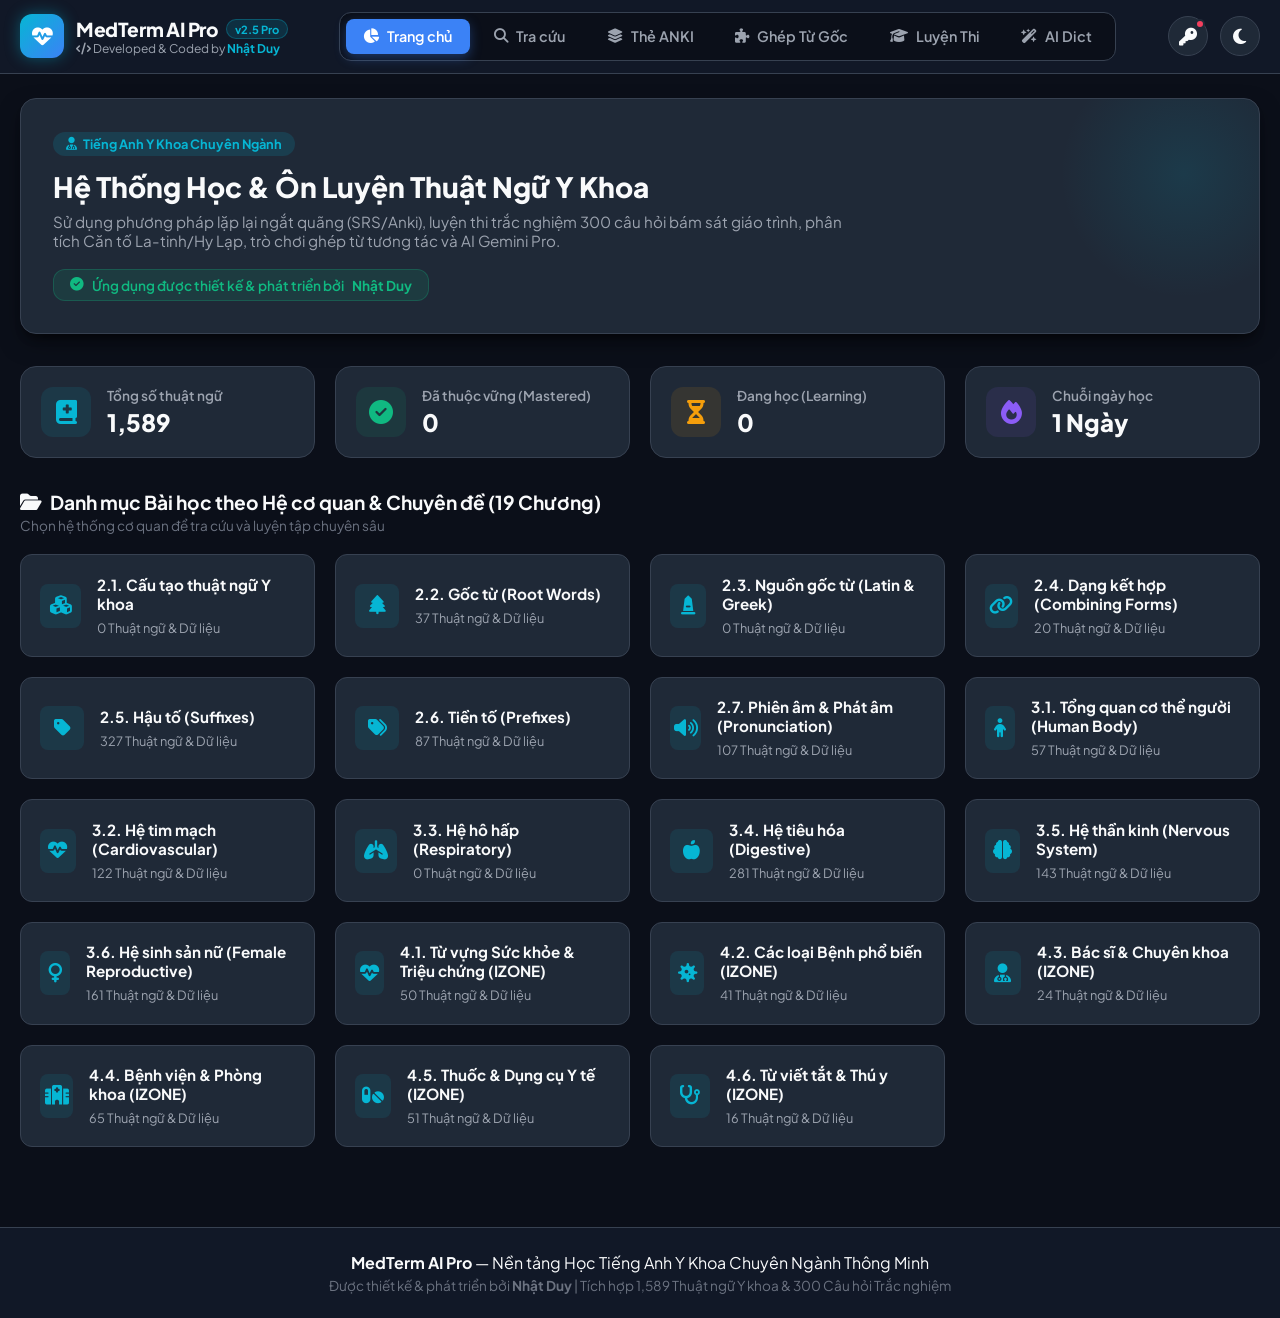
==== commit 79fbd1ac: "Add files via upload" ====
--- a/index.html
+++ b/index.html
@@ -8,1373 +8,7 @@
   <link rel="preconnect" href="https://fonts.gstatic.com" crossorigin>
   <link href="https://fonts.googleapis.com/css2?family=Plus+Jakarta+Sans:wght@300;400;500;600;700;800&family=JetBrains+Mono:wght@400;500;600&display=swap" rel="stylesheet">
   <link rel="stylesheet" href="https://cdnjs.cloudflare.com/ajax/libs/font-awesome/6.5.1/css/all.min.css">
-  <style>
-/* MedTerm AI Pro - Premium Dark Theme CSS
-   Designed & Coded by Nhật Duy
-*/
-
-:root {
-  --bg-primary: #0b0f19;
-  --bg-secondary: #111827;
-  --bg-card: #1f2937;
-  --bg-card-hover: #374151;
-  --border-color: #374151;
-  
-  --text-primary: #f9fafb;
-  --text-secondary: #9ca3af;
-  --text-muted: #6b7280;
-  
-  --accent-cyan: #06b6d4;
-  --accent-blue: #3b82f6;
-  --accent-emerald: #10b981;
-  --accent-rose: #f43f5e;
-  --accent-amber: #f59e0b;
-  --accent-purple: #8b5cf6;
-  --accent-pink: #ec4899;
-  
-  --gradient-glow: linear-gradient(135deg, #06b6d4, #3b82f6);
-  --gradient-purple: linear-gradient(135deg, #8b5cf6, #ec4899);
-  --shadow-main: 0 10px 25px -5px rgba(0, 0, 0, 0.5), 0 8px 10px -6px rgba(0, 0, 0, 0.5);
-  
-  --radius-sm: 8px;
-  --radius-md: 12px;
-  --radius-lg: 16px;
-  --radius-full: 9999px;
-  
-  --font-sans: 'Plus Jakarta Sans', system-ui, -apple-system, sans-serif;
-  --font-mono: 'JetBrains Mono', monospace;
-}
-
-[data-theme="light"] {
-  --bg-primary: #f3f4f6;
-  --bg-secondary: #ffffff;
-  --bg-card: #ffffff;
-  --bg-card-hover: #f9fafb;
-  --border-color: #e5e7eb;
-  --text-primary: #111827;
-  --text-secondary: #4b5563;
-  --text-muted: #9ca3af;
-}
-
-* {
-  box-sizing: border-box;
-  margin: 0;
-  padding: 0;
-  font-family: var(--font-sans);
-  -webkit-tap-highlight-color: transparent;
-}
-
-body {
-  background-color: var(--bg-primary);
-  color: var(--text-primary);
-  min-height: 100vh;
-  display: flex;
-  flex-direction: column;
-  overflow-x: hidden;
-}
-
-/* Header & Navigation */
-header {
-  background-color: var(--bg-secondary);
-  border-bottom: 1px solid var(--border-color);
-  position: sticky;
-  top: 0;
-  z-index: 100;
-  backdrop-filter: blur(12px);
-}
-
-.header-container {
-  max-width: 1280px;
-  margin: 0 auto;
-  padding: 0.75rem 1.25rem;
-  display: flex;
-  align-items: center;
-  justify-content: space-between;
-}
-
-.brand {
-  display: flex;
-  align-items: center;
-  gap: 0.75rem;
-  text-decoration: none;
-  color: var(--text-primary);
-}
-
-.brand-icon {
-  width: 44px;
-  height: 44px;
-  background: var(--gradient-glow);
-  border-radius: var(--radius-md);
-  display: flex;
-  align-items: center;
-  justify-content: center;
-  font-size: 1.3rem;
-  color: #fff;
-  box-shadow: 0 0 15px rgba(6, 182, 212, 0.4);
-}
-
-.brand-title-wrap {
-  display: flex;
-  align-items: center;
-}
-
-.brand-title {
-  font-weight: 800;
-  font-size: 1.2rem;
-  letter-spacing: -0.02em;
-}
-
-.brand-badge {
-  font-size: 0.7rem;
-  background: rgba(6, 182, 212, 0.15);
-  color: var(--accent-cyan);
-  border: 1px solid rgba(6, 182, 212, 0.3);
-  padding: 0.15rem 0.5rem;
-  border-radius: var(--radius-full);
-  margin-left: 0.5rem;
-  font-weight: 700;
-}
-
-.author-credit {
-  display: block;
-  font-size: 0.75rem;
-  color: var(--text-secondary);
-}
-
-.author-credit strong {
-  color: var(--accent-cyan);
-}
-
-.nav-tabs {
-  display: flex;
-  align-items: center;
-  gap: 0.4rem;
-  background: var(--bg-primary);
-  padding: 0.35rem;
-  border-radius: var(--radius-md);
-  border: 1px solid var(--border-color);
-}
-
-.nav-btn {
-  background: transparent;
-  border: none;
-  color: var(--text-secondary);
-  padding: 0.55rem 1.1rem;
-  border-radius: var(--radius-sm);
-  font-weight: 600;
-  font-size: 0.9rem;
-  cursor: pointer;
-  transition: all 0.2s ease;
-  display: flex;
-  align-items: center;
-  gap: 0.5rem;
-}
-
-.nav-btn:hover {
-  color: var(--text-primary);
-  background: rgba(255, 255, 255, 0.05);
-}
-
-.nav-btn.active {
-  background: var(--accent-blue);
-  color: #ffffff;
-  box-shadow: 0 4px 12px rgba(59, 130, 246, 0.35);
-}
-
-.header-actions {
-  display: flex;
-  align-items: center;
-  gap: 0.75rem;
-}
-
-.btn-icon {
-  position: relative;
-  width: 40px;
-  height: 40px;
-  border-radius: 50%;
-  border: 1px solid var(--border-color);
-  background: var(--bg-card);
-  color: var(--text-primary);
-  font-size: 1.1rem;
-  cursor: pointer;
-  display: flex;
-  align-items: center;
-  justify-content: center;
-  transition: all 0.2s ease;
-}
-
-.btn-icon:hover {
-  border-color: var(--accent-cyan);
-  background: var(--bg-card-hover);
-}
-
-.api-status-dot {
-  position: absolute;
-  top: 2px;
-  right: 2px;
-  width: 10px;
-  height: 10px;
-  border-radius: 50%;
-  background-color: var(--accent-rose);
-  border: 2px solid var(--bg-card);
-}
-
-.api-status-dot.active {
-  background-color: var(--accent-emerald);
-  box-shadow: 0 0 8px var(--accent-emerald);
-}
-
-/* Mobile Nav Bar */
-.mobile-nav {
-  display: none;
-  position: fixed;
-  bottom: 0;
-  left: 0;
-  right: 0;
-  background: rgba(17, 24, 39, 0.98);
-  backdrop-filter: blur(12px);
-  border-top: 1px solid var(--border-color);
-  padding: 8px 6px calc(8px + env(safe-area-inset-bottom, 0px)) 6px;
-  justify-content: space-around;
-  z-index: 1000;
-  box-shadow: 0 -5px 20px rgba(0, 0, 0, 0.5);
-}
-
-.mobile-nav-btn {
-  background: transparent;
-  border: none;
-  color: var(--text-secondary);
-  display: flex;
-  flex-direction: column;
-  align-items: center;
-  gap: 3px;
-  font-size: 0.68rem;
-  font-weight: 600;
-  cursor: pointer;
-  flex: 1;
-  padding: 4px 0;
-}
-
-.mobile-nav-btn i { font-size: 1.15rem; }
-.mobile-nav-btn.active { color: var(--accent-cyan); }
-
-/* Main App Layout */
-.app-main {
-  max-width: 1280px;
-  width: 100%;
-  margin: 0 auto;
-  padding: 1.5rem 1.25rem 3rem 1.25rem;
-  flex: 1;
-}
-
-.tab-content {
-  display: none;
-  animation: fadeIn 0.3s ease;
-}
-
-.tab-content.active {
-  display: block;
-}
-
-@keyframes fadeIn {
-  from { opacity: 0; transform: translateY(6px); }
-  to { opacity: 1; transform: translateY(0); }
-}
-
-/* Hero Banner */
-.hero-banner {
-  background: linear-gradient(135deg, rgba(31, 41, 55, 0.9), rgba(17, 24, 39, 0.95));
-  border: 1px solid var(--border-color);
-  border-radius: var(--radius-lg);
-  padding: 2rem;
-  margin-bottom: 2rem;
-  box-shadow: var(--shadow-main);
-  position: relative;
-  overflow: hidden;
-}
-
-.hero-banner::after {
-  content: '';
-  position: absolute;
-  right: -50px;
-  top: -50px;
-  width: 250px;
-  height: 250px;
-  background: radial-gradient(circle, rgba(6, 182, 212, 0.12), transparent 70%);
-  pointer-events: none;
-}
-
-.hero-tag {
-  display: inline-flex;
-  align-items: center;
-  gap: 0.4rem;
-  background: rgba(6, 182, 212, 0.15);
-  color: var(--accent-cyan);
-  padding: 0.25rem 0.8rem;
-  border-radius: var(--radius-full);
-  font-size: 0.8rem;
-  font-weight: 700;
-  margin-bottom: 0.8rem;
-}
-
-.hero-left h2 {
-  font-size: 1.75rem;
-  font-weight: 800;
-  margin-bottom: 0.5rem;
-  background: linear-gradient(135deg, #ffffff, #9ca3af);
-  -webkit-background-clip: text;
-  -webkit-text-fill-color: transparent;
-}
-
-.hero-left p {
-  color: var(--text-secondary);
-  font-size: 0.95rem;
-  max-width: 800px;
-  margin-bottom: 1.2rem;
-}
-
-.hero-author-badge {
-  display: inline-flex;
-  align-items: center;
-  gap: 0.5rem;
-  background: rgba(16, 185, 129, 0.12);
-  color: var(--accent-emerald);
-  border: 1px solid rgba(16, 185, 129, 0.25);
-  padding: 0.4rem 1rem;
-  border-radius: var(--radius-md);
-  font-size: 0.85rem;
-  font-weight: 600;
-}
-
-/* Dashboard Cards Grid */
-.dashboard-grid {
-  display: grid;
-  grid-template-columns: repeat(auto-fit, minmax(240px, 1fr));
-  gap: 1.25rem;
-  margin-bottom: 2rem;
-}
-
-.stat-card {
-  background: var(--bg-card);
-  border: 1px solid var(--border-color);
-  border-radius: var(--radius-lg);
-  padding: 1.25rem;
-  display: flex;
-  align-items: center;
-  gap: 1rem;
-  transition: transform 0.2s ease, border-color 0.2s ease;
-}
-
-.stat-card:hover {
-  transform: translateY(-2px);
-  border-color: var(--accent-cyan);
-}
-
-.stat-icon {
-  width: 50px;
-  height: 50px;
-  border-radius: var(--radius-md);
-  display: flex;
-  align-items: center;
-  justify-content: center;
-  font-size: 1.5rem;
-  background: rgba(255, 255, 255, 0.05);
-}
-
-.stat-card.blue .stat-icon { color: var(--accent-cyan); background: rgba(6, 182, 212, 0.1); }
-.stat-card.emerald .stat-icon { color: var(--accent-emerald); background: rgba(16, 185, 129, 0.1); }
-.stat-card.amber .stat-icon { color: var(--accent-amber); background: rgba(245, 158, 11, 0.1); }
-.stat-card.purple .stat-icon { color: var(--accent-purple); background: rgba(139, 92, 246, 0.1); }
-
-.stat-info h4 {
-  font-size: 0.85rem;
-  color: var(--text-secondary);
-  font-weight: 600;
-}
-
-.stat-info .value {
-  font-size: 1.5rem;
-  font-weight: 800;
-  margin-top: 0.2rem;
-}
-
-/* Module Grid */
-.module-selector-section {
-  margin-top: 2rem;
-}
-
-.section-title {
-  margin-bottom: 1.2rem;
-}
-
-.section-title h3 {
-  font-size: 1.2rem;
-  font-weight: 700;
-  display: flex;
-  align-items: center;
-  gap: 0.5rem;
-}
-
-.section-title small {
-  color: var(--text-muted);
-  font-size: 0.85rem;
-}
-
-.module-grid {
-  display: grid;
-  grid-template-columns: repeat(auto-fill, minmax(280px, 1fr));
-  gap: 1.25rem;
-}
-
-.module-card {
-  background: var(--bg-card);
-  border: 1px solid var(--border-color);
-  border-radius: var(--radius-md);
-  padding: 1.2rem;
-  cursor: pointer;
-  transition: all 0.2s ease;
-  display: flex;
-  align-items: center;
-  gap: 1rem;
-}
-
-.module-card:hover {
-  background: var(--bg-card-hover);
-  border-color: var(--accent-cyan);
-  transform: translateY(-2px);
-  box-shadow: var(--shadow-main);
-}
-
-.module-card-icon {
-  width: 44px;
-  height: 44px;
-  border-radius: var(--radius-sm);
-  background: rgba(6, 182, 212, 0.1);
-  color: var(--accent-cyan);
-  display: flex;
-  align-items: center;
-  justify-content: center;
-  font-size: 1.2rem;
-}
-
-.module-card-info h4 {
-  font-size: 0.95rem;
-  font-weight: 700;
-  margin-bottom: 0.2rem;
-}
-
-.module-card-info span {
-  font-size: 0.8rem;
-  color: var(--text-secondary);
-}
-
-/* Dictionary & Search Tab */
-.dictionary-container {
-  max-width: 1000px;
-  margin: 0 auto;
-}
-
-.search-box-wrapper {
-  position: relative;
-  margin-bottom: 1rem;
-}
-
-.search-icon {
-  position: absolute;
-  left: 1.2rem;
-  top: 50%;
-  transform: translateY(-50%);
-  color: var(--text-muted);
-  font-size: 1.1rem;
-}
-
-.search-input {
-  width: 100%;
-  padding: 1rem 3rem 1rem 3rem;
-  background: var(--bg-secondary);
-  border: 1px solid var(--border-color);
-  border-radius: var(--radius-lg);
-  color: var(--text-primary);
-  font-size: 1rem;
-  transition: all 0.2s ease;
-}
-
-.search-input:focus {
-  outline: none;
-  border-color: var(--accent-cyan);
-  box-shadow: 0 0 0 3px rgba(6, 182, 212, 0.15);
-}
-
-.btn-clear {
-  position: absolute;
-  right: 1.2rem;
-  top: 50%;
-  transform: translateY(-50%);
-  background: transparent;
-  border: none;
-  color: var(--text-muted);
-  cursor: pointer;
-  display: none;
-}
-
-.search-filter-bar {
-  display: flex;
-  justify-content: space-between;
-  align-items: center;
-  margin-bottom: 1.5rem;
-  flex-wrap: wrap;
-  gap: 1rem;
-}
-
-.custom-select {
-  padding: 0.6rem 1rem;
-  background: var(--bg-secondary);
-  border: 1px solid var(--border-color);
-  border-radius: var(--radius-md);
-  color: var(--text-primary);
-  font-size: 0.9rem;
-  cursor: pointer;
-  max-width: 100%;
-}
-
-.dict-list {
-  display: grid;
-  grid-template-columns: repeat(auto-fill, minmax(300px, 1fr));
-  gap: 1.25rem;
-}
-
-.term-card {
-  background: var(--bg-card);
-  border: 1px solid var(--border-color);
-  border-radius: var(--radius-md);
-  padding: 1.25rem;
-  transition: all 0.2s ease;
-  display: flex;
-  flex-direction: column;
-  justify-content: space-between;
-}
-
-.term-card:hover {
-  border-color: var(--accent-cyan);
-  box-shadow: var(--shadow-main);
-}
-
-.term-card-title {
-  font-size: 1.15rem;
-  font-weight: 800;
-  color: #ffffff;
-}
-
-.term-card-phonetic {
-  font-family: var(--font-mono);
-  color: var(--accent-cyan);
-  font-size: 0.85rem;
-  margin: 0.2rem 0 0.6rem 0;
-}
-
-.term-card-meaning {
-  font-weight: 700;
-  color: var(--accent-emerald);
-  font-size: 0.95rem;
-  margin-bottom: 0.6rem;
-}
-
-.term-card-note {
-  font-size: 0.85rem;
-  color: var(--text-secondary);
-  line-height: 1.4;
-  margin-bottom: 1rem;
-}
-
-.term-card-footer {
-  display: flex;
-  justify-content: space-between;
-  align-items: center;
-  border-top: 1px solid rgba(255, 255, 255, 0.05);
-  padding-top: 0.75rem;
-}
-
-.btn-sm-ai {
-  background: rgba(59, 130, 246, 0.15);
-  color: var(--accent-blue);
-  border: 1px solid rgba(59, 130, 246, 0.3);
-  padding: 0.3rem 0.8rem;
-  border-radius: var(--radius-sm);
-  font-size: 0.75rem;
-  font-weight: 700;
-  cursor: pointer;
-}
-
-.btn-sm-ai:hover {
-  background: var(--accent-blue);
-  color: #fff;
-}
-
-/* SRS Flashcards */
-.srs-container {
-  max-width: 680px;
-  margin: 0 auto;
-}
-
-.srs-top-bar {
-  display: flex;
-  justify-content: space-between;
-  align-items: center;
-  margin-bottom: 1.5rem;
-  flex-wrap: wrap;
-  gap: 0.75rem;
-}
-
-.flashcard-wrapper {
-  perspective: 1000px;
-  margin-bottom: 1.5rem;
-}
-
-.flashcard {
-  background: var(--bg-card);
-  border: 1px solid var(--border-color);
-  border-radius: var(--radius-lg);
-  min-height: 340px;
-  padding: 2rem;
-  display: flex;
-  flex-direction: column;
-  align-items: center;
-  justify-content: center;
-  text-align: center;
-  cursor: pointer;
-  position: relative;
-  box-shadow: var(--shadow-main);
-  transition: transform 0.3s ease;
-}
-
-.flashcard.flipped {
-  background: linear-gradient(135deg, #111827, #1f2937);
-  border-color: var(--accent-purple);
-}
-
-.srs-controls {
-  display: grid;
-  grid-template-columns: repeat(4, 1fr);
-  gap: 0.75rem;
-}
-
-.rate-btn {
-  padding: 0.8rem 0.4rem;
-  border: none;
-  border-radius: var(--radius-md);
-  color: #fff;
-  font-weight: 700;
-  font-size: 0.85rem;
-  cursor: pointer;
-  display: flex;
-  flex-direction: column;
-  align-items: center;
-  gap: 0.2rem;
-  transition: all 0.2s ease;
-}
-
-.rate-btn .sub { font-size: 0.7rem; font-weight: 400; opacity: 0.8; }
-.rate-again { background: #e11d48; }
-.rate-hard { background: #d97706; }
-.rate-good { background: #059669; }
-.rate-easy { background: #2563eb; }
-
-.rate-btn:hover { filter: brightness(1.15); transform: translateY(-2px); }
-
-/* SRS Completion Card */
-.srs-complete-card {
-  background: var(--bg-card);
-  border: 1px solid var(--border-color);
-  border-radius: var(--radius-lg);
-  padding: 2.2rem 1.5rem;
-  text-align: center;
-  box-shadow: var(--shadow-main);
-}
-
-.srs-complete-title {
-  font-size: 1.5rem;
-  font-weight: 800;
-  color: var(--accent-emerald);
-  margin-bottom: 0.5rem;
-  display: flex;
-  align-items: center;
-  justify-content: center;
-  gap: 0.5rem;
-}
-
-.srs-complete-subtitle {
-  color: var(--text-secondary);
-  font-size: 0.95rem;
-  margin-bottom: 1.5rem;
-}
-
-.srs-complete-actions {
-  display: flex;
-  flex-wrap: wrap;
-  gap: 0.75rem;
-  justify-content: center;
-  margin-bottom: 1.5rem;
-}
-
-.srs-module-picker-heading {
-  font-size: 0.95rem;
-  font-weight: 700;
-  color: var(--text-primary);
-  margin: 1.5rem 0 0.8rem 0;
-  text-align: left;
-  border-top: 1px solid var(--border-color);
-  padding-top: 1.2rem;
-}
-
-.srs-module-grid {
-  display: grid;
-  grid-template-columns: repeat(auto-fill, minmax(220px, 1fr));
-  gap: 0.75rem;
-  text-align: left;
-  max-height: 280px;
-  overflow-y: auto;
-  padding-right: 4px;
-}
-
-.srs-mod-btn {
-  background: var(--bg-secondary);
-  border: 1px solid var(--border-color);
-  border-radius: var(--radius-md);
-  padding: 0.75rem 0.9rem;
-  color: var(--text-primary);
-  font-weight: 600;
-  font-size: 0.85rem;
-  cursor: pointer;
-  transition: all 0.2s ease;
-  display: flex;
-  align-items: center;
-  justify-content: space-between;
-}
-
-.srs-mod-btn:hover {
-  border-color: var(--accent-cyan);
-  background: var(--bg-card-hover);
-  color: var(--accent-cyan);
-}
-
-.srs-mod-btn span.badge-cnt {
-  font-size: 0.75rem;
-  background: rgba(6, 182, 212, 0.15);
-  color: var(--accent-cyan);
-  padding: 2px 6px;
-  border-radius: 10px;
-}
-
-/* ROOT MATCHING GAME STAGE */
-.assembly-wrapper {
-  max-width: 800px;
-  margin: 0 auto;
-}
-
-.assembly-header {
-  text-align: center;
-  margin-bottom: 1.5rem;
-}
-
-.assembly-header h2 {
-  font-size: 1.8rem;
-  font-weight: 800;
-  margin-bottom: 0.4rem;
-  background: linear-gradient(135deg, #06b6d4, #8b5cf6);
-  -webkit-background-clip: text;
-  -webkit-text-fill-color: transparent;
-}
-
-.game-score-bar {
-  display: flex;
-  justify-content: space-between;
-  align-items: center;
-  background: var(--bg-secondary);
-  border: 1px solid var(--border-color);
-  padding: 0.75rem 1.25rem;
-  border-radius: var(--radius-md);
-  margin-bottom: 1.5rem;
-  flex-wrap: wrap;
-  gap: 0.75rem;
-}
-
-.score-badge {
-  font-size: 0.95rem;
-  font-weight: 700;
-  display: flex;
-  align-items: center;
-  gap: 0.4rem;
-}
-
-.btn-toggle-hint {
-  background: var(--bg-card);
-  border: 1px solid var(--border-color);
-  color: var(--text-primary);
-  padding: 0.5rem 0.9rem;
-  border-radius: var(--radius-sm);
-  font-weight: 600;
-  font-size: 0.85rem;
-  cursor: pointer;
-  display: flex;
-  align-items: center;
-  gap: 0.4rem;
-  transition: all 0.2s ease;
-}
-
-.btn-toggle-hint:hover {
-  border-color: var(--accent-cyan);
-  color: var(--accent-cyan);
-}
-
-.btn-refresh-game {
-  background: var(--bg-card);
-  border: 1px solid var(--border-color);
-  color: var(--text-primary);
-  padding: 0.5rem 1rem;
-  border-radius: var(--radius-sm);
-  font-weight: 600;
-  cursor: pointer;
-}
-
-.btn-refresh-game:hover {
-  border-color: var(--accent-cyan);
-}
-
-.assembly-stage-card {
-  background: var(--bg-card);
-  border: 1px solid var(--border-color);
-  border-radius: var(--radius-lg);
-  padding: 2rem;
-  box-shadow: var(--shadow-main);
-  position: relative;
-}
-
-.target-definition-box {
-  background: rgba(11, 15, 25, 0.7);
-  border: 1px solid rgba(6, 182, 212, 0.3);
-  padding: 1.25rem;
-  border-radius: var(--radius-md);
-  text-align: center;
-  margin-bottom: 2rem;
-}
-
-.target-definition-box h3 {
-  font-size: 1.3rem;
-  color: var(--accent-emerald);
-  font-weight: 800;
-  margin-top: 0.4rem;
-}
-
-.assembly-drop-zone {
-  display: flex;
-  align-items: center;
-  justify-content: center;
-  gap: 0.75rem;
-  min-height: 70px;
-  background: rgba(0, 0, 0, 0.25);
-  border: 2px dashed var(--border-color);
-  border-radius: var(--radius-md);
-  padding: 0.75rem;
-  margin-bottom: 2rem;
-  flex-wrap: wrap;
-}
-
-.part-card {
-  padding: 0.8rem 1.2rem;
-  border-radius: var(--radius-md);
-  font-weight: 800;
-  font-size: 1.1rem;
-  font-family: var(--font-mono);
-  cursor: pointer;
-  transition: all 0.2s ease;
-  box-shadow: 0 4px 12px rgba(0, 0, 0, 0.3);
-  display: flex;
-  align-items: center;
-  gap: 0.5rem;
-  border: none;
-}
-
-.part-card.prefix {
-  background: linear-gradient(135deg, #8b5cf6, #6366f1);
-  color: #fff;
-}
-
-.part-card.root {
-  background: linear-gradient(135deg, #0284c7, #06b6d4);
-  color: #fff;
-}
-
-.part-card.suffix {
-  background: linear-gradient(135deg, #059669, #10b981);
-  color: #fff;
-}
-
-.part-card:hover {
-  transform: scale(1.05);
-}
-
-.assembly-pool {
-  display: flex;
-  justify-content: center;
-  gap: 0.75rem;
-  flex-wrap: wrap;
-}
-
-.assembly-feedback {
-  text-align: center;
-  margin-top: 1.5rem;
-  font-size: 1.1rem;
-  font-weight: 800;
-}
-
-/* QUIZ EXAM TAB STYLING */
-.quiz-container {
-  max-width: 850px;
-  margin: 0 auto;
-}
-
-.quiz-header {
-  text-align: center;
-  margin-bottom: 1.5rem;
-}
-
-.quiz-header h2 {
-  font-size: 1.8rem;
-  font-weight: 800;
-  margin-bottom: 0.4rem;
-  background: linear-gradient(135deg, #10b981, #06b6d4);
-  -webkit-background-clip: text;
-  -webkit-text-fill-color: transparent;
-}
-
-.quiz-card {
-  background: var(--bg-card);
-  border: 1px solid var(--border-color);
-  border-radius: var(--radius-lg);
-  padding: 1.75rem;
-  box-shadow: var(--shadow-main);
-}
-
-.quiz-info-badges {
-  display: flex;
-  justify-content: center;
-  gap: 1rem;
-  flex-wrap: wrap;
-  margin-bottom: 1.5rem;
-}
-
-.quiz-badge {
-  background: rgba(6, 182, 212, 0.12);
-  color: var(--accent-cyan);
-  border: 1px solid rgba(6, 182, 212, 0.25);
-  padding: 0.4rem 0.9rem;
-  border-radius: var(--radius-full);
-  font-size: 0.85rem;
-  font-weight: 700;
-  display: flex;
-  align-items: center;
-  gap: 0.4rem;
-}
-
-.quiz-mode-selector {
-  display: grid;
-  grid-template-columns: repeat(auto-fit, minmax(260px, 1fr));
-  gap: 1rem;
-  margin: 1.5rem 0;
-}
-
-.quiz-mode-card {
-  background: var(--bg-secondary);
-  border: 2px solid var(--border-color);
-  border-radius: var(--radius-md);
-  padding: 1.25rem;
-  cursor: pointer;
-  transition: all 0.2s ease;
-  display: flex;
-  flex-direction: column;
-  gap: 0.5rem;
-}
-
-.quiz-mode-card:hover {
-  border-color: var(--accent-cyan);
-}
-
-.quiz-mode-card.selected {
-  border-color: var(--accent-cyan);
-  background: rgba(6, 182, 212, 0.12);
-}
-
-.quiz-mode-title {
-  font-weight: 800;
-  font-size: 1rem;
-  color: var(--text-primary);
-  display: flex;
-  align-items: center;
-  gap: 0.5rem;
-}
-
-.quiz-mode-desc {
-  font-size: 0.83rem;
-  color: var(--text-secondary);
-  line-height: 1.4;
-}
-
-.quiz-top-bar {
-  display: flex;
-  justify-content: space-between;
-  align-items: center;
-  background: var(--bg-secondary);
-  border: 1px solid var(--border-color);
-  padding: 0.75rem 1.25rem;
-  border-radius: var(--radius-md);
-  margin-bottom: 1.25rem;
-  font-weight: 700;
-  flex-wrap: wrap;
-  gap: 0.5rem;
-}
-
-.quiz-timer {
-  font-family: var(--font-mono);
-  font-size: 1.2rem;
-  color: var(--accent-amber);
-  display: flex;
-  align-items: center;
-  gap: 0.4rem;
-  background: rgba(245, 158, 11, 0.1);
-  padding: 0.3rem 0.8rem;
-  border-radius: var(--radius-sm);
-  border: 1px solid rgba(245, 158, 11, 0.25);
-}
-
-.quiz-timer.urgent {
-  color: var(--accent-rose);
-  background: rgba(244, 63, 94, 0.15);
-  border-color: rgba(244, 63, 94, 0.3);
-  animation: pulse 1s infinite;
-}
-
-@keyframes pulse {
-  0%, 100% { opacity: 1; }
-  50% { opacity: 0.6; }
-}
-
-.quiz-q-text {
-  font-size: 1.15rem;
-  font-weight: 700;
-  line-height: 1.5;
-  color: #fff;
-  margin-bottom: 1.25rem;
-}
-
-.quiz-options {
-  display: flex;
-  flex-direction: column;
-  gap: 0.75rem;
-  margin: 1.25rem 0;
-}
-
-.quiz-opt-btn {
-  background: var(--bg-secondary);
-  border: 1px solid var(--border-color);
-  border-radius: var(--radius-md);
-  padding: 0.9rem 1.2rem;
-  color: var(--text-primary);
-  font-size: 0.95rem;
-  font-weight: 600;
-  text-align: left;
-  cursor: pointer;
-  transition: all 0.2s ease;
-  display: flex;
-  align-items: flex-start;
-  gap: 0.75rem;
-  width: 100%;
-}
-
-.quiz-opt-btn:hover {
-  border-color: var(--accent-cyan);
-  background: var(--bg-card-hover);
-}
-
-.quiz-opt-btn.selected {
-  border-color: var(--accent-blue);
-  background: rgba(59, 130, 246, 0.2);
-}
-
-.quiz-opt-btn.correct {
-  border-color: var(--accent-emerald) !important;
-  background: rgba(16, 185, 129, 0.25) !important;
-  color: #fff !important;
-}
-
-.quiz-opt-btn.wrong {
-  border-color: var(--accent-rose) !important;
-  background: rgba(244, 63, 94, 0.25) !important;
-  color: #fff !important;
-}
-
-.quiz-opt-key {
-  width: 28px;
-  height: 28px;
-  border-radius: 50%;
-  background: rgba(255, 255, 255, 0.1);
-  display: flex;
-  align-items: center;
-  justify-content: center;
-  font-weight: 800;
-  font-size: 0.85rem;
-  flex-shrink: 0;
-  margin-top: 1px;
-}
-
-.quiz-explanation-box {
-  background: rgba(16, 185, 129, 0.1);
-  border: 1px solid rgba(16, 185, 129, 0.3);
-  border-radius: var(--radius-md);
-  padding: 1rem 1.25rem;
-  margin-top: 1.25rem;
-  font-size: 0.9rem;
-  line-height: 1.5;
-  color: #e5e7eb;
-}
-
-.quiz-nav-bar {
-  display: flex;
-  justify-content: space-between;
-  align-items: center;
-  margin-top: 1.5rem;
-  gap: 0.75rem;
-}
-
-.quiz-palette {
-  display: grid;
-  grid-template-columns: repeat(10, 1fr);
-  gap: 0.4rem;
-  margin-top: 1.5rem;
-  padding-top: 1.2rem;
-  border-top: 1px solid var(--border-color);
-}
-
-.quiz-num-btn {
-  padding: 0.45rem 0;
-  background: var(--bg-secondary);
-  border: 1px solid var(--border-color);
-  border-radius: var(--radius-sm);
-  color: var(--text-primary);
-  font-weight: 700;
-  font-size: 0.8rem;
-  cursor: pointer;
-  text-align: center;
-}
-
-.quiz-num-btn.answered {
-  background: var(--accent-blue);
-  color: #fff;
-  border-color: var(--accent-blue);
-}
-
-.quiz-num-btn.current {
-  border-color: var(--accent-cyan);
-  box-shadow: 0 0 0 2px var(--accent-cyan);
-}
-
-.quiz-num-btn.correct-num {
-  background: var(--accent-emerald) !important;
-  color: #fff !important;
-  border-color: var(--accent-emerald) !important;
-}
-
-.quiz-num-btn.wrong-num {
-  background: var(--accent-rose) !important;
-  color: #fff !important;
-  border-color: var(--accent-rose) !important;
-}
-
-.quiz-result-score {
-  text-align: center;
-  padding: 1.5rem 0;
-}
-
-.score-circle {
-  width: 130px;
-  height: 130px;
-  border-radius: 50%;
-  background: var(--gradient-glow);
-  display: flex;
-  flex-direction: column;
-  align-items: center;
-  justify-content: center;
-  margin: 0 auto 1rem auto;
-  box-shadow: 0 0 25px rgba(6, 182, 212, 0.4);
-}
-
-.score-circle .big-val {
-  font-size: 2.2rem;
-  font-weight: 800;
-  color: #fff;
-}
-
-.score-circle .percent {
-  font-size: 0.85rem;
-  font-weight: 700;
-  color: rgba(255, 255, 255, 0.9);
-}
-
-.quiz-review-item {
-  background: var(--bg-secondary);
-  border: 1px solid var(--border-color);
-  border-radius: var(--radius-md);
-  padding: 1.2rem;
-  margin-bottom: 1rem;
-}
-
-.quiz-review-item.is-correct {
-  border-left: 4px solid var(--accent-emerald);
-}
-
-.quiz-review-item.is-wrong {
-  border-left: 4px solid var(--accent-rose);
-}
-
-/* AI DICTIONARY */
-.ai-dict-container {
-  max-width: 800px;
-  margin: 0 auto;
-}
-
-.ai-dict-header h2 {
-  font-size: 1.8rem;
-  font-weight: 800;
-  margin-bottom: 0.2rem;
-}
-
-.brand-blue { color: var(--accent-blue); }
-
-.ai-search-bar {
-  display: flex;
-  gap: 0.75rem;
-  margin: 1.25rem 0 1.5rem 0;
-}
-
-.ai-search-bar input {
-  flex: 1;
-  padding: 0.9rem 1.25rem;
-  background: #111827;
-  border: 1px solid #374151;
-  border-radius: var(--radius-md);
-  color: #fff;
-  font-size: 1rem;
-}
-
-.btn-primary-ai {
-  padding: 0 2rem;
-  background: #1d4ed8;
-  border: none;
-  border-radius: var(--radius-md);
-  color: #fff;
-  font-weight: 700;
-  font-size: 1rem;
-  cursor: pointer;
-}
-
-.ai-response-card {
-  background: #111827;
-  border: 1px solid #1f2937;
-  border-radius: var(--radius-lg);
-  padding: 1.75rem;
-  line-height: 1.7;
-  color: #e5e7eb;
-  font-size: 0.95rem;
-  box-shadow: var(--shadow-main);
-}
-
-/* Modals */
-.modal-overlay {
-  display: none;
-  position: fixed;
-  top: 0; left: 0; right: 0; bottom: 0;
-  background: rgba(0, 0, 0, 0.75);
-  backdrop-filter: blur(6px);
-  z-index: 2000;
-  justify-content: center;
-  align-items: center;
-  padding: 1rem;
-}
-
-.modal-overlay.active { display: flex; }
-
-.modal-card {
-  background: var(--bg-card);
-  border: 1px solid var(--border-color);
-  border-radius: var(--radius-lg);
-  width: 100%;
-  max-width: 520px;
-  padding: 1.5rem;
-  box-shadow: var(--shadow-main);
-}
-
-.modal-header {
-  display: flex;
-  justify-content: space-between;
-  align-items: center;
-  margin-bottom: 1rem;
-}
-
-.btn-close-modal {
-  background: transparent;
-  border: none;
-  color: var(--text-muted);
-  font-size: 1.2rem;
-  cursor: pointer;
-}
-
-.form-group { margin-bottom: 1.2rem; }
-.form-group label { display: block; font-weight: 600; font-size: 0.9rem; margin-bottom: 0.4rem; }
-
-.input-with-paste { display: flex; gap: 0.5rem; }
-.input-with-paste input, #input-model-name {
-  flex: 1;
-  padding: 0.6rem 0.9rem;
-  background: var(--bg-primary);
-  border: 1px solid var(--border-color);
-  border-radius: var(--radius-sm);
-  color: var(--text-primary);
-  font-size: 0.9rem;
-  width: 100%;
-}
-
-.btn-sub {
-  padding: 0.6rem 0.9rem;
-  background: var(--bg-card-hover);
-  border: 1px solid var(--border-color);
-  color: var(--text-primary);
-  border-radius: var(--radius-sm);
-  cursor: pointer;
-}
-
-.modal-footer-actions { display: flex; gap: 0.75rem; margin-top: 1.5rem; }
-.btn-primary { flex: 1; padding: 0.75rem; background: var(--accent-blue); border: none; border-radius: var(--radius-sm); color: #fff; font-weight: 700; cursor: pointer; }
-.btn-secondary { padding: 0.75rem 1.25rem; background: var(--bg-card-hover); border: 1px solid var(--border-color); border-radius: var(--radius-sm); color: var(--text-primary); cursor: pointer; }
-
-footer {
-  background: var(--bg-secondary);
-  border-top: 1px solid var(--border-color);
-  padding: 1.5rem 1rem;
-  text-align: center;
-  margin-top: auto;
-}
-
-@media (max-width: 768px) {
-  .desktop-nav { display: none !important; }
-  .mobile-nav { display: flex !important; }
-  .app-main { padding-bottom: 6rem !important; }
-  footer { margin-bottom: 4.5rem !important; padding-bottom: 1.5rem !important; }
-  .hero-banner { padding: 1.25rem; }
-  .hero-left h2 { font-size: 1.3rem; }
-  .quiz-palette { grid-template-columns: repeat(5, 1fr); }
-  .srs-controls { grid-template-columns: repeat(2, 1fr); }
-}
-
-  </style>
+  <link rel="stylesheet" href="styles.css">
 </head>
 <body>
 
@@ -1393,12 +27,12 @@
       </a>
 
       <nav class="nav-tabs desktop-nav">
-        <button class="nav-btn active" data-tab="tab-dashboard"><i class="fa-solid fa-chart-pie"></i> Trang chủ</button>
-        <button class="nav-btn" data-tab="tab-dictionary"><i class="fa-solid fa-magnifying-glass"></i> Tra cứu</button>
-        <button class="nav-btn" data-tab="tab-flashcards"><i class="fa-solid fa-layer-group"></i> Thẻ ANKI</button>
-        <button class="nav-btn" data-tab="tab-root-match"><i class="fa-solid fa-puzzle-piece"></i> Ghép Từ Gốc</button>
-        <button class="nav-btn" data-tab="tab-quiz"><i class="fa-solid fa-graduation-cap"></i> Luyện Thi</button>
-        <button class="nav-btn" data-tab="tab-ai-dict"><i class="fa-solid fa-wand-magic-sparkles"></i> AI Dict</button>
+        <button class="nav-btn active" data-tab="tab-dashboard" onclick="window.switchTab('tab-dashboard')"><i class="fa-solid fa-chart-pie"></i> Trang chủ</button>
+        <button class="nav-btn" data-tab="tab-dictionary" onclick="window.switchTab('tab-dictionary')"><i class="fa-solid fa-magnifying-glass"></i> Tra cứu</button>
+        <button class="nav-btn" data-tab="tab-flashcards" onclick="window.switchTab('tab-flashcards')"><i class="fa-solid fa-layer-group"></i> Thẻ ANKI</button>
+        <button class="nav-btn" data-tab="tab-root-match" onclick="window.switchTab('tab-root-match')"><i class="fa-solid fa-puzzle-piece"></i> Ghép Từ Gốc</button>
+        <button class="nav-btn" data-tab="tab-quiz" onclick="window.switchTab('tab-quiz')"><i class="fa-solid fa-graduation-cap"></i> Luyện Thi</button>
+        <button class="nav-btn" data-tab="tab-ai-dict" onclick="window.switchTab('tab-ai-dict')"><i class="fa-solid fa-wand-magic-sparkles"></i> AI Dict</button>
       </nav>
 
       <div class="header-actions">
@@ -1541,7 +175,7 @@
           <div class="score-badge"><i class="fa-solid fa-star" style="color:var(--accent-amber);"></i> Điểm: <strong id="game-score">0</strong></div>
           <div class="score-badge"><i class="fa-solid fa-fire" style="color:var(--accent-rose);"></i> Chuỗi: <strong id="game-combo">0</strong></div>
           
-          <button class="btn-toggle-hint" id="btn-toggle-hints">
+          <button class="btn-toggle-hint" id="btn-toggle-hints" onclick="window.toggleGameHints()">
             <i class="fa-solid fa-eye"></i> Bản dịch: <strong>Bật</strong>
           </button>
 
@@ -1598,7 +232,7 @@
           </div>
 
           <div style="text-align:center; margin-top:2rem;">
-            <button class="btn-primary" id="btn-start-quiz" style="padding:0.9rem 2.5rem; font-size:1.1rem; max-width:320px; border-radius:var(--radius-md);">
+            <button class="btn-primary" id="btn-start-quiz" onclick="window.startNewQuizExam()" style="padding:0.9rem 2.5rem; font-size:1.1rem; max-width:320px; border-radius:var(--radius-md);">
               <i class="fa-solid fa-play"></i> Bắt Đầu Làm Bài Thi
             </button>
           </div>
@@ -1629,7 +263,7 @@
 
         <div class="ai-search-bar">
           <input type="text" id="ai-search-input" placeholder="female reproductive system" value="female reproductive system">
-          <button id="btn-ai-search" class="btn-primary-ai">Tra cứu</button>
+          <button id="btn-ai-search" class="btn-primary-ai" onclick="window.performAiSearch()">Tra cứu</button>
         </div>
 
         <div id="ai-dict-response" class="ai-response-card">
@@ -1642,22 +276,22 @@
 
   <!-- Mobile Bottom Navigation Bar -->
   <nav class="mobile-nav">
-    <button class="mobile-nav-btn active" data-tab="tab-dashboard">
+    <button class="mobile-nav-btn active" data-tab="tab-dashboard" onclick="window.switchTab('tab-dashboard')">
       <i class="fa-solid fa-house"></i><span>Trang chủ</span>
     </button>
-    <button class="mobile-nav-btn" data-tab="tab-dictionary">
+    <button class="mobile-nav-btn" data-tab="tab-dictionary" onclick="window.switchTab('tab-dictionary')">
       <i class="fa-solid fa-magnifying-glass"></i><span>Tra cứu</span>
     </button>
-    <button class="mobile-nav-btn" data-tab="tab-flashcards">
+    <button class="mobile-nav-btn" data-tab="tab-flashcards" onclick="window.switchTab('tab-flashcards')">
       <i class="fa-solid fa-layer-group"></i><span>Anki</span>
     </button>
-    <button class="mobile-nav-btn" data-tab="tab-root-match">
+    <button class="mobile-nav-btn" data-tab="tab-root-match" onclick="window.switchTab('tab-root-match')">
       <i class="fa-solid fa-puzzle-piece"></i><span>Ghép từ</span>
     </button>
-    <button class="mobile-nav-btn" data-tab="tab-quiz">
+    <button class="mobile-nav-btn" data-tab="tab-quiz" onclick="window.switchTab('tab-quiz')">
       <i class="fa-solid fa-graduation-cap"></i><span>Luyện thi</span>
     </button>
-    <button class="mobile-nav-btn" data-tab="tab-ai-dict">
+    <button class="mobile-nav-btn" data-tab="tab-ai-dict" onclick="window.switchTab('tab-ai-dict')">
       <i class="fa-solid fa-wand-magic-sparkles"></i><span>AI Dict</span>
     </button>
   </nav>
@@ -1726,23057 +360,8 @@
     </div>
   </div>
 
-  <!-- Embedded Data & Application JS -->
-  <script>
-window.MEDICAL_DATA = {
-  "modules": [
-    [
-      "cau_tao",
-      "2.1. Cấu tạo thuật ngữ Y khoa"
-    ],
-    [
-      "goc_tu",
-      "2.2. Gốc từ (Root Words)"
-    ],
-    [
-      "nguon_goc",
-      "2.3. Nguồn gốc từ (Latin & Greek)"
-    ],
-    [
-      "dang_ket_hop",
-      "2.4. Dạng kết hợp (Combining Forms)"
-    ],
-    [
-      "hau_to",
-      "2.5. Hậu tố (Suffixes)"
-    ],
-    [
-      "tien_to",
-      "2.6. Tiền tố (Prefixes)"
-    ],
-    [
-      "phien_am",
-      "2.7. Phiên âm & Phát âm (Pronunciation)"
-    ],
-    [
-      "tong_quan",
-      "3.1. Tổng quan cơ thể người (Human Body)"
-    ],
-    [
-      "tim_mach",
-      "3.2. Hệ tim mạch (Cardiovascular)"
-    ],
-    [
-      "ho_hap",
-      "3.3. Hệ hô hấp (Respiratory)"
-    ],
-    [
-      "tieu_hoa",
-      "3.4. Hệ tiêu hóa (Digestive)"
-    ],
-    [
-      "than_kinh",
-      "3.5. Hệ thần kinh (Nervous System)"
-    ],
-    [
-      "sinh_san_nu",
-      "3.6. Hệ sinh sản nữ (Female Reproductive)"
-    ],
-    [
-      "izone_suc_khoe",
-      "4.1. Từ vựng Sức khỏe & Triệu chứng (IZONE)"
-    ],
-    [
-      "izone_benh_ly",
-      "4.2. Các loại Bệnh phổ biến (IZONE)"
-    ],
-    [
-      "izone_chuyen_khoa",
-      "4.3. Bác sĩ & Chuyên khoa (IZONE)"
-    ],
-    [
-      "izone_benh_vien",
-      "4.4. Bệnh viện & Phòng khoa (IZONE)"
-    ],
-    [
-      "izone_thuoc_thiet_bi",
-      "4.5. Thuốc & Dụng cụ Y tế (IZONE)"
-    ],
-    [
-      "izone_viet_tat_thu_y",
-      "4.6. Từ viết tắt & Thú y (IZONE)"
-    ]
-  ],
-  "terms": [
-    {
-      "id": "t_1",
-      "term": "appendic-",
-      "phonetic": "",
-      "vietnamese": "Gốc từ chỉ ruột thừa",
-      "note": "Gốc từ appendic-",
-      "module": "dang_ket_hop",
-      "module_name": "2.4. Dạng kết hợp (Combining Forms)"
-    },
-    {
-      "id": "t_2",
-      "term": "appendico-",
-      "phonetic": "",
-      "vietnamese": "Dạng kết hợp chỉ ruột thừa",
-      "note": "Dạng kết hợp appendico-",
-      "module": "dang_ket_hop",
-      "module_name": "2.4. Dạng kết hợp (Combining Forms)"
-    },
-    {
-      "id": "t_3",
-      "term": "chol-",
-      "phonetic": "",
-      "vietnamese": "Gốc từ chỉ mật",
-      "note": "Gốc từ chol-",
-      "module": "dang_ket_hop",
-      "module_name": "2.4. Dạng kết hợp (Combining Forms)"
-    },
-    {
-      "id": "t_4",
-      "term": "chole-",
-      "phonetic": "",
-      "vietnamese": "Dạng kết hợp chỉ mật",
-      "note": "Dạng kết hợp chole-",
-      "module": "dang_ket_hop",
-      "module_name": "2.4. Dạng kết hợp (Combining Forms)"
-    },
-    {
-      "id": "t_5",
-      "term": "oss-",
-      "phonetic": "",
-      "vietnamese": "Gốc từ chỉ xương",
-      "note": "Gốc từ oss-",
-      "module": "dang_ket_hop",
-      "module_name": "2.4. Dạng kết hợp (Combining Forms)"
-    },
-    {
-      "id": "t_6",
-      "term": "ossi-",
-      "phonetic": "",
-      "vietnamese": "Dạng kết hợp chỉ xương",
-      "note": "Dạng kết hợp ossi-",
-      "module": "dang_ket_hop",
-      "module_name": "2.4. Dạng kết hợp (Combining Forms)"
-    },
-    {
-      "id": "t_7",
-      "term": "gastr-",
-      "phonetic": "",
-      "vietnamese": "Gốc từ chỉ dạ dày",
-      "note": "Gốc từ gastr-",
-      "module": "dang_ket_hop",
-      "module_name": "2.4. Dạng kết hợp (Combining Forms)"
-    },
-    {
-      "id": "t_8",
-      "term": "gastro-",
-      "phonetic": "",
-      "vietnamese": "Dạng kết hợp chỉ dạ dày",
-      "note": "Dạng kết hợp gastro-",
-      "module": "dang_ket_hop",
-      "module_name": "2.4. Dạng kết hợp (Combining Forms)"
-    },
-    {
-      "id": "t_9",
-      "term": "enter-",
-      "phonetic": "",
-      "vietnamese": "Gốc từ chỉ ruột",
-      "note": "Gốc từ enter-",
-      "module": "dang_ket_hop",
-      "module_name": "2.4. Dạng kết hợp (Combining Forms)"
-    },
-    {
-      "id": "t_10",
-      "term": "entero-",
-      "phonetic": "",
-      "vietnamese": "Dạng kết hợp chỉ ruột",
-      "note": "Dạng kết hợp entero-",
-      "module": "dang_ket_hop",
-      "module_name": "2.4. Dạng kết hợp (Combining Forms)"
-    },
-    {
-      "id": "t_11",
-      "term": "gastrscopy",
-      "phonetic": "",
-      "vietnamese": "Soi dạ dày (từ viết sai nguyên tắc chính tả do thiếu nguyên âm nối)",
-      "note": "Từ này có cụm phụ âm -strsc- khi phát âm sẽ gặp khó khăn",
-      "module": "dang_ket_hop",
-      "module_name": "2.4. Dạng kết hợp (Combining Forms)"
-    },
-    {
-      "id": "t_12",
-      "term": "gastroscopy",
-      "phonetic": "",
-      "vietnamese": "Soi dạ dày (thuật ngữ hoàn chỉnh)",
-      "note": "Có bốn âm tiết gas-tro-sco-py, lúc này việc phát âm sẽ đơn giản hơn nhiều",
-      "module": "dang_ket_hop",
-      "module_name": "2.4. Dạng kết hợp (Combining Forms)"
-    },
-    {
-      "id": "t_13",
-      "term": "gastroenter-",
-      "phonetic": "",
-      "vietnamese": "Gốc từ ghép chỉ dạ dày ruột",
-      "note": "Gốc từ ghép từ gastr- và enter-",
-      "module": "dang_ket_hop",
-      "module_name": "2.4. Dạng kết hợp (Combining Forms)"
-    },
-    {
-      "id": "t_14",
-      "term": "gastroenteroscopy",
-      "phonetic": "",
-      "vietnamese": "Soi đường tiêu hóa",
-      "note": "gastroenteroscopy nghĩa là soi đường tiêu hóa",
-      "module": "dang_ket_hop",
-      "module_name": "2.4. Dạng kết hợp (Combining Forms)"
-    },
-    {
-      "id": "t_15",
-      "term": "gastroenteritis",
-      "phonetic": "",
-      "vietnamese": "Viêm dạ dày ruột",
-      "note": "gastroenteritis là tình trạng viêm dạ dày ruột",
-      "module": "dang_ket_hop",
-      "module_name": "2.4. Dạng kết hợp (Combining Forms)"
-    },
-    {
-      "id": "t_16",
-      "term": "appendic/o-",
-      "phonetic": "",
-      "vietnamese": "Cách ghi biểu diễn gốc từ và dạng kết hợp của ruột thừa",
-      "note": "Cách ghi thể hiện trong một số sách giáo khoa",
-      "module": "dang_ket_hop",
-      "module_name": "2.4. Dạng kết hợp (Combining Forms)"
-    },
-    {
-      "id": "t_17",
-      "term": "enter/o-",
-      "phonetic": "",
-      "vietnamese": "Cách ghi biểu diễn gốc từ và dạng kết hợp của ruột",
-      "note": "Cách ghi thể hiện trong một số sách giáo khoa",
-      "module": "dang_ket_hop",
-      "module_name": "2.4. Dạng kết hợp (Combining Forms)"
-    },
-    {
-      "id": "t_18",
-      "term": "gastr/o-",
-      "phonetic": "",
-      "vietnamese": "Cách ghi biểu diễn gốc từ và dạng kết hợp của dạ dày",
-      "note": "Cách ghi thể hiện trong một số sách giáo khoa",
-      "module": "dang_ket_hop",
-      "module_name": "2.4. Dạng kết hợp (Combining Forms)"
-    },
-    {
-      "id": "t_19",
-      "term": "-scopy",
-      "phonetic": "",
-      "vietnamese": "Hậu tố chỉ thủ thuật soi, nội soi",
-      "note": "Gốc từ gastr- kết hợp với hậu tố -scopy",
-      "module": "dang_ket_hop",
-      "module_name": "2.4. Dạng kết hợp (Combining Forms)"
-    },
-    {
-      "id": "t_20",
-      "term": "-itis",
-      "phonetic": "",
-      "vietnamese": "Hậu tố chỉ tình trạng viêm",
-      "note": "Kết hợp gốc từ genter- (gastroenter-) với hậu tố -itis",
-      "module": "dang_ket_hop",
-      "module_name": "2.4. Dạng kết hợp (Combining Forms)"
-    },
-    {
-      "id": "t_21",
-      "term": "atrium",
-      "phonetic": "",
-      "vietnamese": "tâm nhĩ",
-      "note": "Danh từ giải phẫu có hậu tố -um",
-      "module": "hau_to",
-      "module_name": "2.5. Hậu tố (Suffixes)"
-    },
-    {
-      "id": "t_22",
-      "term": "bacterium",
-      "phonetic": "",
-      "vietnamese": "vi khuẩn",
-      "note": "Danh từ giải phẫu có hậu tố -um",
-      "module": "hau_to",
-      "module_name": "2.5. Hậu tố (Suffixes)"
-    },
-    {
-      "id": "t_23",
-      "term": "cecum",
-      "phonetic": "",
-      "vietnamese": "manh tràng",
-      "note": "Danh từ giải phẫu có hậu tố -um",
-      "module": "hau_to",
-      "module_name": "2.5. Hậu tố (Suffixes)"
-    },
-    {
-      "id": "t_24",
-      "term": "cranium",
-      "phonetic": "",
-      "vietnamese": "hộp sọ",
-      "note": "Danh từ giải phẫu có hậu tố -um",
-      "module": "hau_to",
-      "module_name": "2.5. Hậu tố (Suffixes)"
-    },
-    {
-      "id": "t_25",
-      "term": "duodenum",
-      "phonetic": "",
-      "vietnamese": "tá tràng",
-      "note": "Danh từ giải phẫu có hậu tố -um",
-      "module": "hau_to",
-      "module_name": "2.5. Hậu tố (Suffixes)"
-    },
-    {
-      "id": "t_26",
-      "term": "vena",
-      "phonetic": "",
-      "vietnamese": "tĩnh mạch",
-      "note": "Danh từ có hậu tố -a",
-      "module": "hau_to",
-      "module_name": "2.5. Hậu tố (Suffixes)"
-    },
-    {
-      "id": "t_27",
-      "term": "vertebra",
-      "phonetic": "",
-      "vietnamese": "đốt sống",
-      "note": "Danh từ có hậu tố -a",
-      "module": "hau_to",
-      "module_name": "2.5. Hậu tố (Suffixes)"
-    },
-    {
-      "id": "t_28",
-      "term": "aorta",
-      "phonetic": "",
-      "vietnamese": "động mạch chủ",
-      "note": "Danh từ có hậu tố -a",
-      "module": "hau_to",
-      "module_name": "2.5. Hậu tố (Suffixes)"
-    },
-    {
-      "id": "t_29",
-      "term": "areola",
-      "phonetic": "",
-      "vietnamese": "quầng vú",
-      "note": "Danh từ có hậu tố -a",
-      "module": "hau_to",
-      "module_name": "2.5. Hậu tố (Suffixes)"
-    },
-    {
-      "id": "t_30",
-      "term": "cauda",
-      "phonetic": "",
-      "vietnamese": "đuôi",
-      "note": "Danh từ có hậu tố -a",
-      "module": "hau_to",
-      "module_name": "2.5. Hậu tố (Suffixes)"
-    },
-    {
-      "id": "t_31",
-      "term": "cyte",
-      "phonetic": "",
-      "vietnamese": "tế bào",
-      "note": "Danh từ có hậu tố -e",
-      "module": "hau_to",
-      "module_name": "2.5. Hậu tố (Suffixes)"
-    },
-    {
-      "id": "t_32",
-      "term": "lobe",
-      "phonetic": "",
-      "vietnamese": "thùy",
-      "note": "Danh từ có hậu tố -e",
-      "module": "hau_to",
-      "module_name": "2.5. Hậu tố (Suffixes)"
-    },
-    {
-      "id": "t_33",
-      "term": "node",
-      "phonetic": "",
-      "vietnamese": "nốt",
-      "note": "Danh từ có hậu tố -e",
-      "module": "hau_to",
-      "module_name": "2.5. Hậu tố (Suffixes)"
-    },
-    {
-      "id": "t_34",
-      "term": "thorax",
-      "phonetic": "",
-      "vietnamese": "lồng ngực",
-      "note": "Danh từ có hậu tố -ax",
-      "module": "hau_to",
-      "module_name": "2.5. Hậu tố (Suffixes)"
-    },
-    {
-      "id": "t_35",
-      "term": "bronchus",
-      "phonetic": "",
-      "vietnamese": "phế quản",
-      "note": "Danh từ có hậu tố -us",
-      "module": "hau_to",
-      "module_name": "2.5. Hậu tố (Suffixes)"
-    },
-    {
-      "id": "t_36",
-      "term": "fetus",
-      "phonetic": "",
-      "vietnamese": "bào thai",
-      "note": "Danh từ có hậu tố -us",
-      "module": "hau_to",
-      "module_name": "2.5. Hậu tố (Suffixes)"
-    },
-    {
-      "id": "t_37",
-      "term": "fungus",
-      "phonetic": "",
-      "vietnamese": "nấm",
-      "note": "Danh từ có hậu tố -us",
-      "module": "hau_to",
-      "module_name": "2.5. Hậu tố (Suffixes)"
-    },
-    {
-      "id": "t_38",
-      "term": "alveolus",
-      "phonetic": "",
-      "vietnamese": "phế nang",
-      "note": "Danh từ có hậu tố -us",
-      "module": "hau_to",
-      "module_name": "2.5. Hậu tố (Suffixes)"
-    },
-    {
-      "id": "t_39",
-      "term": "corpus",
-      "phonetic": "",
-      "vietnamese": "thân",
-      "note": "Danh từ có hậu tố -us",
-      "module": "hau_to",
-      "module_name": "2.5. Hậu tố (Suffixes)"
-    },
-    {
-      "id": "t_40",
-      "term": "phalanx",
-      "phonetic": "",
-      "vietnamese": "xương ngón tay",
-      "note": "Danh từ có hậu tố -nx",
-      "module": "hau_to",
-      "module_name": "2.5. Hậu tố (Suffixes)"
-    },
-    {
-      "id": "t_41",
-      "term": "larynx",
-      "phonetic": "",
-      "vietnamese": "thanh quản",
-      "note": "Danh từ có hậu tố -nx",
-      "module": "hau_to",
-      "module_name": "2.5. Hậu tố (Suffixes)"
-    },
-    {
-      "id": "t_42",
-      "term": "pharynx",
-      "phonetic": "",
-      "vietnamese": "họng",
-      "note": "Danh từ có hậu tố -nx",
-      "module": "hau_to",
-      "module_name": "2.5. Hậu tố (Suffixes)"
-    },
-    {
-      "id": "t_43",
-      "term": "meninx",
-      "phonetic": "",
-      "vietnamese": "màng não",
-      "note": "Danh từ có hậu tố -nx",
-      "module": "hau_to",
-      "module_name": "2.5. Hậu tố (Suffixes)"
-    },
-    {
-      "id": "t_44",
-      "term": "salpinx",
-      "phonetic": "",
-      "vietnamese": "vòi trứng",
-      "note": "Danh từ có hậu tố -nx",
-      "module": "hau_to",
-      "module_name": "2.5. Hậu tố (Suffixes)"
-    },
-    {
-      "id": "t_45",
-      "term": "appendix",
-      "phonetic": "",
-      "vietnamese": "ruột thừa",
-      "note": "Danh từ có hậu tố -ix",
-      "module": "hau_to",
-      "module_name": "2.5. Hậu tố (Suffixes)"
-    },
-    {
-      "id": "t_46",
-      "term": "varix",
-      "phonetic": "",
-      "vietnamese": "tĩnh mạch dãn",
-      "note": "Danh từ có hậu tố -ix",
-      "module": "hau_to",
-      "module_name": "2.5. Hậu tố (Suffixes)"
-    },
-    {
-      "id": "t_47",
-      "term": "matrix",
-      "phonetic": "",
-      "vietnamese": "chất nền",
-      "note": "Danh từ có hậu tố -ix",
-      "module": "hau_to",
-      "module_name": "2.5. Hậu tố (Suffixes)"
-    },
-    {
-      "id": "t_48",
-      "term": "prostatic hypertrophy",
-      "phonetic": "",
-      "vietnamese": "phì đại tuyến tiền liệt",
-      "note": "Cần thay thế bằng benign prostatic hyperplasia",
-      "module": "hau_to",
-      "module_name": "2.5. Hậu tố (Suffixes)"
-    },
-    {
-      "id": "t_49",
-      "term": "benign prostatic hyperplasia",
-      "phonetic": "",
-      "vietnamese": "tăng sinh lành tính tuyến tiền liệt",
-      "note": "Đúng sinh bệnh học hơn",
-      "module": "hau_to",
-      "module_name": "2.5. Hậu tố (Suffixes)"
-    },
-    {
-      "id": "t_50",
-      "term": "osteoporosis",
-      "phonetic": "",
-      "vietnamese": "loãng xương",
-      "note": "Ví dụ thuật ngữ dài khó nhớ",
-      "module": "hau_to",
-      "module_name": "2.5. Hậu tố (Suffixes)"
-    },
-    {
-      "id": "t_51",
-      "term": "cholangiolithiasis",
-      "phonetic": "",
-      "vietnamese": "bệnh sỏi đường mật",
-      "note": "Ví dụ thuật ngữ dài khó nhớ",
-      "module": "hau_to",
-      "module_name": "2.5. Hậu tố (Suffixes)"
-    },
-    {
-      "id": "t_52",
-      "term": "gastritis",
-      "phonetic": "/ga-strahy-tis/",
-      "vietnamese": "viêm dạ dày",
-      "note": "the inflammation of the stomach",
-      "module": "hau_to",
-      "module_name": "2.5. Hậu tố (Suffixes)"
-    },
-    {
-      "id": "t_53",
-      "term": "tendinitis",
-      "phonetic": "/ten-duh-nahy-tis/",
-      "vietnamese": "viêm gân",
-      "note": "the inflammation of a tendon",
-      "module": "hau_to",
-      "module_name": "2.5. Hậu tố (Suffixes)"
-    },
-    {
-      "id": "t_54",
-      "term": "arthritis",
-      "phonetic": "/ahr-thrahy-tis/",
-      "vietnamese": "viêm khớp",
-      "note": "the inflammation of a joint",
-      "module": "hau_to",
-      "module_name": "2.5. Hậu tố (Suffixes)"
-    },
-    {
-      "id": "t_55",
-      "term": "endocarditis",
-      "phonetic": "/en-doh-kahr-dahy-tis/",
-      "vietnamese": "viêm nội tâm mạc",
-      "note": "the inflammation of the endocardium",
-      "module": "hau_to",
-      "module_name": "2.5. Hậu tố (Suffixes)"
-    },
-    {
-      "id": "t_56",
-      "term": "hepatitis",
-      "phonetic": "/hep-uh-tahy-tis/",
-      "vietnamese": "viêm gan",
-      "note": "the inflammation of the liver",
-      "module": "hau_to",
-      "module_name": "2.5. Hậu tố (Suffixes)"
-    },
-    {
-      "id": "t_57",
-      "term": "colitis",
-      "phonetic": "/kuh-lahy-tis/",
-      "vietnamese": "viêm ruột già",
-      "note": "the inflammation of the colon",
-      "module": "hau_to",
-      "module_name": "2.5. Hậu tố (Suffixes)"
-    },
-    {
-      "id": "t_58",
-      "term": "enteritis",
-      "phonetic": "/en-tuh-rahy-tis/",
-      "vietnamese": "viêm ruột non",
-      "note": "the inflammation of the intestine",
-      "module": "hau_to",
-      "module_name": "2.5. Hậu tố (Suffixes)"
-    },
-    {
-      "id": "t_59",
-      "term": "myositis",
-      "phonetic": "/mahy-uh-sahy-tis/",
-      "vietnamese": "viêm cơ",
-      "note": "the inflammation of a muscle",
-      "module": "hau_to",
-      "module_name": "2.5. Hậu tố (Suffixes)"
-    },
-    {
-      "id": "t_60",
-      "term": "rhinitis",
-      "phonetic": "/rahy-nahy-tis/",
-      "vietnamese": "viêm mũi",
-      "note": "the inflammation of the nose",
-      "module": "hau_to",
-      "module_name": "2.5. Hậu tố (Suffixes)"
-    },
-    {
-      "id": "t_61",
-      "term": "whatsappitis",
-      "phonetic": "",
-      "vietnamese": "viêm gân cổ tay (tạm dịch)",
-      "note": "Do sử dụng phần mềm Whatsapp quá nhiều gây đau",
-      "module": "hau_to",
-      "module_name": "2.5. Hậu tố (Suffixes)"
-    },
-    {
-      "id": "t_62",
-      "term": "gastralgia",
-      "phonetic": "/ga-stral-jee-uh/",
-      "vietnamese": "đau dạ dày",
-      "note": "stomach pain",
-      "module": "hau_to",
-      "module_name": "2.5. Hậu tố (Suffixes)"
-    },
-    {
-      "id": "t_63",
-      "term": "encephalalgia",
-      "phonetic": "/en-sef-uh-lal-jee-uh/",
-      "vietnamese": "đau đầu",
-      "note": "pain in the head",
-      "module": "hau_to",
-      "module_name": "2.5. Hậu tố (Suffixes)"
-    },
-    {
-      "id": "t_64",
-      "term": "arthralgia",
-      "phonetic": "/ahr-thral-jee-uh/",
-      "vietnamese": "đau khớp",
-      "note": "pain in a joint",
-      "module": "hau_to",
-      "module_name": "2.5. Hậu tố (Suffixes)"
-    },
-    {
-      "id": "t_65",
-      "term": "neuralgia",
-      "phonetic": "/nyoo-ral-juh/",
-      "vietnamese": "đau thần kinh",
-      "note": "pain of a nerve",
-      "module": "hau_to",
-      "module_name": "2.5. Hậu tố (Suffixes)"
-    },
-    {
-      "id": "t_66",
-      "term": "myalgia",
-      "phonetic": "/mahy-al-jee-uh/",
-      "vietnamese": "đau cơ",
-      "note": "pain in the muscles",
-      "module": "hau_to",
-      "module_name": "2.5. Hậu tố (Suffixes)"
-    },
-    {
-      "id": "t_67",
-      "term": "hepatomegaly",
-      "phonetic": "/hep-uh-toh-meg-uh-lee/",
-      "vietnamese": "gan to",
-      "note": "the enlargement of the liver / the enlarged liver",
-      "module": "hau_to",
-      "module_name": "2.5. Hậu tố (Suffixes)"
-    },
-    {
-      "id": "t_68",
-      "term": "splenomegaly",
-      "phonetic": "/splen-uh-meg-uh-lee/",
-      "vietnamese": "lách to",
-      "note": "the enlargement of the spleen / the enlarged spleen",
-      "module": "hau_to",
-      "module_name": "2.5. Hậu tố (Suffixes)"
-    },
-    {
-      "id": "t_69",
-      "term": "nephromegaly",
-      "phonetic": "/nef-roh-meg-uh-lee/",
-      "vietnamese": "thận to",
-      "note": "the enlargement of the kidneys / the enlarged kidneys",
-      "module": "hau_to",
-      "module_name": "2.5. Hậu tố (Suffixes)"
-    },
-    {
-      "id": "t_70",
-      "term": "arteriostenosis",
-      "phonetic": "/ahr-teer-ee-uh-stuh-noh-sis/",
-      "vietnamese": "hẹp động mạch",
-      "note": "the abnormal narrowing of an artery",
-      "module": "hau_to",
-      "module_name": "2.5. Hậu tố (Suffixes)"
-    },
-    {
-      "id": "t_71",
-      "term": "angiostenosis",
-      "phonetic": "/ang-jee-uh-stuh-noh-sis/",
-      "vietnamese": "hẹp mạch máu",
-      "note": "the abnormal narrowing of blood vessels",
-      "module": "hau_to",
-      "module_name": "2.5. Hậu tố (Suffixes)"
-    },
-    {
-      "id": "t_72",
-      "term": "bronchostenosis",
-      "phonetic": "/brong-koh-stuh-noh-sis/",
-      "vietnamese": "hẹp phế quản",
-      "note": "the abnormal narrowing of a bronchus",
-      "module": "hau_to",
-      "module_name": "2.5. Hậu tố (Suffixes)"
-    },
-    {
-      "id": "t_73",
-      "term": "valvulostenosis",
-      "phonetic": "",
-      "vietnamese": "hẹp van tim",
-      "note": "the abnormal narrowing of an heart valve",
-      "module": "hau_to",
-      "module_name": "2.5. Hậu tố (Suffixes)"
-    },
-    {
-      "id": "t_74",
-      "term": "dermatosclerosis",
-      "phonetic": "",
-      "vietnamese": "xơ cứng bì",
-      "note": "the abnormal hardening of... [skin]",
-      "module": "hau_to",
-      "module_name": "2.5. Hậu tố (Suffixes)"
-    },
-    {
-      "id": "t_75",
-      "term": "arteriosclerosis",
-      "phonetic": "/ahr-teer-ee-oh-skluh-roh-sis/",
-      "vietnamese": "xơ cứng động mạch",
-      "note": "the abnormal hardening of arteries",
-      "module": "hau_to",
-      "module_name": "2.5. Hậu tố (Suffixes)"
-    },
-    {
-      "id": "t_76",
-      "term": "arthrosclerosis",
-      "phonetic": "/ahr-throh-skluh-roh-sis/",
-      "vietnamese": "xơ cứng khớp",
-      "note": "the abnormal hardening of a joint",
-      "module": "hau_to",
-      "module_name": "2.5. Hậu tố (Suffixes)"
-    },
-    {
-      "id": "t_77",
-      "term": "gastrorrhagia",
-      "phonetic": "/gas-truh-rey-jee-uh/",
-      "vietnamese": "xuất huyết dạ dày",
-      "note": "hemorrhage from the stomach",
-      "module": "hau_to",
-      "module_name": "2.5. Hậu tố (Suffixes)"
-    },
-    {
-      "id": "t_78",
-      "term": "bronchorrhagia",
-      "phonetic": "/brong-kuh-rey-jee-uh/",
-      "vietnamese": "xuất huyết phế quản",
-      "note": "hemorrhage from the bronchi",
-      "module": "hau_to",
-      "module_name": "2.5. Hậu tố (Suffixes)"
-    },
-    {
-      "id": "t_79",
-      "term": "metrorrhagia",
-      "phonetic": "",
-      "vietnamese": "xuất huyết tử cung",
-      "note": "bleeding from the uterus",
-      "module": "hau_to",
-      "module_name": "2.5. Hậu tố (Suffixes)"
-    },
-    {
-      "id": "t_80",
-      "term": "hemorrhage",
-      "phonetic": "",
-      "vietnamese": "xuất huyết",
-      "note": "Bệnh lý / tình trạng xuất huyết nói chung",
-      "module": "hau_to",
-      "module_name": "2.5. Hậu tố (Suffixes)"
-    },
-    {
-      "id": "t_81",
-      "term": "postpartum hemorrhage",
-      "phonetic": "",
-      "vietnamese": "băng huyết sau sinh",
-      "note": "Xuất huyết sau khi sinh",
-      "module": "hau_to",
-      "module_name": "2.5. Hậu tố (Suffixes)"
-    },
-    {
-      "id": "t_82",
-      "term": "hematemesis",
-      "phonetic": "/heem-uh-tem-uh-sis/",
-      "vietnamese": "nôn ra máu",
-      "note": "vomiting of blood (hậu tố -emesis)",
-      "module": "hau_to",
-      "module_name": "2.5. Hậu tố (Suffixes)"
-    },
-    {
-      "id": "t_83",
-      "term": "glycemia",
-      "phonetic": "/glahy-see-mee-uh/",
-      "vietnamese": "đường huyết",
-      "note": "glycose concentration in blood (hậu tố -emia)",
-      "module": "hau_to",
-      "module_name": "2.5. Hậu tố (Suffixes)"
-    },
-    {
-      "id": "t_84",
-      "term": "volemia",
-      "phonetic": "/voh-lee-mee-uh/",
-      "vietnamese": "thể tích máu",
-      "note": "blood volume (hậu tố -emia)",
-      "module": "hau_to",
-      "module_name": "2.5. Hậu tố (Suffixes)"
-    },
-    {
-      "id": "t_85",
-      "term": "encephalocele",
-      "phonetic": "/en-cef-uh-loh-seel/",
-      "vietnamese": "thoát vị não",
-      "note": "protrusion of brain tissue (hậu tố -cele)",
-      "module": "hau_to",
-      "module_name": "2.5. Hậu tố (Suffixes)"
-    },
-    {
-      "id": "t_86",
-      "term": "cystocele",
-      "phonetic": "/sis-tuh-seel/",
-      "vietnamese": "sa bàng quang",
-      "note": "prolapsed bladder (hậu tố -cele)",
-      "module": "hau_to",
-      "module_name": "2.5. Hậu tố (Suffixes)"
-    },
-    {
-      "id": "t_87",
-      "term": "cholecystolith",
-      "phonetic": "/koh-luh-sis-tl-ith/",
-      "vietnamese": "sỏi ở bàng quang",
-      "note": "stones in gallbladder (hậu tố -lith, sỏi mật)",
-      "module": "hau_to",
-      "module_name": "2.5. Hậu tố (Suffixes)"
-    },
-    {
-      "id": "t_88",
-      "term": "nephrolith",
-      "phonetic": "/nef-ruh-lith/",
-      "vietnamese": "sỏi trong thận",
-      "note": "a kidney stone (hậu tố -lith)",
-      "module": "hau_to",
-      "module_name": "2.5. Hậu tố (Suffixes)"
-    },
-    {
-      "id": "t_89",
-      "term": "thrombolysis",
-      "phonetic": "/throm-boh-luh-sis/",
-      "vietnamese": "ly giải huyết khối",
-      "note": "breaking up a blood clot (hậu tố -lysis)",
-      "module": "hau_to",
-      "module_name": "2.5. Hậu tố (Suffixes)"
-    },
-    {
-      "id": "t_90",
-      "term": "encephalomalacia",
-      "phonetic": "/en-cef-uh-luh-muh-ley-shee-uh/",
-      "vietnamese": "nhũn não",
-      "note": "abnormal softening of brain tissue (hậu tố -malacia)",
-      "module": "hau_to",
-      "module_name": "2.5. Hậu tố (Suffixes)"
-    },
-    {
-      "id": "t_91",
-      "term": "osteomalacia",
-      "phonetic": "/os-tee-oh-muh-ley-shee-uh/",
-      "vietnamese": "nhuyễn xương",
-      "note": "abnormal softening of bones (hậu tố -malacia)",
-      "module": "hau_to",
-      "module_name": "2.5. Hậu tố (Suffixes)"
-    },
-    {
-      "id": "t_92",
-      "term": "osteoma",
-      "phonetic": "/os-tee-oh-muh/",
-      "vietnamese": "u xương",
-      "note": "a bone tumour (hậu tố -oma)",
-      "module": "hau_to",
-      "module_name": "2.5. Hậu tố (Suffixes)"
-    },
-    {
-      "id": "t_93",
-      "term": "hematoma",
-      "phonetic": "/hee-ma-toh-muh/",
-      "vietnamese": "máu tụ",
-      "note": "collection of blood (hậu tố -oma)",
-      "module": "hau_to",
-      "module_name": "2.5. Hậu tố (Suffixes)"
-    },
-    {
-      "id": "t_94",
-      "term": "cytopenia",
-      "phonetic": "/sayh-tuh-pee-nee-uh/",
-      "vietnamese": "giảm tế bào",
-      "note": "cell deficiency (hậu tố -penia)",
-      "module": "hau_to",
-      "module_name": "2.5. Hậu tố (Suffixes)"
-    },
-    {
-      "id": "t_95",
-      "term": "dyspepsia",
-      "phonetic": "/dis-pep-shee-uh/",
-      "vietnamese": "khó tiêu",
-      "note": "difficulty digesting food (hậu tố -pepsia)",
-      "module": "hau_to",
-      "module_name": "2.5. Hậu tố (Suffixes)"
-    },
-    {
-      "id": "t_96",
-      "term": "dysphagia",
-      "phonetic": "/dis-fey-juh/",
-      "vietnamese": "khó nuốt",
-      "note": "difficulty or pain when swallowing (hậu tố -phagia)",
-      "module": "hau_to",
-      "module_name": "2.5. Hậu tố (Suffixes)"
-    },
-    {
-      "id": "t_97",
-      "term": "dysphasia",
-      "phonetic": "/dis-fey-zee-uh/",
-      "vietnamese": "khó nói",
-      "note": "inability to speak (hậu tố -phasia)",
-      "module": "hau_to",
-      "module_name": "2.5. Hậu tố (Suffixes)"
-    },
-    {
-      "id": "t_98",
-      "term": "aphasia",
-      "phonetic": "/uh-fey-zhuh/",
-      "vietnamese": "mất ngôn ngữ",
-      "note": "loss of ability to speak or understand language (hậu tố -phasia)",
-      "module": "hau_to",
-      "module_name": "2.5. Hậu tố (Suffixes)"
-    },
-    {
-      "id": "t_99",
-      "term": "hemophobia",
-      "phonetic": "/hee-muh-foh-bee-uh/",
-      "vietnamese": "chứng sợ máu",
-      "note": "fear of blood (hậu tố -phobia)",
-      "module": "hau_to",
-      "module_name": "2.5. Hậu tố (Suffixes)"
-    },
-    {
-      "id": "t_100",
-      "term": "hydrophobia",
-      "phonetic": "/hahy-druh-foh-bee-uh/",
-      "vietnamese": "chứng sợ nước",
-      "note": "fear of water (hậu tố -phobia)",
-      "module": "hau_to",
-      "module_name": "2.5. Hậu tố (Suffixes)"
-    },
-    {
-      "id": "t_101",
-      "term": "hyperplasia",
-      "phonetic": "/hahy-per-pley-zee-uh/",
-      "vietnamese": "tăng sản",
-      "note": "abnormal increase in the number of cells (hậu tố -plasia)",
-      "module": "hau_to",
-      "module_name": "2.5. Hậu tố (Suffixes)"
-    },
-    {
-      "id": "t_102",
-      "term": "neoplasm",
-      "phonetic": "/nee-uh-plaz-uh m/",
-      "vietnamese": "tân sản",
-      "note": "uncontrolled growth of new tissue (hậu tố -plasm)",
-      "module": "hau_to",
-      "module_name": "2.5. Hậu tố (Suffixes)"
-    },
-    {
-      "id": "t_103",
-      "term": "hemiplegia",
-      "phonetic": "/he-mi-plee-jee-uh/",
-      "vietnamese": "liệt nửa người",
-      "note": "paralysis of one side of the body (hậu tố -plegia)",
-      "module": "hau_to",
-      "module_name": "2.5. Hậu tố (Suffixes)"
-    },
-    {
-      "id": "t_104",
-      "term": "quadriplegia",
-      "phonetic": "/kwod-ruh-plee-jee-uh/",
-      "vietnamese": "liệt tứ chi",
-      "note": "paralysis of four limbs (hậu tố -plegia)",
-      "module": "hau_to",
-      "module_name": "2.5. Hậu tố (Suffixes)"
-    },
-    {
-      "id": "t_105",
-      "term": "dyspnea",
-      "phonetic": "/disp-nee-uh/",
-      "vietnamese": "khó thở",
-      "note": "difficulty breathing (hậu tố -pnea)",
-      "module": "hau_to",
-      "module_name": "2.5. Hậu tố (Suffixes)"
-    },
-    {
-      "id": "t_106",
-      "term": "bronchospasm",
-      "phonetic": "/brong-kuh-spaz-uh m/",
-      "vietnamese": "co thắt phế quản",
-      "note": "involuntary contraction of muscular structure of the bronchi",
-      "module": "hau_to",
-      "module_name": "2.5. Hậu tố (Suffixes)"
-    },
-    {
-      "id": "t_107",
-      "term": "hypertrophy",
-      "phonetic": "/hahy-pur-truh-fee/",
-      "vietnamese": "phì đại",
-      "note": "abnormal enlargment of an organ’s volume due to increasing nourishment",
-      "module": "hau_to",
-      "module_name": "2.5. Hậu tố (Suffixes)"
-    },
-    {
-      "id": "t_108",
-      "term": "hepatotoxic",
-      "phonetic": "/he-puh-toh-tok-siks/",
-      "vietnamese": "nhiễm độc gan",
-      "note": "toxic to the liver (hậu tố -toxic)",
-      "module": "hau_to",
-      "module_name": "2.5. Hậu tố (Suffixes)"
-    },
-    {
-      "id": "t_109",
-      "term": "arthrocentesis",
-      "phonetic": "/ahr-thro-sen-tee-sis/",
-      "vietnamese": "chọc dò khớp",
-      "note": "surgical puncture of a joint to extract fluid",
-      "module": "hau_to",
-      "module_name": "2.5. Hậu tố (Suffixes)"
-    },
-    {
-      "id": "t_110",
-      "term": "adominocentesis",
-      "phonetic": "/ab-dom-muh-noh-sen-tee-sis/",
-      "vietnamese": "chọc dò ổ bụng",
-      "note": "surgical puncture of the abdomen (lưu ý viết đúng gốc)",
-      "module": "hau_to",
-      "module_name": "2.5. Hậu tố (Suffixes)"
-    },
-    {
-      "id": "t_111",
-      "term": "pericardiocentesis",
-      "phonetic": "/pe-ri-kahr-dee-oh-sen-tee-sis/",
-      "vietnamese": "chọc dò màng ngoài tim",
-      "note": "surgical puncture of pericardial cavity",
-      "module": "hau_to",
-      "module_name": "2.5. Hậu tố (Suffixes)"
-    },
-    {
-      "id": "t_112",
-      "term": "thoracentesis",
-      "phonetic": "/thawr-uh-sen-tee-sis/",
-      "vietnamese": "chọc dò khoang màng phổi",
-      "note": "surgical puncture of thoracic cavity",
-      "module": "hau_to",
-      "module_name": "2.5. Hậu tố (Suffixes)"
-    },
-    {
-      "id": "t_113",
-      "term": "electrocardiogram",
-      "phonetic": "/ih-lek-troh-kahr-dee-uh-gram/",
-      "vietnamese": "điện tâm đồ",
-      "note": "a picture of heart’s electrical activity (hậu tố -gram)",
-      "module": "hau_to",
-      "module_name": "2.5. Hậu tố (Suffixes)"
-    },
-    {
-      "id": "t_114",
-      "term": "electroencephalogram",
-      "phonetic": "/ih-lek-troh-en-sef-uh-luh-gram/",
-      "vietnamese": "điện não đồ",
-      "note": "a picture of brain’s electrical activity (hậu tố -gram)",
-      "module": "hau_to",
-      "module_name": "2.5. Hậu tố (Suffixes)"
-    },
-    {
-      "id": "t_115",
-      "term": "electromyogram",
-      "phonetic": "/ih-lek-truh-mahy-uh-gram/",
-      "vietnamese": "điện cơ đồ",
-      "note": "a picture of muscle’s electrical activity (hậu tố -gram)",
-      "module": "hau_to",
-      "module_name": "2.5. Hậu tố (Suffixes)"
-    },
-    {
-      "id": "t_116",
-      "term": "angiography",
-      "phonetic": "/an-jee-og-ruh-fee/",
-      "vietnamese": "chụp động mạch",
-      "note": "recording an arterial structure using x-ray (hậu tố -graphy)",
-      "module": "hau_to",
-      "module_name": "2.5. Hậu tố (Suffixes)"
-    },
-    {
-      "id": "t_117",
-      "term": "ultrasonography",
-      "phonetic": "/joo-truh-soh-nog-ruh-fee/",
-      "vietnamese": "siêu âm",
-      "note": "recording a organ using ultrasound (hậu tố -graphy)",
-      "module": "hau_to",
-      "module_name": "2.5. Hậu tố (Suffixes)"
-    },
-    {
-      "id": "t_118",
-      "term": "echocardiography",
-      "phonetic": "/ek-oh-kahr-dee-og-ruh-fee/",
-      "vietnamese": "siêu âm tim",
-      "note": "recording the heart’s structure using ultrasound",
-      "module": "hau_to",
-      "module_name": "2.5. Hậu tố (Suffixes)"
-    },
-    {
-      "id": "t_119",
-      "term": "radiography",
-      "phonetic": "/rey-dee-og-ruh-fee /",
-      "vietnamese": "x-quang",
-      "note": "recording a picture of the inside of people using xray",
-      "module": "hau_to",
-      "module_name": "2.5. Hậu tố (Suffixes)"
-    },
-    {
-      "id": "t_120",
-      "term": "spirometry",
-      "phonetic": "/spahy-roh-me-tree/",
-      "vietnamese": "đo chức năng hô hấp",
-      "note": "a test for measuring lung function (hậu tố -metry)",
-      "module": "hau_to",
-      "module_name": "2.5. Hậu tố (Suffixes)"
-    },
-    {
-      "id": "t_121",
-      "term": "pharmacotherapy",
-      "phonetic": "/fahr-muh-koh-ther-uh-pee/",
-      "vietnamese": "liệu pháp điều trị bằng thuốc",
-      "note": "a treatment of disease by using drugs (hậu tố -therapy)",
-      "module": "hau_to",
-      "module_name": "2.5. Hậu tố (Suffixes)"
-    },
-    {
-      "id": "t_122",
-      "term": "psychotherapy",
-      "phonetic": "/psahy-koh-ther-uh-pee/",
-      "vietnamese": "liệu pháp tâm lý",
-      "note": "a treatment of mental illness by discussing someone’s problems...",
-      "module": "hau_to",
-      "module_name": "2.5. Hậu tố (Suffixes)"
-    },
-    {
-      "id": "t_123",
-      "term": "chemotherapy",
-      "phonetic": "/kee-moh-ther-ruh-pee/",
-      "vietnamese": "hóa trị",
-      "note": "a treatment of disease using chemicals (hậu tố -therapy)",
-      "module": "hau_to",
-      "module_name": "2.5. Hậu tố (Suffixes)"
-    },
-    {
-      "id": "t_124",
-      "term": "radiotherapy",
-      "phonetic": "/rey-dee-oh-ther-uh-pee/",
-      "vietnamese": "xạ trị",
-      "note": "a treatment of disease using radiation (hậu tố -therapy)",
-      "module": "hau_to",
-      "module_name": "2.5. Hậu tố (Suffixes)"
-    },
-    {
-      "id": "t_125",
-      "term": "gastrectomy",
-      "phonetic": "/ga-strek-tuh-mee/",
-      "vietnamese": "cắt dạ dày",
-      "note": "surgical removal of the stomach (hậu tố -ectomy)",
-      "module": "hau_to",
-      "module_name": "2.5. Hậu tố (Suffixes)"
-    },
-    {
-      "id": "t_126",
-      "term": "hysterectomy",
-      "phonetic": "/his-tuh-rek-tuh-mee/",
-      "vietnamese": "cắt tử cung",
-      "note": "surgical removal of the uterus (hậu tố -ectomy)",
-      "module": "hau_to",
-      "module_name": "2.5. Hậu tố (Suffixes)"
-    },
-    {
-      "id": "t_127",
-      "term": "thrombectomy",
-      "phonetic": "/throm-bek-tuh-mee/",
-      "vietnamese": "mổ lấy bỏ cục huyết khối",
-      "note": "surgical removal of a thrombus (hậu tố -ectomy)",
-      "module": "hau_to",
-      "module_name": "2.5. Hậu tố (Suffixes)"
-    },
-    {
-      "id": "t_128",
-      "term": "laparotomy",
-      "phonetic": "/lap-uh-rot-uh-mee/",
-      "vietnamese": "mở bụng",
-      "note": "surgical incision through abdominal wall (hậu tố -tomy)",
-      "module": "hau_to",
-      "module_name": "2.5. Hậu tố (Suffixes)"
-    },
-    {
-      "id": "t_129",
-      "term": "osteotomy",
-      "phonetic": "/os-tee-ot-uh-mee/",
-      "vietnamese": "mở bản xương",
-      "note": "surgical excision of a bone (hậu tố -tomy)",
-      "module": "hau_to",
-      "module_name": "2.5. Hậu tố (Suffixes)"
-    },
-    {
-      "id": "t_130",
-      "term": "gastrostomy",
-      "phonetic": "/gas-tros-tuh-mee/",
-      "vietnamese": "mở thông dạ dày",
-      "note": "the surgical construction of an opening into the stomach",
-      "module": "hau_to",
-      "module_name": "2.5. Hậu tố (Suffixes)"
-    },
-    {
-      "id": "t_131",
-      "term": "tracheostomy",
-      "phonetic": "/trey-kee-os-tuh-mee/",
-      "vietnamese": "mở thông khí quản",
-      "note": "the surgical construction of an opening into trachea",
-      "module": "hau_to",
-      "module_name": "2.5. Hậu tố (Suffixes)"
-    },
-    {
-      "id": "t_132",
-      "term": "hysteropexy",
-      "phonetic": "/his-tuh-roh-pek-see/",
-      "vietnamese": "cố định tử cung",
-      "note": "surgical fixation of the uterus (hậu tố -pexy)",
-      "module": "hau_to",
-      "module_name": "2.5. Hậu tố (Suffixes)"
-    },
-    {
-      "id": "t_133",
-      "term": "cecopexy",
-      "phonetic": "/see-kuh-pek-see/",
-      "vietnamese": "cố định manh tràng",
-      "note": "surgical fixation of the cecum (hậu tố -pexy)",
-      "module": "hau_to",
-      "module_name": "2.5. Hậu tố (Suffixes)"
-    },
-    {
-      "id": "t_134",
-      "term": "arterioplasty",
-      "phonetic": "/ahr-teer-ee-uh-plas-tee/",
-      "vietnamese": "tạo hình mạch máu",
-      "note": "surgical repair of an artery (hậu tố -plasty)",
-      "module": "hau_to",
-      "module_name": "2.5. Hậu tố (Suffixes)"
-    },
-    {
-      "id": "t_135",
-      "term": "arthroplasty",
-      "phonetic": "/ahr-thruh-plas-tee/",
-      "vietnamese": "tạo hình khớp",
-      "note": "surgical repair of a joint (hậu tố -plasty)",
-      "module": "hau_to",
-      "module_name": "2.5. Hậu tố (Suffixes)"
-    },
-    {
-      "id": "t_136",
-      "term": "myorrhaphy",
-      "phonetic": "/mahy-awr-uh-fee/",
-      "vietnamese": "khâu cơ",
-      "note": "surgical suturing of a muscle (hậu tố -rrhaphy)",
-      "module": "hau_to",
-      "module_name": "2.5. Hậu tố (Suffixes)"
-    },
-    {
-      "id": "t_137",
-      "term": "tenorrhaphy",
-      "phonetic": "/tuh-nawr-uh-fee/",
-      "vietnamese": "khâu gân",
-      "note": "surgical suturing of a tendon (hậu tố -rrhaphy)",
-      "module": "hau_to",
-      "module_name": "2.5. Hậu tố (Suffixes)"
-    },
-    {
-      "id": "t_138",
-      "term": "gastroscopy",
-      "phonetic": "/gas-tros-kuh-pee/",
-      "vietnamese": "soi dạ dày",
-      "note": "visual examination of the stomach (hậu tố -scopy)",
-      "module": "hau_to",
-      "module_name": "2.5. Hậu tố (Suffixes)"
-    },
-    {
-      "id": "t_139",
-      "term": "laparoscopy",
-      "phonetic": "/lap-uh-ros-kuh-pee/",
-      "vietnamese": "soi bụng",
-      "note": "visual examination of the abdomen (hậu tố -scopy)",
-      "module": "hau_to",
-      "module_name": "2.5. Hậu tố (Suffixes)"
-    },
-    {
-      "id": "t_140",
-      "term": "acetabulum",
-      "phonetic": "/as-i-tab-yuh-luh m/",
-      "vietnamese": "acetabula",
-      "note": "/as-i-tab-yuh-luh/",
-      "module": "hau_to",
-      "module_name": "2.5. Hậu tố (Suffixes)"
-    },
-    {
-      "id": "t_141",
-      "term": "acinus",
-      "phonetic": "/as-uh-nuh s/",
-      "vietnamese": "acini",
-      "note": "/as-uh-nahy/",
-      "module": "hau_to",
-      "module_name": "2.5. Hậu tố (Suffixes)"
-    },
-    {
-      "id": "t_142",
-      "term": "anastomosis",
-      "phonetic": "/uh-nas-tuh-moh-sis/",
-      "vietnamese": "anastomoses",
-      "note": "/uh-nas-tuh-moh-seez/",
-      "module": "hau_to",
-      "module_name": "2.5. Hậu tố (Suffixes)"
-    },
-    {
-      "id": "t_143",
-      "term": "antrum",
-      "phonetic": "/an-truh m/",
-      "vietnamese": "antra",
-      "note": "/an-truh/",
-      "module": "hau_to",
-      "module_name": "2.5. Hậu tố (Suffixes)"
-    },
-    {
-      "id": "t_144",
-      "term": "anus",
-      "phonetic": "/ey-nuh s/",
-      "vietnamese": "anuses, ani",
-      "note": "/ey-nuh seez/",
-      "module": "hau_to",
-      "module_name": "2.5. Hậu tố (Suffixes)"
-    },
-    {
-      "id": "t_145",
-      "term": "apex",
-      "phonetic": "/ey-pek s/",
-      "vietnamese": "apices",
-      "note": "/ey-puh-seez/",
-      "module": "hau_to",
-      "module_name": "2.5. Hậu tố (Suffixes)"
-    },
-    {
-      "id": "t_146",
-      "term": "apophysis",
-      "phonetic": "/uh-of-uh-sis/",
-      "vietnamese": "apophyses",
-      "note": "/uh-of-uh-seez/",
-      "module": "hau_to",
-      "module_name": "2.5. Hậu tố (Suffixes)"
-    },
-    {
-      "id": "t_147",
-      "term": "brachium",
-      "phonetic": "/brey-kee-uh m/",
-      "vietnamese": "brachia",
-      "note": "/brey-kee-uh/",
-      "module": "hau_to",
-      "module_name": "2.5. Hậu tố (Suffixes)"
-    },
-    {
-      "id": "t_148",
-      "term": "bulla",
-      "phonetic": "/bool-uh/",
-      "vietnamese": "bullae",
-      "note": "/bool-ee/",
-      "module": "hau_to",
-      "module_name": "2.5. Hậu tố (Suffixes)"
-    },
-    {
-      "id": "t_149",
-      "term": "bursa",
-      "phonetic": "/bur-suh/",
-      "vietnamese": "bursae",
-      "note": "/bur-see/",
-      "module": "hau_to",
-      "module_name": "2.5. Hậu tố (Suffixes)"
-    },
-    {
-      "id": "t_150",
-      "term": "calcaneus",
-      "phonetic": "/kal-key-nee-uh s/",
-      "vietnamese": "calcanei",
-      "note": "/kal-key-nee-ahy/",
-      "module": "hau_to",
-      "module_name": "2.5. Hậu tố (Suffixes)"
-    },
-    {
-      "id": "t_151",
-      "term": "calculus",
-      "phonetic": "/kal-kyuh-luh s/",
-      "vietnamese": "calculi",
-      "note": "/kal-kyuh-lahy/",
-      "module": "hau_to",
-      "module_name": "2.5. Hậu tố (Suffixes)"
-    },
-    {
-      "id": "t_152",
-      "term": "calyx",
-      "phonetic": "/kal-lik s/",
-      "vietnamese": "calyces",
-      "note": "/kal-uh-seez/",
-      "module": "hau_to",
-      "module_name": "2.5. Hậu tố (Suffixes)"
-    },
-    {
-      "id": "t_153",
-      "term": "caput",
-      "phonetic": "/kap-puh-t/",
-      "vietnamese": "capita",
-      "note": "/kap-i-tuh/",
-      "module": "hau_to",
-      "module_name": "2.5. Hậu tố (Suffixes)"
-    },
-    {
-      "id": "t_154",
-      "term": "carcinoma",
-      "phonetic": "/kahr-suh-noh-muh/",
-      "vietnamese": "carcinomata",
-      "note": "/kahr-suh-noh-muh-tuh/",
-      "module": "hau_to",
-      "module_name": "2.5. Hậu tố (Suffixes)"
-    },
-    {
-      "id": "t_155",
-      "term": "carina",
-      "phonetic": "/kuh-rahy-nuh/",
-      "vietnamese": "carinae",
-      "note": "/kuh-rahy-nee/",
-      "module": "hau_to",
-      "module_name": "2.5. Hậu tố (Suffixes)"
-    },
-    {
-      "id": "t_156",
-      "term": "cerebrum",
-      "phonetic": "/suh-ree-bruh m/",
-      "vietnamese": "cerebra",
-      "note": "/suh-ree-bruh/",
-      "module": "hau_to",
-      "module_name": "2.5. Hậu tố (Suffixes)"
-    },
-    {
-      "id": "t_157",
-      "term": "cervix",
-      "phonetic": "/sur-vik s/",
-      "vietnamese": "cervices",
-      "note": "/sur-vuh-seez/",
-      "module": "hau_to",
-      "module_name": "2.5. Hậu tố (Suffixes)"
-    },
-    {
-      "id": "t_158",
-      "term": "chorda",
-      "phonetic": "/kou-duh/",
-      "vietnamese": "chordae",
-      "note": "/kou-dee/",
-      "module": "hau_to",
-      "module_name": "2.5. Hậu tố (Suffixes)"
-    },
-    {
-      "id": "t_159",
-      "term": "cilium",
-      "phonetic": "/sil-ee-uh m/",
-      "vietnamese": "cilia",
-      "note": "/sil-ee-uh/",
-      "module": "hau_to",
-      "module_name": "2.5. Hậu tố (Suffixes)"
-    },
-    {
-      "id": "t_160",
-      "term": "clitoris",
-      "phonetic": "/klit-er-is/",
-      "vietnamese": "clitorides",
-      "note": "/klit-er-rid-eez/",
-      "module": "hau_to",
-      "module_name": "2.5. Hậu tố (Suffixes)"
-    },
-    {
-      "id": "t_161",
-      "term": "coccus",
-      "phonetic": "/kok-uh s/",
-      "vietnamese": "cocci",
-      "note": "/kok-sahy/",
-      "module": "hau_to",
-      "module_name": "2.5. Hậu tố (Suffixes)"
-    },
-    {
-      "id": "t_162",
-      "term": "coccyx",
-      "phonetic": "/kok-sik s/",
-      "vietnamese": "coccyges",
-      "note": "/kok-si-jeez/",
-      "module": "hau_to",
-      "module_name": "2.5. Hậu tố (Suffixes)"
-    },
-    {
-      "id": "t_163",
-      "term": "cochlea",
-      "phonetic": "/kok-lee-uh/",
-      "vietnamese": "cochleae",
-      "note": "/kok-lee-ee/",
-      "module": "hau_to",
-      "module_name": "2.5. Hậu tố (Suffixes)"
-    },
-    {
-      "id": "t_164",
-      "term": "condylus, condyle",
-      "phonetic": "/kon-dahy-luh s/",
-      "vietnamese": "condyli",
-      "note": "/kon-dahy-lee/",
-      "module": "hau_to",
-      "module_name": "2.5. Hậu tố (Suffixes)"
-    },
-    {
-      "id": "t_165",
-      "term": "conjunctiva",
-      "phonetic": "/kon-juhngk-tahy-vuh/",
-      "vietnamese": "conjunctivae",
-      "note": "/kon-juhngk-tahy-vee/",
-      "module": "hau_to",
-      "module_name": "2.5. Hậu tố (Suffixes)"
-    },
-    {
-      "id": "t_166",
-      "term": "cor",
-      "phonetic": "/kor/",
-      "vietnamese": "cordia",
-      "note": "/kawr-dee-uh/",
-      "module": "hau_to",
-      "module_name": "2.5. Hậu tố (Suffixes)"
-    },
-    {
-      "id": "t_167",
-      "term": "corona",
-      "phonetic": "/kuh-roh-nuh/",
-      "vietnamese": "coronae",
-      "note": "/kuh-roh-nee/",
-      "module": "hau_to",
-      "module_name": "2.5. Hậu tố (Suffixes)"
-    },
-    {
-      "id": "t_168",
-      "term": "cortex",
-      "phonetic": "/kawr-tek s/",
-      "vietnamese": "cortices",
-      "note": "/kawr-tuh-seez/",
-      "module": "hau_to",
-      "module_name": "2.5. Hậu tố (Suffixes)"
-    },
-    {
-      "id": "t_169",
-      "term": "coxa",
-      "phonetic": "/kok-suh/",
-      "vietnamese": "coxae",
-      "note": "/kok-see/",
-      "module": "hau_to",
-      "module_name": "2.5. Hậu tố (Suffixes)"
-    },
-    {
-      "id": "t_170",
-      "term": "crisis",
-      "phonetic": "/krahy-sis/",
-      "vietnamese": "crises",
-      "note": "/krahy-seez/",
-      "module": "hau_to",
-      "module_name": "2.5. Hậu tố (Suffixes)"
-    },
-    {
-      "id": "t_171",
-      "term": "criterion",
-      "phonetic": "/krahy-teer-ee-on/",
-      "vietnamese": "criteria",
-      "note": "/krahy-teer-ee-uh/",
-      "module": "hau_to",
-      "module_name": "2.5. Hậu tố (Suffixes)"
-    },
-    {
-      "id": "t_172",
-      "term": "cubitus",
-      "phonetic": "/kyoo-bi-tuh s/",
-      "vietnamese": "cubiti",
-      "note": "/kyoo-bi-tahy/",
-      "module": "hau_to",
-      "module_name": "2.5. Hậu tố (Suffixes)"
-    },
-    {
-      "id": "t_173",
-      "term": "dens",
-      "phonetic": "/denz/",
-      "vietnamese": "dentes",
-      "note": "/den-teez/",
-      "module": "hau_to",
-      "module_name": "2.5. Hậu tố (Suffixes)"
-    },
-    {
-      "id": "t_174",
-      "term": "dermatitis",
-      "phonetic": "/dur-muh-tahy-tis/",
-      "vietnamese": "dermatitides",
-      "note": "/dur-muh-tahy-tee-deez/",
-      "module": "hau_to",
-      "module_name": "2.5. Hậu tố (Suffixes)"
-    },
-    {
-      "id": "t_175",
-      "term": "dermatosis",
-      "phonetic": "/dur-muh-toh-sis/",
-      "vietnamese": "dermatoses",
-      "note": "/dur-muh-toh-seez/",
-      "module": "hau_to",
-      "module_name": "2.5. Hậu tố (Suffixes)"
-    },
-    {
-      "id": "t_176",
-      "term": "diaphysis",
-      "phonetic": "/dahy-af-uh-sis/",
-      "vietnamese": "diaphyses",
-      "note": "/dahy-af-uh-seez/",
-      "module": "hau_to",
-      "module_name": "2.5. Hậu tố (Suffixes)"
-    },
-    {
-      "id": "t_177",
-      "term": "diverticulum",
-      "phonetic": "/dahy-ver-tik-yuh-luh m/",
-      "vietnamese": "diverticula",
-      "note": "/dahy-ver-tik-yuh-luh/",
-      "module": "hau_to",
-      "module_name": "2.5. Hậu tố (Suffixes)"
-    },
-    {
-      "id": "t_178",
-      "term": "dorsum",
-      "phonetic": "/dawr-suh m/",
-      "vietnamese": "dorsa",
-      "note": "/dawr-suh/",
-      "module": "hau_to",
-      "module_name": "2.5. Hậu tố (Suffixes)"
-    },
-    {
-      "id": "t_179",
-      "term": "ductus",
-      "phonetic": "/duhk-tuh s/",
-      "vietnamese": "ductus",
-      "note": "/duhk-tuhs/",
-      "module": "hau_to",
-      "module_name": "2.5. Hậu tố (Suffixes)"
-    },
-    {
-      "id": "t_180",
-      "term": "ecchymosis",
-      "phonetic": "/ek-uh-moh-sis/",
-      "vietnamese": "ecchymoses",
-      "note": "/ek-uh-moh-seez/",
-      "module": "hau_to",
-      "module_name": "2.5. Hậu tố (Suffixes)"
-    },
-    {
-      "id": "t_181",
-      "term": "encephalitis",
-      "phonetic": "/en-sef-uh-lahy-tis/",
-      "vietnamese": "encephalitides",
-      "note": "/en-sef-uh-lahy-tee-des/",
-      "module": "hau_to",
-      "module_name": "2.5. Hậu tố (Suffixes)"
-    },
-    {
-      "id": "t_182",
-      "term": "endometrium",
-      "phonetic": "/en-doh-mee-tree-uh m/",
-      "vietnamese": "endometria",
-      "note": "/en-doh-mee-tree-uh/",
-      "module": "hau_to",
-      "module_name": "2.5. Hậu tố (Suffixes)"
-    },
-    {
-      "id": "t_183",
-      "term": "endothelium",
-      "phonetic": "/en-doh-thee-lee-uh m/",
-      "vietnamese": "endothelia",
-      "note": "/en-doh-thee-lee-uh/",
-      "module": "hau_to",
-      "module_name": "2.5. Hậu tố (Suffixes)"
-    },
-    {
-      "id": "t_184",
-      "term": "epicondyle",
-      "phonetic": "/ep-i-kon-dahyl/",
-      "vietnamese": "epicondyles",
-      "note": "/ep-i-kon-dahylz/",
-      "module": "hau_to",
-      "module_name": "2.5. Hậu tố (Suffixes)"
-    },
-    {
-      "id": "t_185",
-      "term": "epidermis",
-      "phonetic": "/ep-i-dur-mis/",
-      "vietnamese": "epidermides",
-      "note": "/ep-i-dur-mi-deez/",
-      "module": "hau_to",
-      "module_name": "2.5. Hậu tố (Suffixes)"
-    },
-    {
-      "id": "t_186",
-      "term": "epididymis",
-      "phonetic": "/ep-i-did-uh-mis/",
-      "vietnamese": "epididymides",
-      "note": "/ep-i-did-uh-mi-deez/",
-      "module": "hau_to",
-      "module_name": "2.5. Hậu tố (Suffixes)"
-    },
-    {
-      "id": "t_187",
-      "term": "epiphysis",
-      "phonetic": "/ih-pif-uh-sis/",
-      "vietnamese": "epiphyses",
-      "note": "/ih-pif-uh-seez/",
-      "module": "hau_to",
-      "module_name": "2.5. Hậu tố (Suffixes)"
-    },
-    {
-      "id": "t_188",
-      "term": "epithelium",
-      "phonetic": "/ep-uh-thee-lee-uh m/",
-      "vietnamese": "epithelia",
-      "note": "/ep-uh-thee-lee-uh/",
-      "module": "hau_to",
-      "module_name": "2.5. Hậu tố (Suffixes)"
-    },
-    {
-      "id": "t_189",
-      "term": "esophagus",
-      "phonetic": "/ih-sof-uh-guh s/",
-      "vietnamese": "esophagi",
-      "note": "/ih-sof-uh-jahy/",
-      "module": "hau_to",
-      "module_name": "2.5. Hậu tố (Suffixes)"
-    },
-    {
-      "id": "t_190",
-      "term": "fascia",
-      "phonetic": "/fash-ee-uh/",
-      "vietnamese": "fasciae",
-      "note": "/fash-ee-ee/",
-      "module": "hau_to",
-      "module_name": "2.5. Hậu tố (Suffixes)"
-    },
-    {
-      "id": "t_191",
-      "term": "fasciculus",
-      "phonetic": "/fuh-sik-yuh-luh s/",
-      "vietnamese": "fasciculi",
-      "note": "/fuh-sik-yuh-lahy/",
-      "module": "hau_to",
-      "module_name": "2.5. Hậu tố (Suffixes)"
-    },
-    {
-      "id": "t_192",
-      "term": "femur",
-      "phonetic": "/fee-mer/",
-      "vietnamese": "femora",
-      "note": "/fem-er-uh/",
-      "module": "hau_to",
-      "module_name": "2.5. Hậu tố (Suffixes)"
-    },
-    {
-      "id": "t_193",
-      "term": "fiber",
-      "phonetic": "/fahy-ber/",
-      "vietnamese": "fibers",
-      "note": "/fahy-ber z/",
-      "module": "hau_to",
-      "module_name": "2.5. Hậu tố (Suffixes)"
-    },
-    {
-      "id": "t_194",
-      "term": "filament",
-      "phonetic": "/fil-uh-muh nt/",
-      "vietnamese": "filaments",
-      "note": "/fil-uh-muhnt s/",
-      "module": "hau_to",
-      "module_name": "2.5. Hậu tố (Suffixes)"
-    },
-    {
-      "id": "t_195",
-      "term": "fimbria",
-      "phonetic": "/fim-bree-uh/",
-      "vietnamese": "fimbriae",
-      "note": "/fim-bree-ee/",
-      "module": "hau_to",
-      "module_name": "2.5. Hậu tố (Suffixes)"
-    },
-    {
-      "id": "t_196",
-      "term": "flexure",
-      "phonetic": "/flek-sher/",
-      "vietnamese": "flexures",
-      "note": "/flek-sher z/",
-      "module": "hau_to",
-      "module_name": "2.5. Hậu tố (Suffixes)"
-    },
-    {
-      "id": "t_197",
-      "term": "folium",
-      "phonetic": "/foh-lee-uh m/",
-      "vietnamese": "folia",
-      "note": "/foh-lee-uh/",
-      "module": "hau_to",
-      "module_name": "2.5. Hậu tố (Suffixes)"
-    },
-    {
-      "id": "t_198",
-      "term": "follicle",
-      "phonetic": "/fol-i-kuh l/",
-      "vietnamese": "follicles",
-      "note": "/fol-i-kuh l/",
-      "module": "hau_to",
-      "module_name": "2.5. Hậu tố (Suffixes)"
-    },
-    {
-      "id": "t_199",
-      "term": "foramen",
-      "phonetic": "/fuh-rey-muh n/",
-      "vietnamese": "foramina",
-      "note": "/fuh-ram-uh-nuh/",
-      "module": "hau_to",
-      "module_name": "2.5. Hậu tố (Suffixes)"
-    },
-    {
-      "id": "t_200",
-      "term": "formula",
-      "phonetic": "/fawr-myuh-luh/",
-      "vietnamese": "formulae",
-      "note": "/fawr-myuh-lee/",
-      "module": "hau_to",
-      "module_name": "2.5. Hậu tố (Suffixes)"
-    },
-    {
-      "id": "t_201",
-      "term": "fossa",
-      "phonetic": "/fos-uh/",
-      "vietnamese": "fossae",
-      "note": "/fos-ee/",
-      "module": "hau_to",
-      "module_name": "2.5. Hậu tố (Suffixes)"
-    },
-    {
-      "id": "t_202",
-      "term": "fovea",
-      "phonetic": "/foh-vee-uh/",
-      "vietnamese": "foveae",
-      "note": "/foh-vee-ee/",
-      "module": "hau_to",
-      "module_name": "2.5. Hậu tố (Suffixes)"
-    },
-    {
-      "id": "t_203",
-      "term": "ganglion",
-      "phonetic": "/gang-glee-uh n/",
-      "vietnamese": "ganglia",
-      "note": "/gang-glee-uh/",
-      "module": "hau_to",
-      "module_name": "2.5. Hậu tố (Suffixes)"
-    },
-    {
-      "id": "t_204",
-      "term": "genu",
-      "phonetic": "/jee-noo/",
-      "vietnamese": "genua",
-      "note": "/jen-oo-uh/",
-      "module": "hau_to",
-      "module_name": "2.5. Hậu tố (Suffixes)"
-    },
-    {
-      "id": "t_205",
-      "term": "genus",
-      "phonetic": "/jee-nuh s/",
-      "vietnamese": "genera",
-      "note": "/jen-er-uh/",
-      "module": "hau_to",
-      "module_name": "2.5. Hậu tố (Suffixes)"
-    },
-    {
-      "id": "t_206",
-      "term": "gingiva",
-      "phonetic": "/jin-jahy-vuh/",
-      "vietnamese": "gingivae",
-      "note": "/jin-jahy-vee/",
-      "module": "hau_to",
-      "module_name": "2.5. Hậu tố (Suffixes)"
-    },
-    {
-      "id": "t_207",
-      "term": "glandula",
-      "phonetic": "/glan-doo-luh/",
-      "vietnamese": "glandulae",
-      "note": "/glan-doo-lee/",
-      "module": "hau_to",
-      "module_name": "2.5. Hậu tố (Suffixes)"
-    },
-    {
-      "id": "t_208",
-      "term": "glans",
-      "phonetic": "/glanz/",
-      "vietnamese": "glandes",
-      "note": "/glan-deez/",
-      "module": "hau_to",
-      "module_name": "2.5. Hậu tố (Suffixes)"
-    },
-    {
-      "id": "t_209",
-      "term": "glomerulus",
-      "phonetic": "/gloh-mer-yuh-luh s/",
-      "vietnamese": "glomeruli",
-      "note": "/gloh-mer-yuh-lahy/",
-      "module": "hau_to",
-      "module_name": "2.5. Hậu tố (Suffixes)"
-    },
-    {
-      "id": "t_210",
-      "term": "glomus",
-      "phonetic": "/gloh-muh s/",
-      "vietnamese": "glomera",
-      "note": "/glom-er-uh/",
-      "module": "hau_to",
-      "module_name": "2.5. Hậu tố (Suffixes)"
-    },
-    {
-      "id": "t_211",
-      "term": "glottis",
-      "phonetic": "/glot-is/",
-      "vietnamese": "glottides",
-      "note": "/glot-i-deez/",
-      "module": "hau_to",
-      "module_name": "2.5. Hậu tố (Suffixes)"
-    },
-    {
-      "id": "t_212",
-      "term": "gutta",
-      "phonetic": "/guht-uh/",
-      "vietnamese": "guttae",
-      "note": "/guht-ee/",
-      "module": "hau_to",
-      "module_name": "2.5. Hậu tố (Suffixes)"
-    },
-    {
-      "id": "t_213",
-      "term": "gyrus",
-      "phonetic": "/jahy-ruh s/",
-      "vietnamese": "gyri",
-      "note": "/jahy-rahy/",
-      "module": "hau_to",
-      "module_name": "2.5. Hậu tố (Suffixes)"
-    },
-    {
-      "id": "t_214",
-      "term": "hallux",
-      "phonetic": "/hal-uh ks/",
-      "vietnamese": "halluces",
-      "note": "/hal-yuh-seez/",
-      "module": "hau_to",
-      "module_name": "2.5. Hậu tố (Suffixes)"
-    },
-    {
-      "id": "t_215",
-      "term": "hiatus",
-      "phonetic": "/hahy-ey-tuh s/",
-      "vietnamese": "hiatus",
-      "note": "/hahy-ey-tuh s/",
-      "module": "hau_to",
-      "module_name": "2.5. Hậu tố (Suffixes)"
-    },
-    {
-      "id": "t_216",
-      "term": "humerus",
-      "phonetic": "/hyoo-mer-uh s/",
-      "vietnamese": "humeri",
-      "note": "/hyoo-muh-rahy/",
-      "module": "hau_to",
-      "module_name": "2.5. Hậu tố (Suffixes)"
-    },
-    {
-      "id": "t_217",
-      "term": "hypha",
-      "phonetic": "/hahy-fuh/",
-      "vietnamese": "hyphae",
-      "note": "/hahy-fee/",
-      "module": "hau_to",
-      "module_name": "2.5. Hậu tố (Suffixes)"
-    },
-    {
-      "id": "t_218",
-      "term": "ilium",
-      "phonetic": "/il-ee-uh m/",
-      "vietnamese": "ilia",
-      "note": "/il-ee-uh/",
-      "module": "hau_to",
-      "module_name": "2.5. Hậu tố (Suffixes)"
-    },
-    {
-      "id": "t_219",
-      "term": "index",
-      "phonetic": "/in-deks/",
-      "vietnamese": "indices",
-      "note": "/in-duh-seez/",
-      "module": "hau_to",
-      "module_name": "2.5. Hậu tố (Suffixes)"
-    },
-    {
-      "id": "t_220",
-      "term": "insula",
-      "phonetic": "/in-suh-luh/",
-      "vietnamese": "insulae",
-      "note": "/in-suh-lee/",
-      "module": "hau_to",
-      "module_name": "2.5. Hậu tố (Suffixes)"
-    },
-    {
-      "id": "t_221",
-      "term": "iris",
-      "phonetic": "/ahy-ris/",
-      "vietnamese": "irides",
-      "note": "/ir-i-deez/",
-      "module": "hau_to",
-      "module_name": "2.5. Hậu tố (Suffixes)"
-    },
-    {
-      "id": "t_222",
-      "term": "ischium",
-      "phonetic": "/is-kee-uh m/",
-      "vietnamese": "ischia",
-      "note": "/is-kee-uh/",
-      "module": "hau_to",
-      "module_name": "2.5. Hậu tố (Suffixes)"
-    },
-    {
-      "id": "t_223",
-      "term": "labrum",
-      "phonetic": "/ley-bruh m/",
-      "vietnamese": "labra",
-      "note": "/ley-bruh/",
-      "module": "hau_to",
-      "module_name": "2.5. Hậu tố (Suffixes)"
-    },
-    {
-      "id": "t_224",
-      "term": "lamina",
-      "phonetic": "/lam-uh-nuh/",
-      "vietnamese": "laminae",
-      "note": "/lam-uh-nee/",
-      "module": "hau_to",
-      "module_name": "2.5. Hậu tố (Suffixes)"
-    },
-    {
-      "id": "t_225",
-      "term": "larva",
-      "phonetic": "/lahr-vuh/",
-      "vietnamese": "larvae",
-      "note": "/lahr-vee/",
-      "module": "hau_to",
-      "module_name": "2.5. Hậu tố (Suffixes)"
-    },
-    {
-      "id": "t_226",
-      "term": "latus",
-      "phonetic": "/ley-tuh s/",
-      "vietnamese": "latera",
-      "note": "/ley-tuh-ruh/",
-      "module": "hau_to",
-      "module_name": "2.5. Hậu tố (Suffixes)"
-    },
-    {
-      "id": "t_227",
-      "term": "ligamentum",
-      "phonetic": "/lig-uh-men-tuh m/",
-      "vietnamese": "ligamenta",
-      "note": "/lig-uh-men-tuh/",
-      "module": "hau_to",
-      "module_name": "2.5. Hậu tố (Suffixes)"
-    },
-    {
-      "id": "t_228",
-      "term": "limbus",
-      "phonetic": "/lim-buh s/",
-      "vietnamese": "limbi",
-      "note": "/lim-bahy/",
-      "module": "hau_to",
-      "module_name": "2.5. Hậu tố (Suffixes)"
-    },
-    {
-      "id": "t_229",
-      "term": "linea",
-      "phonetic": "/lee-ne-ah/",
-      "vietnamese": "lineae",
-      "note": "/lee-ne-ee/",
-      "module": "hau_to",
-      "module_name": "2.5. Hậu tố (Suffixes)"
-    },
-    {
-      "id": "t_230",
-      "term": "lingua",
-      "phonetic": "/sing-gwuh/",
-      "vietnamese": "linguae",
-      "note": "/sing-gwee/",
-      "module": "hau_to",
-      "module_name": "2.5. Hậu tố (Suffixes)"
-    },
-    {
-      "id": "t_231",
-      "term": "lipidosis",
-      "phonetic": "/li-pee-doh-sis/",
-      "vietnamese": "lipidoses",
-      "note": "/li-pee-doh-seez/",
-      "module": "hau_to",
-      "module_name": "2.5. Hậu tố (Suffixes)"
-    },
-    {
-      "id": "t_232",
-      "term": "lobulus",
-      "phonetic": "/lob-yuh-luh s/",
-      "vietnamese": "lobuli",
-      "note": "/lob-yuh-lahy/",
-      "module": "hau_to",
-      "module_name": "2.5. Hậu tố (Suffixes)"
-    },
-    {
-      "id": "t_233",
-      "term": "locus",
-      "phonetic": "/loh-kuh s/",
-      "vietnamese": "loci",
-      "note": "/loh-sahy/",
-      "module": "hau_to",
-      "module_name": "2.5. Hậu tố (Suffixes)"
-    },
-    {
-      "id": "t_234",
-      "term": "lumen",
-      "phonetic": "/loo-muh n/",
-      "vietnamese": "lumina",
-      "note": "/loo-muh-nuh/",
-      "module": "hau_to",
-      "module_name": "2.5. Hậu tố (Suffixes)"
-    },
-    {
-      "id": "t_235",
-      "term": "macula",
-      "phonetic": "/mak-yuh-luh/",
-      "vietnamese": "maculae",
-      "note": "/mac-yuh-lee/",
-      "module": "hau_to",
-      "module_name": "2.5. Hậu tố (Suffixes)"
-    },
-    {
-      "id": "t_236",
-      "term": "malleolus",
-      "phonetic": "/muh-lee-uh-luh s/",
-      "vietnamese": "malleoli",
-      "note": "/muh-lee-uh-lahy/",
-      "module": "hau_to",
-      "module_name": "2.5. Hậu tố (Suffixes)"
-    },
-    {
-      "id": "t_237",
-      "term": "mamma",
-      "phonetic": "/mah-muh/",
-      "vietnamese": "mammae",
-      "note": "/mah-mee/",
-      "module": "hau_to",
-      "module_name": "2.5. Hậu tố (Suffixes)"
-    },
-    {
-      "id": "t_238",
-      "term": "manubrium",
-      "phonetic": "/muh-noo-bree-uh m/",
-      "vietnamese": "manubria",
-      "note": "/muh-noo-bree-uh/",
-      "module": "hau_to",
-      "module_name": "2.5. Hậu tố (Suffixes)"
-    },
-    {
-      "id": "t_239",
-      "term": "manus",
-      "phonetic": "/mey-nuh s/",
-      "vietnamese": "manus",
-      "note": "/mey-nuh s/",
-      "module": "hau_to",
-      "module_name": "2.5. Hậu tố (Suffixes)"
-    },
-    {
-      "id": "t_240",
-      "term": "maxilla",
-      "phonetic": "/mak-sil-uh/",
-      "vietnamese": "maxillae",
-      "note": "/mak-sil-ee/",
-      "module": "hau_to",
-      "module_name": "2.5. Hậu tố (Suffixes)"
-    },
-    {
-      "id": "t_241",
-      "term": "meatus",
-      "phonetic": "/mee-ey-tuh s/",
-      "vietnamese": "meatus, meatuses",
-      "note": "/mee-ey-tuh s/",
-      "module": "hau_to",
-      "module_name": "2.5. Hậu tố (Suffixes)"
-    },
-    {
-      "id": "t_242",
-      "term": "meningitis",
-      "phonetic": "/men-in-jahy-tis/",
-      "vietnamese": "meningitides",
-      "note": "/men-in-jahy-tee-des/",
-      "module": "hau_to",
-      "module_name": "2.5. Hậu tố (Suffixes)"
-    },
-    {
-      "id": "t_243",
-      "term": "mentum",
-      "phonetic": "/men-tuh m/",
-      "vietnamese": "menta",
-      "note": "/men-tuh/",
-      "module": "hau_to",
-      "module_name": "2.5. Hậu tố (Suffixes)"
-    },
-    {
-      "id": "t_244",
-      "term": "mesothelium",
-      "phonetic": "/mez-uh-thee-lee-uh m/",
-      "vietnamese": "mesothelia",
-      "note": "/mez-uh-thee-lee-uh/",
-      "module": "hau_to",
-      "module_name": "2.5. Hậu tố (Suffixes)"
-    },
-    {
-      "id": "t_245",
-      "term": "metacarpus",
-      "phonetic": "/met-uh-kahr-puh s/",
-      "vietnamese": "metacarpi",
-      "note": "/met-uh-kahr-pahy/",
-      "module": "hau_to",
-      "module_name": "2.5. Hậu tố (Suffixes)"
-    },
-    {
-      "id": "t_246",
-      "term": "metaphysis",
-      "phonetic": "/met-uh-fis-is/ (gốc)",
-      "vietnamese": "metaphyses",
-      "note": "/met-uh-fuh-seez/",
-      "module": "hau_to",
-      "module_name": "2.5. Hậu tố (Suffixes)"
-    },
-    {
-      "id": "t_247",
-      "term": "metastasis",
-      "phonetic": "/muh-tas-tuh-sis/",
-      "vietnamese": "metastases",
-      "note": "/muh-tas-tuh-seez/",
-      "module": "hau_to",
-      "module_name": "2.5. Hậu tố (Suffixes)"
-    },
-    {
-      "id": "t_248",
-      "term": "metatarsus",
-      "phonetic": "/met-uh-tahr-suh s/",
-      "vietnamese": "metatarsi",
-      "note": "/met-uh-tahr-sahy/",
-      "module": "hau_to",
-      "module_name": "2.5. Hậu tố (Suffixes)"
-    },
-    {
-      "id": "t_249",
-      "term": "microvillus",
-      "phonetic": "/mahy-kroh-vil-uh s/",
-      "vietnamese": "microvilli",
-      "note": "/mahy-kroh-vil-ahy/",
-      "module": "hau_to",
-      "module_name": "2.5. Hậu tố (Suffixes)"
-    },
-    {
-      "id": "t_250",
-      "term": "mitochondrion",
-      "phonetic": "/mahy-tuh-kon-dree-uh n/",
-      "vietnamese": "mitochondria",
-      "note": "/mahy-tuh-kon-dree-uh/",
-      "module": "hau_to",
-      "module_name": "2.5. Hậu tố (Suffixes)"
-    },
-    {
-      "id": "t_251",
-      "term": "mitosis",
-      "phonetic": "/mahy-toh-sis/",
-      "vietnamese": "mitoses",
-      "note": "/mayh-toh-seez/",
-      "module": "hau_to",
-      "module_name": "2.5. Hậu tố (Suffixes)"
-    },
-    {
-      "id": "t_252",
-      "term": "mycoplasma",
-      "phonetic": "/mahy-koh-plaz-muh/",
-      "vietnamese": "mycoplasmata",
-      "note": "/mahy-koh-plaz-muh-tuh/",
-      "module": "hau_to",
-      "module_name": "2.5. Hậu tố (Suffixes)"
-    },
-    {
-      "id": "t_253",
-      "term": "myocardium",
-      "phonetic": "/mahy-uh-kahr-dee-uh m/",
-      "vietnamese": "myocardia",
-      "note": "/mahy-uh-kahr-dee-uh/",
-      "module": "hau_to",
-      "module_name": "2.5. Hậu tố (Suffixes)"
-    },
-    {
-      "id": "t_254",
-      "term": "myrinx",
-      "phonetic": "/mee-ringks/",
-      "vietnamese": "myringes",
-      "note": "/mee-rin-jeez/",
-      "module": "hau_to",
-      "module_name": "2.5. Hậu tố (Suffixes)"
-    },
-    {
-      "id": "t_255",
-      "term": "naris",
-      "phonetic": "/nair-is/",
-      "vietnamese": "nares",
-      "note": "/nair-eez/",
-      "module": "hau_to",
-      "module_name": "2.5. Hậu tố (Suffixes)"
-    },
-    {
-      "id": "t_256",
-      "term": "nasus",
-      "phonetic": "/ney-suhs/",
-      "vietnamese": "nasi",
-      "note": "/ney-sahy/",
-      "module": "hau_to",
-      "module_name": "2.5. Hậu tố (Suffixes)"
-    },
-    {
-      "id": "t_257",
-      "term": "neisseria",
-      "phonetic": "/nahy-seer-ee-uh/",
-      "vietnamese": "neisseriae",
-      "note": "/nahy-seer-ee-ee/",
-      "module": "hau_to",
-      "module_name": "2.5. Hậu tố (Suffixes)"
-    },
-    {
-      "id": "t_258",
-      "term": "nephritis",
-      "phonetic": "/nuh-frahy-tis/",
-      "vietnamese": "nephritides",
-      "note": "/nuh-frahy-ti-deez/",
-      "module": "hau_to",
-      "module_name": "2.5. Hậu tố (Suffixes)"
-    },
-    {
-      "id": "t_259",
-      "term": "nervus",
-      "phonetic": "/nur-vuhs/",
-      "vietnamese": "nervi",
-      "note": "/nur-vahy/",
-      "module": "hau_to",
-      "module_name": "2.5. Hậu tố (Suffixes)"
-    },
-    {
-      "id": "t_260",
-      "term": "neuritis",
-      "phonetic": "/noo-rahy-tis/",
-      "vietnamese": "neuritides",
-      "note": "/noo-rahy-ti-deez/",
-      "module": "hau_to",
-      "module_name": "2.5. Hậu tố (Suffixes)"
-    },
-    {
-      "id": "t_261",
-      "term": "neurosis",
-      "phonetic": "/noo-roh-sis/",
-      "vietnamese": "neuroses",
-      "note": "/noo-roh-seez/",
-      "module": "hau_to",
-      "module_name": "2.5. Hậu tố (Suffixes)"
-    },
-    {
-      "id": "t_262",
-      "term": "nodulus",
-      "phonetic": "/nod-yuh-luh s/",
-      "vietnamese": "noduli",
-      "note": "/nod-yuh-lahy/",
-      "module": "hau_to",
-      "module_name": "2.5. Hậu tố (Suffixes)"
-    },
-    {
-      "id": "t_263",
-      "term": "nucleus",
-      "phonetic": "/noo-klee-uh s/",
-      "vietnamese": "nuclei",
-      "note": "/noo-klee-ahy/",
-      "module": "hau_to",
-      "module_name": "2.5. Hậu tố (Suffixes)"
-    },
-    {
-      "id": "t_264",
-      "term": "occiput",
-      "phonetic": "/ok-suh-puht/",
-      "vietnamese": "occipita",
-      "note": "/ok-sip-i-tuh/",
-      "module": "hau_to",
-      "module_name": "2.5. Hậu tố (Suffixes)"
-    },
-    {
-      "id": "t_265",
-      "term": "oculus",
-      "phonetic": "/ok-yuh-luh s/",
-      "vietnamese": "oculi",
-      "note": "/ok-yuh-lahy/",
-      "module": "hau_to",
-      "module_name": "2.5. Hậu tố (Suffixes)"
-    },
-    {
-      "id": "t_266",
-      "term": "omentum",
-      "phonetic": "/oh-men-tuh m/",
-      "vietnamese": "omenta",
-      "note": "/oh-men-tuh/",
-      "module": "hau_to",
-      "module_name": "2.5. Hậu tố (Suffixes)"
-    },
-    {
-      "id": "t_267",
-      "term": "orificium",
-      "phonetic": "/awr-uh-fik-see-uhm/",
-      "vietnamese": "orificia",
-      "note": "/awr-uh-fik-suh/",
-      "module": "hau_to",
-      "module_name": "2.5. Hậu tố (Suffixes)"
-    },
-    {
-      "id": "t_268",
-      "term": "os",
-      "phonetic": "/os/",
-      "vietnamese": "ora",
-      "note": "/awr-uh/",
-      "module": "hau_to",
-      "module_name": "2.5. Hậu tố (Suffixes)"
-    },
-    {
-      "id": "t_269",
-      "term": "ovarium",
-      "phonetic": "/oh-vair-ee-uh m/",
-      "vietnamese": "ovaria",
-      "note": "/oh-vair-ee-uh/",
-      "module": "hau_to",
-      "module_name": "2.5. Hậu tố (Suffixes)"
-    },
-    {
-      "id": "t_270",
-      "term": "ovulum",
-      "phonetic": "/oh-vyuh-luh m/",
-      "vietnamese": "ovula",
-      "note": "/oh-vyuh-luh/",
-      "module": "hau_to",
-      "module_name": "2.5. Hậu tố (Suffixes)"
-    },
-    {
-      "id": "t_271",
-      "term": "palate",
-      "phonetic": "/pal-it/",
-      "vietnamese": "palates",
-      "note": "/pal-itz/",
-      "module": "hau_to",
-      "module_name": "2.5. Hậu tố (Suffixes)"
-    },
-    {
-      "id": "t_272",
-      "term": "palma",
-      "phonetic": "/pahl-mah/",
-      "vietnamese": "palmae",
-      "note": "/pahl-mee/",
-      "module": "hau_to",
-      "module_name": "2.5. Hậu tố (Suffixes)"
-    },
-    {
-      "id": "t_273",
-      "term": "paralysis",
-      "phonetic": "/puh-ral-uh-sis/",
-      "vietnamese": "paralyses",
-      "note": "/puh-ral-uh-seez/",
-      "module": "hau_to",
-      "module_name": "2.5. Hậu tố (Suffixes)"
-    },
-    {
-      "id": "t_274",
-      "term": "paries",
-      "phonetic": "/pair-ee-eez/",
-      "vietnamese": "parietes",
-      "note": "/puh-rahy-i-teez/",
-      "module": "hau_to",
-      "module_name": "2.5. Hậu tố (Suffixes)"
-    },
-    {
-      "id": "t_275",
-      "term": "pectus",
-      "phonetic": "/pek-tuhs/",
-      "vietnamese": "pectora",
-      "note": "/pek-tuh-ruh/",
-      "module": "hau_to",
-      "module_name": "2.5. Hậu tố (Suffixes)"
-    },
-    {
-      "id": "t_276",
-      "term": "pes",
-      "phonetic": "/pees/",
-      "vietnamese": "pedes",
-      "note": "/pee-deez/",
-      "module": "hau_to",
-      "module_name": "2.5. Hậu tố (Suffixes)"
-    },
-    {
-      "id": "t_277",
-      "term": "plica",
-      "phonetic": "/plahy-kuh/",
-      "vietnamese": "plicae",
-      "note": "/plahy-kee/",
-      "module": "hau_to",
-      "module_name": "2.5. Hậu tố (Suffixes)"
-    },
-    {
-      "id": "t_278",
-      "term": "pollex",
-      "phonetic": "/pol-eks/",
-      "vietnamese": "pollices",
-      "note": "/pol-uh-seez/",
-      "module": "hau_to",
-      "module_name": "2.5. Hậu tố (Suffixes)"
-    },
-    {
-      "id": "t_279",
-      "term": "pancreas",
-      "phonetic": "/pan-kree-uh s/",
-      "vietnamese": "pancreata",
-      "note": "/pan-kree-uh-tuh/",
-      "module": "hau_to",
-      "module_name": "2.5. Hậu tố (Suffixes)"
-    },
-    {
-      "id": "t_280",
-      "term": "papilla",
-      "phonetic": "/puh-pil-uh/",
-      "vietnamese": "papillae",
-      "note": "/puh-pil-ee/",
-      "module": "hau_to",
-      "module_name": "2.5. Hậu tố (Suffixes)"
-    },
-    {
-      "id": "t_281",
-      "term": "paradidymis",
-      "phonetic": "/pa-ruh-dee-duh-mis/",
-      "vietnamese": "paradidymises",
-      "note": "/pa-ruh-dee-duh-mis-eez/",
-      "module": "hau_to",
-      "module_name": "2.5. Hậu tố (Suffixes)"
-    },
-    {
-      "id": "t_282",
-      "term": "paraganglion",
-      "phonetic": "/pa-ruh-gang-glee-uh n/",
-      "vietnamese": "paraganglia",
-      "note": "/pa-ruh-gang-glee-uh/",
-      "module": "hau_to",
-      "module_name": "2.5. Hậu tố (Suffixes)"
-    },
-    {
-      "id": "t_283",
-      "term": "patella",
-      "phonetic": "/puh-tel-uh/",
-      "vietnamese": "patellae",
-      "note": "/puh-tel-ee/",
-      "module": "hau_to",
-      "module_name": "2.5. Hậu tố (Suffixes)"
-    },
-    {
-      "id": "t_284",
-      "term": "pelvis",
-      "phonetic": "/pel-vis/",
-      "vietnamese": "pelves",
-      "note": "/pel-veez/",
-      "module": "hau_to",
-      "module_name": "2.5. Hậu tố (Suffixes)"
-    },
-    {
-      "id": "t_285",
-      "term": "pericardium",
-      "phonetic": "/per-i-kahr-dee-uh m/",
-      "vietnamese": "pericardia",
-      "note": "/per-i-kahr-dee-uh/",
-      "module": "hau_to",
-      "module_name": "2.5. Hậu tố (Suffixes)"
-    },
-    {
-      "id": "t_286",
-      "term": "perimetrium",
-      "phonetic": "/per-i-mee-tree-uh m/",
-      "vietnamese": "perimetria",
-      "note": "/per-i-mee-tree-uh/",
-      "module": "hau_to",
-      "module_name": "2.5. Hậu tố (Suffixes)"
-    },
-    {
-      "id": "t_287",
-      "term": "perineum",
-      "phonetic": "/per-uh-nee-uh m/",
-      "vietnamese": "perinea",
-      "note": "/per-uh-nee-uh/",
-      "module": "hau_to",
-      "module_name": "2.5. Hậu tố (Suffixes)"
-    },
-    {
-      "id": "t_288",
-      "term": "periodontium",
-      "phonetic": "/per-ee-uh-don-shuh m/",
-      "vietnamese": "periodontia",
-      "note": "/per-ee-uh-don-shuh/",
-      "module": "hau_to",
-      "module_name": "2.5. Hậu tố (Suffixes)"
-    },
-    {
-      "id": "t_289",
-      "term": "perionychium",
-      "phonetic": "/per-ee-oh-nik-ee-uh m/",
-      "vietnamese": "perionychia",
-      "note": "/per-ee-oh-nik-ee-uh/",
-      "module": "hau_to",
-      "module_name": "2.5. Hậu tố (Suffixes)"
-    },
-    {
-      "id": "t_290",
-      "term": "periosteum",
-      "phonetic": "/per-ee-os-tee-uh m/",
-      "vietnamese": "periostea",
-      "note": "/per-ee-os-tee-uh/",
-      "module": "hau_to",
-      "module_name": "2.5. Hậu tố (Suffixes)"
-    },
-    {
-      "id": "t_291",
-      "term": "phallus",
-      "phonetic": "/fal-uh s/",
-      "vietnamese": "phalli",
-      "note": "/fal-ahy/",
-      "module": "hau_to",
-      "module_name": "2.5. Hậu tố (Suffixes)"
-    },
-    {
-      "id": "t_292",
-      "term": "radiation",
-      "phonetic": "/rey-dee-ey-shuh n/",
-      "vietnamese": "radiations",
-      "note": "/rey-dee-ey-shuhn z/",
-      "module": "hau_to",
-      "module_name": "2.5. Hậu tố (Suffixes)"
-    },
-    {
-      "id": "t_293",
-      "term": "radius",
-      "phonetic": "/rey-dee-uh s/",
-      "vietnamese": "radii",
-      "note": "/rey-dee-ahy/",
-      "module": "hau_to",
-      "module_name": "2.5. Hậu tố (Suffixes)"
-    },
-    {
-      "id": "t_294",
-      "term": "radix",
-      "phonetic": "/rey-diks/",
-      "vietnamese": "radices",
-      "note": "/rad-uh-seez/",
-      "module": "hau_to",
-      "module_name": "2.5. Hậu tố (Suffixes)"
-    },
-    {
-      "id": "t_295",
-      "term": "ramus",
-      "phonetic": "/rey-muh s/",
-      "vietnamese": "rami",
-      "note": "/rey-mahy/",
-      "module": "hau_to",
-      "module_name": "2.5. Hậu tố (Suffixes)"
-    },
-    {
-      "id": "t_296",
-      "term": "region",
-      "phonetic": "/ree-juh n/",
-      "vietnamese": "regiones",
-      "note": "/ree-juh neezh/",
-      "module": "hau_to",
-      "module_name": "2.5. Hậu tố (Suffixes)"
-    },
-    {
-      "id": "t_297",
-      "term": "rete",
-      "phonetic": "/ree-tee/",
-      "vietnamese": "retia",
-      "note": "/ree-shee-uh/",
-      "module": "hau_to",
-      "module_name": "2.5. Hậu tố (Suffixes)"
-    },
-    {
-      "id": "t_298",
-      "term": "reticulum",
-      "phonetic": "/ri-tik-yuh-luh m/",
-      "vietnamese": "reticula",
-      "note": "/ri-tik-yuh-luh/",
-      "module": "hau_to",
-      "module_name": "2.5. Hậu tố (Suffixes)"
-    },
-    {
-      "id": "t_299",
-      "term": "retinaculum",
-      "phonetic": "/ret-n-ak-yuh-luh m/",
-      "vietnamese": "retunacula",
-      "note": "/ret-n-ak-yuh-luh/",
-      "module": "hau_to",
-      "module_name": "2.5. Hậu tố (Suffixes)"
-    },
-    {
-      "id": "t_300",
-      "term": "ruga",
-      "phonetic": "/roo-guh/",
-      "vietnamese": "rugae",
-      "note": "/roo-gee/",
-      "module": "hau_to",
-      "module_name": "2.5. Hậu tố (Suffixes)"
-    },
-    {
-      "id": "t_301",
-      "term": "sacrum",
-      "phonetic": "/sak-ruh m/",
-      "vietnamese": "sacra",
-      "note": "/sak-ruh/",
-      "module": "hau_to",
-      "module_name": "2.5. Hậu tố (Suffixes)"
-    },
-    {
-      "id": "t_302",
-      "term": "scapula",
-      "phonetic": "/skap-yuh-luh/",
-      "vietnamese": "scapulae",
-      "note": "/skap-yuh-lee/",
-      "module": "hau_to",
-      "module_name": "2.5. Hậu tố (Suffixes)"
-    },
-    {
-      "id": "t_303",
-      "term": "sclerosis",
-      "phonetic": "/skli-roh-sis/",
-      "vietnamese": "scleroses",
-      "note": "/skli-roh-seez/",
-      "module": "hau_to",
-      "module_name": "2.5. Hậu tố (Suffixes)"
-    },
-    {
-      "id": "t_304",
-      "term": "scotoma",
-      "phonetic": "/skoh-toh-muh/",
-      "vietnamese": "scotomata",
-      "note": "/skoh-toh-muh-tuh/",
-      "module": "hau_to",
-      "module_name": "2.5. Hậu tố (Suffixes)"
-    },
-    {
-      "id": "t_305",
-      "term": "scrotum",
-      "phonetic": "/skroh-tuh m/",
-      "vietnamese": "scrota",
-      "note": "/skroh-tuh/",
-      "module": "hau_to",
-      "module_name": "2.5. Hậu tố (Suffixes)"
-    },
-    {
-      "id": "t_306",
-      "term": "sepsis",
-      "phonetic": "/sep-sis/",
-      "vietnamese": "sepses",
-      "note": "/sep-seez/",
-      "module": "hau_to",
-      "module_name": "2.5. Hậu tố (Suffixes)"
-    },
-    {
-      "id": "t_307",
-      "term": "septum",
-      "phonetic": "/sep-tuh m/",
-      "vietnamese": "septa",
-      "note": "/sep-tuh/",
-      "module": "hau_to",
-      "module_name": "2.5. Hậu tố (Suffixes)"
-    },
-    {
-      "id": "t_308",
-      "term": "sequela",
-      "phonetic": "/si-kwel-uh/",
-      "vietnamese": "sequelae",
-      "note": "/si-kwel-ee/",
-      "module": "hau_to",
-      "module_name": "2.5. Hậu tố (Suffixes)"
-    },
-    {
-      "id": "t_309",
-      "term": "serosa",
-      "phonetic": "/si-roh-suh/",
-      "vietnamese": "serosae",
-      "note": "/si-roh-see/",
-      "module": "hau_to",
-      "module_name": "2.5. Hậu tố (Suffixes)"
-    },
-    {
-      "id": "t_310",
-      "term": "serum",
-      "phonetic": "/seer-uh m/",
-      "vietnamese": "sera",
-      "note": "/seer-uh/",
-      "module": "hau_to",
-      "module_name": "2.5. Hậu tố (Suffixes)"
-    },
-    {
-      "id": "t_311",
-      "term": "sinus",
-      "phonetic": "/sahy-nuh s/",
-      "vietnamese": "sinuses",
-      "note": "/sahy-nuh-sis/",
-      "module": "hau_to",
-      "module_name": "2.5. Hậu tố (Suffixes)"
-    },
-    {
-      "id": "t_312",
-      "term": "spectrum",
-      "phonetic": "/spek-truh m/",
-      "vietnamese": "spectra",
-      "note": "/spek-truh/",
-      "module": "hau_to",
-      "module_name": "2.5. Hậu tố (Suffixes)"
-    },
-    {
-      "id": "t_313",
-      "term": "spermatozoon",
-      "phonetic": "/spur-mat-uh-zoh-uh n/",
-      "vietnamese": "spermatozoa",
-      "note": "/spur-mat-uh-zoh-uh/",
-      "module": "hau_to",
-      "module_name": "2.5. Hậu tố (Suffixes)"
-    },
-    {
-      "id": "t_314",
-      "term": "spina",
-      "phonetic": "/spahy-nuh/",
-      "vietnamese": "spinae",
-      "note": "/spahy-nee/",
-      "module": "hau_to",
-      "module_name": "2.5. Hậu tố (Suffixes)"
-    },
-    {
-      "id": "t_315",
-      "term": "sputum",
-      "phonetic": "/spyoo-tuh m/",
-      "vietnamese": "sputa",
-      "note": "/spyoo-tuh/",
-      "module": "hau_to",
-      "module_name": "2.5. Hậu tố (Suffixes)"
-    },
-    {
-      "id": "t_316",
-      "term": "stasis",
-      "phonetic": "/stey-sis/",
-      "vietnamese": "stases",
-      "note": "/stey-seez/",
-      "module": "hau_to",
-      "module_name": "2.5. Hậu tố (Suffixes)"
-    },
-    {
-      "id": "t_317",
-      "term": "stenosis",
-      "phonetic": "/sti-noh-sis/",
-      "vietnamese": "stenoses",
-      "note": "/sti-noh-seez/",
-      "module": "hau_to",
-      "module_name": "2.5. Hậu tố (Suffixes)"
-    },
-    {
-      "id": "t_318",
-      "term": "sternum",
-      "phonetic": "/stur-nuh m/",
-      "vietnamese": "sterna",
-      "note": "/stur-nuh/",
-      "module": "hau_to",
-      "module_name": "2.5. Hậu tố (Suffixes)"
-    },
-    {
-      "id": "t_319",
-      "term": "stigma",
-      "phonetic": "/stig-muh/",
-      "vietnamese": "stigmata",
-      "note": "/stig-muh-tuh/",
-      "module": "hau_to",
-      "module_name": "2.5. Hậu tố (Suffixes)"
-    },
-    {
-      "id": "t_320",
-      "term": "stimulus",
-      "phonetic": "/stim-yuh-luh s/",
-      "vietnamese": "stimuli",
-      "note": "/stim-yuh-lahy/",
-      "module": "hau_to",
-      "module_name": "2.5. Hậu tố (Suffixes)"
-    },
-    {
-      "id": "t_321",
-      "term": "stoma",
-      "phonetic": "/stoh-muh/",
-      "vietnamese": "stomata",
-      "note": "/stoh-muh-tuh/",
-      "module": "hau_to",
-      "module_name": "2.5. Hậu tố (Suffixes)"
-    },
-    {
-      "id": "t_322",
-      "term": "sulcus",
-      "phonetic": "/suhl-kuh s/",
-      "vietnamese": "sulci",
-      "note": "/suhl-shahy/",
-      "module": "hau_to",
-      "module_name": "2.5. Hậu tố (Suffixes)"
-    },
-    {
-      "id": "t_323",
-      "term": "sutura",
-      "phonetic": "/soo-cher-uh/",
-      "vietnamese": "suturae",
-      "note": "/soo-cher-ee/",
-      "module": "hau_to",
-      "module_name": "2.5. Hậu tố (Suffixes)"
-    },
-    {
-      "id": "t_324",
-      "term": "symphysis",
-      "phonetic": "/sim-fuh-sis/",
-      "vietnamese": "symphyses",
-      "note": "/sim-fuh-seez/",
-      "module": "hau_to",
-      "module_name": "2.5. Hậu tố (Suffixes)"
-    },
-    {
-      "id": "t_325",
-      "term": "synapse",
-      "phonetic": "/sin-aps/",
-      "vietnamese": "synapses",
-      "note": "/si-naps-eez/",
-      "module": "hau_to",
-      "module_name": "2.5. Hậu tố (Suffixes)"
-    },
-    {
-      "id": "t_326",
-      "term": "syrinx",
-      "phonetic": "/sir-ingks/",
-      "vietnamese": "syringes",
-      "note": "/suh-rin-jeez/",
-      "module": "hau_to",
-      "module_name": "2.5. Hậu tố (Suffixes)"
-    },
-    {
-      "id": "t_327",
-      "term": "talus",
-      "phonetic": "/tey-luh s/",
-      "vietnamese": "tali",
-      "note": "/tey-lahy/",
-      "module": "hau_to",
-      "module_name": "2.5. Hậu tố (Suffixes)"
-    },
-    {
-      "id": "t_328",
-      "term": "tarsus",
-      "phonetic": "/tahr-suh s/",
-      "vietnamese": "tarsi",
-      "note": "/tahr-sahy/",
-      "module": "hau_to",
-      "module_name": "2.5. Hậu tố (Suffixes)"
-    },
-    {
-      "id": "t_329",
-      "term": "testis",
-      "phonetic": "/tes-tis/",
-      "vietnamese": "testes",
-      "note": "/tes-teez/",
-      "module": "hau_to",
-      "module_name": "2.5. Hậu tố (Suffixes)"
-    },
-    {
-      "id": "t_330",
-      "term": "thalamus",
-      "phonetic": "/thal-uh-muh s/",
-      "vietnamese": "thalami",
-      "note": "/thal-uh-mahy/",
-      "module": "hau_to",
-      "module_name": "2.5. Hậu tố (Suffixes)"
-    },
-    {
-      "id": "t_331",
-      "term": "thelium",
-      "phonetic": "/thee-lee-uh m/",
-      "vietnamese": "thelia",
-      "note": "/thee-lee-uh/",
-      "module": "hau_to",
-      "module_name": "2.5. Hậu tố (Suffixes)"
-    },
-    {
-      "id": "t_332",
-      "term": "thesis",
-      "phonetic": "/thee-sis/",
-      "vietnamese": "theses",
-      "note": "/thee-seez/",
-      "module": "hau_to",
-      "module_name": "2.5. Hậu tố (Suffixes)"
-    },
-    {
-      "id": "t_333",
-      "term": "thrombosis",
-      "phonetic": "/throm-boh-sis/",
-      "vietnamese": "thromboses",
-      "note": "/throm-boh-seez/",
-      "module": "hau_to",
-      "module_name": "2.5. Hậu tố (Suffixes)"
-    },
-    {
-      "id": "t_334",
-      "term": "thrombus",
-      "phonetic": "/throm-buh s/",
-      "vietnamese": "thrombi",
-      "note": "/throm-bahy/",
-      "module": "hau_to",
-      "module_name": "2.5. Hậu tố (Suffixes)"
-    },
-    {
-      "id": "t_335",
-      "term": "thymus",
-      "phonetic": "/thahy-muh s/",
-      "vietnamese": "thymi",
-      "note": "/thahy-mahy/",
-      "module": "hau_to",
-      "module_name": "2.5. Hậu tố (Suffixes)"
-    },
-    {
-      "id": "t_336",
-      "term": "tibia",
-      "phonetic": "/tib-ee-uh/",
-      "vietnamese": "tibiae",
-      "note": "/tib-ee-ee/",
-      "module": "hau_to",
-      "module_name": "2.5. Hậu tố (Suffixes)"
-    },
-    {
-      "id": "t_337",
-      "term": "tonsil",
-      "phonetic": "/ton-suhl/",
-      "vietnamese": "tonsils",
-      "note": "/ton-suhl z/",
-      "module": "hau_to",
-      "module_name": "2.5. Hậu tố (Suffixes)"
-    },
-    {
-      "id": "t_338",
-      "term": "tophus",
-      "phonetic": "/tough-fuh s/ (gốc)",
-      "vietnamese": "tophi",
-      "note": "/tough-fahy/",
-      "module": "hau_to",
-      "module_name": "2.5. Hậu tố (Suffixes)"
-    },
-    {
-      "id": "t_339",
-      "term": "trabecula",
-      "phonetic": "/truh-bek-yuh-luh/",
-      "vietnamese": "trabeculae",
-      "note": "/truh-bek-yuh-lee/",
-      "module": "hau_to",
-      "module_name": "2.5. Hậu tố (Suffixes)"
-    },
-    {
-      "id": "t_340",
-      "term": "trachea",
-      "phonetic": "/trey-kee-uh/",
-      "vietnamese": "tracheae",
-      "note": "/trey-kee-ee/",
-      "module": "hau_to",
-      "module_name": "2.5. Hậu tố (Suffixes)"
-    },
-    {
-      "id": "t_341",
-      "term": "tractus",
-      "phonetic": "/trak-tuh/",
-      "vietnamese": "tractus",
-      "note": "/trak-tuh/",
-      "module": "hau_to",
-      "module_name": "2.5. Hậu tố (Suffixes)"
-    },
-    {
-      "id": "t_342",
-      "term": "trapezium",
-      "phonetic": "/truh-pee-zee-uh m/",
-      "vietnamese": "trapezia",
-      "note": "/truh-pee-zee-uh/",
-      "module": "hau_to",
-      "module_name": "2.5. Hậu tố (Suffixes)"
-    },
-    {
-      "id": "t_343",
-      "term": "trauma",
-      "phonetic": "/traw-muh/",
-      "vietnamese": "traumata",
-      "note": "/traw-muh-tuh/",
-      "module": "hau_to",
-      "module_name": "2.5. Hậu tố (Suffixes)"
-    },
-    {
-      "id": "t_344",
-      "term": "trigonum",
-      "phonetic": "/trahy-goh-nuh m/",
-      "vietnamese": "trigona",
-      "note": "/trahy-goh-nuh/",
-      "module": "hau_to",
-      "module_name": "2.5. Hậu tố (Suffixes)"
-    },
-    {
-      "id": "t_345",
-      "term": "trochlea",
-      "phonetic": "/trok-lee-uh/",
-      "vietnamese": "trochleae",
-      "note": "/trok-lee-ee/",
-      "module": "hau_to",
-      "module_name": "2.5. Hậu tố (Suffixes)"
-    },
-    {
-      "id": "t_346",
-      "term": "tuberculum",
-      "phonetic": "/too-bur-kyuh-luh m/",
-      "vietnamese": "tubercula",
-      "note": "/too-bur-kyuh-luh/",
-      "module": "hau_to",
-      "module_name": "2.5. Hậu tố (Suffixes)"
-    },
-    {
-      "id": "t_347",
-      "term": "tunica",
-      "phonetic": "/too-ni-kuh/",
-      "vietnamese": "tunicae",
-      "note": "/too-ni-kee/",
-      "module": "hau_to",
-      "module_name": "2.5. Hậu tố (Suffixes)"
-    },
-    {
-      "id": "t_348",
-      "term": "female reproductive system",
-      "phonetic": "/fee-meyl ree-pruh-duhk-tiv sis-tuh m/",
-      "vietnamese": "hệ sinh sản nữ",
-      "note": "Đảm nhiệm chức năng duy trì nòi giống .",
-      "module": "sinh_san_nu",
-      "module_name": "3.6. Hệ sinh sản nữ (Female Reproductive)"
-    },
-    {
-      "id": "t_349",
-      "term": "reproductive system",
-      "phonetic": "/ree-pruh-duhk-tiv sis-tuh m/",
-      "vietnamese": "hệ sinh sản",
-      "note": "Đồng nghĩa với genital system .",
-      "module": "sinh_san_nu",
-      "module_name": "3.6. Hệ sinh sản nữ (Female Reproductive)"
-    },
-    {
-      "id": "t_350",
-      "term": "genital system",
-      "phonetic": "/jen-i-tl sis-tuh m/",
-      "vietnamese": "hệ sinh sản",
-      "note": "Đồng nghĩa với reproductive system .",
-      "module": "sinh_san_nu",
-      "module_name": "3.6. Hệ sinh sản nữ (Female Reproductive)"
-    },
-    {
-      "id": "t_351",
-      "term": "genitalia",
-      "phonetic": "/jen-i-tey-lee-uh/",
-      "vietnamese": "cơ quan sinh dục",
-      "note": "Có gốc từ là genit- .",
-      "module": "sinh_san_nu",
-      "module_name": "3.6. Hệ sinh sản nữ (Female Reproductive)"
-    },
-    {
-      "id": "t_352",
-      "term": "genital",
-      "phonetic": "/jen-i-tl/",
-      "vietnamese": "liên quan đến bộ phận sinh dục",
-      "note": "Tính từ của genitalia .",
-      "module": "sinh_san_nu",
-      "module_name": "3.6. Hệ sinh sản nữ (Female Reproductive)"
-    },
-    {
-      "id": "t_353",
-      "term": "internal genitalia",
-      "phonetic": "/in-tur-nl jen-i-tey-lee-uh/",
-      "vietnamese": "cơ quan sinh dục trong",
-      "note": "Bao gồm âm đạo, cổ tử cung, tử cung, vòi tử cung và buồng trứng .",
-      "module": "sinh_san_nu",
-      "module_name": "3.6. Hệ sinh sản nữ (Female Reproductive)"
-    },
-    {
-      "id": "t_354",
-      "term": "uterus",
-      "phonetic": "/yoo-ter-uh s/",
-      "vietnamese": "tử cung",
-      "note": "Đồng nghĩa với womb . Có ba gốc từ: uter-, hyster-, metr- .",
-      "module": "sinh_san_nu",
-      "module_name": "3.6. Hệ sinh sản nữ (Female Reproductive)"
-    },
-    {
-      "id": "t_355",
-      "term": "womb",
-      "phonetic": "/woom/",
-      "vietnamese": "tử cung (dân dã)",
-      "note": "Đồng nghĩa với uterus .",
-      "module": "sinh_san_nu",
-      "module_name": "3.6. Hệ sinh sản nữ (Female Reproductive)"
-    },
-    {
-      "id": "t_356",
-      "term": "uterine",
-      "phonetic": "/yoo-ter-in/",
-      "vietnamese": "thuộc về tử cung",
-      "note": "Tính từ của uterus .",
-      "module": "sinh_san_nu",
-      "module_name": "3.6. Hệ sinh sản nữ (Female Reproductive)"
-    },
-    {
-      "id": "t_357",
-      "term": "extrauterine pregnancy",
-      "phonetic": "",
-      "vietnamese": "thai ngoài tử cung",
-      "note": "Ví dụ mẫu câu sử dụng gốc từ uter- .",
-      "module": "sinh_san_nu",
-      "module_name": "3.6. Hệ sinh sản nữ (Female Reproductive)"
-    },
-    {
-      "id": "t_358",
-      "term": "hysterectomy",
-      "phonetic": "/his-tuh-rek-tuh-mee/",
-      "vietnamese": "phẫu thuật cắt tử cung",
-      "note": "Chứa gốc từ hyster- .",
-      "module": "sinh_san_nu",
-      "module_name": "3.6. Hệ sinh sản nữ (Female Reproductive)"
-    },
-    {
-      "id": "t_359",
-      "term": "myometrium",
-      "phonetic": "",
-      "vietnamese": "cơ tử cung",
-      "note": "Chứa gốc từ metr- chỉ cấu trúc lớp tử cung .",
-      "module": "sinh_san_nu",
-      "module_name": "3.6. Hệ sinh sản nữ (Female Reproductive)"
-    },
-    {
-      "id": "t_360",
-      "term": "cervix",
-      "phonetic": "/sur-viks/",
-      "vietnamese": "cổ tử cung",
-      "note": "Đoạn đầu của tử cung, còn gọi là cervix uteri .",
-      "module": "sinh_san_nu",
-      "module_name": "3.6. Hệ sinh sản nữ (Female Reproductive)"
-    },
-    {
-      "id": "t_361",
-      "term": "cervix uteri",
-      "phonetic": "",
-      "vietnamese": "cổ tử cung",
-      "note": "Tên đầy đủ giải phẫu của cổ tử cung .",
-      "module": "sinh_san_nu",
-      "module_name": "3.6. Hệ sinh sản nữ (Female Reproductive)"
-    },
-    {
-      "id": "t_362",
-      "term": "cervical",
-      "phonetic": "",
-      "vietnamese": "thuộc về cổ tử cung",
-      "note": "Tính từ. Gốc từ: cervic- .",
-      "module": "sinh_san_nu",
-      "module_name": "3.6. Hệ sinh sản nữ (Female Reproductive)"
-    },
-    {
-      "id": "t_363",
-      "term": "cervical canal",
-      "phonetic": "",
-      "vietnamese": "kênh cổ tử cung",
-      "note": "Đường thông từ âm đạo vào lòng tử cung .",
-      "module": "sinh_san_nu",
-      "module_name": "3.6. Hệ sinh sản nữ (Female Reproductive)"
-    },
-    {
-      "id": "t_364",
-      "term": "internal os",
-      "phonetic": "/in-tur-nl os/",
-      "vietnamese": "lỗ trong cổ tử cung",
-      "note": "Os nghĩa là miệng hoặc lỗ vào [278, 279].",
-      "module": "sinh_san_nu",
-      "module_name": "3.6. Hệ sinh sản nữ (Female Reproductive)"
-    },
-    {
-      "id": "t_365",
-      "term": "external os",
-      "phonetic": "/ik-stur-nl os/",
-      "vietnamese": "lỗ ngoài cổ tử cung",
-      "note": "Os nghĩa là miệng hoặc lỗ vào [278, 279].",
-      "module": "sinh_san_nu",
-      "module_name": "3.6. Hệ sinh sản nữ (Female Reproductive)"
-    },
-    {
-      "id": "t_366",
-      "term": "external orifice",
-      "phonetic": "/ik-stur-nl awr-uh-fis/",
-      "vietnamese": "lỗ ngoài cổ tử cung",
-      "note": "Đồng nghĩa với external os . Orifice nghĩa là miệng hoặc lỗ .",
-      "module": "sinh_san_nu",
-      "module_name": "3.6. Hệ sinh sản nữ (Female Reproductive)"
-    },
-    {
-      "id": "t_367",
-      "term": "Fallopian tube",
-      "phonetic": "/fuh-lohp-pe-uhn toob/",
-      "vietnamese": "vòi tử cung (ống dẫn trứng)",
-      "note": "Còn gọi là uterine tube hoặc salpinx .",
-      "module": "sinh_san_nu",
-      "module_name": "3.6. Hệ sinh sản nữ (Female Reproductive)"
-    },
-    {
-      "id": "t_368",
-      "term": "uterine tube",
-      "phonetic": "/yoo-ter-in toob/",
-      "vietnamese": "vòi tử cung",
-      "note": "Đồng nghĩa với Fallopian tube .",
-      "module": "sinh_san_nu",
-      "module_name": "3.6. Hệ sinh sản nữ (Female Reproductive)"
-    },
-    {
-      "id": "t_369",
-      "term": "salpinx",
-      "phonetic": "/sal-pingks/",
-      "vietnamese": "vòi tử cung",
-      "note": "Đồng nghĩa với Fallopian tube. Gốc từ: salping- .",
-      "module": "sinh_san_nu",
-      "module_name": "3.6. Hệ sinh sản nữ (Female Reproductive)"
-    },
-    {
-      "id": "t_370",
-      "term": "salpingectomy",
-      "phonetic": "/sal-pin-jek-tuh-mee/",
-      "vietnamese": "phẫu thuật cắt vòi tử cung",
-      "note": "Chứa gốc từ salping- .",
-      "module": "sinh_san_nu",
-      "module_name": "3.6. Hệ sinh sản nữ (Female Reproductive)"
-    },
-    {
-      "id": "t_371",
-      "term": "salpingeal",
-      "phonetic": "/sal-pin-jee-uhl/",
-      "vietnamese": "thuộc về vòi tử cung",
-      "note": "Tính từ của salpinx .",
-      "module": "sinh_san_nu",
-      "module_name": "3.6. Hệ sinh sản nữ (Female Reproductive)"
-    },
-    {
-      "id": "t_372",
-      "term": "tubal",
-      "phonetic": "/too-buh l/",
-      "vietnamese": "thuộc về vòi tử cung",
-      "note": "Tính từ xuất phát từ uterine tube .",
-      "module": "sinh_san_nu",
-      "module_name": "3.6. Hệ sinh sản nữ (Female Reproductive)"
-    },
-    {
-      "id": "t_373",
-      "term": "tubal pregnancy",
-      "phonetic": "/too-buh l preg-nuhn-see/",
-      "vietnamese": "thai trong ống dẫn trứng",
-      "note": "Chứa tính từ tubal .",
-      "module": "sinh_san_nu",
-      "module_name": "3.6. Hệ sinh sản nữ (Female Reproductive)"
-    },
-    {
-      "id": "t_374",
-      "term": "ovary",
-      "phonetic": "/oh-vuh-ree/",
-      "vietnamese": "buồng trứng",
-      "note": "Số nhiều là ovaries . Gốc từ: ovari-, tính từ: ovarian .",
-      "module": "sinh_san_nu",
-      "module_name": "3.6. Hệ sinh sản nữ (Female Reproductive)"
-    },
-    {
-      "id": "t_375",
-      "term": "endocrine",
-      "phonetic": "/en-duh-krin/",
-      "vietnamese": "nội tiết",
-      "note": "Buồng trứng đóng vai trò tuyến nội tiết .",
-      "module": "sinh_san_nu",
-      "module_name": "3.6. Hệ sinh sản nữ (Female Reproductive)"
-    },
-    {
-      "id": "t_376",
-      "term": "exocrine",
-      "phonetic": "/ek-suh-krin/",
-      "vietnamese": "ngoại tiết",
-      "note": "Buồng trứng đóng vai trò tuyến ngoại tiết tạo ra trứng .",
-      "module": "sinh_san_nu",
-      "module_name": "3.6. Hệ sinh sản nữ (Female Reproductive)"
-    },
-    {
-      "id": "t_377",
-      "term": "ovarian cancer",
-      "phonetic": "/oh-vair-ee-uh n kan-ser/",
-      "vietnamese": "ung thư buồng trứng",
-      "note": "Chứa tính từ ovarian .",
-      "module": "sinh_san_nu",
-      "module_name": "3.6. Hệ sinh sản nữ (Female Reproductive)"
-    },
-    {
-      "id": "t_378",
-      "term": "vagina",
-      "phonetic": "/vuh-jahy-nuh/",
-      "vietnamese": "âm đạo",
-      "note": "Xuất phát từ tiếng La-tinh vāgīna nghĩa là vỏ bọc (sheeth) . Số nhiều: vaginas hoặc vaginae (/vuh-jahy-nee/) .",
-      "module": "sinh_san_nu",
-      "module_name": "3.6. Hệ sinh sản nữ (Female Reproductive)"
-    },
-    {
-      "id": "t_379",
-      "term": "colp-",
-      "phonetic": "",
-      "vietnamese": "gốc từ âm đạo (Hy Lạp)",
-      "note": "Gốc từ thứ hai của âm đạo .",
-      "module": "sinh_san_nu",
-      "module_name": "3.6. Hệ sinh sản nữ (Female Reproductive)"
-    },
-    {
-      "id": "t_380",
-      "term": "colposcopy",
-      "phonetic": "/kol-pos-kuh-pee/",
-      "vietnamese": "soi tử cung âm đạo",
-      "note": "Chứa gốc từ colp- .",
-      "module": "sinh_san_nu",
-      "module_name": "3.6. Hệ sinh sản nữ (Female Reproductive)"
-    },
-    {
-      "id": "t_381",
-      "term": "vaginal",
-      "phonetic": "",
-      "vietnamese": "thuộc về âm đạo",
-      "note": "Tính từ. Gốc từ: vagin- .",
-      "module": "sinh_san_nu",
-      "module_name": "3.6. Hệ sinh sản nữ (Female Reproductive)"
-    },
-    {
-      "id": "t_382",
-      "term": "transvaginal ultrasound",
-      "phonetic": "/trans-vaj-uh-nl uhl-truh-sound/",
-      "vietnamese": "siêu âm qua ngã âm đạo",
-      "note": "Tiền tố trans- nghĩa là xuyên qua, kết hợp tính từ vaginal .",
-      "module": "sinh_san_nu",
-      "module_name": "3.6. Hệ sinh sản nữ (Female Reproductive)"
-    },
-    {
-      "id": "t_383",
-      "term": "vaginal delivery",
-      "phonetic": "/vaj-uh-nl dih-liv-uh-ree/",
-      "vietnamese": "sinh ngã âm đạo",
-      "note": "Sinh con bằng đường tự nhiên qua âm đạo .",
-      "module": "sinh_san_nu",
-      "module_name": "3.6. Hệ sinh sản nữ (Female Reproductive)"
-    },
-    {
-      "id": "t_384",
-      "term": "vaginal trauma",
-      "phonetic": "/vaj-uh-nl traw-muh/",
-      "vietnamese": "chấn thương âm đạo",
-      "note": "Tổn thương vật lý tại âm đạo .",
-      "module": "sinh_san_nu",
-      "module_name": "3.6. Hệ sinh sản nữ (Female Reproductive)"
-    },
-    {
-      "id": "t_385",
-      "term": "external genitalia",
-      "phonetic": "/ik-stur-nl jen-i-tey-lee-uh/",
-      "vietnamese": "cơ quan sinh dục ngoài",
-      "note": "Đồng nghĩa với vulva hoặc pudendum .",
-      "module": "sinh_san_nu",
-      "module_name": "3.6. Hệ sinh sản nữ (Female Reproductive)"
-    },
-    {
-      "id": "t_386",
-      "term": "vulva",
-      "phonetic": "/vuhl-vuh/",
-      "vietnamese": "âm hộ",
-      "note": "Đồng nghĩa với external genitalia .",
-      "module": "sinh_san_nu",
-      "module_name": "3.6. Hệ sinh sản nữ (Female Reproductive)"
-    },
-    {
-      "id": "t_387",
-      "term": "pudendum",
-      "phonetic": "/pyoo-den-duh m/",
-      "vietnamese": "âm hộ",
-      "note": "Đồng nghĩa với vulva .",
-      "module": "sinh_san_nu",
-      "module_name": "3.6. Hệ sinh sản nữ (Female Reproductive)"
-    },
-    {
-      "id": "t_388",
-      "term": "mons pubis",
-      "phonetic": "/monz pyoo-bis/",
-      "vietnamese": "gò mu",
-      "note": "Thành phần của âm hộ .",
-      "module": "sinh_san_nu",
-      "module_name": "3.6. Hệ sinh sản nữ (Female Reproductive)"
-    },
-    {
-      "id": "t_389",
-      "term": "labia minora",
-      "phonetic": "/ley-bee-uh mi-nawr-uh/",
-      "vietnamese": "môi bé",
-      "note": "Thành phần của âm hộ .",
-      "module": "sinh_san_nu",
-      "module_name": "3.6. Hệ sinh sản nữ (Female Reproductive)"
-    },
-    {
-      "id": "t_390",
-      "term": "labia majora",
-      "phonetic": "/ley-bee-uh muh-jawr-uh/",
-      "vietnamese": "môi lớn",
-      "note": "Thành phần của âm hộ .",
-      "module": "sinh_san_nu",
-      "module_name": "3.6. Hệ sinh sản nữ (Female Reproductive)"
-    },
-    {
-      "id": "t_391",
-      "term": "clitoris",
-      "phonetic": "/klit-er-is/",
-      "vietnamese": "âm vật",
-      "note": "Số nhiều là clitorides (/klit-er-rid-eez/) [61, 282].",
-      "module": "sinh_san_nu",
-      "module_name": "3.6. Hệ sinh sản nữ (Female Reproductive)"
-    },
-    {
-      "id": "t_392",
-      "term": "mammary gland",
-      "phonetic": "/mam-uh-ree gland/",
-      "vietnamese": "tuyến vú",
-      "note": "Tuyến ngoại tiết. Tiếng La-tinh là mamma (vú), gốc từ mamm- [282, 283].",
-      "module": "sinh_san_nu",
-      "module_name": "3.6. Hệ sinh sản nữ (Female Reproductive)"
-    },
-    {
-      "id": "t_393",
-      "term": "mammary",
-      "phonetic": "",
-      "vietnamese": "thuộc tuyến vú",
-      "note": "Tính từ của mammary gland .",
-      "module": "sinh_san_nu",
-      "module_name": "3.6. Hệ sinh sản nữ (Female Reproductive)"
-    },
-    {
-      "id": "t_394",
-      "term": "breast",
-      "phonetic": "/brest/",
-      "vietnamese": "vú",
-      "note": "Từ vựng cơ bản .",
-      "module": "sinh_san_nu",
-      "module_name": "3.6. Hệ sinh sản nữ (Female Reproductive)"
-    },
-    {
-      "id": "t_395",
-      "term": "breastfeed",
-      "phonetic": "/brest feed/",
-      "vietnamese": "nuôi con bằng sữa mẹ",
-      "note": "Chứa từ breast .",
-      "module": "sinh_san_nu",
-      "module_name": "3.6. Hệ sinh sản nữ (Female Reproductive)"
-    },
-    {
-      "id": "t_396",
-      "term": "breast milk",
-      "phonetic": "/brest milk/",
-      "vietnamese": "sữa mẹ",
-      "note": "Chứa từ breast .",
-      "module": "sinh_san_nu",
-      "module_name": "3.6. Hệ sinh sản nữ (Female Reproductive)"
-    },
-    {
-      "id": "t_397",
-      "term": "areola",
-      "phonetic": "/uh-ree-uh-luh/",
-      "vietnamese": "quầng vú",
-      "note": "Vòng tròn sậm màu quanh núm vú. Từ tiếng La-tinh nghĩa là vùng nhỏ (area: vùng, -ola: nhỏ) .",
-      "module": "sinh_san_nu",
-      "module_name": "3.6. Hệ sinh sản nữ (Female Reproductive)"
-    },
-    {
-      "id": "t_398",
-      "term": "areolar",
-      "phonetic": "/uh-ree-uh-ler/",
-      "vietnamese": "thuộc quầng vú",
-      "note": "Tính từ của areola .",
-      "module": "sinh_san_nu",
-      "module_name": "3.6. Hệ sinh sản nữ (Female Reproductive)"
-    },
-    {
-      "id": "t_399",
-      "term": "nipple",
-      "phonetic": "/nip-uh l/",
-      "vietnamese": "núm vú",
-      "note": "Đồng nghĩa với teat .",
-      "module": "sinh_san_nu",
-      "module_name": "3.6. Hệ sinh sản nữ (Female Reproductive)"
-    },
-    {
-      "id": "t_400",
-      "term": "teat",
-      "phonetic": "/tit/",
-      "vietnamese": "núm vú",
-      "note": "Đồng nghĩa với nipple .",
-      "module": "sinh_san_nu",
-      "module_name": "3.6. Hệ sinh sản nữ (Female Reproductive)"
-    },
-    {
-      "id": "t_401",
-      "term": "glandular tissue",
-      "phonetic": "/glan-juh-ler tish-oo/",
-      "vietnamese": "mô tuyến vú",
-      "note": "Mô tuyến cấu tạo bầu vú .",
-      "module": "sinh_san_nu",
-      "module_name": "3.6. Hệ sinh sản nữ (Female Reproductive)"
-    },
-    {
-      "id": "t_402",
-      "term": "breast lobe",
-      "phonetic": "/brest lohb/",
-      "vietnamese": "thùy vú",
-      "note": "Phần chia giải phẫu lớn của vú .",
-      "module": "sinh_san_nu",
-      "module_name": "3.6. Hệ sinh sản nữ (Female Reproductive)"
-    },
-    {
-      "id": "t_403",
-      "term": "breast lobule",
-      "phonetic": "/brest lob-yool/",
-      "vietnamese": "tiểu thùy vú",
-      "note": "Chứa gốc từ lob- và hậu tố chỉ phần nhỏ -ule .",
-      "module": "sinh_san_nu",
-      "module_name": "3.6. Hệ sinh sản nữ (Female Reproductive)"
-    },
-    {
-      "id": "t_404",
-      "term": "alveolus",
-      "phonetic": "",
-      "vietnamese": "nang sữa",
-      "note": "Nang tiết sữa nằm trong tiểu thùy vú. Gốc từ: alveol- .",
-      "module": "sinh_san_nu",
-      "module_name": "3.6. Hệ sinh sản nữ (Female Reproductive)"
-    },
-    {
-      "id": "t_405",
-      "term": "ductule",
-      "phonetic": "/duhk-tyool/",
-      "vietnamese": "ống tuyến",
-      "note": "Ống dẫn sữa nhỏ ra từ nang sữa. Gốc duct- + hậu tố chỉ nhỏ -ule .",
-      "module": "sinh_san_nu",
-      "module_name": "3.6. Hệ sinh sản nữ (Female Reproductive)"
-    },
-    {
-      "id": "t_406",
-      "term": "lactiferous duct",
-      "phonetic": "/lak-tif-er-uhs duhk/",
-      "vietnamese": "ống dẫn sữa",
-      "note": "Ống dẫn sữa lớn dưới quầng vú. Gốc từ sữa: lact- .",
-      "module": "sinh_san_nu",
-      "module_name": "3.6. Hệ sinh sản nữ (Female Reproductive)"
-    },
-    {
-      "id": "t_407",
-      "term": "lactogenesis",
-      "phonetic": "",
-      "vietnamese": "sự tạo sữa",
-      "note": "Ghép từ gốc lact- (sữa) và hậu tố -genesis (sự tổng hợp) .",
-      "module": "sinh_san_nu",
-      "module_name": "3.6. Hệ sinh sản nữ (Female Reproductive)"
-    },
-    {
-      "id": "t_408",
-      "term": "lactiferous",
-      "phonetic": "",
-      "vietnamese": "thuộc về sữa / liên quan đến sữa",
-      "note": "Tính từ .",
-      "module": "sinh_san_nu",
-      "module_name": "3.6. Hệ sinh sản nữ (Female Reproductive)"
-    },
-    {
-      "id": "t_409",
-      "term": "lactiferous sinus",
-      "phonetic": "/lak-tif-er-uhs sahy-nuhs/",
-      "vietnamese": "xoang sữa",
-      "note": "Phần nở rộng của ống dẫn sữa gần núm vú .",
-      "module": "sinh_san_nu",
-      "module_name": "3.6. Hệ sinh sản nữ (Female Reproductive)"
-    },
-    {
-      "id": "t_410",
-      "term": "gametogenesis",
-      "phonetic": "/guh-mee-tuh-jen-uh-sis/",
-      "vietnamese": "sự hình thành giao tử",
-      "note": "Ghép từ gốc gamet- (giao tử) và hậu tố -genesis [285, 286].",
-      "module": "sinh_san_nu",
-      "module_name": "3.6. Hệ sinh sản nữ (Female Reproductive)"
-    },
-    {
-      "id": "t_411",
-      "term": "gamete",
-      "phonetic": "/gam-eet/",
-      "vietnamese": "giao tử",
-      "note": "Xuất phát từ tiếng Hy Lạp gametḗ (vợ) và gamétēs (chồng) .",
-      "module": "sinh_san_nu",
-      "module_name": "3.6. Hệ sinh sản nữ (Female Reproductive)"
-    },
-    {
-      "id": "t_412",
-      "term": "oogenesis",
-      "phonetic": "/oh-uh-jen-uh-sis/",
-      "vietnamese": "sự sinh trứng",
-      "note": "Còn gọi là ovogenesis. Ghép từ gốc oo- / o- (trứng) và hậu tố -genesis .",
-      "module": "sinh_san_nu",
-      "module_name": "3.6. Hệ sinh sản nữ (Female Reproductive)"
-    },
-    {
-      "id": "t_413",
-      "term": "ovogenesis",
-      "phonetic": "",
-      "vietnamese": "sự sinh trứng",
-      "note": "Đồng nghĩa với oogenesis .",
-      "module": "sinh_san_nu",
-      "module_name": "3.6. Hệ sinh sản nữ (Female Reproductive)"
-    },
-    {
-      "id": "t_414",
-      "term": "spermatogenesis",
-      "phonetic": "/spur-mat-uh-jen-uh-sis/",
-      "vietnamese": "sự sinh tinh",
-      "note": "Quá trình tạo tinh trùng. Gốc tinh trùng: spermat- [286, 287].",
-      "module": "sinh_san_nu",
-      "module_name": "3.6. Hệ sinh sản nữ (Female Reproductive)"
-    },
-    {
-      "id": "t_415",
-      "term": "spermatozoon",
-      "phonetic": "/spur-mat-uh-zoh-uh n/",
-      "vietnamese": "tinh trùng",
-      "note": "Số nhiều là spermatozoa (/spur-mat-uh-zoh-uh/) .",
-      "module": "sinh_san_nu",
-      "module_name": "3.6. Hệ sinh sản nữ (Female Reproductive)"
-    },
-    {
-      "id": "t_416",
-      "term": "ovulation",
-      "phonetic": "/oh-vu-ley-shun/",
-      "vietnamese": "sự rụng trứng",
-      "note": "Quá trình rụng trứng hàng tháng .",
-      "module": "sinh_san_nu",
-      "module_name": "3.6. Hệ sinh sản nữ (Female Reproductive)"
-    },
-    {
-      "id": "t_417",
-      "term": "anovulation",
-      "phonetic": "",
-      "vietnamese": "chu kỳ không rụng trứng",
-      "note": "Tiền tố phủ định an- kết hợp với ovulation .",
-      "module": "sinh_san_nu",
-      "module_name": "3.6. Hệ sinh sản nữ (Female Reproductive)"
-    },
-    {
-      "id": "t_418",
-      "term": "coitus",
-      "phonetic": "/koh-i-tuh s/",
-      "vietnamese": "giao hợp",
-      "note": "Xuất phát từ tiếng La-tinh coire (cùng nhau). Đồng nghĩa: sexual intercourse .",
-      "module": "sinh_san_nu",
-      "module_name": "3.6. Hệ sinh sản nữ (Female Reproductive)"
-    },
-    {
-      "id": "t_419",
-      "term": "sexual intercourse",
-      "phonetic": "/sek-shoo-uh l in-ter-kawrs/",
-      "vietnamese": "sự giao hợp",
-      "note": "Đồng nghĩa với coitus .",
-      "module": "sinh_san_nu",
-      "module_name": "3.6. Hệ sinh sản nữ (Female Reproductive)"
-    },
-    {
-      "id": "t_420",
-      "term": "postcoital pain",
-      "phonetic": "/pohst koh-i-tuhl peyn/",
-      "vietnamese": "đau sau giao hợp",
-      "note": "Tiền tố post- (sau) + coital (thuộc giao hợp) .",
-      "module": "sinh_san_nu",
-      "module_name": "3.6. Hệ sinh sản nữ (Female Reproductive)"
-    },
-    {
-      "id": "t_421",
-      "term": "ejaculation",
-      "phonetic": "/ih-jak-yuh-ley-shuh n/",
-      "vietnamese": "sự xuất tinh",
-      "note": "Xuất phát từ tiếng La-tinh eiaculatus (phóng ra, bắn ra) .",
-      "module": "sinh_san_nu",
-      "module_name": "3.6. Hệ sinh sản nữ (Female Reproductive)"
-    },
-    {
-      "id": "t_422",
-      "term": "ejaculate",
-      "phonetic": "/ih-jak-yuh-leyt/",
-      "vietnamese": "xuất tinh",
-      "note": "Động từ .",
-      "module": "sinh_san_nu",
-      "module_name": "3.6. Hệ sinh sản nữ (Female Reproductive)"
-    },
-    {
-      "id": "t_423",
-      "term": "orgasm",
-      "phonetic": "/awr-gaz-uh m/",
-      "vietnamese": "cực khoái",
-      "note": "Cảm giác thể chất và cảm xúc đạt mức tối đa .",
-      "module": "sinh_san_nu",
-      "module_name": "3.6. Hệ sinh sản nữ (Female Reproductive)"
-    },
-    {
-      "id": "t_424",
-      "term": "fertilization",
-      "phonetic": "/fur-tl-uh-zey-shuh n/",
-      "vietnamese": "thụ tinh",
-      "note": "Kết hợp trứng và tinh trùng. Đồng nghĩa: insemination .",
-      "module": "sinh_san_nu",
-      "module_name": "3.6. Hệ sinh sản nữ (Female Reproductive)"
-    },
-    {
-      "id": "t_425",
-      "term": "insemination",
-      "phonetic": "/in-sem-uh-ney-shuh n/",
-      "vietnamese": "sự thụ tinh (gieo tinh)",
-      "note": "Ghép tiền tố in- (vào trong), gốc tinh dịch semin- (từ semen) và hậu tố .",
-      "module": "sinh_san_nu",
-      "module_name": "3.6. Hệ sinh sản nữ (Female Reproductive)"
-    },
-    {
-      "id": "t_426",
-      "term": "semen",
-      "phonetic": "/see-muhn/",
-      "vietnamese": "tinh dịch",
-      "note": "Gốc từ là semin- .",
-      "module": "sinh_san_nu",
-      "module_name": "3.6. Hệ sinh sản nữ (Female Reproductive)"
-    },
-    {
-      "id": "t_427",
-      "term": "zygote",
-      "phonetic": "/zahy-goht/",
-      "vietnamese": "hợp tử",
-      "note": "Tế bào tạo thành từ thụ tinh. Gốc tiếng Hy Lạp zygoûn (hợp nhất) .",
-      "module": "sinh_san_nu",
-      "module_name": "3.6. Hệ sinh sản nữ (Female Reproductive)"
-    },
-    {
-      "id": "t_428",
-      "term": "zygoma",
-      "phonetic": "",
-      "vietnamese": "xương gò má",
-      "note": "Cần tránh nhầm lẫn với zygote, dù cùng gốc từ zygoûn .",
-      "module": "sinh_san_nu",
-      "module_name": "3.6. Hệ sinh sản nữ (Female Reproductive)"
-    },
-    {
-      "id": "t_429",
-      "term": "embryonic development",
-      "phonetic": "/em-bree-on-ik/",
-      "vietnamese": "sự phát triển phôi",
-      "note": "Phát triển phôi trong tử cung .",
-      "module": "sinh_san_nu",
-      "module_name": "3.6. Hệ sinh sản nữ (Female Reproductive)"
-    },
-    {
-      "id": "t_430",
-      "term": "embryo",
-      "phonetic": "/em-bree-oh/",
-      "vietnamese": "phôi",
-      "note": "Giai đoạn phôi học. Gốc từ: embry-, tính từ: embryonic .",
-      "module": "sinh_san_nu",
-      "module_name": "3.6. Hệ sinh sản nữ (Female Reproductive)"
-    },
-    {
-      "id": "t_431",
-      "term": "morphology",
-      "phonetic": "/mawr-fol-uh-jee/",
-      "vietnamese": "hình thái học",
-      "note": "Ghép gốc hình dạng morph- và hậu tố học thuyết -ology .",
-      "module": "sinh_san_nu",
-      "module_name": "3.6. Hệ sinh sản nữ (Female Reproductive)"
-    },
-    {
-      "id": "t_432",
-      "term": "fetal development",
-      "phonetic": "/feet-l dih-vel-uh p-muh nt/",
-      "vietnamese": "sự phát triển thai",
-      "note": "Giai đoạn phát triển sau phôi. Tính từ fetal (/feet-l/) [290, 291].",
-      "module": "sinh_san_nu",
-      "module_name": "3.6. Hệ sinh sản nữ (Female Reproductive)"
-    },
-    {
-      "id": "t_433",
-      "term": "fetus",
-      "phonetic": "/fee-tuh s/",
-      "vietnamese": "thai",
-      "note": "Số nhiều là fetuses hoặc fetii . Tránh dịch nhầm là \"phôi thai\" .",
-      "module": "sinh_san_nu",
-      "module_name": "3.6. Hệ sinh sản nữ (Female Reproductive)"
-    },
-    {
-      "id": "t_434",
-      "term": "Estimated fetal weight",
-      "phonetic": "",
-      "vietnamese": "cân nặng thai ước tính",
-      "note": "Viết tắt là EFW .",
-      "module": "sinh_san_nu",
-      "module_name": "3.6. Hệ sinh sản nữ (Female Reproductive)"
-    },
-    {
-      "id": "t_435",
-      "term": "Fetal age",
-      "phonetic": "",
-      "vietnamese": "tuổi thai",
-      "note": "Tuổi của thai nhi .",
-      "module": "sinh_san_nu",
-      "module_name": "3.6. Hệ sinh sản nữ (Female Reproductive)"
-    },
-    {
-      "id": "t_436",
-      "term": "intrauterine growth restriction",
-      "phonetic": "",
-      "vietnamese": "thai chậm phát triển trong tử cung",
-      "note": "Viết tắt là IUGR. Đồng nghĩa với FGR .",
-      "module": "sinh_san_nu",
-      "module_name": "3.6. Hệ sinh sản nữ (Female Reproductive)"
-    },
-    {
-      "id": "t_437",
-      "term": "pregnancy",
-      "phonetic": "/preg-nuh n-see/",
-      "vietnamese": "thai kỳ",
-      "note": "Đồng nghĩa với gestation (/je-stey-shuh n/) .",
-      "module": "sinh_san_nu",
-      "module_name": "3.6. Hệ sinh sản nữ (Female Reproductive)"
-    },
-    {
-      "id": "t_438",
-      "term": "gestation",
-      "phonetic": "/je-stey-shuh n/",
-      "vietnamese": "thai kỳ / sự mang thai",
-      "note": "Đồng nghĩa với pregnancy .",
-      "module": "sinh_san_nu",
-      "module_name": "3.6. Hệ sinh sản nữ (Female Reproductive)"
-    },
-    {
-      "id": "t_439",
-      "term": "gravidity",
-      "phonetic": "/gruh-vid-i-tee/",
-      "vietnamese": "mang thai (sản khoa)",
-      "note": "Xuất phát từ tiếng La-tinh gravidus (đầy, mang nặng) .",
-      "module": "sinh_san_nu",
-      "module_name": "3.6. Hệ sinh sản nữ (Female Reproductive)"
-    },
-    {
-      "id": "t_440",
-      "term": "parity",
-      "phonetic": "/par-i-tee/",
-      "vietnamese": "sinh đẻ (sản khoa)",
-      "note": "Thường gọi là para. Tiếng La-tinh parere (sinh ra, tạo sự sống) .",
-      "module": "sinh_san_nu",
-      "module_name": "3.6. Hệ sinh sản nữ (Female Reproductive)"
-    },
-    {
-      "id": "t_441",
-      "term": "gestational age",
-      "phonetic": "/je-stey-shuh-nuhl eyj/",
-      "vietnamese": "tuổi thai",
-      "note": "Viết tắt là GA .",
-      "module": "sinh_san_nu",
-      "module_name": "3.6. Hệ sinh sản nữ (Female Reproductive)"
-    },
-    {
-      "id": "t_442",
-      "term": "trimester",
-      "phonetic": "/trahy-mes-ter/",
-      "vietnamese": "tam cá nguyệt",
-      "note": "Chia thai kỳ thành 3 giai đoạn (first, second, third) .",
-      "module": "sinh_san_nu",
-      "module_name": "3.6. Hệ sinh sản nữ (Female Reproductive)"
-    },
-    {
-      "id": "t_443",
-      "term": "term",
-      "phonetic": "/turm/",
-      "vietnamese": "đủ tháng",
-      "note": "Giai đoạn trước dự sinh 3 tuần đến sau dự sinh 2 tuần .",
-      "module": "sinh_san_nu",
-      "module_name": "3.6. Hệ sinh sản nữ (Female Reproductive)"
-    },
-    {
-      "id": "t_444",
-      "term": "term birth",
-      "phonetic": "",
-      "vietnamese": "sinh đủ tháng",
-      "note": "Sinh con ở tuổi thai đủ tháng .",
-      "module": "sinh_san_nu",
-      "module_name": "3.6. Hệ sinh sản nữ (Female Reproductive)"
-    },
-    {
-      "id": "t_445",
-      "term": "preterm birth",
-      "phonetic": "",
-      "vietnamese": "sinh non tháng",
-      "note": "Tuổi thai nhỏ hơn 37 tuần .",
-      "module": "sinh_san_nu",
-      "module_name": "3.6. Hệ sinh sản nữ (Female Reproductive)"
-    },
-    {
-      "id": "t_446",
-      "term": "early term",
-      "phonetic": "",
-      "vietnamese": "đủ tháng sớm",
-      "note": "Tuổi thai từ 37 tuần 0 ngày đến 38 tuần 6 ngày .",
-      "module": "sinh_san_nu",
-      "module_name": "3.6. Hệ sinh sản nữ (Female Reproductive)"
-    },
-    {
-      "id": "t_447",
-      "term": "full term",
-      "phonetic": "",
-      "vietnamese": "đủ tháng",
-      "note": "Tuổi thai từ 39 tuần 0 ngày đến 40 tuần 6 ngày .",
-      "module": "sinh_san_nu",
-      "module_name": "3.6. Hệ sinh sản nữ (Female Reproductive)"
-    },
-    {
-      "id": "t_448",
-      "term": "late term",
-      "phonetic": "",
-      "vietnamese": "trễ tháng",
-      "note": "Tuổi thai từ 41 tuần 0 ngày đến 41 tuần 6 ngày .",
-      "module": "sinh_san_nu",
-      "module_name": "3.6. Hệ sinh sản nữ (Female Reproductive)"
-    },
-    {
-      "id": "t_449",
-      "term": "post term",
-      "phonetic": "",
-      "vietnamese": "già tháng",
-      "note": "Tuổi thai bằng hoặc lớn hơn 42 tuần .",
-      "module": "sinh_san_nu",
-      "module_name": "3.6. Hệ sinh sản nữ (Female Reproductive)"
-    },
-    {
-      "id": "t_450",
-      "term": "labor",
-      "phonetic": "/ley-ber/",
-      "vietnamese": "chuyển dạ",
-      "note": "Quá trình tử cung co bóp gây mở và xóa cổ tử cung .",
-      "module": "sinh_san_nu",
-      "module_name": "3.6. Hệ sinh sản nữ (Female Reproductive)"
-    },
-    {
-      "id": "t_451",
-      "term": "dilation",
-      "phonetic": "/dahy-ley-shuh n/",
-      "vietnamese": "sự mở cổ tử cung",
-      "note": "Sự dãn rộng cổ tử cung trong chuyển dạ .",
-      "module": "sinh_san_nu",
-      "module_name": "3.6. Hệ sinh sản nữ (Female Reproductive)"
-    },
-    {
-      "id": "t_452",
-      "term": "effacement",
-      "phonetic": "/ih-feys-muh nt/",
-      "vietnamese": "sự xóa cổ tử cung",
-      "note": "Mỏng cổ tử cung trong chuyển dạ .",
-      "module": "sinh_san_nu",
-      "module_name": "3.6. Hệ sinh sản nữ (Female Reproductive)"
-    },
-    {
-      "id": "t_453",
-      "term": "delivery",
-      "phonetic": "/dih-liv-uh-ree/",
-      "vietnamese": "sự sổ (sinh)",
-      "note": "Gồm sổ thai (fetal delivery) và sổ nhau (placental delivery) .",
-      "module": "sinh_san_nu",
-      "module_name": "3.6. Hệ sinh sản nữ (Female Reproductive)"
-    },
-    {
-      "id": "t_454",
-      "term": "cesarean delivery",
-      "phonetic": "",
-      "vietnamese": "sinh mổ",
-      "note": "Còn gọi là C-section .",
-      "module": "sinh_san_nu",
-      "module_name": "3.6. Hệ sinh sản nữ (Female Reproductive)"
-    },
-    {
-      "id": "t_455",
-      "term": "endometriosis",
-      "phonetic": "/en-doh-mee-tree-oh-sis/",
-      "vietnamese": "lạc nội mạc tử cung",
-      "note": "Tình trạng nội mạc tử cung hiện diện ngoài tử cung .",
-      "module": "sinh_san_nu",
-      "module_name": "3.6. Hệ sinh sản nữ (Female Reproductive)"
-    },
-    {
-      "id": "t_456",
-      "term": "pelvic pain",
-      "phonetic": "/pel-vik peyn/",
-      "vietnamese": "đau vùng chậu",
-      "note": "Triệu chứng của lạc nội mạc tử cung .",
-      "module": "sinh_san_nu",
-      "module_name": "3.6. Hệ sinh sản nữ (Female Reproductive)"
-    },
-    {
-      "id": "t_457",
-      "term": "dyspareunia",
-      "phonetic": "/dis-puh-roo-nee-uh/",
-      "vietnamese": "đau khi giao hợp",
-      "note": "Triệu chứng của lạc nội mạc tử cung .",
-      "module": "sinh_san_nu",
-      "module_name": "3.6. Hệ sinh sản nữ (Female Reproductive)"
-    },
-    {
-      "id": "t_458",
-      "term": "dysmenorrhea",
-      "phonetic": "/dis-men-uh-ree-uh/",
-      "vietnamese": "đau bụng kinh",
-      "note": "Triệu chứng của lạc nội mạc tử cung / rối loạn kinh nguyệt [296, 299].",
-      "module": "sinh_san_nu",
-      "module_name": "3.6. Hệ sinh sản nữ (Female Reproductive)"
-    },
-    {
-      "id": "t_459",
-      "term": "infertility",
-      "phonetic": "/in-fur-til-i-tee/",
-      "vietnamese": "vô sinh",
-      "note": "Triệu chứng/biến chứng của lạc nội mạc tử cung .",
-      "module": "sinh_san_nu",
-      "module_name": "3.6. Hệ sinh sản nữ (Female Reproductive)"
-    },
-    {
-      "id": "t_460",
-      "term": "endometritis",
-      "phonetic": "/en-doh-mi-trahy-tis/",
-      "vietnamese": "viêm nội mạc tử cung",
-      "note": "Tình trạng nhiễm trùng trong lòng tử cung (intrauterine infections) .",
-      "module": "sinh_san_nu",
-      "module_name": "3.6. Hệ sinh sản nữ (Female Reproductive)"
-    },
-    {
-      "id": "t_461",
-      "term": "intrauterine infections",
-      "phonetic": "",
-      "vietnamese": "nhiễm trùng trong lòng tử cung",
-      "note": "Nhiễm trùng xảy ra bên trong buồng tử cung .",
-      "module": "sinh_san_nu",
-      "module_name": "3.6. Hệ sinh sản nữ (Female Reproductive)"
-    },
-    {
-      "id": "t_462",
-      "term": "cervical ectropion",
-      "phonetic": "/sur-vi-kuh l ik-trop-ee-ohzn/",
-      "vietnamese": "lộ tuyến cổ tử cung",
-      "note": "Tế bào trong kênh cổ tử cung hiện diện ra phần âm đạo [296, 297].",
-      "module": "sinh_san_nu",
-      "module_name": "3.6. Hệ sinh sản nữ (Female Reproductive)"
-    },
-    {
-      "id": "t_463",
-      "term": "vaginitis",
-      "phonetic": "/vaj-uh-nahy-tis/",
-      "vietnamese": "viêm âm đạo",
-      "note": "Viêm gây đau và tiết dịch âm đạo .",
-      "module": "sinh_san_nu",
-      "module_name": "3.6. Hệ sinh sản nữ (Female Reproductive)"
-    },
-    {
-      "id": "t_464",
-      "term": "vaginal discharge",
-      "phonetic": "/vaj-uh-nl dis-chahrj/",
-      "vietnamese": "tiết dịch âm đạo",
-      "note": "Chất dịch tiết ra từ âm đạo khi bị viêm .",
-      "module": "sinh_san_nu",
-      "module_name": "3.6. Hệ sinh sản nữ (Female Reproductive)"
-    },
-    {
-      "id": "t_465",
-      "term": "vulvovaginal discomfort",
-      "phonetic": "/vuhl-vuh-vaj-uh-nl dis-kuhm-fert/",
-      "vietnamese": "khó chịu vùng âm hộ-âm đạo",
-      "note": "Triệu chứng đi kèm của viêm âm đạo .",
-      "module": "sinh_san_nu",
-      "module_name": "3.6. Hệ sinh sản nữ (Female Reproductive)"
-    },
-    {
-      "id": "t_466",
-      "term": "bacterial vaginitis",
-      "phonetic": "",
-      "vietnamese": "viêm âm đạo do vi khuẩn",
-      "note": "Viêm âm đạo có nguyên nhân từ vi khuẩn .",
-      "module": "sinh_san_nu",
-      "module_name": "3.6. Hệ sinh sản nữ (Female Reproductive)"
-    },
-    {
-      "id": "t_467",
-      "term": "atrophic vaginitis",
-      "phonetic": "",
-      "vietnamese": "viêm teo âm đạo",
-      "note": "Viêm teo niêm mạc âm đạo .",
-      "module": "sinh_san_nu",
-      "module_name": "3.6. Hệ sinh sản nữ (Female Reproductive)"
-    },
-    {
-      "id": "t_468",
-      "term": "pruritus vulvae",
-      "phonetic": "/proo-rahy-tuh s vuhl-vee/",
-      "vietnamese": "ngứa âm hộ",
-      "note": "Tình trạng ngứa dữ dội cơ quan sinh dục ngoài .",
-      "module": "sinh_san_nu",
-      "module_name": "3.6. Hệ sinh sản nữ (Female Reproductive)"
-    },
-    {
-      "id": "t_469",
-      "term": "vulvitis",
-      "phonetic": "/vuhl-vahy-tis/",
-      "vietnamese": "viêm âm hộ",
-      "note": "Viêm cơ quan sinh dục ngoài gây ngứa âm hộ .",
-      "module": "sinh_san_nu",
-      "module_name": "3.6. Hệ sinh sản nữ (Female Reproductive)"
-    },
-    {
-      "id": "t_470",
-      "term": "vulvovaginal candidiasis",
-      "phonetic": "/vuhl-vuh-vaj-uh-nl kan-di-dahy-uh-sis/",
-      "vietnamese": "nhiễm nấm âm hộ âm đạo",
-      "note": "Thường gây ra do tác nhân nấm candida albicans .",
-      "module": "sinh_san_nu",
-      "module_name": "3.6. Hệ sinh sản nữ (Female Reproductive)"
-    },
-    {
-      "id": "t_471",
-      "term": "candida albicans",
-      "phonetic": "",
-      "vietnamese": "nấm candida albicans",
-      "note": "Tác nhân gây nhiễm nấm âm hộ âm đạo .",
-      "module": "sinh_san_nu",
-      "module_name": "3.6. Hệ sinh sản nữ (Female Reproductive)"
-    },
-    {
-      "id": "t_472",
-      "term": "menstrual disorders",
-      "phonetic": "/men-stroo-uhl dis-awr-der/",
-      "vietnamese": "rối loạn kinh nguyệt",
-      "note": "Các rối loạn liên quan đến chu kỳ hành kinh .",
-      "module": "sinh_san_nu",
-      "module_name": "3.6. Hệ sinh sản nữ (Female Reproductive)"
-    },
-    {
-      "id": "t_473",
-      "term": "menstruation",
-      "phonetic": "/men-stroo-ey-shuh n/",
-      "vietnamese": "kinh nguyệt",
-      "note": "Hiện tượng ra kinh hàng tháng .",
-      "module": "sinh_san_nu",
-      "module_name": "3.6. Hệ sinh sản nữ (Female Reproductive)"
-    },
-    {
-      "id": "t_474",
-      "term": "menorrhea",
-      "phonetic": "/men-uh-ree-uh/",
-      "vietnamese": "hành kinh",
-      "note": "Gồm gốc men- (kinh nguyệt, tháng) và hậu tố -rrhea (dòng chảy) [298, 299].",
-      "module": "sinh_san_nu",
-      "module_name": "3.6. Hệ sinh sản nữ (Female Reproductive)"
-    },
-    {
-      "id": "t_475",
-      "term": "amenorrhea",
-      "phonetic": "/ey-men-uh-ree-uh/",
-      "vietnamese": "vô kinh",
-      "note": "Tình trạng không có kinh nguyệt .",
-      "module": "sinh_san_nu",
-      "module_name": "3.6. Hệ sinh sản nữ (Female Reproductive)"
-    },
-    {
-      "id": "t_476",
-      "term": "oligomenorrhea",
-      "phonetic": "/ol-i-goh-men-uh-ree-uh/",
-      "vietnamese": "thiểu kinh",
-      "note": "Kinh nguyệt thưa thớt, ít .",
-      "module": "sinh_san_nu",
-      "module_name": "3.6. Hệ sinh sản nữ (Female Reproductive)"
-    },
-    {
-      "id": "t_477",
-      "term": "polymenorrhea",
-      "phonetic": "/pol-ee-men-uh-ree-uh/",
-      "vietnamese": "đa kinh",
-      "note": "Chu kỳ kinh nguyệt ngắn, xảy ra nhiều lần .",
-      "module": "sinh_san_nu",
-      "module_name": "3.6. Hệ sinh sản nữ (Female Reproductive)"
-    },
-    {
-      "id": "t_478",
-      "term": "menorrhagia",
-      "phonetic": "/men-uh-rey-jee-uh/",
-      "vietnamese": "rong kinh",
-      "note": "Ra máu kinh nhiều hoặc kéo dài trong chu kỳ .",
-      "module": "sinh_san_nu",
-      "module_name": "3.6. Hệ sinh sản nữ (Female Reproductive)"
-    },
-    {
-      "id": "t_479",
-      "term": "menometrorrhagia",
-      "phonetic": "/men-uh-mee-truh-rey-jee-uh/",
-      "vietnamese": "rong huyết",
-      "note": "Ra máu kinh kéo dài không theo chu kỳ bình thường .",
-      "module": "sinh_san_nu",
-      "module_name": "3.6. Hệ sinh sản nữ (Female Reproductive)"
-    },
-    {
-      "id": "t_480",
-      "term": "morning sickness",
-      "phonetic": "/mawr-ning sik-nis/",
-      "vietnamese": "ốm nghén",
-      "note": "Buồn nôn/nôn ở giai đoạn đầu thai kỳ .",
-      "module": "sinh_san_nu",
-      "module_name": "3.6. Hệ sinh sản nữ (Female Reproductive)"
-    },
-    {
-      "id": "t_481",
-      "term": "abortion",
-      "phonetic": "/uh-bawr-shuh n/",
-      "vietnamese": "sảy thai / phá thai",
-      "note": "Biến chứng thai kỳ thường gặp .",
-      "module": "sinh_san_nu",
-      "module_name": "3.6. Hệ sinh sản nữ (Female Reproductive)"
-    },
-    {
-      "id": "t_482",
-      "term": "spontaneous abortion",
-      "phonetic": "/spon-tey-nee-uh s uh-bawr-shuh n/",
-      "vietnamese": "sảy thai tự nhiên",
-      "note": "Còn gọi là miscarriage [300, 301].",
-      "module": "sinh_san_nu",
-      "module_name": "3.6. Hệ sinh sản nữ (Female Reproductive)"
-    },
-    {
-      "id": "t_483",
-      "term": "miscarriage",
-      "phonetic": "/mis-kar-ij/",
-      "vietnamese": "sảy thai tự nhiên (dân dã)",
-      "note": "Đồng nghĩa với spontaneous abortion .",
-      "module": "sinh_san_nu",
-      "module_name": "3.6. Hệ sinh sản nữ (Female Reproductive)"
-    },
-    {
-      "id": "t_484",
-      "term": "induced abortion",
-      "phonetic": "/in-doos t uh-bawr-shuh n/",
-      "vietnamese": "phá thai",
-      "note": "Phá thai chủ động bằng can thiệp .",
-      "module": "sinh_san_nu",
-      "module_name": "3.6. Hệ sinh sản nữ (Female Reproductive)"
-    },
-    {
-      "id": "t_485",
-      "term": "incomplete abortion",
-      "phonetic": "/in-kuh m-pleet uh-bawr-shuh n/",
-      "vietnamese": "sảy thai không hoàn toàn",
-      "note": "Sảy thai nhưng còn sót mô nhau hoặc thai .",
-      "module": "sinh_san_nu",
-      "module_name": "3.6. Hệ sinh sản nữ (Female Reproductive)"
-    },
-    {
-      "id": "t_486",
-      "term": "threatened abortion",
-      "phonetic": "/thret-n t uh-bawr-shuh n/",
-      "vietnamese": "sảy thai tiến triển / dọa sảy",
-      "note": "Trong nguồn dịch là \"sảy thai tiến triển\" (và ghi \"dọa sảy\" ở mục lục) [19, 300].",
-      "module": "sinh_san_nu",
-      "module_name": "3.6. Hệ sinh sản nữ (Female Reproductive)"
-    },
-    {
-      "id": "t_487",
-      "term": "stillbirth",
-      "phonetic": "/stil-burth/",
-      "vietnamese": "thai chết lưu",
-      "note": "Mất thai xảy ra từ tuần thứ 20 trở đi .",
-      "module": "sinh_san_nu",
-      "module_name": "3.6. Hệ sinh sản nữ (Female Reproductive)"
-    },
-    {
-      "id": "t_488",
-      "term": "fetal death",
-      "phonetic": "/feet-l deth/",
-      "vietnamese": "mất thai / thai tử vong",
-      "note": "Định nghĩa của tình trạng mất thai .",
-      "module": "sinh_san_nu",
-      "module_name": "3.6. Hệ sinh sản nữ (Female Reproductive)"
-    },
-    {
-      "id": "t_489",
-      "term": "fetal growth retardation",
-      "phonetic": "/feet-l grohth ree-tahr-dey-shuh n/",
-      "vietnamese": "thai chậm phát triển",
-      "note": "Còn gọi là intrauterine fetal growth restriction .",
-      "module": "sinh_san_nu",
-      "module_name": "3.6. Hệ sinh sản nữ (Female Reproductive)"
-    },
-    {
-      "id": "t_490",
-      "term": "gestational hypertension",
-      "phonetic": "/je-stey-shuh-nl hahy-per-ten-shuh n/",
-      "vietnamese": "tăng huyết áp thai kỳ",
-      "note": "Tăng huyết áp xuất hiện mới trong thai kỳ, không kèm tiểu đạm [301, 302].",
-      "module": "sinh_san_nu",
-      "module_name": "3.6. Hệ sinh sản nữ (Female Reproductive)"
-    },
-    {
-      "id": "t_491",
-      "term": "pregnancy-induced hypertension",
-      "phonetic": "",
-      "vietnamese": "tăng huyết áp do thai kỳ gây ra",
-      "note": "Viết tắt là PIH .",
-      "module": "sinh_san_nu",
-      "module_name": "3.6. Hệ sinh sản nữ (Female Reproductive)"
-    },
-    {
-      "id": "t_492",
-      "term": "preeclampsia",
-      "phonetic": "/pree-i-klamp-see-uh/",
-      "vietnamese": "tiền sản giật",
-      "note": "Biến chứng thai kỳ gồm tăng huyết áp, tiểu đạm, có thể kèm phù .",
-      "module": "sinh_san_nu",
-      "module_name": "3.6. Hệ sinh sản nữ (Female Reproductive)"
-    },
-    {
-      "id": "t_493",
-      "term": "eclampsia",
-      "phonetic": "/ih-klamp-see-uh/",
-      "vietnamese": "sản giật",
-      "note": "Xuất hiện tăng phản xạ gân xương (hyperreflexia), động kinh (seizure), hôn mê (coma) .",
-      "module": "sinh_san_nu",
-      "module_name": "3.6. Hệ sinh sản nữ (Female Reproductive)"
-    },
-    {
-      "id": "t_494",
-      "term": "hyperreflexia",
-      "phonetic": "",
-      "vietnamese": "tăng phản xạ gân xương",
-      "note": "Triệu chứng của sản giật .",
-      "module": "sinh_san_nu",
-      "module_name": "3.6. Hệ sinh sản nữ (Female Reproductive)"
-    },
-    {
-      "id": "t_495",
-      "term": "abruptio placentae",
-      "phonetic": "/uh-bruhp-shee-oh pluh-sen-tee/",
-      "vietnamese": "nhau bong non",
-      "note": "Bánh nhau tách ra khỏi tử cung sớm. Đồng nghĩa: placental abruption .",
-      "module": "sinh_san_nu",
-      "module_name": "3.6. Hệ sinh sản nữ (Female Reproductive)"
-    },
-    {
-      "id": "t_496",
-      "term": "placental abruption",
-      "phonetic": "/pluh-sen-tl uh-bruhp-shuh n/",
-      "vietnamese": "nhau bong non",
-      "note": "Tên gọi dễ nhớ hơn của abruptio placentae .",
-      "module": "sinh_san_nu",
-      "module_name": "3.6. Hệ sinh sản nữ (Female Reproductive)"
-    },
-    {
-      "id": "t_497",
-      "term": "placenta previa",
-      "phonetic": "/pluh-sen-tuh pree-vee-uh/",
-      "vietnamese": "nhau tiền đạo",
-      "note": "Nhau bám gần hoặc phủ lên lỗ trong cổ tử cung .",
-      "module": "sinh_san_nu",
-      "module_name": "3.6. Hệ sinh sản nữ (Female Reproductive)"
-    },
-    {
-      "id": "t_498",
-      "term": "major placenta previa",
-      "phonetic": "",
-      "vietnamese": "nhau tiền đạo trung tâm",
-      "note": "Còn gọi là complete previa (/kuh m-pleet prih-vee-uh/) .",
-      "module": "sinh_san_nu",
-      "module_name": "3.6. Hệ sinh sản nữ (Female Reproductive)"
-    },
-    {
-      "id": "t_499",
-      "term": "minor placenta previa",
-      "phonetic": "",
-      "vietnamese": "nhau bám mép",
-      "note": "Còn gọi là marginal previa (/mahr-juh-nl prih-vee-uh/) .",
-      "module": "sinh_san_nu",
-      "module_name": "3.6. Hệ sinh sản nữ (Female Reproductive)"
-    },
-    {
-      "id": "t_500",
-      "term": "low-lying placenta",
-      "phonetic": "",
-      "vietnamese": "nhau bám thấp",
-      "note": "Mô tả vị trí bánh nhau bám thấp .",
-      "module": "sinh_san_nu",
-      "module_name": "3.6. Hệ sinh sản nữ (Female Reproductive)"
-    },
-    {
-      "id": "t_501",
-      "term": "retained placenta",
-      "phonetic": "/ri-teynd pluh-sen-tuh/",
-      "vietnamese": "sót nhau",
-      "note": "Mô nhau hoặc màng nhau còn sót lại sau sinh giai đoạn 3 .",
-      "module": "sinh_san_nu",
-      "module_name": "3.6. Hệ sinh sản nữ (Female Reproductive)"
-    },
-    {
-      "id": "t_502",
-      "term": "amniotic fluid disorders",
-      "phonetic": "/am-nee-ot-ik floo-id dis-awr-der/",
-      "vietnamese": "bất thường dịch ối",
-      "note": "Các rối loạn liên quan đến nước ối .",
-      "module": "sinh_san_nu",
-      "module_name": "3.6. Hệ sinh sản nữ (Female Reproductive)"
-    },
-    {
-      "id": "t_503",
-      "term": "amnio-",
-      "phonetic": "",
-      "vietnamese": "gốc từ chỉ ối",
-      "note": "Gốc từ cấu tạo thuật ngữ nước ối .",
-      "module": "sinh_san_nu",
-      "module_name": "3.6. Hệ sinh sản nữ (Female Reproductive)"
-    },
-    {
-      "id": "t_504",
-      "term": "amniotic fluid",
-      "phonetic": "",
-      "vietnamese": "dịch ối / nước ối",
-      "note": "Nước ối bao quanh thai nhi .",
-      "module": "sinh_san_nu",
-      "module_name": "3.6. Hệ sinh sản nữ (Female Reproductive)"
-    },
-    {
-      "id": "t_505",
-      "term": "polyhydramnios",
-      "phonetic": "/pol-ee-hahy-dram-nee-os/",
-      "vietnamese": "đa ối",
-      "note": "Tiền tố poly- (nhiều), hydr- (nước), amnios (ối) .",
-      "module": "sinh_san_nu",
-      "module_name": "3.6. Hệ sinh sản nữ (Female Reproductive)"
-    },
-    {
-      "id": "t_506",
-      "term": "oligohydramnios",
-      "phonetic": "/ol-i-goh-hahy-dram-nee-os/",
-      "vietnamese": "thiểu ối",
-      "note": "Tiền tố olig- (ít, thiểu), hydr- (nước), amnios (ối) [305, 306].",
-      "module": "sinh_san_nu",
-      "module_name": "3.6. Hệ sinh sản nữ (Female Reproductive)"
-    },
-    {
-      "id": "t_507",
-      "term": "ectopic pregnancy",
-      "phonetic": "/ik-top-ik preg-nuhn-see/",
-      "vietnamese": "thai lạc chỗ (thai ngoài tử cung)",
-      "note": "Thai nằm ngoài lòng tử cung .",
-      "module": "sinh_san_nu",
-      "module_name": "3.6. Hệ sinh sản nữ (Female Reproductive)"
-    },
-    {
-      "id": "t_508",
-      "term": "intrauterine pregnancy",
-      "phonetic": "/in-truh-yoo-ter-in preg-nuh n-see/",
-      "vietnamese": "thai trong lòng tử cung",
-      "note": "Thai phát triển bình thường bên trong tử cung .",
-      "module": "sinh_san_nu",
-      "module_name": "3.6. Hệ sinh sản nữ (Female Reproductive)"
-    },
-    {
-      "id": "t_509",
-      "term": "Central Nervous System (CNS)",
-      "phonetic": "/sen-truhl nur-vuhs sis-tuh m/",
-      "vietnamese": "hệ thần kinh trung ương",
-      "note": "Phân loại hệ thần kinh theo cấu trúc giải phẫu.",
-      "module": "than_kinh",
-      "module_name": "3.5. Hệ thần kinh (Nervous System)"
-    },
-    {
-      "id": "t_510",
-      "term": "Peripheral Nervous System (PNS)",
-      "phonetic": "/puh-rif-er-uhl nur-vuhs sis-tuh m/",
-      "vietnamese": "hệ thần kinh ngoại biên",
-      "note": "Phân loại hệ thần kinh theo cấu trúc giải phẫu.",
-      "module": "than_kinh",
-      "module_name": "3.5. Hệ thần kinh (Nervous System)"
-    },
-    {
-      "id": "t_511",
-      "term": "Somatic Nervous System",
-      "phonetic": "/soh-mat-ik nur-vuhs sis-tuh m/",
-      "vietnamese": "hệ thần kinh bản thể",
-      "note": "Phân loại hệ thần kinh theo chức năng.",
-      "module": "than_kinh",
-      "module_name": "3.5. Hệ thần kinh (Nervous System)"
-    },
-    {
-      "id": "t_512",
-      "term": "Autonomic Nervous System (ANS)",
-      "phonetic": "/aw-tuh-nom-ik nur-vuhs sis-tuh m/",
-      "vietnamese": "hệ thần kinh tự động",
-      "note": "Phân loại hệ thần kinh theo chức năng.",
-      "module": "than_kinh",
-      "module_name": "3.5. Hệ thần kinh (Nervous System)"
-    },
-    {
-      "id": "t_513",
-      "term": "Sympathetic Nervous System",
-      "phonetic": "/sim-puh-thet-ik/",
-      "vietnamese": "hệ thần kinh giao cảm",
-      "note": "Còn được gọi là \"ALARM system\" hoặc \"fight-or-flight system\". Liên quan đến những hoạt động sinh tồn trong các tình huống khẩn cấp.",
-      "module": "than_kinh",
-      "module_name": "3.5. Hệ thần kinh (Nervous System)"
-    },
-    {
-      "id": "t_514",
-      "term": "Parasympathetic Nervous System",
-      "phonetic": "/par-uh-sim-puh-thet-ik/",
-      "vietnamese": "hệ thần kinh phó giao cảm",
-      "note": "Còn được gọi là \"HOLIDAY system\" hoặc \"rest-and-digest system\". Đảm nhiệm các chức năng sinh lý xảy ra trong lúc nghỉ ngơi.",
-      "module": "than_kinh",
-      "module_name": "3.5. Hệ thần kinh (Nervous System)"
-    },
-    {
-      "id": "t_515",
-      "term": "Enteric Nervous System",
-      "phonetic": "/en-ter-ik/",
-      "vietnamese": "thần kinh ruột",
-      "note": "Một phần của hệ thần kinh tự động chi phối ruột.",
-      "module": "than_kinh",
-      "module_name": "3.5. Hệ thần kinh (Nervous System)"
-    },
-    {
-      "id": "t_516",
-      "term": "brain",
-      "phonetic": "/breyn/",
-      "vietnamese": "não bộ",
-      "note": "Gốc từ Hy Lạp là encephal- (trong đó en- là bên trong, cephal- là đầu). Tính từ: cephalic.",
-      "module": "than_kinh",
-      "module_name": "3.5. Hệ thần kinh (Nervous System)"
-    },
-    {
-      "id": "t_517",
-      "term": "encephal-",
-      "phonetic": "",
-      "vietnamese": "gốc từ chỉ não",
-      "note": "Thể hiện cấu trúc nằm trong đầu.",
-      "module": "than_kinh",
-      "module_name": "3.5. Hệ thần kinh (Nervous System)"
-    },
-    {
-      "id": "t_518",
-      "term": "cephalic",
-      "phonetic": "/suh-fal-ik/",
-      "vietnamese": "thuộc về não / về phía đầu",
-      "note": "Tính từ của brain hoặc chỉ vị trí giải phẫu phía trên.",
-      "module": "than_kinh",
-      "module_name": "3.5. Hệ thần kinh (Nervous System)"
-    },
-    {
-      "id": "t_519",
-      "term": "brain parenchyma",
-      "phonetic": "/breyn puh-reng-kuh-muh/",
-      "vietnamese": "nhu mô não",
-      "note": "Gồm hai lớp: chất xám nằm ngoài và chất trắng nằm trong.",
-      "module": "than_kinh",
-      "module_name": "3.5. Hệ thần kinh (Nervous System)"
-    },
-    {
-      "id": "t_520",
-      "term": "gray matter / grey matter",
-      "phonetic": "/grey mat-er/",
-      "vietnamese": "chất xám",
-      "note": "Lớp bên ngoài của nhu mô não, cấu tạo từ thân tế bào thần kinh.",
-      "module": "than_kinh",
-      "module_name": "3.5. Hệ thần kinh (Nervous System)"
-    },
-    {
-      "id": "t_521",
-      "term": "white matter",
-      "phonetic": "/hwahyt mat-er/",
-      "vietnamese": "chất trắng",
-      "note": "Nằm trong nhu mô não, cấu tạo từ sợi trục của các nơ-ron có bao mi-ê-lin.",
-      "module": "than_kinh",
-      "module_name": "3.5. Hệ thần kinh (Nervous System)"
-    },
-    {
-      "id": "t_522",
-      "term": "myelinated axons",
-      "phonetic": "/mahy-uh-luh-ney-tid ak-son/",
-      "vietnamese": "sợi trục được mi-ê-lin hóa",
-      "note": "Thành phần chính cấu tạo nên chất trắng.",
-      "module": "than_kinh",
-      "module_name": "3.5. Hệ thần kinh (Nervous System)"
-    },
-    {
-      "id": "t_523",
-      "term": "cerebrum",
-      "phonetic": "/suh-ree-bruh m/",
-      "vietnamese": "đại não",
-      "note": "Gốc từ: cerebr-, tính từ: cerebral.",
-      "module": "than_kinh",
-      "module_name": "3.5. Hệ thần kinh (Nervous System)"
-    },
-    {
-      "id": "t_524",
-      "term": "cerebr-",
-      "phonetic": "",
-      "vietnamese": "gốc từ chỉ đại não",
-      "note": "",
-      "module": "than_kinh",
-      "module_name": "3.5. Hệ thần kinh (Nervous System)"
-    },
-    {
-      "id": "t_525",
-      "term": "cerebral",
-      "phonetic": "/suh-ree-bruhl/ hoặc /suh-ree-bruh l/",
-      "vietnamese": "thuộc về đại não",
-      "note": "Tính từ của cerebrum.",
-      "module": "than_kinh",
-      "module_name": "3.5. Hệ thần kinh (Nervous System)"
-    },
-    {
-      "id": "t_526",
-      "term": "cerebral cortex",
-      "phonetic": "/suh-ree-bruhl kawr-teks/",
-      "vietnamese": "vỏ não",
-      "note": "",
-      "module": "than_kinh",
-      "module_name": "3.5. Hệ thần kinh (Nervous System)"
-    },
-    {
-      "id": "t_527",
-      "term": "cerebral hemisphere",
-      "phonetic": "/suh-ree-bruh l hem-i-sfeer/",
-      "vietnamese": "bán cầu đại não",
-      "note": "Đại não được chia thành hai bán cầu đại não.",
-      "module": "than_kinh",
-      "module_name": "3.5. Hệ thần kinh (Nervous System)"
-    },
-    {
-      "id": "t_528",
-      "term": "subcortical structure",
-      "phonetic": "/suhb-kawr-ti-kuhl struhk-cher/",
-      "vietnamese": "cấu trúc dưới vỏ",
-      "note": "",
-      "module": "than_kinh",
-      "module_name": "3.5. Hệ thần kinh (Nervous System)"
-    },
-    {
-      "id": "t_529",
-      "term": "hippocampus",
-      "phonetic": "/hip-uh-kam-puh s/",
-      "vietnamese": "hồi hải mã",
-      "note": "",
-      "module": "than_kinh",
-      "module_name": "3.5. Hệ thần kinh (Nervous System)"
-    },
-    {
-      "id": "t_530",
-      "term": "basal ganglia",
-      "phonetic": "/bey-suh l gang-glee-uh/",
-      "vietnamese": "hạch nền",
-      "note": "",
-      "module": "than_kinh",
-      "module_name": "3.5. Hệ thần kinh (Nervous System)"
-    },
-    {
-      "id": "t_531",
-      "term": "olfactory bulb",
-      "phonetic": "/ol-fak-tuh-ree buhlb/",
-      "vietnamese": "hành khứu giác",
-      "note": "",
-      "module": "than_kinh",
-      "module_name": "3.5. Hệ thần kinh (Nervous System)"
-    },
-    {
-      "id": "t_532",
-      "term": "cerebral lobe",
-      "phonetic": "/suh-ree-bruh l lohb/",
-      "vietnamese": "thùy não",
-      "note": "Não được phân chia thành các thùy.",
-      "module": "than_kinh",
-      "module_name": "3.5. Hệ thần kinh (Nervous System)"
-    },
-    {
-      "id": "t_533",
-      "term": "frontal lobe",
-      "phonetic": "/fruhn-tl lohb/",
-      "vietnamese": "thùy trán",
-      "note": "",
-      "module": "than_kinh",
-      "module_name": "3.5. Hệ thần kinh (Nervous System)"
-    },
-    {
-      "id": "t_534",
-      "term": "temporal lobe",
-      "phonetic": "/tem-per-ruhl lohb/",
-      "vietnamese": "thùy thái dương",
-      "note": "",
-      "module": "than_kinh",
-      "module_name": "3.5. Hệ thần kinh (Nervous System)"
-    },
-    {
-      "id": "t_535",
-      "term": "parietal lobe",
-      "phonetic": "/puh-rahy-i-tl lohb/",
-      "vietnamese": "thùy đính",
-      "note": "",
-      "module": "than_kinh",
-      "module_name": "3.5. Hệ thần kinh (Nervous System)"
-    },
-    {
-      "id": "t_536",
-      "term": "occipital lobe",
-      "phonetic": "/ok-sip-i-tl lohb/",
-      "vietnamese": "thùy chẩm",
-      "note": "",
-      "module": "than_kinh",
-      "module_name": "3.5. Hệ thần kinh (Nervous System)"
-    },
-    {
-      "id": "t_537",
-      "term": "sulcus",
-      "phonetic": "/suhl-kuh s/",
-      "vietnamese": "rãnh",
-      "note": "Số nhiều là sulci (/suhl-shahy/). Ngăn cách các thùy não hoặc các phần của tủy sống.",
-      "module": "than_kinh",
-      "module_name": "3.5. Hệ thần kinh (Nervous System)"
-    },
-    {
-      "id": "t_538",
-      "term": "fissure",
-      "phonetic": "/fish-er/",
-      "vietnamese": "khe",
-      "note": "Ngăn cách các thùy hoặc chia tủy gai thành hai nửa.",
-      "module": "than_kinh",
-      "module_name": "3.5. Hệ thần kinh (Nervous System)"
-    },
-    {
-      "id": "t_539",
-      "term": "gyrus",
-      "phonetic": "/jahy-ruh s/",
-      "vietnamese": "hồi não",
-      "note": "Số nhiều là gyri (/jahy-rahy/).",
-      "module": "than_kinh",
-      "module_name": "3.5. Hệ thần kinh (Nervous System)"
-    },
-    {
-      "id": "t_540",
-      "term": "diencephalon",
-      "phonetic": "/dahy-en-sef-uh-lon/",
-      "vietnamese": "gian não",
-      "note": "Phát triển từ não trước. Gốc từ: diencephal-.",
-      "module": "than_kinh",
-      "module_name": "3.5. Hệ thần kinh (Nervous System)"
-    },
-    {
-      "id": "t_541",
-      "term": "telencephalon",
-      "phonetic": "/tel-en-sef-uh-lon/",
-      "vietnamese": "đoan não",
-      "note": "Phát triển từ não trước.",
-      "module": "than_kinh",
-      "module_name": "3.5. Hệ thần kinh (Nervous System)"
-    },
-    {
-      "id": "t_542",
-      "term": "prosencephalon",
-      "phonetic": "/pro-en-sef-uh-lon/",
-      "vietnamese": "não trước",
-      "note": "Có tên gọi thay thế là forebrain.",
-      "module": "than_kinh",
-      "module_name": "3.5. Hệ thần kinh (Nervous System)"
-    },
-    {
-      "id": "t_543",
-      "term": "forebrain",
-      "phonetic": "",
-      "vietnamese": "não trước",
-      "note": "Tên gọi thay thế cho prosencephalon.",
-      "module": "than_kinh",
-      "module_name": "3.5. Hệ thần kinh (Nervous System)"
-    },
-    {
-      "id": "t_544",
-      "term": "mesencephalon",
-      "phonetic": "/mes-en-sef-uh-lon/",
-      "vietnamese": "não giữa",
-      "note": "Có tên gọi thay thế là midbrain.",
-      "module": "than_kinh",
-      "module_name": "3.5. Hệ thần kinh (Nervous System)"
-    },
-    {
-      "id": "t_545",
-      "term": "midbrain",
-      "phonetic": "/mid-breyn/",
-      "vietnamese": "não giữa",
-      "note": "Tên gọi thay thế cho mesencephalon, một phần của cuống não.",
-      "module": "than_kinh",
-      "module_name": "3.5. Hệ thần kinh (Nervous System)"
-    },
-    {
-      "id": "t_546",
-      "term": "rhombencephalon",
-      "phonetic": "/rom-ben-sef-uh-lon/",
-      "vietnamese": "trám não (não sau)",
-      "note": "Có tên gọi thay thế là hindbrain.",
-      "module": "than_kinh",
-      "module_name": "3.5. Hệ thần kinh (Nervous System)"
-    },
-    {
-      "id": "t_547",
-      "term": "hindbrain",
-      "phonetic": "",
-      "vietnamese": "não sau",
-      "note": "Tên gọi thay thế cho rhombencephalon.",
-      "module": "than_kinh",
-      "module_name": "3.5. Hệ thần kinh (Nervous System)"
-    },
-    {
-      "id": "t_548",
-      "term": "thalamus",
-      "phonetic": "/thal-uh-muh s/",
-      "vietnamese": "đồi thị",
-      "note": "Số nhiều là thalami (/thal-uh-mahy/). Thành phần của gian não.",
-      "module": "than_kinh",
-      "module_name": "3.5. Hệ thần kinh (Nervous System)"
-    },
-    {
-      "id": "t_549",
-      "term": "hypothalamus",
-      "phonetic": "/hahy-puh-thal-uh-muh s/",
-      "vietnamese": "hạ đồi",
-      "note": "Thành phần của gian não, nằm dưới đồi thị.",
-      "module": "than_kinh",
-      "module_name": "3.5. Hệ thần kinh (Nervous System)"
-    },
-    {
-      "id": "t_550",
-      "term": "pineal gland",
-      "phonetic": "/pin-ee-uh l/",
-      "vietnamese": "tuyến tùng",
-      "note": "Thành phần của gian não.",
-      "module": "than_kinh",
-      "module_name": "3.5. Hệ thần kinh (Nervous System)"
-    },
-    {
-      "id": "t_551",
-      "term": "third ventricle",
-      "phonetic": "/thurd ven-tri-kuh l/",
-      "vietnamese": "não thất ba",
-      "note": "Thành phần của gian não.",
-      "module": "than_kinh",
-      "module_name": "3.5. Hệ thần kinh (Nervous System)"
-    },
-    {
-      "id": "t_552",
-      "term": "brain stem",
-      "phonetic": "/breyn stem/",
-      "vietnamese": "cuống não / thân não",
-      "note": "Gồm ba phần: não giữa, cầu não và hành tủy.",
-      "module": "than_kinh",
-      "module_name": "3.5. Hệ thần kinh (Nervous System)"
-    },
-    {
-      "id": "t_553",
-      "term": "pons",
-      "phonetic": "/ponz/",
-      "vietnamese": "cầu não",
-      "note": "Một phần của cuống não.",
-      "module": "than_kinh",
-      "module_name": "3.5. Hệ thần kinh (Nervous System)"
-    },
-    {
-      "id": "t_554",
-      "term": "medulla oblongata",
-      "phonetic": "/muh-duhl-uh ob-lawng-gah-tuh/",
-      "vietnamese": "hành tủy",
-      "note": "Một phần của cuống não tiếp giáp tủy sống.",
-      "module": "than_kinh",
-      "module_name": "3.5. Hệ thần kinh (Nervous System)"
-    },
-    {
-      "id": "t_555",
-      "term": "cerebellum",
-      "phonetic": "/ser-uh-bel-uh m/",
-      "vietnamese": "tiểu não",
-      "note": "Gốc từ cerebell- (gép từ cereb- nghĩa là não và -ell chỉ phần nhỏ). Tính từ: cerebellar.",
-      "module": "than_kinh",
-      "module_name": "3.5. Hệ thần kinh (Nervous System)"
-    },
-    {
-      "id": "t_556",
-      "term": "cerebellar",
-      "phonetic": "",
-      "vietnamese": "thuộc về tiểu não",
-      "note": "Tính từ của cerebellum.",
-      "module": "than_kinh",
-      "module_name": "3.5. Hệ thần kinh (Nervous System)"
-    },
-    {
-      "id": "t_557",
-      "term": "superior cerebellar artery",
-      "phonetic": "/suh-peer-ee-er ser-uh-bel-ahr ahr-tuh-ree/",
-      "vietnamese": "động mạch tiểu não trên",
-      "note": "Động mạch cấp máu cho tiểu não.",
-      "module": "than_kinh",
-      "module_name": "3.5. Hệ thần kinh (Nervous System)"
-    },
-    {
-      "id": "t_558",
-      "term": "anterior-inferior cerebellar artery",
-      "phonetic": "/an-teer-ee-er in-feer-ee-er ser-uh-bel-ahr ahr-tuh-ree/",
-      "vietnamese": "động mạch tiểu não trước dưới",
-      "note": "Động mạch cấp máu cho tiểu não.",
-      "module": "than_kinh",
-      "module_name": "3.5. Hệ thần kinh (Nervous System)"
-    },
-    {
-      "id": "t_559",
-      "term": "posterior-inferior cerebellar artery",
-      "phonetic": "/po-steer-ee-er in-feer-ee-er ser-uh-bel-ahr ahr-tuh-ree/",
-      "vietnamese": "động mạch tiểu não sau dưới",
-      "note": "Động mạch cấp máu cho tiểu não.",
-      "module": "than_kinh",
-      "module_name": "3.5. Hệ thần kinh (Nervous System)"
-    },
-    {
-      "id": "t_560",
-      "term": "spinal cord",
-      "phonetic": "/spahyn-l kawrd/",
-      "vietnamese": "tủy sống",
-      "note": "Bó các mô thần kinh và tế bào thần kinh đệm kéo dài từ hành tủy xuống thắt lưng.",
-      "module": "than_kinh",
-      "module_name": "3.5. Hệ thần kinh (Nervous System)"
-    },
-    {
-      "id": "t_561",
-      "term": "medulla",
-      "phonetic": "/muh-duhl-uh/",
-      "vietnamese": "tủy",
-      "note": "Nghĩa là tủy nói chung (ví dụ medulla oblongata). Gốc từ tủy sống là myelo-.",
-      "module": "than_kinh",
-      "module_name": "3.5. Hệ thần kinh (Nervous System)"
-    },
-    {
-      "id": "t_562",
-      "term": "myelo-",
-      "phonetic": "",
-      "vietnamese": "gốc từ chỉ tủy (tủy sống / tủy xương)",
-      "note": "Gốc từ của tủy sống.",
-      "module": "than_kinh",
-      "module_name": "3.5. Hệ thần kinh (Nervous System)"
-    },
-    {
-      "id": "t_563",
-      "term": "medullary",
-      "phonetic": "",
-      "vietnamese": "thuộc tủy",
-      "note": "Tính từ của medulla.",
-      "module": "than_kinh",
-      "module_name": "3.5. Hệ thần kinh (Nervous System)"
-    },
-    {
-      "id": "t_564",
-      "term": "medullary cone",
-      "phonetic": "",
-      "vietnamese": "nón tủy",
-      "note": "Cấu trúc giải phẫu tận cùng của tủy sống.",
-      "module": "than_kinh",
-      "module_name": "3.5. Hệ thần kinh (Nervous System)"
-    },
-    {
-      "id": "t_565",
-      "term": "central canal",
-      "phonetic": "",
-      "vietnamese": "ống trung tâm",
-      "note": "Cấu trúc rỗng chạy dọc trung tâm tủy sống.",
-      "module": "than_kinh",
-      "module_name": "3.5. Hệ thần kinh (Nervous System)"
-    },
-    {
-      "id": "t_566",
-      "term": "dorsal root",
-      "phonetic": "",
-      "vietnamese": "rễ lưng",
-      "note": "Rễ thần kinh phía sau của tủy sống.",
-      "module": "than_kinh",
-      "module_name": "3.5. Hệ thần kinh (Nervous System)"
-    },
-    {
-      "id": "t_567",
-      "term": "ventral root",
-      "phonetic": "",
-      "vietnamese": "rễ bụng",
-      "note": "Rễ thần kinh phía trước của tủy sống.",
-      "module": "than_kinh",
-      "module_name": "3.5. Hệ thần kinh (Nervous System)"
-    },
-    {
-      "id": "t_568",
-      "term": "anterior median fissure",
-      "phonetic": "",
-      "vietnamese": "khe giữa trước",
-      "note": "Khe sâu chia đôi mặt trước tủy sống.",
-      "module": "than_kinh",
-      "module_name": "3.5. Hệ thần kinh (Nervous System)"
-    },
-    {
-      "id": "t_569",
-      "term": "posterior median sulcus",
-      "phonetic": "",
-      "vietnamese": "rãnh giữa sau",
-      "note": "Rãnh nông chia đôi mặt sau tủy sống.",
-      "module": "than_kinh",
-      "module_name": "3.5. Hệ thần kinh (Nervous System)"
-    },
-    {
-      "id": "t_570",
-      "term": "nerve root",
-      "phonetic": "/nurv root/",
-      "vietnamese": "rễ thần kinh",
-      "note": "Gốc từ của rễ là radicul- hoặc radix.",
-      "module": "than_kinh",
-      "module_name": "3.5. Hệ thần kinh (Nervous System)"
-    },
-    {
-      "id": "t_571",
-      "term": "radix",
-      "phonetic": "/rey-diks/",
-      "vietnamese": "rễ",
-      "note": "Gốc từ chỉ rễ thần kinh, số nhiều là radices (/rad-uh-seez/).",
-      "module": "than_kinh",
-      "module_name": "3.5. Hệ thần kinh (Nervous System)"
-    },
-    {
-      "id": "t_572",
-      "term": "ramus",
-      "phonetic": "/rey-muh s/",
-      "vietnamese": "nhánh",
-      "note": "Chỉ nhánh thần kinh, số nhiều là rami (/rey-mahy/).",
-      "module": "than_kinh",
-      "module_name": "3.5. Hệ thần kinh (Nervous System)"
-    },
-    {
-      "id": "t_573",
-      "term": "ganglion",
-      "phonetic": "/gang-glee-uh n/",
-      "vietnamese": "hạch thần kinh",
-      "note": "Số nhiều là ganglia (/gang-glee-uh/).",
-      "module": "than_kinh",
-      "module_name": "3.5. Hệ thần kinh (Nervous System)"
-    },
-    {
-      "id": "t_574",
-      "term": "peripheral nerve",
-      "phonetic": "/puh-rif-er-uhl nurv/",
-      "vietnamese": "dây thần kinh ngoại biên",
-      "note": "",
-      "module": "than_kinh",
-      "module_name": "3.5. Hệ thần kinh (Nervous System)"
-    },
-    {
-      "id": "t_575",
-      "term": "neuron / neurone",
-      "phonetic": "/noo r-on/",
-      "vietnamese": "tế bào thần kinh",
-      "note": "Còn gọi là nerve cell. Xuất phát từ tiếng Hy Lạp neuron nghĩa là tế bào có khớp nối. Gốc từ: neur-, tính từ: neural.",
-      "module": "than_kinh",
-      "module_name": "3.5. Hệ thần kinh (Nervous System)"
-    },
-    {
-      "id": "t_576",
-      "term": "neural",
-      "phonetic": "",
-      "vietnamese": "thuộc thần kinh / tế bào thần kinh",
-      "note": "Tính từ của neuron / nerve.",
-      "module": "than_kinh",
-      "module_name": "3.5. Hệ thần kinh (Nervous System)"
-    },
-    {
-      "id": "t_577",
-      "term": "sensory neuron",
-      "phonetic": "/sen-suh-ree noo-ron/",
-      "vietnamese": "tế bào thần kinh cảm giác",
-      "note": "Nơ-ron truyền tín hiệu cảm giác về hệ thần kinh trung ương.",
-      "module": "than_kinh",
-      "module_name": "3.5. Hệ thần kinh (Nervous System)"
-    },
-    {
-      "id": "t_578",
-      "term": "motor neuron",
-      "phonetic": "/moh-ter noo-r-on/",
-      "vietnamese": "tế bào thần kinh vận động",
-      "note": "Nơ-ron truyền tín hiệu vận động ra cơ quan đáp ứng.",
-      "module": "than_kinh",
-      "module_name": "3.5. Hệ thần kinh (Nervous System)"
-    },
-    {
-      "id": "t_579",
-      "term": "nephron",
-      "phonetic": "/nef-ron/",
-      "vietnamese": "đơn vị cấu trúc thận",
-      "note": "Ví dụ mẫu về hậu tố -on chỉ đơn vị cấu trúc cơ bản. Gốc từ nephr-.",
-      "module": "than_kinh",
-      "module_name": "3.5. Hệ thần kinh (Nervous System)"
-    },
-    {
-      "id": "t_580",
-      "term": "photon",
-      "phonetic": "/foh-ton/",
-      "vietnamese": "lượng tử ánh sáng",
-      "note": "Ví dụ mẫu về hậu tố -on. Gốc từ phot-.",
-      "module": "than_kinh",
-      "module_name": "3.5. Hệ thần kinh (Nervous System)"
-    },
-    {
-      "id": "t_581",
-      "term": "carbon",
-      "phonetic": "/kahr-buh n/",
-      "vietnamese": "các-bon",
-      "note": "Ví dụ mẫu về hậu tố -on.",
-      "module": "than_kinh",
-      "module_name": "3.5. Hệ thần kinh (Nervous System)"
-    },
-    {
-      "id": "t_582",
-      "term": "proton",
-      "phonetic": "/proh-ton/",
-      "vietnamese": "prô-tôn",
-      "note": "Ví dụ mẫu về hậu tố -on.",
-      "module": "than_kinh",
-      "module_name": "3.5. Hệ thần kinh (Nervous System)"
-    },
-    {
-      "id": "t_583",
-      "term": "codon",
-      "phonetic": "/koh-don/",
-      "vietnamese": "cô-đôn (mã bộ ba)",
-      "note": "Ví dụ mẫu về hậu tố -on.",
-      "module": "than_kinh",
-      "module_name": "3.5. Hệ thần kinh (Nervous System)"
-    },
-    {
-      "id": "t_584",
-      "term": "interferon",
-      "phonetic": "/in-ter-feer-on/",
-      "vietnamese": "in-téc-phê-rôn",
-      "note": "Ví dụ mẫu về hậu tố -on.",
-      "module": "than_kinh",
-      "module_name": "3.5. Hệ thần kinh (Nervous System)"
-    },
-    {
-      "id": "t_585",
-      "term": "axon",
-      "phonetic": "/ak-son/",
-      "vietnamese": "sợi trục",
-      "note": "Còn gọi là nerve fiber. Xuất phát từ tiếng Hy Lạp áxōn nghĩa là trục.",
-      "module": "than_kinh",
-      "module_name": "3.5. Hệ thần kinh (Nervous System)"
-    },
-    {
-      "id": "t_586",
-      "term": "nerve fiber",
-      "phonetic": "",
-      "vietnamese": "sợi thần kinh",
-      "note": "Đồng nghĩa với axon.",
-      "module": "than_kinh",
-      "module_name": "3.5. Hệ thần kinh (Nervous System)"
-    },
-    {
-      "id": "t_587",
-      "term": "myelinated axon",
-      "phonetic": "/mahy-uh-luh-ney-tid ak-son/",
-      "vietnamese": "sợi trục có bao mi-ê-lin",
-      "note": "Còn gọi là insulated axon (sợi trục có bao bọc).",
-      "module": "than_kinh",
-      "module_name": "3.5. Hệ thần kinh (Nervous System)"
-    },
-    {
-      "id": "t_588",
-      "term": "insulated",
-      "phonetic": "/in-suh-leyt/",
-      "vietnamese": "bao phủ / cách điện",
-      "note": "Động từ gốc là insulate.",
-      "module": "than_kinh",
-      "module_name": "3.5. Hệ thần kinh (Nervous System)"
-    },
-    {
-      "id": "t_589",
-      "term": "unmyelinated axon",
-      "phonetic": "/uhn-mahy-uh-luh-ney-tid ak-son/",
-      "vietnamese": "",
-      "note": "Còn gọi là non-insulated axon.",
-      "module": "than_kinh",
-      "module_name": "3.5. Hệ thần kinh (Nervous System)"
-    },
-    {
-      "id": "t_590",
-      "term": "dendrite",
-      "phonetic": "/den-drahyt/",
-      "vietnamese": "sợi nhánh",
-      "note": "Xuất phát từ tiếng Hy Lạp dendrī́tēs nghĩa là thuộc về cái cây, gồm gốc từ dendr- (cái cây) và hậu tố -ite (chỉ phần nhỏ).",
-      "module": "than_kinh",
-      "module_name": "3.5. Hệ thần kinh (Nervous System)"
-    },
-    {
-      "id": "t_591",
-      "term": "synapse",
-      "phonetic": "/sin-aps/",
-      "vietnamese": "xi-náp",
-      "note": "Khớp nối thần kinh, số nhiều là synapses (/si-naps-eez/). Bắt nguồn từ tiếng Hy Lạp sunáptō (nắm chặt) và súnapsis (chỗ nối). Gốc từ: synapt-, tính từ: synaptic.",
-      "module": "than_kinh",
-      "module_name": "3.5. Hệ thần kinh (Nervous System)"
-    },
-    {
-      "id": "t_592",
-      "term": "synaptic",
-      "phonetic": "/si-nap-tik/",
-      "vietnamese": "thuộc về xi-náp",
-      "note": "Tính từ của synapse.",
-      "module": "than_kinh",
-      "module_name": "3.5. Hệ thần kinh (Nervous System)"
-    },
-    {
-      "id": "t_593",
-      "term": "neuromuscular junction / myoneural junction",
-      "phonetic": "",
-      "vietnamese": "khớp nối thần kinh-cơ",
-      "note": "Khớp nối giữa tế bào thần kinh và sợi cơ.",
-      "module": "than_kinh",
-      "module_name": "3.5. Hệ thần kinh (Nervous System)"
-    },
-    {
-      "id": "t_594",
-      "term": "synaptic cleft",
-      "phonetic": "/si-nap-tik kleft/",
-      "vietnamese": "khe xi-náp",
-      "note": "Khoảng hở nhỏ giữa hai màng tiền và hậu xi-náp.",
-      "module": "than_kinh",
-      "module_name": "3.5. Hệ thần kinh (Nervous System)"
-    },
-    {
-      "id": "t_595",
-      "term": "synaptic vesicle",
-      "phonetic": "/si-nap-tik ves-i-kuh l/",
-      "vietnamese": "túi xi-náp",
-      "note": "Túi chứa chất truyền dẫn thần kinh.",
-      "module": "than_kinh",
-      "module_name": "3.5. Hệ thần kinh (Nervous System)"
-    },
-    {
-      "id": "t_596",
-      "term": "presynaptic cell",
-      "phonetic": "/prih-si-nap-tik sel/",
-      "vietnamese": "tế bào tiền xi-náp",
-      "note": "Tế bào nằm trước khe xi-náp.",
-      "module": "than_kinh",
-      "module_name": "3.5. Hệ thần kinh (Nervous System)"
-    },
-    {
-      "id": "t_597",
-      "term": "postsynaptic cell",
-      "phonetic": "/pohst- si-nap-tik sel/",
-      "vietnamese": "tế bào hậu xi-náp",
-      "note": "Tế bào nằm sau khe xi-náp.",
-      "module": "than_kinh",
-      "module_name": "3.5. Hệ thần kinh (Nervous System)"
-    },
-    {
-      "id": "t_598",
-      "term": "nerve",
-      "phonetic": "/nurv/",
-      "vietnamese": "dây thần kinh",
-      "note": "Gốc từ La-tinh là nervus, gốc từ thuật ngữ là nerv-.",
-      "module": "than_kinh",
-      "module_name": "3.5. Hệ thần kinh (Nervous System)"
-    },
-    {
-      "id": "t_599",
-      "term": "innervate",
-      "phonetic": "/ih-nur-veyt/",
-      "vietnamese": "chi phối thần kinh",
-      "note": "Động từ: tiền tố in- (vào trong), gốc từ nerv- (dây thần kinh) và hậu tố động từ -ate.",
-      "module": "than_kinh",
-      "module_name": "3.5. Hệ thần kinh (Nervous System)"
-    },
-    {
-      "id": "t_600",
-      "term": "innervation",
-      "phonetic": "/in-er-vey-shuh n/",
-      "vietnamese": "sự chi phối thần kinh",
-      "note": "Danh từ của innervate.",
-      "module": "than_kinh",
-      "module_name": "3.5. Hệ thần kinh (Nervous System)"
-    },
-    {
-      "id": "t_601",
-      "term": "motor nerve",
-      "phonetic": "/moh-ter nurv/",
-      "vietnamese": "dây thần kinh vận động",
-      "note": "Dây thần kinh chứa chủ yếu các sợi vận động.",
-      "module": "than_kinh",
-      "module_name": "3.5. Hệ thần kinh (Nervous System)"
-    },
-    {
-      "id": "t_602",
-      "term": "sensory nerve",
-      "phonetic": "/sen-suh-ree nurv/",
-      "vietnamese": "dây thần kinh cảm giác",
-      "note": "Dây thần kinh chứa chủ yếu các sợi cảm giác.",
-      "module": "than_kinh",
-      "module_name": "3.5. Hệ thần kinh (Nervous System)"
-    },
-    {
-      "id": "t_603",
-      "term": "mixed nerve",
-      "phonetic": "/mikst nurv/",
-      "vietnamese": "dây thần kinh hỗn hợp",
-      "note": "Dây thần kinh chứa cả sợi cảm giác và vận động.",
-      "module": "than_kinh",
-      "module_name": "3.5. Hệ thần kinh (Nervous System)"
-    },
-    {
-      "id": "t_604",
-      "term": "encephalopathy",
-      "phonetic": "/en-sef-uh-lop-uh-thee/",
-      "vietnamese": "bệnh lý não",
-      "note": "Các tình trạng bệnh lý tác động lên cấu trúc não bộ. Ghép gốc encephal- và hậu tố bệnh học -pathy.",
-      "module": "than_kinh",
-      "module_name": "3.5. Hệ thần kinh (Nervous System)"
-    },
-    {
-      "id": "t_605",
-      "term": "myelopathy",
-      "phonetic": "/mahy-uh-lop-uh-thee/",
-      "vietnamese": "bệnh lý tủy",
-      "note": "Tình trạng tổn thương hoặc rối loạn chức năng tủy sống, màng tủy và khoang quanh tủy.",
-      "module": "than_kinh",
-      "module_name": "3.5. Hệ thần kinh (Nervous System)"
-    },
-    {
-      "id": "t_606",
-      "term": "radiculopathy",
-      "phonetic": "/ra-dik-yuh-lop-uh-thee/",
-      "vietnamese": "bệnh rễ thần kinh",
-      "note": "Còn gọi là nerve root diseases. Bệnh lý rễ thần kinh tủy sống do chèn ép. Gốc từ: radicul-.",
-      "module": "than_kinh",
-      "module_name": "3.5. Hệ thần kinh (Nervous System)"
-    },
-    {
-      "id": "t_607",
-      "term": "intervertebral disc displacement",
-      "phonetic": "/in-ter-vur-tuh-bruh l disk dis-pleys-muh nt/",
-      "vietnamese": "lệch đĩa đệm (thoát vị đĩa đệm)",
-      "note": "Một nguyên nhân gây bệnh rễ thần kinh do chèn ép.",
-      "module": "than_kinh",
-      "module_name": "3.5. Hệ thần kinh (Nervous System)"
-    },
-    {
-      "id": "t_608",
-      "term": "spinal cord injuries",
-      "phonetic": "/kawrd in-juh-ee/",
-      "vietnamese": "tổn thương tủy sống",
-      "note": "Một nguyên nhân gây bệnh rễ thần kinh do chèn ép. (Phát âm: /spahyn-l kawrd in-juh-ree/)",
-      "module": "than_kinh",
-      "module_name": "3.5. Hệ thần kinh (Nervous System)"
-    },
-    {
-      "id": "t_609",
-      "term": "spinal diseases",
-      "phonetic": "/spahyn-l dih-zeez/",
-      "vietnamese": "bệnh lý tủy / cột sống",
-      "note": "Một nguyên nhân gây bệnh rễ thần kinh do chèn ép.",
-      "module": "than_kinh",
-      "module_name": "3.5. Hệ thần kinh (Nervous System)"
-    },
-    {
-      "id": "t_610",
-      "term": "polyradiculopathy",
-      "phonetic": "/po-lee-ra-dik-yuh-lop-uh-thee/",
-      "vietnamese": "bệnh đa rễ thần kinh",
-      "note": "Bệnh lý hoặc tổn thương tác động lên nhiều rễ thần kinh cùng lúc.",
-      "module": "than_kinh",
-      "module_name": "3.5. Hệ thần kinh (Nervous System)"
-    },
-    {
-      "id": "t_611",
-      "term": "mononeuropathy",
-      "phonetic": "/mon-noh-noo-rop-uh-thee/",
-      "vietnamese": "bệnh đơn dây thần kinh",
-      "note": "Bệnh lý hoặc tổn thương tác động lên duy nhất một dây thần kinh ngoại biên.",
-      "module": "than_kinh",
-      "module_name": "3.5. Hệ thần kinh (Nervous System)"
-    },
-    {
-      "id": "t_612",
-      "term": "mononeuropathy multiplex",
-      "phonetic": "",
-      "vietnamese": "bệnh nhiều dây thần kinh",
-      "note": "Tổn thương hay bệnh lý riêng lẻ, không đối xứng trên nhiều dây thần kinh ngoại biên.",
-      "module": "than_kinh",
-      "module_name": "3.5. Hệ thần kinh (Nervous System)"
-    },
-    {
-      "id": "t_613",
-      "term": "polyneuropathy",
-      "phonetic": "/po-lee-noo-rop-uh-thee/",
-      "vietnamese": "bệnh đa dây thần kinh",
-      "note": "Tình trạng bệnh lý xảy ra đồng thời, đối xứng ở nhiều dây thần kinh ngoại biên.",
-      "module": "than_kinh",
-      "module_name": "3.5. Hệ thần kinh (Nervous System)"
-    },
-    {
-      "id": "t_614",
-      "term": "myopathy",
-      "phonetic": "/mahy-op-uh-thee/",
-      "vietnamese": "bệnh cơ",
-      "note": "Rối loạn của cơ xương (skeletal muscle) và cơ trơn (smooth muscle).",
-      "module": "than_kinh",
-      "module_name": "3.5. Hệ thần kinh (Nervous System)"
-    },
-    {
-      "id": "t_615",
-      "term": "acquired disorders",
-      "phonetic": "/uh-kwahyuh rd dis-awr-der/",
-      "vietnamese": "rối loạn mắc phải",
-      "note": "",
-      "module": "than_kinh",
-      "module_name": "3.5. Hệ thần kinh (Nervous System)"
-    },
-    {
-      "id": "t_616",
-      "term": "familial disorders",
-      "phonetic": "/fuh-mil-yuh l dis-awr-der/",
-      "vietnamese": "rối loạn di truyền (gia đình)",
-      "note": "",
-      "module": "than_kinh",
-      "module_name": "3.5. Hệ thần kinh (Nervous System)"
-    },
-    {
-      "id": "t_617",
-      "term": "congenital disorders",
-      "phonetic": "/kuh n-jen-i-tl dis-awr-der/",
-      "vietnamese": "rối loạn bẩm sinh",
-      "note": "",
-      "module": "than_kinh",
-      "module_name": "3.5. Hệ thần kinh (Nervous System)"
-    },
-    {
-      "id": "t_618",
-      "term": "akinesia",
-      "phonetic": "/ey-ki-nee-zhuh/",
-      "vietnamese": "bất động",
-      "note": "Tình trạng mất khả năng tự vận động cơ. Tiền tố a- (không) + hậu tố -kinesia (rối loạn vận động).",
-      "module": "than_kinh",
-      "module_name": "3.5. Hệ thần kinh (Nervous System)"
-    },
-    {
-      "id": "t_619",
-      "term": "hypokinesia",
-      "phonetic": "/hahy-poh-ki-nee-zhuh/",
-      "vietnamese": "giảm động",
-      "note": "Giảm hoạt động hoặc biên độ vận động cơ.",
-      "module": "than_kinh",
-      "module_name": "3.5. Hệ thần kinh (Nervous System)"
-    },
-    {
-      "id": "t_620",
-      "term": "bradykinesia",
-      "phonetic": "/brad-i-ki-nee-zhuh/",
-      "vietnamese": "vận động chậm chạp",
-      "note": "Triệu chứng vận động rất chậm chạp.",
-      "module": "than_kinh",
-      "module_name": "3.5. Hệ thần kinh (Nervous System)"
-    },
-    {
-      "id": "t_621",
-      "term": "aphasia",
-      "phonetic": "/uh-fey-zhuh/",
-      "vietnamese": "mất ngôn ngữ nói",
-      "note": "Mất khả năng nói hoặc hiểu ngôn ngữ do tổn thương não. Xuất phát từ tiếng Hy Lạp phanai nghĩa là nói.",
-      "module": "than_kinh",
-      "module_name": "3.5. Hệ thần kinh (Nervous System)"
-    },
-    {
-      "id": "t_622",
-      "term": "agraphia",
-      "phonetic": "/ey-graf-ee-uh/",
-      "vietnamese": "mất viết",
-      "note": "Mất khả năng viết chữ.",
-      "module": "than_kinh",
-      "module_name": "3.5. Hệ thần kinh (Nervous System)"
-    },
-    {
-      "id": "t_623",
-      "term": "dysarthria",
-      "phonetic": "/dis-ahr-three-uh/",
-      "vietnamese": "rối loạn phát âm (nói khó do cơ)",
-      "note": "Rối loạn cơ học cấu âm do yếu liệt cơ phát âm.",
-      "module": "than_kinh",
-      "module_name": "3.5. Hệ thần kinh (Nervous System)"
-    },
-    {
-      "id": "t_624",
-      "term": "apraxia",
-      "phonetic": "/uh-prak-see-uh/",
-      "vietnamese": "mất thực dụng",
-      "note": "Mất khả năng thực hiện các động tác có tính kỹ năng dù cơ lực và cảm giác bình thường. Từ tiếng Hy Lạp prâxis nghĩa là thực hành.",
-      "module": "than_kinh",
-      "module_name": "3.5. Hệ thần kinh (Nervous System)"
-    },
-    {
-      "id": "t_625",
-      "term": "anxiety",
-      "phonetic": "/ang-zahy-i-tee/",
-      "vietnamese": "lo âu",
-      "note": "Trạng thái lo lắng, căng thẳng tâm lý trong một số rối loạn thần kinh.",
-      "module": "than_kinh",
-      "module_name": "3.5. Hệ thần kinh (Nervous System)"
-    },
-    {
-      "id": "t_626",
-      "term": "ataxia",
-      "phonetic": "/uh-tak-see-uh/",
-      "vietnamese": "thất điều",
-      "note": "Triệu chứng thần kinh thực thể biểu hiện sự thiếu phối hợp động tác có ý thức.",
-      "module": "than_kinh",
-      "module_name": "3.5. Hệ thần kinh (Nervous System)"
-    },
-    {
-      "id": "t_627",
-      "term": "chorea",
-      "phonetic": "/kuh-ree-uh/",
-      "vietnamese": "múa giật",
-      "note": "Vận động cơ không tự ý, nhanh, đột ngột, không đều và không dự đoán được.",
-      "module": "than_kinh",
-      "module_name": "3.5. Hệ thần kinh (Nervous System)"
-    },
-    {
-      "id": "t_628",
-      "term": "athetosis",
-      "phonetic": "/ath-i-toh-sis/",
-      "vietnamese": "múa vờn",
-      "note": "Một thể chậm của múa giật, các cử động liên tục uốn éo làm khó duy trì tư thế ổn định.",
-      "module": "than_kinh",
-      "module_name": "3.5. Hệ thần kinh (Nervous System)"
-    },
-    {
-      "id": "t_629",
-      "term": "asterixis",
-      "phonetic": "/as-tuh-rik-sis/",
-      "vietnamese": "run vẫy (dấu run vẫy cánh)",
-      "note": "Run tay dạng vỗ/vẫy xuất hiện khi duỗi cổ tay thẳng. Bắt nguồn từ stērixis (giữ cố định) và tiền tố a- (không).",
-      "module": "than_kinh",
-      "module_name": "3.5. Hệ thần kinh (Nervous System)"
-    },
-    {
-      "id": "t_630",
-      "term": "aura",
-      "phonetic": "/awr-uh/",
-      "vietnamese": "tiền triệu",
-      "note": "Rối loạn nhận cảm thoáng qua xuất hiện trước cơn đau đầu Migraine hoặc cơn động kinh.",
-      "module": "than_kinh",
-      "module_name": "3.5. Hệ thần kinh (Nervous System)"
-    },
-    {
-      "id": "t_631",
-      "term": "coma",
-      "phonetic": "/koh-muh/",
-      "vietnamese": "hôn mê",
-      "note": "Trạng thái mất ý thức sâu kèm giảm hoạt động não, không thể bị đánh thức.",
-      "module": "than_kinh",
-      "module_name": "3.5. Hệ thần kinh (Nervous System)"
-    },
-    {
-      "id": "t_632",
-      "term": "consciousness",
-      "phonetic": "/kon-shuh s-nis/",
-      "vietnamese": "trạng thái có ý thức",
-      "note": "Trạng thái nhận biết được bản thân và môi trường xung quanh.",
-      "module": "than_kinh",
-      "module_name": "3.5. Hệ thần kinh (Nervous System)"
-    },
-    {
-      "id": "t_633",
-      "term": "unconsciousness",
-      "phonetic": "/uhn-kon-shuh s-nis/",
-      "vietnamese": "trạng thái mất ý thức",
-      "note": "Trạng thái không nhận thức được bản thân và xung quanh.",
-      "module": "than_kinh",
-      "module_name": "3.5. Hệ thần kinh (Nervous System)"
-    },
-    {
-      "id": "t_634",
-      "term": "dysphonia",
-      "phonetic": "/dis-foh-nee-uh/",
-      "vietnamese": "nói khó (khàn tiếng / mất giọng)",
-      "note": "Rối loạn tạo âm thanh do dây thanh quản. Tiền tố dys- (rối loạn), gốc phon- (âm thanh), hậu tố -ia.",
-      "module": "than_kinh",
-      "module_name": "3.5. Hệ thần kinh (Nervous System)"
-    },
-    {
-      "id": "t_635",
-      "term": "dystonia",
-      "phonetic": "/dis-toh-nee-uh/",
-      "vietnamese": "rối loạn trương lực cơ",
-      "note": "Tiền tố dys- (rối loạn), gốc trương lực ton-, hậu tố -ia.",
-      "module": "than_kinh",
-      "module_name": "3.5. Hệ thần kinh (Nervous System)"
-    },
-    {
-      "id": "t_636",
-      "term": "convulsion",
-      "phonetic": "/kuhn-vuhl-shun/",
-      "vietnamese": "co giật",
-      "note": "Cử động co rút nhanh, mạnh không tự ý của cơ hoặc toàn cơ thể.",
-      "module": "than_kinh",
-      "module_name": "3.5. Hệ thần kinh (Nervous System)"
-    },
-    {
-      "id": "t_637",
-      "term": "seizure",
-      "phonetic": "/see-zher/",
-      "vietnamese": "cơn động kinh",
-      "note": "Biểu hiện lâm sàng hoặc cận lâm sàng của hoạt động phóng điện mạnh đột ngột, bất thường ở vỏ não.",
-      "module": "than_kinh",
-      "module_name": "3.5. Hệ thần kinh (Nervous System)"
-    },
-    {
-      "id": "t_638",
-      "term": "epilepsy",
-      "phonetic": "/ep-uh-lep-see/",
-      "vietnamese": "bệnh động kinh",
-      "note": "Bệnh lý thần kinh mạn tính do hoạt động não bất thường gây ra các cơn động kinh tái diễn.",
-      "module": "than_kinh",
-      "module_name": "3.5. Hệ thần kinh (Nervous System)"
-    },
-    {
-      "id": "t_639",
-      "term": "paralysis",
-      "phonetic": "/puh-ral-uh-sis/",
-      "vietnamese": "liệt",
-      "note": "Tình trạng mất chức năng vận động của một hoặc nhiều cơ. Số nhiều là paralyses (/puh-ral-uh-seez/). Sử dụng hậu tố -plegia.",
-      "module": "than_kinh",
-      "module_name": "3.5. Hệ thần kinh (Nervous System)"
-    },
-    {
-      "id": "t_640",
-      "term": "hemiplegia",
-      "phonetic": "/he-mi-plee-jee-uh/",
-      "vietnamese": "liệt nửa người",
-      "note": "Liệt một bên cơ thể (trái hoặc phải).",
-      "module": "than_kinh",
-      "module_name": "3.5. Hệ thần kinh (Nervous System)"
-    },
-    {
-      "id": "t_641",
-      "term": "quadriplegia",
-      "phonetic": "/kwod-ruh-plee-jee-uh/",
-      "vietnamese": "liệt tứ chi",
-      "note": "Liệt cả bốn chi (hai tay và hai chân).",
-      "module": "than_kinh",
-      "module_name": "3.5. Hệ thần kinh (Nervous System)"
-    },
-    {
-      "id": "t_642",
-      "term": "tremor",
-      "phonetic": "/tree-mer/",
-      "vietnamese": "run",
-      "note": "Cử động dao động có chu kỳ của một phần cơ thể.",
-      "module": "than_kinh",
-      "module_name": "3.5. Hệ thần kinh (Nervous System)"
-    },
-    {
-      "id": "t_643",
-      "term": "syncope",
-      "phonetic": "/sing-kuh-pee/ hoặc /sing-koh-pee/",
-      "vietnamese": "ngất",
-      "note": "Cơn mất ý thức thoáng qua kèm mất trương lực tư thế gây ngã. Các từ đồng nghĩa: fainting (/feynt/), passing out (/pas-ing out/), blackout (/blak-out/).",
-      "module": "than_kinh",
-      "module_name": "3.5. Hệ thần kinh (Nervous System)"
-    },
-    {
-      "id": "t_644",
-      "term": "neurological syncope",
-      "phonetic": "",
-      "vietnamese": "ngất do thần kinh",
-      "note": "Phân loại ngất theo nguyên nhân.",
-      "module": "than_kinh",
-      "module_name": "3.5. Hệ thần kinh (Nervous System)"
-    },
-    {
-      "id": "t_645",
-      "term": "metabolic syncope",
-      "phonetic": "",
-      "vietnamese": "ngất do chuyển hóa",
-      "note": "Phân loại ngất theo nguyên nhân.",
-      "module": "than_kinh",
-      "module_name": "3.5. Hệ thần kinh (Nervous System)"
-    },
-    {
-      "id": "t_646",
-      "term": "cardiac syncope",
-      "phonetic": "",
-      "vietnamese": "ngất do tim",
-      "note": "Thể ngất thường gặp nhất.",
-      "module": "than_kinh",
-      "module_name": "3.5. Hệ thần kinh (Nervous System)"
-    },
-    {
-      "id": "t_647",
-      "term": "vasovagal syncope",
-      "phonetic": "/vay-zoh-vay-gul sing-kuh-pee/",
-      "vietnamese": "ngất do phản xạ thần kinh-tim",
-      "note": "Một thể của ngất do tim, đồng nghĩa với neurocardiogenic syncope.",
-      "module": "than_kinh",
-      "module_name": "3.5. Hệ thần kinh (Nervous System)"
-    },
-    {
-      "id": "t_648",
-      "term": "neurocardiogenic syncope",
-      "phonetic": "/nyoo-ruh-kahr-dee-uh-jen-ik sing-kuh-pee/",
-      "vietnamese": "ngất do phản xạ thần kinh-tim",
-      "note": "Đồng nghĩa với vasovagal syncope.",
-      "module": "than_kinh",
-      "module_name": "3.5. Hệ thần kinh (Nervous System)"
-    },
-    {
-      "id": "t_649",
-      "term": "stroke",
-      "phonetic": "/strohk/",
-      "vietnamese": "đột quỵ (tai biến mạch máu não)",
-      "note": "Mất chức năng thần kinh đột ngột không kèm co giật do thiếu máu não hoặc xuất huyết nội sọ.",
-      "module": "than_kinh",
-      "module_name": "3.5. Hệ thần kinh (Nervous System)"
-    },
-    {
-      "id": "t_650",
-      "term": "hemorrhagic stroke",
-      "phonetic": "/hem-uh-raj-ik strohk/",
-      "vietnamese": "đột quỵ thể xuất huyết",
-      "note": "Đột quỵ gây ra do vỡ mạch máu gây xuất huyết nội sọ.",
-      "module": "than_kinh",
-      "module_name": "3.5. Hệ thần kinh (Nervous System)"
-    },
-    {
-      "id": "t_651",
-      "term": "ischemic stroke",
-      "phonetic": "/ih-skee-mik strohk/",
-      "vietnamese": "đột quỵ thể thiếu máu",
-      "note": "Đột quỵ gây ra do tắc mạch làm thiếu máu não cục bộ.",
-      "module": "than_kinh",
-      "module_name": "3.5. Hệ thần kinh (Nervous System)"
-    },
-    {
-      "id": "t_652",
-      "term": "digestus",
-      "phonetic": "",
-      "vietnamese": "tiêu hóa (tiếng La-tinh)",
-      "note": "Từ gốc hình thành nên các thuật ngữ tiêu hóa.",
-      "module": "tieu_hoa",
-      "module_name": "3.4. Hệ tiêu hóa (Digestive)"
-    },
-    {
-      "id": "t_653",
-      "term": "alimentarius",
-      "phonetic": "",
-      "vietnamese": "thuộc về thức ăn (tiếng La-tinh)",
-      "note": "",
-      "module": "tieu_hoa",
-      "module_name": "3.4. Hệ tiêu hóa (Digestive)"
-    },
-    {
-      "id": "t_654",
-      "term": "alimentum",
-      "phonetic": "",
-      "vietnamese": "sự nuôi dưỡng (tiếng La-tinh)",
-      "note": "",
-      "module": "tieu_hoa",
-      "module_name": "3.4. Hệ tiêu hóa (Digestive)"
-    },
-    {
-      "id": "t_655",
-      "term": "digestive system",
-      "phonetic": "",
-      "vietnamese": "hệ tiêu hóa",
-      "note": "Được hình thành từ gốc từ La-tinh.",
-      "module": "tieu_hoa",
-      "module_name": "3.4. Hệ tiêu hóa (Digestive)"
-    },
-    {
-      "id": "t_656",
-      "term": "alimentary system",
-      "phonetic": "",
-      "vietnamese": "hệ tiêu hóa",
-      "note": "Đồng nghĩa với \\digestive system\\.",
-      "module": "tieu_hoa",
-      "module_name": "3.4. Hệ tiêu hóa (Digestive)"
-    },
-    {
-      "id": "t_657",
-      "term": "digestive tract",
-      "phonetic": "/dahy-jes-tiv trakt/",
-      "vietnamese": "đường tiêu hóa",
-      "note": "",
-      "module": "tieu_hoa",
-      "module_name": "3.4. Hệ tiêu hóa (Digestive)"
-    },
-    {
-      "id": "t_658",
-      "term": "gastrointestinal tract",
-      "phonetic": "/gas-troh-in-tes-tuh-nl trakt/",
-      "vietnamese": "đường tiêu hóa",
-      "note": "Viết tắt là \\GI tract\\.",
-      "module": "tieu_hoa",
-      "module_name": "3.4. Hệ tiêu hóa (Digestive)"
-    },
-    {
-      "id": "t_659",
-      "term": "GI tract",
-      "phonetic": "",
-      "vietnamese": "đường tiêu hóa",
-      "note": "Viết tắt của \\gastrointestinal tract\\.",
-      "module": "tieu_hoa",
-      "module_name": "3.4. Hệ tiêu hóa (Digestive)"
-    },
-    {
-      "id": "t_660",
-      "term": "alimentary canal",
-      "phonetic": "/al-uh-men-tuh-ree trakt/",
-      "vietnamese": "ống tiêu hóa",
-      "note": "Cụm phiên âm trong nguồn ghi là \\trakt\\ ở cuối.",
-      "module": "tieu_hoa",
-      "module_name": "3.4. Hệ tiêu hóa (Digestive)"
-    },
-    {
-      "id": "t_661",
-      "term": "upper gastrointestinal tract",
-      "phonetic": "/uhp-er gas-troh-in-tes-tuh-nl trakt/",
-      "vietnamese": "đường tiêu hóa trên",
-      "note": "Bắt đầu từ miệng đến hết dạ dày.",
-      "module": "tieu_hoa",
-      "module_name": "3.4. Hệ tiêu hóa (Digestive)"
-    },
-    {
-      "id": "t_662",
-      "term": "lower gastrointestinal tract",
-      "phonetic": "/loh-er gas-troh-in-tes-tuh-nl trakt/",
-      "vietnamese": "đường tiêu hóa dưới",
-      "note": "Bắt đầu từ tá tràng đến hậu môn.",
-      "module": "tieu_hoa",
-      "module_name": "3.4. Hệ tiêu hóa (Digestive)"
-    },
-    {
-      "id": "t_663",
-      "term": "digestion",
-      "phonetic": "/dahy-jes-chuh n/",
-      "vietnamese": "sự tiêu hóa",
-      "note": "",
-      "module": "tieu_hoa",
-      "module_name": "3.4. Hệ tiêu hóa (Digestive)"
-    },
-    {
-      "id": "t_664",
-      "term": "digestive",
-      "phonetic": "/dahy-jes-tiv/",
-      "vietnamese": "thuộc về tiêu hóa",
-      "note": "Tính từ.",
-      "module": "tieu_hoa",
-      "module_name": "3.4. Hệ tiêu hóa (Digestive)"
-    },
-    {
-      "id": "t_665",
-      "term": "to digest food",
-      "phonetic": "",
-      "vietnamese": "tiêu hóa thức ăn",
-      "note": "Động từ.",
-      "module": "tieu_hoa",
-      "module_name": "3.4. Hệ tiêu hóa (Digestive)"
-    },
-    {
-      "id": "t_666",
-      "term": "mouth",
-      "phonetic": "/mouth/",
-      "vietnamese": "miệng",
-      "note": "",
-      "module": "tieu_hoa",
-      "module_name": "3.4. Hệ tiêu hóa (Digestive)"
-    },
-    {
-      "id": "t_667",
-      "term": "os",
-      "phonetic": "",
-      "vietnamese": "miệng, ngõ vào (tiếng La-tinh)",
-      "note": "Gốc từ tương ứng là \\or-\\.",
-      "module": "tieu_hoa",
-      "module_name": "3.4. Hệ tiêu hóa (Digestive)"
-    },
-    {
-      "id": "t_668",
-      "term": "or-",
-      "phonetic": "",
-      "vietnamese": "gốc từ chỉ miệng (La-tinh)",
-      "note": "Dùng mô tả cấu trúc giải phẫu vùng miệng.",
-      "module": "tieu_hoa",
-      "module_name": "3.4. Hệ tiêu hóa (Digestive)"
-    },
-    {
-      "id": "t_669",
-      "term": "oral cavity",
-      "phonetic": "/awr-uh l kav-i-tee/",
-      "vietnamese": "khoang miệng",
-      "note": "",
-      "module": "tieu_hoa",
-      "module_name": "3.4. Hệ tiêu hóa (Digestive)"
-    },
-    {
-      "id": "t_670",
-      "term": "stóma",
-      "phonetic": "",
-      "vietnamese": "miệng (tiếng Hy Lạp)",
-      "note": "Gốc từ tương ứng là \\stomat-\\.",
-      "module": "tieu_hoa",
-      "module_name": "3.4. Hệ tiêu hóa (Digestive)"
-    },
-    {
-      "id": "t_671",
-      "term": "stomat-",
-      "phonetic": "",
-      "vietnamese": "gốc từ chỉ miệng (Hy Lạp)",
-      "note": "Dùng chỉ các tổn thương ở miệng.",
-      "module": "tieu_hoa",
-      "module_name": "3.4. Hệ tiêu hóa (Digestive)"
-    },
-    {
-      "id": "t_672",
-      "term": "stomatitis",
-      "phonetic": "/stoh-muh-tahy-tis/",
-      "vietnamese": "viêm niêm mạc miệng",
-      "note": "",
-      "module": "tieu_hoa",
-      "module_name": "3.4. Hệ tiêu hóa (Digestive)"
-    },
-    {
-      "id": "t_673",
-      "term": "oral",
-      "phonetic": "",
-      "vietnamese": "thuộc về miệng",
-      "note": "Tính từ.",
-      "module": "tieu_hoa",
-      "module_name": "3.4. Hệ tiêu hóa (Digestive)"
-    },
-    {
-      "id": "t_674",
-      "term": "oral surgery",
-      "phonetic": "",
-      "vietnamese": "phẫu thuật vùng miệng",
-      "note": "",
-      "module": "tieu_hoa",
-      "module_name": "3.4. Hệ tiêu hóa (Digestive)"
-    },
-    {
-      "id": "t_675",
-      "term": "tongue",
-      "phonetic": "/tuhng/",
-      "vietnamese": "lưỡi",
-      "note": "Cấu trúc cơ thuộc hệ vị giác.",
-      "module": "tieu_hoa",
-      "module_name": "3.4. Hệ tiêu hóa (Digestive)"
-    },
-    {
-      "id": "t_676",
-      "term": "tunge",
-      "phonetic": "",
-      "vietnamese": "lưỡi (từ cổ tiếng Anh)",
-      "note": "",
-      "module": "tieu_hoa",
-      "module_name": "3.4. Hệ tiêu hóa (Digestive)"
-    },
-    {
-      "id": "t_677",
-      "term": "gustatory system",
-      "phonetic": "/guhs-tuh-tawr-ee sis-tuh m/",
-      "vietnamese": "hệ vị giác",
-      "note": "",
-      "module": "tieu_hoa",
-      "module_name": "3.4. Hệ tiêu hóa (Digestive)"
-    },
-    {
-      "id": "t_678",
-      "term": "linguālis",
-      "phonetic": "",
-      "vietnamese": "lưỡi (tiếng La-tinh)",
-      "note": "Gốc từ tương ứng là \\lingu-\\.",
-      "module": "tieu_hoa",
-      "module_name": "3.4. Hệ tiêu hóa (Digestive)"
-    },
-    {
-      "id": "t_679",
-      "term": "lingu-",
-      "phonetic": "",
-      "vietnamese": "gốc từ chỉ lưỡi (La-tinh)",
-      "note": "",
-      "module": "tieu_hoa",
-      "module_name": "3.4. Hệ tiêu hóa (Digestive)"
-    },
-    {
-      "id": "t_680",
-      "term": "glôss",
-      "phonetic": "",
-      "vietnamese": "lưỡi (tiếng Hy Lạp)",
-      "note": "Gốc từ tương ứng là \\gloss-\\.",
-      "module": "tieu_hoa",
-      "module_name": "3.4. Hệ tiêu hóa (Digestive)"
-    },
-    {
-      "id": "t_681",
-      "term": "gloss-",
-      "phonetic": "",
-      "vietnamese": "gốc từ chỉ lưỡi (Hy Lạp)",
-      "note": "",
-      "module": "tieu_hoa",
-      "module_name": "3.4. Hệ tiêu hóa (Digestive)"
-    },
-    {
-      "id": "t_682",
-      "term": "sublingual glands",
-      "phonetic": "/suhb-ling-gwuhl gland/",
-      "vietnamese": "tuyến nước bọt dưới lưỡi",
-      "note": "Chứa gốc từ La-tinh \\lingu-\\.",
-      "module": "tieu_hoa",
-      "module_name": "3.4. Hệ tiêu hóa (Digestive)"
-    },
-    {
-      "id": "t_683",
-      "term": "hypoglossal nerve",
-      "phonetic": "/hahy-puh-glos-uh l nurv/",
-      "vietnamese": "dây thần kinh hạ thiệt",
-      "note": "Chứa gốc từ Hy Lạp \\gloss-\\.",
-      "module": "tieu_hoa",
-      "module_name": "3.4. Hệ tiêu hóa (Digestive)"
-    },
-    {
-      "id": "t_684",
-      "term": "tooth",
-      "phonetic": "",
-      "vietnamese": "răng (số ít)",
-      "note": "",
-      "module": "tieu_hoa",
-      "module_name": "3.4. Hệ tiêu hóa (Digestive)"
-    },
-    {
-      "id": "t_685",
-      "term": "teeth",
-      "phonetic": "/teeth/",
-      "vietnamese": "răng (số nhiều)",
-      "note": "",
-      "module": "tieu_hoa",
-      "module_name": "3.4. Hệ tiêu hóa (Digestive)"
-    },
-    {
-      "id": "t_686",
-      "term": "dentālis",
-      "phonetic": "",
-      "vietnamese": "răng (tiếng La-tinh)",
-      "note": "Gốc từ tương ứng là \\dent-\\.",
-      "module": "tieu_hoa",
-      "module_name": "3.4. Hệ tiêu hóa (Digestive)"
-    },
-    {
-      "id": "t_687",
-      "term": "dent-",
-      "phonetic": "",
-      "vietnamese": "gốc từ chỉ răng (La-tinh)",
-      "note": "Ví dụ: \\dentist\\ (nha sĩ), \\dental\\ (thuộc về răng).",
-      "module": "tieu_hoa",
-      "module_name": "3.4. Hệ tiêu hóa (Digestive)"
-    },
-    {
-      "id": "t_688",
-      "term": "dental",
-      "phonetic": "",
-      "vietnamese": "thuộc về răng",
-      "note": "Tính từ.",
-      "module": "tieu_hoa",
-      "module_name": "3.4. Hệ tiêu hóa (Digestive)"
-    },
-    {
-      "id": "t_689",
-      "term": "odoús",
-      "phonetic": "",
-      "vietnamese": "răng (tiếng Hy Lạp)",
-      "note": "Gốc từ tương ứng là \\odont-\\.",
-      "module": "tieu_hoa",
-      "module_name": "3.4. Hệ tiêu hóa (Digestive)"
-    },
-    {
-      "id": "t_690",
-      "term": "odont-",
-      "phonetic": "",
-      "vietnamese": "gốc từ chỉ răng (Hy Lạp)",
-      "note": "Ví dụ: \\odontology\\ (nha khoa).",
-      "module": "tieu_hoa",
-      "module_name": "3.4. Hệ tiêu hóa (Digestive)"
-    },
-    {
-      "id": "t_691",
-      "term": "incisor",
-      "phonetic": "/in-sahy-zer /",
-      "vietnamese": "răng cửa",
-      "note": "",
-      "module": "tieu_hoa",
-      "module_name": "3.4. Hệ tiêu hóa (Digestive)"
-    },
-    {
-      "id": "t_692",
-      "term": "canine",
-      "phonetic": "/key-nahyn/",
-      "vietnamese": "răng nanh",
-      "note": "Có nghĩa là liên quan đến loài chó (răng chó).",
-      "module": "tieu_hoa",
-      "module_name": "3.4. Hệ tiêu hóa (Digestive)"
-    },
-    {
-      "id": "t_693",
-      "term": "premolar",
-      "phonetic": "/pree-moh-ler/",
-      "vietnamese": "răng tiền cối",
-      "note": "",
-      "module": "tieu_hoa",
-      "module_name": "3.4. Hệ tiêu hóa (Digestive)"
-    },
-    {
-      "id": "t_694",
-      "term": "molar",
-      "phonetic": "/moh-ler/",
-      "vietnamese": "răng cối",
-      "note": "",
-      "module": "tieu_hoa",
-      "module_name": "3.4. Hệ tiêu hóa (Digestive)"
-    },
-    {
-      "id": "t_695",
-      "term": "primary teeth",
-      "phonetic": "/prahy-mer-ee teeth/",
-      "vietnamese": "răng sữa",
-      "note": "Còn gọi là \\baby teeth\\.",
-      "module": "tieu_hoa",
-      "module_name": "3.4. Hệ tiêu hóa (Digestive)"
-    },
-    {
-      "id": "t_696",
-      "term": "baby teeth",
-      "phonetic": "",
-      "vietnamese": "răng sữa",
-      "note": "",
-      "module": "tieu_hoa",
-      "module_name": "3.4. Hệ tiêu hóa (Digestive)"
-    },
-    {
-      "id": "t_697",
-      "term": "permanent teeth",
-      "phonetic": "/pur-muh-nuh nt teeth/",
-      "vietnamese": "răng vĩnh viễn",
-      "note": "",
-      "module": "tieu_hoa",
-      "module_name": "3.4. Hệ tiêu hóa (Digestive)"
-    },
-    {
-      "id": "t_698",
-      "term": "esophagus",
-      "phonetic": "/ih-sof-uh-guh s/",
-      "vietnamese": "thực quản",
-      "note": "Ống nuốt thức ăn thẳng từ miệng xuống dạ dày.",
-      "module": "tieu_hoa",
-      "module_name": "3.4. Hệ tiêu hóa (Digestive)"
-    },
-    {
-      "id": "t_699",
-      "term": "esophag-",
-      "phonetic": "",
-      "vietnamese": "gốc từ chỉ thực quản",
-      "note": "",
-      "module": "tieu_hoa",
-      "module_name": "3.4. Hệ tiêu hóa (Digestive)"
-    },
-    {
-      "id": "t_700",
-      "term": "esophageal",
-      "phonetic": "/ih-sof-uh-jee-uh l/",
-      "vietnamese": "thuộc thực quản",
-      "note": "Tính từ.",
-      "module": "tieu_hoa",
-      "module_name": "3.4. Hệ tiêu hóa (Digestive)"
-    },
-    {
-      "id": "t_701",
-      "term": "phagein",
-      "phonetic": "",
-      "vietnamese": "ăn (tiếng Hy Lạp)",
-      "note": "Từ đó xuất hiện hậu tố \\-phage\\.",
-      "module": "tieu_hoa",
-      "module_name": "3.4. Hệ tiêu hóa (Digestive)"
-    },
-    {
-      "id": "t_702",
-      "term": "macrophage",
-      "phonetic": "/mak-ruh-feyj/",
-      "vietnamese": "đại thực bào",
-      "note": "Chứa tiền tố \\macro-\\ (lớn) và hậu tố \\-phage\\ (nuốt).",
-      "module": "tieu_hoa",
-      "module_name": "3.4. Hệ tiêu hóa (Digestive)"
-    },
-    {
-      "id": "t_703",
-      "term": "stomach",
-      "phonetic": "/stuhm-uh k/",
-      "vietnamese": "dạ dày",
-      "note": "",
-      "module": "tieu_hoa",
-      "module_name": "3.4. Hệ tiêu hóa (Digestive)"
-    },
-    {
-      "id": "t_704",
-      "term": "tummy",
-      "phonetic": "/tuhm-ee/",
-      "vietnamese": "dạ dày (bụng)",
-      "note": "Từ dân dã thay thế cho \\stomach\\.",
-      "module": "tieu_hoa",
-      "module_name": "3.4. Hệ tiêu hóa (Digestive)"
-    },
-    {
-      "id": "t_705",
-      "term": "gastr-",
-      "phonetic": "",
-      "vietnamese": "gốc từ chỉ dạ dày",
-      "note": "Gợi nhớ bằng từ khí ga (\\gas\\).",
-      "module": "tieu_hoa",
-      "module_name": "3.4. Hệ tiêu hóa (Digestive)"
-    },
-    {
-      "id": "t_706",
-      "term": "gastric",
-      "phonetic": "/gas-trik/",
-      "vietnamese": "thuộc về dạ dày",
-      "note": "Tính từ.",
-      "module": "tieu_hoa",
-      "module_name": "3.4. Hệ tiêu hóa (Digestive)"
-    },
-    {
-      "id": "t_707",
-      "term": "gastric bleeding",
-      "phonetic": "",
-      "vietnamese": "xuất huyết dạ dày",
-      "note": "Ví dụ mẫu câu sử dụng tính từ \\gastric\\.",
-      "module": "tieu_hoa",
-      "module_name": "3.4. Hệ tiêu hóa (Digestive)"
-    },
-    {
-      "id": "t_708",
-      "term": "fundus",
-      "phonetic": "/fuhn-duh s/",
-      "vietnamese": "đáy dạ dày",
-      "note": "Cấu trúc giải phẫu dạ dày.",
-      "module": "tieu_hoa",
-      "module_name": "3.4. Hệ tiêu hóa (Digestive)"
-    },
-    {
-      "id": "t_709",
-      "term": "body",
-      "phonetic": "/bod-ee/",
-      "vietnamese": "thân dạ dày",
-      "note": "Cấu trúc giải phẫu dạ dày.",
-      "module": "tieu_hoa",
-      "module_name": "3.4. Hệ tiêu hóa (Digestive)"
-    },
-    {
-      "id": "t_710",
-      "term": "antrum",
-      "phonetic": "/an-truh m/",
-      "vietnamese": "hang vị",
-      "note": "Cấu trúc giải phẫu dạ dày.",
-      "module": "tieu_hoa",
-      "module_name": "3.4. Hệ tiêu hóa (Digestive)"
-    },
-    {
-      "id": "t_711",
-      "term": "rugae",
-      "phonetic": "/roo-gee/",
-      "vietnamese": "nếp niêm mạc",
-      "note": "Cấu trúc giải phẫu dạ dày (số nhiều).",
-      "module": "tieu_hoa",
-      "module_name": "3.4. Hệ tiêu hóa (Digestive)"
-    },
-    {
-      "id": "t_712",
-      "term": "pylorus",
-      "phonetic": "/pahy-lawr-uh s/",
-      "vietnamese": "môn vị",
-      "note": "Cấu trúc giải phẫu dạ dày.",
-      "module": "tieu_hoa",
-      "module_name": "3.4. Hệ tiêu hóa (Digestive)"
-    },
-    {
-      "id": "t_713",
-      "term": "pyloric",
-      "phonetic": "",
-      "vietnamese": "thuộc về môn vị",
-      "note": "Tính từ của \\pylorus\\.",
-      "module": "tieu_hoa",
-      "module_name": "3.4. Hệ tiêu hóa (Digestive)"
-    },
-    {
-      "id": "t_714",
-      "term": "helicobacter pylori",
-      "phonetic": "",
-      "vietnamese": "vi khuẩn Helicobacter pylori",
-      "note": "Đặt tên theo tính từ \\pyloric\\ của môn vị dạ dày.",
-      "module": "tieu_hoa",
-      "module_name": "3.4. Hệ tiêu hóa (Digestive)"
-    },
-    {
-      "id": "t_715",
-      "term": "sphincter",
-      "phonetic": "/sfingk-ter/",
-      "vietnamese": "cơ thắt",
-      "note": "Cấu trúc van được cấu tạo bằng cơ (\\muscular valve\\).",
-      "module": "tieu_hoa",
-      "module_name": "3.4. Hệ tiêu hóa (Digestive)"
-    },
-    {
-      "id": "t_716",
-      "term": "gastroesophageal sphincter",
-      "phonetic": "",
-      "vietnamese": "cơ thắt dạ dày thực quản",
-      "note": "Còn gọi là \\esophageal sphincter\\.",
-      "module": "tieu_hoa",
-      "module_name": "3.4. Hệ tiêu hóa (Digestive)"
-    },
-    {
-      "id": "t_717",
-      "term": "esophageal sphincter",
-      "phonetic": "",
-      "vietnamese": "cơ thắt thực quản",
-      "note": "",
-      "module": "tieu_hoa",
-      "module_name": "3.4. Hệ tiêu hóa (Digestive)"
-    },
-    {
-      "id": "t_718",
-      "term": "pyloric sphincter",
-      "phonetic": "",
-      "vietnamese": "cơ thắt môn vị",
-      "note": "",
-      "module": "tieu_hoa",
-      "module_name": "3.4. Hệ tiêu hóa (Digestive)"
-    },
-    {
-      "id": "t_719",
-      "term": "chyme",
-      "phonetic": "/kahym/",
-      "vietnamese": "vị trấp",
-      "note": "Dạng chất lỏng của thức ăn sau tiêu hóa ở dạ dày.",
-      "module": "tieu_hoa",
-      "module_name": "3.4. Hệ tiêu hóa (Digestive)"
-    },
-    {
-      "id": "t_720",
-      "term": "nutrient",
-      "phonetic": "/noo-tree-uh nt/",
-      "vietnamese": "chất dinh dưỡng",
-      "note": "",
-      "module": "tieu_hoa",
-      "module_name": "3.4. Hệ tiêu hóa (Digestive)"
-    },
-    {
-      "id": "t_721",
-      "term": "absorption",
-      "phonetic": "/ab-sawrp-shuh n/",
-      "vietnamese": "sự hấp thu",
-      "note": "",
-      "module": "tieu_hoa",
-      "module_name": "3.4. Hệ tiêu hóa (Digestive)"
-    },
-    {
-      "id": "t_722",
-      "term": "waste product",
-      "phonetic": "/weyst prod-uhkt/",
-      "vietnamese": "chất thải",
-      "note": "",
-      "module": "tieu_hoa",
-      "module_name": "3.4. Hệ tiêu hóa (Digestive)"
-    },
-    {
-      "id": "t_723",
-      "term": "elimination",
-      "phonetic": "/ih-lim-i-neyt-shuh n/ hoặc /ih-lim-uh-ney-shuh n/",
-      "vietnamese": "sự đào thải",
-      "note": "",
-      "module": "tieu_hoa",
-      "module_name": "3.4. Hệ tiêu hóa (Digestive)"
-    },
-    {
-      "id": "t_724",
-      "term": "defecation",
-      "phonetic": "/def-uh-key-shuh n/ hoặc /def-i-key-shuh n/",
-      "vietnamese": "đại tiện",
-      "note": "Ghép từ tiền tố \\de-\\ (loại bỏ), gốc từ \\fec-\\ (phân) và hậu tố danh từ \\-tion\\.",
-      "module": "tieu_hoa",
-      "module_name": "3.4. Hệ tiêu hóa (Digestive)"
-    },
-    {
-      "id": "t_725",
-      "term": "intestine",
-      "phonetic": "/in-tes-tin/",
-      "vietnamese": "ruột",
-      "note": "",
-      "module": "tieu_hoa",
-      "module_name": "3.4. Hệ tiêu hóa (Digestive)"
-    },
-    {
-      "id": "t_726",
-      "term": "small intestine",
-      "phonetic": "",
-      "vietnamese": "ruột non",
-      "note": "",
-      "module": "tieu_hoa",
-      "module_name": "3.4. Hệ tiêu hóa (Digestive)"
-    },
-    {
-      "id": "t_727",
-      "term": "large intestine",
-      "phonetic": "",
-      "vietnamese": "ruột già",
-      "note": "",
-      "module": "tieu_hoa",
-      "module_name": "3.4. Hệ tiêu hóa (Digestive)"
-    },
-    {
-      "id": "t_728",
-      "term": "intestin-",
-      "phonetic": "",
-      "vietnamese": "gốc từ chỉ ruột",
-      "note": "",
-      "module": "tieu_hoa",
-      "module_name": "3.4. Hệ tiêu hóa (Digestive)"
-    },
-    {
-      "id": "t_729",
-      "term": "intestinal",
-      "phonetic": "",
-      "vietnamese": "thuộc về ruột",
-      "note": "Tính từ.",
-      "module": "tieu_hoa",
-      "module_name": "3.4. Hệ tiêu hóa (Digestive)"
-    },
-    {
-      "id": "t_730",
-      "term": "intestinal obstruction",
-      "phonetic": "/in-tes-tuh-nl uh b-struhk-shuh n/",
-      "vietnamese": "tắc ruột",
-      "note": "Đồng nghĩa với \\bowel obstruction\\.",
-      "module": "tieu_hoa",
-      "module_name": "3.4. Hệ tiêu hóa (Digestive)"
-    },
-    {
-      "id": "t_731",
-      "term": "duodenum",
-      "phonetic": "/doo-uh-dee-nuh m/",
-      "vietnamese": "tá tràng",
-      "note": "Do kích thước khoảng 12 khoát ngón tay (tiếng La-tinh \\duodēnī\\ nghĩa là mỗi 12). Số nhiều: \\duodena\\.",
-      "module": "tieu_hoa",
-      "module_name": "3.4. Hệ tiêu hóa (Digestive)"
-    },
-    {
-      "id": "t_732",
-      "term": "duodena",
-      "phonetic": "",
-      "vietnamese": "tá tràng (số nhiều)",
-      "note": "",
-      "module": "tieu_hoa",
-      "module_name": "3.4. Hệ tiêu hóa (Digestive)"
-    },
-    {
-      "id": "t_733",
-      "term": "duoden-",
-      "phonetic": "",
-      "vietnamese": "gốc từ chỉ tá tràng",
-      "note": "",
-      "module": "tieu_hoa",
-      "module_name": "3.4. Hệ tiêu hóa (Digestive)"
-    },
-    {
-      "id": "t_734",
-      "term": "duodenal",
-      "phonetic": "/doo-uh-deen-l/",
-      "vietnamese": "thuộc về tá tràng",
-      "note": "Tính từ.",
-      "module": "tieu_hoa",
-      "module_name": "3.4. Hệ tiêu hóa (Digestive)"
-    },
-    {
-      "id": "t_735",
-      "term": "duodenal cancer",
-      "phonetic": "",
-      "vietnamese": "ung thư tá tràng",
-      "note": "",
-      "module": "tieu_hoa",
-      "module_name": "3.4. Hệ tiêu hóa (Digestive)"
-    },
-    {
-      "id": "t_736",
-      "term": "superior part",
-      "phonetic": "",
-      "vietnamese": "tá tràng trên",
-      "note": "Phân phần giải phẫu của tá tràng.",
-      "module": "tieu_hoa",
-      "module_name": "3.4. Hệ tiêu hóa (Digestive)"
-    },
-    {
-      "id": "t_737",
-      "term": "descending part",
-      "phonetic": "",
-      "vietnamese": "tá tràng xuống",
-      "note": "Phân phần giải phẫu của tá tràng.",
-      "module": "tieu_hoa",
-      "module_name": "3.4. Hệ tiêu hóa (Digestive)"
-    },
-    {
-      "id": "t_738",
-      "term": "horizontal part",
-      "phonetic": "",
-      "vietnamese": "tá tràng ngang",
-      "note": "Phân phần giải phẫu của tá tràng.",
-      "module": "tieu_hoa",
-      "module_name": "3.4. Hệ tiêu hóa (Digestive)"
-    },
-    {
-      "id": "t_739",
-      "term": "ascending part",
-      "phonetic": "",
-      "vietnamese": "tá tràng lên",
-      "note": "Phân phần giải phẫu của tá tràng.",
-      "module": "tieu_hoa",
-      "module_name": "3.4. Hệ tiêu hóa (Digestive)"
-    },
-    {
-      "id": "t_740",
-      "term": "duodenal papilla",
-      "phonetic": "/doo-uh-deen-l puh-pil-uh/",
-      "vietnamese": "nhú tá tràng",
-      "note": "",
-      "module": "tieu_hoa",
-      "module_name": "3.4. Hệ tiêu hóa (Digestive)"
-    },
-    {
-      "id": "t_741",
-      "term": "jejunum",
-      "phonetic": "/ji-joo-nuh m/",
-      "vietnamese": "hỗng tràng",
-      "note": "Xuất phát từ La-tinh \\jējūnus\\ nghĩa là trống rỗng.",
-      "module": "tieu_hoa",
-      "module_name": "3.4. Hệ tiêu hóa (Digestive)"
-    },
-    {
-      "id": "t_742",
-      "term": "jejun-",
-      "phonetic": "",
-      "vietnamese": "gốc từ chỉ hỗng tràng",
-      "note": "",
-      "module": "tieu_hoa",
-      "module_name": "3.4. Hệ tiêu hóa (Digestive)"
-    },
-    {
-      "id": "t_743",
-      "term": "jejunal",
-      "phonetic": "/ji-joo-nl/",
-      "vietnamese": "thuộc về hỗng tràng",
-      "note": "Tính từ.",
-      "module": "tieu_hoa",
-      "module_name": "3.4. Hệ tiêu hóa (Digestive)"
-    },
-    {
-      "id": "t_744",
-      "term": "ileum",
-      "phonetic": "/il-ee-uh m/",
-      "vietnamese": "hồi tràng",
-      "note": "Đoạn cuối cùng của ruột non. Tránh nhầm với \\ilium\\ (xương chậu).",
-      "module": "tieu_hoa",
-      "module_name": "3.4. Hệ tiêu hóa (Digestive)"
-    },
-    {
-      "id": "t_745",
-      "term": "ilium",
-      "phonetic": "/il-ee-uh m/",
-      "vietnamese": "xương chậu",
-      "note": "Phát âm giống hệt \\ileum\\.",
-      "module": "tieu_hoa",
-      "module_name": "3.4. Hệ tiêu hóa (Digestive)"
-    },
-    {
-      "id": "t_746",
-      "term": "ile-",
-      "phonetic": "",
-      "vietnamese": "gốc từ chỉ hồi tràng",
-      "note": "",
-      "module": "tieu_hoa",
-      "module_name": "3.4. Hệ tiêu hóa (Digestive)"
-    },
-    {
-      "id": "t_747",
-      "term": "ileal",
-      "phonetic": "",
-      "vietnamese": "thuộc hồi tràng",
-      "note": "Tính từ.",
-      "module": "tieu_hoa",
-      "module_name": "3.4. Hệ tiêu hóa (Digestive)"
-    },
-    {
-      "id": "t_748",
-      "term": "cecum",
-      "phonetic": "/see-kuh m/",
-      "vietnamese": "manh tràng",
-      "note": "Cách viết của Anh-Mỹ.",
-      "module": "tieu_hoa",
-      "module_name": "3.4. Hệ tiêu hóa (Digestive)"
-    },
-    {
-      "id": "t_749",
-      "term": "ceacum",
-      "phonetic": "",
-      "vietnamese": "manh tràng",
-      "note": "Cách viết của Anh-Anh.",
-      "module": "tieu_hoa",
-      "module_name": "3.4. Hệ tiêu hóa (Digestive)"
-    },
-    {
-      "id": "t_750",
-      "term": "cec-",
-      "phonetic": "",
-      "vietnamese": "gốc từ chỉ manh tràng",
-      "note": "",
-      "module": "tieu_hoa",
-      "module_name": "3.4. Hệ tiêu hóa (Digestive)"
-    },
-    {
-      "id": "t_751",
-      "term": "typhl-",
-      "phonetic": "",
-      "vietnamese": "gốc từ chỉ manh tràng",
-      "note": "Gốc từ nguồn gốc Hy Lạp mô tả bệnh lý manh tràng.",
-      "module": "tieu_hoa",
-      "module_name": "3.4. Hệ tiêu hóa (Digestive)"
-    },
-    {
-      "id": "t_752",
-      "term": "typhlitis",
-      "phonetic": "/tif-lahy-tis/",
-      "vietnamese": "viêm manh tràng",
-      "note": "",
-      "module": "tieu_hoa",
-      "module_name": "3.4. Hệ tiêu hóa (Digestive)"
-    },
-    {
-      "id": "t_753",
-      "term": "typhlenteritis",
-      "phonetic": "/tif-len-tuh-rahy-tis/",
-      "vietnamese": "viêm manh tràng",
-      "note": "",
-      "module": "tieu_hoa",
-      "module_name": "3.4. Hệ tiêu hóa (Digestive)"
-    },
-    {
-      "id": "t_754",
-      "term": "cecitis",
-      "phonetic": "/see-sahy-tis/",
-      "vietnamese": "viêm manh tràng",
-      "note": "Ít được dùng hơn hai thuật ngữ trên. Cách viết khác: \\ceacitis\\.",
-      "module": "tieu_hoa",
-      "module_name": "3.4. Hệ tiêu hóa (Digestive)"
-    },
-    {
-      "id": "t_755",
-      "term": "ileocecal valve",
-      "phonetic": "/il-ee-oh-see-kuh l val v/",
-      "vietnamese": "van hồi - manh tràng",
-      "note": "Cấu trúc ngăn cách giữa hồi tràng và manh tràng.",
-      "module": "tieu_hoa",
-      "module_name": "3.4. Hệ tiêu hóa (Digestive)"
-    },
-    {
-      "id": "t_756",
-      "term": "appendix",
-      "phonetic": "/uh-pen-diks/",
-      "vietnamese": "ruột thừa (phần thừa)",
-      "note": "Số nhiều là \\appendices\\.",
-      "module": "tieu_hoa",
-      "module_name": "3.4. Hệ tiêu hóa (Digestive)"
-    },
-    {
-      "id": "t_757",
-      "term": "vermiform appendix",
-      "phonetic": "",
-      "vietnamese": "ruột thừa (hình con sâu)",
-      "note": "\\vermis\\ (tiếng La-tinh là con sâu), hậu tố \\-form\\ (hình dạng).",
-      "module": "tieu_hoa",
-      "module_name": "3.4. Hệ tiêu hóa (Digestive)"
-    },
-    {
-      "id": "t_758",
-      "term": "blind-ended tube",
-      "phonetic": "",
-      "vietnamese": "cấu trúc ống cụt một đầu",
-      "note": "Mô tả giải phẫu của ruột thừa.",
-      "module": "tieu_hoa",
-      "module_name": "3.4. Hệ tiêu hóa (Digestive)"
-    },
-    {
-      "id": "t_759",
-      "term": "retrocecal",
-      "phonetic": "/ret-oh-see-cal/",
-      "vietnamese": "ruột thừa sau manh tràng",
-      "note": "",
-      "module": "tieu_hoa",
-      "module_name": "3.4. Hệ tiêu hóa (Digestive)"
-    },
-    {
-      "id": "t_760",
-      "term": "acute appendicitis",
-      "phonetic": "/uh-kyoot uh-pen-duh-sahy-tis/",
-      "vietnamese": "viêm ruột thừa cấp",
-      "note": "",
-      "module": "tieu_hoa",
-      "module_name": "3.4. Hệ tiêu hóa (Digestive)"
-    },
-    {
-      "id": "t_761",
-      "term": "colon",
-      "phonetic": "/koh-luh n/",
-      "vietnamese": "kết tràng (đại tràng)",
-      "note": "",
-      "module": "tieu_hoa",
-      "module_name": "3.4. Hệ tiêu hóa (Digestive)"
-    },
-    {
-      "id": "t_762",
-      "term": "col-",
-      "phonetic": "",
-      "vietnamese": "gốc từ chỉ kết tràng",
-      "note": "",
-      "module": "tieu_hoa",
-      "module_name": "3.4. Hệ tiêu hóa (Digestive)"
-    },
-    {
-      "id": "t_763",
-      "term": "colic",
-      "phonetic": "",
-      "vietnamese": "thuộc về kết tràng",
-      "note": "Tính từ.",
-      "module": "tieu_hoa",
-      "module_name": "3.4. Hệ tiêu hóa (Digestive)"
-    },
-    {
-      "id": "t_764",
-      "term": "colitis",
-      "phonetic": "/kuh-lahy-tis /",
-      "vietnamese": "viêm kết tràng",
-      "note": "Định nghĩa là viêm phần kết tràng của đại tràng.",
-      "module": "tieu_hoa",
-      "module_name": "3.4. Hệ tiêu hóa (Digestive)"
-    },
-    {
-      "id": "t_765",
-      "term": "ascending colon",
-      "phonetic": "/uh-sen-ding koh-luh n/",
-      "vietnamese": "kết tràng lên",
-      "note": "",
-      "module": "tieu_hoa",
-      "module_name": "3.4. Hệ tiêu hóa (Digestive)"
-    },
-    {
-      "id": "t_766",
-      "term": "transverse colon",
-      "phonetic": "/trans-vurs koh-luh n/",
-      "vietnamese": "kết tràng ngang",
-      "note": "",
-      "module": "tieu_hoa",
-      "module_name": "3.4. Hệ tiêu hóa (Digestive)"
-    },
-    {
-      "id": "t_767",
-      "term": "descending colon",
-      "phonetic": "/dih-send-ing koh-luh n/",
-      "vietnamese": "kết tràng xuống",
-      "note": "",
-      "module": "tieu_hoa",
-      "module_name": "3.4. Hệ tiêu hóa (Digestive)"
-    },
-    {
-      "id": "t_768",
-      "term": "sigmoid colon",
-      "phonetic": "/sig-moid koh-luh n/",
-      "vietnamese": "kết tràng sigma",
-      "note": "",
-      "module": "tieu_hoa",
-      "module_name": "3.4. Hệ tiêu hóa (Digestive)"
-    },
-    {
-      "id": "t_769",
-      "term": "rectum",
-      "phonetic": "/rek-tuh m/",
-      "vietnamese": "trực tràng",
-      "note": "",
-      "module": "tieu_hoa",
-      "module_name": "3.4. Hệ tiêu hóa (Digestive)"
-    },
-    {
-      "id": "t_770",
-      "term": "rect-",
-      "phonetic": "",
-      "vietnamese": "gốc từ chỉ trực tràng (La-tinh)",
-      "note": "",
-      "module": "tieu_hoa",
-      "module_name": "3.4. Hệ tiêu hóa (Digestive)"
-    },
-    {
-      "id": "t_771",
-      "term": "rectal",
-      "phonetic": "/rek-tl/",
-      "vietnamese": "thuộc trực tràng",
-      "note": "Tính từ.",
-      "module": "tieu_hoa",
-      "module_name": "3.4. Hệ tiêu hóa (Digestive)"
-    },
-    {
-      "id": "t_772",
-      "term": "rectal examination",
-      "phonetic": "",
-      "vietnamese": "thăm trực tràng",
-      "note": "",
-      "module": "tieu_hoa",
-      "module_name": "3.4. Hệ tiêu hóa (Digestive)"
-    },
-    {
-      "id": "t_773",
-      "term": "prōktos",
-      "phonetic": "",
-      "vietnamese": "trực tràng (tiếng Hy Lạp)",
-      "note": "Gốc từ tương ứng là \\proct-\\.",
-      "module": "tieu_hoa",
-      "module_name": "3.4. Hệ tiêu hóa (Digestive)"
-    },
-    {
-      "id": "t_774",
-      "term": "proct-",
-      "phonetic": "",
-      "vietnamese": "gốc từ chỉ trực tràng (Hy Lạp)",
-      "note": "Dùng trong mô tả bệnh học trực tràng.",
-      "module": "tieu_hoa",
-      "module_name": "3.4. Hệ tiêu hóa (Digestive)"
-    },
-    {
-      "id": "t_775",
-      "term": "proctitis",
-      "phonetic": "/prok-tahy-tis/",
-      "vietnamese": "viêm trực tràng",
-      "note": "",
-      "module": "tieu_hoa",
-      "module_name": "3.4. Hệ tiêu hóa (Digestive)"
-    },
-    {
-      "id": "t_776",
-      "term": "protocolitis",
-      "phonetic": "/prok-toh-kuh-lahy-tis/",
-      "vietnamese": "viêm đại trực tràng",
-      "note": "",
-      "module": "tieu_hoa",
-      "module_name": "3.4. Hệ tiêu hóa (Digestive)"
-    },
-    {
-      "id": "t_777",
-      "term": "anus",
-      "phonetic": "/ey-nuh s/",
-      "vietnamese": "hậu môn",
-      "note": "",
-      "module": "tieu_hoa",
-      "module_name": "3.4. Hệ tiêu hóa (Digestive)"
-    },
-    {
-      "id": "t_778",
-      "term": "anal",
-      "phonetic": "/ey-nuhl/",
-      "vietnamese": "thuộc về hậu môn",
-      "note": "Tính từ.",
-      "module": "tieu_hoa",
-      "module_name": "3.4. Hệ tiêu hóa (Digestive)"
-    },
-    {
-      "id": "t_779",
-      "term": "anal examination",
-      "phonetic": "",
-      "vietnamese": "khám hậu môn",
-      "note": "",
-      "module": "tieu_hoa",
-      "module_name": "3.4. Hệ tiêu hóa (Digestive)"
-    },
-    {
-      "id": "t_780",
-      "term": "ingest",
-      "phonetic": "/in-jest/",
-      "vietnamese": "ăn",
-      "note": "Động từ sinh học.",
-      "module": "tieu_hoa",
-      "module_name": "3.4. Hệ tiêu hóa (Digestive)"
-    },
-    {
-      "id": "t_781",
-      "term": "ingestion",
-      "phonetic": "/in-jest-shuh n/",
-      "vietnamese": "động tác ăn",
-      "note": "",
-      "module": "tieu_hoa",
-      "module_name": "3.4. Hệ tiêu hóa (Digestive)"
-    },
-    {
-      "id": "t_782",
-      "term": "mastication",
-      "phonetic": "/mas-ti-kay-shun/",
-      "vietnamese": "nhai",
-      "note": "",
-      "module": "tieu_hoa",
-      "module_name": "3.4. Hệ tiêu hóa (Digestive)"
-    },
-    {
-      "id": "t_783",
-      "term": "deglutition",
-      "phonetic": "/dee-gloo-tish-uh n/",
-      "vietnamese": "nuốt",
-      "note": "",
-      "module": "tieu_hoa",
-      "module_name": "3.4. Hệ tiêu hóa (Digestive)"
-    },
-    {
-      "id": "t_784",
-      "term": "bolus",
-      "phonetic": "/boh-luh s/",
-      "vietnamese": "cục thức ăn",
-      "note": "Trong y khoa còn chỉ hành động đưa lượng thuốc lớn vào cơ thể nhanh. Gốc \\bol-\\ nghĩa là hình tròn.",
-      "module": "tieu_hoa",
-      "module_name": "3.4. Hệ tiêu hóa (Digestive)"
-    },
-    {
-      "id": "t_785",
-      "term": "digest",
-      "phonetic": "/dahy-jest/",
-      "vietnamese": "tiêu hóa",
-      "note": "Động từ.",
-      "module": "tieu_hoa",
-      "module_name": "3.4. Hệ tiêu hóa (Digestive)"
-    },
-    {
-      "id": "t_786",
-      "term": "-pepsia",
-      "phonetic": "",
-      "vietnamese": "hậu tố chỉ tình trạng tiêu hóa",
-      "note": "Gốc \\peps-\\ (tiêu hóa) xuất phát từ tiếng Hy Lạp \\pépsis\\.",
-      "module": "tieu_hoa",
-      "module_name": "3.4. Hệ tiêu hóa (Digestive)"
-    },
-    {
-      "id": "t_787",
-      "term": "dyspepsia",
-      "phonetic": "/dis-pep-see-uh/ hoặc /dis-pep-shee-uh/",
-      "vietnamese": "rối loạn tiêu hóa / khó tiêu",
-      "note": "",
-      "module": "tieu_hoa",
-      "module_name": "3.4. Hệ tiêu hóa (Digestive)"
-    },
-    {
-      "id": "t_788",
-      "term": "indigestion",
-      "phonetic": "/in-di-jes-chuh n/",
-      "vietnamese": "khó tiêu",
-      "note": "Đồng nghĩa với \\dyspepsia\\. Cần tránh nhầm với \\ingestion\\.",
-      "module": "tieu_hoa",
-      "module_name": "3.4. Hệ tiêu hóa (Digestive)"
-    },
-    {
-      "id": "t_789",
-      "term": "eupepsia",
-      "phonetic": "/yoo-pep-see-uh/",
-      "vietnamese": "tiêu hóa bình thường",
-      "note": "",
-      "module": "tieu_hoa",
-      "module_name": "3.4. Hệ tiêu hóa (Digestive)"
-    },
-    {
-      "id": "t_790",
-      "term": "peptic",
-      "phonetic": "/pep-tik/",
-      "vietnamese": "thuộc về tiêu hóa",
-      "note": "Tính từ.",
-      "module": "tieu_hoa",
-      "module_name": "3.4. Hệ tiêu hóa (Digestive)"
-    },
-    {
-      "id": "t_791",
-      "term": "peptic ulcer",
-      "phonetic": "/pep-tik uhl-ser/",
-      "vietnamese": "loét đường tiêu hóa",
-      "note": "",
-      "module": "tieu_hoa",
-      "module_name": "3.4. Hệ tiêu hóa (Digestive)"
-    },
-    {
-      "id": "t_792",
-      "term": "mechanical digestion",
-      "phonetic": "/muh-kan-i-kuh l dih-jes-chuh n/",
-      "vietnamese": "tiêu hóa cơ học",
-      "note": "Nhai trong miệng, nhào trộn trong dạ dày.",
-      "module": "tieu_hoa",
-      "module_name": "3.4. Hệ tiêu hóa (Digestive)"
-    },
-    {
-      "id": "t_793",
-      "term": "churning",
-      "phonetic": "/chur-ning/",
-      "vietnamese": "sự nhào trộn",
-      "note": "",
-      "module": "tieu_hoa",
-      "module_name": "3.4. Hệ tiêu hóa (Digestive)"
-    },
-    {
-      "id": "t_794",
-      "term": "chemical digestion",
-      "phonetic": "/kem-i-kuh l dih-jes-chuh n/",
-      "vietnamese": "tiêu hóa bằng hóa học",
-      "note": "Phân cắt thức ăn bằng các enzim.",
-      "module": "tieu_hoa",
-      "module_name": "3.4. Hệ tiêu hóa (Digestive)"
-    },
-    {
-      "id": "t_795",
-      "term": "enzyme",
-      "phonetic": "/en-zahym/",
-      "vietnamese": "enzim (men tiêu hóa)",
-      "note": "Men xúc tác sinh học cấu tạo từ protein, sử dụng hậu tố \\-ase\\.",
-      "module": "tieu_hoa",
-      "module_name": "3.4. Hệ tiêu hóa (Digestive)"
-    },
-    {
-      "id": "t_796",
-      "term": "amylase",
-      "phonetic": "/am-uh-leys/",
-      "vietnamese": "men amilase",
-      "note": "",
-      "module": "tieu_hoa",
-      "module_name": "3.4. Hệ tiêu hóa (Digestive)"
-    },
-    {
-      "id": "t_797",
-      "term": "peptidase",
-      "phonetic": "/pep-ti-deys/",
-      "vietnamese": "men peptidase",
-      "note": "",
-      "module": "tieu_hoa",
-      "module_name": "3.4. Hệ tiêu hóa (Digestive)"
-    },
-    {
-      "id": "t_798",
-      "term": "proteinase",
-      "phonetic": "/proh-tee-neys/",
-      "vietnamese": "men proteinase",
-      "note": "",
-      "module": "tieu_hoa",
-      "module_name": "3.4. Hệ tiêu hóa (Digestive)"
-    },
-    {
-      "id": "t_799",
-      "term": "lipase",
-      "phonetic": "/lahy-peys/",
-      "vietnamese": "men lipase",
-      "note": "",
-      "module": "tieu_hoa",
-      "module_name": "3.4. Hệ tiêu hóa (Digestive)"
-    },
-    {
-      "id": "t_800",
-      "term": "absorb",
-      "phonetic": "/ab-sawrb/",
-      "vietnamese": "hấp thu",
-      "note": "Động từ.",
-      "module": "tieu_hoa",
-      "module_name": "3.4. Hệ tiêu hóa (Digestive)"
-    },
-    {
-      "id": "t_801",
-      "term": "reabsorption",
-      "phonetic": "/re-ab-sawrp-shuhn/",
-      "vietnamese": "tái hấp thu",
-      "note": "Xảy ra chủ yếu ở đại tràng (tái hấp thu nước và khoáng chất).",
-      "module": "tieu_hoa",
-      "module_name": "3.4. Hệ tiêu hóa (Digestive)"
-    },
-    {
-      "id": "t_802",
-      "term": "peristalsis",
-      "phonetic": "/per-uh-stawl-sis/",
-      "vietnamese": "nhu động",
-      "note": "Co thắt cơ trơn dạng sóng (tiền tố \\peri-\\ xung quanh, \\-stalsis\\ sự nén).",
-      "module": "tieu_hoa",
-      "module_name": "3.4. Hệ tiêu hóa (Digestive)"
-    },
-    {
-      "id": "t_803",
-      "term": "peristaltic",
-      "phonetic": "",
-      "vietnamese": "thuộc nhu động",
-      "note": "Tính từ.",
-      "module": "tieu_hoa",
-      "module_name": "3.4. Hệ tiêu hóa (Digestive)"
-    },
-    {
-      "id": "t_804",
-      "term": "peristaltic wave",
-      "phonetic": "",
-      "vietnamese": "sóng nhu động",
-      "note": "",
-      "module": "tieu_hoa",
-      "module_name": "3.4. Hệ tiêu hóa (Digestive)"
-    },
-    {
-      "id": "t_805",
-      "term": "gastric peristalsis",
-      "phonetic": "",
-      "vietnamese": "nhu động dạ dày",
-      "note": "",
-      "module": "tieu_hoa",
-      "module_name": "3.4. Hệ tiêu hóa (Digestive)"
-    },
-    {
-      "id": "t_806",
-      "term": "esophageal peristalsis",
-      "phonetic": "",
-      "vietnamese": "nhu động ruột",
-      "note": "Lưu ý: Sách dịch nghĩa cụm này là \"nhu động ruột\" nhưng chú thích giải phẫu \"esophageal thuộc về thực quản\" (đúng phải là nhu động thực quản).",
-      "module": "tieu_hoa",
-      "module_name": "3.4. Hệ tiêu hóa (Digestive)"
-    },
-    {
-      "id": "t_807",
-      "term": "excretion",
-      "phonetic": "/ik-skree-shuh n/",
-      "vietnamese": "sự bài tiết",
-      "note": "Cần phân biệt động từ \\excrete\\ (/ik-skreet/ - bài tiết) và \\secrete\\ (/si-kreet/ - tiết).",
-      "module": "tieu_hoa",
-      "module_name": "3.4. Hệ tiêu hóa (Digestive)"
-    },
-    {
-      "id": "t_808",
-      "term": "secrete",
-      "phonetic": "/si-kreet/",
-      "vietnamese": "tiết",
-      "note": "Động từ.",
-      "module": "tieu_hoa",
-      "module_name": "3.4. Hệ tiêu hóa (Digestive)"
-    },
-    {
-      "id": "t_809",
-      "term": "excrete",
-      "phonetic": "/ik-skreet/",
-      "vietnamese": "bài tiết",
-      "note": "Động từ.",
-      "module": "tieu_hoa",
-      "module_name": "3.4. Hệ tiêu hóa (Digestive)"
-    },
-    {
-      "id": "t_810",
-      "term": "stool",
-      "phonetic": "/stool/",
-      "vietnamese": "phân",
-      "note": "",
-      "module": "tieu_hoa",
-      "module_name": "3.4. Hệ tiêu hóa (Digestive)"
-    },
-    {
-      "id": "t_811",
-      "term": "feces",
-      "phonetic": "/fee-seez/",
-      "vietnamese": "phân",
-      "note": "",
-      "module": "tieu_hoa",
-      "module_name": "3.4. Hệ tiêu hóa (Digestive)"
-    },
-    {
-      "id": "t_812",
-      "term": "excrement",
-      "phonetic": "/ek-skruh-muh nt/",
-      "vietnamese": "phân",
-      "note": "",
-      "module": "tieu_hoa",
-      "module_name": "3.4. Hệ tiêu hóa (Digestive)"
-    },
-    {
-      "id": "t_813",
-      "term": "bowel movement",
-      "phonetic": "/bou-uh l moov-muh nt/",
-      "vietnamese": "hoạt động đại tiện",
-      "note": "Đồng nghĩa với \\defecation\\.",
-      "module": "tieu_hoa",
-      "module_name": "3.4. Hệ tiêu hóa (Digestive)"
-    },
-    {
-      "id": "t_814",
-      "term": "to pass stool",
-      "phonetic": "",
-      "vietnamese": "hoạt động đại tiện",
-      "note": "Cách diễn đạt thay thế cho \\defecation\\.",
-      "module": "tieu_hoa",
-      "module_name": "3.4. Hệ tiêu hóa (Digestive)"
-    },
-    {
-      "id": "t_815",
-      "term": "stooling",
-      "phonetic": "",
-      "vietnamese": "hoạt động đại tiện",
-      "note": "Cách diễn đạt thay thế cho \\defecation\\.",
-      "module": "tieu_hoa",
-      "module_name": "3.4. Hệ tiêu hóa (Digestive)"
-    },
-    {
-      "id": "t_816",
-      "term": "bowel habit",
-      "phonetic": "/bou-uh l hab-it/",
-      "vietnamese": "thói quen đi đại tiện",
-      "note": "",
-      "module": "tieu_hoa",
-      "module_name": "3.4. Hệ tiêu hóa (Digestive)"
-    },
-    {
-      "id": "t_817",
-      "term": "bowel frequency",
-      "phonetic": "/bou-uhl free-kuh n-see/",
-      "vietnamese": "số lần đại tiện",
-      "note": "",
-      "module": "tieu_hoa",
-      "module_name": "3.4. Hệ tiêu hóa (Digestive)"
-    },
-    {
-      "id": "t_818",
-      "term": "anorexia",
-      "phonetic": "/an-uh-rek-see-uh/",
-      "vietnamese": "chán ăn",
-      "note": "Đồng nghĩa với \\loss of appetite\\.",
-      "module": "tieu_hoa",
-      "module_name": "3.4. Hệ tiêu hóa (Digestive)"
-    },
-    {
-      "id": "t_819",
-      "term": "loss of appetite",
-      "phonetic": "",
-      "vietnamese": "chán ăn",
-      "note": "",
-      "module": "tieu_hoa",
-      "module_name": "3.4. Hệ tiêu hóa (Digestive)"
-    },
-    {
-      "id": "t_820",
-      "term": "anorexia nervosa",
-      "phonetic": "/an-uh-rek-see-uh nur-voh-suh/",
-      "vietnamese": "chán ăn thần kinh",
-      "note": "",
-      "module": "tieu_hoa",
-      "module_name": "3.4. Hệ tiêu hóa (Digestive)"
-    },
-    {
-      "id": "t_821",
-      "term": "self-starvation",
-      "phonetic": "/self stahr-vey-shuh n/",
-      "vietnamese": "nhịn ăn",
-      "note": "",
-      "module": "tieu_hoa",
-      "module_name": "3.4. Hệ tiêu hóa (Digestive)"
-    },
-    {
-      "id": "t_822",
-      "term": "dysphagia",
-      "phonetic": "/dis-fey-jee-uh/ hoặc /dis-fey-juh/",
-      "vietnamese": "khó nuốt",
-      "note": "Đồng nghĩa với \\difficulty swallowing\\. Ghép từ tiền tố \\dys-\\ (rối loạn), \\phag-\\ (ăn uống), \\-ia\\ (hậu tố rối loạn).",
-      "module": "tieu_hoa",
-      "module_name": "3.4. Hệ tiêu hóa (Digestive)"
-    },
-    {
-      "id": "t_823",
-      "term": "difficulty swallowing",
-      "phonetic": "",
-      "vietnamese": "khó nuốt",
-      "note": "",
-      "module": "tieu_hoa",
-      "module_name": "3.4. Hệ tiêu hóa (Digestive)"
-    },
-    {
-      "id": "t_824",
-      "term": "odynophagia",
-      "phonetic": "/oh-di-nuh-fey-jee-uh/",
-      "vietnamese": "đau khi nuốt",
-      "note": "Đồng nghĩa với \\painful swallowing\\. Gốc từ \\odyn-\\ (đau), \\-phagia\\ (rối loạn nuốt).",
-      "module": "tieu_hoa",
-      "module_name": "3.4. Hệ tiêu hóa (Digestive)"
-    },
-    {
-      "id": "t_825",
-      "term": "painful swallowing",
-      "phonetic": "",
-      "vietnamese": "đau khi nuốt",
-      "note": "",
-      "module": "tieu_hoa",
-      "module_name": "3.4. Hệ tiêu hóa (Digestive)"
-    },
-    {
-      "id": "t_826",
-      "term": "abdominal bloating",
-      "phonetic": "/ab-dom-uh-nl bloht-ing/",
-      "vietnamese": "đầy hơi",
-      "note": "",
-      "module": "tieu_hoa",
-      "module_name": "3.4. Hệ tiêu hóa (Digestive)"
-    },
-    {
-      "id": "t_827",
-      "term": "flatulence",
-      "phonetic": "/flach-uh-luh ns/",
-      "vietnamese": "đầy hơi",
-      "note": "Đồng nghĩa với \\abdominal bloating\\.",
-      "module": "tieu_hoa",
-      "module_name": "3.4. Hệ tiêu hóa (Digestive)"
-    },
-    {
-      "id": "t_828",
-      "term": "flatus",
-      "phonetic": "/fley-tuh s/",
-      "vietnamese": "khí trong đường tiêu hóa",
-      "note": "",
-      "module": "tieu_hoa",
-      "module_name": "3.4. Hệ tiêu hóa (Digestive)"
-    },
-    {
-      "id": "t_829",
-      "term": "belch",
-      "phonetic": "/belch/",
-      "vietnamese": "đi trung tiện",
-      "note": "Sách ghi nghĩa của \\to belch\\ hoặc \\to pass gas/wind\\ là đi trung tiện.",
-      "module": "tieu_hoa",
-      "module_name": "3.4. Hệ tiêu hóa (Digestive)"
-    },
-    {
-      "id": "t_830",
-      "term": "pass gas",
-      "phonetic": "",
-      "vietnamese": "đi trung tiện",
-      "note": "",
-      "module": "tieu_hoa",
-      "module_name": "3.4. Hệ tiêu hóa (Digestive)"
-    },
-    {
-      "id": "t_831",
-      "term": "pass wind",
-      "phonetic": "",
-      "vietnamese": "đi trung tiện",
-      "note": "",
-      "module": "tieu_hoa",
-      "module_name": "3.4. Hệ tiêu hóa (Digestive)"
-    },
-    {
-      "id": "t_832",
-      "term": "nausea",
-      "phonetic": "/naw-zee-uh/",
-      "vietnamese": "buồn nôn",
-      "note": "",
-      "module": "tieu_hoa",
-      "module_name": "3.4. Hệ tiêu hóa (Digestive)"
-    },
-    {
-      "id": "t_833",
-      "term": "vomit",
-      "phonetic": "/vom-it/",
-      "vietnamese": "nôn",
-      "note": "Động từ.",
-      "module": "tieu_hoa",
-      "module_name": "3.4. Hệ tiêu hóa (Digestive)"
-    },
-    {
-      "id": "t_834",
-      "term": "vomiting",
-      "phonetic": "",
-      "vietnamese": "triệu chứng nôn",
-      "note": "Sự tống xuất chất chứa trong dạ dày qua đường miệng. Khác với buồn nôn (\\nausea\\).",
-      "module": "tieu_hoa",
-      "module_name": "3.4. Hệ tiêu hóa (Digestive)"
-    },
-    {
-      "id": "t_835",
-      "term": "eructation",
-      "phonetic": "/ih-ruhk-tey-shuh n/",
-      "vietnamese": "ợ hơi",
-      "note": "Sự đào thải khí từ dạ dày qua miệng.",
-      "module": "tieu_hoa",
-      "module_name": "3.4. Hệ tiêu hóa (Digestive)"
-    },
-    {
-      "id": "t_836",
-      "term": "diarrhea",
-      "phonetic": "/dahy-uh-ree-uh/",
-      "vietnamese": "tiêu chảy",
-      "note": "Đi tiêu phân lỏng hoặc nước ít nhất 3 lần/ngày.",
-      "module": "tieu_hoa",
-      "module_name": "3.4. Hệ tiêu hóa (Digestive)"
-    },
-    {
-      "id": "t_837",
-      "term": "watery stool",
-      "phonetic": "",
-      "vietnamese": "phân nước",
-      "note": "",
-      "module": "tieu_hoa",
-      "module_name": "3.4. Hệ tiêu hóa (Digestive)"
-    },
-    {
-      "id": "t_838",
-      "term": "loose bowel movement",
-      "phonetic": "",
-      "vietnamese": "đi tiêu phân lỏng",
-      "note": "",
-      "module": "tieu_hoa",
-      "module_name": "3.4. Hệ tiêu hóa (Digestive)"
-    },
-    {
-      "id": "t_839",
-      "term": "liquid bowel movement",
-      "phonetic": "",
-      "vietnamese": "đi tiêu phân nước",
-      "note": "",
-      "module": "tieu_hoa",
-      "module_name": "3.4. Hệ tiêu hóa (Digestive)"
-    },
-    {
-      "id": "t_840",
-      "term": "hiccup",
-      "phonetic": "/hik-uhp/",
-      "vietnamese": "nấc cụt",
-      "note": "Co thắt không tự ý liên tục của cơ hoành.",
-      "module": "tieu_hoa",
-      "module_name": "3.4. Hệ tiêu hóa (Digestive)"
-    },
-    {
-      "id": "t_841",
-      "term": "Barret esophagus",
-      "phonetic": "/bar-rit ih-sof-uh-guh s/",
-      "vietnamese": "thực quản Barret",
-      "note": "Hủy hoại lớp niêm mạc do trào ngược axit mạn tính (\\chronic acid reflux\\).",
-      "module": "tieu_hoa",
-      "module_name": "3.4. Hệ tiêu hóa (Digestive)"
-    },
-    {
-      "id": "t_842",
-      "term": "chronic acid reflux",
-      "phonetic": "",
-      "vietnamese": "trào ngược axit mạn tính",
-      "note": "",
-      "module": "tieu_hoa",
-      "module_name": "3.4. Hệ tiêu hóa (Digestive)"
-    },
-    {
-      "id": "t_843",
-      "term": "esophageal atresia",
-      "phonetic": "/ih-sof-uh-jee-uh uh-tree-zhuh/",
-      "vietnamese": "teo thực quản",
-      "note": "Teo thực quản bẩm sinh.",
-      "module": "tieu_hoa",
-      "module_name": "3.4. Hệ tiêu hóa (Digestive)"
-    },
-    {
-      "id": "t_844",
-      "term": "tracheoesophageal fistula",
-      "phonetic": "/trak-ee-oh-ih-sof-uh-jee-uhl fis-choo-luh/",
-      "vietnamese": "rò khí quản-thực quản",
-      "note": "Có thể đi kèm với teo thực quản bẩm sinh.",
-      "module": "tieu_hoa",
-      "module_name": "3.4. Hệ tiêu hóa (Digestive)"
-    },
-    {
-      "id": "t_845",
-      "term": "oropharyngeal dysphagia",
-      "phonetic": "/awr-oh-far-in-jee-uhl dis-fey-juh/",
-      "vietnamese": "nuốt khó hầu họng",
-      "note": "",
-      "module": "tieu_hoa",
-      "module_name": "3.4. Hệ tiêu hóa (Digestive)"
-    },
-    {
-      "id": "t_846",
-      "term": "esophageal dysphagia",
-      "phonetic": "/ih-sof-uh-jee-uhl dis-fey-juh/",
-      "vietnamese": "nuốt khó thực quản",
-      "note": "",
-      "module": "tieu_hoa",
-      "module_name": "3.4. Hệ tiêu hóa (Digestive)"
-    },
-    {
-      "id": "t_847",
-      "term": "deglutition disorders",
-      "phonetic": "",
-      "vietnamese": "khó nuốt",
-      "note": "Đồng nghĩa với \\dysphagia\\.",
-      "module": "tieu_hoa",
-      "module_name": "3.4. Hệ tiêu hóa (Digestive)"
-    },
-    {
-      "id": "t_848",
-      "term": "esophagitis",
-      "phonetic": "/ih-sof-uh-jahy-is/",
-      "vietnamese": "viêm thực quản",
-      "note": "Có thể là viêm cấp hay mạn.",
-      "module": "tieu_hoa",
-      "module_name": "3.4. Hệ tiêu hóa (Digestive)"
-    },
-    {
-      "id": "t_849",
-      "term": "bacterial inflammation",
-      "phonetic": "/bak-teer-ee-uhl n-fluh-mey-shuh n/",
-      "vietnamese": "viêm do vi khuẩn",
-      "note": "Phiên âm trong sách viết thiếu ký tự 'i' trong \\inflammation\\.",
-      "module": "tieu_hoa",
-      "module_name": "3.4. Hệ tiêu hóa (Digestive)"
-    },
-    {
-      "id": "t_850",
-      "term": "chemical inflammation",
-      "phonetic": "/kem-i-kuh l n-fluh-mey-shuh n/",
-      "vietnamese": "viêm do hóa chất",
-      "note": "",
-      "module": "tieu_hoa",
-      "module_name": "3.4. Hệ tiêu hóa (Digestive)"
-    },
-    {
-      "id": "t_851",
-      "term": "traumatic inflammation",
-      "phonetic": "/truh-mat-ik n-fluh-mey-shuh n/",
-      "vietnamese": "viêm do chấn thương",
-      "note": "",
-      "module": "tieu_hoa",
-      "module_name": "3.4. Hệ tiêu hóa (Digestive)"
-    },
-    {
-      "id": "t_852",
-      "term": "gastritis",
-      "phonetic": "/ga-strahy-tis/",
-      "vietnamese": "viêm dạ dày",
-      "note": "",
-      "module": "tieu_hoa",
-      "module_name": "3.4. Hệ tiêu hóa (Digestive)"
-    },
-    {
-      "id": "t_853",
-      "term": "hypertrophic gastritis",
-      "phonetic": "/hahy-per-trof-ik ga-strahy-tis/",
-      "vietnamese": "viêm dạ dày phì đại",
-      "note": "Còn gặp thuật ngữ \\giant hypertrophic gastritis\\ (viêm dạ dày phì đại khổng lồ).",
-      "module": "tieu_hoa",
-      "module_name": "3.4. Hệ tiêu hóa (Digestive)"
-    },
-    {
-      "id": "t_854",
-      "term": "giant hypertrophic gastritis",
-      "phonetic": "",
-      "vietnamese": "viêm dạ dày phì đại khổng lồ",
-      "note": "",
-      "module": "tieu_hoa",
-      "module_name": "3.4. Hệ tiêu hóa (Digestive)"
-    },
-    {
-      "id": "t_855",
-      "term": "atrophic gastritis",
-      "phonetic": "/uh-trof-ik ga-strahy-tis/",
-      "vietnamese": "viêm teo dạ dày",
-      "note": "",
-      "module": "tieu_hoa",
-      "module_name": "3.4. Hệ tiêu hóa (Digestive)"
-    },
-    {
-      "id": "t_856",
-      "term": "helicobacter-pylori associated gastritis",
-      "phonetic": "",
-      "vietnamese": "viêm dạ dày do vi khuẩn Helicobacter",
-      "note": "",
-      "module": "tieu_hoa",
-      "module_name": "3.4. Hệ tiêu hóa (Digestive)"
-    },
-    {
-      "id": "t_857",
-      "term": "enterocolitis",
-      "phonetic": "/en-tuh-roh-koh-lahy-tis/",
-      "vietnamese": "viêm ruột",
-      "note": "Gồm viêm ruột non (\\enteritis\\) và viêm đại tràng (\\colitis\\).",
-      "module": "tieu_hoa",
-      "module_name": "3.4. Hệ tiêu hóa (Digestive)"
-    },
-    {
-      "id": "t_858",
-      "term": "enteritis",
-      "phonetic": "/en-tuh-rahy-tis/",
-      "vietnamese": "viêm ruột non",
-      "note": "",
-      "module": "tieu_hoa",
-      "module_name": "3.4. Hệ tiêu hóa (Digestive)"
-    },
-    {
-      "id": "t_859",
-      "term": "gastroenteritis",
-      "phonetic": "/gas-troh-en-tuh-rahy-tis/",
-      "vietnamese": "viêm dạ dày ruột",
-      "note": "Tình trạng viêm ảnh hưởng cả dạ dày và ruột.",
-      "module": "tieu_hoa",
-      "module_name": "3.4. Hệ tiêu hóa (Digestive)"
-    },
-    {
-      "id": "t_860",
-      "term": "appendicitis",
-      "phonetic": "/uh-pen-duh-sahy-tis/",
-      "vietnamese": "viêm ruột thừa",
-      "note": "",
-      "module": "tieu_hoa",
-      "module_name": "3.4. Hệ tiêu hóa (Digestive)"
-    },
-    {
-      "id": "t_861",
-      "term": "perforated appendicitis",
-      "phonetic": "/puh-fuh-rey-tid uh-pen-duh-sahy-tis/",
-      "vietnamese": "thủng ruột thừa viêm",
-      "note": "",
-      "module": "tieu_hoa",
-      "module_name": "3.4. Hệ tiêu hóa (Digestive)"
-    },
-    {
-      "id": "t_862",
-      "term": "non-perforated appendicitis",
-      "phonetic": "/nuhn- puh-fuh-rey-tid uh-pen-duh-sahy-tis/",
-      "vietnamese": "viêm ruột thừa không thủng",
-      "note": "",
-      "module": "tieu_hoa",
-      "module_name": "3.4. Hệ tiêu hóa (Digestive)"
-    },
-    {
-      "id": "t_863",
-      "term": "ruptured appendicitis",
-      "phonetic": "/ruhp-chert uh-pen-duh-sahy-tis/",
-      "vietnamese": "viêm ruột thừa đã vỡ",
-      "note": "",
-      "module": "tieu_hoa",
-      "module_name": "3.4. Hệ tiêu hóa (Digestive)"
-    },
-    {
-      "id": "t_864",
-      "term": "gangrenous appendicitis",
-      "phonetic": "/gang-gruh-nuh s uh-pen-duh-sahy-tis/",
-      "vietnamese": "viêm ruột thừa thể hoại tử",
-      "note": "",
-      "module": "tieu_hoa",
-      "module_name": "3.4. Hệ tiêu hóa (Digestive)"
-    },
-    {
-      "id": "t_865",
-      "term": "mucosa barrier",
-      "phonetic": "/myoo-koh-suh bar-ree-uh/",
-      "vietnamese": "hàng rào niêm mạc",
-      "note": "",
-      "module": "tieu_hoa",
-      "module_name": "3.4. Hệ tiêu hóa (Digestive)"
-    },
-    {
-      "id": "t_866",
-      "term": "gastric ulcer",
-      "phonetic": "/gas-trik uhl-ser/",
-      "vietnamese": "loét dạ dày",
-      "note": "",
-      "module": "tieu_hoa",
-      "module_name": "3.4. Hệ tiêu hóa (Digestive)"
-    },
-    {
-      "id": "t_867",
-      "term": "duodenal ulcer",
-      "phonetic": "/doo-uh-deen-l uhl-ser/",
-      "vietnamese": "loét tá tràng",
-      "note": "",
-      "module": "tieu_hoa",
-      "module_name": "3.4. Hệ tiêu hóa (Digestive)"
-    },
-    {
-      "id": "t_868",
-      "term": "gastroduodenal ulcer",
-      "phonetic": "/gas-truh-doo-uh-deen-l uhl-ser/",
-      "vietnamese": "loét dạ dày-tá tràng",
-      "note": "",
-      "module": "tieu_hoa",
-      "module_name": "3.4. Hệ tiêu hóa (Digestive)"
-    },
-    {
-      "id": "t_869",
-      "term": "peptic ulcer perforation",
-      "phonetic": "/pur-fuh-rey-shuh n/",
-      "vietnamese": "thủng loét đường tiêu hóa",
-      "note": "",
-      "module": "tieu_hoa",
-      "module_name": "3.4. Hệ tiêu hóa (Digestive)"
-    },
-    {
-      "id": "t_870",
-      "term": "complicated peptic ulcer",
-      "phonetic": "",
-      "vietnamese": "loét tiêu hóa có biến chứng",
-      "note": "",
-      "module": "tieu_hoa",
-      "module_name": "3.4. Hệ tiêu hóa (Digestive)"
-    },
-    {
-      "id": "t_871",
-      "term": "uncomplicated peptic ulcer",
-      "phonetic": "",
-      "vietnamese": "loét chưa gây biến chứng",
-      "note": "",
-      "module": "tieu_hoa",
-      "module_name": "3.4. Hệ tiêu hóa (Digestive)"
-    },
-    {
-      "id": "t_872",
-      "term": "melena",
-      "phonetic": "/muh-lee-nuh/",
-      "vietnamese": "đi tiêu phân đen",
-      "note": "",
-      "module": "tieu_hoa",
-      "module_name": "3.4. Hệ tiêu hóa (Digestive)"
-    },
-    {
-      "id": "t_873",
-      "term": "hematochezia",
-      "phonetic": "/hi-mat-oh-kee-zee-uh/",
-      "vietnamese": "đi tiêu phân máu tươi",
-      "note": "",
-      "module": "tieu_hoa",
-      "module_name": "3.4. Hệ tiêu hóa (Digestive)"
-    },
-    {
-      "id": "t_874",
-      "term": "black tarry stool",
-      "phonetic": "",
-      "vietnamese": "phân đen như hắc ín",
-      "note": "Sách viết nhầm là \\Back tarry stool\\ ở trang 121.",
-      "module": "tieu_hoa",
-      "module_name": "3.4. Hệ tiêu hóa (Digestive)"
-    },
-    {
-      "id": "t_875",
-      "term": "bloody stool",
-      "phonetic": "/bluhd-ee stool/",
-      "vietnamese": "phân máu",
-      "note": "",
-      "module": "tieu_hoa",
-      "module_name": "3.4. Hệ tiêu hóa (Digestive)"
-    },
-    {
-      "id": "t_876",
-      "term": "fresh bright blood",
-      "phonetic": "/fresh brahyt bluhd/",
-      "vietnamese": "máu đỏ tươi",
-      "note": "",
-      "module": "tieu_hoa",
-      "module_name": "3.4. Hệ tiêu hóa (Digestive)"
-    },
-    {
-      "id": "t_877",
-      "term": "hemorroids",
-      "phonetic": "/hem-uh-roid/",
-      "vietnamese": "bệnh trĩ",
-      "note": "",
-      "module": "tieu_hoa",
-      "module_name": "3.4. Hệ tiêu hóa (Digestive)"
-    },
-    {
-      "id": "t_878",
-      "term": "internal hemorrhoid",
-      "phonetic": "/in-tur-nl hem-uh-roid/",
-      "vietnamese": "trĩ nội",
-      "note": "",
-      "module": "tieu_hoa",
-      "module_name": "3.4. Hệ tiêu hóa (Digestive)"
-    },
-    {
-      "id": "t_879",
-      "term": "external hemorrhoid",
-      "phonetic": "/ik-stur-nl hem-uh-roid/",
-      "vietnamese": "trĩ ngoại",
-      "note": "",
-      "module": "tieu_hoa",
-      "module_name": "3.4. Hệ tiêu hóa (Digestive)"
-    },
-    {
-      "id": "t_880",
-      "term": "small bowel obstruction",
-      "phonetic": "/smawl bou-uhl uhb-struhk-shuhn/",
-      "vietnamese": "tắc ruột non",
-      "note": "Viết tắt là \\SBO\\.",
-      "module": "tieu_hoa",
-      "module_name": "3.4. Hệ tiêu hóa (Digestive)"
-    },
-    {
-      "id": "t_881",
-      "term": "large bowel obstruction",
-      "phonetic": "/lahrj bou-uhl uhb-struhk-shuhn/",
-      "vietnamese": "tắc ruột già",
-      "note": "Viết tắt là \\LBO\\.",
-      "module": "tieu_hoa",
-      "module_name": "3.4. Hệ tiêu hóa (Digestive)"
-    },
-    {
-      "id": "t_882",
-      "term": "liver",
-      "phonetic": "",
-      "vietnamese": "gan",
-      "note": "Gốc từ: \\hepat-\\.",
-      "module": "tieu_hoa",
-      "module_name": "3.4. Hệ tiêu hóa (Digestive)"
-    },
-    {
-      "id": "t_883",
-      "term": "hepat-",
-      "phonetic": "",
-      "vietnamese": "gốc từ chỉ gan",
-      "note": "",
-      "module": "tieu_hoa",
-      "module_name": "3.4. Hệ tiêu hóa (Digestive)"
-    },
-    {
-      "id": "t_884",
-      "term": "pancreas",
-      "phonetic": "",
-      "vietnamese": "tụy",
-      "note": "Gốc từ: \\pancreat-\\.",
-      "module": "tieu_hoa",
-      "module_name": "3.4. Hệ tiêu hóa (Digestive)"
-    },
-    {
-      "id": "t_885",
-      "term": "pancreat-",
-      "phonetic": "",
-      "vietnamese": "gốc từ chỉ tụy",
-      "note": "",
-      "module": "tieu_hoa",
-      "module_name": "3.4. Hệ tiêu hóa (Digestive)"
-    },
-    {
-      "id": "t_886",
-      "term": "gallbladder",
-      "phonetic": "",
-      "vietnamese": "túi mật",
-      "note": "Gốc từ: \\cholecyst-\\.",
-      "module": "tieu_hoa",
-      "module_name": "3.4. Hệ tiêu hóa (Digestive)"
-    },
-    {
-      "id": "t_887",
-      "term": "cholecyst-",
-      "phonetic": "",
-      "vietnamese": "gốc từ chỉ túi mật",
-      "note": "",
-      "module": "tieu_hoa",
-      "module_name": "3.4. Hệ tiêu hóa (Digestive)"
-    },
-    {
-      "id": "t_888",
-      "term": "common bile duct",
-      "phonetic": "",
-      "vietnamese": "ống mật chủ",
-      "note": "Viết tắt là \\CBD\\. Gốc từ: \\cholangi-\\.",
-      "module": "tieu_hoa",
-      "module_name": "3.4. Hệ tiêu hóa (Digestive)"
-    },
-    {
-      "id": "t_889",
-      "term": "CBD",
-      "phonetic": "",
-      "vietnamese": "ống mật chủ",
-      "note": "Viết tắt của \\common bile duct\\.",
-      "module": "tieu_hoa",
-      "module_name": "3.4. Hệ tiêu hóa (Digestive)"
-    },
-    {
-      "id": "t_890",
-      "term": "cholangi-",
-      "phonetic": "",
-      "vietnamese": "gốc từ chỉ ống mật chủ / đường mật",
-      "note": "",
-      "module": "tieu_hoa",
-      "module_name": "3.4. Hệ tiêu hóa (Digestive)"
-    },
-    {
-      "id": "t_891",
-      "term": "salivary glands",
-      "phonetic": "",
-      "vietnamese": "tuyến nước bọt",
-      "note": "Gốc từ: \\saliv-\\.",
-      "module": "tieu_hoa",
-      "module_name": "3.4. Hệ tiêu hóa (Digestive)"
-    },
-    {
-      "id": "t_892",
-      "term": "saliv-",
-      "phonetic": "",
-      "vietnamese": "gốc từ chỉ tuyến nước bọt",
-      "note": "",
-      "module": "tieu_hoa",
-      "module_name": "3.4. Hệ tiêu hóa (Digestive)"
-    },
-    {
-      "id": "t_893",
-      "term": "hepatitis",
-      "phonetic": "/hep-uh-tahy-tis/",
-      "vietnamese": "viêm gan",
-      "note": "Viêm nhu mô gan.",
-      "module": "tieu_hoa",
-      "module_name": "3.4. Hệ tiêu hóa (Digestive)"
-    },
-    {
-      "id": "t_894",
-      "term": "acute hepatitis",
-      "phonetic": "/uh-kyoot hep-uh-tahy-tis/",
-      "vietnamese": "viêm gan cấp",
-      "note": "",
-      "module": "tieu_hoa",
-      "module_name": "3.4. Hệ tiêu hóa (Digestive)"
-    },
-    {
-      "id": "t_895",
-      "term": "chronic hepatitis",
-      "phonetic": "/kron-ik hep-uh-tahy-tis/",
-      "vietnamese": "viêm gan mạn",
-      "note": "",
-      "module": "tieu_hoa",
-      "module_name": "3.4. Hệ tiêu hóa (Digestive)"
-    },
-    {
-      "id": "t_896",
-      "term": "hyperacute hepatitis",
-      "phonetic": "/hahy-per-uh-kyoot hep-uh-tahy-tis/",
-      "vietnamese": "viêm gan tối cấp",
-      "note": "",
-      "module": "tieu_hoa",
-      "module_name": "3.4. Hệ tiêu hóa (Digestive)"
-    },
-    {
-      "id": "t_897",
-      "term": "alcoholic hepatitis",
-      "phonetic": "/al-kuh-haw-lik hep-uh-tahy-tis/",
-      "vietnamese": "viêm gan do rượu",
-      "note": "",
-      "module": "tieu_hoa",
-      "module_name": "3.4. Hệ tiêu hóa (Digestive)"
-    },
-    {
-      "id": "t_898",
-      "term": "viral hepatitis",
-      "phonetic": "/vahy-ruh l hep-uh-tahy-tis/",
-      "vietnamese": "viêm gan vi rút",
-      "note": "",
-      "module": "tieu_hoa",
-      "module_name": "3.4. Hệ tiêu hóa (Digestive)"
-    },
-    {
-      "id": "t_899",
-      "term": "autoimmune hepatitis",
-      "phonetic": "/aw-toh-i-myoon hep-uh-tahy-tis/",
-      "vietnamese": "viêm gan tự miễn",
-      "note": "",
-      "module": "tieu_hoa",
-      "module_name": "3.4. Hệ tiêu hóa (Digestive)"
-    },
-    {
-      "id": "t_900",
-      "term": "liver cirrhosis",
-      "phonetic": "/liv-er si-roh-sis/",
-      "vietnamese": "xơ gan",
-      "note": "Gốc Hy Lạp \\kirrhós\\ nghĩa là màu hơi vàng.",
-      "module": "tieu_hoa",
-      "module_name": "3.4. Hệ tiêu hóa (Digestive)"
-    },
-    {
-      "id": "t_901",
-      "term": "cirrhotic",
-      "phonetic": "/si-rot-ik/",
-      "vietnamese": "liên quan đến xơ gan",
-      "note": "Tính từ.",
-      "module": "tieu_hoa",
-      "module_name": "3.4. Hệ tiêu hóa (Digestive)"
-    },
-    {
-      "id": "t_902",
-      "term": "cirrhotic patient",
-      "phonetic": "",
-      "vietnamese": "người bị xơ gan",
-      "note": "",
-      "module": "tieu_hoa",
-      "module_name": "3.4. Hệ tiêu hóa (Digestive)"
-    },
-    {
-      "id": "t_903",
-      "term": "liver fibrosis",
-      "phonetic": "/liv-er fahy-broh-sis/",
-      "vietnamese": "xơ hóa gan",
-      "note": "Gốc từ sợi \\fibr-\\, hậu tố bệnh lý \\-osis\\.",
-      "module": "tieu_hoa",
-      "module_name": "3.4. Hệ tiêu hóa (Digestive)"
-    },
-    {
-      "id": "t_904",
-      "term": "fibr-",
-      "phonetic": "",
-      "vietnamese": "gốc từ chỉ sợi",
-      "note": "Xuất phát từ \\fiber\\.",
-      "module": "tieu_hoa",
-      "module_name": "3.4. Hệ tiêu hóa (Digestive)"
-    },
-    {
-      "id": "t_905",
-      "term": "fibrotic",
-      "phonetic": "/fahy-broh-tik/",
-      "vietnamese": "liên quan xơ hóa",
-      "note": "Tính từ.",
-      "module": "tieu_hoa",
-      "module_name": "3.4. Hệ tiêu hóa (Digestive)"
-    },
-    {
-      "id": "t_906",
-      "term": "fibrotic liver",
-      "phonetic": "",
-      "vietnamese": "gan bị xơ hóa",
-      "note": "",
-      "module": "tieu_hoa",
-      "module_name": "3.4. Hệ tiêu hóa (Digestive)"
-    },
-    {
-      "id": "t_907",
-      "term": "biliary cirrhosis",
-      "phonetic": "/bil-ee-er-ee si-roh-sis/",
-      "vietnamese": "xơ gan ứ mật",
-      "note": "Xơ gan gây ra bởi tình trạng ứ mật.",
-      "module": "tieu_hoa",
-      "module_name": "3.4. Hệ tiêu hóa (Digestive)"
-    },
-    {
-      "id": "t_908",
-      "term": "primary biliary cirrhosis",
-      "phonetic": "/prahy-mer-ee si-roh-sis/",
-      "vietnamese": "xơ gan ứ mật nguyên phát",
-      "note": "",
-      "module": "tieu_hoa",
-      "module_name": "3.4. Hệ tiêu hóa (Digestive)"
-    },
-    {
-      "id": "t_909",
-      "term": "secondary biliary cirrhosis",
-      "phonetic": "/sek-uh n-der-ee si-roh-sis/",
-      "vietnamese": "xơ gan ứ mật thứ phát",
-      "note": "",
-      "module": "tieu_hoa",
-      "module_name": "3.4. Hệ tiêu hóa (Digestive)"
-    },
-    {
-      "id": "t_910",
-      "term": "cholestasis",
-      "phonetic": "/koh-luh-stey-sis/",
-      "vietnamese": "ứ mật",
-      "note": "Giảm tiết mật hoặc do tắc nghẽn (gốc \\chole-\\ mật + hậu tố \\-stasis\\ ứ đọng).",
-      "module": "tieu_hoa",
-      "module_name": "3.4. Hệ tiêu hóa (Digestive)"
-    },
-    {
-      "id": "t_911",
-      "term": "chole-",
-      "phonetic": "",
-      "vietnamese": "gốc từ chỉ mật",
-      "note": "",
-      "module": "tieu_hoa",
-      "module_name": "3.4. Hệ tiêu hóa (Digestive)"
-    },
-    {
-      "id": "t_912",
-      "term": "-stasis",
-      "phonetic": "",
-      "vietnamese": "hậu tố chỉ tình trạng ứ đọng",
-      "note": "",
-      "module": "tieu_hoa",
-      "module_name": "3.4. Hệ tiêu hóa (Digestive)"
-    },
-    {
-      "id": "t_913",
-      "term": "biliary tract infections",
-      "phonetic": "/bil-ee-er-ee track in-fek-shuh n/",
-      "vietnamese": "nhiễm trùng đường mật",
-      "note": "",
-      "module": "tieu_hoa",
-      "module_name": "3.4. Hệ tiêu hóa (Digestive)"
-    },
-    {
-      "id": "t_914",
-      "term": "bile duct",
-      "phonetic": "",
-      "vietnamese": "ống mật",
-      "note": "",
-      "module": "tieu_hoa",
-      "module_name": "3.4. Hệ tiêu hóa (Digestive)"
-    },
-    {
-      "id": "t_915",
-      "term": "intrahepatic biliary tract",
-      "phonetic": "",
-      "vietnamese": "đường mật trong gan",
-      "note": "",
-      "module": "tieu_hoa",
-      "module_name": "3.4. Hệ tiêu hóa (Digestive)"
-    },
-    {
-      "id": "t_916",
-      "term": "extrahepatic biliary tract",
-      "phonetic": "",
-      "vietnamese": "đường mật ngoài gan",
-      "note": "",
-      "module": "tieu_hoa",
-      "module_name": "3.4. Hệ tiêu hóa (Digestive)"
-    },
-    {
-      "id": "t_917",
-      "term": "cholecystitis",
-      "phonetic": "/koh-luh-si-stahy-tis/",
-      "vietnamese": "viêm túi mật",
-      "note": "",
-      "module": "tieu_hoa",
-      "module_name": "3.4. Hệ tiêu hóa (Digestive)"
-    },
-    {
-      "id": "t_918",
-      "term": "gangreous cholecystitis",
-      "phonetic": "/gang-gruh-nuh skoh-luh-si-stahy-tis/",
-      "vietnamese": "viêm túi mật hoại tử",
-      "note": "Viết đúng chữ \\gangreous\\ (thiếu chữ 'n') như trong sách gốc trang 124.",
-      "module": "tieu_hoa",
-      "module_name": "3.4. Hệ tiêu hóa (Digestive)"
-    },
-    {
-      "id": "t_919",
-      "term": "cholangitis",
-      "phonetic": "/koh-lang-ahy-tis/",
-      "vietnamese": "viêm đường mật",
-      "note": "",
-      "module": "tieu_hoa",
-      "module_name": "3.4. Hệ tiêu hóa (Digestive)"
-    },
-    {
-      "id": "t_920",
-      "term": "gallstones",
-      "phonetic": "/gawl-stohn s/",
-      "vietnamese": "sỏi mật",
-      "note": "Còn gọi là \\biliary calculi\\.",
-      "module": "tieu_hoa",
-      "module_name": "3.4. Hệ tiêu hóa (Digestive)"
-    },
-    {
-      "id": "t_921",
-      "term": "biliary calculi",
-      "phonetic": "",
-      "vietnamese": "sỏi mật",
-      "note": "\\biliary\\ (thuộc mật), \\calculi\\ (số nhiều của \\calculus\\).",
-      "module": "tieu_hoa",
-      "module_name": "3.4. Hệ tiêu hóa (Digestive)"
-    },
-    {
-      "id": "t_922",
-      "term": "calculus",
-      "phonetic": "/kal-kyuh-luh s/",
-      "vietnamese": "sỏi",
-      "note": "Danh từ số ít.",
-      "module": "tieu_hoa",
-      "module_name": "3.4. Hệ tiêu hóa (Digestive)"
-    },
-    {
-      "id": "t_923",
-      "term": "calculi",
-      "phonetic": "/kal-kyuh-layh/",
-      "vietnamese": "sỏi",
-      "note": "Danh từ số nhiều.",
-      "module": "tieu_hoa",
-      "module_name": "3.4. Hệ tiêu hóa (Digestive)"
-    },
-    {
-      "id": "t_924",
-      "term": "jaundice",
-      "phonetic": "/jawn-dis/",
-      "vietnamese": "vàng da",
-      "note": "Biểu hiện lâm sàng của tăng bilirubin máu.",
-      "module": "tieu_hoa",
-      "module_name": "3.4. Hệ tiêu hóa (Digestive)"
-    },
-    {
-      "id": "t_925",
-      "term": "hyperbilirubinemia",
-      "phonetic": "/hahy-per-bil-uh-roo-buh-nee-mee-uh/",
-      "vietnamese": "tăng bilirubin máu",
-      "note": "Phiên âm Respelling trang 124 bị ngắt dòng ở đuôi \\-mee-uh\\.",
-      "module": "tieu_hoa",
-      "module_name": "3.4. Hệ tiêu hóa (Digestive)"
-    },
-    {
-      "id": "t_926",
-      "term": "hemolytic jaundice",
-      "phonetic": "/hee-muh-lit-ik jawn-dis/",
-      "vietnamese": "vàng da tán huyết",
-      "note": "",
-      "module": "tieu_hoa",
-      "module_name": "3.4. Hệ tiêu hóa (Digestive)"
-    },
-    {
-      "id": "t_927",
-      "term": "hemolysis",
-      "phonetic": "/hi-mol-uh-sis/",
-      "vietnamese": "sự tán huyết",
-      "note": "Tính từ là \\hemolytic\\.",
-      "module": "tieu_hoa",
-      "module_name": "3.4. Hệ tiêu hóa (Digestive)"
-    },
-    {
-      "id": "t_928",
-      "term": "obstructive jaundice",
-      "phonetic": "/uh b-struhkt-iv jawn-dis/",
-      "vietnamese": "vàng da tắc mật",
-      "note": "",
-      "module": "tieu_hoa",
-      "module_name": "3.4. Hệ tiêu hóa (Digestive)"
-    },
-    {
-      "id": "t_929",
-      "term": "ascites",
-      "phonetic": "",
-      "vietnamese": "báng bụng",
-      "note": "Cách viết đúng giải phẫu.",
-      "module": "tieu_hoa",
-      "module_name": "3.4. Hệ tiêu hóa (Digestive)"
-    },
-    {
-      "id": "t_930",
-      "term": "ascistes",
-      "phonetic": "/uh-sahy-teez/",
-      "vietnamese": "báng bụng",
-      "note": "Cách viết báng bụng xuất hiện trong sách gốc trang 124.",
-      "module": "tieu_hoa",
-      "module_name": "3.4. Hệ tiêu hóa (Digestive)"
-    },
-    {
-      "id": "t_931",
-      "term": "retention",
-      "phonetic": "/ri-ten-shuh n/",
-      "vietnamese": "sự ứ đọng",
-      "note": "",
-      "module": "tieu_hoa",
-      "module_name": "3.4. Hệ tiêu hóa (Digestive)"
-    },
-    {
-      "id": "t_932",
-      "term": "accumulation",
-      "phonetic": "/uh-kyoo-myuh-ley-shuh n/",
-      "vietnamese": "sự tích tụ",
-      "note": "",
-      "module": "tieu_hoa",
-      "module_name": "3.4. Hệ tiêu hóa (Digestive)"
-    },
-    {
-      "id": "t_933",
-      "term": "cardiovascular system",
-      "phonetic": "",
-      "vietnamese": "hệ tim mạch",
-      "note": "Được hình thành từ gốc từ cardi- (tim) và vascul-, vas- (mạch máu).",
-      "module": "tim_mach",
-      "module_name": "3.2. Hệ tim mạch (Cardiovascular)"
-    },
-    {
-      "id": "t_934",
-      "term": "cardiacus",
-      "phonetic": "",
-      "vietnamese": "thuộc về tim (tiếng La-tinh)",
-      "note": "",
-      "module": "tim_mach",
-      "module_name": "3.2. Hệ tim mạch (Cardiovascular)"
-    },
-    {
-      "id": "t_935",
-      "term": "kardiakós",
-      "phonetic": "",
-      "vietnamese": "thuộc về tim (tiếng Hy Lạp)",
-      "note": "",
-      "module": "tim_mach",
-      "module_name": "3.2. Hệ tim mạch (Cardiovascular)"
-    },
-    {
-      "id": "t_936",
-      "term": "cardi-",
-      "phonetic": "",
-      "vietnamese": "gốc từ chỉ tim",
-      "note": "Ví dụ: cardiology nghĩa là tim mạch học.",
-      "module": "tim_mach",
-      "module_name": "3.2. Hệ tim mạch (Cardiovascular)"
-    },
-    {
-      "id": "t_937",
-      "term": "vāscellum",
-      "phonetic": "",
-      "vietnamese": "mạch máu (tiếng La-tinh)",
-      "note": "",
-      "module": "tim_mach",
-      "module_name": "3.2. Hệ tim mạch (Cardiovascular)"
-    },
-    {
-      "id": "t_938",
-      "term": "vās",
-      "phonetic": "",
-      "vietnamese": "mạch máu (tiếng La-tinh)",
-      "note": "",
-      "module": "tim_mach",
-      "module_name": "3.2. Hệ tim mạch (Cardiovascular)"
-    },
-    {
-      "id": "t_939",
-      "term": "vascul-",
-      "phonetic": "",
-      "vietnamese": "gốc từ chỉ mạch máu",
-      "note": "",
-      "module": "tim_mach",
-      "module_name": "3.2. Hệ tim mạch (Cardiovascular)"
-    },
-    {
-      "id": "t_940",
-      "term": "vas-",
-      "phonetic": "",
-      "vietnamese": "gốc từ chỉ mạch máu",
-      "note": "Ví dụ: vasodilation hoặc vasodilators (/vas-oh-dahy-ley-ter/) nghĩa là tác nhân gây giãn mạch. [145, 153]",
-      "module": "tim_mach",
-      "module_name": "3.2. Hệ tim mạch (Cardiovascular)"
-    },
-    {
-      "id": "t_941",
-      "term": "angeîon",
-      "phonetic": "",
-      "vietnamese": "mạch (tiếng Hy Lạp)",
-      "note": "",
-      "module": "tim_mach",
-      "module_name": "3.2. Hệ tim mạch (Cardiovascular)"
-    },
-    {
-      "id": "t_942",
-      "term": "angi-",
-      "phonetic": "",
-      "vietnamese": "gốc từ chỉ mạch máu",
-      "note": "Ví dụ: angioma (/an-jee-oh-muh/) nghĩa là u mạch máu. [145, 153]",
-      "module": "tim_mach",
-      "module_name": "3.2. Hệ tim mạch (Cardiovascular)"
-    },
-    {
-      "id": "t_943",
-      "term": "thoracic cavity",
-      "phonetic": "/thaw-ras-ik kav-i-tee/",
-      "vietnamese": "khoang lồng ngực",
-      "note": "Tim là một tạng nằm bên trong khoang lồng ngực. [146, 147]",
-      "module": "tim_mach",
-      "module_name": "3.2. Hệ tim mạch (Cardiovascular)"
-    },
-    {
-      "id": "t_944",
-      "term": "vascular system",
-      "phonetic": "/vas-kyuh-ler sis-tuh m/",
-      "vietnamese": "hệ thống mạch máu",
-      "note": "Trao đổi chất thông qua hệ thống mạch máu. [146, 147]",
-      "module": "tim_mach",
-      "module_name": "3.2. Hệ tim mạch (Cardiovascular)"
-    },
-    {
-      "id": "t_945",
-      "term": "pulmonary circulation",
-      "phonetic": "/puhl-muh-ner-ee sur-kyuh-ley-shuh n/",
-      "vietnamese": "tuần hoàn phổi",
-      "note": "Máy bơm bên phải (tim phải) đưa máu lên tuần hoàn phổi, nhận máu nghèo oxy từ tim đến phổi. [146, 147]",
-      "module": "tim_mach",
-      "module_name": "3.2. Hệ tim mạch (Cardiovascular)"
-    },
-    {
-      "id": "t_946",
-      "term": "systemic circulation",
-      "phonetic": "/sis-tem-ik sur-kyuh-ley-shuh n/",
-      "vietnamese": "tuần hoàn hệ thống",
-      "note": "Máy bơm bên trái (tim trái) đưa máu lên tuần hoàn hệ thống, đưa máu giàu oxy từ tim đến các mô. [146, 147]",
-      "module": "tim_mach",
-      "module_name": "3.2. Hệ tim mạch (Cardiovascular)"
-    },
-    {
-      "id": "t_947",
-      "term": "oxygenated blood",
-      "phonetic": "/ok-si-juh-neyt-id bluhd/",
-      "vietnamese": "máu giàu oxy",
-      "note": "Tuần hoàn hệ thống đưa máu giàu oxy từ tim đến các mô. [146, 147]",
-      "module": "tim_mach",
-      "module_name": "3.2. Hệ tim mạch (Cardiovascular)"
-    },
-    {
-      "id": "t_948",
-      "term": "deoxygenated blood",
-      "phonetic": "/dih-ok-si-juh-neyt-id bluhd/",
-      "vietnamese": "máu nghèo oxy",
-      "note": "Tuần hoàn phổi nhận máu nghèo oxy từ tim đến phổi. [146, 147]",
-      "module": "tim_mach",
-      "module_name": "3.2. Hệ tim mạch (Cardiovascular)"
-    },
-    {
-      "id": "t_949",
-      "term": "artery",
-      "phonetic": "/ahr-tuh-ree/",
-      "vietnamese": "động mạch",
-      "note": "Mạch máu dẫn máu đi ra khỏi tim, xuất phát từ tiếng Hy Lạp artēria. Gốc từ là arteri-. [147, 153]",
-      "module": "tim_mach",
-      "module_name": "3.2. Hệ tim mạch (Cardiovascular)"
-    },
-    {
-      "id": "t_950",
-      "term": "vein",
-      "phonetic": "/veyn/",
-      "vietnamese": "tĩnh mạch",
-      "note": "Mạch máu dẫn máu vào tim. Tiếng La-tinh là vēna, tiếng Hy Lạp là phléps, do đó có hai gốc từ ven- và phleb-. [147, 155]",
-      "module": "tim_mach",
-      "module_name": "3.2. Hệ tim mạch (Cardiovascular)"
-    },
-    {
-      "id": "t_951",
-      "term": "heart chamber",
-      "phonetic": "/hahrt cheym-ber/",
-      "vietnamese": "buồng tim",
-      "note": "Tim được ngăn thành các buồng tim, gồm tâm nhĩ (atrium) và tâm thất (ventricle).",
-      "module": "tim_mach",
-      "module_name": "3.2. Hệ tim mạch (Cardiovascular)"
-    },
-    {
-      "id": "t_952",
-      "term": "atrium",
-      "phonetic": "/ey-tree-uh m/",
-      "vietnamese": "tâm nhĩ",
-      "note": "Danh từ số nhiều là atria (/ey-tri-uh/). Gốc từ: atri-, tính từ: atrial (/ey-tri-uhl/). Ví dụ: atrial fibrillation (/ey-tree-uhl fib-ruh-ley-shuh n/) nghĩa là rung nhĩ.",
-      "module": "tim_mach",
-      "module_name": "3.2. Hệ tim mạch (Cardiovascular)"
-    },
-    {
-      "id": "t_953",
-      "term": "ventricle",
-      "phonetic": "/ven-tri-kuh l/",
-      "vietnamese": "tâm thất",
-      "note": "Gốc từ: ventricul-, tính từ: ventricular (/ven-trik-yuh-ler/). Đây là danh từ có hậu tố -cle chỉ phần nhỏ.",
-      "module": "tim_mach",
-      "module_name": "3.2. Hệ tim mạch (Cardiovascular)"
-    },
-    {
-      "id": "t_954",
-      "term": "testicle",
-      "phonetic": "/tes-ti-kuh l/",
-      "vietnamese": "tinh hoàn",
-      "note": "Từ giải phẫu có hậu tố -cle chỉ phần nhỏ. Gốc từ: testicul-, tính từ: testicular.",
-      "module": "tim_mach",
-      "module_name": "3.2. Hệ tim mạch (Cardiovascular)"
-    },
-    {
-      "id": "t_955",
-      "term": "clavicle",
-      "phonetic": "/klav-i-kuh l/",
-      "vietnamese": "xương đòn",
-      "note": "Từ giải phẫu có hậu tố -cle chỉ phần nhỏ. Gốc từ: clavicul-, tính từ: clavicular.",
-      "module": "tim_mach",
-      "module_name": "3.2. Hệ tim mạch (Cardiovascular)"
-    },
-    {
-      "id": "t_956",
-      "term": "vesicle",
-      "phonetic": "/ves-i-kuh l/",
-      "vietnamese": "nang",
-      "note": "Từ giải phẫu có hậu tố -cle chỉ phần nhỏ. Gốc từ: vesicul-, tính từ: vesicular.",
-      "module": "tim_mach",
-      "module_name": "3.2. Hệ tim mạch (Cardiovascular)"
-    },
-    {
-      "id": "t_957",
-      "term": "heart valve",
-      "phonetic": "/hahrt valv/",
-      "vietnamese": "van tim",
-      "note": "Tiếng Anh là valve, gốc từ: valv-, tính từ: valvular. Gồm van nhĩ thất và van bán nguyệt.",
-      "module": "tim_mach",
-      "module_name": "3.2. Hệ tim mạch (Cardiovascular)"
-    },
-    {
-      "id": "t_958",
-      "term": "atrioventricular valve",
-      "phonetic": "/ey-tree-oh-ven-trik-yuh-ler valv/",
-      "vietnamese": "van nhĩ thất",
-      "note": "Chứa gốc từ atri- (tâm nhĩ) và ventricul- (tâm thất), -ar là hậu tố tính từ.",
-      "module": "tim_mach",
-      "module_name": "3.2. Hệ tim mạch (Cardiovascular)"
-    },
-    {
-      "id": "t_959",
-      "term": "tricuspid",
-      "phonetic": "/trahy-kuhs-pid/",
-      "vietnamese": "van ba lá",
-      "note": "Thuộc hệ thống van nhĩ thất.",
-      "module": "tim_mach",
-      "module_name": "3.2. Hệ tim mạch (Cardiovascular)"
-    },
-    {
-      "id": "t_960",
-      "term": "bicuspid",
-      "phonetic": "/bahy-kuhs-pid/",
-      "vietnamese": "van hai lá",
-      "note": "Thuộc hệ thống van nhĩ thất, còn gọi là mitral valve.",
-      "module": "tim_mach",
-      "module_name": "3.2. Hệ tim mạch (Cardiovascular)"
-    },
-    {
-      "id": "t_961",
-      "term": "mitral valve",
-      "phonetic": "",
-      "vietnamese": "van hai lá",
-      "note": "Tên gọi khác của bicuspid valve.",
-      "module": "tim_mach",
-      "module_nam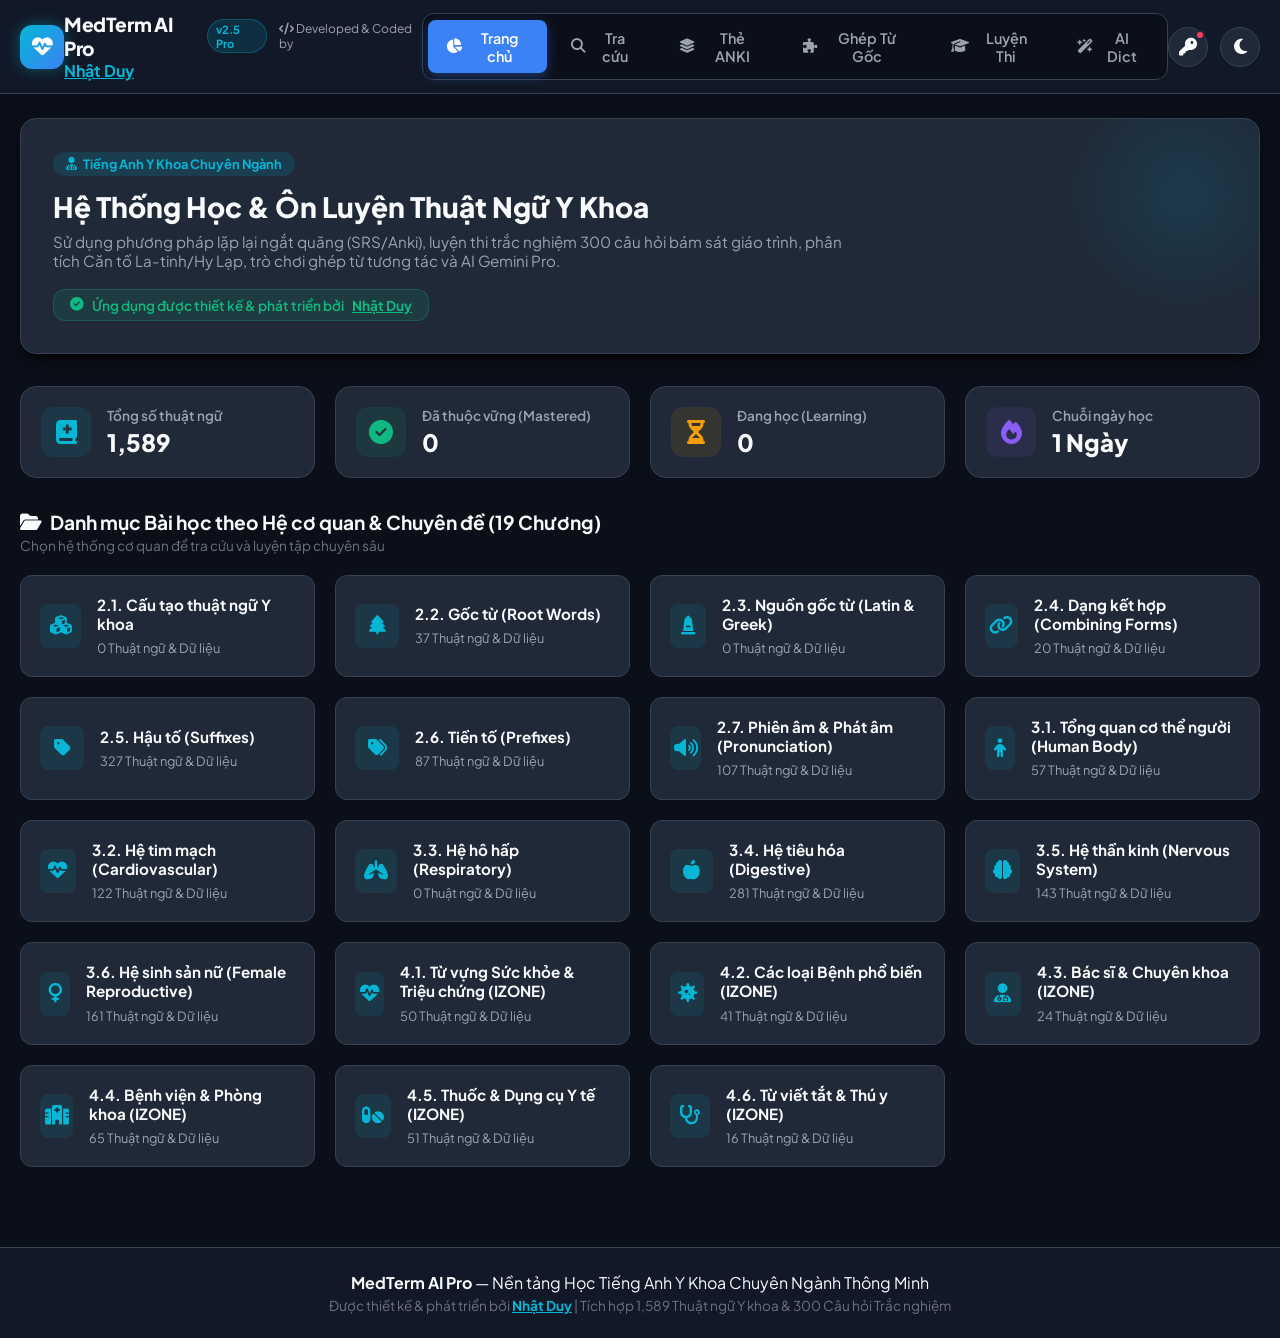
==== commit cdb088f0: "Add files via upload" ====
--- a/index.html
+++ b/index.html
@@ -22,7 +22,7 @@
             <span class="brand-title">MedTerm AI Pro</span>
             <span class="brand-badge">v2.5 Pro</span>
           </div>
-          <span class="author-credit"><i class="fa-solid fa-code"></i> Developed & Coded by <strong>Nhật Duy</strong></span>
+          <span class="author-credit"><i class="fa-solid fa-code"></i> Developed & Coded by <a href="https://www.facebook.com/DuylniEdu" target="_blank" rel="noopener noreferrer" style="color:var(--accent-cyan); text-decoration:underline; font-weight:700;">Nhật Duy</a></span>
         </div>
       </a>
 
@@ -56,7 +56,7 @@
           <h2>Hệ Thống Học & Ôn Luyện Thuật Ngữ Y Khoa</h2>
           <p>Sử dụng phương pháp lặp lại ngắt quãng (SRS/Anki), luyện thi trắc nghiệm 300 câu hỏi bám sát giáo trình, phân tích Căn tố La-tinh/Hy Lạp, trò chơi ghép từ tương tác và AI Gemini Pro.</p>
           <div class="hero-author-badge">
-            <i class="fa-solid fa-circle-check"></i> Ứng dụng được thiết kế & phát triển bởi <strong>Nhật Duy</strong>
+            <i class="fa-solid fa-circle-check"></i> Ứng dụng được thiết kế & phát triển bởi <a href="https://www.facebook.com/DuylniEdu" target="_blank" rel="noopener noreferrer" style="color:var(--accent-emerald); text-decoration:underline; font-weight:700;">Nhật Duy</a>
           </div>
         </div>
       </div>
@@ -301,7 +301,7 @@
     <div class="footer-container">
       <p><b>MedTerm AI Pro</b> — Nền tảng Học Tiếng Anh Y Khoa Chuyên Ngành Thông Minh</p>
       <p style="font-size:0.85rem; color:var(--text-muted); margin-top:4px;">
-        Được thiết kế & phát triển bởi <strong>Nhật Duy</strong> | Tích hợp 1,589 Thuật ngữ Y khoa & 300 Câu hỏi Trắc nghiệm
+        Được thiết kế & phát triển bởi <a href="https://www.facebook.com/DuylniEdu" target="_blank" rel="noopener noreferrer" style="color:var(--accent-cyan); text-decoration:underline; font-weight:700;">Nhật Duy</a> | Tích hợp 1,589 Thuật ngữ Y khoa & 300 Câu hỏi Trắc nghiệm
       </p>
     </div>
   </footer>
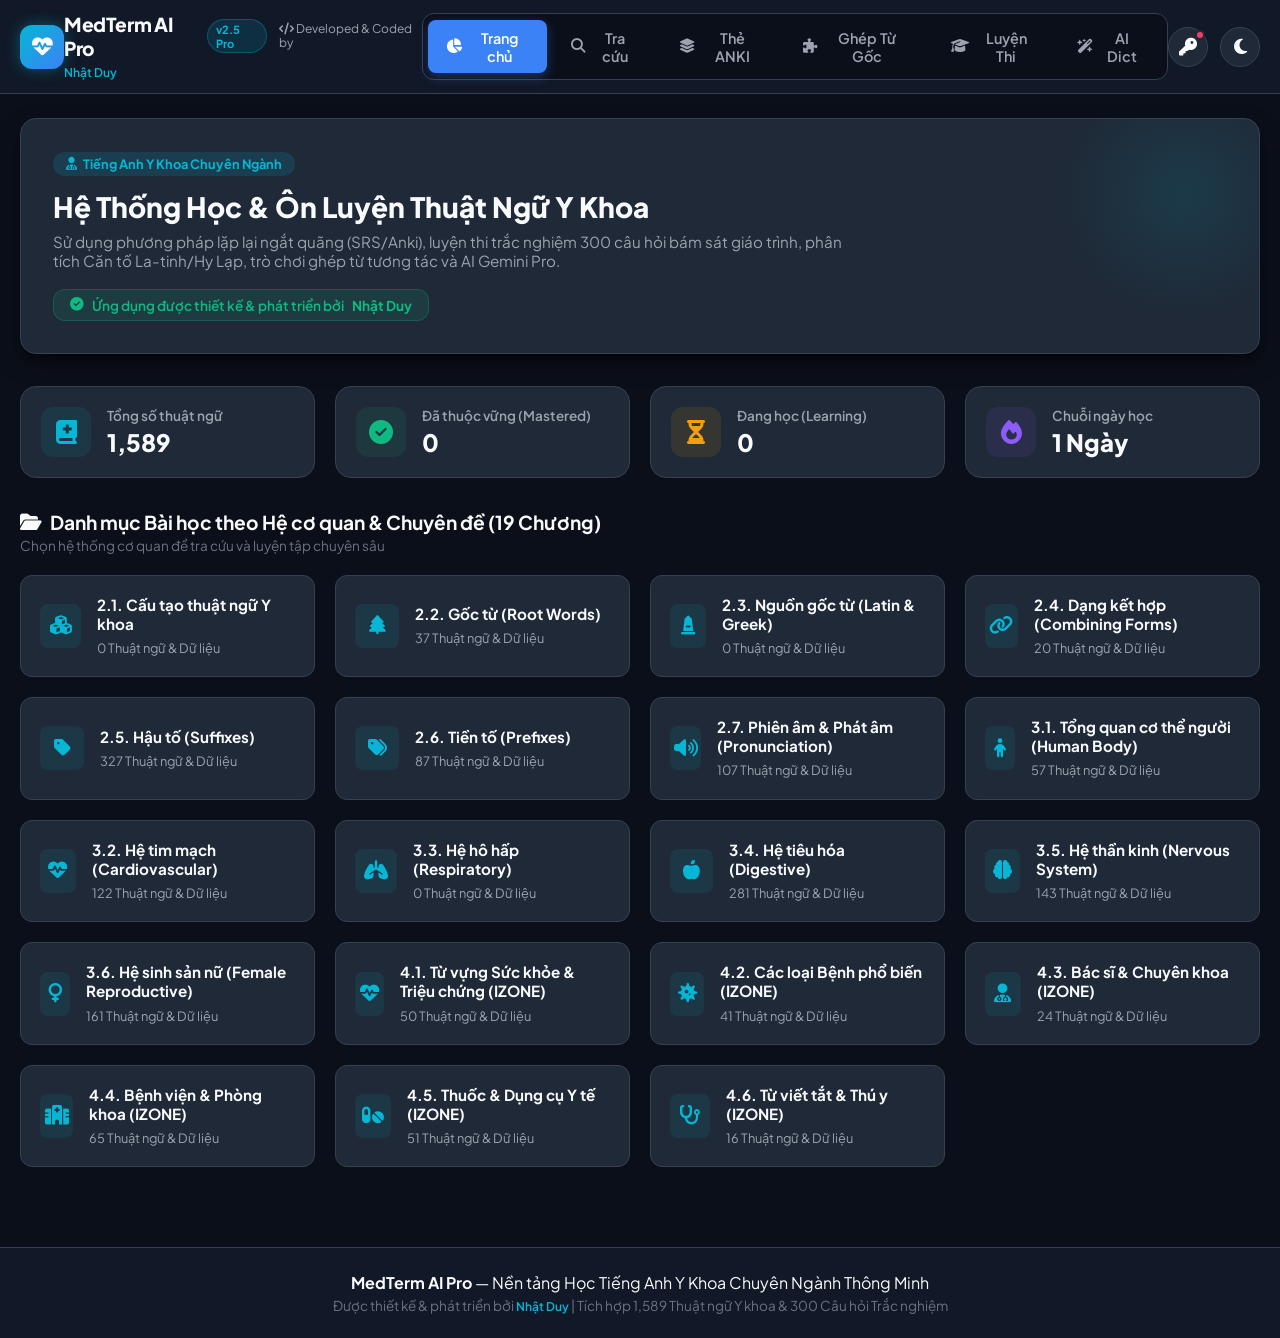
==== commit cc64d7a6: "Add files via upload" ====
--- a/index.html
+++ b/index.html
@@ -22,7 +22,7 @@
             <span class="brand-title">MedTerm AI Pro</span>
             <span class="brand-badge">v2.5 Pro</span>
           </div>
-          <span class="author-credit"><i class="fa-solid fa-code"></i> Developed & Coded by <a href="https://www.facebook.com/DuylniEdu" target="_blank" rel="noopener noreferrer" style="color:var(--accent-cyan); text-decoration:underline; font-weight:700;">Nhật Duy</a></span>
+          <span class="author-credit"><i class="fa-solid fa-code"></i> Developed & Coded by <a href="https://www.facebook.com/DuylniEdu" target="_blank" rel="noopener noreferrer" class="author-link">Nhật Duy</a></span>
         </div>
       </a>
 
@@ -56,7 +56,7 @@
           <h2>Hệ Thống Học & Ôn Luyện Thuật Ngữ Y Khoa</h2>
           <p>Sử dụng phương pháp lặp lại ngắt quãng (SRS/Anki), luyện thi trắc nghiệm 300 câu hỏi bám sát giáo trình, phân tích Căn tố La-tinh/Hy Lạp, trò chơi ghép từ tương tác và AI Gemini Pro.</p>
           <div class="hero-author-badge">
-            <i class="fa-solid fa-circle-check"></i> Ứng dụng được thiết kế & phát triển bởi <a href="https://www.facebook.com/DuylniEdu" target="_blank" rel="noopener noreferrer" style="color:var(--accent-emerald); text-decoration:underline; font-weight:700;">Nhật Duy</a>
+            <i class="fa-solid fa-circle-check"></i> Ứng dụng được thiết kế & phát triển bởi <a href="https://www.facebook.com/DuylniEdu" target="_blank" rel="noopener noreferrer" class="hero-author-link">Nhật Duy</a>
           </div>
         </div>
       </div>
@@ -301,7 +301,7 @@
     <div class="footer-container">
       <p><b>MedTerm AI Pro</b> — Nền tảng Học Tiếng Anh Y Khoa Chuyên Ngành Thông Minh</p>
       <p style="font-size:0.85rem; color:var(--text-muted); margin-top:4px;">
-        Được thiết kế & phát triển bởi <a href="https://www.facebook.com/DuylniEdu" target="_blank" rel="noopener noreferrer" style="color:var(--accent-cyan); text-decoration:underline; font-weight:700;">Nhật Duy</a> | Tích hợp 1,589 Thuật ngữ Y khoa & 300 Câu hỏi Trắc nghiệm
+        Được thiết kế & phát triển bởi <a href="https://www.facebook.com/DuylniEdu" target="_blank" rel="noopener noreferrer" class="author-link">Nhật Duy</a> | Tích hợp 1,589 Thuật ngữ Y khoa & 300 Câu hỏi Trắc nghiệm
       </p>
     </div>
   </footer>
--- a/styles.css
+++ b/styles.css
@@ -1371,3 +1371,32 @@
   .quiz-palette { grid-template-columns: repeat(5, 1fr); }
   .srs-controls { grid-template-columns: repeat(2, 1fr); }
 }
+
+.author-credit {
+  display: block;
+  font-size: 0.75rem;
+  color: var(--text-secondary);
+  line-height: 1.2;
+}
+
+.author-link {
+  color: var(--accent-cyan);
+  font-size: 0.75rem;
+  font-weight: 600;
+  text-decoration: none;
+}
+
+.author-link:hover {
+  text-decoration: underline;
+}
+
+.hero-author-link {
+  color: var(--accent-emerald);
+  font-size: 0.85rem;
+  font-weight: 700;
+  text-decoration: none;
+}
+
+.hero-author-link:hover {
+  text-decoration: underline;
+}
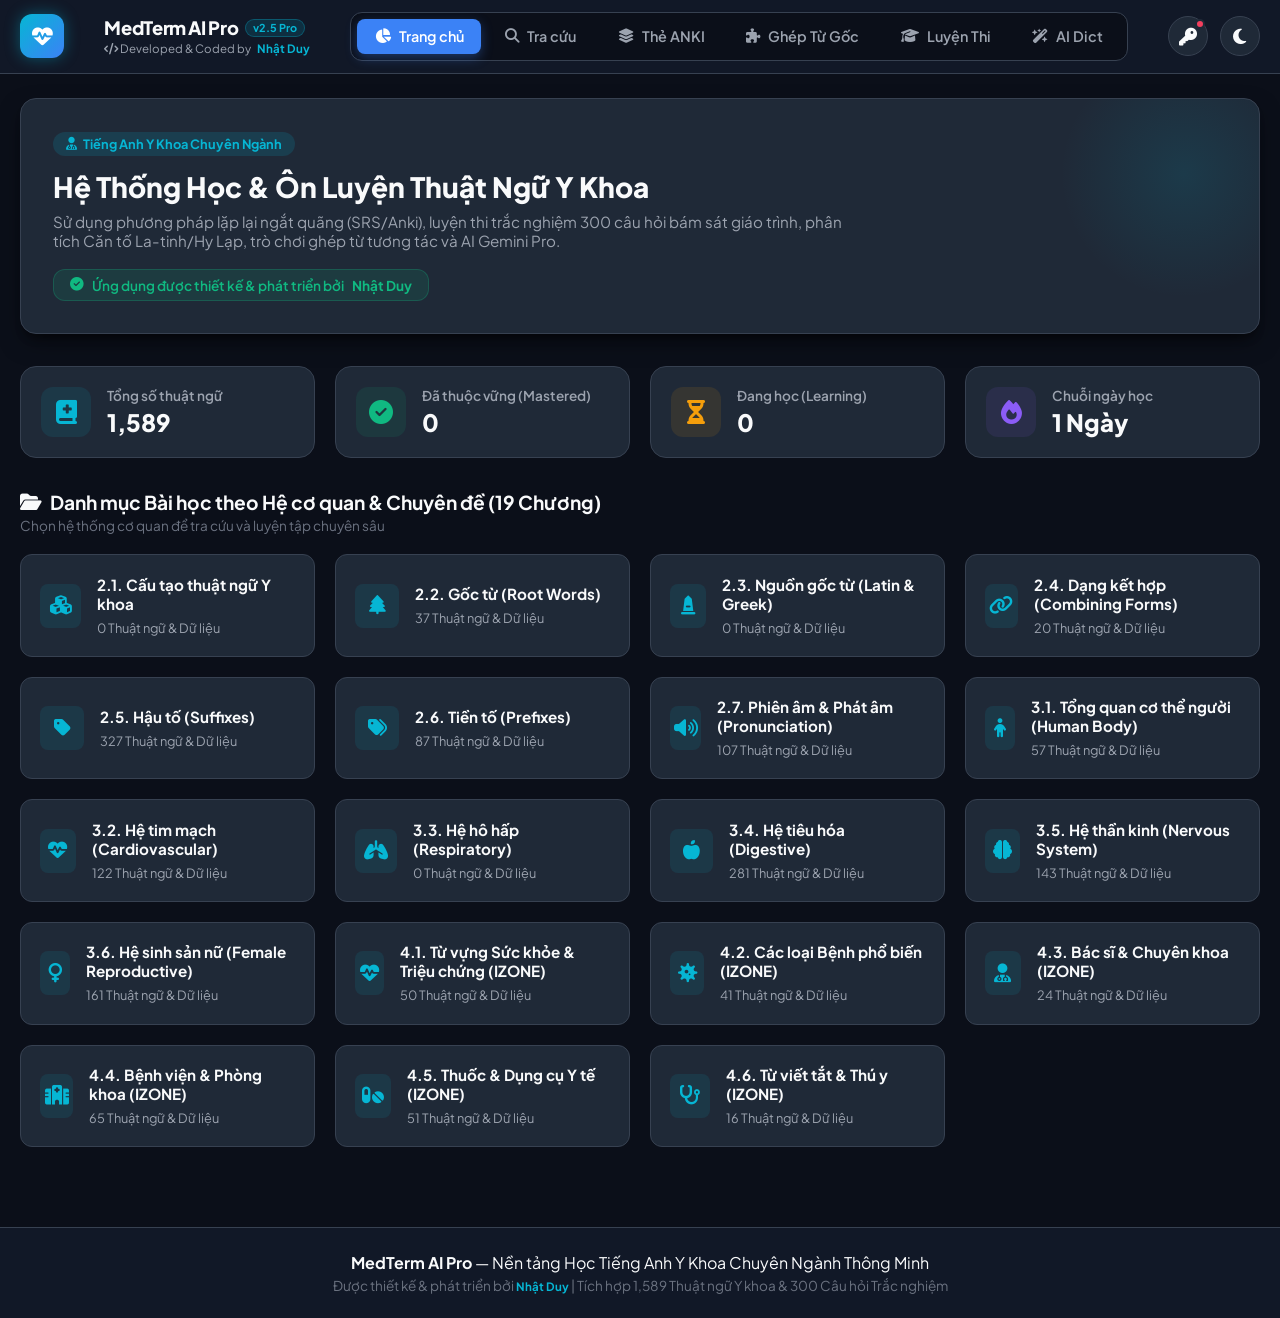
==== commit 461f812c: "Add files via upload" ====
--- a/index.html
+++ b/index.html
@@ -22,7 +22,10 @@
             <span class="brand-title">MedTerm AI Pro</span>
             <span class="brand-badge">v2.5 Pro</span>
           </div>
-          <span class="author-credit"><i class="fa-solid fa-code"></i> Developed & Coded by <a href="https://www.facebook.com/DuylniEdu" target="_blank" rel="noopener noreferrer" class="author-link">Nhật Duy</a></span>
+          <div class="brand-author-row">
+            <span class="author-label"><i class="fa-solid fa-code"></i> Developed & Coded by</span>
+            <a href="https://www.facebook.com/DuylniEdu" target="_blank" rel="noopener noreferrer" class="author-link">Nhật Duy</a>
+          </div>
         </div>
       </a>
 
--- a/styles.css
+++ b/styles.css
@@ -87,6 +87,7 @@
   gap: 0.75rem;
   text-decoration: none;
   color: var(--text-primary);
+  flex-shrink: 0;
 }
 
 .brand-icon {
@@ -102,37 +103,63 @@
   box-shadow: 0 0 15px rgba(6, 182, 212, 0.4);
 }
 
+.brand-info {
+  display: flex;
+  flex-direction: column;
+  justify-content: center;
+}
+
 .brand-title-wrap {
   display: flex;
   align-items: center;
+  gap: 0.4rem;
+  white-space: nowrap;
 }
 
 .brand-title {
   font-weight: 800;
-  font-size: 1.2rem;
+  font-size: 1.15rem;
   letter-spacing: -0.02em;
   color: var(--text-primary);
 }
 
 .brand-badge {
-  font-size: 0.7rem;
+  font-size: 0.68rem;
   background: rgba(6, 182, 212, 0.15);
   color: var(--accent-cyan);
   border: 1px solid rgba(6, 182, 212, 0.3);
-  padding: 0.15rem 0.5rem;
+  padding: 0.1rem 0.45rem;
   border-radius: var(--radius-full);
-  margin-left: 0.5rem;
   font-weight: 700;
 }
 
 .author-credit {
-  display: block;
-  font-size: 0.75rem;
+  font-size: 0.72rem;
   color: var(--text-secondary);
-}
-
-.author-credit strong {
+  white-space: nowrap;
+  margin-top: 2px;
+}
+
+.author-link {
   color: var(--accent-cyan);
+  font-size: 0.72rem;
+  font-weight: 600;
+  text-decoration: none;
+}
+
+.author-link:hover {
+  text-decoration: underline;
+}
+
+.hero-author-link {
+  color: var(--accent-emerald);
+  font-size: 0.85rem;
+  font-weight: 700;
+  text-decoration: none;
+}
+
+.hero-author-link:hover {
+  text-decoration: underline;
 }
 
 .nav-tabs {
@@ -1372,17 +1399,65 @@
   .srs-controls { grid-template-columns: repeat(2, 1fr); }
 }
 
-.author-credit {
-  display: block;
-  font-size: 0.75rem;
+.brand {
+  display: flex;
+  align-items: center;
+  gap: 0.75rem;
+  text-decoration: none;
+  color: var(--text-primary);
+  flex-shrink: 0;
+}
+
+.brand-info {
+  display: flex;
+  flex-direction: column;
+  justify-content: center;
+  align-items: flex-start;
+}
+
+.brand-title-wrap {
+  display: flex;
+  align-items: center;
+  gap: 0.4rem;
+  white-space: nowrap;
+}
+
+.brand-title {
+  font-weight: 800;
+  font-size: 1.15rem;
+  letter-spacing: -0.02em;
+  color: var(--text-primary);
+}
+
+.brand-badge {
+  font-size: 0.68rem;
+  background: rgba(6, 182, 212, 0.15);
+  color: var(--accent-cyan);
+  border: 1px solid rgba(6, 182, 212, 0.3);
+  padding: 0.1rem 0.45rem;
+  border-radius: var(--radius-full);
+  font-weight: 700;
+}
+
+.brand-author-row {
+  display: flex;
+  align-items: center;
+  gap: 0.35rem;
+  white-space: nowrap;
+  font-size: 0.72rem;
   color: var(--text-secondary);
-  line-height: 1.2;
+  margin-top: 2px;
+}
+
+.author-label {
+  color: var(--text-secondary);
+  font-size: 0.72rem;
 }
 
 .author-link {
   color: var(--accent-cyan);
-  font-size: 0.75rem;
-  font-weight: 600;
+  font-size: 0.72rem;
+  font-weight: 700;
   text-decoration: none;
 }
 
